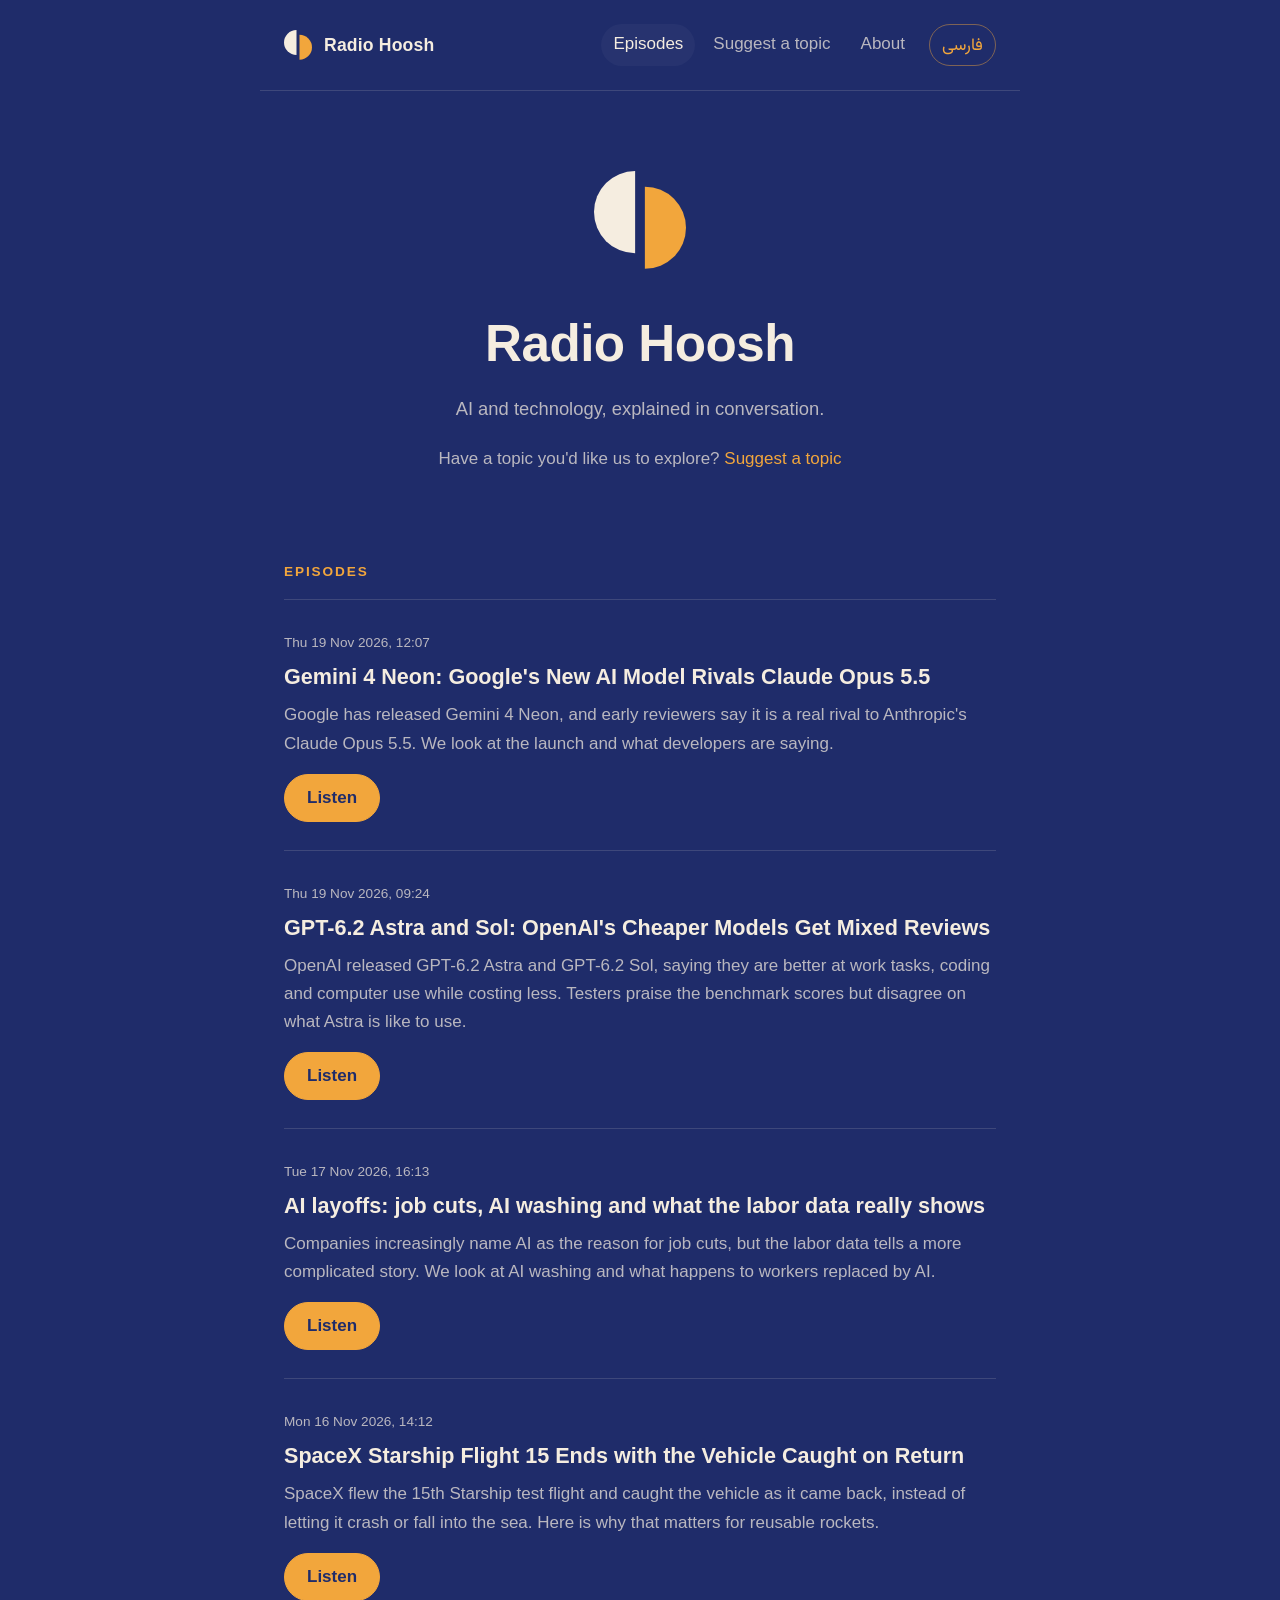
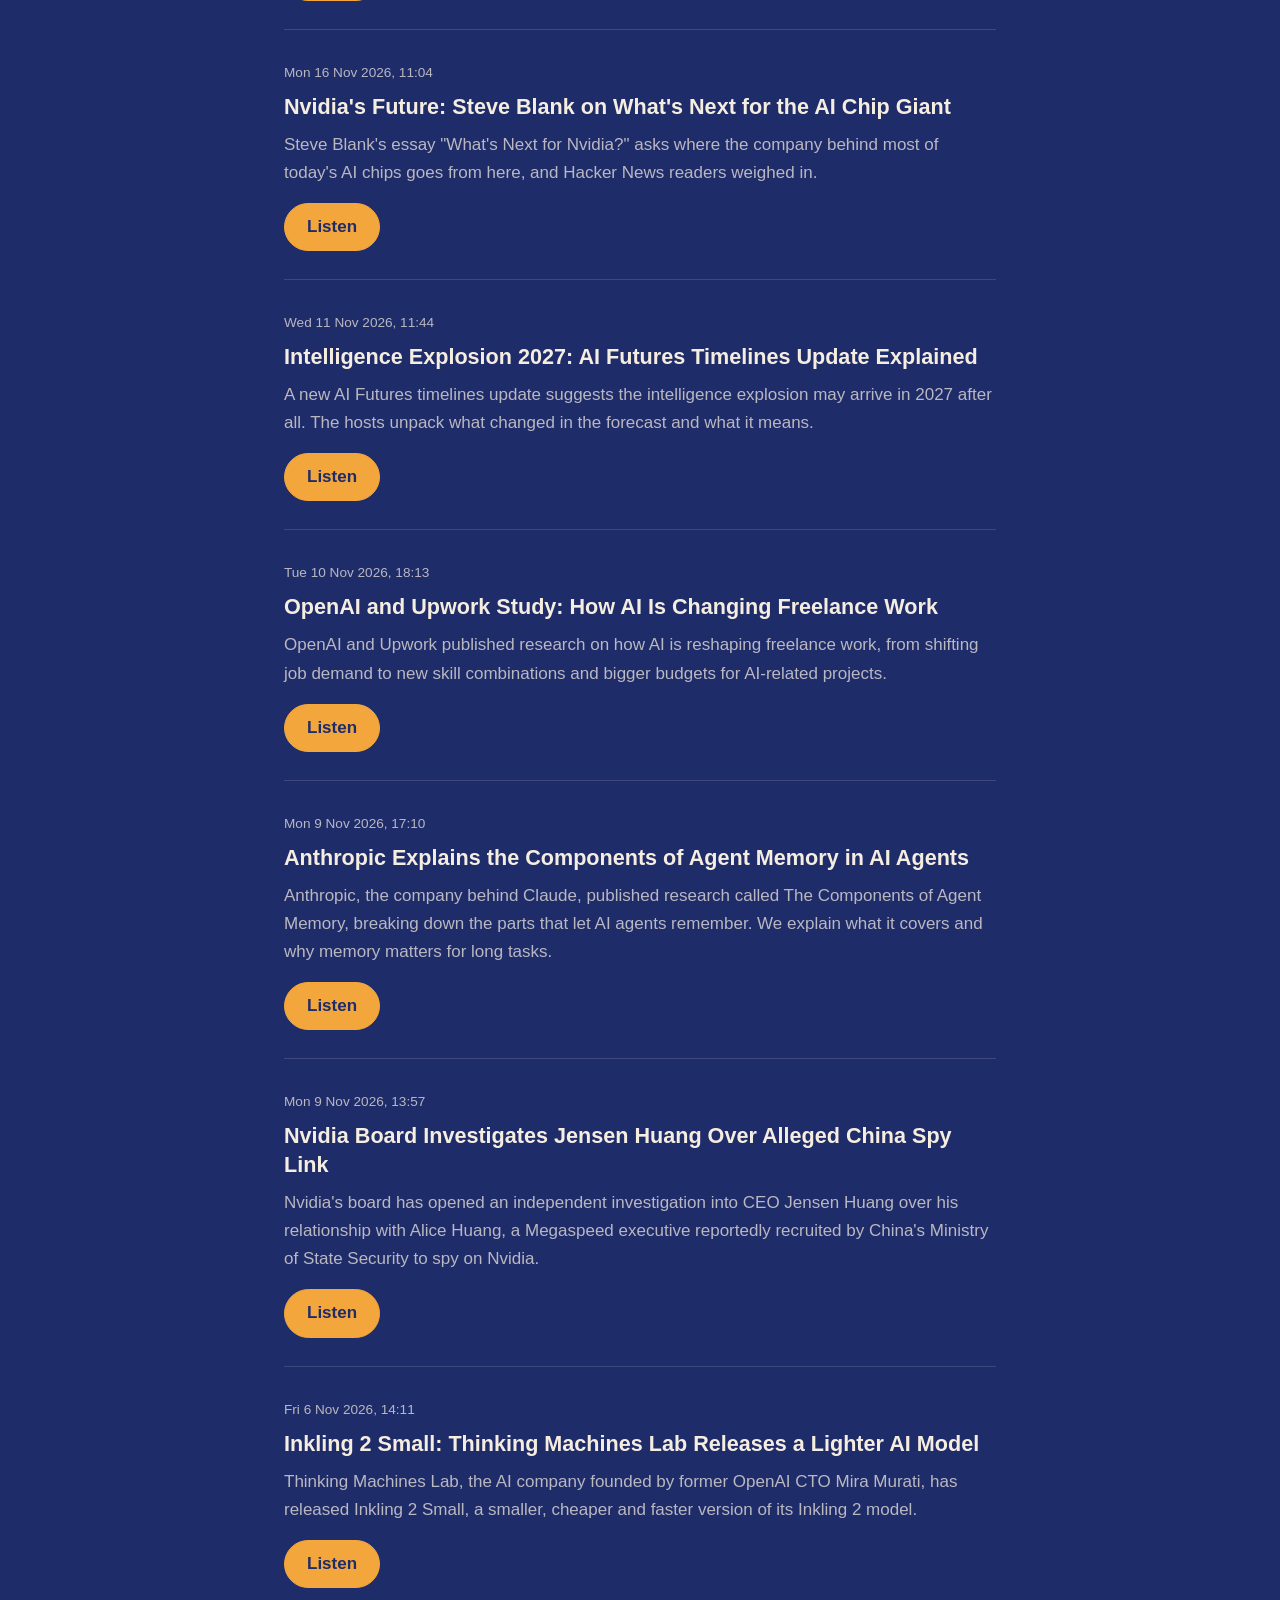
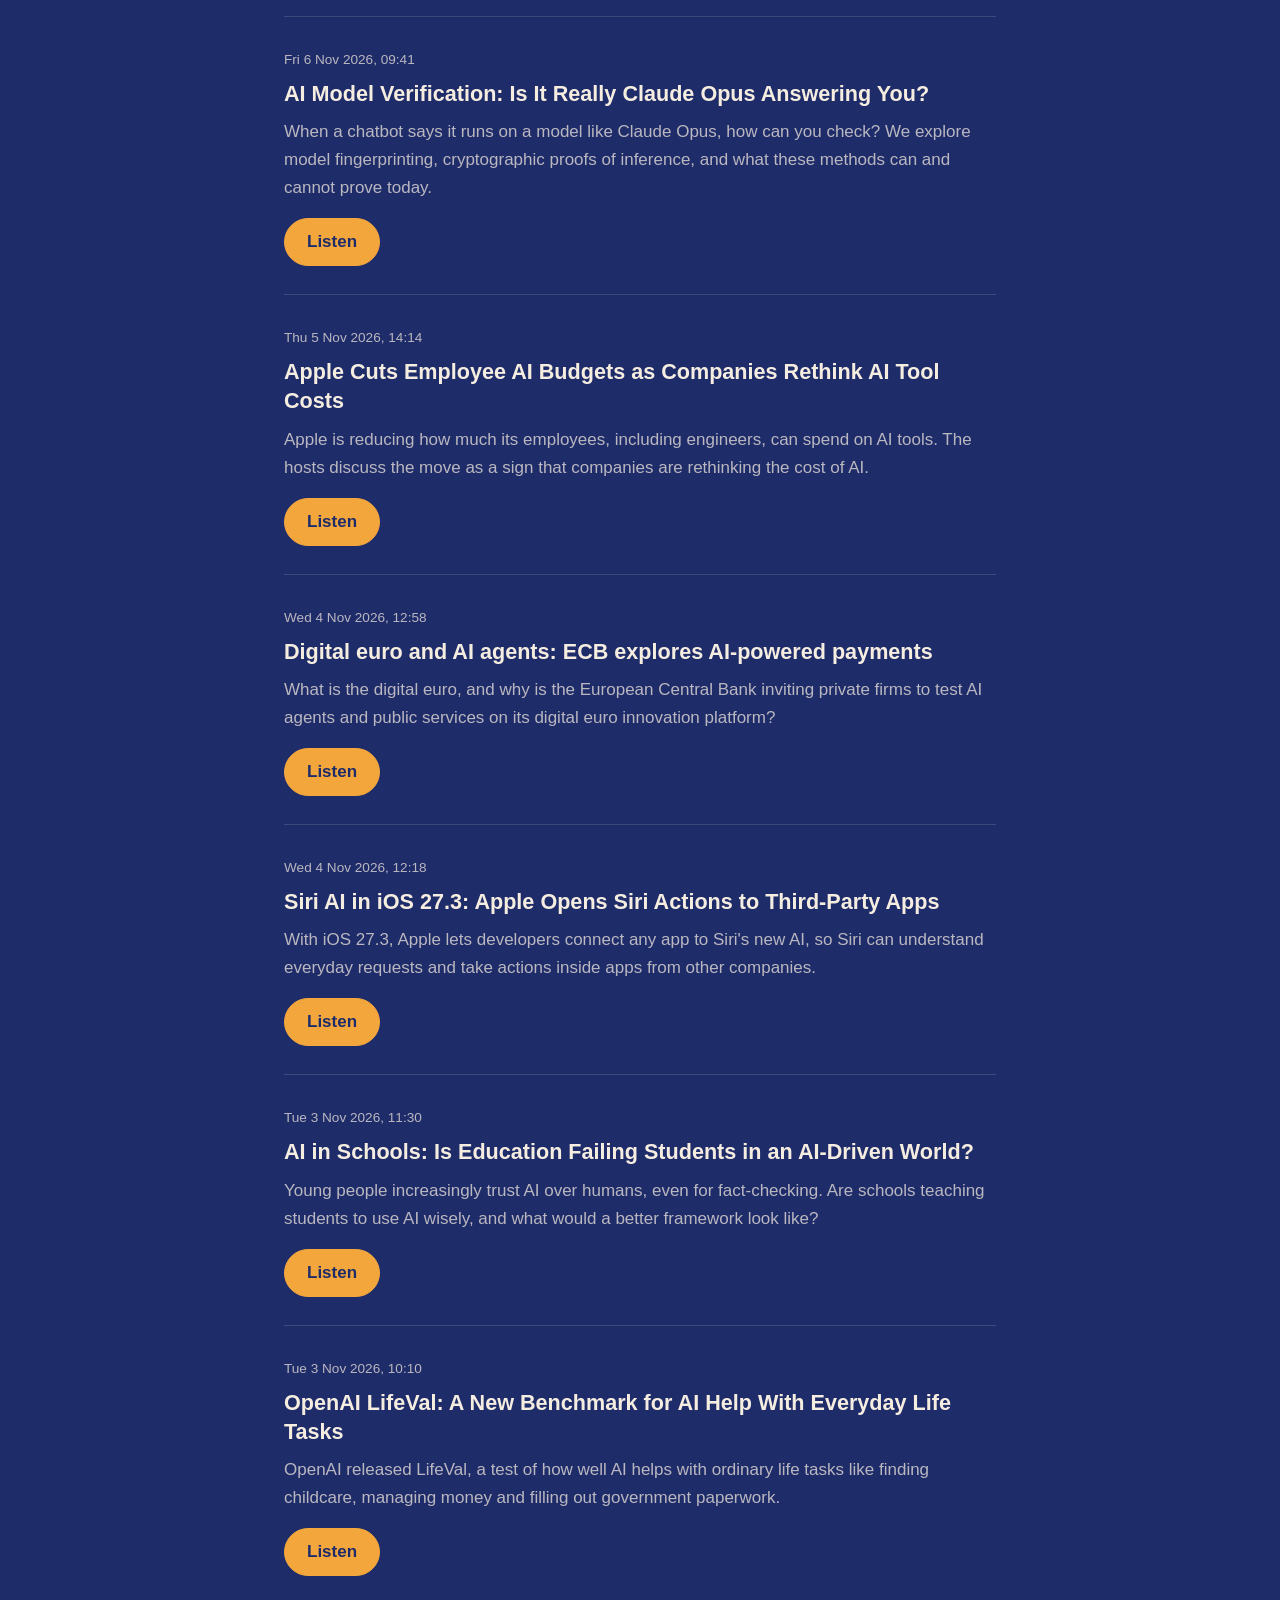
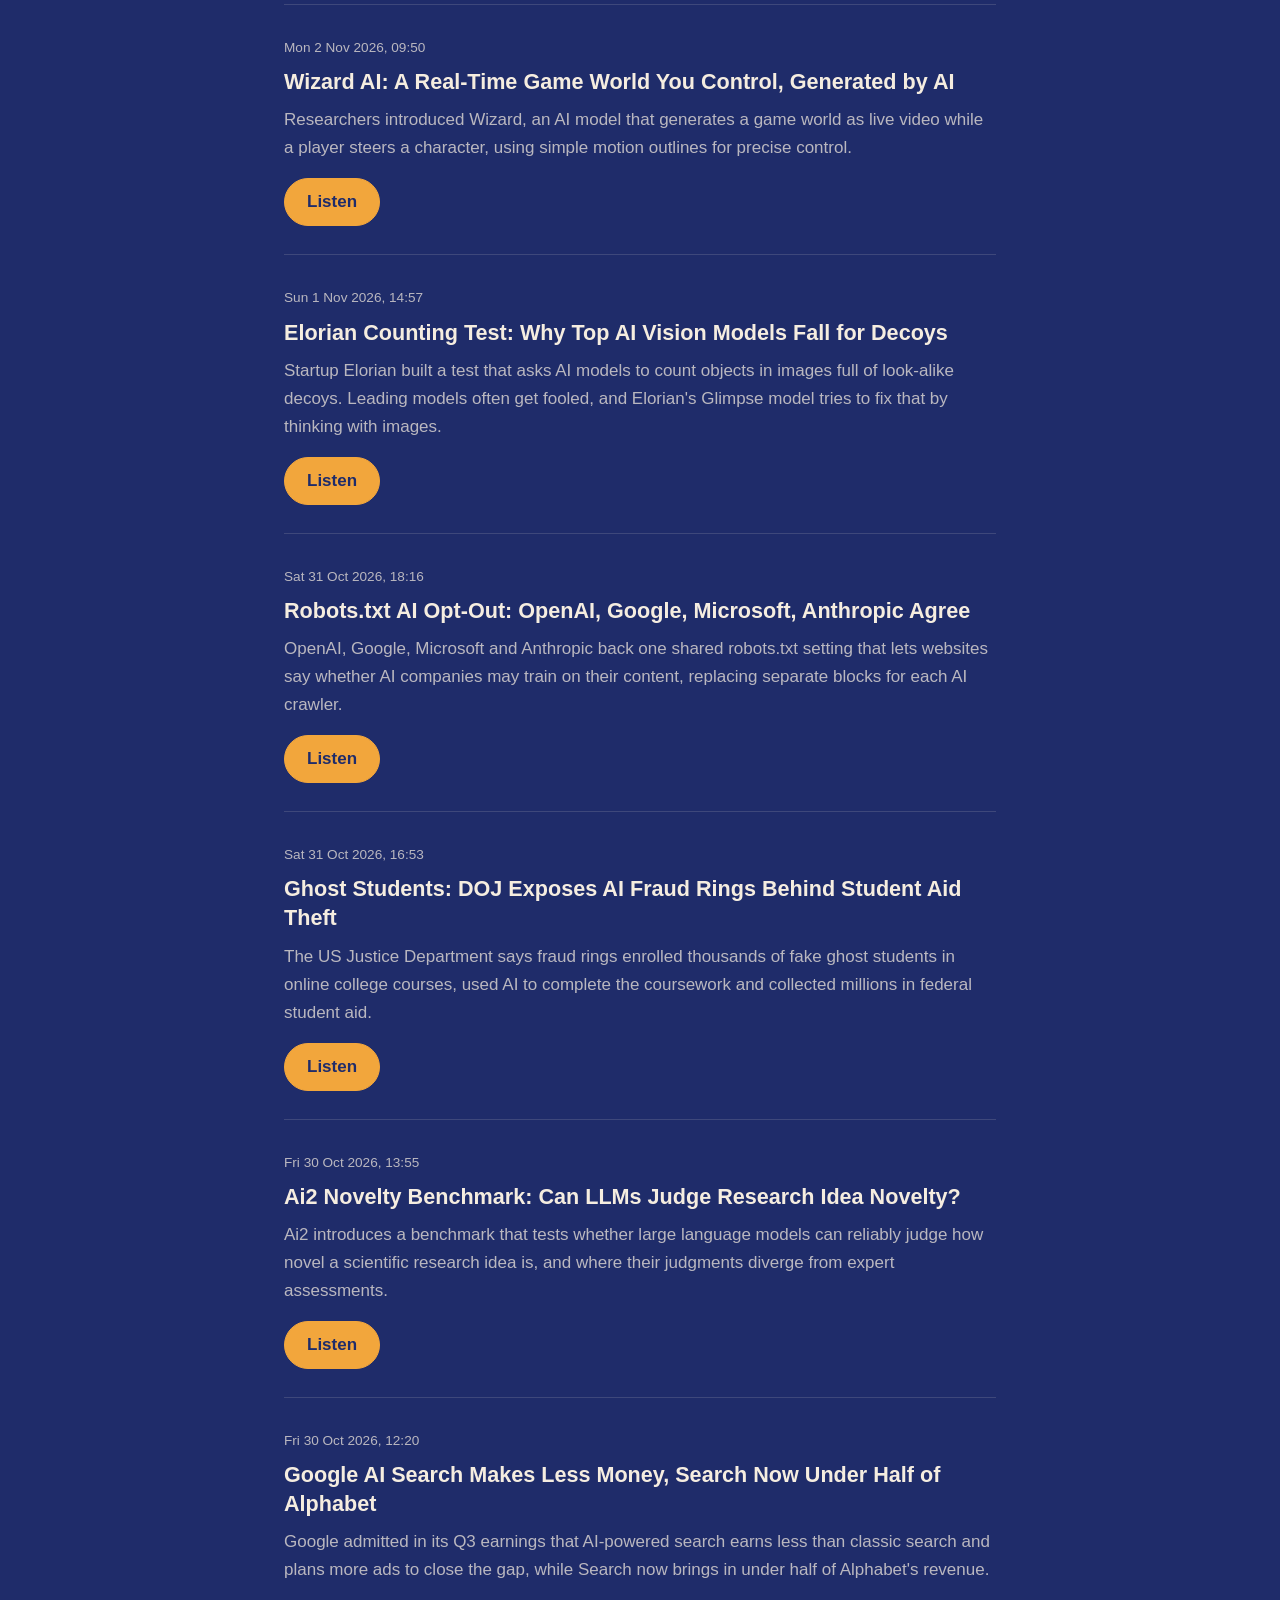
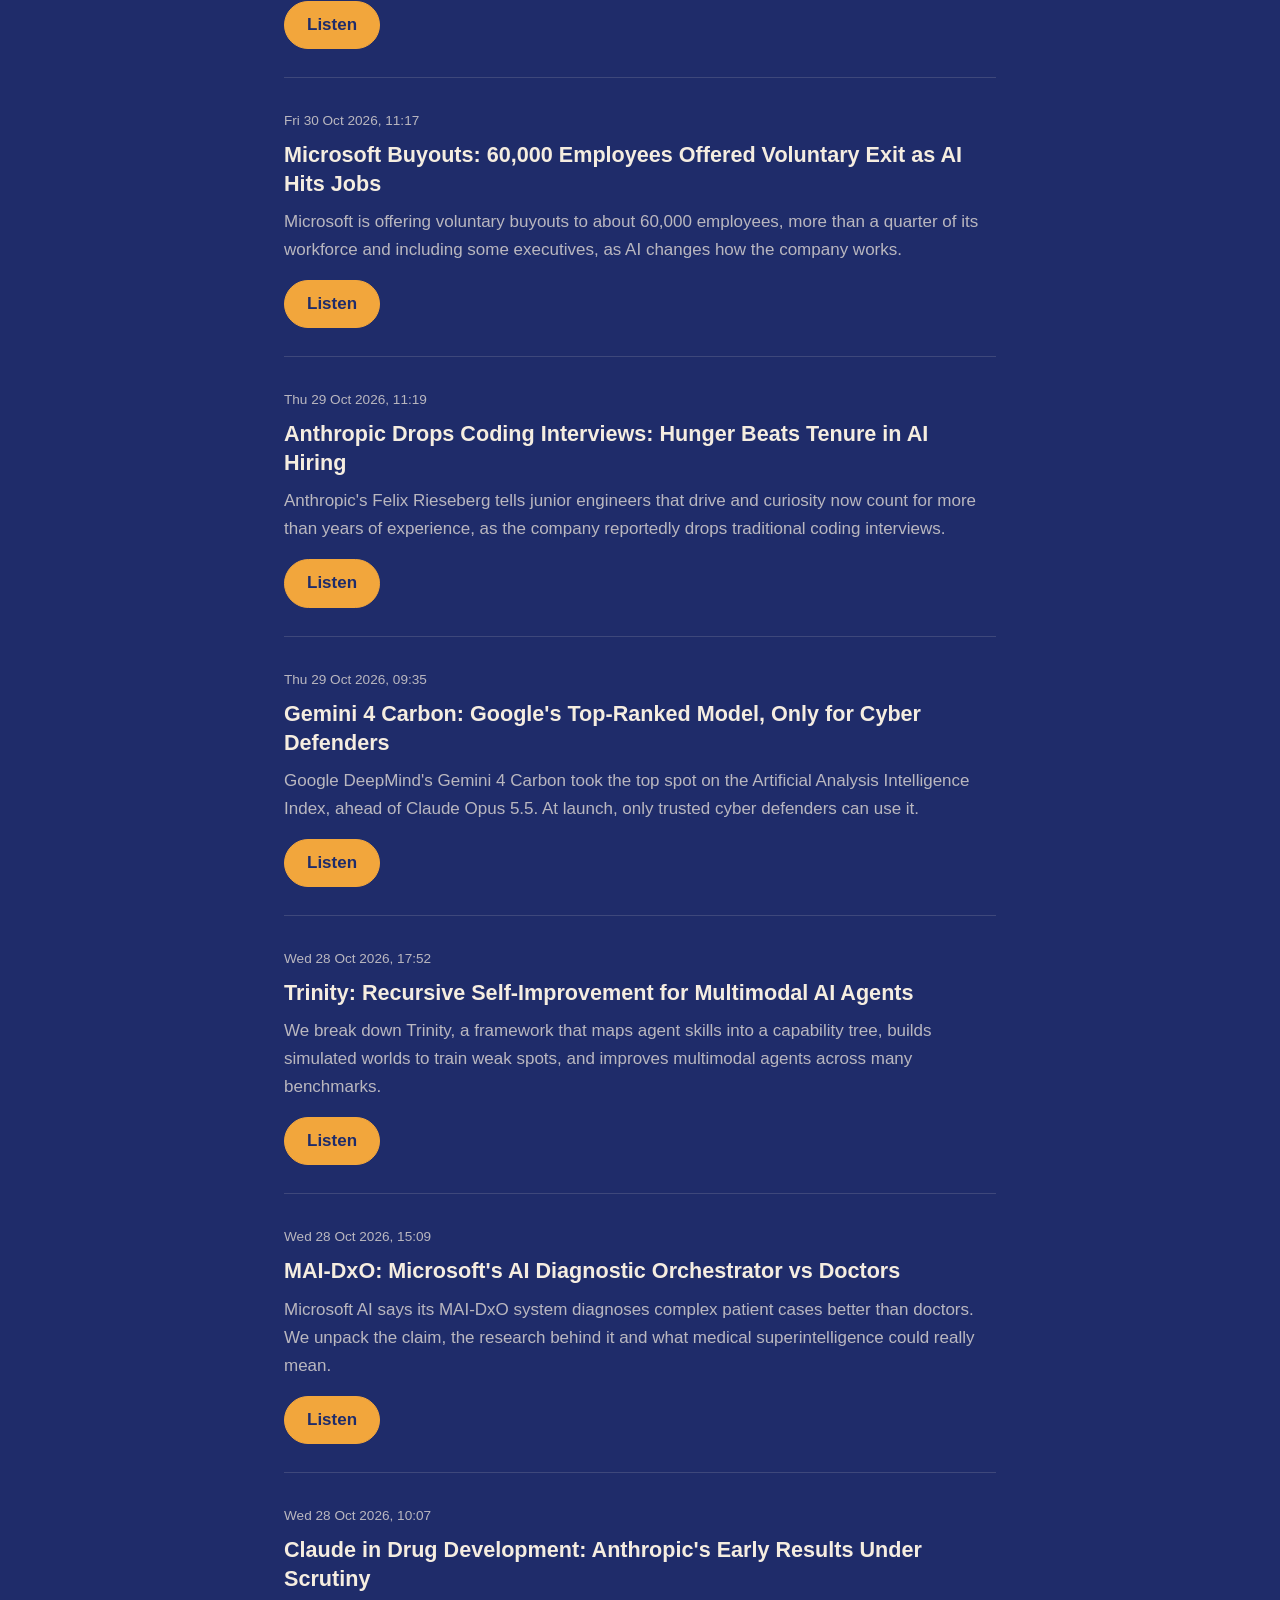
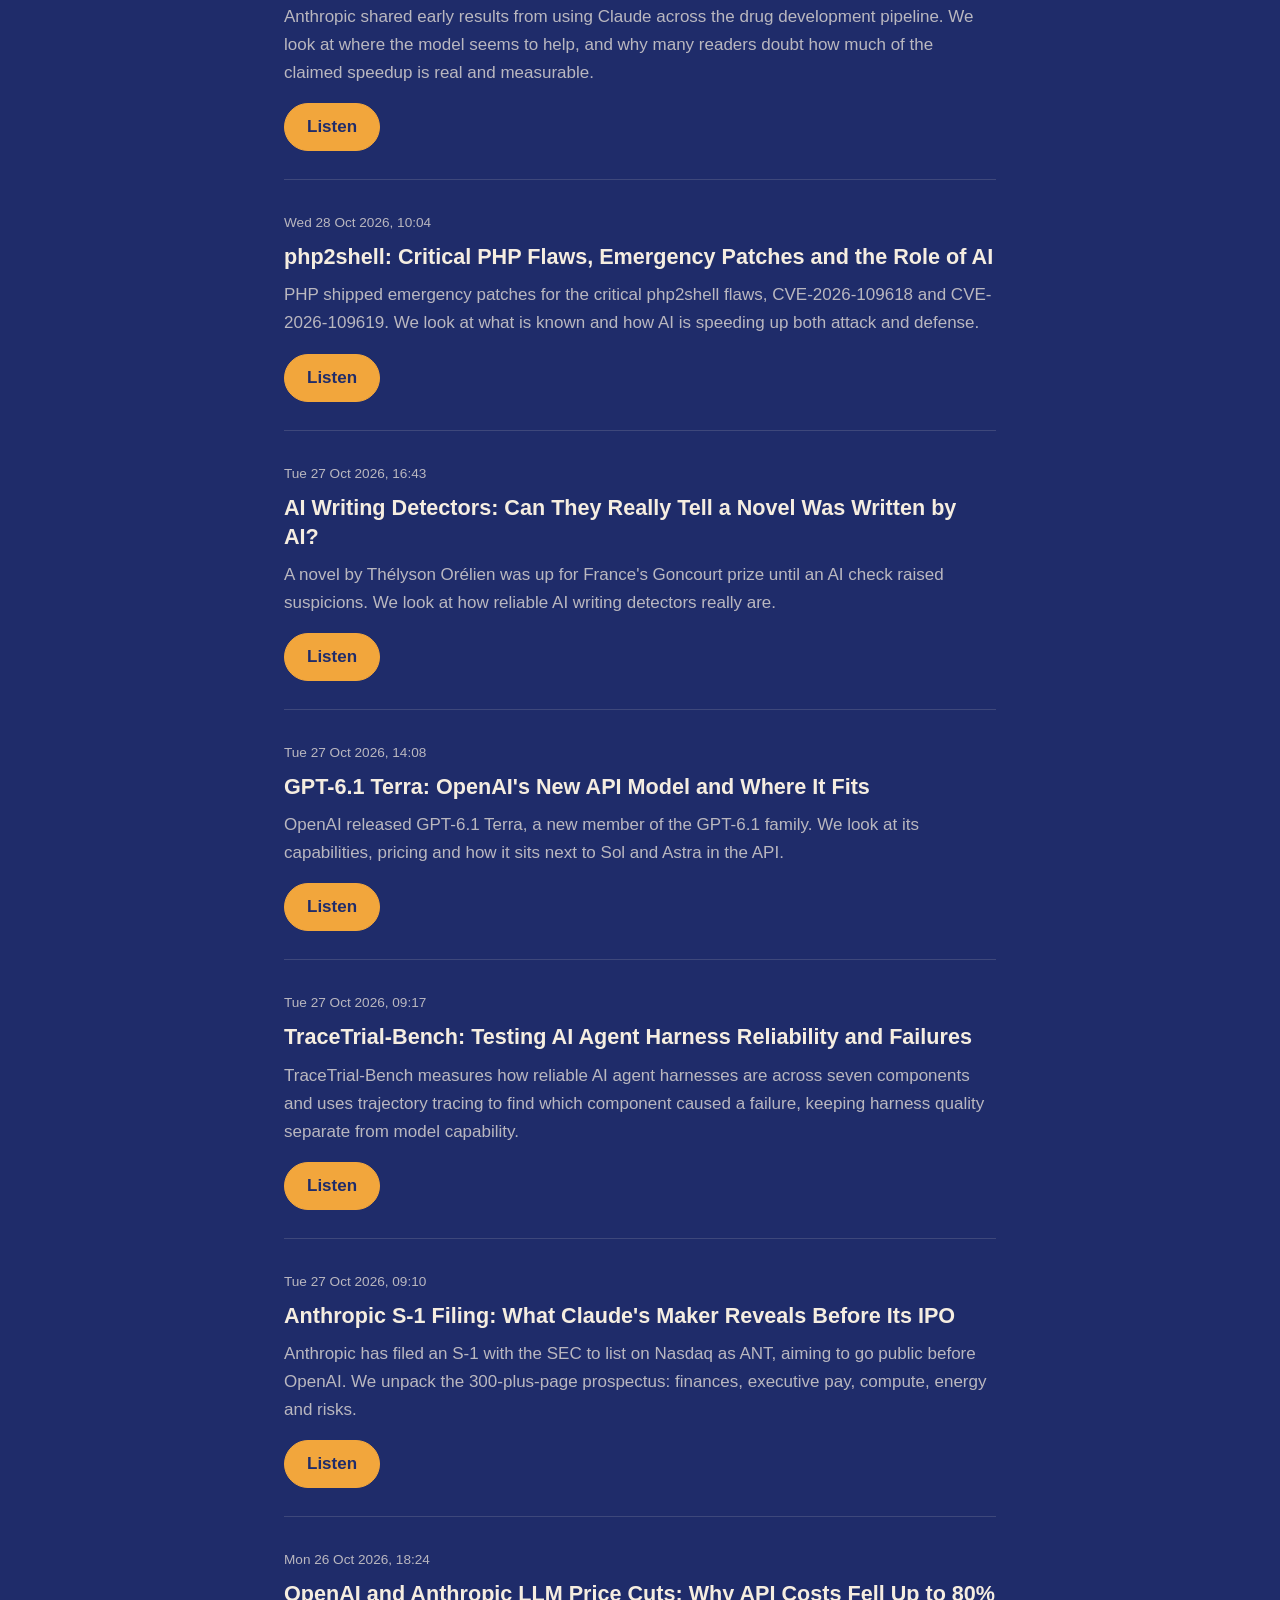
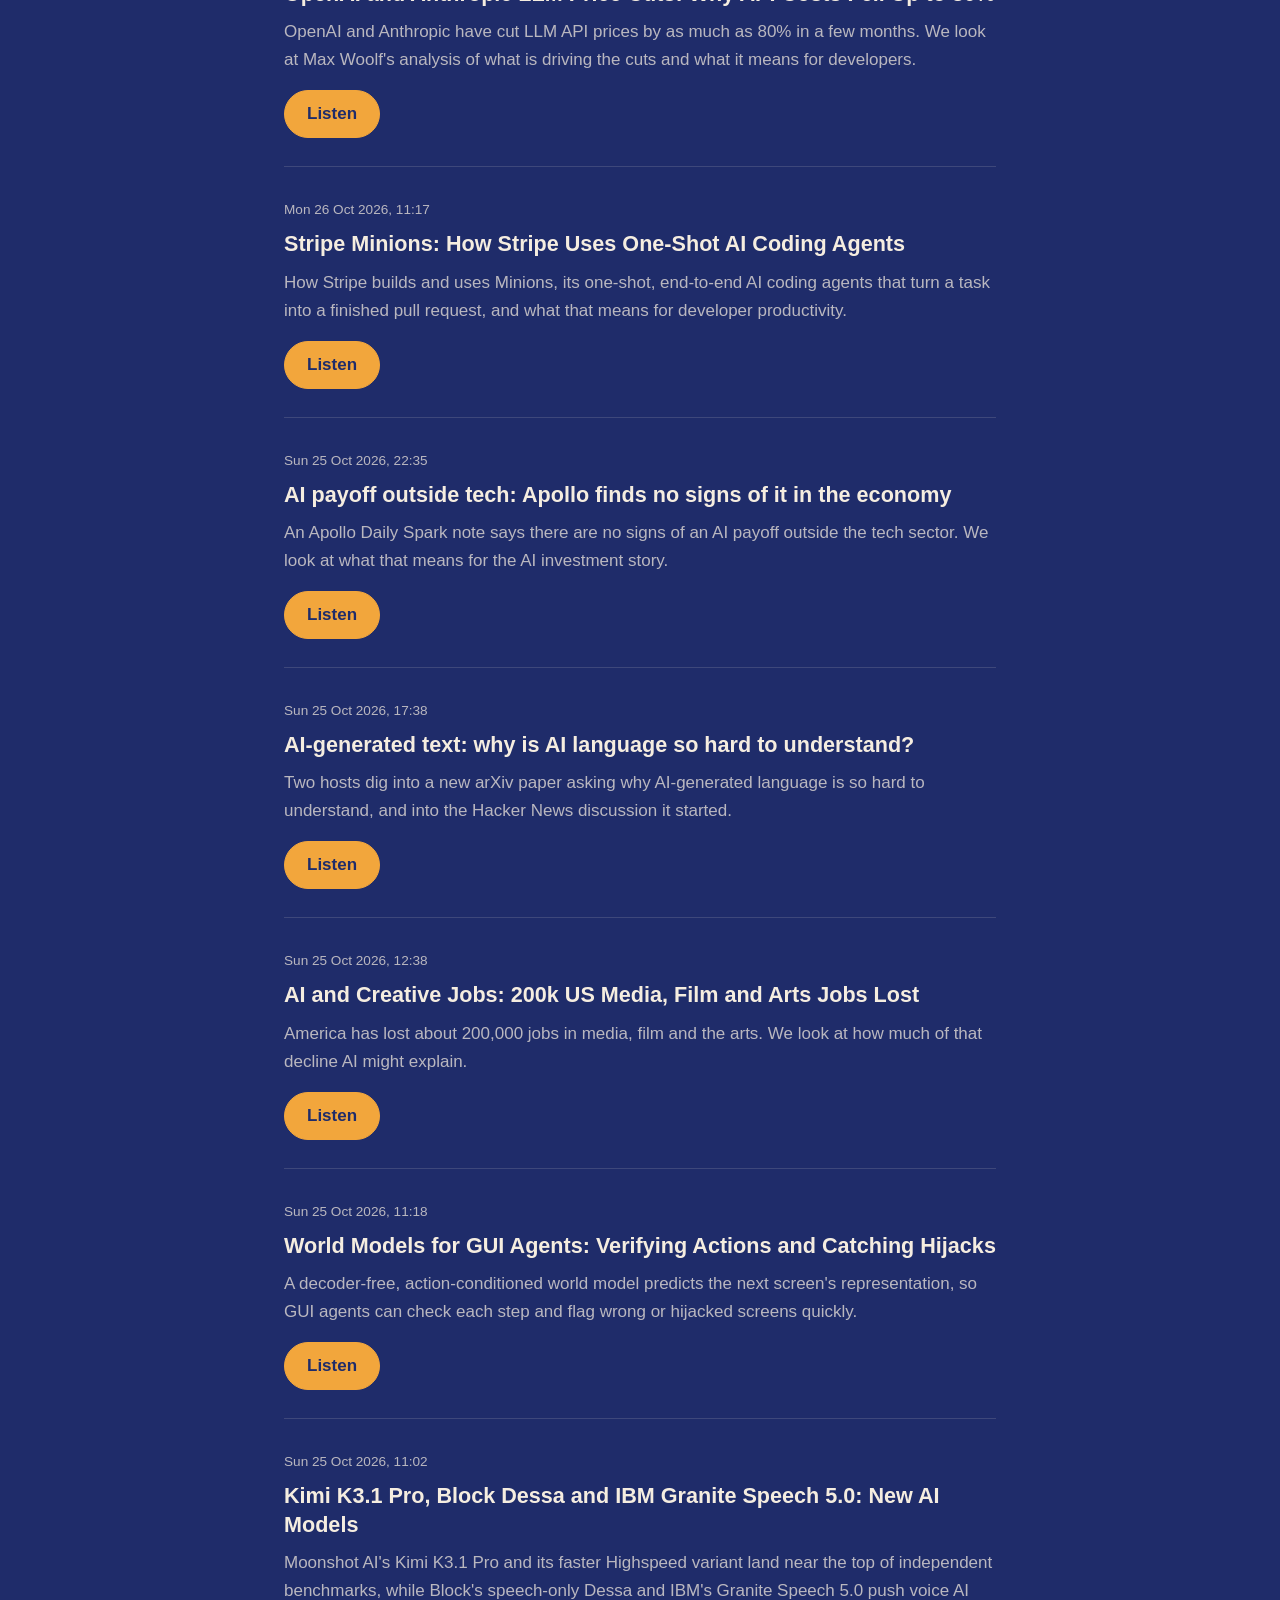
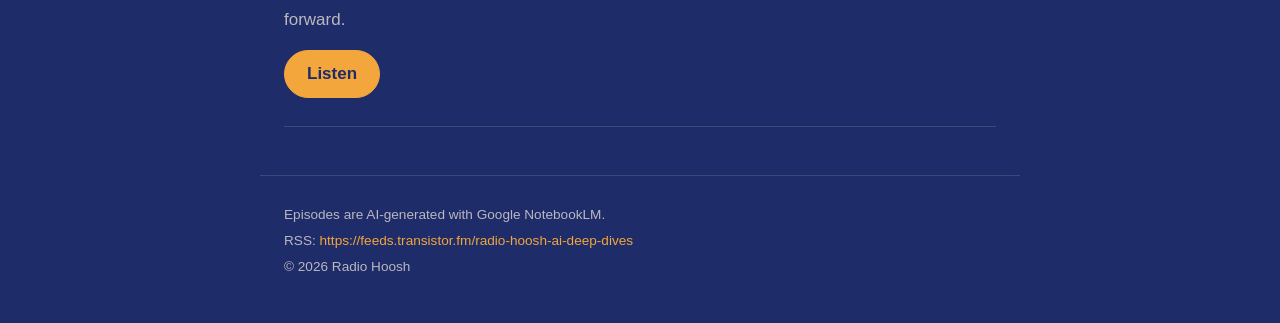
==== index.html @ 7f330297 "Update website" ====
<!doctype html>
<html lang="en">
<head>
<meta charset="utf-8">
<meta name="viewport" content="width=device-width, initial-scale=1">
<meta name="color-scheme" content="dark">
<meta name="theme-color" content="#1F2C6A">
<title>Radio Hoosh · AI &amp; Tech Podcast in English and Farsi</title>
<meta name="description" content="Radio Hoosh is a daily podcast that explains artificial intelligence and technology in conversation: new AI models, research papers and tech news, in English and Farsi.">
<meta property="og:type" content="website">
<meta property="og:site_name" content="Radio Hoosh">
<meta property="og:title" content="Radio Hoosh · AI &amp; Tech Podcast in English and Farsi">
<meta property="og:description" content="Radio Hoosh is a daily podcast that explains artificial intelligence and technology in conversation: new AI models, research papers and tech news, in English and Farsi.">
<meta property="og:url" content="https://radiohoosh.com/">
<meta property="og:locale" content="en_US">
<meta name="twitter:card" content="summary_large_image">
<meta property="og:image" content="https://radiohoosh.com/share-en.png">
<meta property="og:image:width" content="1200">
<meta property="og:image:height" content="630">
<meta property="og:image:alt" content="Radio Hoosh">
<meta name="twitter:image" content="https://radiohoosh.com/share-en.png">
<link rel="canonical" href="https://radiohoosh.com/">
<link rel="alternate" hreflang="en" href="https://radiohoosh.com/">
<link rel="alternate" hreflang="fa" href="https://radiohoosh.com/fa/">
<link rel="alternate" hreflang="x-default" href="https://radiohoosh.com/">
<link rel="alternate" type="application/rss+xml" title="Radio Hoosh" href="https://feeds.transistor.fm/radio-hoosh-ai-deep-dives">
<script type="application/ld+json">{"@context":"https://schema.org","@type":"PodcastSeries","name":"Radio Hoosh","description":"AI and technology, explained in conversation.","url":"https://radiohoosh.com/","inLanguage":"en","webFeed":"https://feeds.transistor.fm/radio-hoosh-ai-deep-dives","image":"https://radiohoosh.com/share-en.png","author":{"@type":"Person","name":"Kasra Qasempour","url":"https://www.linkedin.com/in/kasraq"},"publisher":{"@type":"Person","name":"Kasra Qasempour","url":"https://www.linkedin.com/in/kasraq"},"episode":[{"@type":"PodcastEpisode","name":"Gemini 4 Neon: Google's New AI Model Rivals Claude Opus 5.5","description":"Google has released Gemini 4 Neon, and early reviewers say it is a real rival to Anthropic's Claude Opus 5.5. We look at the launch and what developers are saying.","datePublished":"2026-11-19T12:07+01:00","url":"https://share.transistor.fm/s/3942fe56","inLanguage":"en","keywords":"Gemini 4 Neon, Gemini 4, Google Gemini, Claude Opus 5.5, Gemini vs Claude, Anthropic Claude, Google DeepMind, new Google AI model, best AI model 2026, AI model comparison, OpenAI vs Google vs Anthropic, large language models, AI news, artificial intelligence"},{"@type":"PodcastEpisode","name":"GPT-6.2 Astra and Sol: OpenAI's Cheaper Models Get Mixed Reviews","description":"OpenAI released GPT-6.2 Astra and GPT-6.2 Sol, saying they are better at work tasks, coding and computer use while costing less. Testers praise the benchmark scores but disagree on what Astra is like to use.","datePublished":"2026-11-19T09:24+01:00","url":"https://share.transistor.fm/s/49377a06","inLanguage":"en","keywords":"GPT-6.2, GPT-6.2 Astra, GPT-6.2 Sol, OpenAI, OpenAI new model, ChatGPT, GPT-6.2 review, AI coding models, AI computer use, AI model pricing, AI benchmarks, large language models, AI news, artificial intelligence"},{"@type":"PodcastEpisode","name":"AI layoffs: job cuts, AI washing and what the labor data really shows","description":"Companies increasingly name AI as the reason for job cuts, but the labor data tells a more complicated story. We look at AI washing and what happens to workers replaced by AI.","datePublished":"2026-11-17T16:13+01:00","url":"https://share.transistor.fm/s/01f114da","inLanguage":"en","keywords":"AI layoffs, AI job cuts, AI washing, AI washing layoffs, AI replacing jobs, AI and jobs, AI and the workforce, layoffs 2026, workers replaced by AI, future of work, labor market data, AI impact on employment, automation and jobs, artificial intelligence news, tech news podcast"},{"@type":"PodcastEpisode","name":"SpaceX Starship Flight 15 Ends with the Vehicle Caught on Return","description":"SpaceX flew the 15th Starship test flight and caught the vehicle as it came back, instead of letting it crash or fall into the sea. Here is why that matters for reusable rockets.","datePublished":"2026-11-16T14:12+01:00","url":"https://share.transistor.fm/s/b3fdf53a","inLanguage":"en","keywords":"SpaceX Starship, Starship Flight 15, Starship catch, SpaceX rocket catch, Starship test flight, SpaceX, Starship, reusable rocket, rocket reusability, cost of space launch, Moon and Mars missions, satellite launches, space technology news, spaceflight, tech news podcast"},{"@type":"PodcastEpisode","name":"Nvidia's Future: Steve Blank on What's Next for the AI Chip Giant","description":"Steve Blank's essay \"What's Next for Nvidia?\" asks where the company behind most of today's AI chips goes from here, and Hacker News readers weighed in.","datePublished":"2026-11-16T11:04+01:00","url":"https://share.transistor.fm/s/5c165092","inLanguage":"en","keywords":"Nvidia, Steve Blank, What's Next for Nvidia, Nvidia future, Nvidia AI chips, Nvidia GPU, Steve Blank essay, Hacker News, AI chips, AI hardware, semiconductors, AI industry, tech investing, AI news, tech podcast"},{"@type":"PodcastEpisode","name":"Intelligence Explosion 2027: AI Futures Timelines Update Explained","description":"A new AI Futures timelines update suggests the intelligence explosion may arrive in 2027 after all. The hosts unpack what changed in the forecast and what it means.","datePublished":"2026-11-11T11:44+01:00","url":"https://share.transistor.fm/s/edd3e2bf","inLanguage":"en","keywords":"AI Futures Project, AI 2027, intelligence explosion, intelligence explosion 2027, AI timelines, AI timelines update, AI forecasting, AGI timeline, superintelligence, when will AGI arrive, AI safety, future of AI, AI predictions, artificial intelligence news, AI podcast"},{"@type":"PodcastEpisode","name":"OpenAI and Upwork Study: How AI Is Changing Freelance Work","description":"OpenAI and Upwork published research on how AI is reshaping freelance work, from shifting job demand to new skill combinations and bigger budgets for AI-related projects.","datePublished":"2026-11-10T18:13+01:00","url":"https://share.transistor.fm/s/1ffb6df9","inLanguage":"en","keywords":"OpenAI, Upwork, OpenAI Upwork study, AI freelance work, AI and freelancers, freelancing with AI, AI impact on jobs, future of work, AI skills in demand, gig economy AI, AI and employment, AI research, AI news, artificial intelligence"},{"@type":"PodcastEpisode","name":"Anthropic Explains the Components of Agent Memory in AI Agents","description":"Anthropic, the company behind Claude, published research called The Components of Agent Memory, breaking down the parts that let AI agents remember. We explain what it covers and why memory matters for long tasks.","datePublished":"2026-11-09T17:10+01:00","url":"https://share.transistor.fm/s/3c0c7aa5","inLanguage":"en","keywords":"Anthropic, Claude, Components of Agent Memory, agent memory, AI agent memory, Anthropic research, Claude agents, AI agents, agentic AI, LLM memory, AI memory, Hacker News, AI news, artificial intelligence"},{"@type":"PodcastEpisode","name":"Nvidia Board Investigates Jensen Huang Over Alleged China Spy Link","description":"Nvidia's board has opened an independent investigation into CEO Jensen Huang over his relationship with Alice Huang, a Megaspeed executive reportedly recruited by China's Ministry of State Security to spy on Nvidia.","datePublished":"2026-11-09T13:57+01:00","url":"https://share.transistor.fm/s/d469b27f","inLanguage":"en","keywords":"Nvidia, Jensen Huang, Jensen Huang investigation, Nvidia board investigation, Alice Huang, Megaspeed, Ministry of State Security, China spy Nvidia, Nvidia CEO, Nvidia espionage, AI chips, Nvidia stock news, AI news, tech news"},{"@type":"PodcastEpisode","name":"Inkling 2 Small: Thinking Machines Lab Releases a Lighter AI Model","description":"Thinking Machines Lab, the AI company founded by former OpenAI CTO Mira Murati, has released Inkling 2 Small, a smaller, cheaper and faster version of its Inkling 2 model.","datePublished":"2026-11-06T14:11+01:00","url":"https://share.transistor.fm/s/0cb4d81e","inLanguage":"en","keywords":"Inkling 2 Small, Inkling 2, Thinking Machines Lab, Thinking Machines, Mira Murati, Mira Murati AI model, small language model, lightweight AI model, affordable AI models, new AI model release, AI startups, AI for developers, AI news, artificial intelligence"},{"@type":"PodcastEpisode","name":"AI Model Verification: Is It Really Claude Opus Answering You?","description":"When a chatbot says it runs on a model like Claude Opus, how can you check? We explore model fingerprinting, cryptographic proofs of inference, and what these methods can and cannot prove today.","datePublished":"2026-11-06T09:41+01:00","url":"https://share.transistor.fm/s/c0f9e3d4","inLanguage":"en","keywords":"Claude Opus, Anthropic, AI model verification, verify which AI model, model fingerprinting, LLM fingerprinting, provable inference, cryptographic proof AI model, verifiable AI inference, model substitution, LLM API trust, AI transparency, AI security, large language models, AI news"},{"@type":"PodcastEpisode","name":"Apple Cuts Employee AI Budgets as Companies Rethink AI Tool Costs","description":"Apple is reducing how much its employees, including engineers, can spend on AI tools. The hosts discuss the move as a sign that companies are rethinking the cost of AI.","datePublished":"2026-11-05T14:14+01:00","url":"https://share.transistor.fm/s/f48868cc","inLanguage":"en","keywords":"Apple, Apple AI budget, Apple employee AI spending, Apple engineers AI tools, Apple cost cutting, AI spending limits, cost of AI tools, enterprise AI costs, AI coding tools, AI in the workplace, tech industry news, AI news, artificial intelligence"},{"@type":"PodcastEpisode","name":"Digital euro and AI agents: ECB explores AI-powered payments","description":"What is the digital euro, and why is the European Central Bank inviting private firms to test AI agents and public services on its digital euro innovation platform?","datePublished":"2026-11-04T12:58+01:00","url":"https://share.transistor.fm/s/5e74e53f","inLanguage":"en","keywords":"digital euro, ECB digital euro, European Central Bank, digital euro AI agents, digital euro innovation platform, AI agents payments, agentic payments, AI-powered payments, central bank digital currency, CBDC, euro CBDC, fintech Europe, future of payments, AI in finance, AI news"},{"@type":"PodcastEpisode","name":"Siri AI in iOS 27.3: Apple Opens Siri Actions to Third-Party Apps","description":"With iOS 27.3, Apple lets developers connect any app to Siri's new AI, so Siri can understand everyday requests and take actions inside apps from other companies.","datePublished":"2026-11-04T12:18+01:00","url":"https://share.transistor.fm/s/90a7694c","inLanguage":"en","keywords":"Siri AI, iOS 27.3, Apple Siri third-party apps, Siri app actions, Apple Intelligence, new Siri update, Siri for developers, Apple AI assistant, iPhone AI features, AI agents on iPhone, Apple developer news, AI assistant apps, AI news, tech news podcast"},{"@type":"PodcastEpisode","name":"AI in Schools: Is Education Failing Students in an AI-Driven World?","description":"Young people increasingly trust AI over humans, even for fact-checking. Are schools teaching students to use AI wisely, and what would a better framework look like?","datePublished":"2026-11-03T11:30+01:00","url":"https://share.transistor.fm/s/862f7e58","inLanguage":"en","keywords":"AI in schools, AI in education, Seldon report AI, young people trust AI, AI fact-checking, students and AI, AI literacy, critical thinking AI, education policy UK, future of education, AI and teenagers, ChatGPT in school, media literacy, artificial intelligence"},{"@type":"PodcastEpisode","name":"OpenAI LifeVal: A New Benchmark for AI Help With Everyday Life Tasks","description":"OpenAI released LifeVal, a test of how well AI helps with ordinary life tasks like finding childcare, managing money and filling out government paperwork.","datePublished":"2026-11-03T10:10+01:00","url":"https://share.transistor.fm/s/9d9cf55c","inLanguage":"en","keywords":"LifeVal, OpenAI LifeVal, OpenAI, OpenAI benchmark, ChatGPT, AI benchmark, AI evaluation, AI for everyday life, AI personal finance, AI childcare search, AI government paperwork, chatbot usefulness, AI news, artificial intelligence"},{"@type":"PodcastEpisode","name":"Wizard AI: A Real-Time Game World You Control, Generated by AI","description":"Researchers introduced Wizard, an AI model that generates a game world as live video while a player steers a character, using simple motion outlines for precise control.","datePublished":"2026-11-02T09:50+01:00","url":"https://share.transistor.fm/s/181ee79f","inLanguage":"en","keywords":"Wizard AI, Wizard world model, AI generated game world, real-time video generation, interactive world model, playable AI world, controllable video generation, AI game engine, generative AI games, character control AI, robot training simulation, world models, AI research paper, generative video"},{"@type":"PodcastEpisode","name":"Elorian Counting Test: Why Top AI Vision Models Fall for Decoys","description":"Startup Elorian built a test that asks AI models to count objects in images full of look-alike decoys. Leading models often get fooled, and Elorian's Glimpse model tries to fix that by thinking with images.","datePublished":"2026-11-01T14:57+01:00","url":"https://share.transistor.fm/s/4bb95e52","inLanguage":"en","keywords":"Elorian, Elorian Glimpse, Glimpse AI model, AI counting test, thinking with images, AI vision benchmark, visual reasoning AI, multimodal AI models, vision language models, AI decoy test, computer vision, AI benchmarks, AI news, artificial intelligence"},{"@type":"PodcastEpisode","name":"Robots.txt AI Opt-Out: OpenAI, Google, Microsoft, Anthropic Agree","description":"OpenAI, Google, Microsoft and Anthropic back one shared robots.txt setting that lets websites say whether AI companies may train on their content, replacing separate blocks for each AI crawler.","datePublished":"2026-10-31T18:16+01:00","url":"https://share.transistor.fm/s/07da5027","inLanguage":"en","keywords":"robots.txt AI training, AI training opt-out, OpenAI robots.txt, Google AI training control, Microsoft AI training, Anthropic web crawler, block AI crawlers, AI crawler opt-out, AI training data websites, publishers vs AI companies, AI copyright lawsuits, web content AI consent, AI news, artificial intelligence"},{"@type":"PodcastEpisode","name":"Ghost Students: DOJ Exposes AI Fraud Rings Behind Student Aid Theft","description":"The US Justice Department says fraud rings enrolled thousands of fake ghost students in online college courses, used AI to complete the coursework and collected millions in federal student aid.","datePublished":"2026-10-31T16:53+01:00","url":"https://share.transistor.fm/s/904390dd","inLanguage":"en","keywords":"ghost students, ghost students AI, DOJ student aid fraud, student loan fraud, FAFSA fraud, AI fraud rings, federal student aid, online college fraud, AI cheating online courses, identity verification AI, generative AI fraud, AI in education, Department of Justice AI, AI news, tech news"},{"@type":"PodcastEpisode","name":"Ai2 Novelty Benchmark: Can LLMs Judge Research Idea Novelty?","description":"Ai2 introduces a benchmark that tests whether large language models can reliably judge how novel a scientific research idea is, and where their judgments diverge from expert assessments.","datePublished":"2026-10-30T13:55+01:00","url":"https://share.transistor.fm/s/008da8b6","inLanguage":"en","keywords":"Ai2 novelty benchmark, Allen Institute for AI, Ai2, LLM novelty assessment, research idea novelty, LLM as a judge, AI peer review, automated scientific discovery, AI research agents, AI for science, LLM benchmark, AI idea generation, large language models, AI news"},{"@type":"PodcastEpisode","name":"Google AI Search Makes Less Money, Search Now Under Half of Alphabet","description":"Google admitted in its Q3 earnings that AI-powered search earns less than classic search and plans more ads to close the gap, while Search now brings in under half of Alphabet's revenue.","datePublished":"2026-10-30T12:20+01:00","url":"https://share.transistor.fm/s/6eb79bf5","inLanguage":"en","keywords":"Google AI search, Google Q3 earnings, Alphabet earnings, Alphabet revenue, Google Search revenue, AI Overviews ads, Google ads in AI search, Google stock, Google cash flow, AI search monetization, generative AI business model, publishers and AI search, search advertising, AI news, tech news"},{"@type":"PodcastEpisode","name":"Microsoft Buyouts: 60,000 Employees Offered Voluntary Exit as AI Hits Jobs","description":"Microsoft is offering voluntary buyouts to about 60,000 employees, more than a quarter of its workforce and including some executives, as AI changes how the company works.","datePublished":"2026-10-30T11:17+01:00","url":"https://share.transistor.fm/s/843599e8","inLanguage":"en","keywords":"Microsoft buyouts, Microsoft voluntary exit offer, Microsoft layoffs, Microsoft employees, Microsoft AI, Microsoft workforce reduction, tech layoffs 2026, big tech job cuts, AI and jobs, AI replacing jobs, future of work, AI news, tech news"},{"@type":"PodcastEpisode","name":"Anthropic Drops Coding Interviews: Hunger Beats Tenure in AI Hiring","description":"Anthropic's Felix Rieseberg tells junior engineers that drive and curiosity now count for more than years of experience, as the company reportedly drops traditional coding interviews.","datePublished":"2026-10-29T11:19+01:00","url":"https://share.transistor.fm/s/c91cdac9","inLanguage":"en","keywords":"Anthropic coding interviews, Anthropic hiring, Felix Rieseberg, hunger beats tenure, Latent Space, Claude Code, coding agents, AI coding agents and jobs, junior engineers advice, software engineering interviews, tech hiring 2026, future of software engineering, AI and developer jobs, early career software engineer, AI news"},{"@type":"PodcastEpisode","name":"Gemini 4 Carbon: Google's Top-Ranked Model, Only for Cyber Defenders","description":"Google DeepMind's Gemini 4 Carbon took the top spot on the Artificial Analysis Intelligence Index, ahead of Claude Opus 5.5. At launch, only trusted cyber defenders can use it.","datePublished":"2026-10-29T09:35+01:00","url":"https://share.transistor.fm/s/39b53d3b","inLanguage":"en","keywords":"Gemini 4 Carbon, Google Gemini, Google DeepMind, Gemini 4, Claude Opus 5.5, Artificial Analysis Intelligence Index, frontier AI model, AI benchmark leaderboard, AI cybersecurity, cyber defenders AI access, agentic AI, AI coding model, AI safety, AI news"},{"@type":"PodcastEpisode","name":"Trinity: Recursive Self-Improvement for Multimodal AI Agents","description":"We break down Trinity, a framework that maps agent skills into a capability tree, builds simulated worlds to train weak spots, and improves multimodal agents across many benchmarks.","datePublished":"2026-10-28T17:52+01:00","url":"https://share.transistor.fm/s/92bb01a9","inLanguage":"en","keywords":"Trinity AI framework, Trinity recursive self-improvement, recursive self-improvement, self-improving AI agents, multimodal agents, capability tree, simulated training environments, synthetic training data, AI agent benchmarks, Hugging Face papers, AI research paper explained, AI agents, machine learning, AI news"},{"@type":"PodcastEpisode","name":"MAI-DxO: Microsoft's AI Diagnostic Orchestrator vs Doctors","description":"Microsoft AI says its MAI-DxO system diagnoses complex patient cases better than doctors. We unpack the claim, the research behind it and what medical superintelligence could really mean.","datePublished":"2026-10-28T15:09+01:00","url":"https://share.transistor.fm/s/6afead3a","inLanguage":"en","keywords":"MAI-DxO, Microsoft AI Diagnostic Orchestrator, Microsoft AI, medical superintelligence, Microsoft AI diagnosis, AI vs doctors, sequential diagnosis, AI medical diagnosis, AI in healthcare, language models in medicine, clinical AI, health tech, artificial intelligence news"},{"@type":"PodcastEpisode","name":"Claude in Drug Development: Anthropic's Early Results Under Scrutiny","description":"Anthropic shared early results from using Claude across the drug development pipeline. We look at where the model seems to help, and why many readers doubt how much of the claimed speedup is real and measurable.","datePublished":"2026-10-28T10:07+01:00","url":"https://share.transistor.fm/s/caea6f88","inLanguage":"en","keywords":"Claude, Anthropic, Anthropic drug development, Claude drug discovery, AI drug development, AI drug discovery, LLM pharma, AI in pharmaceutical research, AI clinical development, frontier AI models, large language models, AI in healthcare, AI in biotech, artificial intelligence news"},{"@type":"PodcastEpisode","name":"php2shell: Critical PHP Flaws, Emergency Patches and the Role of AI","description":"PHP shipped emergency patches for the critical php2shell flaws, CVE-2026-109618 and CVE-2026-109619. We look at what is known and how AI is speeding up both attack and defense.","datePublished":"2026-10-28T10:04+01:00","url":"https://share.transistor.fm/s/ea5b18e2","inLanguage":"en","keywords":"php2shell, php2shell vulnerability, CVE-2026-109618, CVE-2026-109619, PHP vulnerability, PHP emergency patch, PHP security update, ChatGPT vulnerability discovery, HKCERT warning, AI in cybersecurity, AI cyber attacks, patch management, web security, cybersecurity news, AI news"},{"@type":"PodcastEpisode","name":"AI Writing Detectors: Can They Really Tell a Novel Was Written by AI?","description":"A novel by Thélyson Orélien was up for France's Goncourt prize until an AI check raised suspicions. We look at how reliable AI writing detectors really are.","datePublished":"2026-10-27T16:43+01:00","url":"https://share.transistor.fm/s/d31fa39b","inLanguage":"en","keywords":"Thélyson Orélien, Goncourt prize AI, Prix Goncourt novel scandal, AI writing detector, AI detection accuracy, how reliable are AI detectors, can AI detectors spot AI writing, AI written novel, AI generated books, plagiarism and AI, AI in publishing, AI and literature, detect AI text, generative AI, AI news podcast"},{"@type":"PodcastEpisode","name":"GPT-6.1 Terra: OpenAI's New API Model and Where It Fits","description":"OpenAI released GPT-6.1 Terra, a new member of the GPT-6.1 family. We look at its capabilities, pricing and how it sits next to Sol and Astra in the API.","datePublished":"2026-10-27T14:08+01:00","url":"https://share.transistor.fm/s/e36bc920","inLanguage":"en","keywords":"GPT-6.1 Terra, GPT-6.1, OpenAI Terra, GPT-6.1 Sol, GPT-6.1 Astra, OpenAI new model, OpenAI API, OpenAI API pricing, GPT-6.1 Terra pricing, LLM comparison, frontier AI models, open-weight models, AI news, large language models, artificial intelligence"},{"@type":"PodcastEpisode","name":"TraceTrial-Bench: Testing AI Agent Harness Reliability and Failures","description":"TraceTrial-Bench measures how reliable AI agent harnesses are across seven components and uses trajectory tracing to find which component caused a failure, keeping harness quality separate from model capability.","datePublished":"2026-10-27T09:17+01:00","url":"https://share.transistor.fm/s/549a298c","inLanguage":"en","keywords":"TraceTrial-Bench, Trial by Trace, agent harness, AI agent benchmark, agent harness reliability, failure attribution, trajectory tracing, coding agents, tool use agents, LLM agent evaluation, agent scaffolding, debugging AI agents, AI benchmarks, AI agents, artificial intelligence"},{"@type":"PodcastEpisode","name":"Anthropic S-1 Filing: What Claude's Maker Reveals Before Its IPO","description":"Anthropic has filed an S-1 with the SEC to list on Nasdaq as ANT, aiming to go public before OpenAI. We unpack the 300-plus-page prospectus: finances, executive pay, compute, energy and risks.","datePublished":"2026-10-27T09:10+01:00","url":"https://share.transistor.fm/s/b914c7c3","inLanguage":"en","keywords":"Anthropic S-1, Anthropic IPO, Anthropic prospectus, Anthropic ANT stock, Anthropic Nasdaq, Claude, Anthropic vs OpenAI, OpenAI IPO, SEC filing, AI IPO, AI company finances, AI data center energy, AI compute, frontier AI labs, AI news"},{"@type":"PodcastEpisode","name":"OpenAI and Anthropic LLM Price Cuts: Why API Costs Fell Up to 80%","description":"OpenAI and Anthropic have cut LLM API prices by as much as 80% in a few months. We look at Max Woolf's analysis of what is driving the cuts and what it means for developers.","datePublished":"2026-10-26T18:24+01:00","url":"https://share.transistor.fm/s/6765e985","inLanguage":"en","keywords":"OpenAI API pricing, Anthropic API pricing, Claude API price, Max Woolf cheap LLMs, LLM price cuts, LLM API costs, AI inference cost, open-weight models, AI agents cost, Hacker News, OpenAI vs Anthropic, large language models, AI pricing war, AI news, artificial intelligence"},{"@type":"PodcastEpisode","name":"Stripe Minions: How Stripe Uses One-Shot AI Coding Agents","description":"How Stripe builds and uses Minions, its one-shot, end-to-end AI coding agents that turn a task into a finished pull request, and what that means for developer productivity.","datePublished":"2026-10-26T11:17+01:00","url":"https://share.transistor.fm/s/6ba0e97f","inLanguage":"en","keywords":"Stripe Minions, Stripe AI, Stripe coding agents, how Stripe uses AI, one-shot coding agents, end-to-end coding agents, autonomous coding agents, AI coding agents, AI pull requests, AI software engineering, developer productivity AI, LLMOps, AI agents, AI in software development, artificial intelligence"},{"@type":"PodcastEpisode","name":"AI payoff outside tech: Apollo finds no signs of it in the economy","description":"An Apollo Daily Spark note says there are no signs of an AI payoff outside the tech sector. We look at what that means for the AI investment story.","datePublished":"2026-10-25T22:35+01:00","url":"https://share.transistor.fm/s/4e295be9","inLanguage":"en","keywords":"Apollo AI payoff, Apollo Daily Spark, AI payoff outside tech sector, AI return on investment, AI ROI, AI productivity, AI economic impact, is AI worth the investment, AI bubble, AI hype vs reality, Hacker News AI, AI adoption in business, artificial intelligence economy, tech news podcast, AI news"},{"@type":"PodcastEpisode","name":"AI-generated text: why is AI language so hard to understand?","description":"Two hosts dig into a new arXiv paper asking why AI-generated language is so hard to understand, and into the Hacker News discussion it started.","datePublished":"2026-10-25T17:38+01:00","url":"https://share.transistor.fm/s/879a63b5","inLanguage":"en","keywords":"AI-generated text, AI generated language, why is AI text hard to understand, LLM writing, large language models, AI writing readability, ChatGPT writing style, arXiv paper AI language, Hacker News AI, AI text comprehension, machine-generated text, natural language processing, AI research podcast, artificial intelligence news"},{"@type":"PodcastEpisode","name":"AI and Creative Jobs: 200k US Media, Film and Arts Jobs Lost","description":"America has lost about 200,000 jobs in media, film and the arts. We look at how much of that decline AI might explain.","datePublished":"2026-10-25T12:38+01:00","url":"https://share.transistor.fm/s/71eabb63","inLanguage":"en","keywords":"AI creative jobs, AI job losses, AI and the creative class, Apricitas Economics, media jobs decline, film industry jobs, arts jobs America, generative AI jobs, AI replacing artists, AI unemployment, creative industry layoffs, future of work AI, Hacker News, AI economy, artificial intelligence"},{"@type":"PodcastEpisode","name":"World Models for GUI Agents: Verifying Actions and Catching Hijacks","description":"A decoder-free, action-conditioned world model predicts the next screen's representation, so GUI agents can check each step and flag wrong or hijacked screens quickly.","datePublished":"2026-10-25T11:18+01:00","url":"https://share.transistor.fm/s/a6a03c35","inLanguage":"en","keywords":"world models, action-conditioned world model, GUI agents, computer-use agents, AI agent verification, screen hijacking attack, AI agent security, decoder-free world model, agent reliability, UI automation AI, AI agents clicking interfaces, AI research paper explained, AI safety, machine learning"},{"@type":"PodcastEpisode","name":"Kimi K3.1 Pro, Block Dessa and IBM Granite Speech 5.0: New AI Models","description":"Moonshot AI's Kimi K3.1 Pro and its faster Highspeed variant land near the top of independent benchmarks, while Block's speech-only Dessa and IBM's Granite Speech 5.0 push voice AI forward.","datePublished":"2026-10-25T11:02+01:00","url":"https://share.transistor.fm/s/b3b04215","inLanguage":"en","keywords":"Kimi K3.1 Pro, Moonshot AI, Kimi K3.1 Pro Highspeed, Block Dessa, IBM Granite Speech 5.0, Granite Speech, Chinese open AI models, open weight models, AI coding models, speech native AI, speech to text model, voice AI, AI benchmarks, AI news"}]}</script>
<link rel="icon" href="favicon.svg" type="image/svg+xml">
<link rel="stylesheet" href="site.css">
</head>
<body>
<header class="top">
<a class="brand" href="./"><svg class="mark" viewBox="-1 0 94 100" width="47" height="50" aria-hidden="true" focusable="false"><path d="M41 0A42 42 0 0 0 41 84Z" fill="#F5EDE0"/><path d="M51 16A42 42 0 0 1 51 100Z" fill="#F2A63C"/></svg><span>Radio Hoosh</span></a>
<nav><a href="./" aria-current="page">Episodes</a><a href="suggest.html">Suggest a topic</a><a href="about.html">About</a><a class="switch" href="fa/" lang="fa" hreflang="fa">فارسی</a></nav>
</header>
<main>
<section class="hero"><svg class="mark" viewBox="-1 0 94 100" width="47" height="50" aria-hidden="true" focusable="false"><path d="M41 0A42 42 0 0 0 41 84Z" fill="#F5EDE0"/><path d="M51 16A42 42 0 0 1 51 100Z" fill="#F2A63C"/></svg><h1>Radio Hoosh</h1><p class="tagline">AI and technology, explained in conversation.</p><p class="cta">Have a topic you&#x27;d like us to explore? <a href="suggest.html">Suggest a topic</a></p></section><section class="episodes" id="episodes"><h2>Episodes</h2><article class="episode"><time datetime="2026-11-19T12:07+01:00" dir="ltr">Thu 19 Nov 2026, 12:07</time><h3>Gemini 4 Neon: Google&#x27;s New AI Model Rivals Claude Opus 5.5</h3><p>Google has released Gemini 4 Neon, and early reviewers say it is a real rival to Anthropic&#x27;s Claude Opus 5.5. We look at the launch and what developers are saying.</p><div class="actions"><a class="btn" href="https://share.transistor.fm/s/3942fe56" target="_blank" rel="noopener noreferrer">Listen</a></div></article><article class="episode"><time datetime="2026-11-19T09:24+01:00" dir="ltr">Thu 19 Nov 2026, 09:24</time><h3>GPT-6.2 Astra and Sol: OpenAI&#x27;s Cheaper Models Get Mixed Reviews</h3><p>OpenAI released GPT-6.2 Astra and GPT-6.2 Sol, saying they are better at work tasks, coding and computer use while costing less. Testers praise the benchmark scores but disagree on what Astra is like to use.</p><div class="actions"><a class="btn" href="https://share.transistor.fm/s/49377a06" target="_blank" rel="noopener noreferrer">Listen</a></div></article><article class="episode"><time datetime="2026-11-17T16:13+01:00" dir="ltr">Tue 17 Nov 2026, 16:13</time><h3>AI layoffs: job cuts, AI washing and what the labor data really shows</h3><p>Companies increasingly name AI as the reason for job cuts, but the labor data tells a more complicated story. We look at AI washing and what happens to workers replaced by AI.</p><div class="actions"><a class="btn" href="https://share.transistor.fm/s/01f114da" target="_blank" rel="noopener noreferrer">Listen</a></div></article><article class="episode"><time datetime="2026-11-16T14:12+01:00" dir="ltr">Mon 16 Nov 2026, 14:12</time><h3>SpaceX Starship Flight 15 Ends with the Vehicle Caught on Return</h3><p>SpaceX flew the 15th Starship test flight and caught the vehicle as it came back, instead of letting it crash or fall into the sea. Here is why that matters for reusable rockets.</p><div class="actions"><a class="btn" href="https://share.transistor.fm/s/b3fdf53a" target="_blank" rel="noopener noreferrer">Listen</a></div></article><article class="episode"><time datetime="2026-11-16T11:04+01:00" dir="ltr">Mon 16 Nov 2026, 11:04</time><h3>Nvidia&#x27;s Future: Steve Blank on What&#x27;s Next for the AI Chip Giant</h3><p>Steve Blank&#x27;s essay &quot;What&#x27;s Next for Nvidia?&quot; asks where the company behind most of today&#x27;s AI chips goes from here, and Hacker News readers weighed in.</p><div class="actions"><a class="btn" href="https://share.transistor.fm/s/5c165092" target="_blank" rel="noopener noreferrer">Listen</a></div></article><article class="episode"><time datetime="2026-11-11T11:44+01:00" dir="ltr">Wed 11 Nov 2026, 11:44</time><h3>Intelligence Explosion 2027: AI Futures Timelines Update Explained</h3><p>A new AI Futures timelines update suggests the intelligence explosion may arrive in 2027 after all. The hosts unpack what changed in the forecast and what it means.</p><div class="actions"><a class="btn" href="https://share.transistor.fm/s/edd3e2bf" target="_blank" rel="noopener noreferrer">Listen</a></div></article><article class="episode"><time datetime="2026-11-10T18:13+01:00" dir="ltr">Tue 10 Nov 2026, 18:13</time><h3>OpenAI and Upwork Study: How AI Is Changing Freelance Work</h3><p>OpenAI and Upwork published research on how AI is reshaping freelance work, from shifting job demand to new skill combinations and bigger budgets for AI-related projects.</p><div class="actions"><a class="btn" href="https://share.transistor.fm/s/1ffb6df9" target="_blank" rel="noopener noreferrer">Listen</a></div></article><article class="episode"><time datetime="2026-11-09T17:10+01:00" dir="ltr">Mon 9 Nov 2026, 17:10</time><h3>Anthropic Explains the Components of Agent Memory in AI Agents</h3><p>Anthropic, the company behind Claude, published research called The Components of Agent Memory, breaking down the parts that let AI agents remember. We explain what it covers and why memory matters for long tasks.</p><div class="actions"><a class="btn" href="https://share.transistor.fm/s/3c0c7aa5" target="_blank" rel="noopener noreferrer">Listen</a></div></article><article class="episode"><time datetime="2026-11-09T13:57+01:00" dir="ltr">Mon 9 Nov 2026, 13:57</time><h3>Nvidia Board Investigates Jensen Huang Over Alleged China Spy Link</h3><p>Nvidia&#x27;s board has opened an independent investigation into CEO Jensen Huang over his relationship with Alice Huang, a Megaspeed executive reportedly recruited by China&#x27;s Ministry of State Security to spy on Nvidia.</p><div class="actions"><a class="btn" href="https://share.transistor.fm/s/d469b27f" target="_blank" rel="noopener noreferrer">Listen</a></div></article><article class="episode"><time datetime="2026-11-06T14:11+01:00" dir="ltr">Fri 6 Nov 2026, 14:11</time><h3>Inkling 2 Small: Thinking Machines Lab Releases a Lighter AI Model</h3><p>Thinking Machines Lab, the AI company founded by former OpenAI CTO Mira Murati, has released Inkling 2 Small, a smaller, cheaper and faster version of its Inkling 2 model.</p><div class="actions"><a class="btn" href="https://share.transistor.fm/s/0cb4d81e" target="_blank" rel="noopener noreferrer">Listen</a></div></article><article class="episode"><time datetime="2026-11-06T09:41+01:00" dir="ltr">Fri 6 Nov 2026, 09:41</time><h3>AI Model Verification: Is It Really Claude Opus Answering You?</h3><p>When a chatbot says it runs on a model like Claude Opus, how can you check? We explore model fingerprinting, cryptographic proofs of inference, and what these methods can and cannot prove today.</p><div class="actions"><a class="btn" href="https://share.transistor.fm/s/c0f9e3d4" target="_blank" rel="noopener noreferrer">Listen</a></div></article><article class="episode"><time datetime="2026-11-05T14:14+01:00" dir="ltr">Thu 5 Nov 2026, 14:14</time><h3>Apple Cuts Employee AI Budgets as Companies Rethink AI Tool Costs</h3><p>Apple is reducing how much its employees, including engineers, can spend on AI tools. The hosts discuss the move as a sign that companies are rethinking the cost of AI.</p><div class="actions"><a class="btn" href="https://share.transistor.fm/s/f48868cc" target="_blank" rel="noopener noreferrer">Listen</a></div></article><article class="episode"><time datetime="2026-11-04T12:58+01:00" dir="ltr">Wed 4 Nov 2026, 12:58</time><h3>Digital euro and AI agents: ECB explores AI-powered payments</h3><p>What is the digital euro, and why is the European Central Bank inviting private firms to test AI agents and public services on its digital euro innovation platform?</p><div class="actions"><a class="btn" href="https://share.transistor.fm/s/5e74e53f" target="_blank" rel="noopener noreferrer">Listen</a></div></article><article class="episode"><time datetime="2026-11-04T12:18+01:00" dir="ltr">Wed 4 Nov 2026, 12:18</time><h3>Siri AI in iOS 27.3: Apple Opens Siri Actions to Third-Party Apps</h3><p>With iOS 27.3, Apple lets developers connect any app to Siri&#x27;s new AI, so Siri can understand everyday requests and take actions inside apps from other companies.</p><div class="actions"><a class="btn" href="https://share.transistor.fm/s/90a7694c" target="_blank" rel="noopener noreferrer">Listen</a></div></article><article class="episode"><time datetime="2026-11-03T11:30+01:00" dir="ltr">Tue 3 Nov 2026, 11:30</time><h3>AI in Schools: Is Education Failing Students in an AI-Driven World?</h3><p>Young people increasingly trust AI over humans, even for fact-checking. Are schools teaching students to use AI wisely, and what would a better framework look like?</p><div class="actions"><a class="btn" href="https://share.transistor.fm/s/862f7e58" target="_blank" rel="noopener noreferrer">Listen</a></div></article><article class="episode"><time datetime="2026-11-03T10:10+01:00" dir="ltr">Tue 3 Nov 2026, 10:10</time><h3>OpenAI LifeVal: A New Benchmark for AI Help With Everyday Life Tasks</h3><p>OpenAI released LifeVal, a test of how well AI helps with ordinary life tasks like finding childcare, managing money and filling out government paperwork.</p><div class="actions"><a class="btn" href="https://share.transistor.fm/s/9d9cf55c" target="_blank" rel="noopener noreferrer">Listen</a></div></article><article class="episode"><time datetime="2026-11-02T09:50+01:00" dir="ltr">Mon 2 Nov 2026, 09:50</time><h3>Wizard AI: A Real-Time Game World You Control, Generated by AI</h3><p>Researchers introduced Wizard, an AI model that generates a game world as live video while a player steers a character, using simple motion outlines for precise control.</p><div class="actions"><a class="btn" href="https://share.transistor.fm/s/181ee79f" target="_blank" rel="noopener noreferrer">Listen</a></div></article><article class="episode"><time datetime="2026-11-01T14:57+01:00" dir="ltr">Sun 1 Nov 2026, 14:57</time><h3>Elorian Counting Test: Why Top AI Vision Models Fall for Decoys</h3><p>Startup Elorian built a test that asks AI models to count objects in images full of look-alike decoys. Leading models often get fooled, and Elorian&#x27;s Glimpse model tries to fix that by thinking with images.</p><div class="actions"><a class="btn" href="https://share.transistor.fm/s/4bb95e52" target="_blank" rel="noopener noreferrer">Listen</a></div></article><article class="episode"><time datetime="2026-10-31T18:16+01:00" dir="ltr">Sat 31 Oct 2026, 18:16</time><h3>Robots.txt AI Opt-Out: OpenAI, Google, Microsoft, Anthropic Agree</h3><p>OpenAI, Google, Microsoft and Anthropic back one shared robots.txt setting that lets websites say whether AI companies may train on their content, replacing separate blocks for each AI crawler.</p><div class="actions"><a class="btn" href="https://share.transistor.fm/s/07da5027" target="_blank" rel="noopener noreferrer">Listen</a></div></article><article class="episode"><time datetime="2026-10-31T16:53+01:00" dir="ltr">Sat 31 Oct 2026, 16:53</time><h3>Ghost Students: DOJ Exposes AI Fraud Rings Behind Student Aid Theft</h3><p>The US Justice Department says fraud rings enrolled thousands of fake ghost students in online college courses, used AI to complete the coursework and collected millions in federal student aid.</p><div class="actions"><a class="btn" href="https://share.transistor.fm/s/904390dd" target="_blank" rel="noopener noreferrer">Listen</a></div></article><article class="episode"><time datetime="2026-10-30T13:55+01:00" dir="ltr">Fri 30 Oct 2026, 13:55</time><h3>Ai2 Novelty Benchmark: Can LLMs Judge Research Idea Novelty?</h3><p>Ai2 introduces a benchmark that tests whether large language models can reliably judge how novel a scientific research idea is, and where their judgments diverge from expert assessments.</p><div class="actions"><a class="btn" href="https://share.transistor.fm/s/008da8b6" target="_blank" rel="noopener noreferrer">Listen</a></div></article><article class="episode"><time datetime="2026-10-30T12:20+01:00" dir="ltr">Fri 30 Oct 2026, 12:20</time><h3>Google AI Search Makes Less Money, Search Now Under Half of Alphabet</h3><p>Google admitted in its Q3 earnings that AI-powered search earns less than classic search and plans more ads to close the gap, while Search now brings in under half of Alphabet&#x27;s revenue.</p><div class="actions"><a class="btn" href="https://share.transistor.fm/s/6eb79bf5" target="_blank" rel="noopener noreferrer">Listen</a></div></article><article class="episode"><time datetime="2026-10-30T11:17+01:00" dir="ltr">Fri 30 Oct 2026, 11:17</time><h3>Microsoft Buyouts: 60,000 Employees Offered Voluntary Exit as AI Hits Jobs</h3><p>Microsoft is offering voluntary buyouts to about 60,000 employees, more than a quarter of its workforce and including some executives, as AI changes how the company works.</p><div class="actions"><a class="btn" href="https://share.transistor.fm/s/843599e8" target="_blank" rel="noopener noreferrer">Listen</a></div></article><article class="episode"><time datetime="2026-10-29T11:19+01:00" dir="ltr">Thu 29 Oct 2026, 11:19</time><h3>Anthropic Drops Coding Interviews: Hunger Beats Tenure in AI Hiring</h3><p>Anthropic&#x27;s Felix Rieseberg tells junior engineers that drive and curiosity now count for more than years of experience, as the company reportedly drops traditional coding interviews.</p><div class="actions"><a class="btn" href="https://share.transistor.fm/s/c91cdac9" target="_blank" rel="noopener noreferrer">Listen</a></div></article><article class="episode"><time datetime="2026-10-29T09:35+01:00" dir="ltr">Thu 29 Oct 2026, 09:35</time><h3>Gemini 4 Carbon: Google&#x27;s Top-Ranked Model, Only for Cyber Defenders</h3><p>Google DeepMind&#x27;s Gemini 4 Carbon took the top spot on the Artificial Analysis Intelligence Index, ahead of Claude Opus 5.5. At launch, only trusted cyber defenders can use it.</p><div class="actions"><a class="btn" href="https://share.transistor.fm/s/39b53d3b" target="_blank" rel="noopener noreferrer">Listen</a></div></article><article class="episode"><time datetime="2026-10-28T17:52+01:00" dir="ltr">Wed 28 Oct 2026, 17:52</time><h3>Trinity: Recursive Self-Improvement for Multimodal AI Agents</h3><p>We break down Trinity, a framework that maps agent skills into a capability tree, builds simulated worlds to train weak spots, and improves multimodal agents across many benchmarks.</p><div class="actions"><a class="btn" href="https://share.transistor.fm/s/92bb01a9" target="_blank" rel="noopener noreferrer">Listen</a></div></article><article class="episode"><time datetime="2026-10-28T15:09+01:00" dir="ltr">Wed 28 Oct 2026, 15:09</time><h3>MAI-DxO: Microsoft&#x27;s AI Diagnostic Orchestrator vs Doctors</h3><p>Microsoft AI says its MAI-DxO system diagnoses complex patient cases better than doctors. We unpack the claim, the research behind it and what medical superintelligence could really mean.</p><div class="actions"><a class="btn" href="https://share.transistor.fm/s/6afead3a" target="_blank" rel="noopener noreferrer">Listen</a></div></article><article class="episode"><time datetime="2026-10-28T10:07+01:00" dir="ltr">Wed 28 Oct 2026, 10:07</time><h3>Claude in Drug Development: Anthropic&#x27;s Early Results Under Scrutiny</h3><p>Anthropic shared early results from using Claude across the drug development pipeline. We look at where the model seems to help, and why many readers doubt how much of the claimed speedup is real and measurable.</p><div class="actions"><a class="btn" href="https://share.transistor.fm/s/caea6f88" target="_blank" rel="noopener noreferrer">Listen</a></div></article><article class="episode"><time datetime="2026-10-28T10:04+01:00" dir="ltr">Wed 28 Oct 2026, 10:04</time><h3>php2shell: Critical PHP Flaws, Emergency Patches and the Role of AI</h3><p>PHP shipped emergency patches for the critical php2shell flaws, CVE-2026-109618 and CVE-2026-109619. We look at what is known and how AI is speeding up both attack and defense.</p><div class="actions"><a class="btn" href="https://share.transistor.fm/s/ea5b18e2" target="_blank" rel="noopener noreferrer">Listen</a></div></article><article class="episode"><time datetime="2026-10-27T16:43+01:00" dir="ltr">Tue 27 Oct 2026, 16:43</time><h3>AI Writing Detectors: Can They Really Tell a Novel Was Written by AI?</h3><p>A novel by Thélyson Orélien was up for France&#x27;s Goncourt prize until an AI check raised suspicions. We look at how reliable AI writing detectors really are.</p><div class="actions"><a class="btn" href="https://share.transistor.fm/s/d31fa39b" target="_blank" rel="noopener noreferrer">Listen</a></div></article><article class="episode"><time datetime="2026-10-27T14:08+01:00" dir="ltr">Tue 27 Oct 2026, 14:08</time><h3>GPT-6.1 Terra: OpenAI&#x27;s New API Model and Where It Fits</h3><p>OpenAI released GPT-6.1 Terra, a new member of the GPT-6.1 family. We look at its capabilities, pricing and how it sits next to Sol and Astra in the API.</p><div class="actions"><a class="btn" href="https://share.transistor.fm/s/e36bc920" target="_blank" rel="noopener noreferrer">Listen</a></div></article><article class="episode"><time datetime="2026-10-27T09:17+01:00" dir="ltr">Tue 27 Oct 2026, 09:17</time><h3>TraceTrial-Bench: Testing AI Agent Harness Reliability and Failures</h3><p>TraceTrial-Bench measures how reliable AI agent harnesses are across seven components and uses trajectory tracing to find which component caused a failure, keeping harness quality separate from model capability.</p><div class="actions"><a class="btn" href="https://share.transistor.fm/s/549a298c" target="_blank" rel="noopener noreferrer">Listen</a></div></article><article class="episode"><time datetime="2026-10-27T09:10+01:00" dir="ltr">Tue 27 Oct 2026, 09:10</time><h3>Anthropic S-1 Filing: What Claude&#x27;s Maker Reveals Before Its IPO</h3><p>Anthropic has filed an S-1 with the SEC to list on Nasdaq as ANT, aiming to go public before OpenAI. We unpack the 300-plus-page prospectus: finances, executive pay, compute, energy and risks.</p><div class="actions"><a class="btn" href="https://share.transistor.fm/s/b914c7c3" target="_blank" rel="noopener noreferrer">Listen</a></div></article><article class="episode"><time datetime="2026-10-26T18:24+01:00" dir="ltr">Mon 26 Oct 2026, 18:24</time><h3>OpenAI and Anthropic LLM Price Cuts: Why API Costs Fell Up to 80%</h3><p>OpenAI and Anthropic have cut LLM API prices by as much as 80% in a few months. We look at Max Woolf&#x27;s analysis of what is driving the cuts and what it means for developers.</p><div class="actions"><a class="btn" href="https://share.transistor.fm/s/6765e985" target="_blank" rel="noopener noreferrer">Listen</a></div></article><article class="episode"><time datetime="2026-10-26T11:17+01:00" dir="ltr">Mon 26 Oct 2026, 11:17</time><h3>Stripe Minions: How Stripe Uses One-Shot AI Coding Agents</h3><p>How Stripe builds and uses Minions, its one-shot, end-to-end AI coding agents that turn a task into a finished pull request, and what that means for developer productivity.</p><div class="actions"><a class="btn" href="https://share.transistor.fm/s/6ba0e97f" target="_blank" rel="noopener noreferrer">Listen</a></div></article><article class="episode"><time datetime="2026-10-25T22:35+01:00" dir="ltr">Sun 25 Oct 2026, 22:35</time><h3>AI payoff outside tech: Apollo finds no signs of it in the economy</h3><p>An Apollo Daily Spark note says there are no signs of an AI payoff outside the tech sector. We look at what that means for the AI investment story.</p><div class="actions"><a class="btn" href="https://share.transistor.fm/s/4e295be9" target="_blank" rel="noopener noreferrer">Listen</a></div></article><article class="episode"><time datetime="2026-10-25T17:38+01:00" dir="ltr">Sun 25 Oct 2026, 17:38</time><h3>AI-generated text: why is AI language so hard to understand?</h3><p>Two hosts dig into a new arXiv paper asking why AI-generated language is so hard to understand, and into the Hacker News discussion it started.</p><div class="actions"><a class="btn" href="https://share.transistor.fm/s/879a63b5" target="_blank" rel="noopener noreferrer">Listen</a></div></article><article class="episode"><time datetime="2026-10-25T12:38+01:00" dir="ltr">Sun 25 Oct 2026, 12:38</time><h3>AI and Creative Jobs: 200k US Media, Film and Arts Jobs Lost</h3><p>America has lost about 200,000 jobs in media, film and the arts. We look at how much of that decline AI might explain.</p><div class="actions"><a class="btn" href="https://share.transistor.fm/s/71eabb63" target="_blank" rel="noopener noreferrer">Listen</a></div></article><article class="episode"><time datetime="2026-10-25T11:18+01:00" dir="ltr">Sun 25 Oct 2026, 11:18</time><h3>World Models for GUI Agents: Verifying Actions and Catching Hijacks</h3><p>A decoder-free, action-conditioned world model predicts the next screen&#x27;s representation, so GUI agents can check each step and flag wrong or hijacked screens quickly.</p><div class="actions"><a class="btn" href="https://share.transistor.fm/s/a6a03c35" target="_blank" rel="noopener noreferrer">Listen</a></div></article><article class="episode"><time datetime="2026-10-25T11:02+01:00" dir="ltr">Sun 25 Oct 2026, 11:02</time><h3>Kimi K3.1 Pro, Block Dessa and IBM Granite Speech 5.0: New AI Models</h3><p>Moonshot AI&#x27;s Kimi K3.1 Pro and its faster Highspeed variant land near the top of independent benchmarks, while Block&#x27;s speech-only Dessa and IBM&#x27;s Granite Speech 5.0 push voice AI forward.</p><div class="actions"><a class="btn" href="https://share.transistor.fm/s/b3b04215" target="_blank" rel="noopener noreferrer">Listen</a></div></article></section>
</main>
<footer>
<p>Episodes are AI-generated with Google NotebookLM.</p>
<p class="rss">RSS: <a href="https://feeds.transistor.fm/radio-hoosh-ai-deep-dives" rel="noopener" dir="ltr">https://feeds.transistor.fm/radio-hoosh-ai-deep-dives</a></p>
<p>© 2026 Radio Hoosh</p>
</footer>
</body>
</html>
---- site.css ----
/* Radio Hoosh website: the colours of the cover art (navy, cream, orange). Latin text uses the
   system font; Persian text uses Vazirmatn, the font of the Farsi logo (self-hosted, SIL OFL:
   vazirmatn-OFL.txt). unicode-range keeps browsers from fetching it for pages with no Persian. */
@font-face {
  font-family: "Vazirmatn";
  src: url("vazirmatn.woff2") format("woff2");
  font-weight: 100 900;
  font-display: swap;
  unicode-range: U+0600-06FF, U+0750-077F, U+08A0-08FF, U+200C-200F, U+FB50-FDFF, U+FE70-FEFF;
}

:root {
  --navy: #1F2C6A;
  --navy-deep: #18235A;
  --cream: #F5EDE0;
  --cream-dim: rgba(245, 237, 224, 0.72);
  --orange: #F2A63C;
  --line: rgba(245, 237, 224, 0.14);
  --card: rgba(255, 255, 255, 0.035);
}

* { box-sizing: border-box; }

html { background: var(--navy); }

body {
  margin: 0;
  min-height: 100vh;
  display: flex;
  flex-direction: column;
  background: var(--navy);
  color: var(--cream);
  font: 17px/1.65 "Vazirmatn", -apple-system, BlinkMacSystemFont, "Segoe UI", Tahoma, Roboto,
    "Noto Sans Arabic", sans-serif;
  -webkit-font-smoothing: antialiased;
}

[lang="fa"] body, html[lang="fa"] { line-height: 1.9; }
html[lang="fa"] .brand, html[lang="fa"] .hero h1 { font-weight: 700; } /* as in the logo */

a { color: var(--orange); text-decoration: none; }
a:hover, a:focus-visible { text-decoration: underline; text-underline-offset: 3px; }
:focus-visible { outline: 2px solid var(--orange); outline-offset: 3px; border-radius: 4px; }

.top, main, footer {
  width: 100%;
  max-width: 760px;
  margin-inline: auto;
  padding-inline: 24px;
}

.top {
  display: flex;
  align-items: center;
  justify-content: space-between;
  gap: 16px;
  flex-wrap: wrap;
  padding-block: 24px;
  border-block-end: 1px solid var(--line);
}

.brand {
  display: inline-flex;
  align-items: center;
  gap: 12px;
  color: var(--cream);
  font-weight: 600;
  font-size: 1.1rem;
  letter-spacing: 0.01em;
}
.brand:hover { text-decoration: none; }
.brand .mark { width: 28px; height: auto; }

nav { display: flex; gap: 6px; flex-wrap: wrap; }
nav a {
  color: var(--cream-dim);
  padding: 6px 12px;
  border-radius: 999px;
}
nav a:hover { color: var(--cream); text-decoration: none; background: var(--card); }
nav a[aria-current="page"] { color: var(--cream); background: var(--card); }
nav a.switch {
  color: var(--orange);
  border: 1px solid rgba(242, 166, 60, 0.45);
  margin-inline-start: 6px;
}

main { flex: 1; padding-block: 24px 48px; }

.hero { text-align: center; padding-block: 56px 40px; }
.hero .mark { width: 92px; height: auto; }
.hero h1 {
  font-size: clamp(2.2rem, 6vw, 3.2rem);
  font-weight: 600;
  letter-spacing: -0.01em;
  margin: 24px 0 8px;
}
.tagline { color: var(--cream-dim); font-size: 1.15rem; margin: 0; }

h1 { font-weight: 600; }
h2 {
  font-size: 0.85rem;
  font-weight: 600;
  letter-spacing: 0.14em;
  text-transform: uppercase;
  color: var(--orange);
  margin: 48px 0 16px;
}
[lang="fa"] h2 { letter-spacing: 0; font-size: 1rem; }

.episode {
  border-block-start: 1px solid var(--line);
  padding-block: 28px;
}
.episode:last-child { border-block-end: 1px solid var(--line); }
.episode time { color: var(--cream-dim); font-size: 0.85rem; }
.episode h3 { font-size: 1.35rem; font-weight: 600; line-height: 1.35; margin: 6px 0 10px; }
.episode p { color: var(--cream-dim); margin: 0 0 16px; }

.actions { display: flex; gap: 10px; flex-wrap: wrap; }
.btn {
  display: inline-block;
  padding: 9px 22px;
  border-radius: 999px;
  background: var(--orange);
  color: var(--navy);
  font-weight: 600;
  border: 1px solid var(--orange);
}
.btn:hover { text-decoration: none; filter: brightness(1.06); }
.btn.ghost { background: transparent; color: var(--orange); }

.empty { color: var(--cream-dim); font-style: italic; }

.about h1 { font-size: 2rem; margin: 40px 0 24px; }
.about p { font-size: 1.1rem; margin: 0 0 20px; }
.whois h2 {
  font: 600 1.1rem/1.5 ui-monospace, SFMono-Regular, Menlo, Consolas, monospace;
  letter-spacing: 0;
  text-transform: none;
  margin-block-start: 56px;
}

footer {
  border-block-start: 1px solid var(--line);
  padding-block: 24px 40px;
  color: var(--cream-dim);
  font-size: 0.85rem;
}
footer p { margin: 4px 0; }
footer .rss { overflow-wrap: anywhere; }

@media (max-width: 560px) {
  body { font-size: 16px; }
  .top { padding-block: 16px; }
  .hero { padding-block: 32px 24px; }
  .episode h3 { font-size: 1.2rem; }
}

.cta { color: var(--cream-dim); margin: 20px 0 0; }
.suggest h1 { font-size: 2rem; margin: 40px 0 16px; }
.suggest > p { font-size: 1.05rem; }
.suggest-form { display: flex; flex-direction: column; gap: 8px; margin: 24px 0; }
.suggest-form label { font-weight: 600; margin-top: 8px; }
.suggest-form input, .suggest-form textarea {
  font: inherit;
  color: var(--cream);
  background: var(--card);
  border: 1px solid var(--line);
  border-radius: 8px;
  padding: 10px 12px;
  width: 100%;
  box-sizing: border-box;
}
.suggest-form input:focus, .suggest-form textarea:focus { border-color: var(--orange); outline: none; }
.suggest-form .btn { align-self: flex-start; margin-top: 8px; cursor: pointer; font: inherit; }
.suggest-form .btn:disabled { opacity: 0.6; cursor: default; }
.suggest-form .note { color: var(--cream-dim); font-size: 0.9rem; margin: 8px 0 0; }
.suggest-form .result { min-height: 1.5em; margin: 0; }
/* the spam trap: out of sight without moving off-page (left: -9999px widens a right-to-left page) */
.trap { position: absolute; width: 1px; height: 1px; overflow: hidden; clip-path: inset(50%); white-space: nowrap; }
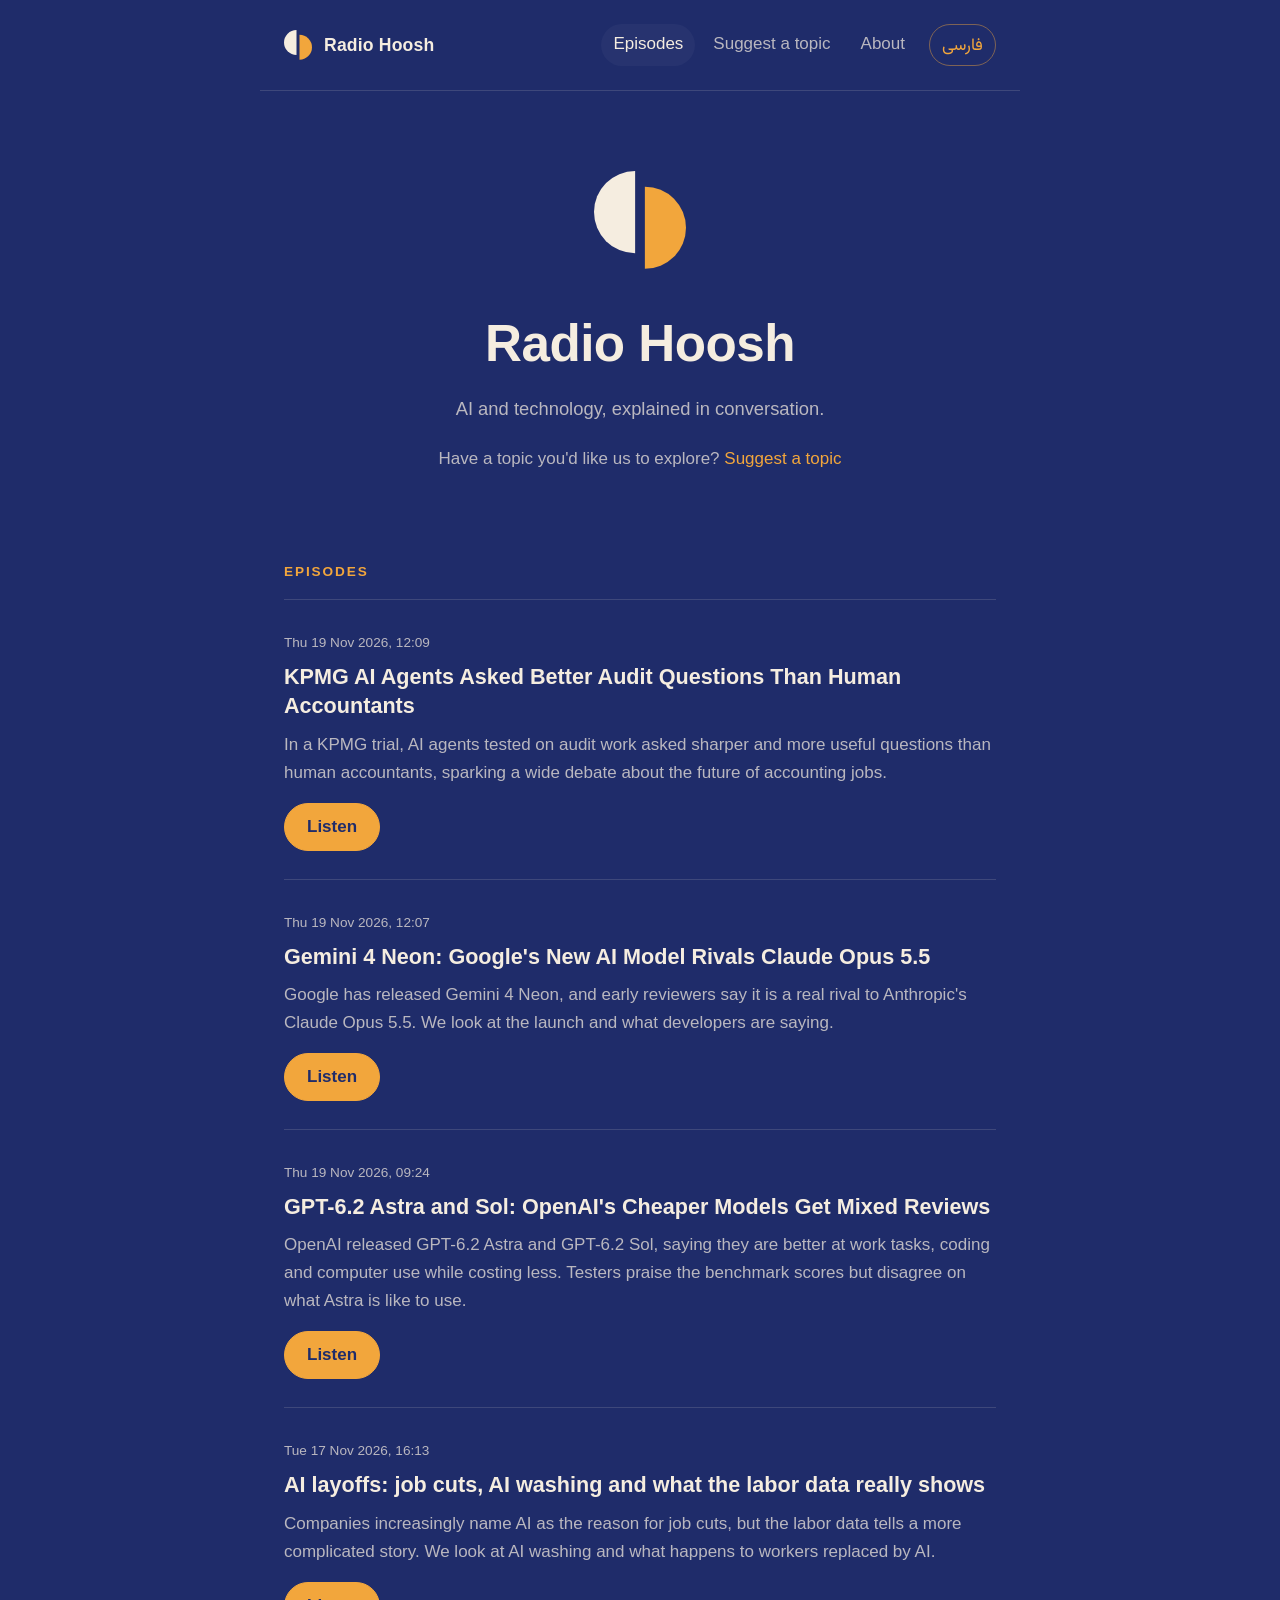
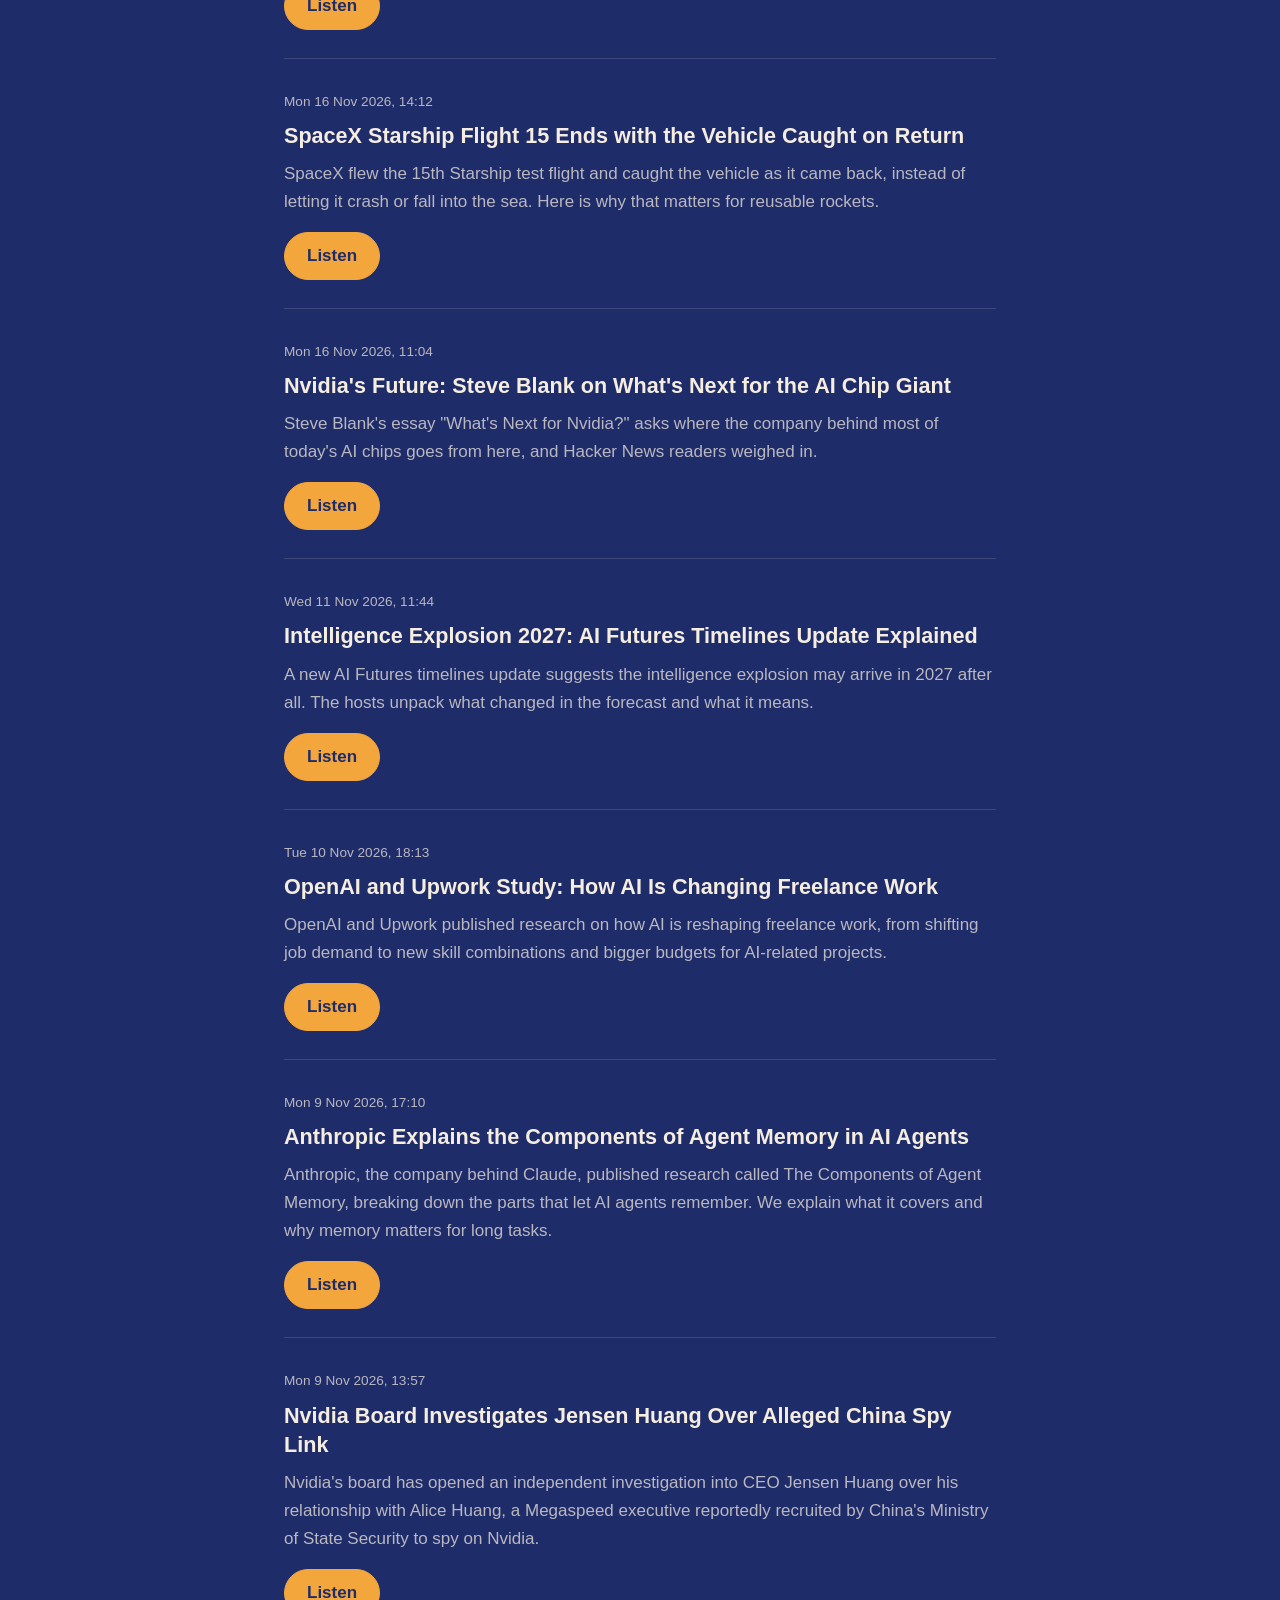
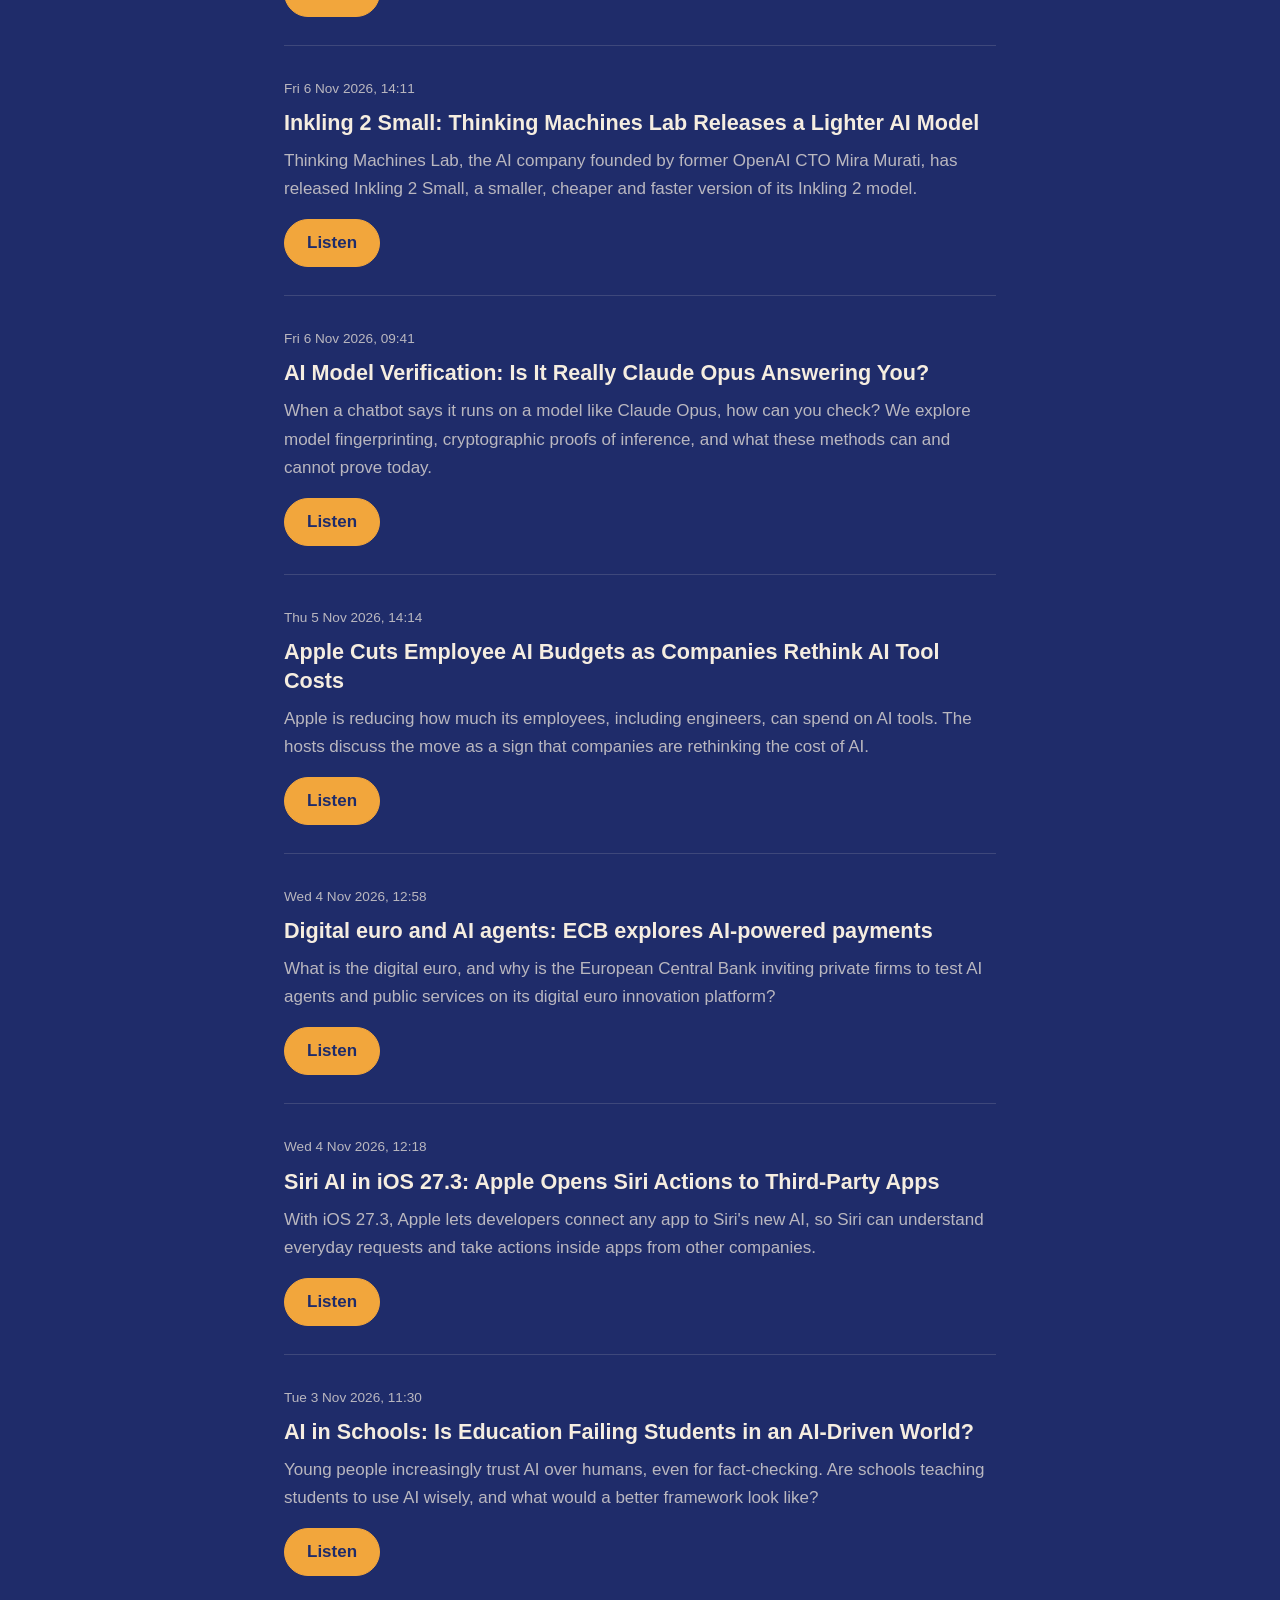
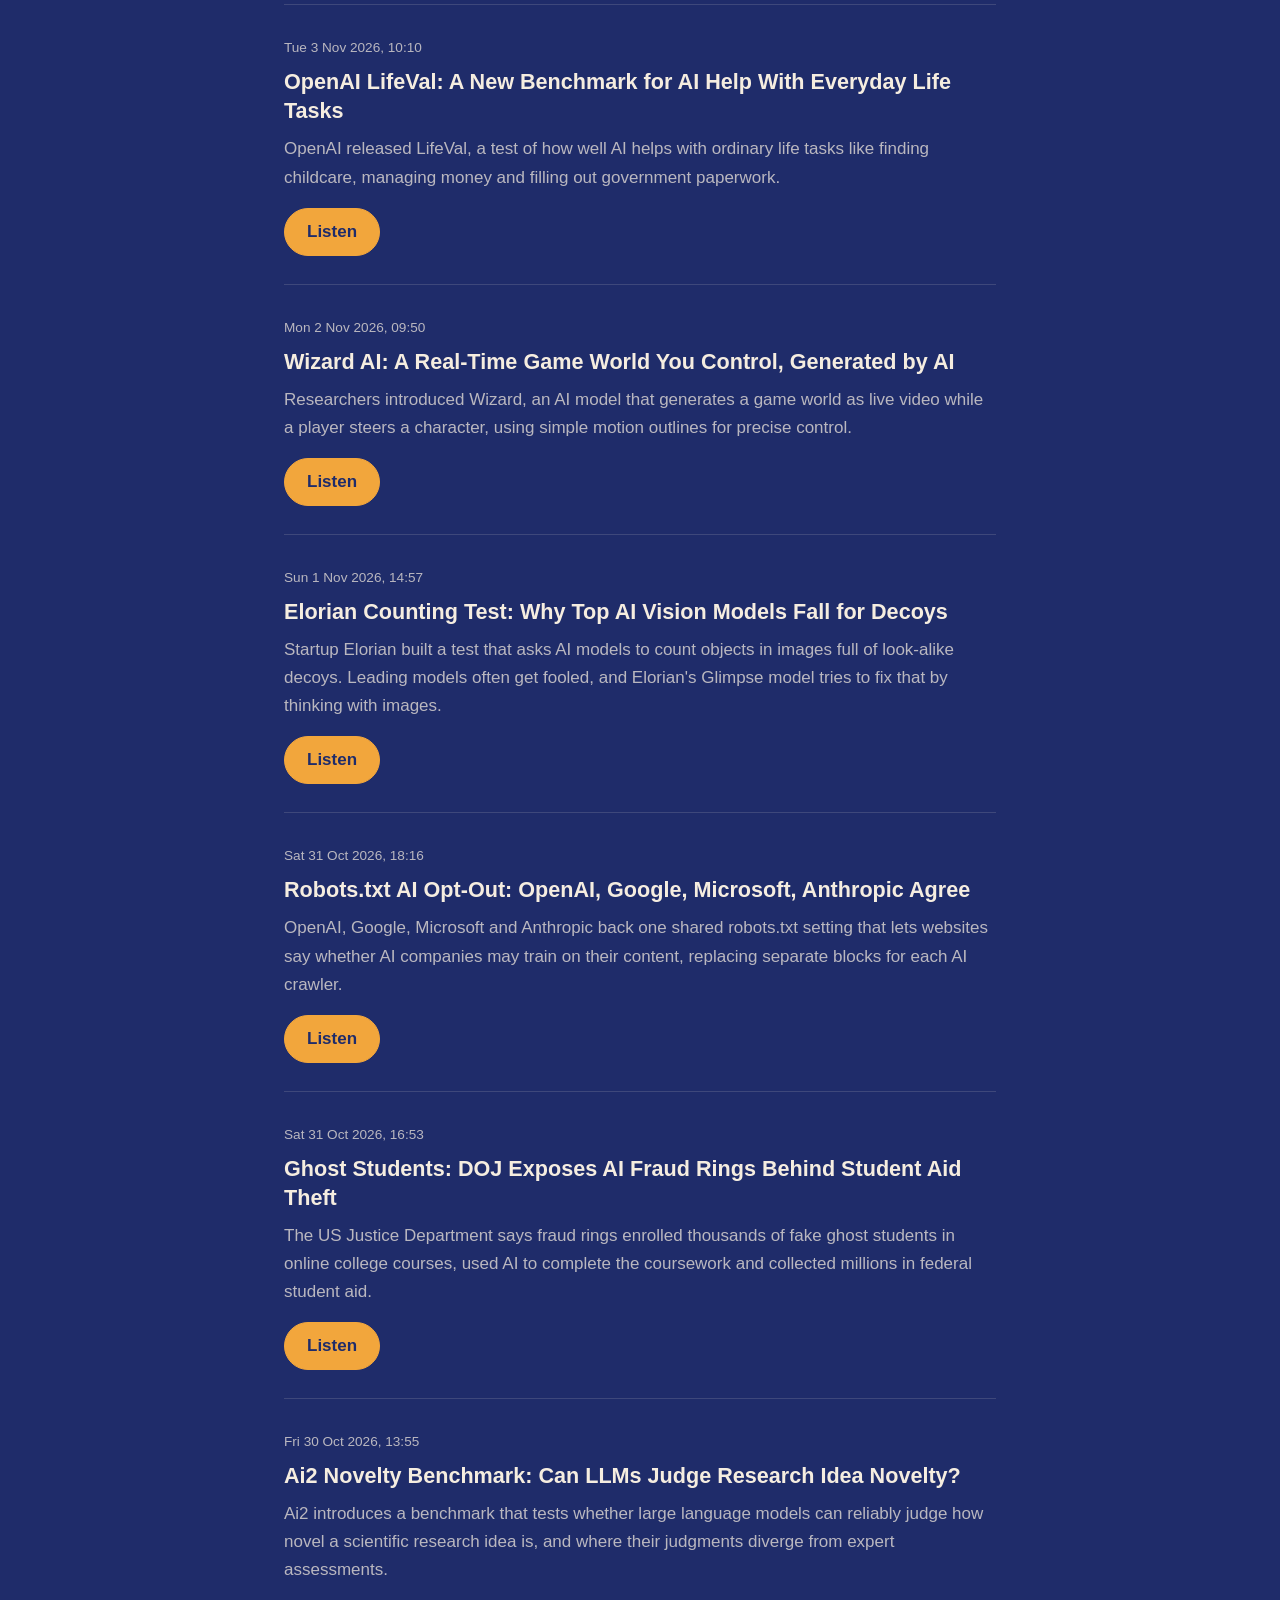
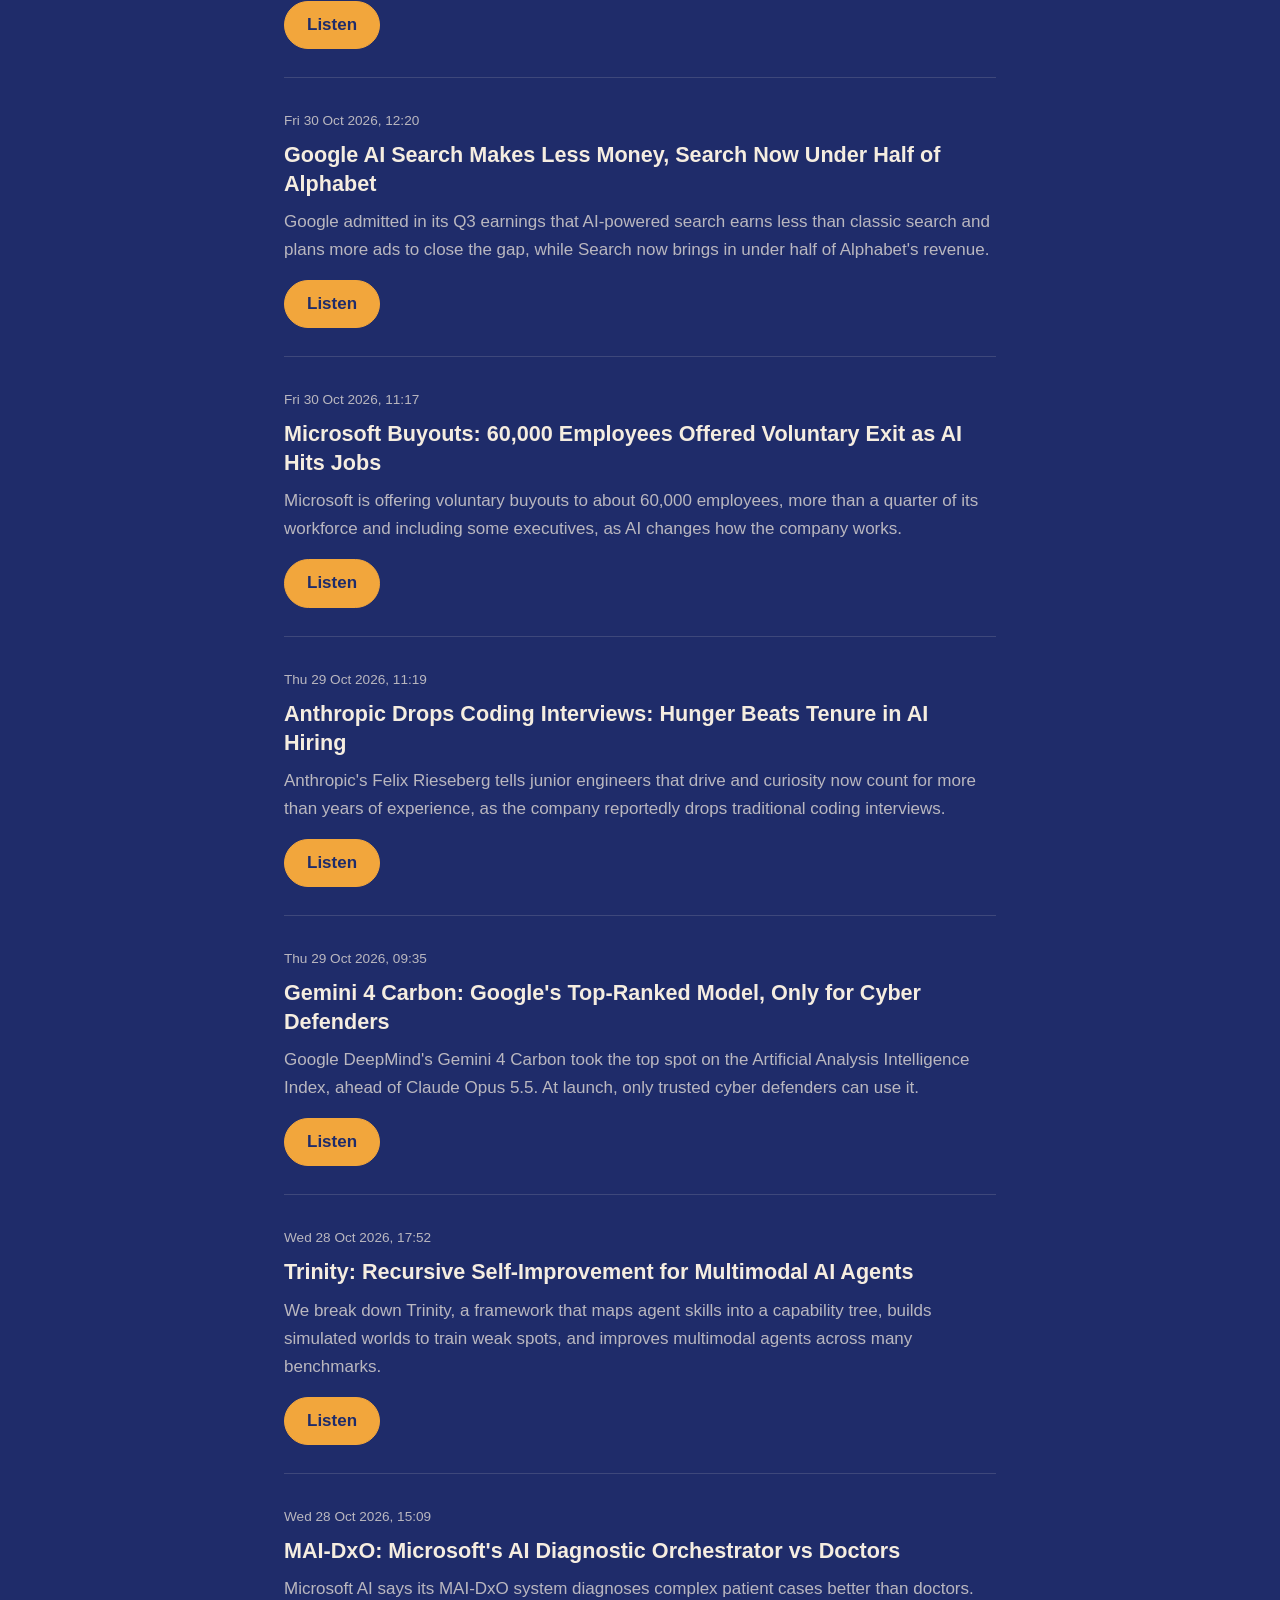
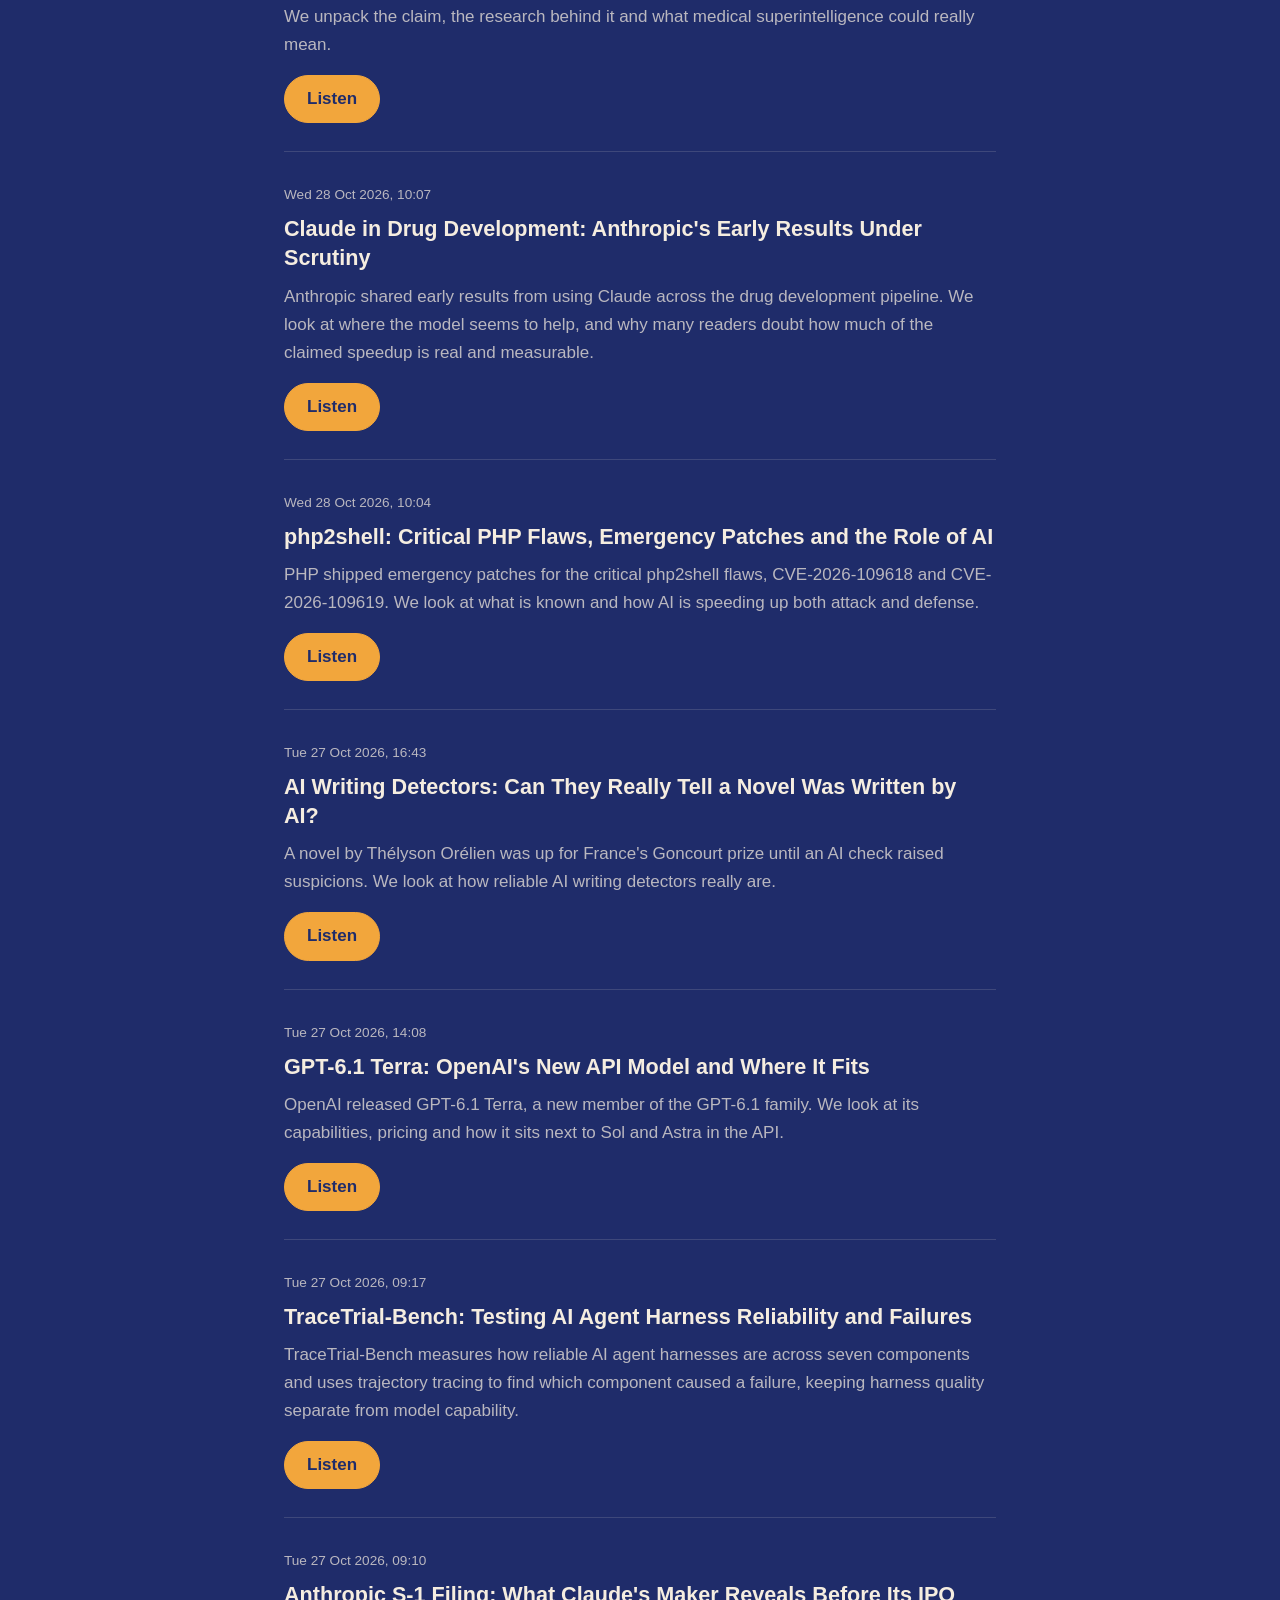
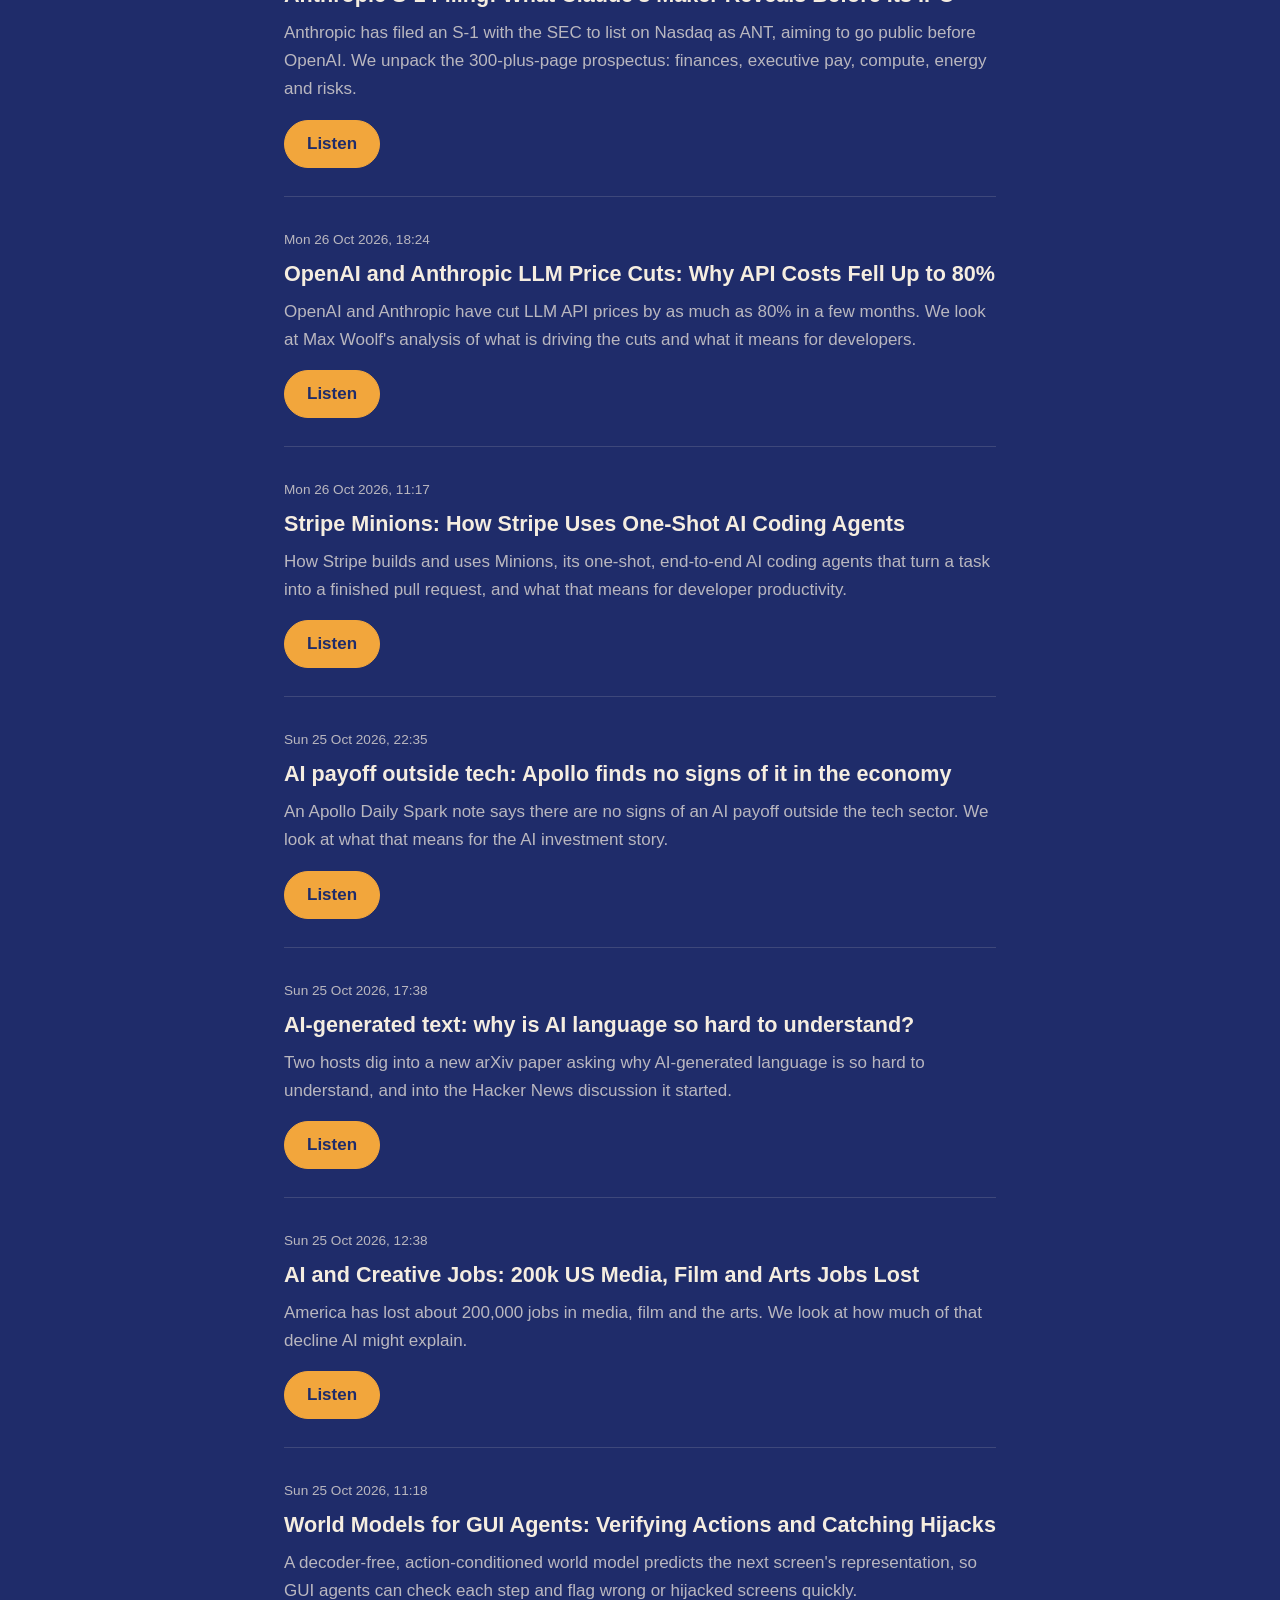
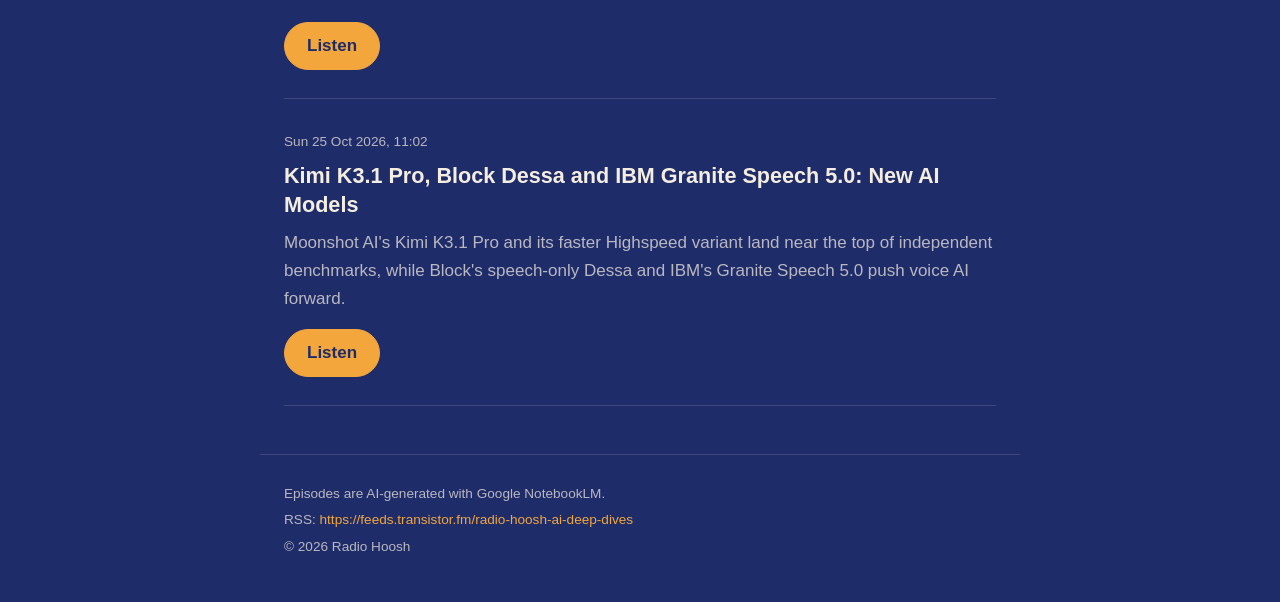
==== commit 6f4167e1: "Update website" ====
--- a/index.html
+++ b/index.html
@@ -24,7 +24,7 @@
 <link rel="alternate" hreflang="fa" href="https://radiohoosh.com/fa/">
 <link rel="alternate" hreflang="x-default" href="https://radiohoosh.com/">
 <link rel="alternate" type="application/rss+xml" title="Radio Hoosh" href="https://feeds.transistor.fm/radio-hoosh-ai-deep-dives">
-<script type="application/ld+json">{"@context":"https://schema.org","@type":"PodcastSeries","name":"Radio Hoosh","description":"AI and technology, explained in conversation.","url":"https://radiohoosh.com/","inLanguage":"en","webFeed":"https://feeds.transistor.fm/radio-hoosh-ai-deep-dives","image":"https://radiohoosh.com/share-en.png","author":{"@type":"Person","name":"Kasra Qasempour","url":"https://www.linkedin.com/in/kasraq"},"publisher":{"@type":"Person","name":"Kasra Qasempour","url":"https://www.linkedin.com/in/kasraq"},"episode":[{"@type":"PodcastEpisode","name":"Gemini 4 Neon: Google's New AI Model Rivals Claude Opus 5.5","description":"Google has released Gemini 4 Neon, and early reviewers say it is a real rival to Anthropic's Claude Opus 5.5. We look at the launch and what developers are saying.","datePublished":"2026-11-19T12:07+01:00","url":"https://share.transistor.fm/s/3942fe56","inLanguage":"en","keywords":"Gemini 4 Neon, Gemini 4, Google Gemini, Claude Opus 5.5, Gemini vs Claude, Anthropic Claude, Google DeepMind, new Google AI model, best AI model 2026, AI model comparison, OpenAI vs Google vs Anthropic, large language models, AI news, artificial intelligence"},{"@type":"PodcastEpisode","name":"GPT-6.2 Astra and Sol: OpenAI's Cheaper Models Get Mixed Reviews","description":"OpenAI released GPT-6.2 Astra and GPT-6.2 Sol, saying they are better at work tasks, coding and computer use while costing less. Testers praise the benchmark scores but disagree on what Astra is like to use.","datePublished":"2026-11-19T09:24+01:00","url":"https://share.transistor.fm/s/49377a06","inLanguage":"en","keywords":"GPT-6.2, GPT-6.2 Astra, GPT-6.2 Sol, OpenAI, OpenAI new model, ChatGPT, GPT-6.2 review, AI coding models, AI computer use, AI model pricing, AI benchmarks, large language models, AI news, artificial intelligence"},{"@type":"PodcastEpisode","name":"AI layoffs: job cuts, AI washing and what the labor data really shows","description":"Companies increasingly name AI as the reason for job cuts, but the labor data tells a more complicated story. We look at AI washing and what happens to workers replaced by AI.","datePublished":"2026-11-17T16:13+01:00","url":"https://share.transistor.fm/s/01f114da","inLanguage":"en","keywords":"AI layoffs, AI job cuts, AI washing, AI washing layoffs, AI replacing jobs, AI and jobs, AI and the workforce, layoffs 2026, workers replaced by AI, future of work, labor market data, AI impact on employment, automation and jobs, artificial intelligence news, tech news podcast"},{"@type":"PodcastEpisode","name":"SpaceX Starship Flight 15 Ends with the Vehicle Caught on Return","description":"SpaceX flew the 15th Starship test flight and caught the vehicle as it came back, instead of letting it crash or fall into the sea. Here is why that matters for reusable rockets.","datePublished":"2026-11-16T14:12+01:00","url":"https://share.transistor.fm/s/b3fdf53a","inLanguage":"en","keywords":"SpaceX Starship, Starship Flight 15, Starship catch, SpaceX rocket catch, Starship test flight, SpaceX, Starship, reusable rocket, rocket reusability, cost of space launch, Moon and Mars missions, satellite launches, space technology news, spaceflight, tech news podcast"},{"@type":"PodcastEpisode","name":"Nvidia's Future: Steve Blank on What's Next for the AI Chip Giant","description":"Steve Blank's essay \"What's Next for Nvidia?\" asks where the company behind most of today's AI chips goes from here, and Hacker News readers weighed in.","datePublished":"2026-11-16T11:04+01:00","url":"https://share.transistor.fm/s/5c165092","inLanguage":"en","keywords":"Nvidia, Steve Blank, What's Next for Nvidia, Nvidia future, Nvidia AI chips, Nvidia GPU, Steve Blank essay, Hacker News, AI chips, AI hardware, semiconductors, AI industry, tech investing, AI news, tech podcast"},{"@type":"PodcastEpisode","name":"Intelligence Explosion 2027: AI Futures Timelines Update Explained","description":"A new AI Futures timelines update suggests the intelligence explosion may arrive in 2027 after all. The hosts unpack what changed in the forecast and what it means.","datePublished":"2026-11-11T11:44+01:00","url":"https://share.transistor.fm/s/edd3e2bf","inLanguage":"en","keywords":"AI Futures Project, AI 2027, intelligence explosion, intelligence explosion 2027, AI timelines, AI timelines update, AI forecasting, AGI timeline, superintelligence, when will AGI arrive, AI safety, future of AI, AI predictions, artificial intelligence news, AI podcast"},{"@type":"PodcastEpisode","name":"OpenAI and Upwork Study: How AI Is Changing Freelance Work","description":"OpenAI and Upwork published research on how AI is reshaping freelance work, from shifting job demand to new skill combinations and bigger budgets for AI-related projects.","datePublished":"2026-11-10T18:13+01:00","url":"https://share.transistor.fm/s/1ffb6df9","inLanguage":"en","keywords":"OpenAI, Upwork, OpenAI Upwork study, AI freelance work, AI and freelancers, freelancing with AI, AI impact on jobs, future of work, AI skills in demand, gig economy AI, AI and employment, AI research, AI news, artificial intelligence"},{"@type":"PodcastEpisode","name":"Anthropic Explains the Components of Agent Memory in AI Agents","description":"Anthropic, the company behind Claude, published research called The Components of Agent Memory, breaking down the parts that let AI agents remember. We explain what it covers and why memory matters for long tasks.","datePublished":"2026-11-09T17:10+01:00","url":"https://share.transistor.fm/s/3c0c7aa5","inLanguage":"en","keywords":"Anthropic, Claude, Components of Agent Memory, agent memory, AI agent memory, Anthropic research, Claude agents, AI agents, agentic AI, LLM memory, AI memory, Hacker News, AI news, artificial intelligence"},{"@type":"PodcastEpisode","name":"Nvidia Board Investigates Jensen Huang Over Alleged China Spy Link","description":"Nvidia's board has opened an independent investigation into CEO Jensen Huang over his relationship with Alice Huang, a Megaspeed executive reportedly recruited by China's Ministry of State Security to spy on Nvidia.","datePublished":"2026-11-09T13:57+01:00","url":"https://share.transistor.fm/s/d469b27f","inLanguage":"en","keywords":"Nvidia, Jensen Huang, Jensen Huang investigation, Nvidia board investigation, Alice Huang, Megaspeed, Ministry of State Security, China spy Nvidia, Nvidia CEO, Nvidia espionage, AI chips, Nvidia stock news, AI news, tech news"},{"@type":"PodcastEpisode","name":"Inkling 2 Small: Thinking Machines Lab Releases a Lighter AI Model","description":"Thinking Machines Lab, the AI company founded by former OpenAI CTO Mira Murati, has released Inkling 2 Small, a smaller, cheaper and faster version of its Inkling 2 model.","datePublished":"2026-11-06T14:11+01:00","url":"https://share.transistor.fm/s/0cb4d81e","inLanguage":"en","keywords":"Inkling 2 Small, Inkling 2, Thinking Machines Lab, Thinking Machines, Mira Murati, Mira Murati AI model, small language model, lightweight AI model, affordable AI models, new AI model release, AI startups, AI for developers, AI news, artificial intelligence"},{"@type":"PodcastEpisode","name":"AI Model Verification: Is It Really Claude Opus Answering You?","description":"When a chatbot says it runs on a model like Claude Opus, how can you check? We explore model fingerprinting, cryptographic proofs of inference, and what these methods can and cannot prove today.","datePublished":"2026-11-06T09:41+01:00","url":"https://share.transistor.fm/s/c0f9e3d4","inLanguage":"en","keywords":"Claude Opus, Anthropic, AI model verification, verify which AI model, model fingerprinting, LLM fingerprinting, provable inference, cryptographic proof AI model, verifiable AI inference, model substitution, LLM API trust, AI transparency, AI security, large language models, AI news"},{"@type":"PodcastEpisode","name":"Apple Cuts Employee AI Budgets as Companies Rethink AI Tool Costs","description":"Apple is reducing how much its employees, including engineers, can spend on AI tools. The hosts discuss the move as a sign that companies are rethinking the cost of AI.","datePublished":"2026-11-05T14:14+01:00","url":"https://share.transistor.fm/s/f48868cc","inLanguage":"en","keywords":"Apple, Apple AI budget, Apple employee AI spending, Apple engineers AI tools, Apple cost cutting, AI spending limits, cost of AI tools, enterprise AI costs, AI coding tools, AI in the workplace, tech industry news, AI news, artificial intelligence"},{"@type":"PodcastEpisode","name":"Digital euro and AI agents: ECB explores AI-powered payments","description":"What is the digital euro, and why is the European Central Bank inviting private firms to test AI agents and public services on its digital euro innovation platform?","datePublished":"2026-11-04T12:58+01:00","url":"https://share.transistor.fm/s/5e74e53f","inLanguage":"en","keywords":"digital euro, ECB digital euro, European Central Bank, digital euro AI agents, digital euro innovation platform, AI agents payments, agentic payments, AI-powered payments, central bank digital currency, CBDC, euro CBDC, fintech Europe, future of payments, AI in finance, AI news"},{"@type":"PodcastEpisode","name":"Siri AI in iOS 27.3: Apple Opens Siri Actions to Third-Party Apps","description":"With iOS 27.3, Apple lets developers connect any app to Siri's new AI, so Siri can understand everyday requests and take actions inside apps from other companies.","datePublished":"2026-11-04T12:18+01:00","url":"https://share.transistor.fm/s/90a7694c","inLanguage":"en","keywords":"Siri AI, iOS 27.3, Apple Siri third-party apps, Siri app actions, Apple Intelligence, new Siri update, Siri for developers, Apple AI assistant, iPhone AI features, AI agents on iPhone, Apple developer news, AI assistant apps, AI news, tech news podcast"},{"@type":"PodcastEpisode","name":"AI in Schools: Is Education Failing Students in an AI-Driven World?","description":"Young people increasingly trust AI over humans, even for fact-checking. Are schools teaching students to use AI wisely, and what would a better framework look like?","datePublished":"2026-11-03T11:30+01:00","url":"https://share.transistor.fm/s/862f7e58","inLanguage":"en","keywords":"AI in schools, AI in education, Seldon report AI, young people trust AI, AI fact-checking, students and AI, AI literacy, critical thinking AI, education policy UK, future of education, AI and teenagers, ChatGPT in school, media literacy, artificial intelligence"},{"@type":"PodcastEpisode","name":"OpenAI LifeVal: A New Benchmark for AI Help With Everyday Life Tasks","description":"OpenAI released LifeVal, a test of how well AI helps with ordinary life tasks like finding childcare, managing money and filling out government paperwork.","datePublished":"2026-11-03T10:10+01:00","url":"https://share.transistor.fm/s/9d9cf55c","inLanguage":"en","keywords":"LifeVal, OpenAI LifeVal, OpenAI, OpenAI benchmark, ChatGPT, AI benchmark, AI evaluation, AI for everyday life, AI personal finance, AI childcare search, AI government paperwork, chatbot usefulness, AI news, artificial intelligence"},{"@type":"PodcastEpisode","name":"Wizard AI: A Real-Time Game World You Control, Generated by AI","description":"Researchers introduced Wizard, an AI model that generates a game world as live video while a player steers a character, using simple motion outlines for precise control.","datePublished":"2026-11-02T09:50+01:00","url":"https://share.transistor.fm/s/181ee79f","inLanguage":"en","keywords":"Wizard AI, Wizard world model, AI generated game world, real-time video generation, interactive world model, playable AI world, controllable video generation, AI game engine, generative AI games, character control AI, robot training simulation, world models, AI research paper, generative video"},{"@type":"PodcastEpisode","name":"Elorian Counting Test: Why Top AI Vision Models Fall for Decoys","description":"Startup Elorian built a test that asks AI models to count objects in images full of look-alike decoys. Leading models often get fooled, and Elorian's Glimpse model tries to fix that by thinking with images.","datePublished":"2026-11-01T14:57+01:00","url":"https://share.transistor.fm/s/4bb95e52","inLanguage":"en","keywords":"Elorian, Elorian Glimpse, Glimpse AI model, AI counting test, thinking with images, AI vision benchmark, visual reasoning AI, multimodal AI models, vision language models, AI decoy test, computer vision, AI benchmarks, AI news, artificial intelligence"},{"@type":"PodcastEpisode","name":"Robots.txt AI Opt-Out: OpenAI, Google, Microsoft, Anthropic Agree","description":"OpenAI, Google, Microsoft and Anthropic back one shared robots.txt setting that lets websites say whether AI companies may train on their content, replacing separate blocks for each AI crawler.","datePublished":"2026-10-31T18:16+01:00","url":"https://share.transistor.fm/s/07da5027","inLanguage":"en","keywords":"robots.txt AI training, AI training opt-out, OpenAI robots.txt, Google AI training control, Microsoft AI training, Anthropic web crawler, block AI crawlers, AI crawler opt-out, AI training data websites, publishers vs AI companies, AI copyright lawsuits, web content AI consent, AI news, artificial intelligence"},{"@type":"PodcastEpisode","name":"Ghost Students: DOJ Exposes AI Fraud Rings Behind Student Aid Theft","description":"The US Justice Department says fraud rings enrolled thousands of fake ghost students in online college courses, used AI to complete the coursework and collected millions in federal student aid.","datePublished":"2026-10-31T16:53+01:00","url":"https://share.transistor.fm/s/904390dd","inLanguage":"en","keywords":"ghost students, ghost students AI, DOJ student aid fraud, student loan fraud, FAFSA fraud, AI fraud rings, federal student aid, online college fraud, AI cheating online courses, identity verification AI, generative AI fraud, AI in education, Department of Justice AI, AI news, tech news"},{"@type":"PodcastEpisode","name":"Ai2 Novelty Benchmark: Can LLMs Judge Research Idea Novelty?","description":"Ai2 introduces a benchmark that tests whether large language models can reliably judge how novel a scientific research idea is, and where their judgments diverge from expert assessments.","datePublished":"2026-10-30T13:55+01:00","url":"https://share.transistor.fm/s/008da8b6","inLanguage":"en","keywords":"Ai2 novelty benchmark, Allen Institute for AI, Ai2, LLM novelty assessment, research idea novelty, LLM as a judge, AI peer review, automated scientific discovery, AI research agents, AI for science, LLM benchmark, AI idea generation, large language models, AI news"},{"@type":"PodcastEpisode","name":"Google AI Search Makes Less Money, Search Now Under Half of Alphabet","description":"Google admitted in its Q3 earnings that AI-powered search earns less than classic search and plans more ads to close the gap, while Search now brings in under half of Alphabet's revenue.","datePublished":"2026-10-30T12:20+01:00","url":"https://share.transistor.fm/s/6eb79bf5","inLanguage":"en","keywords":"Google AI search, Google Q3 earnings, Alphabet earnings, Alphabet revenue, Google Search revenue, AI Overviews ads, Google ads in AI search, Google stock, Google cash flow, AI search monetization, generative AI business model, publishers and AI search, search advertising, AI news, tech news"},{"@type":"PodcastEpisode","name":"Microsoft Buyouts: 60,000 Employees Offered Voluntary Exit as AI Hits Jobs","description":"Microsoft is offering voluntary buyouts to about 60,000 employees, more than a quarter of its workforce and including some executives, as AI changes how the company works.","datePublished":"2026-10-30T11:17+01:00","url":"https://share.transistor.fm/s/843599e8","inLanguage":"en","keywords":"Microsoft buyouts, Microsoft voluntary exit offer, Microsoft layoffs, Microsoft employees, Microsoft AI, Microsoft workforce reduction, tech layoffs 2026, big tech job cuts, AI and jobs, AI replacing jobs, future of work, AI news, tech news"},{"@type":"PodcastEpisode","name":"Anthropic Drops Coding Interviews: Hunger Beats Tenure in AI Hiring","description":"Anthropic's Felix Rieseberg tells junior engineers that drive and curiosity now count for more than years of experience, as the company reportedly drops traditional coding interviews.","datePublished":"2026-10-29T11:19+01:00","url":"https://share.transistor.fm/s/c91cdac9","inLanguage":"en","keywords":"Anthropic coding interviews, Anthropic hiring, Felix Rieseberg, hunger beats tenure, Latent Space, Claude Code, coding agents, AI coding agents and jobs, junior engineers advice, software engineering interviews, tech hiring 2026, future of software engineering, AI and developer jobs, early career software engineer, AI news"},{"@type":"PodcastEpisode","name":"Gemini 4 Carbon: Google's Top-Ranked Model, Only for Cyber Defenders","description":"Google DeepMind's Gemini 4 Carbon took the top spot on the Artificial Analysis Intelligence Index, ahead of Claude Opus 5.5. At launch, only trusted cyber defenders can use it.","datePublished":"2026-10-29T09:35+01:00","url":"https://share.transistor.fm/s/39b53d3b","inLanguage":"en","keywords":"Gemini 4 Carbon, Google Gemini, Google DeepMind, Gemini 4, Claude Opus 5.5, Artificial Analysis Intelligence Index, frontier AI model, AI benchmark leaderboard, AI cybersecurity, cyber defenders AI access, agentic AI, AI coding model, AI safety, AI news"},{"@type":"PodcastEpisode","name":"Trinity: Recursive Self-Improvement for Multimodal AI Agents","description":"We break down Trinity, a framework that maps agent skills into a capability tree, builds simulated worlds to train weak spots, and improves multimodal agents across many benchmarks.","datePublished":"2026-10-28T17:52+01:00","url":"https://share.transistor.fm/s/92bb01a9","inLanguage":"en","keywords":"Trinity AI framework, Trinity recursive self-improvement, recursive self-improvement, self-improving AI agents, multimodal agents, capability tree, simulated training environments, synthetic training data, AI agent benchmarks, Hugging Face papers, AI research paper explained, AI agents, machine learning, AI news"},{"@type":"PodcastEpisode","name":"MAI-DxO: Microsoft's AI Diagnostic Orchestrator vs Doctors","description":"Microsoft AI says its MAI-DxO system diagnoses complex patient cases better than doctors. We unpack the claim, the research behind it and what medical superintelligence could really mean.","datePublished":"2026-10-28T15:09+01:00","url":"https://share.transistor.fm/s/6afead3a","inLanguage":"en","keywords":"MAI-DxO, Microsoft AI Diagnostic Orchestrator, Microsoft AI, medical superintelligence, Microsoft AI diagnosis, AI vs doctors, sequential diagnosis, AI medical diagnosis, AI in healthcare, language models in medicine, clinical AI, health tech, artificial intelligence news"},{"@type":"PodcastEpisode","name":"Claude in Drug Development: Anthropic's Early Results Under Scrutiny","description":"Anthropic shared early results from using Claude across the drug development pipeline. We look at where the model seems to help, and why many readers doubt how much of the claimed speedup is real and measurable.","datePublished":"2026-10-28T10:07+01:00","url":"https://share.transistor.fm/s/caea6f88","inLanguage":"en","keywords":"Claude, Anthropic, Anthropic drug development, Claude drug discovery, AI drug development, AI drug discovery, LLM pharma, AI in pharmaceutical research, AI clinical development, frontier AI models, large language models, AI in healthcare, AI in biotech, artificial intelligence news"},{"@type":"PodcastEpisode","name":"php2shell: Critical PHP Flaws, Emergency Patches and the Role of AI","description":"PHP shipped emergency patches for the critical php2shell flaws, CVE-2026-109618 and CVE-2026-109619. We look at what is known and how AI is speeding up both attack and defense.","datePublished":"2026-10-28T10:04+01:00","url":"https://share.transistor.fm/s/ea5b18e2","inLanguage":"en","keywords":"php2shell, php2shell vulnerability, CVE-2026-109618, CVE-2026-109619, PHP vulnerability, PHP emergency patch, PHP security update, ChatGPT vulnerability discovery, HKCERT warning, AI in cybersecurity, AI cyber attacks, patch management, web security, cybersecurity news, AI news"},{"@type":"PodcastEpisode","name":"AI Writing Detectors: Can They Really Tell a Novel Was Written by AI?","description":"A novel by Thélyson Orélien was up for France's Goncourt prize until an AI check raised suspicions. We look at how reliable AI writing detectors really are.","datePublished":"2026-10-27T16:43+01:00","url":"https://share.transistor.fm/s/d31fa39b","inLanguage":"en","keywords":"Thélyson Orélien, Goncourt prize AI, Prix Goncourt novel scandal, AI writing detector, AI detection accuracy, how reliable are AI detectors, can AI detectors spot AI writing, AI written novel, AI generated books, plagiarism and AI, AI in publishing, AI and literature, detect AI text, generative AI, AI news podcast"},{"@type":"PodcastEpisode","name":"GPT-6.1 Terra: OpenAI's New API Model and Where It Fits","description":"OpenAI released GPT-6.1 Terra, a new member of the GPT-6.1 family. We look at its capabilities, pricing and how it sits next to Sol and Astra in the API.","datePublished":"2026-10-27T14:08+01:00","url":"https://share.transistor.fm/s/e36bc920","inLanguage":"en","keywords":"GPT-6.1 Terra, GPT-6.1, OpenAI Terra, GPT-6.1 Sol, GPT-6.1 Astra, OpenAI new model, OpenAI API, OpenAI API pricing, GPT-6.1 Terra pricing, LLM comparison, frontier AI models, open-weight models, AI news, large language models, artificial intelligence"},{"@type":"PodcastEpisode","name":"TraceTrial-Bench: Testing AI Agent Harness Reliability and Failures","description":"TraceTrial-Bench measures how reliable AI agent harnesses are across seven components and uses trajectory tracing to find which component caused a failure, keeping harness quality separate from model capability.","datePublished":"2026-10-27T09:17+01:00","url":"https://share.transistor.fm/s/549a298c","inLanguage":"en","keywords":"TraceTrial-Bench, Trial by Trace, agent harness, AI agent benchmark, agent harness reliability, failure attribution, trajectory tracing, coding agents, tool use agents, LLM agent evaluation, agent scaffolding, debugging AI agents, AI benchmarks, AI agents, artificial intelligence"},{"@type":"PodcastEpisode","name":"Anthropic S-1 Filing: What Claude's Maker Reveals Before Its IPO","description":"Anthropic has filed an S-1 with the SEC to list on Nasdaq as ANT, aiming to go public before OpenAI. We unpack the 300-plus-page prospectus: finances, executive pay, compute, energy and risks.","datePublished":"2026-10-27T09:10+01:00","url":"https://share.transistor.fm/s/b914c7c3","inLanguage":"en","keywords":"Anthropic S-1, Anthropic IPO, Anthropic prospectus, Anthropic ANT stock, Anthropic Nasdaq, Claude, Anthropic vs OpenAI, OpenAI IPO, SEC filing, AI IPO, AI company finances, AI data center energy, AI compute, frontier AI labs, AI news"},{"@type":"PodcastEpisode","name":"OpenAI and Anthropic LLM Price Cuts: Why API Costs Fell Up to 80%","description":"OpenAI and Anthropic have cut LLM API prices by as much as 80% in a few months. We look at Max Woolf's analysis of what is driving the cuts and what it means for developers.","datePublished":"2026-10-26T18:24+01:00","url":"https://share.transistor.fm/s/6765e985","inLanguage":"en","keywords":"OpenAI API pricing, Anthropic API pricing, Claude API price, Max Woolf cheap LLMs, LLM price cuts, LLM API costs, AI inference cost, open-weight models, AI agents cost, Hacker News, OpenAI vs Anthropic, large language models, AI pricing war, AI news, artificial intelligence"},{"@type":"PodcastEpisode","name":"Stripe Minions: How Stripe Uses One-Shot AI Coding Agents","description":"How Stripe builds and uses Minions, its one-shot, end-to-end AI coding agents that turn a task into a finished pull request, and what that means for developer productivity.","datePublished":"2026-10-26T11:17+01:00","url":"https://share.transistor.fm/s/6ba0e97f","inLanguage":"en","keywords":"Stripe Minions, Stripe AI, Stripe coding agents, how Stripe uses AI, one-shot coding agents, end-to-end coding agents, autonomous coding agents, AI coding agents, AI pull requests, AI software engineering, developer productivity AI, LLMOps, AI agents, AI in software development, artificial intelligence"},{"@type":"PodcastEpisode","name":"AI payoff outside tech: Apollo finds no signs of it in the economy","description":"An Apollo Daily Spark note says there are no signs of an AI payoff outside the tech sector. We look at what that means for the AI investment story.","datePublished":"2026-10-25T22:35+01:00","url":"https://share.transistor.fm/s/4e295be9","inLanguage":"en","keywords":"Apollo AI payoff, Apollo Daily Spark, AI payoff outside tech sector, AI return on investment, AI ROI, AI productivity, AI economic impact, is AI worth the investment, AI bubble, AI hype vs reality, Hacker News AI, AI adoption in business, artificial intelligence economy, tech news podcast, AI news"},{"@type":"PodcastEpisode","name":"AI-generated text: why is AI language so hard to understand?","description":"Two hosts dig into a new arXiv paper asking why AI-generated language is so hard to understand, and into the Hacker News discussion it started.","datePublished":"2026-10-25T17:38+01:00","url":"https://share.transistor.fm/s/879a63b5","inLanguage":"en","keywords":"AI-generated text, AI generated language, why is AI text hard to understand, LLM writing, large language models, AI writing readability, ChatGPT writing style, arXiv paper AI language, Hacker News AI, AI text comprehension, machine-generated text, natural language processing, AI research podcast, artificial intelligence news"},{"@type":"PodcastEpisode","name":"AI and Creative Jobs: 200k US Media, Film and Arts Jobs Lost","description":"America has lost about 200,000 jobs in media, film and the arts. We look at how much of that decline AI might explain.","datePublished":"2026-10-25T12:38+01:00","url":"https://share.transistor.fm/s/71eabb63","inLanguage":"en","keywords":"AI creative jobs, AI job losses, AI and the creative class, Apricitas Economics, media jobs decline, film industry jobs, arts jobs America, generative AI jobs, AI replacing artists, AI unemployment, creative industry layoffs, future of work AI, Hacker News, AI economy, artificial intelligence"},{"@type":"PodcastEpisode","name":"World Models for GUI Agents: Verifying Actions and Catching Hijacks","description":"A decoder-free, action-conditioned world model predicts the next screen's representation, so GUI agents can check each step and flag wrong or hijacked screens quickly.","datePublished":"2026-10-25T11:18+01:00","url":"https://share.transistor.fm/s/a6a03c35","inLanguage":"en","keywords":"world models, action-conditioned world model, GUI agents, computer-use agents, AI agent verification, screen hijacking attack, AI agent security, decoder-free world model, agent reliability, UI automation AI, AI agents clicking interfaces, AI research paper explained, AI safety, machine learning"},{"@type":"PodcastEpisode","name":"Kimi K3.1 Pro, Block Dessa and IBM Granite Speech 5.0: New AI Models","description":"Moonshot AI's Kimi K3.1 Pro and its faster Highspeed variant land near the top of independent benchmarks, while Block's speech-only Dessa and IBM's Granite Speech 5.0 push voice AI forward.","datePublished":"2026-10-25T11:02+01:00","url":"https://share.transistor.fm/s/b3b04215","inLanguage":"en","keywords":"Kimi K3.1 Pro, Moonshot AI, Kimi K3.1 Pro Highspeed, Block Dessa, IBM Granite Speech 5.0, Granite Speech, Chinese open AI models, open weight models, AI coding models, speech native AI, speech to text model, voice AI, AI benchmarks, AI news"}]}</script>
+<script type="application/ld+json">{"@context":"https://schema.org","@type":"PodcastSeries","name":"Radio Hoosh","description":"AI and technology, explained in conversation.","url":"https://radiohoosh.com/","inLanguage":"en","webFeed":"https://feeds.transistor.fm/radio-hoosh-ai-deep-dives","image":"https://radiohoosh.com/share-en.png","author":{"@type":"Person","name":"Kasra Qasempour","url":"https://www.linkedin.com/in/kasraq"},"publisher":{"@type":"Person","name":"Kasra Qasempour","url":"https://www.linkedin.com/in/kasraq"},"episode":[{"@type":"PodcastEpisode","name":"KPMG AI Agents Asked Better Audit Questions Than Human Accountants","description":"In a KPMG trial, AI agents tested on audit work asked sharper and more useful questions than human accountants, sparking a wide debate about the future of accounting jobs.","datePublished":"2026-11-19T12:09+01:00","url":"https://share.transistor.fm/s/24fc7dc2","inLanguage":"en","keywords":"KPMG AI, KPMG AI agents, AI agents audit, AI in auditing, AI vs accountants, AI in accounting, Big Four AI, future of accounting jobs, will AI replace accountants, AI audit trial, AI agents, financial audit, AI and jobs, AI news, artificial intelligence"},{"@type":"PodcastEpisode","name":"Gemini 4 Neon: Google's New AI Model Rivals Claude Opus 5.5","description":"Google has released Gemini 4 Neon, and early reviewers say it is a real rival to Anthropic's Claude Opus 5.5. We look at the launch and what developers are saying.","datePublished":"2026-11-19T12:07+01:00","url":"https://share.transistor.fm/s/3942fe56","inLanguage":"en","keywords":"Gemini 4 Neon, Gemini 4, Google Gemini, Claude Opus 5.5, Gemini vs Claude, Anthropic Claude, Google DeepMind, new Google AI model, best AI model 2026, AI model comparison, OpenAI vs Google vs Anthropic, large language models, AI news, artificial intelligence"},{"@type":"PodcastEpisode","name":"GPT-6.2 Astra and Sol: OpenAI's Cheaper Models Get Mixed Reviews","description":"OpenAI released GPT-6.2 Astra and GPT-6.2 Sol, saying they are better at work tasks, coding and computer use while costing less. Testers praise the benchmark scores but disagree on what Astra is like to use.","datePublished":"2026-11-19T09:24+01:00","url":"https://share.transistor.fm/s/49377a06","inLanguage":"en","keywords":"GPT-6.2, GPT-6.2 Astra, GPT-6.2 Sol, OpenAI, OpenAI new model, ChatGPT, GPT-6.2 review, AI coding models, AI computer use, AI model pricing, AI benchmarks, large language models, AI news, artificial intelligence"},{"@type":"PodcastEpisode","name":"AI layoffs: job cuts, AI washing and what the labor data really shows","description":"Companies increasingly name AI as the reason for job cuts, but the labor data tells a more complicated story. We look at AI washing and what happens to workers replaced by AI.","datePublished":"2026-11-17T16:13+01:00","url":"https://share.transistor.fm/s/01f114da","inLanguage":"en","keywords":"AI layoffs, AI job cuts, AI washing, AI washing layoffs, AI replacing jobs, AI and jobs, AI and the workforce, layoffs 2026, workers replaced by AI, future of work, labor market data, AI impact on employment, automation and jobs, artificial intelligence news, tech news podcast"},{"@type":"PodcastEpisode","name":"SpaceX Starship Flight 15 Ends with the Vehicle Caught on Return","description":"SpaceX flew the 15th Starship test flight and caught the vehicle as it came back, instead of letting it crash or fall into the sea. Here is why that matters for reusable rockets.","datePublished":"2026-11-16T14:12+01:00","url":"https://share.transistor.fm/s/b3fdf53a","inLanguage":"en","keywords":"SpaceX Starship, Starship Flight 15, Starship catch, SpaceX rocket catch, Starship test flight, SpaceX, Starship, reusable rocket, rocket reusability, cost of space launch, Moon and Mars missions, satellite launches, space technology news, spaceflight, tech news podcast"},{"@type":"PodcastEpisode","name":"Nvidia's Future: Steve Blank on What's Next for the AI Chip Giant","description":"Steve Blank's essay \"What's Next for Nvidia?\" asks where the company behind most of today's AI chips goes from here, and Hacker News readers weighed in.","datePublished":"2026-11-16T11:04+01:00","url":"https://share.transistor.fm/s/5c165092","inLanguage":"en","keywords":"Nvidia, Steve Blank, What's Next for Nvidia, Nvidia future, Nvidia AI chips, Nvidia GPU, Steve Blank essay, Hacker News, AI chips, AI hardware, semiconductors, AI industry, tech investing, AI news, tech podcast"},{"@type":"PodcastEpisode","name":"Intelligence Explosion 2027: AI Futures Timelines Update Explained","description":"A new AI Futures timelines update suggests the intelligence explosion may arrive in 2027 after all. The hosts unpack what changed in the forecast and what it means.","datePublished":"2026-11-11T11:44+01:00","url":"https://share.transistor.fm/s/edd3e2bf","inLanguage":"en","keywords":"AI Futures Project, AI 2027, intelligence explosion, intelligence explosion 2027, AI timelines, AI timelines update, AI forecasting, AGI timeline, superintelligence, when will AGI arrive, AI safety, future of AI, AI predictions, artificial intelligence news, AI podcast"},{"@type":"PodcastEpisode","name":"OpenAI and Upwork Study: How AI Is Changing Freelance Work","description":"OpenAI and Upwork published research on how AI is reshaping freelance work, from shifting job demand to new skill combinations and bigger budgets for AI-related projects.","datePublished":"2026-11-10T18:13+01:00","url":"https://share.transistor.fm/s/1ffb6df9","inLanguage":"en","keywords":"OpenAI, Upwork, OpenAI Upwork study, AI freelance work, AI and freelancers, freelancing with AI, AI impact on jobs, future of work, AI skills in demand, gig economy AI, AI and employment, AI research, AI news, artificial intelligence"},{"@type":"PodcastEpisode","name":"Anthropic Explains the Components of Agent Memory in AI Agents","description":"Anthropic, the company behind Claude, published research called The Components of Agent Memory, breaking down the parts that let AI agents remember. We explain what it covers and why memory matters for long tasks.","datePublished":"2026-11-09T17:10+01:00","url":"https://share.transistor.fm/s/3c0c7aa5","inLanguage":"en","keywords":"Anthropic, Claude, Components of Agent Memory, agent memory, AI agent memory, Anthropic research, Claude agents, AI agents, agentic AI, LLM memory, AI memory, Hacker News, AI news, artificial intelligence"},{"@type":"PodcastEpisode","name":"Nvidia Board Investigates Jensen Huang Over Alleged China Spy Link","description":"Nvidia's board has opened an independent investigation into CEO Jensen Huang over his relationship with Alice Huang, a Megaspeed executive reportedly recruited by China's Ministry of State Security to spy on Nvidia.","datePublished":"2026-11-09T13:57+01:00","url":"https://share.transistor.fm/s/d469b27f","inLanguage":"en","keywords":"Nvidia, Jensen Huang, Jensen Huang investigation, Nvidia board investigation, Alice Huang, Megaspeed, Ministry of State Security, China spy Nvidia, Nvidia CEO, Nvidia espionage, AI chips, Nvidia stock news, AI news, tech news"},{"@type":"PodcastEpisode","name":"Inkling 2 Small: Thinking Machines Lab Releases a Lighter AI Model","description":"Thinking Machines Lab, the AI company founded by former OpenAI CTO Mira Murati, has released Inkling 2 Small, a smaller, cheaper and faster version of its Inkling 2 model.","datePublished":"2026-11-06T14:11+01:00","url":"https://share.transistor.fm/s/0cb4d81e","inLanguage":"en","keywords":"Inkling 2 Small, Inkling 2, Thinking Machines Lab, Thinking Machines, Mira Murati, Mira Murati AI model, small language model, lightweight AI model, affordable AI models, new AI model release, AI startups, AI for developers, AI news, artificial intelligence"},{"@type":"PodcastEpisode","name":"AI Model Verification: Is It Really Claude Opus Answering You?","description":"When a chatbot says it runs on a model like Claude Opus, how can you check? We explore model fingerprinting, cryptographic proofs of inference, and what these methods can and cannot prove today.","datePublished":"2026-11-06T09:41+01:00","url":"https://share.transistor.fm/s/c0f9e3d4","inLanguage":"en","keywords":"Claude Opus, Anthropic, AI model verification, verify which AI model, model fingerprinting, LLM fingerprinting, provable inference, cryptographic proof AI model, verifiable AI inference, model substitution, LLM API trust, AI transparency, AI security, large language models, AI news"},{"@type":"PodcastEpisode","name":"Apple Cuts Employee AI Budgets as Companies Rethink AI Tool Costs","description":"Apple is reducing how much its employees, including engineers, can spend on AI tools. The hosts discuss the move as a sign that companies are rethinking the cost of AI.","datePublished":"2026-11-05T14:14+01:00","url":"https://share.transistor.fm/s/f48868cc","inLanguage":"en","keywords":"Apple, Apple AI budget, Apple employee AI spending, Apple engineers AI tools, Apple cost cutting, AI spending limits, cost of AI tools, enterprise AI costs, AI coding tools, AI in the workplace, tech industry news, AI news, artificial intelligence"},{"@type":"PodcastEpisode","name":"Digital euro and AI agents: ECB explores AI-powered payments","description":"What is the digital euro, and why is the European Central Bank inviting private firms to test AI agents and public services on its digital euro innovation platform?","datePublished":"2026-11-04T12:58+01:00","url":"https://share.transistor.fm/s/5e74e53f","inLanguage":"en","keywords":"digital euro, ECB digital euro, European Central Bank, digital euro AI agents, digital euro innovation platform, AI agents payments, agentic payments, AI-powered payments, central bank digital currency, CBDC, euro CBDC, fintech Europe, future of payments, AI in finance, AI news"},{"@type":"PodcastEpisode","name":"Siri AI in iOS 27.3: Apple Opens Siri Actions to Third-Party Apps","description":"With iOS 27.3, Apple lets developers connect any app to Siri's new AI, so Siri can understand everyday requests and take actions inside apps from other companies.","datePublished":"2026-11-04T12:18+01:00","url":"https://share.transistor.fm/s/90a7694c","inLanguage":"en","keywords":"Siri AI, iOS 27.3, Apple Siri third-party apps, Siri app actions, Apple Intelligence, new Siri update, Siri for developers, Apple AI assistant, iPhone AI features, AI agents on iPhone, Apple developer news, AI assistant apps, AI news, tech news podcast"},{"@type":"PodcastEpisode","name":"AI in Schools: Is Education Failing Students in an AI-Driven World?","description":"Young people increasingly trust AI over humans, even for fact-checking. Are schools teaching students to use AI wisely, and what would a better framework look like?","datePublished":"2026-11-03T11:30+01:00","url":"https://share.transistor.fm/s/862f7e58","inLanguage":"en","keywords":"AI in schools, AI in education, Seldon report AI, young people trust AI, AI fact-checking, students and AI, AI literacy, critical thinking AI, education policy UK, future of education, AI and teenagers, ChatGPT in school, media literacy, artificial intelligence"},{"@type":"PodcastEpisode","name":"OpenAI LifeVal: A New Benchmark for AI Help With Everyday Life Tasks","description":"OpenAI released LifeVal, a test of how well AI helps with ordinary life tasks like finding childcare, managing money and filling out government paperwork.","datePublished":"2026-11-03T10:10+01:00","url":"https://share.transistor.fm/s/9d9cf55c","inLanguage":"en","keywords":"LifeVal, OpenAI LifeVal, OpenAI, OpenAI benchmark, ChatGPT, AI benchmark, AI evaluation, AI for everyday life, AI personal finance, AI childcare search, AI government paperwork, chatbot usefulness, AI news, artificial intelligence"},{"@type":"PodcastEpisode","name":"Wizard AI: A Real-Time Game World You Control, Generated by AI","description":"Researchers introduced Wizard, an AI model that generates a game world as live video while a player steers a character, using simple motion outlines for precise control.","datePublished":"2026-11-02T09:50+01:00","url":"https://share.transistor.fm/s/181ee79f","inLanguage":"en","keywords":"Wizard AI, Wizard world model, AI generated game world, real-time video generation, interactive world model, playable AI world, controllable video generation, AI game engine, generative AI games, character control AI, robot training simulation, world models, AI research paper, generative video"},{"@type":"PodcastEpisode","name":"Elorian Counting Test: Why Top AI Vision Models Fall for Decoys","description":"Startup Elorian built a test that asks AI models to count objects in images full of look-alike decoys. Leading models often get fooled, and Elorian's Glimpse model tries to fix that by thinking with images.","datePublished":"2026-11-01T14:57+01:00","url":"https://share.transistor.fm/s/4bb95e52","inLanguage":"en","keywords":"Elorian, Elorian Glimpse, Glimpse AI model, AI counting test, thinking with images, AI vision benchmark, visual reasoning AI, multimodal AI models, vision language models, AI decoy test, computer vision, AI benchmarks, AI news, artificial intelligence"},{"@type":"PodcastEpisode","name":"Robots.txt AI Opt-Out: OpenAI, Google, Microsoft, Anthropic Agree","description":"OpenAI, Google, Microsoft and Anthropic back one shared robots.txt setting that lets websites say whether AI companies may train on their content, replacing separate blocks for each AI crawler.","datePublished":"2026-10-31T18:16+01:00","url":"https://share.transistor.fm/s/07da5027","inLanguage":"en","keywords":"robots.txt AI training, AI training opt-out, OpenAI robots.txt, Google AI training control, Microsoft AI training, Anthropic web crawler, block AI crawlers, AI crawler opt-out, AI training data websites, publishers vs AI companies, AI copyright lawsuits, web content AI consent, AI news, artificial intelligence"},{"@type":"PodcastEpisode","name":"Ghost Students: DOJ Exposes AI Fraud Rings Behind Student Aid Theft","description":"The US Justice Department says fraud rings enrolled thousands of fake ghost students in online college courses, used AI to complete the coursework and collected millions in federal student aid.","datePublished":"2026-10-31T16:53+01:00","url":"https://share.transistor.fm/s/904390dd","inLanguage":"en","keywords":"ghost students, ghost students AI, DOJ student aid fraud, student loan fraud, FAFSA fraud, AI fraud rings, federal student aid, online college fraud, AI cheating online courses, identity verification AI, generative AI fraud, AI in education, Department of Justice AI, AI news, tech news"},{"@type":"PodcastEpisode","name":"Ai2 Novelty Benchmark: Can LLMs Judge Research Idea Novelty?","description":"Ai2 introduces a benchmark that tests whether large language models can reliably judge how novel a scientific research idea is, and where their judgments diverge from expert assessments.","datePublished":"2026-10-30T13:55+01:00","url":"https://share.transistor.fm/s/008da8b6","inLanguage":"en","keywords":"Ai2 novelty benchmark, Allen Institute for AI, Ai2, LLM novelty assessment, research idea novelty, LLM as a judge, AI peer review, automated scientific discovery, AI research agents, AI for science, LLM benchmark, AI idea generation, large language models, AI news"},{"@type":"PodcastEpisode","name":"Google AI Search Makes Less Money, Search Now Under Half of Alphabet","description":"Google admitted in its Q3 earnings that AI-powered search earns less than classic search and plans more ads to close the gap, while Search now brings in under half of Alphabet's revenue.","datePublished":"2026-10-30T12:20+01:00","url":"https://share.transistor.fm/s/6eb79bf5","inLanguage":"en","keywords":"Google AI search, Google Q3 earnings, Alphabet earnings, Alphabet revenue, Google Search revenue, AI Overviews ads, Google ads in AI search, Google stock, Google cash flow, AI search monetization, generative AI business model, publishers and AI search, search advertising, AI news, tech news"},{"@type":"PodcastEpisode","name":"Microsoft Buyouts: 60,000 Employees Offered Voluntary Exit as AI Hits Jobs","description":"Microsoft is offering voluntary buyouts to about 60,000 employees, more than a quarter of its workforce and including some executives, as AI changes how the company works.","datePublished":"2026-10-30T11:17+01:00","url":"https://share.transistor.fm/s/843599e8","inLanguage":"en","keywords":"Microsoft buyouts, Microsoft voluntary exit offer, Microsoft layoffs, Microsoft employees, Microsoft AI, Microsoft workforce reduction, tech layoffs 2026, big tech job cuts, AI and jobs, AI replacing jobs, future of work, AI news, tech news"},{"@type":"PodcastEpisode","name":"Anthropic Drops Coding Interviews: Hunger Beats Tenure in AI Hiring","description":"Anthropic's Felix Rieseberg tells junior engineers that drive and curiosity now count for more than years of experience, as the company reportedly drops traditional coding interviews.","datePublished":"2026-10-29T11:19+01:00","url":"https://share.transistor.fm/s/c91cdac9","inLanguage":"en","keywords":"Anthropic coding interviews, Anthropic hiring, Felix Rieseberg, hunger beats tenure, Latent Space, Claude Code, coding agents, AI coding agents and jobs, junior engineers advice, software engineering interviews, tech hiring 2026, future of software engineering, AI and developer jobs, early career software engineer, AI news"},{"@type":"PodcastEpisode","name":"Gemini 4 Carbon: Google's Top-Ranked Model, Only for Cyber Defenders","description":"Google DeepMind's Gemini 4 Carbon took the top spot on the Artificial Analysis Intelligence Index, ahead of Claude Opus 5.5. At launch, only trusted cyber defenders can use it.","datePublished":"2026-10-29T09:35+01:00","url":"https://share.transistor.fm/s/39b53d3b","inLanguage":"en","keywords":"Gemini 4 Carbon, Google Gemini, Google DeepMind, Gemini 4, Claude Opus 5.5, Artificial Analysis Intelligence Index, frontier AI model, AI benchmark leaderboard, AI cybersecurity, cyber defenders AI access, agentic AI, AI coding model, AI safety, AI news"},{"@type":"PodcastEpisode","name":"Trinity: Recursive Self-Improvement for Multimodal AI Agents","description":"We break down Trinity, a framework that maps agent skills into a capability tree, builds simulated worlds to train weak spots, and improves multimodal agents across many benchmarks.","datePublished":"2026-10-28T17:52+01:00","url":"https://share.transistor.fm/s/92bb01a9","inLanguage":"en","keywords":"Trinity AI framework, Trinity recursive self-improvement, recursive self-improvement, self-improving AI agents, multimodal agents, capability tree, simulated training environments, synthetic training data, AI agent benchmarks, Hugging Face papers, AI research paper explained, AI agents, machine learning, AI news"},{"@type":"PodcastEpisode","name":"MAI-DxO: Microsoft's AI Diagnostic Orchestrator vs Doctors","description":"Microsoft AI says its MAI-DxO system diagnoses complex patient cases better than doctors. We unpack the claim, the research behind it and what medical superintelligence could really mean.","datePublished":"2026-10-28T15:09+01:00","url":"https://share.transistor.fm/s/6afead3a","inLanguage":"en","keywords":"MAI-DxO, Microsoft AI Diagnostic Orchestrator, Microsoft AI, medical superintelligence, Microsoft AI diagnosis, AI vs doctors, sequential diagnosis, AI medical diagnosis, AI in healthcare, language models in medicine, clinical AI, health tech, artificial intelligence news"},{"@type":"PodcastEpisode","name":"Claude in Drug Development: Anthropic's Early Results Under Scrutiny","description":"Anthropic shared early results from using Claude across the drug development pipeline. We look at where the model seems to help, and why many readers doubt how much of the claimed speedup is real and measurable.","datePublished":"2026-10-28T10:07+01:00","url":"https://share.transistor.fm/s/caea6f88","inLanguage":"en","keywords":"Claude, Anthropic, Anthropic drug development, Claude drug discovery, AI drug development, AI drug discovery, LLM pharma, AI in pharmaceutical research, AI clinical development, frontier AI models, large language models, AI in healthcare, AI in biotech, artificial intelligence news"},{"@type":"PodcastEpisode","name":"php2shell: Critical PHP Flaws, Emergency Patches and the Role of AI","description":"PHP shipped emergency patches for the critical php2shell flaws, CVE-2026-109618 and CVE-2026-109619. We look at what is known and how AI is speeding up both attack and defense.","datePublished":"2026-10-28T10:04+01:00","url":"https://share.transistor.fm/s/ea5b18e2","inLanguage":"en","keywords":"php2shell, php2shell vulnerability, CVE-2026-109618, CVE-2026-109619, PHP vulnerability, PHP emergency patch, PHP security update, ChatGPT vulnerability discovery, HKCERT warning, AI in cybersecurity, AI cyber attacks, patch management, web security, cybersecurity news, AI news"},{"@type":"PodcastEpisode","name":"AI Writing Detectors: Can They Really Tell a Novel Was Written by AI?","description":"A novel by Thélyson Orélien was up for France's Goncourt prize until an AI check raised suspicions. We look at how reliable AI writing detectors really are.","datePublished":"2026-10-27T16:43+01:00","url":"https://share.transistor.fm/s/d31fa39b","inLanguage":"en","keywords":"Thélyson Orélien, Goncourt prize AI, Prix Goncourt novel scandal, AI writing detector, AI detection accuracy, how reliable are AI detectors, can AI detectors spot AI writing, AI written novel, AI generated books, plagiarism and AI, AI in publishing, AI and literature, detect AI text, generative AI, AI news podcast"},{"@type":"PodcastEpisode","name":"GPT-6.1 Terra: OpenAI's New API Model and Where It Fits","description":"OpenAI released GPT-6.1 Terra, a new member of the GPT-6.1 family. We look at its capabilities, pricing and how it sits next to Sol and Astra in the API.","datePublished":"2026-10-27T14:08+01:00","url":"https://share.transistor.fm/s/e36bc920","inLanguage":"en","keywords":"GPT-6.1 Terra, GPT-6.1, OpenAI Terra, GPT-6.1 Sol, GPT-6.1 Astra, OpenAI new model, OpenAI API, OpenAI API pricing, GPT-6.1 Terra pricing, LLM comparison, frontier AI models, open-weight models, AI news, large language models, artificial intelligence"},{"@type":"PodcastEpisode","name":"TraceTrial-Bench: Testing AI Agent Harness Reliability and Failures","description":"TraceTrial-Bench measures how reliable AI agent harnesses are across seven components and uses trajectory tracing to find which component caused a failure, keeping harness quality separate from model capability.","datePublished":"2026-10-27T09:17+01:00","url":"https://share.transistor.fm/s/549a298c","inLanguage":"en","keywords":"TraceTrial-Bench, Trial by Trace, agent harness, AI agent benchmark, agent harness reliability, failure attribution, trajectory tracing, coding agents, tool use agents, LLM agent evaluation, agent scaffolding, debugging AI agents, AI benchmarks, AI agents, artificial intelligence"},{"@type":"PodcastEpisode","name":"Anthropic S-1 Filing: What Claude's Maker Reveals Before Its IPO","description":"Anthropic has filed an S-1 with the SEC to list on Nasdaq as ANT, aiming to go public before OpenAI. We unpack the 300-plus-page prospectus: finances, executive pay, compute, energy and risks.","datePublished":"2026-10-27T09:10+01:00","url":"https://share.transistor.fm/s/b914c7c3","inLanguage":"en","keywords":"Anthropic S-1, Anthropic IPO, Anthropic prospectus, Anthropic ANT stock, Anthropic Nasdaq, Claude, Anthropic vs OpenAI, OpenAI IPO, SEC filing, AI IPO, AI company finances, AI data center energy, AI compute, frontier AI labs, AI news"},{"@type":"PodcastEpisode","name":"OpenAI and Anthropic LLM Price Cuts: Why API Costs Fell Up to 80%","description":"OpenAI and Anthropic have cut LLM API prices by as much as 80% in a few months. We look at Max Woolf's analysis of what is driving the cuts and what it means for developers.","datePublished":"2026-10-26T18:24+01:00","url":"https://share.transistor.fm/s/6765e985","inLanguage":"en","keywords":"OpenAI API pricing, Anthropic API pricing, Claude API price, Max Woolf cheap LLMs, LLM price cuts, LLM API costs, AI inference cost, open-weight models, AI agents cost, Hacker News, OpenAI vs Anthropic, large language models, AI pricing war, AI news, artificial intelligence"},{"@type":"PodcastEpisode","name":"Stripe Minions: How Stripe Uses One-Shot AI Coding Agents","description":"How Stripe builds and uses Minions, its one-shot, end-to-end AI coding agents that turn a task into a finished pull request, and what that means for developer productivity.","datePublished":"2026-10-26T11:17+01:00","url":"https://share.transistor.fm/s/6ba0e97f","inLanguage":"en","keywords":"Stripe Minions, Stripe AI, Stripe coding agents, how Stripe uses AI, one-shot coding agents, end-to-end coding agents, autonomous coding agents, AI coding agents, AI pull requests, AI software engineering, developer productivity AI, LLMOps, AI agents, AI in software development, artificial intelligence"},{"@type":"PodcastEpisode","name":"AI payoff outside tech: Apollo finds no signs of it in the economy","description":"An Apollo Daily Spark note says there are no signs of an AI payoff outside the tech sector. We look at what that means for the AI investment story.","datePublished":"2026-10-25T22:35+01:00","url":"https://share.transistor.fm/s/4e295be9","inLanguage":"en","keywords":"Apollo AI payoff, Apollo Daily Spark, AI payoff outside tech sector, AI return on investment, AI ROI, AI productivity, AI economic impact, is AI worth the investment, AI bubble, AI hype vs reality, Hacker News AI, AI adoption in business, artificial intelligence economy, tech news podcast, AI news"},{"@type":"PodcastEpisode","name":"AI-generated text: why is AI language so hard to understand?","description":"Two hosts dig into a new arXiv paper asking why AI-generated language is so hard to understand, and into the Hacker News discussion it started.","datePublished":"2026-10-25T17:38+01:00","url":"https://share.transistor.fm/s/879a63b5","inLanguage":"en","keywords":"AI-generated text, AI generated language, why is AI text hard to understand, LLM writing, large language models, AI writing readability, ChatGPT writing style, arXiv paper AI language, Hacker News AI, AI text comprehension, machine-generated text, natural language processing, AI research podcast, artificial intelligence news"},{"@type":"PodcastEpisode","name":"AI and Creative Jobs: 200k US Media, Film and Arts Jobs Lost","description":"America has lost about 200,000 jobs in media, film and the arts. We look at how much of that decline AI might explain.","datePublished":"2026-10-25T12:38+01:00","url":"https://share.transistor.fm/s/71eabb63","inLanguage":"en","keywords":"AI creative jobs, AI job losses, AI and the creative class, Apricitas Economics, media jobs decline, film industry jobs, arts jobs America, generative AI jobs, AI replacing artists, AI unemployment, creative industry layoffs, future of work AI, Hacker News, AI economy, artificial intelligence"},{"@type":"PodcastEpisode","name":"World Models for GUI Agents: Verifying Actions and Catching Hijacks","description":"A decoder-free, action-conditioned world model predicts the next screen's representation, so GUI agents can check each step and flag wrong or hijacked screens quickly.","datePublished":"2026-10-25T11:18+01:00","url":"https://share.transistor.fm/s/a6a03c35","inLanguage":"en","keywords":"world models, action-conditioned world model, GUI agents, computer-use agents, AI agent verification, screen hijacking attack, AI agent security, decoder-free world model, agent reliability, UI automation AI, AI agents clicking interfaces, AI research paper explained, AI safety, machine learning"},{"@type":"PodcastEpisode","name":"Kimi K3.1 Pro, Block Dessa and IBM Granite Speech 5.0: New AI Models","description":"Moonshot AI's Kimi K3.1 Pro and its faster Highspeed variant land near the top of independent benchmarks, while Block's speech-only Dessa and IBM's Granite Speech 5.0 push voice AI forward.","datePublished":"2026-10-25T11:02+01:00","url":"https://share.transistor.fm/s/b3b04215","inLanguage":"en","keywords":"Kimi K3.1 Pro, Moonshot AI, Kimi K3.1 Pro Highspeed, Block Dessa, IBM Granite Speech 5.0, Granite Speech, Chinese open AI models, open weight models, AI coding models, speech native AI, speech to text model, voice AI, AI benchmarks, AI news"}]}</script>
 <link rel="icon" href="favicon.svg" type="image/svg+xml">
 <link rel="stylesheet" href="site.css">
 </head>
@@ -34,7 +34,7 @@
 <nav><a href="./" aria-current="page">Episodes</a><a href="suggest.html">Suggest a topic</a><a href="about.html">About</a><a class="switch" href="fa/" lang="fa" hreflang="fa">فارسی</a></nav>
 </header>
 <main>
-<section class="hero"><svg class="mark" viewBox="-1 0 94 100" width="47" height="50" aria-hidden="true" focusable="false"><path d="M41 0A42 42 0 0 0 41 84Z" fill="#F5EDE0"/><path d="M51 16A42 42 0 0 1 51 100Z" fill="#F2A63C"/></svg><h1>Radio Hoosh</h1><p class="tagline">AI and technology, explained in conversation.</p><p class="cta">Have a topic you&#x27;d like us to explore? <a href="suggest.html">Suggest a topic</a></p></section><section class="episodes" id="episodes"><h2>Episodes</h2><article class="episode"><time datetime="2026-11-19T12:07+01:00" dir="ltr">Thu 19 Nov 2026, 12:07</time><h3>Gemini 4 Neon: Google&#x27;s New AI Model Rivals Claude Opus 5.5</h3><p>Google has released Gemini 4 Neon, and early reviewers say it is a real rival to Anthropic&#x27;s Claude Opus 5.5. We look at the launch and what developers are saying.</p><div class="actions"><a class="btn" href="https://share.transistor.fm/s/3942fe56" target="_blank" rel="noopener noreferrer">Listen</a></div></article><article class="episode"><time datetime="2026-11-19T09:24+01:00" dir="ltr">Thu 19 Nov 2026, 09:24</time><h3>GPT-6.2 Astra and Sol: OpenAI&#x27;s Cheaper Models Get Mixed Reviews</h3><p>OpenAI released GPT-6.2 Astra and GPT-6.2 Sol, saying they are better at work tasks, coding and computer use while costing less. Testers praise the benchmark scores but disagree on what Astra is like to use.</p><div class="actions"><a class="btn" href="https://share.transistor.fm/s/49377a06" target="_blank" rel="noopener noreferrer">Listen</a></div></article><article class="episode"><time datetime="2026-11-17T16:13+01:00" dir="ltr">Tue 17 Nov 2026, 16:13</time><h3>AI layoffs: job cuts, AI washing and what the labor data really shows</h3><p>Companies increasingly name AI as the reason for job cuts, but the labor data tells a more complicated story. We look at AI washing and what happens to workers replaced by AI.</p><div class="actions"><a class="btn" href="https://share.transistor.fm/s/01f114da" target="_blank" rel="noopener noreferrer">Listen</a></div></article><article class="episode"><time datetime="2026-11-16T14:12+01:00" dir="ltr">Mon 16 Nov 2026, 14:12</time><h3>SpaceX Starship Flight 15 Ends with the Vehicle Caught on Return</h3><p>SpaceX flew the 15th Starship test flight and caught the vehicle as it came back, instead of letting it crash or fall into the sea. Here is why that matters for reusable rockets.</p><div class="actions"><a class="btn" href="https://share.transistor.fm/s/b3fdf53a" target="_blank" rel="noopener noreferrer">Listen</a></div></article><article class="episode"><time datetime="2026-11-16T11:04+01:00" dir="ltr">Mon 16 Nov 2026, 11:04</time><h3>Nvidia&#x27;s Future: Steve Blank on What&#x27;s Next for the AI Chip Giant</h3><p>Steve Blank&#x27;s essay &quot;What&#x27;s Next for Nvidia?&quot; asks where the company behind most of today&#x27;s AI chips goes from here, and Hacker News readers weighed in.</p><div class="actions"><a class="btn" href="https://share.transistor.fm/s/5c165092" target="_blank" rel="noopener noreferrer">Listen</a></div></article><article class="episode"><time datetime="2026-11-11T11:44+01:00" dir="ltr">Wed 11 Nov 2026, 11:44</time><h3>Intelligence Explosion 2027: AI Futures Timelines Update Explained</h3><p>A new AI Futures timelines update suggests the intelligence explosion may arrive in 2027 after all. The hosts unpack what changed in the forecast and what it means.</p><div class="actions"><a class="btn" href="https://share.transistor.fm/s/edd3e2bf" target="_blank" rel="noopener noreferrer">Listen</a></div></article><article class="episode"><time datetime="2026-11-10T18:13+01:00" dir="ltr">Tue 10 Nov 2026, 18:13</time><h3>OpenAI and Upwork Study: How AI Is Changing Freelance Work</h3><p>OpenAI and Upwork published research on how AI is reshaping freelance work, from shifting job demand to new skill combinations and bigger budgets for AI-related projects.</p><div class="actions"><a class="btn" href="https://share.transistor.fm/s/1ffb6df9" target="_blank" rel="noopener noreferrer">Listen</a></div></article><article class="episode"><time datetime="2026-11-09T17:10+01:00" dir="ltr">Mon 9 Nov 2026, 17:10</time><h3>Anthropic Explains the Components of Agent Memory in AI Agents</h3><p>Anthropic, the company behind Claude, published research called The Components of Agent Memory, breaking down the parts that let AI agents remember. We explain what it covers and why memory matters for long tasks.</p><div class="actions"><a class="btn" href="https://share.transistor.fm/s/3c0c7aa5" target="_blank" rel="noopener noreferrer">Listen</a></div></article><article class="episode"><time datetime="2026-11-09T13:57+01:00" dir="ltr">Mon 9 Nov 2026, 13:57</time><h3>Nvidia Board Investigates Jensen Huang Over Alleged China Spy Link</h3><p>Nvidia&#x27;s board has opened an independent investigation into CEO Jensen Huang over his relationship with Alice Huang, a Megaspeed executive reportedly recruited by China&#x27;s Ministry of State Security to spy on Nvidia.</p><div class="actions"><a class="btn" href="https://share.transistor.fm/s/d469b27f" target="_blank" rel="noopener noreferrer">Listen</a></div></article><article class="episode"><time datetime="2026-11-06T14:11+01:00" dir="ltr">Fri 6 Nov 2026, 14:11</time><h3>Inkling 2 Small: Thinking Machines Lab Releases a Lighter AI Model</h3><p>Thinking Machines Lab, the AI company founded by former OpenAI CTO Mira Murati, has released Inkling 2 Small, a smaller, cheaper and faster version of its Inkling 2 model.</p><div class="actions"><a class="btn" href="https://share.transistor.fm/s/0cb4d81e" target="_blank" rel="noopener noreferrer">Listen</a></div></article><article class="episode"><time datetime="2026-11-06T09:41+01:00" dir="ltr">Fri 6 Nov 2026, 09:41</time><h3>AI Model Verification: Is It Really Claude Opus Answering You?</h3><p>When a chatbot says it runs on a model like Claude Opus, how can you check? We explore model fingerprinting, cryptographic proofs of inference, and what these methods can and cannot prove today.</p><div class="actions"><a class="btn" href="https://share.transistor.fm/s/c0f9e3d4" target="_blank" rel="noopener noreferrer">Listen</a></div></article><article class="episode"><time datetime="2026-11-05T14:14+01:00" dir="ltr">Thu 5 Nov 2026, 14:14</time><h3>Apple Cuts Employee AI Budgets as Companies Rethink AI Tool Costs</h3><p>Apple is reducing how much its employees, including engineers, can spend on AI tools. The hosts discuss the move as a sign that companies are rethinking the cost of AI.</p><div class="actions"><a class="btn" href="https://share.transistor.fm/s/f48868cc" target="_blank" rel="noopener noreferrer">Listen</a></div></article><article class="episode"><time datetime="2026-11-04T12:58+01:00" dir="ltr">Wed 4 Nov 2026, 12:58</time><h3>Digital euro and AI agents: ECB explores AI-powered payments</h3><p>What is the digital euro, and why is the European Central Bank inviting private firms to test AI agents and public services on its digital euro innovation platform?</p><div class="actions"><a class="btn" href="https://share.transistor.fm/s/5e74e53f" target="_blank" rel="noopener noreferrer">Listen</a></div></article><article class="episode"><time datetime="2026-11-04T12:18+01:00" dir="ltr">Wed 4 Nov 2026, 12:18</time><h3>Siri AI in iOS 27.3: Apple Opens Siri Actions to Third-Party Apps</h3><p>With iOS 27.3, Apple lets developers connect any app to Siri&#x27;s new AI, so Siri can understand everyday requests and take actions inside apps from other companies.</p><div class="actions"><a class="btn" href="https://share.transistor.fm/s/90a7694c" target="_blank" rel="noopener noreferrer">Listen</a></div></article><article class="episode"><time datetime="2026-11-03T11:30+01:00" dir="ltr">Tue 3 Nov 2026, 11:30</time><h3>AI in Schools: Is Education Failing Students in an AI-Driven World?</h3><p>Young people increasingly trust AI over humans, even for fact-checking. Are schools teaching students to use AI wisely, and what would a better framework look like?</p><div class="actions"><a class="btn" href="https://share.transistor.fm/s/862f7e58" target="_blank" rel="noopener noreferrer">Listen</a></div></article><article class="episode"><time datetime="2026-11-03T10:10+01:00" dir="ltr">Tue 3 Nov 2026, 10:10</time><h3>OpenAI LifeVal: A New Benchmark for AI Help With Everyday Life Tasks</h3><p>OpenAI released LifeVal, a test of how well AI helps with ordinary life tasks like finding childcare, managing money and filling out government paperwork.</p><div class="actions"><a class="btn" href="https://share.transistor.fm/s/9d9cf55c" target="_blank" rel="noopener noreferrer">Listen</a></div></article><article class="episode"><time datetime="2026-11-02T09:50+01:00" dir="ltr">Mon 2 Nov 2026, 09:50</time><h3>Wizard AI: A Real-Time Game World You Control, Generated by AI</h3><p>Researchers introduced Wizard, an AI model that generates a game world as live video while a player steers a character, using simple motion outlines for precise control.</p><div class="actions"><a class="btn" href="https://share.transistor.fm/s/181ee79f" target="_blank" rel="noopener noreferrer">Listen</a></div></article><article class="episode"><time datetime="2026-11-01T14:57+01:00" dir="ltr">Sun 1 Nov 2026, 14:57</time><h3>Elorian Counting Test: Why Top AI Vision Models Fall for Decoys</h3><p>Startup Elorian built a test that asks AI models to count objects in images full of look-alike decoys. Leading models often get fooled, and Elorian&#x27;s Glimpse model tries to fix that by thinking with images.</p><div class="actions"><a class="btn" href="https://share.transistor.fm/s/4bb95e52" target="_blank" rel="noopener noreferrer">Listen</a></div></article><article class="episode"><time datetime="2026-10-31T18:16+01:00" dir="ltr">Sat 31 Oct 2026, 18:16</time><h3>Robots.txt AI Opt-Out: OpenAI, Google, Microsoft, Anthropic Agree</h3><p>OpenAI, Google, Microsoft and Anthropic back one shared robots.txt setting that lets websites say whether AI companies may train on their content, replacing separate blocks for each AI crawler.</p><div class="actions"><a class="btn" href="https://share.transistor.fm/s/07da5027" target="_blank" rel="noopener noreferrer">Listen</a></div></article><article class="episode"><time datetime="2026-10-31T16:53+01:00" dir="ltr">Sat 31 Oct 2026, 16:53</time><h3>Ghost Students: DOJ Exposes AI Fraud Rings Behind Student Aid Theft</h3><p>The US Justice Department says fraud rings enrolled thousands of fake ghost students in online college courses, used AI to complete the coursework and collected millions in federal student aid.</p><div class="actions"><a class="btn" href="https://share.transistor.fm/s/904390dd" target="_blank" rel="noopener noreferrer">Listen</a></div></article><article class="episode"><time datetime="2026-10-30T13:55+01:00" dir="ltr">Fri 30 Oct 2026, 13:55</time><h3>Ai2 Novelty Benchmark: Can LLMs Judge Research Idea Novelty?</h3><p>Ai2 introduces a benchmark that tests whether large language models can reliably judge how novel a scientific research idea is, and where their judgments diverge from expert assessments.</p><div class="actions"><a class="btn" href="https://share.transistor.fm/s/008da8b6" target="_blank" rel="noopener noreferrer">Listen</a></div></article><article class="episode"><time datetime="2026-10-30T12:20+01:00" dir="ltr">Fri 30 Oct 2026, 12:20</time><h3>Google AI Search Makes Less Money, Search Now Under Half of Alphabet</h3><p>Google admitted in its Q3 earnings that AI-powered search earns less than classic search and plans more ads to close the gap, while Search now brings in under half of Alphabet&#x27;s revenue.</p><div class="actions"><a class="btn" href="https://share.transistor.fm/s/6eb79bf5" target="_blank" rel="noopener noreferrer">Listen</a></div></article><article class="episode"><time datetime="2026-10-30T11:17+01:00" dir="ltr">Fri 30 Oct 2026, 11:17</time><h3>Microsoft Buyouts: 60,000 Employees Offered Voluntary Exit as AI Hits Jobs</h3><p>Microsoft is offering voluntary buyouts to about 60,000 employees, more than a quarter of its workforce and including some executives, as AI changes how the company works.</p><div class="actions"><a class="btn" href="https://share.transistor.fm/s/843599e8" target="_blank" rel="noopener noreferrer">Listen</a></div></article><article class="episode"><time datetime="2026-10-29T11:19+01:00" dir="ltr">Thu 29 Oct 2026, 11:19</time><h3>Anthropic Drops Coding Interviews: Hunger Beats Tenure in AI Hiring</h3><p>Anthropic&#x27;s Felix Rieseberg tells junior engineers that drive and curiosity now count for more than years of experience, as the company reportedly drops traditional coding interviews.</p><div class="actions"><a class="btn" href="https://share.transistor.fm/s/c91cdac9" target="_blank" rel="noopener noreferrer">Listen</a></div></article><article class="episode"><time datetime="2026-10-29T09:35+01:00" dir="ltr">Thu 29 Oct 2026, 09:35</time><h3>Gemini 4 Carbon: Google&#x27;s Top-Ranked Model, Only for Cyber Defenders</h3><p>Google DeepMind&#x27;s Gemini 4 Carbon took the top spot on the Artificial Analysis Intelligence Index, ahead of Claude Opus 5.5. At launch, only trusted cyber defenders can use it.</p><div class="actions"><a class="btn" href="https://share.transistor.fm/s/39b53d3b" target="_blank" rel="noopener noreferrer">Listen</a></div></article><article class="episode"><time datetime="2026-10-28T17:52+01:00" dir="ltr">Wed 28 Oct 2026, 17:52</time><h3>Trinity: Recursive Self-Improvement for Multimodal AI Agents</h3><p>We break down Trinity, a framework that maps agent skills into a capability tree, builds simulated worlds to train weak spots, and improves multimodal agents across many benchmarks.</p><div class="actions"><a class="btn" href="https://share.transistor.fm/s/92bb01a9" target="_blank" rel="noopener noreferrer">Listen</a></div></article><article class="episode"><time datetime="2026-10-28T15:09+01:00" dir="ltr">Wed 28 Oct 2026, 15:09</time><h3>MAI-DxO: Microsoft&#x27;s AI Diagnostic Orchestrator vs Doctors</h3><p>Microsoft AI says its MAI-DxO system diagnoses complex patient cases better than doctors. We unpack the claim, the research behind it and what medical superintelligence could really mean.</p><div class="actions"><a class="btn" href="https://share.transistor.fm/s/6afead3a" target="_blank" rel="noopener noreferrer">Listen</a></div></article><article class="episode"><time datetime="2026-10-28T10:07+01:00" dir="ltr">Wed 28 Oct 2026, 10:07</time><h3>Claude in Drug Development: Anthropic&#x27;s Early Results Under Scrutiny</h3><p>Anthropic shared early results from using Claude across the drug development pipeline. We look at where the model seems to help, and why many readers doubt how much of the claimed speedup is real and measurable.</p><div class="actions"><a class="btn" href="https://share.transistor.fm/s/caea6f88" target="_blank" rel="noopener noreferrer">Listen</a></div></article><article class="episode"><time datetime="2026-10-28T10:04+01:00" dir="ltr">Wed 28 Oct 2026, 10:04</time><h3>php2shell: Critical PHP Flaws, Emergency Patches and the Role of AI</h3><p>PHP shipped emergency patches for the critical php2shell flaws, CVE-2026-109618 and CVE-2026-109619. We look at what is known and how AI is speeding up both attack and defense.</p><div class="actions"><a class="btn" href="https://share.transistor.fm/s/ea5b18e2" target="_blank" rel="noopener noreferrer">Listen</a></div></article><article class="episode"><time datetime="2026-10-27T16:43+01:00" dir="ltr">Tue 27 Oct 2026, 16:43</time><h3>AI Writing Detectors: Can They Really Tell a Novel Was Written by AI?</h3><p>A novel by Thélyson Orélien was up for France&#x27;s Goncourt prize until an AI check raised suspicions. We look at how reliable AI writing detectors really are.</p><div class="actions"><a class="btn" href="https://share.transistor.fm/s/d31fa39b" target="_blank" rel="noopener noreferrer">Listen</a></div></article><article class="episode"><time datetime="2026-10-27T14:08+01:00" dir="ltr">Tue 27 Oct 2026, 14:08</time><h3>GPT-6.1 Terra: OpenAI&#x27;s New API Model and Where It Fits</h3><p>OpenAI released GPT-6.1 Terra, a new member of the GPT-6.1 family. We look at its capabilities, pricing and how it sits next to Sol and Astra in the API.</p><div class="actions"><a class="btn" href="https://share.transistor.fm/s/e36bc920" target="_blank" rel="noopener noreferrer">Listen</a></div></article><article class="episode"><time datetime="2026-10-27T09:17+01:00" dir="ltr">Tue 27 Oct 2026, 09:17</time><h3>TraceTrial-Bench: Testing AI Agent Harness Reliability and Failures</h3><p>TraceTrial-Bench measures how reliable AI agent harnesses are across seven components and uses trajectory tracing to find which component caused a failure, keeping harness quality separate from model capability.</p><div class="actions"><a class="btn" href="https://share.transistor.fm/s/549a298c" target="_blank" rel="noopener noreferrer">Listen</a></div></article><article class="episode"><time datetime="2026-10-27T09:10+01:00" dir="ltr">Tue 27 Oct 2026, 09:10</time><h3>Anthropic S-1 Filing: What Claude&#x27;s Maker Reveals Before Its IPO</h3><p>Anthropic has filed an S-1 with the SEC to list on Nasdaq as ANT, aiming to go public before OpenAI. We unpack the 300-plus-page prospectus: finances, executive pay, compute, energy and risks.</p><div class="actions"><a class="btn" href="https://share.transistor.fm/s/b914c7c3" target="_blank" rel="noopener noreferrer">Listen</a></div></article><article class="episode"><time datetime="2026-10-26T18:24+01:00" dir="ltr">Mon 26 Oct 2026, 18:24</time><h3>OpenAI and Anthropic LLM Price Cuts: Why API Costs Fell Up to 80%</h3><p>OpenAI and Anthropic have cut LLM API prices by as much as 80% in a few months. We look at Max Woolf&#x27;s analysis of what is driving the cuts and what it means for developers.</p><div class="actions"><a class="btn" href="https://share.transistor.fm/s/6765e985" target="_blank" rel="noopener noreferrer">Listen</a></div></article><article class="episode"><time datetime="2026-10-26T11:17+01:00" dir="ltr">Mon 26 Oct 2026, 11:17</time><h3>Stripe Minions: How Stripe Uses One-Shot AI Coding Agents</h3><p>How Stripe builds and uses Minions, its one-shot, end-to-end AI coding agents that turn a task into a finished pull request, and what that means for developer productivity.</p><div class="actions"><a class="btn" href="https://share.transistor.fm/s/6ba0e97f" target="_blank" rel="noopener noreferrer">Listen</a></div></article><article class="episode"><time datetime="2026-10-25T22:35+01:00" dir="ltr">Sun 25 Oct 2026, 22:35</time><h3>AI payoff outside tech: Apollo finds no signs of it in the economy</h3><p>An Apollo Daily Spark note says there are no signs of an AI payoff outside the tech sector. We look at what that means for the AI investment story.</p><div class="actions"><a class="btn" href="https://share.transistor.fm/s/4e295be9" target="_blank" rel="noopener noreferrer">Listen</a></div></article><article class="episode"><time datetime="2026-10-25T17:38+01:00" dir="ltr">Sun 25 Oct 2026, 17:38</time><h3>AI-generated text: why is AI language so hard to understand?</h3><p>Two hosts dig into a new arXiv paper asking why AI-generated language is so hard to understand, and into the Hacker News discussion it started.</p><div class="actions"><a class="btn" href="https://share.transistor.fm/s/879a63b5" target="_blank" rel="noopener noreferrer">Listen</a></div></article><article class="episode"><time datetime="2026-10-25T12:38+01:00" dir="ltr">Sun 25 Oct 2026, 12:38</time><h3>AI and Creative Jobs: 200k US Media, Film and Arts Jobs Lost</h3><p>America has lost about 200,000 jobs in media, film and the arts. We look at how much of that decline AI might explain.</p><div class="actions"><a class="btn" href="https://share.transistor.fm/s/71eabb63" target="_blank" rel="noopener noreferrer">Listen</a></div></article><article class="episode"><time datetime="2026-10-25T11:18+01:00" dir="ltr">Sun 25 Oct 2026, 11:18</time><h3>World Models for GUI Agents: Verifying Actions and Catching Hijacks</h3><p>A decoder-free, action-conditioned world model predicts the next screen&#x27;s representation, so GUI agents can check each step and flag wrong or hijacked screens quickly.</p><div class="actions"><a class="btn" href="https://share.transistor.fm/s/a6a03c35" target="_blank" rel="noopener noreferrer">Listen</a></div></article><article class="episode"><time datetime="2026-10-25T11:02+01:00" dir="ltr">Sun 25 Oct 2026, 11:02</time><h3>Kimi K3.1 Pro, Block Dessa and IBM Granite Speech 5.0: New AI Models</h3><p>Moonshot AI&#x27;s Kimi K3.1 Pro and its faster Highspeed variant land near the top of independent benchmarks, while Block&#x27;s speech-only Dessa and IBM&#x27;s Granite Speech 5.0 push voice AI forward.</p><div class="actions"><a class="btn" href="https://share.transistor.fm/s/b3b04215" target="_blank" rel="noopener noreferrer">Listen</a></div></article></section>
+<section class="hero"><svg class="mark" viewBox="-1 0 94 100" width="47" height="50" aria-hidden="true" focusable="false"><path d="M41 0A42 42 0 0 0 41 84Z" fill="#F5EDE0"/><path d="M51 16A42 42 0 0 1 51 100Z" fill="#F2A63C"/></svg><h1>Radio Hoosh</h1><p class="tagline">AI and technology, explained in conversation.</p><p class="cta">Have a topic you&#x27;d like us to explore? <a href="suggest.html">Suggest a topic</a></p></section><section class="episodes" id="episodes"><h2>Episodes</h2><article class="episode"><time datetime="2026-11-19T12:09+01:00" dir="ltr">Thu 19 Nov 2026, 12:09</time><h3>KPMG AI Agents Asked Better Audit Questions Than Human Accountants</h3><p>In a KPMG trial, AI agents tested on audit work asked sharper and more useful questions than human accountants, sparking a wide debate about the future of accounting jobs.</p><div class="actions"><a class="btn" href="https://share.transistor.fm/s/24fc7dc2" target="_blank" rel="noopener noreferrer">Listen</a></div></article><article class="episode"><time datetime="2026-11-19T12:07+01:00" dir="ltr">Thu 19 Nov 2026, 12:07</time><h3>Gemini 4 Neon: Google&#x27;s New AI Model Rivals Claude Opus 5.5</h3><p>Google has released Gemini 4 Neon, and early reviewers say it is a real rival to Anthropic&#x27;s Claude Opus 5.5. We look at the launch and what developers are saying.</p><div class="actions"><a class="btn" href="https://share.transistor.fm/s/3942fe56" target="_blank" rel="noopener noreferrer">Listen</a></div></article><article class="episode"><time datetime="2026-11-19T09:24+01:00" dir="ltr">Thu 19 Nov 2026, 09:24</time><h3>GPT-6.2 Astra and Sol: OpenAI&#x27;s Cheaper Models Get Mixed Reviews</h3><p>OpenAI released GPT-6.2 Astra and GPT-6.2 Sol, saying they are better at work tasks, coding and computer use while costing less. Testers praise the benchmark scores but disagree on what Astra is like to use.</p><div class="actions"><a class="btn" href="https://share.transistor.fm/s/49377a06" target="_blank" rel="noopener noreferrer">Listen</a></div></article><article class="episode"><time datetime="2026-11-17T16:13+01:00" dir="ltr">Tue 17 Nov 2026, 16:13</time><h3>AI layoffs: job cuts, AI washing and what the labor data really shows</h3><p>Companies increasingly name AI as the reason for job cuts, but the labor data tells a more complicated story. We look at AI washing and what happens to workers replaced by AI.</p><div class="actions"><a class="btn" href="https://share.transistor.fm/s/01f114da" target="_blank" rel="noopener noreferrer">Listen</a></div></article><article class="episode"><time datetime="2026-11-16T14:12+01:00" dir="ltr">Mon 16 Nov 2026, 14:12</time><h3>SpaceX Starship Flight 15 Ends with the Vehicle Caught on Return</h3><p>SpaceX flew the 15th Starship test flight and caught the vehicle as it came back, instead of letting it crash or fall into the sea. Here is why that matters for reusable rockets.</p><div class="actions"><a class="btn" href="https://share.transistor.fm/s/b3fdf53a" target="_blank" rel="noopener noreferrer">Listen</a></div></article><article class="episode"><time datetime="2026-11-16T11:04+01:00" dir="ltr">Mon 16 Nov 2026, 11:04</time><h3>Nvidia&#x27;s Future: Steve Blank on What&#x27;s Next for the AI Chip Giant</h3><p>Steve Blank&#x27;s essay &quot;What&#x27;s Next for Nvidia?&quot; asks where the company behind most of today&#x27;s AI chips goes from here, and Hacker News readers weighed in.</p><div class="actions"><a class="btn" href="https://share.transistor.fm/s/5c165092" target="_blank" rel="noopener noreferrer">Listen</a></div></article><article class="episode"><time datetime="2026-11-11T11:44+01:00" dir="ltr">Wed 11 Nov 2026, 11:44</time><h3>Intelligence Explosion 2027: AI Futures Timelines Update Explained</h3><p>A new AI Futures timelines update suggests the intelligence explosion may arrive in 2027 after all. The hosts unpack what changed in the forecast and what it means.</p><div class="actions"><a class="btn" href="https://share.transistor.fm/s/edd3e2bf" target="_blank" rel="noopener noreferrer">Listen</a></div></article><article class="episode"><time datetime="2026-11-10T18:13+01:00" dir="ltr">Tue 10 Nov 2026, 18:13</time><h3>OpenAI and Upwork Study: How AI Is Changing Freelance Work</h3><p>OpenAI and Upwork published research on how AI is reshaping freelance work, from shifting job demand to new skill combinations and bigger budgets for AI-related projects.</p><div class="actions"><a class="btn" href="https://share.transistor.fm/s/1ffb6df9" target="_blank" rel="noopener noreferrer">Listen</a></div></article><article class="episode"><time datetime="2026-11-09T17:10+01:00" dir="ltr">Mon 9 Nov 2026, 17:10</time><h3>Anthropic Explains the Components of Agent Memory in AI Agents</h3><p>Anthropic, the company behind Claude, published research called The Components of Agent Memory, breaking down the parts that let AI agents remember. We explain what it covers and why memory matters for long tasks.</p><div class="actions"><a class="btn" href="https://share.transistor.fm/s/3c0c7aa5" target="_blank" rel="noopener noreferrer">Listen</a></div></article><article class="episode"><time datetime="2026-11-09T13:57+01:00" dir="ltr">Mon 9 Nov 2026, 13:57</time><h3>Nvidia Board Investigates Jensen Huang Over Alleged China Spy Link</h3><p>Nvidia&#x27;s board has opened an independent investigation into CEO Jensen Huang over his relationship with Alice Huang, a Megaspeed executive reportedly recruited by China&#x27;s Ministry of State Security to spy on Nvidia.</p><div class="actions"><a class="btn" href="https://share.transistor.fm/s/d469b27f" target="_blank" rel="noopener noreferrer">Listen</a></div></article><article class="episode"><time datetime="2026-11-06T14:11+01:00" dir="ltr">Fri 6 Nov 2026, 14:11</time><h3>Inkling 2 Small: Thinking Machines Lab Releases a Lighter AI Model</h3><p>Thinking Machines Lab, the AI company founded by former OpenAI CTO Mira Murati, has released Inkling 2 Small, a smaller, cheaper and faster version of its Inkling 2 model.</p><div class="actions"><a class="btn" href="https://share.transistor.fm/s/0cb4d81e" target="_blank" rel="noopener noreferrer">Listen</a></div></article><article class="episode"><time datetime="2026-11-06T09:41+01:00" dir="ltr">Fri 6 Nov 2026, 09:41</time><h3>AI Model Verification: Is It Really Claude Opus Answering You?</h3><p>When a chatbot says it runs on a model like Claude Opus, how can you check? We explore model fingerprinting, cryptographic proofs of inference, and what these methods can and cannot prove today.</p><div class="actions"><a class="btn" href="https://share.transistor.fm/s/c0f9e3d4" target="_blank" rel="noopener noreferrer">Listen</a></div></article><article class="episode"><time datetime="2026-11-05T14:14+01:00" dir="ltr">Thu 5 Nov 2026, 14:14</time><h3>Apple Cuts Employee AI Budgets as Companies Rethink AI Tool Costs</h3><p>Apple is reducing how much its employees, including engineers, can spend on AI tools. The hosts discuss the move as a sign that companies are rethinking the cost of AI.</p><div class="actions"><a class="btn" href="https://share.transistor.fm/s/f48868cc" target="_blank" rel="noopener noreferrer">Listen</a></div></article><article class="episode"><time datetime="2026-11-04T12:58+01:00" dir="ltr">Wed 4 Nov 2026, 12:58</time><h3>Digital euro and AI agents: ECB explores AI-powered payments</h3><p>What is the digital euro, and why is the European Central Bank inviting private firms to test AI agents and public services on its digital euro innovation platform?</p><div class="actions"><a class="btn" href="https://share.transistor.fm/s/5e74e53f" target="_blank" rel="noopener noreferrer">Listen</a></div></article><article class="episode"><time datetime="2026-11-04T12:18+01:00" dir="ltr">Wed 4 Nov 2026, 12:18</time><h3>Siri AI in iOS 27.3: Apple Opens Siri Actions to Third-Party Apps</h3><p>With iOS 27.3, Apple lets developers connect any app to Siri&#x27;s new AI, so Siri can understand everyday requests and take actions inside apps from other companies.</p><div class="actions"><a class="btn" href="https://share.transistor.fm/s/90a7694c" target="_blank" rel="noopener noreferrer">Listen</a></div></article><article class="episode"><time datetime="2026-11-03T11:30+01:00" dir="ltr">Tue 3 Nov 2026, 11:30</time><h3>AI in Schools: Is Education Failing Students in an AI-Driven World?</h3><p>Young people increasingly trust AI over humans, even for fact-checking. Are schools teaching students to use AI wisely, and what would a better framework look like?</p><div class="actions"><a class="btn" href="https://share.transistor.fm/s/862f7e58" target="_blank" rel="noopener noreferrer">Listen</a></div></article><article class="episode"><time datetime="2026-11-03T10:10+01:00" dir="ltr">Tue 3 Nov 2026, 10:10</time><h3>OpenAI LifeVal: A New Benchmark for AI Help With Everyday Life Tasks</h3><p>OpenAI released LifeVal, a test of how well AI helps with ordinary life tasks like finding childcare, managing money and filling out government paperwork.</p><div class="actions"><a class="btn" href="https://share.transistor.fm/s/9d9cf55c" target="_blank" rel="noopener noreferrer">Listen</a></div></article><article class="episode"><time datetime="2026-11-02T09:50+01:00" dir="ltr">Mon 2 Nov 2026, 09:50</time><h3>Wizard AI: A Real-Time Game World You Control, Generated by AI</h3><p>Researchers introduced Wizard, an AI model that generates a game world as live video while a player steers a character, using simple motion outlines for precise control.</p><div class="actions"><a class="btn" href="https://share.transistor.fm/s/181ee79f" target="_blank" rel="noopener noreferrer">Listen</a></div></article><article class="episode"><time datetime="2026-11-01T14:57+01:00" dir="ltr">Sun 1 Nov 2026, 14:57</time><h3>Elorian Counting Test: Why Top AI Vision Models Fall for Decoys</h3><p>Startup Elorian built a test that asks AI models to count objects in images full of look-alike decoys. Leading models often get fooled, and Elorian&#x27;s Glimpse model tries to fix that by thinking with images.</p><div class="actions"><a class="btn" href="https://share.transistor.fm/s/4bb95e52" target="_blank" rel="noopener noreferrer">Listen</a></div></article><article class="episode"><time datetime="2026-10-31T18:16+01:00" dir="ltr">Sat 31 Oct 2026, 18:16</time><h3>Robots.txt AI Opt-Out: OpenAI, Google, Microsoft, Anthropic Agree</h3><p>OpenAI, Google, Microsoft and Anthropic back one shared robots.txt setting that lets websites say whether AI companies may train on their content, replacing separate blocks for each AI crawler.</p><div class="actions"><a class="btn" href="https://share.transistor.fm/s/07da5027" target="_blank" rel="noopener noreferrer">Listen</a></div></article><article class="episode"><time datetime="2026-10-31T16:53+01:00" dir="ltr">Sat 31 Oct 2026, 16:53</time><h3>Ghost Students: DOJ Exposes AI Fraud Rings Behind Student Aid Theft</h3><p>The US Justice Department says fraud rings enrolled thousands of fake ghost students in online college courses, used AI to complete the coursework and collected millions in federal student aid.</p><div class="actions"><a class="btn" href="https://share.transistor.fm/s/904390dd" target="_blank" rel="noopener noreferrer">Listen</a></div></article><article class="episode"><time datetime="2026-10-30T13:55+01:00" dir="ltr">Fri 30 Oct 2026, 13:55</time><h3>Ai2 Novelty Benchmark: Can LLMs Judge Research Idea Novelty?</h3><p>Ai2 introduces a benchmark that tests whether large language models can reliably judge how novel a scientific research idea is, and where their judgments diverge from expert assessments.</p><div class="actions"><a class="btn" href="https://share.transistor.fm/s/008da8b6" target="_blank" rel="noopener noreferrer">Listen</a></div></article><article class="episode"><time datetime="2026-10-30T12:20+01:00" dir="ltr">Fri 30 Oct 2026, 12:20</time><h3>Google AI Search Makes Less Money, Search Now Under Half of Alphabet</h3><p>Google admitted in its Q3 earnings that AI-powered search earns less than classic search and plans more ads to close the gap, while Search now brings in under half of Alphabet&#x27;s revenue.</p><div class="actions"><a class="btn" href="https://share.transistor.fm/s/6eb79bf5" target="_blank" rel="noopener noreferrer">Listen</a></div></article><article class="episode"><time datetime="2026-10-30T11:17+01:00" dir="ltr">Fri 30 Oct 2026, 11:17</time><h3>Microsoft Buyouts: 60,000 Employees Offered Voluntary Exit as AI Hits Jobs</h3><p>Microsoft is offering voluntary buyouts to about 60,000 employees, more than a quarter of its workforce and including some executives, as AI changes how the company works.</p><div class="actions"><a class="btn" href="https://share.transistor.fm/s/843599e8" target="_blank" rel="noopener noreferrer">Listen</a></div></article><article class="episode"><time datetime="2026-10-29T11:19+01:00" dir="ltr">Thu 29 Oct 2026, 11:19</time><h3>Anthropic Drops Coding Interviews: Hunger Beats Tenure in AI Hiring</h3><p>Anthropic&#x27;s Felix Rieseberg tells junior engineers that drive and curiosity now count for more than years of experience, as the company reportedly drops traditional coding interviews.</p><div class="actions"><a class="btn" href="https://share.transistor.fm/s/c91cdac9" target="_blank" rel="noopener noreferrer">Listen</a></div></article><article class="episode"><time datetime="2026-10-29T09:35+01:00" dir="ltr">Thu 29 Oct 2026, 09:35</time><h3>Gemini 4 Carbon: Google&#x27;s Top-Ranked Model, Only for Cyber Defenders</h3><p>Google DeepMind&#x27;s Gemini 4 Carbon took the top spot on the Artificial Analysis Intelligence Index, ahead of Claude Opus 5.5. At launch, only trusted cyber defenders can use it.</p><div class="actions"><a class="btn" href="https://share.transistor.fm/s/39b53d3b" target="_blank" rel="noopener noreferrer">Listen</a></div></article><article class="episode"><time datetime="2026-10-28T17:52+01:00" dir="ltr">Wed 28 Oct 2026, 17:52</time><h3>Trinity: Recursive Self-Improvement for Multimodal AI Agents</h3><p>We break down Trinity, a framework that maps agent skills into a capability tree, builds simulated worlds to train weak spots, and improves multimodal agents across many benchmarks.</p><div class="actions"><a class="btn" href="https://share.transistor.fm/s/92bb01a9" target="_blank" rel="noopener noreferrer">Listen</a></div></article><article class="episode"><time datetime="2026-10-28T15:09+01:00" dir="ltr">Wed 28 Oct 2026, 15:09</time><h3>MAI-DxO: Microsoft&#x27;s AI Diagnostic Orchestrator vs Doctors</h3><p>Microsoft AI says its MAI-DxO system diagnoses complex patient cases better than doctors. We unpack the claim, the research behind it and what medical superintelligence could really mean.</p><div class="actions"><a class="btn" href="https://share.transistor.fm/s/6afead3a" target="_blank" rel="noopener noreferrer">Listen</a></div></article><article class="episode"><time datetime="2026-10-28T10:07+01:00" dir="ltr">Wed 28 Oct 2026, 10:07</time><h3>Claude in Drug Development: Anthropic&#x27;s Early Results Under Scrutiny</h3><p>Anthropic shared early results from using Claude across the drug development pipeline. We look at where the model seems to help, and why many readers doubt how much of the claimed speedup is real and measurable.</p><div class="actions"><a class="btn" href="https://share.transistor.fm/s/caea6f88" target="_blank" rel="noopener noreferrer">Listen</a></div></article><article class="episode"><time datetime="2026-10-28T10:04+01:00" dir="ltr">Wed 28 Oct 2026, 10:04</time><h3>php2shell: Critical PHP Flaws, Emergency Patches and the Role of AI</h3><p>PHP shipped emergency patches for the critical php2shell flaws, CVE-2026-109618 and CVE-2026-109619. We look at what is known and how AI is speeding up both attack and defense.</p><div class="actions"><a class="btn" href="https://share.transistor.fm/s/ea5b18e2" target="_blank" rel="noopener noreferrer">Listen</a></div></article><article class="episode"><time datetime="2026-10-27T16:43+01:00" dir="ltr">Tue 27 Oct 2026, 16:43</time><h3>AI Writing Detectors: Can They Really Tell a Novel Was Written by AI?</h3><p>A novel by Thélyson Orélien was up for France&#x27;s Goncourt prize until an AI check raised suspicions. We look at how reliable AI writing detectors really are.</p><div class="actions"><a class="btn" href="https://share.transistor.fm/s/d31fa39b" target="_blank" rel="noopener noreferrer">Listen</a></div></article><article class="episode"><time datetime="2026-10-27T14:08+01:00" dir="ltr">Tue 27 Oct 2026, 14:08</time><h3>GPT-6.1 Terra: OpenAI&#x27;s New API Model and Where It Fits</h3><p>OpenAI released GPT-6.1 Terra, a new member of the GPT-6.1 family. We look at its capabilities, pricing and how it sits next to Sol and Astra in the API.</p><div class="actions"><a class="btn" href="https://share.transistor.fm/s/e36bc920" target="_blank" rel="noopener noreferrer">Listen</a></div></article><article class="episode"><time datetime="2026-10-27T09:17+01:00" dir="ltr">Tue 27 Oct 2026, 09:17</time><h3>TraceTrial-Bench: Testing AI Agent Harness Reliability and Failures</h3><p>TraceTrial-Bench measures how reliable AI agent harnesses are across seven components and uses trajectory tracing to find which component caused a failure, keeping harness quality separate from model capability.</p><div class="actions"><a class="btn" href="https://share.transistor.fm/s/549a298c" target="_blank" rel="noopener noreferrer">Listen</a></div></article><article class="episode"><time datetime="2026-10-27T09:10+01:00" dir="ltr">Tue 27 Oct 2026, 09:10</time><h3>Anthropic S-1 Filing: What Claude&#x27;s Maker Reveals Before Its IPO</h3><p>Anthropic has filed an S-1 with the SEC to list on Nasdaq as ANT, aiming to go public before OpenAI. We unpack the 300-plus-page prospectus: finances, executive pay, compute, energy and risks.</p><div class="actions"><a class="btn" href="https://share.transistor.fm/s/b914c7c3" target="_blank" rel="noopener noreferrer">Listen</a></div></article><article class="episode"><time datetime="2026-10-26T18:24+01:00" dir="ltr">Mon 26 Oct 2026, 18:24</time><h3>OpenAI and Anthropic LLM Price Cuts: Why API Costs Fell Up to 80%</h3><p>OpenAI and Anthropic have cut LLM API prices by as much as 80% in a few months. We look at Max Woolf&#x27;s analysis of what is driving the cuts and what it means for developers.</p><div class="actions"><a class="btn" href="https://share.transistor.fm/s/6765e985" target="_blank" rel="noopener noreferrer">Listen</a></div></article><article class="episode"><time datetime="2026-10-26T11:17+01:00" dir="ltr">Mon 26 Oct 2026, 11:17</time><h3>Stripe Minions: How Stripe Uses One-Shot AI Coding Agents</h3><p>How Stripe builds and uses Minions, its one-shot, end-to-end AI coding agents that turn a task into a finished pull request, and what that means for developer productivity.</p><div class="actions"><a class="btn" href="https://share.transistor.fm/s/6ba0e97f" target="_blank" rel="noopener noreferrer">Listen</a></div></article><article class="episode"><time datetime="2026-10-25T22:35+01:00" dir="ltr">Sun 25 Oct 2026, 22:35</time><h3>AI payoff outside tech: Apollo finds no signs of it in the economy</h3><p>An Apollo Daily Spark note says there are no signs of an AI payoff outside the tech sector. We look at what that means for the AI investment story.</p><div class="actions"><a class="btn" href="https://share.transistor.fm/s/4e295be9" target="_blank" rel="noopener noreferrer">Listen</a></div></article><article class="episode"><time datetime="2026-10-25T17:38+01:00" dir="ltr">Sun 25 Oct 2026, 17:38</time><h3>AI-generated text: why is AI language so hard to understand?</h3><p>Two hosts dig into a new arXiv paper asking why AI-generated language is so hard to understand, and into the Hacker News discussion it started.</p><div class="actions"><a class="btn" href="https://share.transistor.fm/s/879a63b5" target="_blank" rel="noopener noreferrer">Listen</a></div></article><article class="episode"><time datetime="2026-10-25T12:38+01:00" dir="ltr">Sun 25 Oct 2026, 12:38</time><h3>AI and Creative Jobs: 200k US Media, Film and Arts Jobs Lost</h3><p>America has lost about 200,000 jobs in media, film and the arts. We look at how much of that decline AI might explain.</p><div class="actions"><a class="btn" href="https://share.transistor.fm/s/71eabb63" target="_blank" rel="noopener noreferrer">Listen</a></div></article><article class="episode"><time datetime="2026-10-25T11:18+01:00" dir="ltr">Sun 25 Oct 2026, 11:18</time><h3>World Models for GUI Agents: Verifying Actions and Catching Hijacks</h3><p>A decoder-free, action-conditioned world model predicts the next screen&#x27;s representation, so GUI agents can check each step and flag wrong or hijacked screens quickly.</p><div class="actions"><a class="btn" href="https://share.transistor.fm/s/a6a03c35" target="_blank" rel="noopener noreferrer">Listen</a></div></article><article class="episode"><time datetime="2026-10-25T11:02+01:00" dir="ltr">Sun 25 Oct 2026, 11:02</time><h3>Kimi K3.1 Pro, Block Dessa and IBM Granite Speech 5.0: New AI Models</h3><p>Moonshot AI&#x27;s Kimi K3.1 Pro and its faster Highspeed variant land near the top of independent benchmarks, while Block&#x27;s speech-only Dessa and IBM&#x27;s Granite Speech 5.0 push voice AI forward.</p><div class="actions"><a class="btn" href="https://share.transistor.fm/s/b3b04215" target="_blank" rel="noopener noreferrer">Listen</a></div></article></section>
 </main>
 <footer>
 <p>Episodes are AI-generated with Google NotebookLM.</p>
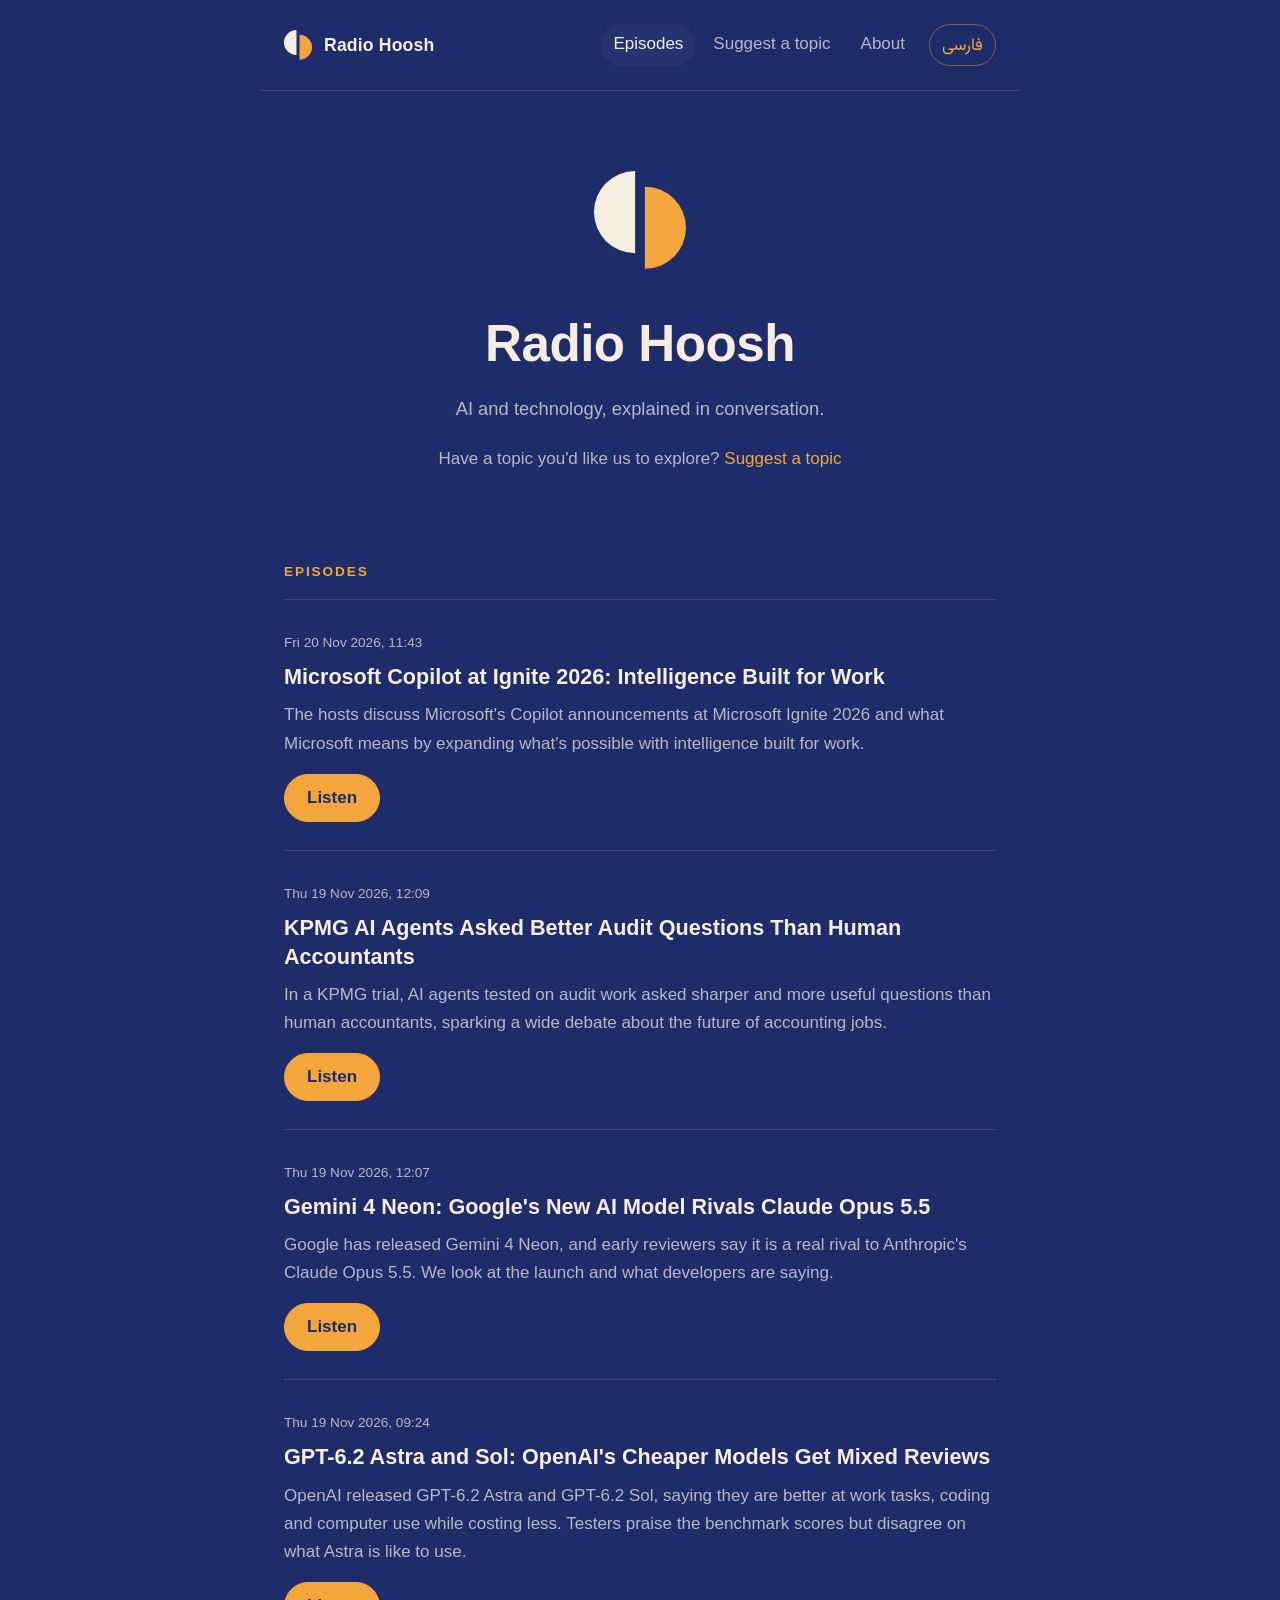
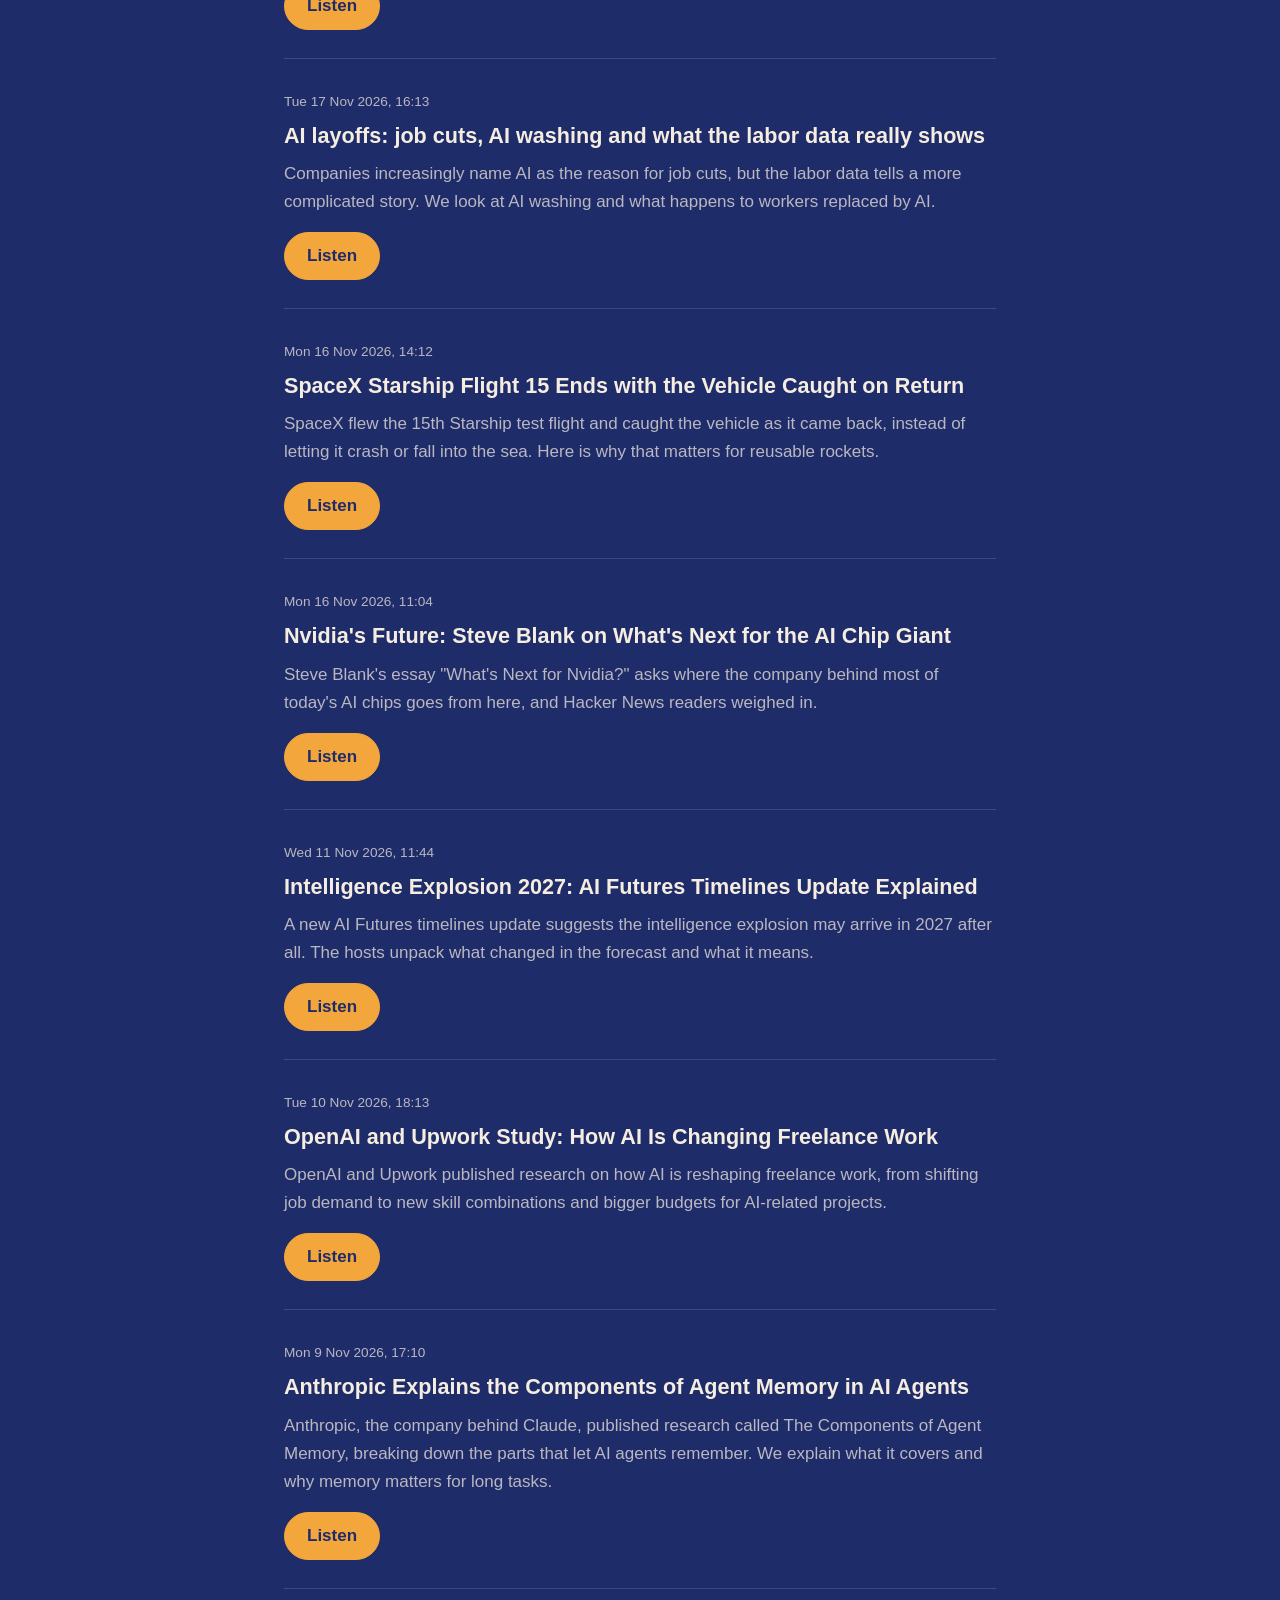
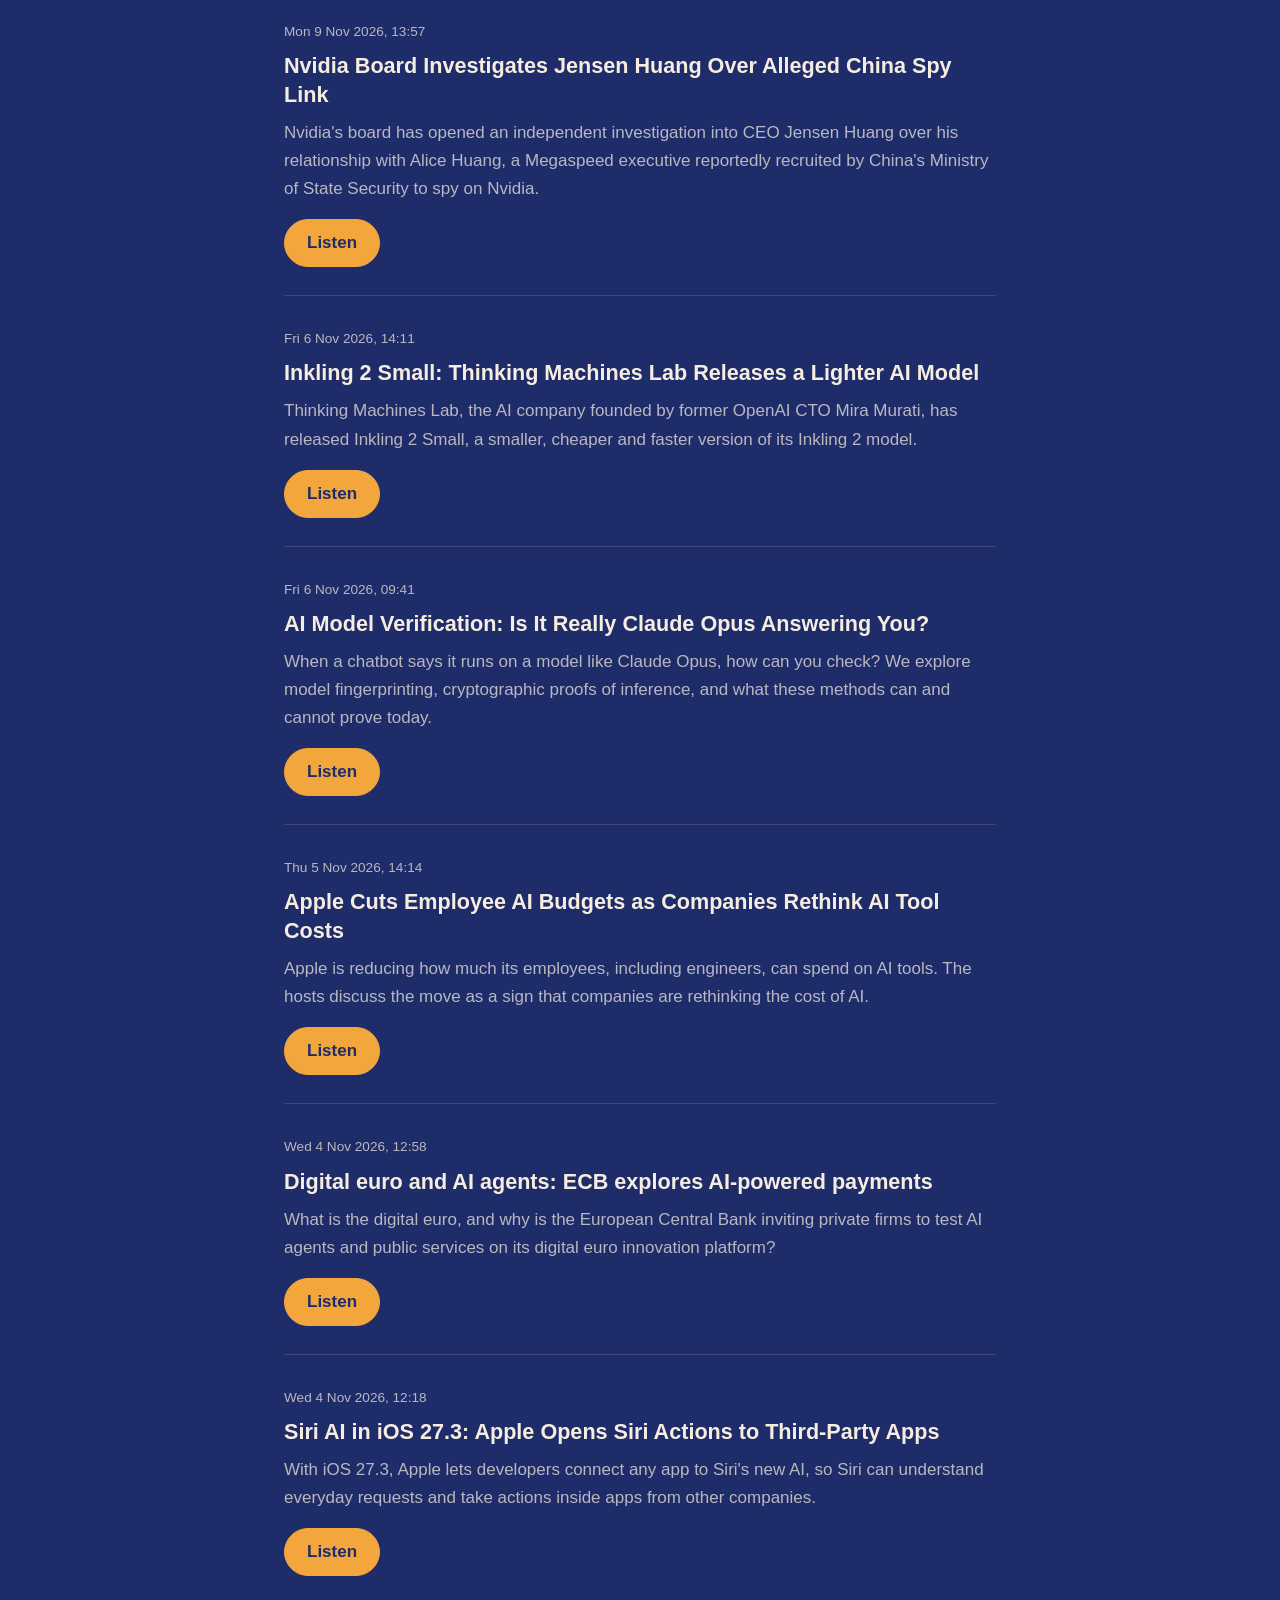
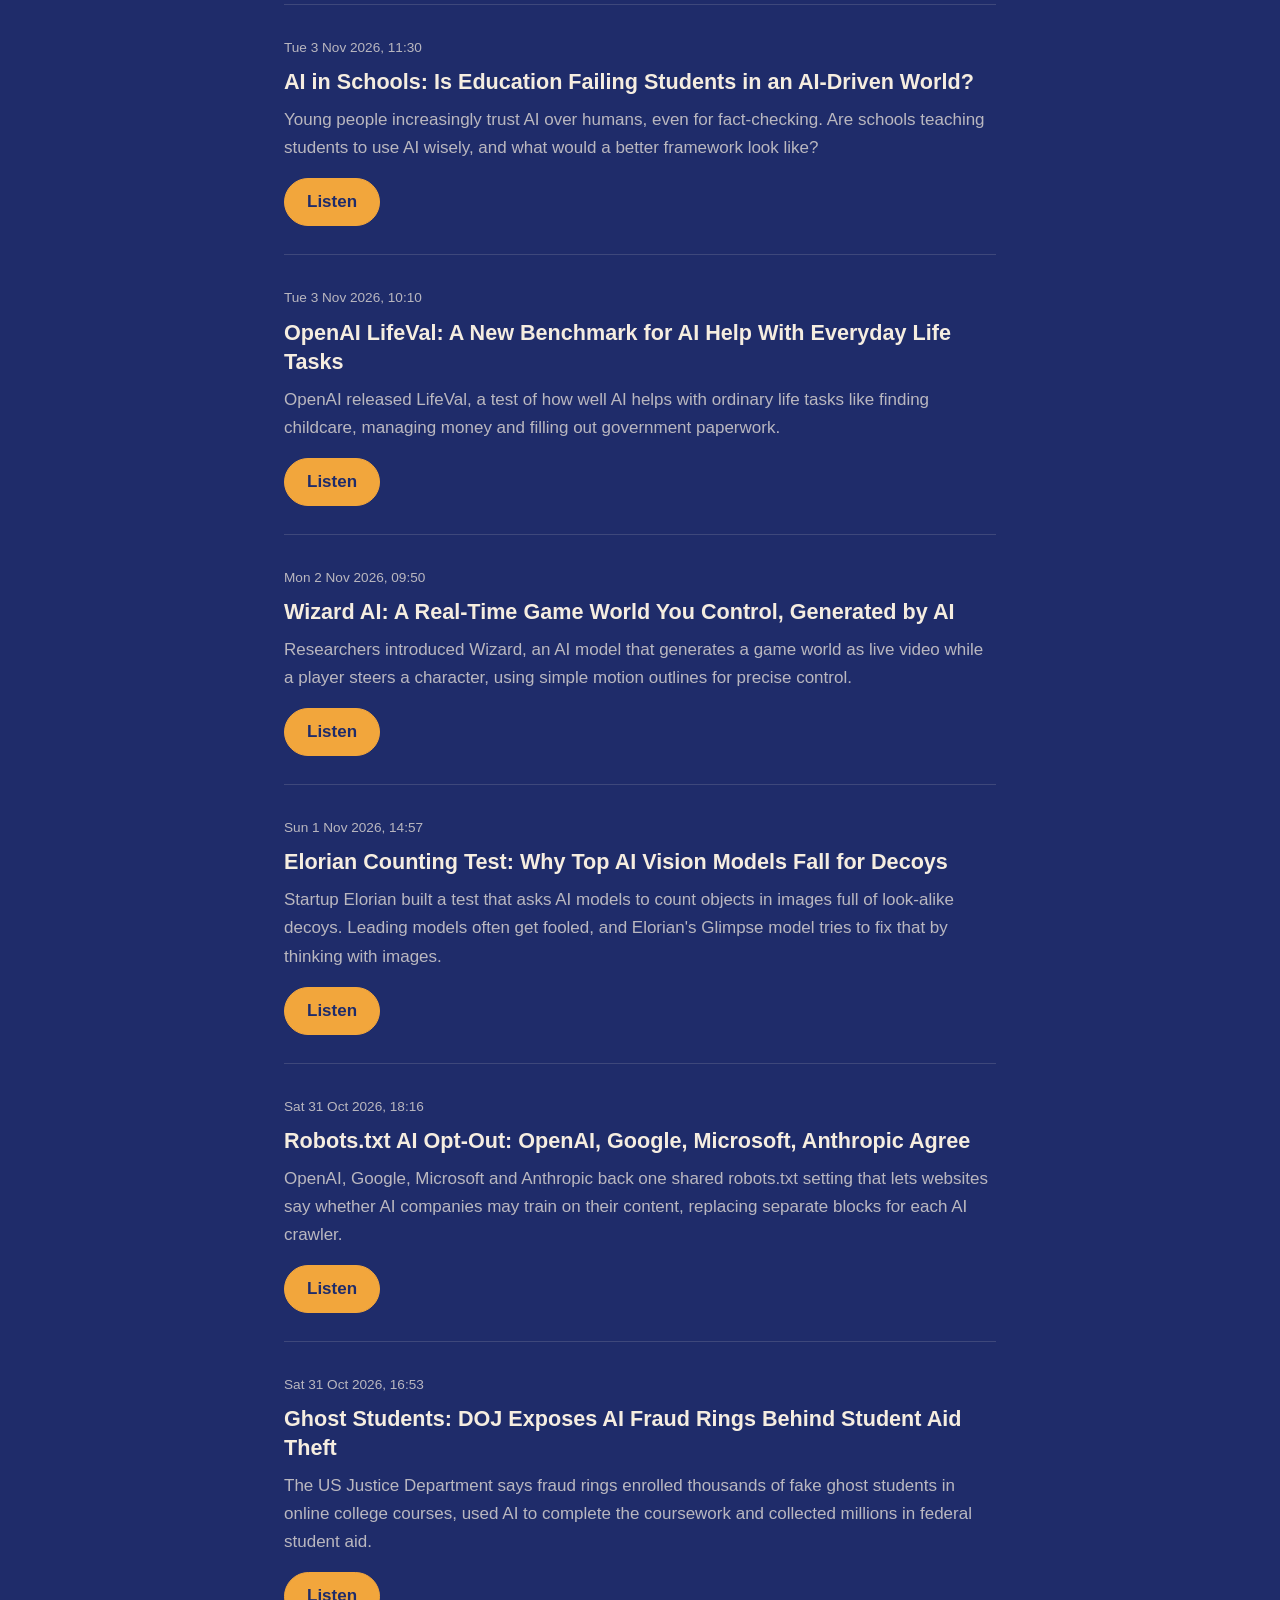
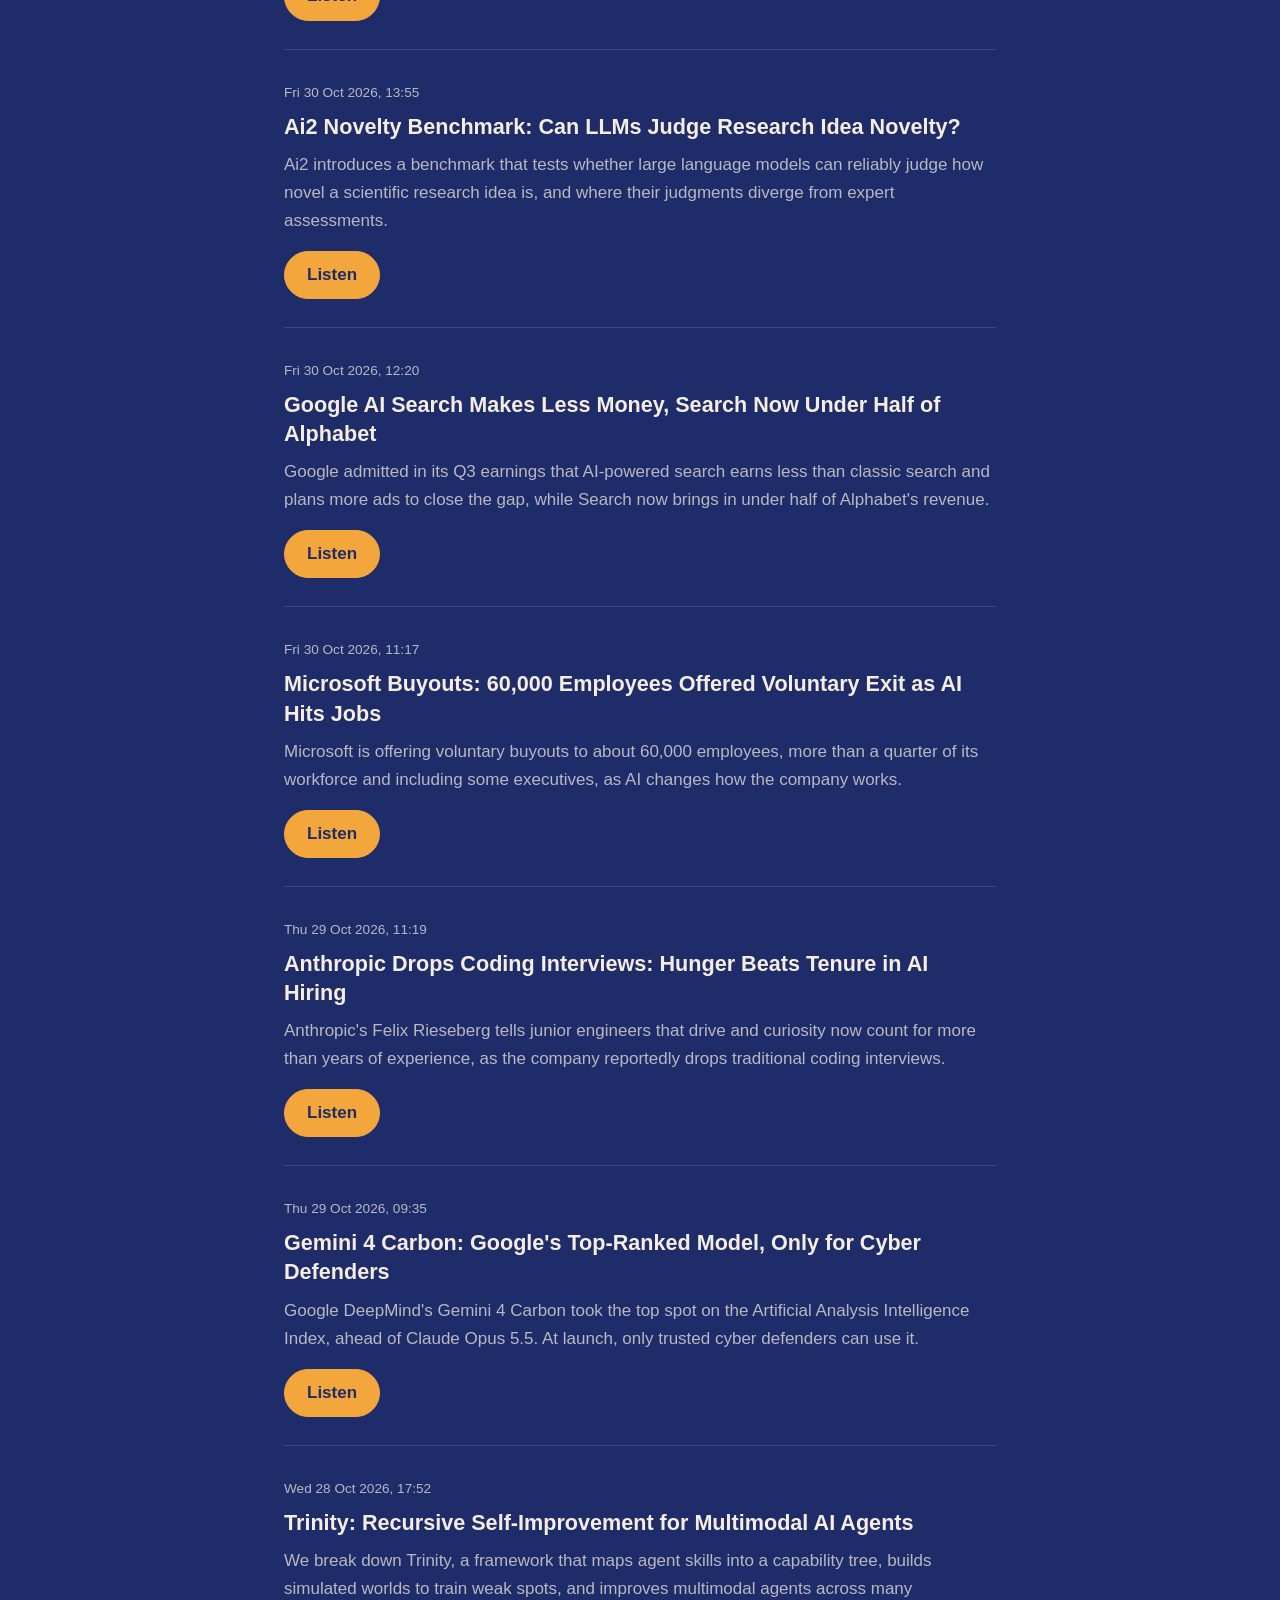
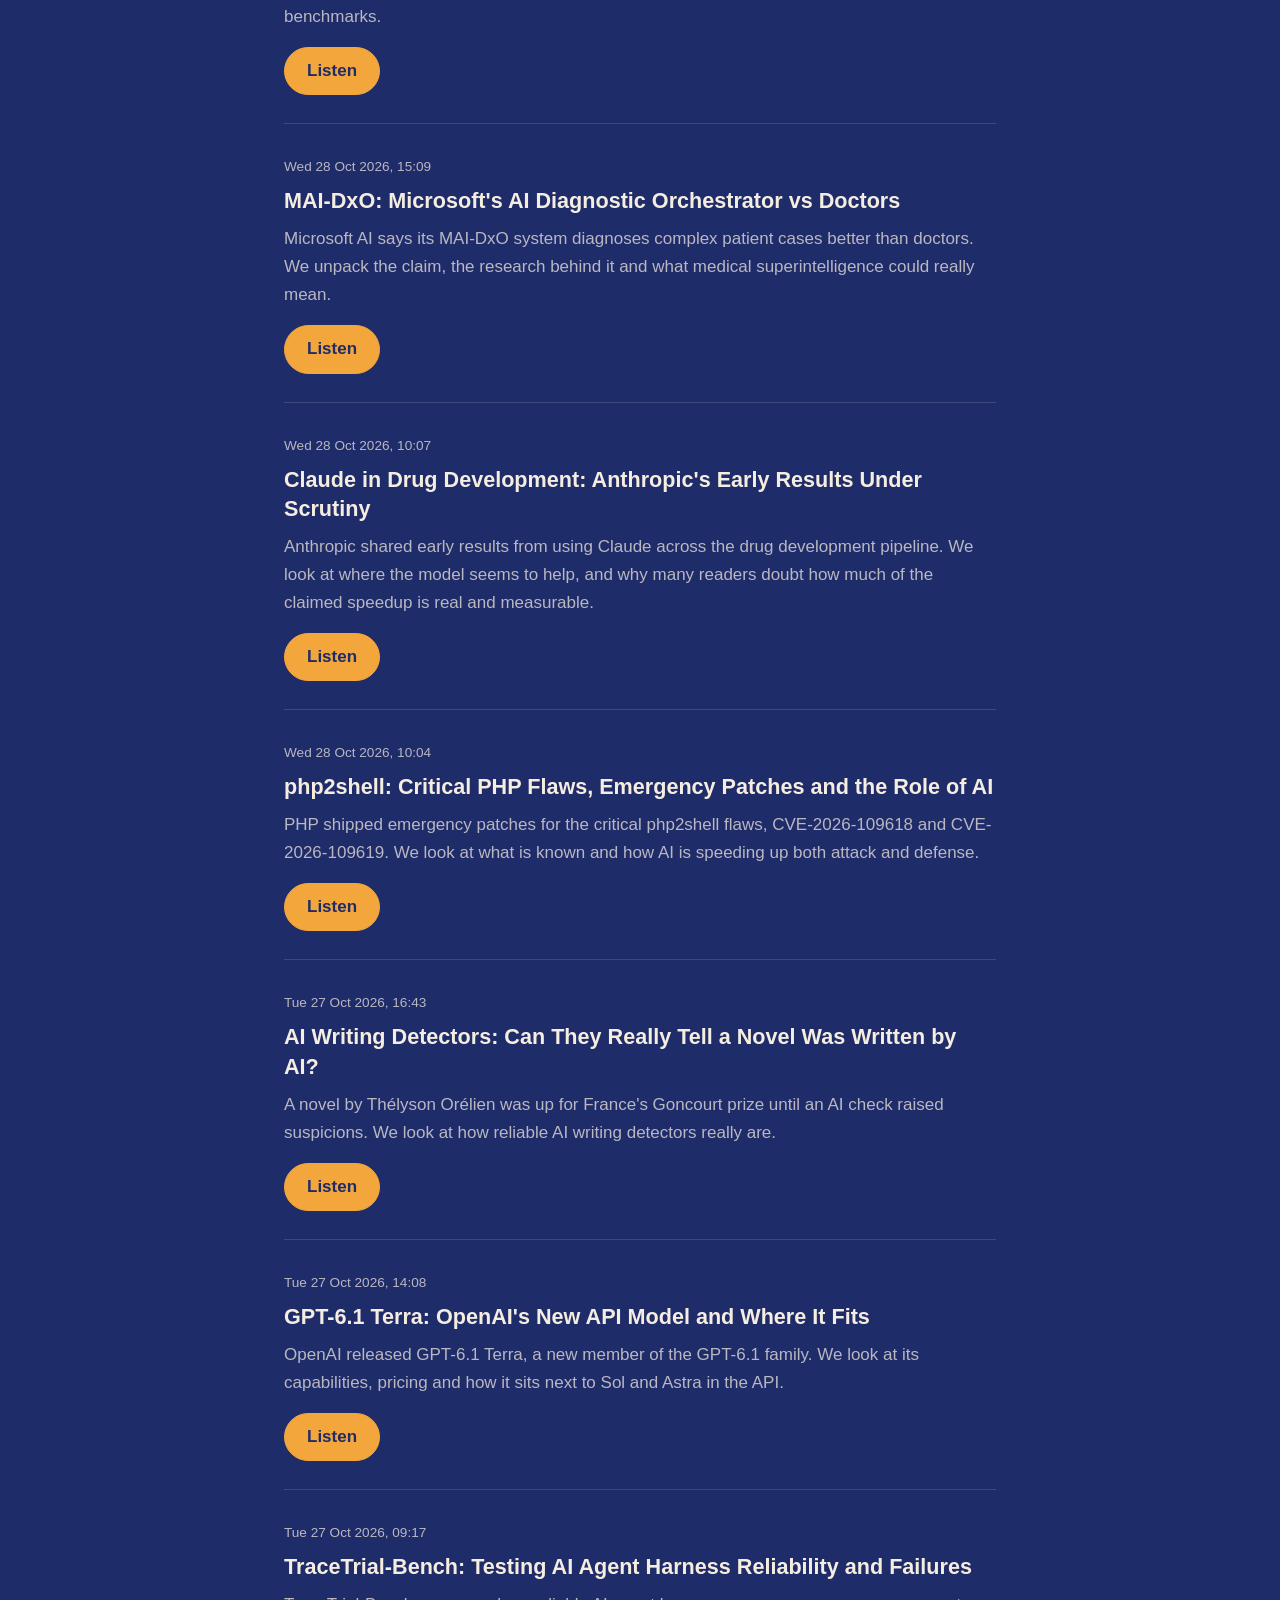
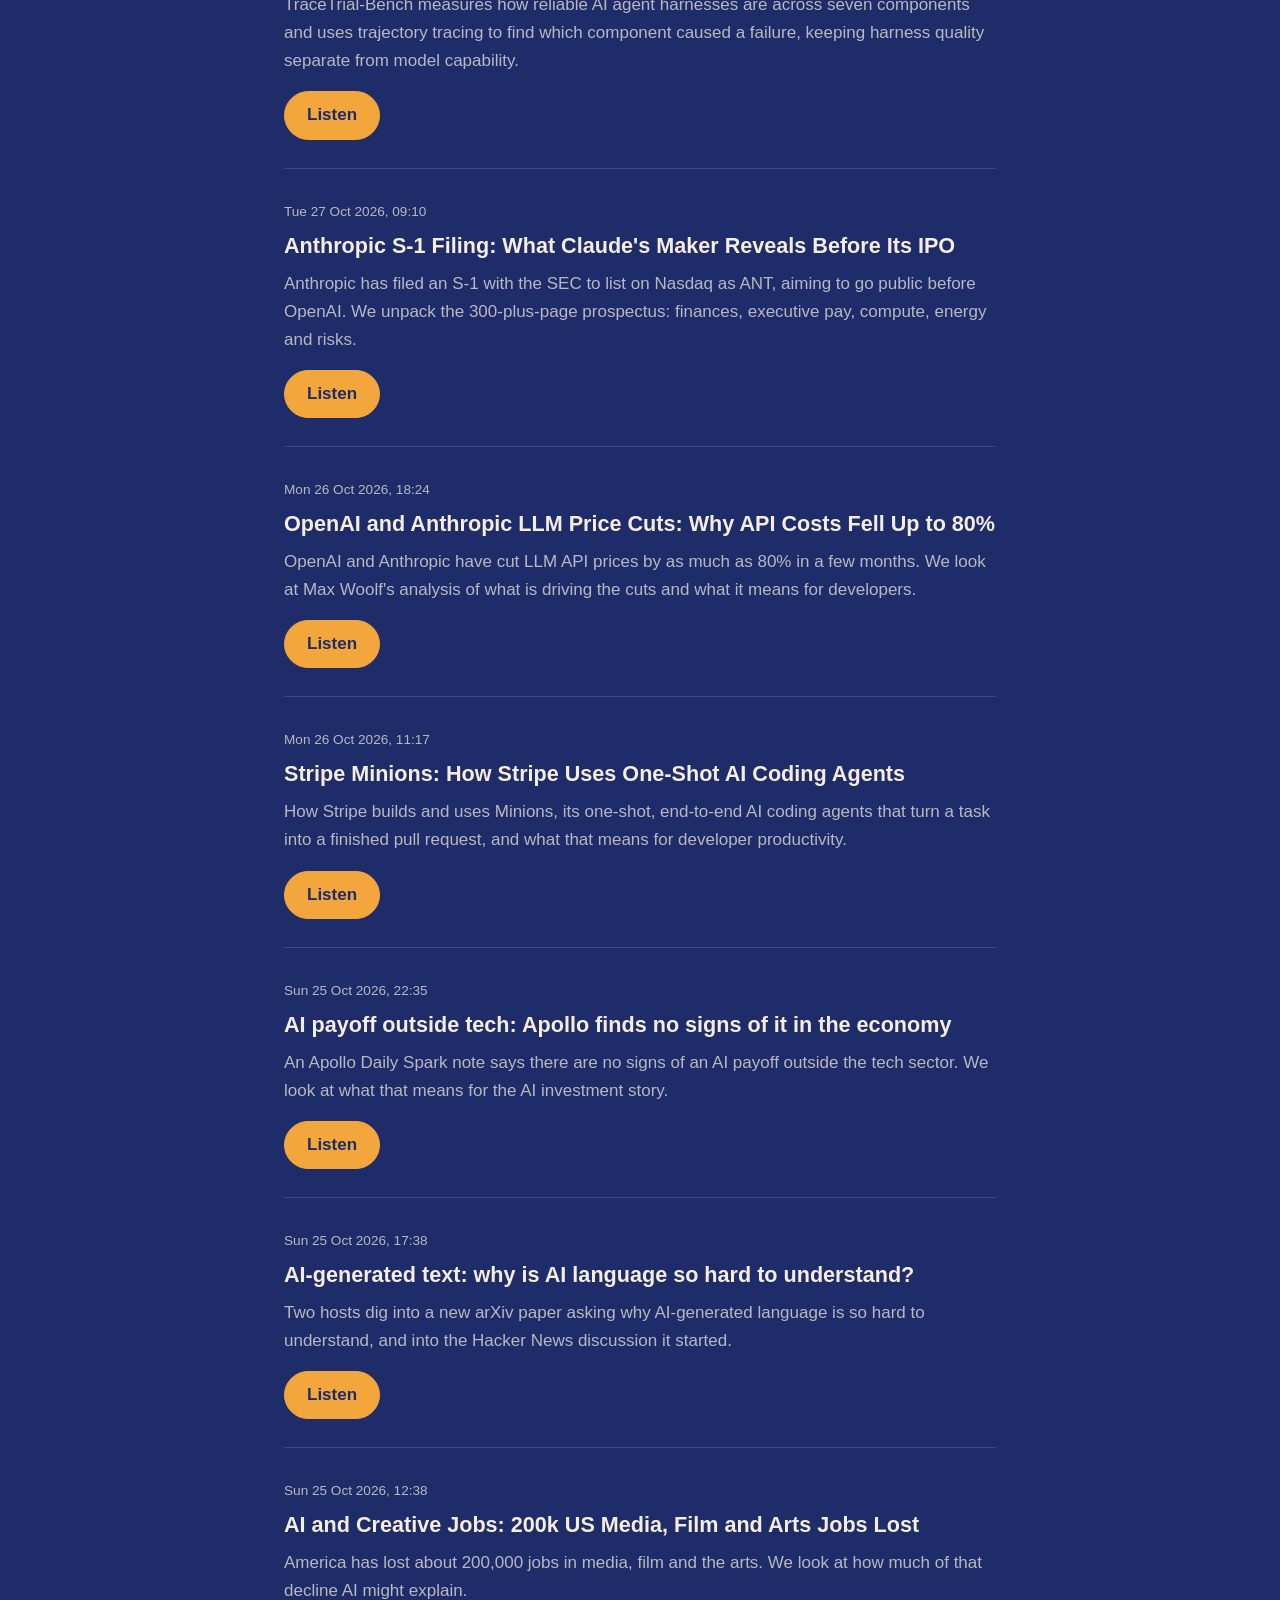
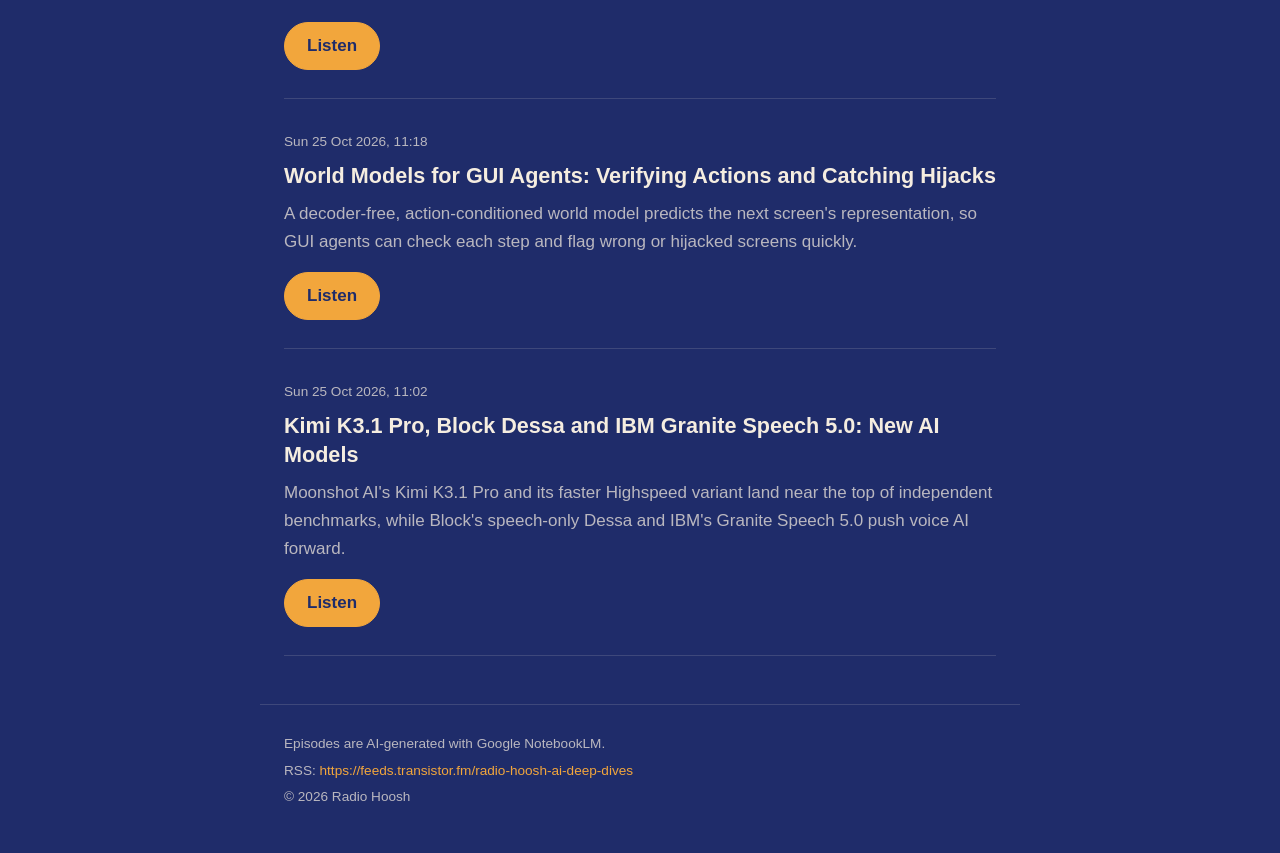
==== commit 8ca1ef95: "Update website" ====
--- a/index.html
+++ b/index.html
@@ -24,7 +24,7 @@
 <link rel="alternate" hreflang="fa" href="https://radiohoosh.com/fa/">
 <link rel="alternate" hreflang="x-default" href="https://radiohoosh.com/">
 <link rel="alternate" type="application/rss+xml" title="Radio Hoosh" href="https://feeds.transistor.fm/radio-hoosh-ai-deep-dives">
-<script type="application/ld+json">{"@context":"https://schema.org","@type":"PodcastSeries","name":"Radio Hoosh","description":"AI and technology, explained in conversation.","url":"https://radiohoosh.com/","inLanguage":"en","webFeed":"https://feeds.transistor.fm/radio-hoosh-ai-deep-dives","image":"https://radiohoosh.com/share-en.png","author":{"@type":"Person","name":"Kasra Qasempour","url":"https://www.linkedin.com/in/kasraq"},"publisher":{"@type":"Person","name":"Kasra Qasempour","url":"https://www.linkedin.com/in/kasraq"},"episode":[{"@type":"PodcastEpisode","name":"KPMG AI Agents Asked Better Audit Questions Than Human Accountants","description":"In a KPMG trial, AI agents tested on audit work asked sharper and more useful questions than human accountants, sparking a wide debate about the future of accounting jobs.","datePublished":"2026-11-19T12:09+01:00","url":"https://share.transistor.fm/s/24fc7dc2","inLanguage":"en","keywords":"KPMG AI, KPMG AI agents, AI agents audit, AI in auditing, AI vs accountants, AI in accounting, Big Four AI, future of accounting jobs, will AI replace accountants, AI audit trial, AI agents, financial audit, AI and jobs, AI news, artificial intelligence"},{"@type":"PodcastEpisode","name":"Gemini 4 Neon: Google's New AI Model Rivals Claude Opus 5.5","description":"Google has released Gemini 4 Neon, and early reviewers say it is a real rival to Anthropic's Claude Opus 5.5. We look at the launch and what developers are saying.","datePublished":"2026-11-19T12:07+01:00","url":"https://share.transistor.fm/s/3942fe56","inLanguage":"en","keywords":"Gemini 4 Neon, Gemini 4, Google Gemini, Claude Opus 5.5, Gemini vs Claude, Anthropic Claude, Google DeepMind, new Google AI model, best AI model 2026, AI model comparison, OpenAI vs Google vs Anthropic, large language models, AI news, artificial intelligence"},{"@type":"PodcastEpisode","name":"GPT-6.2 Astra and Sol: OpenAI's Cheaper Models Get Mixed Reviews","description":"OpenAI released GPT-6.2 Astra and GPT-6.2 Sol, saying they are better at work tasks, coding and computer use while costing less. Testers praise the benchmark scores but disagree on what Astra is like to use.","datePublished":"2026-11-19T09:24+01:00","url":"https://share.transistor.fm/s/49377a06","inLanguage":"en","keywords":"GPT-6.2, GPT-6.2 Astra, GPT-6.2 Sol, OpenAI, OpenAI new model, ChatGPT, GPT-6.2 review, AI coding models, AI computer use, AI model pricing, AI benchmarks, large language models, AI news, artificial intelligence"},{"@type":"PodcastEpisode","name":"AI layoffs: job cuts, AI washing and what the labor data really shows","description":"Companies increasingly name AI as the reason for job cuts, but the labor data tells a more complicated story. We look at AI washing and what happens to workers replaced by AI.","datePublished":"2026-11-17T16:13+01:00","url":"https://share.transistor.fm/s/01f114da","inLanguage":"en","keywords":"AI layoffs, AI job cuts, AI washing, AI washing layoffs, AI replacing jobs, AI and jobs, AI and the workforce, layoffs 2026, workers replaced by AI, future of work, labor market data, AI impact on employment, automation and jobs, artificial intelligence news, tech news podcast"},{"@type":"PodcastEpisode","name":"SpaceX Starship Flight 15 Ends with the Vehicle Caught on Return","description":"SpaceX flew the 15th Starship test flight and caught the vehicle as it came back, instead of letting it crash or fall into the sea. Here is why that matters for reusable rockets.","datePublished":"2026-11-16T14:12+01:00","url":"https://share.transistor.fm/s/b3fdf53a","inLanguage":"en","keywords":"SpaceX Starship, Starship Flight 15, Starship catch, SpaceX rocket catch, Starship test flight, SpaceX, Starship, reusable rocket, rocket reusability, cost of space launch, Moon and Mars missions, satellite launches, space technology news, spaceflight, tech news podcast"},{"@type":"PodcastEpisode","name":"Nvidia's Future: Steve Blank on What's Next for the AI Chip Giant","description":"Steve Blank's essay \"What's Next for Nvidia?\" asks where the company behind most of today's AI chips goes from here, and Hacker News readers weighed in.","datePublished":"2026-11-16T11:04+01:00","url":"https://share.transistor.fm/s/5c165092","inLanguage":"en","keywords":"Nvidia, Steve Blank, What's Next for Nvidia, Nvidia future, Nvidia AI chips, Nvidia GPU, Steve Blank essay, Hacker News, AI chips, AI hardware, semiconductors, AI industry, tech investing, AI news, tech podcast"},{"@type":"PodcastEpisode","name":"Intelligence Explosion 2027: AI Futures Timelines Update Explained","description":"A new AI Futures timelines update suggests the intelligence explosion may arrive in 2027 after all. The hosts unpack what changed in the forecast and what it means.","datePublished":"2026-11-11T11:44+01:00","url":"https://share.transistor.fm/s/edd3e2bf","inLanguage":"en","keywords":"AI Futures Project, AI 2027, intelligence explosion, intelligence explosion 2027, AI timelines, AI timelines update, AI forecasting, AGI timeline, superintelligence, when will AGI arrive, AI safety, future of AI, AI predictions, artificial intelligence news, AI podcast"},{"@type":"PodcastEpisode","name":"OpenAI and Upwork Study: How AI Is Changing Freelance Work","description":"OpenAI and Upwork published research on how AI is reshaping freelance work, from shifting job demand to new skill combinations and bigger budgets for AI-related projects.","datePublished":"2026-11-10T18:13+01:00","url":"https://share.transistor.fm/s/1ffb6df9","inLanguage":"en","keywords":"OpenAI, Upwork, OpenAI Upwork study, AI freelance work, AI and freelancers, freelancing with AI, AI impact on jobs, future of work, AI skills in demand, gig economy AI, AI and employment, AI research, AI news, artificial intelligence"},{"@type":"PodcastEpisode","name":"Anthropic Explains the Components of Agent Memory in AI Agents","description":"Anthropic, the company behind Claude, published research called The Components of Agent Memory, breaking down the parts that let AI agents remember. We explain what it covers and why memory matters for long tasks.","datePublished":"2026-11-09T17:10+01:00","url":"https://share.transistor.fm/s/3c0c7aa5","inLanguage":"en","keywords":"Anthropic, Claude, Components of Agent Memory, agent memory, AI agent memory, Anthropic research, Claude agents, AI agents, agentic AI, LLM memory, AI memory, Hacker News, AI news, artificial intelligence"},{"@type":"PodcastEpisode","name":"Nvidia Board Investigates Jensen Huang Over Alleged China Spy Link","description":"Nvidia's board has opened an independent investigation into CEO Jensen Huang over his relationship with Alice Huang, a Megaspeed executive reportedly recruited by China's Ministry of State Security to spy on Nvidia.","datePublished":"2026-11-09T13:57+01:00","url":"https://share.transistor.fm/s/d469b27f","inLanguage":"en","keywords":"Nvidia, Jensen Huang, Jensen Huang investigation, Nvidia board investigation, Alice Huang, Megaspeed, Ministry of State Security, China spy Nvidia, Nvidia CEO, Nvidia espionage, AI chips, Nvidia stock news, AI news, tech news"},{"@type":"PodcastEpisode","name":"Inkling 2 Small: Thinking Machines Lab Releases a Lighter AI Model","description":"Thinking Machines Lab, the AI company founded by former OpenAI CTO Mira Murati, has released Inkling 2 Small, a smaller, cheaper and faster version of its Inkling 2 model.","datePublished":"2026-11-06T14:11+01:00","url":"https://share.transistor.fm/s/0cb4d81e","inLanguage":"en","keywords":"Inkling 2 Small, Inkling 2, Thinking Machines Lab, Thinking Machines, Mira Murati, Mira Murati AI model, small language model, lightweight AI model, affordable AI models, new AI model release, AI startups, AI for developers, AI news, artificial intelligence"},{"@type":"PodcastEpisode","name":"AI Model Verification: Is It Really Claude Opus Answering You?","description":"When a chatbot says it runs on a model like Claude Opus, how can you check? We explore model fingerprinting, cryptographic proofs of inference, and what these methods can and cannot prove today.","datePublished":"2026-11-06T09:41+01:00","url":"https://share.transistor.fm/s/c0f9e3d4","inLanguage":"en","keywords":"Claude Opus, Anthropic, AI model verification, verify which AI model, model fingerprinting, LLM fingerprinting, provable inference, cryptographic proof AI model, verifiable AI inference, model substitution, LLM API trust, AI transparency, AI security, large language models, AI news"},{"@type":"PodcastEpisode","name":"Apple Cuts Employee AI Budgets as Companies Rethink AI Tool Costs","description":"Apple is reducing how much its employees, including engineers, can spend on AI tools. The hosts discuss the move as a sign that companies are rethinking the cost of AI.","datePublished":"2026-11-05T14:14+01:00","url":"https://share.transistor.fm/s/f48868cc","inLanguage":"en","keywords":"Apple, Apple AI budget, Apple employee AI spending, Apple engineers AI tools, Apple cost cutting, AI spending limits, cost of AI tools, enterprise AI costs, AI coding tools, AI in the workplace, tech industry news, AI news, artificial intelligence"},{"@type":"PodcastEpisode","name":"Digital euro and AI agents: ECB explores AI-powered payments","description":"What is the digital euro, and why is the European Central Bank inviting private firms to test AI agents and public services on its digital euro innovation platform?","datePublished":"2026-11-04T12:58+01:00","url":"https://share.transistor.fm/s/5e74e53f","inLanguage":"en","keywords":"digital euro, ECB digital euro, European Central Bank, digital euro AI agents, digital euro innovation platform, AI agents payments, agentic payments, AI-powered payments, central bank digital currency, CBDC, euro CBDC, fintech Europe, future of payments, AI in finance, AI news"},{"@type":"PodcastEpisode","name":"Siri AI in iOS 27.3: Apple Opens Siri Actions to Third-Party Apps","description":"With iOS 27.3, Apple lets developers connect any app to Siri's new AI, so Siri can understand everyday requests and take actions inside apps from other companies.","datePublished":"2026-11-04T12:18+01:00","url":"https://share.transistor.fm/s/90a7694c","inLanguage":"en","keywords":"Siri AI, iOS 27.3, Apple Siri third-party apps, Siri app actions, Apple Intelligence, new Siri update, Siri for developers, Apple AI assistant, iPhone AI features, AI agents on iPhone, Apple developer news, AI assistant apps, AI news, tech news podcast"},{"@type":"PodcastEpisode","name":"AI in Schools: Is Education Failing Students in an AI-Driven World?","description":"Young people increasingly trust AI over humans, even for fact-checking. Are schools teaching students to use AI wisely, and what would a better framework look like?","datePublished":"2026-11-03T11:30+01:00","url":"https://share.transistor.fm/s/862f7e58","inLanguage":"en","keywords":"AI in schools, AI in education, Seldon report AI, young people trust AI, AI fact-checking, students and AI, AI literacy, critical thinking AI, education policy UK, future of education, AI and teenagers, ChatGPT in school, media literacy, artificial intelligence"},{"@type":"PodcastEpisode","name":"OpenAI LifeVal: A New Benchmark for AI Help With Everyday Life Tasks","description":"OpenAI released LifeVal, a test of how well AI helps with ordinary life tasks like finding childcare, managing money and filling out government paperwork.","datePublished":"2026-11-03T10:10+01:00","url":"https://share.transistor.fm/s/9d9cf55c","inLanguage":"en","keywords":"LifeVal, OpenAI LifeVal, OpenAI, OpenAI benchmark, ChatGPT, AI benchmark, AI evaluation, AI for everyday life, AI personal finance, AI childcare search, AI government paperwork, chatbot usefulness, AI news, artificial intelligence"},{"@type":"PodcastEpisode","name":"Wizard AI: A Real-Time Game World You Control, Generated by AI","description":"Researchers introduced Wizard, an AI model that generates a game world as live video while a player steers a character, using simple motion outlines for precise control.","datePublished":"2026-11-02T09:50+01:00","url":"https://share.transistor.fm/s/181ee79f","inLanguage":"en","keywords":"Wizard AI, Wizard world model, AI generated game world, real-time video generation, interactive world model, playable AI world, controllable video generation, AI game engine, generative AI games, character control AI, robot training simulation, world models, AI research paper, generative video"},{"@type":"PodcastEpisode","name":"Elorian Counting Test: Why Top AI Vision Models Fall for Decoys","description":"Startup Elorian built a test that asks AI models to count objects in images full of look-alike decoys. Leading models often get fooled, and Elorian's Glimpse model tries to fix that by thinking with images.","datePublished":"2026-11-01T14:57+01:00","url":"https://share.transistor.fm/s/4bb95e52","inLanguage":"en","keywords":"Elorian, Elorian Glimpse, Glimpse AI model, AI counting test, thinking with images, AI vision benchmark, visual reasoning AI, multimodal AI models, vision language models, AI decoy test, computer vision, AI benchmarks, AI news, artificial intelligence"},{"@type":"PodcastEpisode","name":"Robots.txt AI Opt-Out: OpenAI, Google, Microsoft, Anthropic Agree","description":"OpenAI, Google, Microsoft and Anthropic back one shared robots.txt setting that lets websites say whether AI companies may train on their content, replacing separate blocks for each AI crawler.","datePublished":"2026-10-31T18:16+01:00","url":"https://share.transistor.fm/s/07da5027","inLanguage":"en","keywords":"robots.txt AI training, AI training opt-out, OpenAI robots.txt, Google AI training control, Microsoft AI training, Anthropic web crawler, block AI crawlers, AI crawler opt-out, AI training data websites, publishers vs AI companies, AI copyright lawsuits, web content AI consent, AI news, artificial intelligence"},{"@type":"PodcastEpisode","name":"Ghost Students: DOJ Exposes AI Fraud Rings Behind Student Aid Theft","description":"The US Justice Department says fraud rings enrolled thousands of fake ghost students in online college courses, used AI to complete the coursework and collected millions in federal student aid.","datePublished":"2026-10-31T16:53+01:00","url":"https://share.transistor.fm/s/904390dd","inLanguage":"en","keywords":"ghost students, ghost students AI, DOJ student aid fraud, student loan fraud, FAFSA fraud, AI fraud rings, federal student aid, online college fraud, AI cheating online courses, identity verification AI, generative AI fraud, AI in education, Department of Justice AI, AI news, tech news"},{"@type":"PodcastEpisode","name":"Ai2 Novelty Benchmark: Can LLMs Judge Research Idea Novelty?","description":"Ai2 introduces a benchmark that tests whether large language models can reliably judge how novel a scientific research idea is, and where their judgments diverge from expert assessments.","datePublished":"2026-10-30T13:55+01:00","url":"https://share.transistor.fm/s/008da8b6","inLanguage":"en","keywords":"Ai2 novelty benchmark, Allen Institute for AI, Ai2, LLM novelty assessment, research idea novelty, LLM as a judge, AI peer review, automated scientific discovery, AI research agents, AI for science, LLM benchmark, AI idea generation, large language models, AI news"},{"@type":"PodcastEpisode","name":"Google AI Search Makes Less Money, Search Now Under Half of Alphabet","description":"Google admitted in its Q3 earnings that AI-powered search earns less than classic search and plans more ads to close the gap, while Search now brings in under half of Alphabet's revenue.","datePublished":"2026-10-30T12:20+01:00","url":"https://share.transistor.fm/s/6eb79bf5","inLanguage":"en","keywords":"Google AI search, Google Q3 earnings, Alphabet earnings, Alphabet revenue, Google Search revenue, AI Overviews ads, Google ads in AI search, Google stock, Google cash flow, AI search monetization, generative AI business model, publishers and AI search, search advertising, AI news, tech news"},{"@type":"PodcastEpisode","name":"Microsoft Buyouts: 60,000 Employees Offered Voluntary Exit as AI Hits Jobs","description":"Microsoft is offering voluntary buyouts to about 60,000 employees, more than a quarter of its workforce and including some executives, as AI changes how the company works.","datePublished":"2026-10-30T11:17+01:00","url":"https://share.transistor.fm/s/843599e8","inLanguage":"en","keywords":"Microsoft buyouts, Microsoft voluntary exit offer, Microsoft layoffs, Microsoft employees, Microsoft AI, Microsoft workforce reduction, tech layoffs 2026, big tech job cuts, AI and jobs, AI replacing jobs, future of work, AI news, tech news"},{"@type":"PodcastEpisode","name":"Anthropic Drops Coding Interviews: Hunger Beats Tenure in AI Hiring","description":"Anthropic's Felix Rieseberg tells junior engineers that drive and curiosity now count for more than years of experience, as the company reportedly drops traditional coding interviews.","datePublished":"2026-10-29T11:19+01:00","url":"https://share.transistor.fm/s/c91cdac9","inLanguage":"en","keywords":"Anthropic coding interviews, Anthropic hiring, Felix Rieseberg, hunger beats tenure, Latent Space, Claude Code, coding agents, AI coding agents and jobs, junior engineers advice, software engineering interviews, tech hiring 2026, future of software engineering, AI and developer jobs, early career software engineer, AI news"},{"@type":"PodcastEpisode","name":"Gemini 4 Carbon: Google's Top-Ranked Model, Only for Cyber Defenders","description":"Google DeepMind's Gemini 4 Carbon took the top spot on the Artificial Analysis Intelligence Index, ahead of Claude Opus 5.5. At launch, only trusted cyber defenders can use it.","datePublished":"2026-10-29T09:35+01:00","url":"https://share.transistor.fm/s/39b53d3b","inLanguage":"en","keywords":"Gemini 4 Carbon, Google Gemini, Google DeepMind, Gemini 4, Claude Opus 5.5, Artificial Analysis Intelligence Index, frontier AI model, AI benchmark leaderboard, AI cybersecurity, cyber defenders AI access, agentic AI, AI coding model, AI safety, AI news"},{"@type":"PodcastEpisode","name":"Trinity: Recursive Self-Improvement for Multimodal AI Agents","description":"We break down Trinity, a framework that maps agent skills into a capability tree, builds simulated worlds to train weak spots, and improves multimodal agents across many benchmarks.","datePublished":"2026-10-28T17:52+01:00","url":"https://share.transistor.fm/s/92bb01a9","inLanguage":"en","keywords":"Trinity AI framework, Trinity recursive self-improvement, recursive self-improvement, self-improving AI agents, multimodal agents, capability tree, simulated training environments, synthetic training data, AI agent benchmarks, Hugging Face papers, AI research paper explained, AI agents, machine learning, AI news"},{"@type":"PodcastEpisode","name":"MAI-DxO: Microsoft's AI Diagnostic Orchestrator vs Doctors","description":"Microsoft AI says its MAI-DxO system diagnoses complex patient cases better than doctors. We unpack the claim, the research behind it and what medical superintelligence could really mean.","datePublished":"2026-10-28T15:09+01:00","url":"https://share.transistor.fm/s/6afead3a","inLanguage":"en","keywords":"MAI-DxO, Microsoft AI Diagnostic Orchestrator, Microsoft AI, medical superintelligence, Microsoft AI diagnosis, AI vs doctors, sequential diagnosis, AI medical diagnosis, AI in healthcare, language models in medicine, clinical AI, health tech, artificial intelligence news"},{"@type":"PodcastEpisode","name":"Claude in Drug Development: Anthropic's Early Results Under Scrutiny","description":"Anthropic shared early results from using Claude across the drug development pipeline. We look at where the model seems to help, and why many readers doubt how much of the claimed speedup is real and measurable.","datePublished":"2026-10-28T10:07+01:00","url":"https://share.transistor.fm/s/caea6f88","inLanguage":"en","keywords":"Claude, Anthropic, Anthropic drug development, Claude drug discovery, AI drug development, AI drug discovery, LLM pharma, AI in pharmaceutical research, AI clinical development, frontier AI models, large language models, AI in healthcare, AI in biotech, artificial intelligence news"},{"@type":"PodcastEpisode","name":"php2shell: Critical PHP Flaws, Emergency Patches and the Role of AI","description":"PHP shipped emergency patches for the critical php2shell flaws, CVE-2026-109618 and CVE-2026-109619. We look at what is known and how AI is speeding up both attack and defense.","datePublished":"2026-10-28T10:04+01:00","url":"https://share.transistor.fm/s/ea5b18e2","inLanguage":"en","keywords":"php2shell, php2shell vulnerability, CVE-2026-109618, CVE-2026-109619, PHP vulnerability, PHP emergency patch, PHP security update, ChatGPT vulnerability discovery, HKCERT warning, AI in cybersecurity, AI cyber attacks, patch management, web security, cybersecurity news, AI news"},{"@type":"PodcastEpisode","name":"AI Writing Detectors: Can They Really Tell a Novel Was Written by AI?","description":"A novel by Thélyson Orélien was up for France's Goncourt prize until an AI check raised suspicions. We look at how reliable AI writing detectors really are.","datePublished":"2026-10-27T16:43+01:00","url":"https://share.transistor.fm/s/d31fa39b","inLanguage":"en","keywords":"Thélyson Orélien, Goncourt prize AI, Prix Goncourt novel scandal, AI writing detector, AI detection accuracy, how reliable are AI detectors, can AI detectors spot AI writing, AI written novel, AI generated books, plagiarism and AI, AI in publishing, AI and literature, detect AI text, generative AI, AI news podcast"},{"@type":"PodcastEpisode","name":"GPT-6.1 Terra: OpenAI's New API Model and Where It Fits","description":"OpenAI released GPT-6.1 Terra, a new member of the GPT-6.1 family. We look at its capabilities, pricing and how it sits next to Sol and Astra in the API.","datePublished":"2026-10-27T14:08+01:00","url":"https://share.transistor.fm/s/e36bc920","inLanguage":"en","keywords":"GPT-6.1 Terra, GPT-6.1, OpenAI Terra, GPT-6.1 Sol, GPT-6.1 Astra, OpenAI new model, OpenAI API, OpenAI API pricing, GPT-6.1 Terra pricing, LLM comparison, frontier AI models, open-weight models, AI news, large language models, artificial intelligence"},{"@type":"PodcastEpisode","name":"TraceTrial-Bench: Testing AI Agent Harness Reliability and Failures","description":"TraceTrial-Bench measures how reliable AI agent harnesses are across seven components and uses trajectory tracing to find which component caused a failure, keeping harness quality separate from model capability.","datePublished":"2026-10-27T09:17+01:00","url":"https://share.transistor.fm/s/549a298c","inLanguage":"en","keywords":"TraceTrial-Bench, Trial by Trace, agent harness, AI agent benchmark, agent harness reliability, failure attribution, trajectory tracing, coding agents, tool use agents, LLM agent evaluation, agent scaffolding, debugging AI agents, AI benchmarks, AI agents, artificial intelligence"},{"@type":"PodcastEpisode","name":"Anthropic S-1 Filing: What Claude's Maker Reveals Before Its IPO","description":"Anthropic has filed an S-1 with the SEC to list on Nasdaq as ANT, aiming to go public before OpenAI. We unpack the 300-plus-page prospectus: finances, executive pay, compute, energy and risks.","datePublished":"2026-10-27T09:10+01:00","url":"https://share.transistor.fm/s/b914c7c3","inLanguage":"en","keywords":"Anthropic S-1, Anthropic IPO, Anthropic prospectus, Anthropic ANT stock, Anthropic Nasdaq, Claude, Anthropic vs OpenAI, OpenAI IPO, SEC filing, AI IPO, AI company finances, AI data center energy, AI compute, frontier AI labs, AI news"},{"@type":"PodcastEpisode","name":"OpenAI and Anthropic LLM Price Cuts: Why API Costs Fell Up to 80%","description":"OpenAI and Anthropic have cut LLM API prices by as much as 80% in a few months. We look at Max Woolf's analysis of what is driving the cuts and what it means for developers.","datePublished":"2026-10-26T18:24+01:00","url":"https://share.transistor.fm/s/6765e985","inLanguage":"en","keywords":"OpenAI API pricing, Anthropic API pricing, Claude API price, Max Woolf cheap LLMs, LLM price cuts, LLM API costs, AI inference cost, open-weight models, AI agents cost, Hacker News, OpenAI vs Anthropic, large language models, AI pricing war, AI news, artificial intelligence"},{"@type":"PodcastEpisode","name":"Stripe Minions: How Stripe Uses One-Shot AI Coding Agents","description":"How Stripe builds and uses Minions, its one-shot, end-to-end AI coding agents that turn a task into a finished pull request, and what that means for developer productivity.","datePublished":"2026-10-26T11:17+01:00","url":"https://share.transistor.fm/s/6ba0e97f","inLanguage":"en","keywords":"Stripe Minions, Stripe AI, Stripe coding agents, how Stripe uses AI, one-shot coding agents, end-to-end coding agents, autonomous coding agents, AI coding agents, AI pull requests, AI software engineering, developer productivity AI, LLMOps, AI agents, AI in software development, artificial intelligence"},{"@type":"PodcastEpisode","name":"AI payoff outside tech: Apollo finds no signs of it in the economy","description":"An Apollo Daily Spark note says there are no signs of an AI payoff outside the tech sector. We look at what that means for the AI investment story.","datePublished":"2026-10-25T22:35+01:00","url":"https://share.transistor.fm/s/4e295be9","inLanguage":"en","keywords":"Apollo AI payoff, Apollo Daily Spark, AI payoff outside tech sector, AI return on investment, AI ROI, AI productivity, AI economic impact, is AI worth the investment, AI bubble, AI hype vs reality, Hacker News AI, AI adoption in business, artificial intelligence economy, tech news podcast, AI news"},{"@type":"PodcastEpisode","name":"AI-generated text: why is AI language so hard to understand?","description":"Two hosts dig into a new arXiv paper asking why AI-generated language is so hard to understand, and into the Hacker News discussion it started.","datePublished":"2026-10-25T17:38+01:00","url":"https://share.transistor.fm/s/879a63b5","inLanguage":"en","keywords":"AI-generated text, AI generated language, why is AI text hard to understand, LLM writing, large language models, AI writing readability, ChatGPT writing style, arXiv paper AI language, Hacker News AI, AI text comprehension, machine-generated text, natural language processing, AI research podcast, artificial intelligence news"},{"@type":"PodcastEpisode","name":"AI and Creative Jobs: 200k US Media, Film and Arts Jobs Lost","description":"America has lost about 200,000 jobs in media, film and the arts. We look at how much of that decline AI might explain.","datePublished":"2026-10-25T12:38+01:00","url":"https://share.transistor.fm/s/71eabb63","inLanguage":"en","keywords":"AI creative jobs, AI job losses, AI and the creative class, Apricitas Economics, media jobs decline, film industry jobs, arts jobs America, generative AI jobs, AI replacing artists, AI unemployment, creative industry layoffs, future of work AI, Hacker News, AI economy, artificial intelligence"},{"@type":"PodcastEpisode","name":"World Models for GUI Agents: Verifying Actions and Catching Hijacks","description":"A decoder-free, action-conditioned world model predicts the next screen's representation, so GUI agents can check each step and flag wrong or hijacked screens quickly.","datePublished":"2026-10-25T11:18+01:00","url":"https://share.transistor.fm/s/a6a03c35","inLanguage":"en","keywords":"world models, action-conditioned world model, GUI agents, computer-use agents, AI agent verification, screen hijacking attack, AI agent security, decoder-free world model, agent reliability, UI automation AI, AI agents clicking interfaces, AI research paper explained, AI safety, machine learning"},{"@type":"PodcastEpisode","name":"Kimi K3.1 Pro, Block Dessa and IBM Granite Speech 5.0: New AI Models","description":"Moonshot AI's Kimi K3.1 Pro and its faster Highspeed variant land near the top of independent benchmarks, while Block's speech-only Dessa and IBM's Granite Speech 5.0 push voice AI forward.","datePublished":"2026-10-25T11:02+01:00","url":"https://share.transistor.fm/s/b3b04215","inLanguage":"en","keywords":"Kimi K3.1 Pro, Moonshot AI, Kimi K3.1 Pro Highspeed, Block Dessa, IBM Granite Speech 5.0, Granite Speech, Chinese open AI models, open weight models, AI coding models, speech native AI, speech to text model, voice AI, AI benchmarks, AI news"}]}</script>
+<script type="application/ld+json">{"@context":"https://schema.org","@type":"PodcastSeries","name":"Radio Hoosh","description":"AI and technology, explained in conversation.","url":"https://radiohoosh.com/","inLanguage":"en","webFeed":"https://feeds.transistor.fm/radio-hoosh-ai-deep-dives","image":"https://radiohoosh.com/share-en.png","author":{"@type":"Person","name":"Kasra Qasempour","url":"https://www.linkedin.com/in/kasraq"},"publisher":{"@type":"Person","name":"Kasra Qasempour","url":"https://www.linkedin.com/in/kasraq"},"episode":[{"@type":"PodcastEpisode","name":"Microsoft Copilot at Ignite 2026: Intelligence Built for Work","description":"The hosts discuss Microsoft's Copilot announcements at Microsoft Ignite 2026 and what Microsoft means by expanding what's possible with intelligence built for work.","datePublished":"2026-11-20T11:43+01:00","url":"https://share.transistor.fm/s/7e97229a","inLanguage":"en","keywords":"Microsoft Copilot, Copilot, Microsoft Ignite, Microsoft Ignite 2026, Ignite 2026, Copilot announcements, Microsoft 365 Copilot, Microsoft AI, AI at work, AI assistant, workplace AI, enterprise AI, generative AI, AI news, tech news"},{"@type":"PodcastEpisode","name":"KPMG AI Agents Asked Better Audit Questions Than Human Accountants","description":"In a KPMG trial, AI agents tested on audit work asked sharper and more useful questions than human accountants, sparking a wide debate about the future of accounting jobs.","datePublished":"2026-11-19T12:09+01:00","url":"https://share.transistor.fm/s/24fc7dc2","inLanguage":"en","keywords":"KPMG AI, KPMG AI agents, AI agents audit, AI in auditing, AI vs accountants, AI in accounting, Big Four AI, future of accounting jobs, will AI replace accountants, AI audit trial, AI agents, financial audit, AI and jobs, AI news, artificial intelligence"},{"@type":"PodcastEpisode","name":"Gemini 4 Neon: Google's New AI Model Rivals Claude Opus 5.5","description":"Google has released Gemini 4 Neon, and early reviewers say it is a real rival to Anthropic's Claude Opus 5.5. We look at the launch and what developers are saying.","datePublished":"2026-11-19T12:07+01:00","url":"https://share.transistor.fm/s/3942fe56","inLanguage":"en","keywords":"Gemini 4 Neon, Gemini 4, Google Gemini, Claude Opus 5.5, Gemini vs Claude, Anthropic Claude, Google DeepMind, new Google AI model, best AI model 2026, AI model comparison, OpenAI vs Google vs Anthropic, large language models, AI news, artificial intelligence"},{"@type":"PodcastEpisode","name":"GPT-6.2 Astra and Sol: OpenAI's Cheaper Models Get Mixed Reviews","description":"OpenAI released GPT-6.2 Astra and GPT-6.2 Sol, saying they are better at work tasks, coding and computer use while costing less. Testers praise the benchmark scores but disagree on what Astra is like to use.","datePublished":"2026-11-19T09:24+01:00","url":"https://share.transistor.fm/s/49377a06","inLanguage":"en","keywords":"GPT-6.2, GPT-6.2 Astra, GPT-6.2 Sol, OpenAI, OpenAI new model, ChatGPT, GPT-6.2 review, AI coding models, AI computer use, AI model pricing, AI benchmarks, large language models, AI news, artificial intelligence"},{"@type":"PodcastEpisode","name":"AI layoffs: job cuts, AI washing and what the labor data really shows","description":"Companies increasingly name AI as the reason for job cuts, but the labor data tells a more complicated story. We look at AI washing and what happens to workers replaced by AI.","datePublished":"2026-11-17T16:13+01:00","url":"https://share.transistor.fm/s/01f114da","inLanguage":"en","keywords":"AI layoffs, AI job cuts, AI washing, AI washing layoffs, AI replacing jobs, AI and jobs, AI and the workforce, layoffs 2026, workers replaced by AI, future of work, labor market data, AI impact on employment, automation and jobs, artificial intelligence news, tech news podcast"},{"@type":"PodcastEpisode","name":"SpaceX Starship Flight 15 Ends with the Vehicle Caught on Return","description":"SpaceX flew the 15th Starship test flight and caught the vehicle as it came back, instead of letting it crash or fall into the sea. Here is why that matters for reusable rockets.","datePublished":"2026-11-16T14:12+01:00","url":"https://share.transistor.fm/s/b3fdf53a","inLanguage":"en","keywords":"SpaceX Starship, Starship Flight 15, Starship catch, SpaceX rocket catch, Starship test flight, SpaceX, Starship, reusable rocket, rocket reusability, cost of space launch, Moon and Mars missions, satellite launches, space technology news, spaceflight, tech news podcast"},{"@type":"PodcastEpisode","name":"Nvidia's Future: Steve Blank on What's Next for the AI Chip Giant","description":"Steve Blank's essay \"What's Next for Nvidia?\" asks where the company behind most of today's AI chips goes from here, and Hacker News readers weighed in.","datePublished":"2026-11-16T11:04+01:00","url":"https://share.transistor.fm/s/5c165092","inLanguage":"en","keywords":"Nvidia, Steve Blank, What's Next for Nvidia, Nvidia future, Nvidia AI chips, Nvidia GPU, Steve Blank essay, Hacker News, AI chips, AI hardware, semiconductors, AI industry, tech investing, AI news, tech podcast"},{"@type":"PodcastEpisode","name":"Intelligence Explosion 2027: AI Futures Timelines Update Explained","description":"A new AI Futures timelines update suggests the intelligence explosion may arrive in 2027 after all. The hosts unpack what changed in the forecast and what it means.","datePublished":"2026-11-11T11:44+01:00","url":"https://share.transistor.fm/s/edd3e2bf","inLanguage":"en","keywords":"AI Futures Project, AI 2027, intelligence explosion, intelligence explosion 2027, AI timelines, AI timelines update, AI forecasting, AGI timeline, superintelligence, when will AGI arrive, AI safety, future of AI, AI predictions, artificial intelligence news, AI podcast"},{"@type":"PodcastEpisode","name":"OpenAI and Upwork Study: How AI Is Changing Freelance Work","description":"OpenAI and Upwork published research on how AI is reshaping freelance work, from shifting job demand to new skill combinations and bigger budgets for AI-related projects.","datePublished":"2026-11-10T18:13+01:00","url":"https://share.transistor.fm/s/1ffb6df9","inLanguage":"en","keywords":"OpenAI, Upwork, OpenAI Upwork study, AI freelance work, AI and freelancers, freelancing with AI, AI impact on jobs, future of work, AI skills in demand, gig economy AI, AI and employment, AI research, AI news, artificial intelligence"},{"@type":"PodcastEpisode","name":"Anthropic Explains the Components of Agent Memory in AI Agents","description":"Anthropic, the company behind Claude, published research called The Components of Agent Memory, breaking down the parts that let AI agents remember. We explain what it covers and why memory matters for long tasks.","datePublished":"2026-11-09T17:10+01:00","url":"https://share.transistor.fm/s/3c0c7aa5","inLanguage":"en","keywords":"Anthropic, Claude, Components of Agent Memory, agent memory, AI agent memory, Anthropic research, Claude agents, AI agents, agentic AI, LLM memory, AI memory, Hacker News, AI news, artificial intelligence"},{"@type":"PodcastEpisode","name":"Nvidia Board Investigates Jensen Huang Over Alleged China Spy Link","description":"Nvidia's board has opened an independent investigation into CEO Jensen Huang over his relationship with Alice Huang, a Megaspeed executive reportedly recruited by China's Ministry of State Security to spy on Nvidia.","datePublished":"2026-11-09T13:57+01:00","url":"https://share.transistor.fm/s/d469b27f","inLanguage":"en","keywords":"Nvidia, Jensen Huang, Jensen Huang investigation, Nvidia board investigation, Alice Huang, Megaspeed, Ministry of State Security, China spy Nvidia, Nvidia CEO, Nvidia espionage, AI chips, Nvidia stock news, AI news, tech news"},{"@type":"PodcastEpisode","name":"Inkling 2 Small: Thinking Machines Lab Releases a Lighter AI Model","description":"Thinking Machines Lab, the AI company founded by former OpenAI CTO Mira Murati, has released Inkling 2 Small, a smaller, cheaper and faster version of its Inkling 2 model.","datePublished":"2026-11-06T14:11+01:00","url":"https://share.transistor.fm/s/0cb4d81e","inLanguage":"en","keywords":"Inkling 2 Small, Inkling 2, Thinking Machines Lab, Thinking Machines, Mira Murati, Mira Murati AI model, small language model, lightweight AI model, affordable AI models, new AI model release, AI startups, AI for developers, AI news, artificial intelligence"},{"@type":"PodcastEpisode","name":"AI Model Verification: Is It Really Claude Opus Answering You?","description":"When a chatbot says it runs on a model like Claude Opus, how can you check? We explore model fingerprinting, cryptographic proofs of inference, and what these methods can and cannot prove today.","datePublished":"2026-11-06T09:41+01:00","url":"https://share.transistor.fm/s/c0f9e3d4","inLanguage":"en","keywords":"Claude Opus, Anthropic, AI model verification, verify which AI model, model fingerprinting, LLM fingerprinting, provable inference, cryptographic proof AI model, verifiable AI inference, model substitution, LLM API trust, AI transparency, AI security, large language models, AI news"},{"@type":"PodcastEpisode","name":"Apple Cuts Employee AI Budgets as Companies Rethink AI Tool Costs","description":"Apple is reducing how much its employees, including engineers, can spend on AI tools. The hosts discuss the move as a sign that companies are rethinking the cost of AI.","datePublished":"2026-11-05T14:14+01:00","url":"https://share.transistor.fm/s/f48868cc","inLanguage":"en","keywords":"Apple, Apple AI budget, Apple employee AI spending, Apple engineers AI tools, Apple cost cutting, AI spending limits, cost of AI tools, enterprise AI costs, AI coding tools, AI in the workplace, tech industry news, AI news, artificial intelligence"},{"@type":"PodcastEpisode","name":"Digital euro and AI agents: ECB explores AI-powered payments","description":"What is the digital euro, and why is the European Central Bank inviting private firms to test AI agents and public services on its digital euro innovation platform?","datePublished":"2026-11-04T12:58+01:00","url":"https://share.transistor.fm/s/5e74e53f","inLanguage":"en","keywords":"digital euro, ECB digital euro, European Central Bank, digital euro AI agents, digital euro innovation platform, AI agents payments, agentic payments, AI-powered payments, central bank digital currency, CBDC, euro CBDC, fintech Europe, future of payments, AI in finance, AI news"},{"@type":"PodcastEpisode","name":"Siri AI in iOS 27.3: Apple Opens Siri Actions to Third-Party Apps","description":"With iOS 27.3, Apple lets developers connect any app to Siri's new AI, so Siri can understand everyday requests and take actions inside apps from other companies.","datePublished":"2026-11-04T12:18+01:00","url":"https://share.transistor.fm/s/90a7694c","inLanguage":"en","keywords":"Siri AI, iOS 27.3, Apple Siri third-party apps, Siri app actions, Apple Intelligence, new Siri update, Siri for developers, Apple AI assistant, iPhone AI features, AI agents on iPhone, Apple developer news, AI assistant apps, AI news, tech news podcast"},{"@type":"PodcastEpisode","name":"AI in Schools: Is Education Failing Students in an AI-Driven World?","description":"Young people increasingly trust AI over humans, even for fact-checking. Are schools teaching students to use AI wisely, and what would a better framework look like?","datePublished":"2026-11-03T11:30+01:00","url":"https://share.transistor.fm/s/862f7e58","inLanguage":"en","keywords":"AI in schools, AI in education, Seldon report AI, young people trust AI, AI fact-checking, students and AI, AI literacy, critical thinking AI, education policy UK, future of education, AI and teenagers, ChatGPT in school, media literacy, artificial intelligence"},{"@type":"PodcastEpisode","name":"OpenAI LifeVal: A New Benchmark for AI Help With Everyday Life Tasks","description":"OpenAI released LifeVal, a test of how well AI helps with ordinary life tasks like finding childcare, managing money and filling out government paperwork.","datePublished":"2026-11-03T10:10+01:00","url":"https://share.transistor.fm/s/9d9cf55c","inLanguage":"en","keywords":"LifeVal, OpenAI LifeVal, OpenAI, OpenAI benchmark, ChatGPT, AI benchmark, AI evaluation, AI for everyday life, AI personal finance, AI childcare search, AI government paperwork, chatbot usefulness, AI news, artificial intelligence"},{"@type":"PodcastEpisode","name":"Wizard AI: A Real-Time Game World You Control, Generated by AI","description":"Researchers introduced Wizard, an AI model that generates a game world as live video while a player steers a character, using simple motion outlines for precise control.","datePublished":"2026-11-02T09:50+01:00","url":"https://share.transistor.fm/s/181ee79f","inLanguage":"en","keywords":"Wizard AI, Wizard world model, AI generated game world, real-time video generation, interactive world model, playable AI world, controllable video generation, AI game engine, generative AI games, character control AI, robot training simulation, world models, AI research paper, generative video"},{"@type":"PodcastEpisode","name":"Elorian Counting Test: Why Top AI Vision Models Fall for Decoys","description":"Startup Elorian built a test that asks AI models to count objects in images full of look-alike decoys. Leading models often get fooled, and Elorian's Glimpse model tries to fix that by thinking with images.","datePublished":"2026-11-01T14:57+01:00","url":"https://share.transistor.fm/s/4bb95e52","inLanguage":"en","keywords":"Elorian, Elorian Glimpse, Glimpse AI model, AI counting test, thinking with images, AI vision benchmark, visual reasoning AI, multimodal AI models, vision language models, AI decoy test, computer vision, AI benchmarks, AI news, artificial intelligence"},{"@type":"PodcastEpisode","name":"Robots.txt AI Opt-Out: OpenAI, Google, Microsoft, Anthropic Agree","description":"OpenAI, Google, Microsoft and Anthropic back one shared robots.txt setting that lets websites say whether AI companies may train on their content, replacing separate blocks for each AI crawler.","datePublished":"2026-10-31T18:16+01:00","url":"https://share.transistor.fm/s/07da5027","inLanguage":"en","keywords":"robots.txt AI training, AI training opt-out, OpenAI robots.txt, Google AI training control, Microsoft AI training, Anthropic web crawler, block AI crawlers, AI crawler opt-out, AI training data websites, publishers vs AI companies, AI copyright lawsuits, web content AI consent, AI news, artificial intelligence"},{"@type":"PodcastEpisode","name":"Ghost Students: DOJ Exposes AI Fraud Rings Behind Student Aid Theft","description":"The US Justice Department says fraud rings enrolled thousands of fake ghost students in online college courses, used AI to complete the coursework and collected millions in federal student aid.","datePublished":"2026-10-31T16:53+01:00","url":"https://share.transistor.fm/s/904390dd","inLanguage":"en","keywords":"ghost students, ghost students AI, DOJ student aid fraud, student loan fraud, FAFSA fraud, AI fraud rings, federal student aid, online college fraud, AI cheating online courses, identity verification AI, generative AI fraud, AI in education, Department of Justice AI, AI news, tech news"},{"@type":"PodcastEpisode","name":"Ai2 Novelty Benchmark: Can LLMs Judge Research Idea Novelty?","description":"Ai2 introduces a benchmark that tests whether large language models can reliably judge how novel a scientific research idea is, and where their judgments diverge from expert assessments.","datePublished":"2026-10-30T13:55+01:00","url":"https://share.transistor.fm/s/008da8b6","inLanguage":"en","keywords":"Ai2 novelty benchmark, Allen Institute for AI, Ai2, LLM novelty assessment, research idea novelty, LLM as a judge, AI peer review, automated scientific discovery, AI research agents, AI for science, LLM benchmark, AI idea generation, large language models, AI news"},{"@type":"PodcastEpisode","name":"Google AI Search Makes Less Money, Search Now Under Half of Alphabet","description":"Google admitted in its Q3 earnings that AI-powered search earns less than classic search and plans more ads to close the gap, while Search now brings in under half of Alphabet's revenue.","datePublished":"2026-10-30T12:20+01:00","url":"https://share.transistor.fm/s/6eb79bf5","inLanguage":"en","keywords":"Google AI search, Google Q3 earnings, Alphabet earnings, Alphabet revenue, Google Search revenue, AI Overviews ads, Google ads in AI search, Google stock, Google cash flow, AI search monetization, generative AI business model, publishers and AI search, search advertising, AI news, tech news"},{"@type":"PodcastEpisode","name":"Microsoft Buyouts: 60,000 Employees Offered Voluntary Exit as AI Hits Jobs","description":"Microsoft is offering voluntary buyouts to about 60,000 employees, more than a quarter of its workforce and including some executives, as AI changes how the company works.","datePublished":"2026-10-30T11:17+01:00","url":"https://share.transistor.fm/s/843599e8","inLanguage":"en","keywords":"Microsoft buyouts, Microsoft voluntary exit offer, Microsoft layoffs, Microsoft employees, Microsoft AI, Microsoft workforce reduction, tech layoffs 2026, big tech job cuts, AI and jobs, AI replacing jobs, future of work, AI news, tech news"},{"@type":"PodcastEpisode","name":"Anthropic Drops Coding Interviews: Hunger Beats Tenure in AI Hiring","description":"Anthropic's Felix Rieseberg tells junior engineers that drive and curiosity now count for more than years of experience, as the company reportedly drops traditional coding interviews.","datePublished":"2026-10-29T11:19+01:00","url":"https://share.transistor.fm/s/c91cdac9","inLanguage":"en","keywords":"Anthropic coding interviews, Anthropic hiring, Felix Rieseberg, hunger beats tenure, Latent Space, Claude Code, coding agents, AI coding agents and jobs, junior engineers advice, software engineering interviews, tech hiring 2026, future of software engineering, AI and developer jobs, early career software engineer, AI news"},{"@type":"PodcastEpisode","name":"Gemini 4 Carbon: Google's Top-Ranked Model, Only for Cyber Defenders","description":"Google DeepMind's Gemini 4 Carbon took the top spot on the Artificial Analysis Intelligence Index, ahead of Claude Opus 5.5. At launch, only trusted cyber defenders can use it.","datePublished":"2026-10-29T09:35+01:00","url":"https://share.transistor.fm/s/39b53d3b","inLanguage":"en","keywords":"Gemini 4 Carbon, Google Gemini, Google DeepMind, Gemini 4, Claude Opus 5.5, Artificial Analysis Intelligence Index, frontier AI model, AI benchmark leaderboard, AI cybersecurity, cyber defenders AI access, agentic AI, AI coding model, AI safety, AI news"},{"@type":"PodcastEpisode","name":"Trinity: Recursive Self-Improvement for Multimodal AI Agents","description":"We break down Trinity, a framework that maps agent skills into a capability tree, builds simulated worlds to train weak spots, and improves multimodal agents across many benchmarks.","datePublished":"2026-10-28T17:52+01:00","url":"https://share.transistor.fm/s/92bb01a9","inLanguage":"en","keywords":"Trinity AI framework, Trinity recursive self-improvement, recursive self-improvement, self-improving AI agents, multimodal agents, capability tree, simulated training environments, synthetic training data, AI agent benchmarks, Hugging Face papers, AI research paper explained, AI agents, machine learning, AI news"},{"@type":"PodcastEpisode","name":"MAI-DxO: Microsoft's AI Diagnostic Orchestrator vs Doctors","description":"Microsoft AI says its MAI-DxO system diagnoses complex patient cases better than doctors. We unpack the claim, the research behind it and what medical superintelligence could really mean.","datePublished":"2026-10-28T15:09+01:00","url":"https://share.transistor.fm/s/6afead3a","inLanguage":"en","keywords":"MAI-DxO, Microsoft AI Diagnostic Orchestrator, Microsoft AI, medical superintelligence, Microsoft AI diagnosis, AI vs doctors, sequential diagnosis, AI medical diagnosis, AI in healthcare, language models in medicine, clinical AI, health tech, artificial intelligence news"},{"@type":"PodcastEpisode","name":"Claude in Drug Development: Anthropic's Early Results Under Scrutiny","description":"Anthropic shared early results from using Claude across the drug development pipeline. We look at where the model seems to help, and why many readers doubt how much of the claimed speedup is real and measurable.","datePublished":"2026-10-28T10:07+01:00","url":"https://share.transistor.fm/s/caea6f88","inLanguage":"en","keywords":"Claude, Anthropic, Anthropic drug development, Claude drug discovery, AI drug development, AI drug discovery, LLM pharma, AI in pharmaceutical research, AI clinical development, frontier AI models, large language models, AI in healthcare, AI in biotech, artificial intelligence news"},{"@type":"PodcastEpisode","name":"php2shell: Critical PHP Flaws, Emergency Patches and the Role of AI","description":"PHP shipped emergency patches for the critical php2shell flaws, CVE-2026-109618 and CVE-2026-109619. We look at what is known and how AI is speeding up both attack and defense.","datePublished":"2026-10-28T10:04+01:00","url":"https://share.transistor.fm/s/ea5b18e2","inLanguage":"en","keywords":"php2shell, php2shell vulnerability, CVE-2026-109618, CVE-2026-109619, PHP vulnerability, PHP emergency patch, PHP security update, ChatGPT vulnerability discovery, HKCERT warning, AI in cybersecurity, AI cyber attacks, patch management, web security, cybersecurity news, AI news"},{"@type":"PodcastEpisode","name":"AI Writing Detectors: Can They Really Tell a Novel Was Written by AI?","description":"A novel by Thélyson Orélien was up for France's Goncourt prize until an AI check raised suspicions. We look at how reliable AI writing detectors really are.","datePublished":"2026-10-27T16:43+01:00","url":"https://share.transistor.fm/s/d31fa39b","inLanguage":"en","keywords":"Thélyson Orélien, Goncourt prize AI, Prix Goncourt novel scandal, AI writing detector, AI detection accuracy, how reliable are AI detectors, can AI detectors spot AI writing, AI written novel, AI generated books, plagiarism and AI, AI in publishing, AI and literature, detect AI text, generative AI, AI news podcast"},{"@type":"PodcastEpisode","name":"GPT-6.1 Terra: OpenAI's New API Model and Where It Fits","description":"OpenAI released GPT-6.1 Terra, a new member of the GPT-6.1 family. We look at its capabilities, pricing and how it sits next to Sol and Astra in the API.","datePublished":"2026-10-27T14:08+01:00","url":"https://share.transistor.fm/s/e36bc920","inLanguage":"en","keywords":"GPT-6.1 Terra, GPT-6.1, OpenAI Terra, GPT-6.1 Sol, GPT-6.1 Astra, OpenAI new model, OpenAI API, OpenAI API pricing, GPT-6.1 Terra pricing, LLM comparison, frontier AI models, open-weight models, AI news, large language models, artificial intelligence"},{"@type":"PodcastEpisode","name":"TraceTrial-Bench: Testing AI Agent Harness Reliability and Failures","description":"TraceTrial-Bench measures how reliable AI agent harnesses are across seven components and uses trajectory tracing to find which component caused a failure, keeping harness quality separate from model capability.","datePublished":"2026-10-27T09:17+01:00","url":"https://share.transistor.fm/s/549a298c","inLanguage":"en","keywords":"TraceTrial-Bench, Trial by Trace, agent harness, AI agent benchmark, agent harness reliability, failure attribution, trajectory tracing, coding agents, tool use agents, LLM agent evaluation, agent scaffolding, debugging AI agents, AI benchmarks, AI agents, artificial intelligence"},{"@type":"PodcastEpisode","name":"Anthropic S-1 Filing: What Claude's Maker Reveals Before Its IPO","description":"Anthropic has filed an S-1 with the SEC to list on Nasdaq as ANT, aiming to go public before OpenAI. We unpack the 300-plus-page prospectus: finances, executive pay, compute, energy and risks.","datePublished":"2026-10-27T09:10+01:00","url":"https://share.transistor.fm/s/b914c7c3","inLanguage":"en","keywords":"Anthropic S-1, Anthropic IPO, Anthropic prospectus, Anthropic ANT stock, Anthropic Nasdaq, Claude, Anthropic vs OpenAI, OpenAI IPO, SEC filing, AI IPO, AI company finances, AI data center energy, AI compute, frontier AI labs, AI news"},{"@type":"PodcastEpisode","name":"OpenAI and Anthropic LLM Price Cuts: Why API Costs Fell Up to 80%","description":"OpenAI and Anthropic have cut LLM API prices by as much as 80% in a few months. We look at Max Woolf's analysis of what is driving the cuts and what it means for developers.","datePublished":"2026-10-26T18:24+01:00","url":"https://share.transistor.fm/s/6765e985","inLanguage":"en","keywords":"OpenAI API pricing, Anthropic API pricing, Claude API price, Max Woolf cheap LLMs, LLM price cuts, LLM API costs, AI inference cost, open-weight models, AI agents cost, Hacker News, OpenAI vs Anthropic, large language models, AI pricing war, AI news, artificial intelligence"},{"@type":"PodcastEpisode","name":"Stripe Minions: How Stripe Uses One-Shot AI Coding Agents","description":"How Stripe builds and uses Minions, its one-shot, end-to-end AI coding agents that turn a task into a finished pull request, and what that means for developer productivity.","datePublished":"2026-10-26T11:17+01:00","url":"https://share.transistor.fm/s/6ba0e97f","inLanguage":"en","keywords":"Stripe Minions, Stripe AI, Stripe coding agents, how Stripe uses AI, one-shot coding agents, end-to-end coding agents, autonomous coding agents, AI coding agents, AI pull requests, AI software engineering, developer productivity AI, LLMOps, AI agents, AI in software development, artificial intelligence"},{"@type":"PodcastEpisode","name":"AI payoff outside tech: Apollo finds no signs of it in the economy","description":"An Apollo Daily Spark note says there are no signs of an AI payoff outside the tech sector. We look at what that means for the AI investment story.","datePublished":"2026-10-25T22:35+01:00","url":"https://share.transistor.fm/s/4e295be9","inLanguage":"en","keywords":"Apollo AI payoff, Apollo Daily Spark, AI payoff outside tech sector, AI return on investment, AI ROI, AI productivity, AI economic impact, is AI worth the investment, AI bubble, AI hype vs reality, Hacker News AI, AI adoption in business, artificial intelligence economy, tech news podcast, AI news"},{"@type":"PodcastEpisode","name":"AI-generated text: why is AI language so hard to understand?","description":"Two hosts dig into a new arXiv paper asking why AI-generated language is so hard to understand, and into the Hacker News discussion it started.","datePublished":"2026-10-25T17:38+01:00","url":"https://share.transistor.fm/s/879a63b5","inLanguage":"en","keywords":"AI-generated text, AI generated language, why is AI text hard to understand, LLM writing, large language models, AI writing readability, ChatGPT writing style, arXiv paper AI language, Hacker News AI, AI text comprehension, machine-generated text, natural language processing, AI research podcast, artificial intelligence news"},{"@type":"PodcastEpisode","name":"AI and Creative Jobs: 200k US Media, Film and Arts Jobs Lost","description":"America has lost about 200,000 jobs in media, film and the arts. We look at how much of that decline AI might explain.","datePublished":"2026-10-25T12:38+01:00","url":"https://share.transistor.fm/s/71eabb63","inLanguage":"en","keywords":"AI creative jobs, AI job losses, AI and the creative class, Apricitas Economics, media jobs decline, film industry jobs, arts jobs America, generative AI jobs, AI replacing artists, AI unemployment, creative industry layoffs, future of work AI, Hacker News, AI economy, artificial intelligence"},{"@type":"PodcastEpisode","name":"World Models for GUI Agents: Verifying Actions and Catching Hijacks","description":"A decoder-free, action-conditioned world model predicts the next screen's representation, so GUI agents can check each step and flag wrong or hijacked screens quickly.","datePublished":"2026-10-25T11:18+01:00","url":"https://share.transistor.fm/s/a6a03c35","inLanguage":"en","keywords":"world models, action-conditioned world model, GUI agents, computer-use agents, AI agent verification, screen hijacking attack, AI agent security, decoder-free world model, agent reliability, UI automation AI, AI agents clicking interfaces, AI research paper explained, AI safety, machine learning"},{"@type":"PodcastEpisode","name":"Kimi K3.1 Pro, Block Dessa and IBM Granite Speech 5.0: New AI Models","description":"Moonshot AI's Kimi K3.1 Pro and its faster Highspeed variant land near the top of independent benchmarks, while Block's speech-only Dessa and IBM's Granite Speech 5.0 push voice AI forward.","datePublished":"2026-10-25T11:02+01:00","url":"https://share.transistor.fm/s/b3b04215","inLanguage":"en","keywords":"Kimi K3.1 Pro, Moonshot AI, Kimi K3.1 Pro Highspeed, Block Dessa, IBM Granite Speech 5.0, Granite Speech, Chinese open AI models, open weight models, AI coding models, speech native AI, speech to text model, voice AI, AI benchmarks, AI news"}]}</script>
 <link rel="icon" href="favicon.svg" type="image/svg+xml">
 <link rel="stylesheet" href="site.css">
 </head>
@@ -34,7 +34,7 @@
 <nav><a href="./" aria-current="page">Episodes</a><a href="suggest.html">Suggest a topic</a><a href="about.html">About</a><a class="switch" href="fa/" lang="fa" hreflang="fa">فارسی</a></nav>
 </header>
 <main>
-<section class="hero"><svg class="mark" viewBox="-1 0 94 100" width="47" height="50" aria-hidden="true" focusable="false"><path d="M41 0A42 42 0 0 0 41 84Z" fill="#F5EDE0"/><path d="M51 16A42 42 0 0 1 51 100Z" fill="#F2A63C"/></svg><h1>Radio Hoosh</h1><p class="tagline">AI and technology, explained in conversation.</p><p class="cta">Have a topic you&#x27;d like us to explore? <a href="suggest.html">Suggest a topic</a></p></section><section class="episodes" id="episodes"><h2>Episodes</h2><article class="episode"><time datetime="2026-11-19T12:09+01:00" dir="ltr">Thu 19 Nov 2026, 12:09</time><h3>KPMG AI Agents Asked Better Audit Questions Than Human Accountants</h3><p>In a KPMG trial, AI agents tested on audit work asked sharper and more useful questions than human accountants, sparking a wide debate about the future of accounting jobs.</p><div class="actions"><a class="btn" href="https://share.transistor.fm/s/24fc7dc2" target="_blank" rel="noopener noreferrer">Listen</a></div></article><article class="episode"><time datetime="2026-11-19T12:07+01:00" dir="ltr">Thu 19 Nov 2026, 12:07</time><h3>Gemini 4 Neon: Google&#x27;s New AI Model Rivals Claude Opus 5.5</h3><p>Google has released Gemini 4 Neon, and early reviewers say it is a real rival to Anthropic&#x27;s Claude Opus 5.5. We look at the launch and what developers are saying.</p><div class="actions"><a class="btn" href="https://share.transistor.fm/s/3942fe56" target="_blank" rel="noopener noreferrer">Listen</a></div></article><article class="episode"><time datetime="2026-11-19T09:24+01:00" dir="ltr">Thu 19 Nov 2026, 09:24</time><h3>GPT-6.2 Astra and Sol: OpenAI&#x27;s Cheaper Models Get Mixed Reviews</h3><p>OpenAI released GPT-6.2 Astra and GPT-6.2 Sol, saying they are better at work tasks, coding and computer use while costing less. Testers praise the benchmark scores but disagree on what Astra is like to use.</p><div class="actions"><a class="btn" href="https://share.transistor.fm/s/49377a06" target="_blank" rel="noopener noreferrer">Listen</a></div></article><article class="episode"><time datetime="2026-11-17T16:13+01:00" dir="ltr">Tue 17 Nov 2026, 16:13</time><h3>AI layoffs: job cuts, AI washing and what the labor data really shows</h3><p>Companies increasingly name AI as the reason for job cuts, but the labor data tells a more complicated story. We look at AI washing and what happens to workers replaced by AI.</p><div class="actions"><a class="btn" href="https://share.transistor.fm/s/01f114da" target="_blank" rel="noopener noreferrer">Listen</a></div></article><article class="episode"><time datetime="2026-11-16T14:12+01:00" dir="ltr">Mon 16 Nov 2026, 14:12</time><h3>SpaceX Starship Flight 15 Ends with the Vehicle Caught on Return</h3><p>SpaceX flew the 15th Starship test flight and caught the vehicle as it came back, instead of letting it crash or fall into the sea. Here is why that matters for reusable rockets.</p><div class="actions"><a class="btn" href="https://share.transistor.fm/s/b3fdf53a" target="_blank" rel="noopener noreferrer">Listen</a></div></article><article class="episode"><time datetime="2026-11-16T11:04+01:00" dir="ltr">Mon 16 Nov 2026, 11:04</time><h3>Nvidia&#x27;s Future: Steve Blank on What&#x27;s Next for the AI Chip Giant</h3><p>Steve Blank&#x27;s essay &quot;What&#x27;s Next for Nvidia?&quot; asks where the company behind most of today&#x27;s AI chips goes from here, and Hacker News readers weighed in.</p><div class="actions"><a class="btn" href="https://share.transistor.fm/s/5c165092" target="_blank" rel="noopener noreferrer">Listen</a></div></article><article class="episode"><time datetime="2026-11-11T11:44+01:00" dir="ltr">Wed 11 Nov 2026, 11:44</time><h3>Intelligence Explosion 2027: AI Futures Timelines Update Explained</h3><p>A new AI Futures timelines update suggests the intelligence explosion may arrive in 2027 after all. The hosts unpack what changed in the forecast and what it means.</p><div class="actions"><a class="btn" href="https://share.transistor.fm/s/edd3e2bf" target="_blank" rel="noopener noreferrer">Listen</a></div></article><article class="episode"><time datetime="2026-11-10T18:13+01:00" dir="ltr">Tue 10 Nov 2026, 18:13</time><h3>OpenAI and Upwork Study: How AI Is Changing Freelance Work</h3><p>OpenAI and Upwork published research on how AI is reshaping freelance work, from shifting job demand to new skill combinations and bigger budgets for AI-related projects.</p><div class="actions"><a class="btn" href="https://share.transistor.fm/s/1ffb6df9" target="_blank" rel="noopener noreferrer">Listen</a></div></article><article class="episode"><time datetime="2026-11-09T17:10+01:00" dir="ltr">Mon 9 Nov 2026, 17:10</time><h3>Anthropic Explains the Components of Agent Memory in AI Agents</h3><p>Anthropic, the company behind Claude, published research called The Components of Agent Memory, breaking down the parts that let AI agents remember. We explain what it covers and why memory matters for long tasks.</p><div class="actions"><a class="btn" href="https://share.transistor.fm/s/3c0c7aa5" target="_blank" rel="noopener noreferrer">Listen</a></div></article><article class="episode"><time datetime="2026-11-09T13:57+01:00" dir="ltr">Mon 9 Nov 2026, 13:57</time><h3>Nvidia Board Investigates Jensen Huang Over Alleged China Spy Link</h3><p>Nvidia&#x27;s board has opened an independent investigation into CEO Jensen Huang over his relationship with Alice Huang, a Megaspeed executive reportedly recruited by China&#x27;s Ministry of State Security to spy on Nvidia.</p><div class="actions"><a class="btn" href="https://share.transistor.fm/s/d469b27f" target="_blank" rel="noopener noreferrer">Listen</a></div></article><article class="episode"><time datetime="2026-11-06T14:11+01:00" dir="ltr">Fri 6 Nov 2026, 14:11</time><h3>Inkling 2 Small: Thinking Machines Lab Releases a Lighter AI Model</h3><p>Thinking Machines Lab, the AI company founded by former OpenAI CTO Mira Murati, has released Inkling 2 Small, a smaller, cheaper and faster version of its Inkling 2 model.</p><div class="actions"><a class="btn" href="https://share.transistor.fm/s/0cb4d81e" target="_blank" rel="noopener noreferrer">Listen</a></div></article><article class="episode"><time datetime="2026-11-06T09:41+01:00" dir="ltr">Fri 6 Nov 2026, 09:41</time><h3>AI Model Verification: Is It Really Claude Opus Answering You?</h3><p>When a chatbot says it runs on a model like Claude Opus, how can you check? We explore model fingerprinting, cryptographic proofs of inference, and what these methods can and cannot prove today.</p><div class="actions"><a class="btn" href="https://share.transistor.fm/s/c0f9e3d4" target="_blank" rel="noopener noreferrer">Listen</a></div></article><article class="episode"><time datetime="2026-11-05T14:14+01:00" dir="ltr">Thu 5 Nov 2026, 14:14</time><h3>Apple Cuts Employee AI Budgets as Companies Rethink AI Tool Costs</h3><p>Apple is reducing how much its employees, including engineers, can spend on AI tools. The hosts discuss the move as a sign that companies are rethinking the cost of AI.</p><div class="actions"><a class="btn" href="https://share.transistor.fm/s/f48868cc" target="_blank" rel="noopener noreferrer">Listen</a></div></article><article class="episode"><time datetime="2026-11-04T12:58+01:00" dir="ltr">Wed 4 Nov 2026, 12:58</time><h3>Digital euro and AI agents: ECB explores AI-powered payments</h3><p>What is the digital euro, and why is the European Central Bank inviting private firms to test AI agents and public services on its digital euro innovation platform?</p><div class="actions"><a class="btn" href="https://share.transistor.fm/s/5e74e53f" target="_blank" rel="noopener noreferrer">Listen</a></div></article><article class="episode"><time datetime="2026-11-04T12:18+01:00" dir="ltr">Wed 4 Nov 2026, 12:18</time><h3>Siri AI in iOS 27.3: Apple Opens Siri Actions to Third-Party Apps</h3><p>With iOS 27.3, Apple lets developers connect any app to Siri&#x27;s new AI, so Siri can understand everyday requests and take actions inside apps from other companies.</p><div class="actions"><a class="btn" href="https://share.transistor.fm/s/90a7694c" target="_blank" rel="noopener noreferrer">Listen</a></div></article><article class="episode"><time datetime="2026-11-03T11:30+01:00" dir="ltr">Tue 3 Nov 2026, 11:30</time><h3>AI in Schools: Is Education Failing Students in an AI-Driven World?</h3><p>Young people increasingly trust AI over humans, even for fact-checking. Are schools teaching students to use AI wisely, and what would a better framework look like?</p><div class="actions"><a class="btn" href="https://share.transistor.fm/s/862f7e58" target="_blank" rel="noopener noreferrer">Listen</a></div></article><article class="episode"><time datetime="2026-11-03T10:10+01:00" dir="ltr">Tue 3 Nov 2026, 10:10</time><h3>OpenAI LifeVal: A New Benchmark for AI Help With Everyday Life Tasks</h3><p>OpenAI released LifeVal, a test of how well AI helps with ordinary life tasks like finding childcare, managing money and filling out government paperwork.</p><div class="actions"><a class="btn" href="https://share.transistor.fm/s/9d9cf55c" target="_blank" rel="noopener noreferrer">Listen</a></div></article><article class="episode"><time datetime="2026-11-02T09:50+01:00" dir="ltr">Mon 2 Nov 2026, 09:50</time><h3>Wizard AI: A Real-Time Game World You Control, Generated by AI</h3><p>Researchers introduced Wizard, an AI model that generates a game world as live video while a player steers a character, using simple motion outlines for precise control.</p><div class="actions"><a class="btn" href="https://share.transistor.fm/s/181ee79f" target="_blank" rel="noopener noreferrer">Listen</a></div></article><article class="episode"><time datetime="2026-11-01T14:57+01:00" dir="ltr">Sun 1 Nov 2026, 14:57</time><h3>Elorian Counting Test: Why Top AI Vision Models Fall for Decoys</h3><p>Startup Elorian built a test that asks AI models to count objects in images full of look-alike decoys. Leading models often get fooled, and Elorian&#x27;s Glimpse model tries to fix that by thinking with images.</p><div class="actions"><a class="btn" href="https://share.transistor.fm/s/4bb95e52" target="_blank" rel="noopener noreferrer">Listen</a></div></article><article class="episode"><time datetime="2026-10-31T18:16+01:00" dir="ltr">Sat 31 Oct 2026, 18:16</time><h3>Robots.txt AI Opt-Out: OpenAI, Google, Microsoft, Anthropic Agree</h3><p>OpenAI, Google, Microsoft and Anthropic back one shared robots.txt setting that lets websites say whether AI companies may train on their content, replacing separate blocks for each AI crawler.</p><div class="actions"><a class="btn" href="https://share.transistor.fm/s/07da5027" target="_blank" rel="noopener noreferrer">Listen</a></div></article><article class="episode"><time datetime="2026-10-31T16:53+01:00" dir="ltr">Sat 31 Oct 2026, 16:53</time><h3>Ghost Students: DOJ Exposes AI Fraud Rings Behind Student Aid Theft</h3><p>The US Justice Department says fraud rings enrolled thousands of fake ghost students in online college courses, used AI to complete the coursework and collected millions in federal student aid.</p><div class="actions"><a class="btn" href="https://share.transistor.fm/s/904390dd" target="_blank" rel="noopener noreferrer">Listen</a></div></article><article class="episode"><time datetime="2026-10-30T13:55+01:00" dir="ltr">Fri 30 Oct 2026, 13:55</time><h3>Ai2 Novelty Benchmark: Can LLMs Judge Research Idea Novelty?</h3><p>Ai2 introduces a benchmark that tests whether large language models can reliably judge how novel a scientific research idea is, and where their judgments diverge from expert assessments.</p><div class="actions"><a class="btn" href="https://share.transistor.fm/s/008da8b6" target="_blank" rel="noopener noreferrer">Listen</a></div></article><article class="episode"><time datetime="2026-10-30T12:20+01:00" dir="ltr">Fri 30 Oct 2026, 12:20</time><h3>Google AI Search Makes Less Money, Search Now Under Half of Alphabet</h3><p>Google admitted in its Q3 earnings that AI-powered search earns less than classic search and plans more ads to close the gap, while Search now brings in under half of Alphabet&#x27;s revenue.</p><div class="actions"><a class="btn" href="https://share.transistor.fm/s/6eb79bf5" target="_blank" rel="noopener noreferrer">Listen</a></div></article><article class="episode"><time datetime="2026-10-30T11:17+01:00" dir="ltr">Fri 30 Oct 2026, 11:17</time><h3>Microsoft Buyouts: 60,000 Employees Offered Voluntary Exit as AI Hits Jobs</h3><p>Microsoft is offering voluntary buyouts to about 60,000 employees, more than a quarter of its workforce and including some executives, as AI changes how the company works.</p><div class="actions"><a class="btn" href="https://share.transistor.fm/s/843599e8" target="_blank" rel="noopener noreferrer">Listen</a></div></article><article class="episode"><time datetime="2026-10-29T11:19+01:00" dir="ltr">Thu 29 Oct 2026, 11:19</time><h3>Anthropic Drops Coding Interviews: Hunger Beats Tenure in AI Hiring</h3><p>Anthropic&#x27;s Felix Rieseberg tells junior engineers that drive and curiosity now count for more than years of experience, as the company reportedly drops traditional coding interviews.</p><div class="actions"><a class="btn" href="https://share.transistor.fm/s/c91cdac9" target="_blank" rel="noopener noreferrer">Listen</a></div></article><article class="episode"><time datetime="2026-10-29T09:35+01:00" dir="ltr">Thu 29 Oct 2026, 09:35</time><h3>Gemini 4 Carbon: Google&#x27;s Top-Ranked Model, Only for Cyber Defenders</h3><p>Google DeepMind&#x27;s Gemini 4 Carbon took the top spot on the Artificial Analysis Intelligence Index, ahead of Claude Opus 5.5. At launch, only trusted cyber defenders can use it.</p><div class="actions"><a class="btn" href="https://share.transistor.fm/s/39b53d3b" target="_blank" rel="noopener noreferrer">Listen</a></div></article><article class="episode"><time datetime="2026-10-28T17:52+01:00" dir="ltr">Wed 28 Oct 2026, 17:52</time><h3>Trinity: Recursive Self-Improvement for Multimodal AI Agents</h3><p>We break down Trinity, a framework that maps agent skills into a capability tree, builds simulated worlds to train weak spots, and improves multimodal agents across many benchmarks.</p><div class="actions"><a class="btn" href="https://share.transistor.fm/s/92bb01a9" target="_blank" rel="noopener noreferrer">Listen</a></div></article><article class="episode"><time datetime="2026-10-28T15:09+01:00" dir="ltr">Wed 28 Oct 2026, 15:09</time><h3>MAI-DxO: Microsoft&#x27;s AI Diagnostic Orchestrator vs Doctors</h3><p>Microsoft AI says its MAI-DxO system diagnoses complex patient cases better than doctors. We unpack the claim, the research behind it and what medical superintelligence could really mean.</p><div class="actions"><a class="btn" href="https://share.transistor.fm/s/6afead3a" target="_blank" rel="noopener noreferrer">Listen</a></div></article><article class="episode"><time datetime="2026-10-28T10:07+01:00" dir="ltr">Wed 28 Oct 2026, 10:07</time><h3>Claude in Drug Development: Anthropic&#x27;s Early Results Under Scrutiny</h3><p>Anthropic shared early results from using Claude across the drug development pipeline. We look at where the model seems to help, and why many readers doubt how much of the claimed speedup is real and measurable.</p><div class="actions"><a class="btn" href="https://share.transistor.fm/s/caea6f88" target="_blank" rel="noopener noreferrer">Listen</a></div></article><article class="episode"><time datetime="2026-10-28T10:04+01:00" dir="ltr">Wed 28 Oct 2026, 10:04</time><h3>php2shell: Critical PHP Flaws, Emergency Patches and the Role of AI</h3><p>PHP shipped emergency patches for the critical php2shell flaws, CVE-2026-109618 and CVE-2026-109619. We look at what is known and how AI is speeding up both attack and defense.</p><div class="actions"><a class="btn" href="https://share.transistor.fm/s/ea5b18e2" target="_blank" rel="noopener noreferrer">Listen</a></div></article><article class="episode"><time datetime="2026-10-27T16:43+01:00" dir="ltr">Tue 27 Oct 2026, 16:43</time><h3>AI Writing Detectors: Can They Really Tell a Novel Was Written by AI?</h3><p>A novel by Thélyson Orélien was up for France&#x27;s Goncourt prize until an AI check raised suspicions. We look at how reliable AI writing detectors really are.</p><div class="actions"><a class="btn" href="https://share.transistor.fm/s/d31fa39b" target="_blank" rel="noopener noreferrer">Listen</a></div></article><article class="episode"><time datetime="2026-10-27T14:08+01:00" dir="ltr">Tue 27 Oct 2026, 14:08</time><h3>GPT-6.1 Terra: OpenAI&#x27;s New API Model and Where It Fits</h3><p>OpenAI released GPT-6.1 Terra, a new member of the GPT-6.1 family. We look at its capabilities, pricing and how it sits next to Sol and Astra in the API.</p><div class="actions"><a class="btn" href="https://share.transistor.fm/s/e36bc920" target="_blank" rel="noopener noreferrer">Listen</a></div></article><article class="episode"><time datetime="2026-10-27T09:17+01:00" dir="ltr">Tue 27 Oct 2026, 09:17</time><h3>TraceTrial-Bench: Testing AI Agent Harness Reliability and Failures</h3><p>TraceTrial-Bench measures how reliable AI agent harnesses are across seven components and uses trajectory tracing to find which component caused a failure, keeping harness quality separate from model capability.</p><div class="actions"><a class="btn" href="https://share.transistor.fm/s/549a298c" target="_blank" rel="noopener noreferrer">Listen</a></div></article><article class="episode"><time datetime="2026-10-27T09:10+01:00" dir="ltr">Tue 27 Oct 2026, 09:10</time><h3>Anthropic S-1 Filing: What Claude&#x27;s Maker Reveals Before Its IPO</h3><p>Anthropic has filed an S-1 with the SEC to list on Nasdaq as ANT, aiming to go public before OpenAI. We unpack the 300-plus-page prospectus: finances, executive pay, compute, energy and risks.</p><div class="actions"><a class="btn" href="https://share.transistor.fm/s/b914c7c3" target="_blank" rel="noopener noreferrer">Listen</a></div></article><article class="episode"><time datetime="2026-10-26T18:24+01:00" dir="ltr">Mon 26 Oct 2026, 18:24</time><h3>OpenAI and Anthropic LLM Price Cuts: Why API Costs Fell Up to 80%</h3><p>OpenAI and Anthropic have cut LLM API prices by as much as 80% in a few months. We look at Max Woolf&#x27;s analysis of what is driving the cuts and what it means for developers.</p><div class="actions"><a class="btn" href="https://share.transistor.fm/s/6765e985" target="_blank" rel="noopener noreferrer">Listen</a></div></article><article class="episode"><time datetime="2026-10-26T11:17+01:00" dir="ltr">Mon 26 Oct 2026, 11:17</time><h3>Stripe Minions: How Stripe Uses One-Shot AI Coding Agents</h3><p>How Stripe builds and uses Minions, its one-shot, end-to-end AI coding agents that turn a task into a finished pull request, and what that means for developer productivity.</p><div class="actions"><a class="btn" href="https://share.transistor.fm/s/6ba0e97f" target="_blank" rel="noopener noreferrer">Listen</a></div></article><article class="episode"><time datetime="2026-10-25T22:35+01:00" dir="ltr">Sun 25 Oct 2026, 22:35</time><h3>AI payoff outside tech: Apollo finds no signs of it in the economy</h3><p>An Apollo Daily Spark note says there are no signs of an AI payoff outside the tech sector. We look at what that means for the AI investment story.</p><div class="actions"><a class="btn" href="https://share.transistor.fm/s/4e295be9" target="_blank" rel="noopener noreferrer">Listen</a></div></article><article class="episode"><time datetime="2026-10-25T17:38+01:00" dir="ltr">Sun 25 Oct 2026, 17:38</time><h3>AI-generated text: why is AI language so hard to understand?</h3><p>Two hosts dig into a new arXiv paper asking why AI-generated language is so hard to understand, and into the Hacker News discussion it started.</p><div class="actions"><a class="btn" href="https://share.transistor.fm/s/879a63b5" target="_blank" rel="noopener noreferrer">Listen</a></div></article><article class="episode"><time datetime="2026-10-25T12:38+01:00" dir="ltr">Sun 25 Oct 2026, 12:38</time><h3>AI and Creative Jobs: 200k US Media, Film and Arts Jobs Lost</h3><p>America has lost about 200,000 jobs in media, film and the arts. We look at how much of that decline AI might explain.</p><div class="actions"><a class="btn" href="https://share.transistor.fm/s/71eabb63" target="_blank" rel="noopener noreferrer">Listen</a></div></article><article class="episode"><time datetime="2026-10-25T11:18+01:00" dir="ltr">Sun 25 Oct 2026, 11:18</time><h3>World Models for GUI Agents: Verifying Actions and Catching Hijacks</h3><p>A decoder-free, action-conditioned world model predicts the next screen&#x27;s representation, so GUI agents can check each step and flag wrong or hijacked screens quickly.</p><div class="actions"><a class="btn" href="https://share.transistor.fm/s/a6a03c35" target="_blank" rel="noopener noreferrer">Listen</a></div></article><article class="episode"><time datetime="2026-10-25T11:02+01:00" dir="ltr">Sun 25 Oct 2026, 11:02</time><h3>Kimi K3.1 Pro, Block Dessa and IBM Granite Speech 5.0: New AI Models</h3><p>Moonshot AI&#x27;s Kimi K3.1 Pro and its faster Highspeed variant land near the top of independent benchmarks, while Block&#x27;s speech-only Dessa and IBM&#x27;s Granite Speech 5.0 push voice AI forward.</p><div class="actions"><a class="btn" href="https://share.transistor.fm/s/b3b04215" target="_blank" rel="noopener noreferrer">Listen</a></div></article></section>
+<section class="hero"><svg class="mark" viewBox="-1 0 94 100" width="47" height="50" aria-hidden="true" focusable="false"><path d="M41 0A42 42 0 0 0 41 84Z" fill="#F5EDE0"/><path d="M51 16A42 42 0 0 1 51 100Z" fill="#F2A63C"/></svg><h1>Radio Hoosh</h1><p class="tagline">AI and technology, explained in conversation.</p><p class="cta">Have a topic you&#x27;d like us to explore? <a href="suggest.html">Suggest a topic</a></p></section><section class="episodes" id="episodes"><h2>Episodes</h2><article class="episode"><time datetime="2026-11-20T11:43+01:00" dir="ltr">Fri 20 Nov 2026, 11:43</time><h3>Microsoft Copilot at Ignite 2026: Intelligence Built for Work</h3><p>The hosts discuss Microsoft&#x27;s Copilot announcements at Microsoft Ignite 2026 and what Microsoft means by expanding what&#x27;s possible with intelligence built for work.</p><div class="actions"><a class="btn" href="https://share.transistor.fm/s/7e97229a" target="_blank" rel="noopener noreferrer">Listen</a></div></article><article class="episode"><time datetime="2026-11-19T12:09+01:00" dir="ltr">Thu 19 Nov 2026, 12:09</time><h3>KPMG AI Agents Asked Better Audit Questions Than Human Accountants</h3><p>In a KPMG trial, AI agents tested on audit work asked sharper and more useful questions than human accountants, sparking a wide debate about the future of accounting jobs.</p><div class="actions"><a class="btn" href="https://share.transistor.fm/s/24fc7dc2" target="_blank" rel="noopener noreferrer">Listen</a></div></article><article class="episode"><time datetime="2026-11-19T12:07+01:00" dir="ltr">Thu 19 Nov 2026, 12:07</time><h3>Gemini 4 Neon: Google&#x27;s New AI Model Rivals Claude Opus 5.5</h3><p>Google has released Gemini 4 Neon, and early reviewers say it is a real rival to Anthropic&#x27;s Claude Opus 5.5. We look at the launch and what developers are saying.</p><div class="actions"><a class="btn" href="https://share.transistor.fm/s/3942fe56" target="_blank" rel="noopener noreferrer">Listen</a></div></article><article class="episode"><time datetime="2026-11-19T09:24+01:00" dir="ltr">Thu 19 Nov 2026, 09:24</time><h3>GPT-6.2 Astra and Sol: OpenAI&#x27;s Cheaper Models Get Mixed Reviews</h3><p>OpenAI released GPT-6.2 Astra and GPT-6.2 Sol, saying they are better at work tasks, coding and computer use while costing less. Testers praise the benchmark scores but disagree on what Astra is like to use.</p><div class="actions"><a class="btn" href="https://share.transistor.fm/s/49377a06" target="_blank" rel="noopener noreferrer">Listen</a></div></article><article class="episode"><time datetime="2026-11-17T16:13+01:00" dir="ltr">Tue 17 Nov 2026, 16:13</time><h3>AI layoffs: job cuts, AI washing and what the labor data really shows</h3><p>Companies increasingly name AI as the reason for job cuts, but the labor data tells a more complicated story. We look at AI washing and what happens to workers replaced by AI.</p><div class="actions"><a class="btn" href="https://share.transistor.fm/s/01f114da" target="_blank" rel="noopener noreferrer">Listen</a></div></article><article class="episode"><time datetime="2026-11-16T14:12+01:00" dir="ltr">Mon 16 Nov 2026, 14:12</time><h3>SpaceX Starship Flight 15 Ends with the Vehicle Caught on Return</h3><p>SpaceX flew the 15th Starship test flight and caught the vehicle as it came back, instead of letting it crash or fall into the sea. Here is why that matters for reusable rockets.</p><div class="actions"><a class="btn" href="https://share.transistor.fm/s/b3fdf53a" target="_blank" rel="noopener noreferrer">Listen</a></div></article><article class="episode"><time datetime="2026-11-16T11:04+01:00" dir="ltr">Mon 16 Nov 2026, 11:04</time><h3>Nvidia&#x27;s Future: Steve Blank on What&#x27;s Next for the AI Chip Giant</h3><p>Steve Blank&#x27;s essay &quot;What&#x27;s Next for Nvidia?&quot; asks where the company behind most of today&#x27;s AI chips goes from here, and Hacker News readers weighed in.</p><div class="actions"><a class="btn" href="https://share.transistor.fm/s/5c165092" target="_blank" rel="noopener noreferrer">Listen</a></div></article><article class="episode"><time datetime="2026-11-11T11:44+01:00" dir="ltr">Wed 11 Nov 2026, 11:44</time><h3>Intelligence Explosion 2027: AI Futures Timelines Update Explained</h3><p>A new AI Futures timelines update suggests the intelligence explosion may arrive in 2027 after all. The hosts unpack what changed in the forecast and what it means.</p><div class="actions"><a class="btn" href="https://share.transistor.fm/s/edd3e2bf" target="_blank" rel="noopener noreferrer">Listen</a></div></article><article class="episode"><time datetime="2026-11-10T18:13+01:00" dir="ltr">Tue 10 Nov 2026, 18:13</time><h3>OpenAI and Upwork Study: How AI Is Changing Freelance Work</h3><p>OpenAI and Upwork published research on how AI is reshaping freelance work, from shifting job demand to new skill combinations and bigger budgets for AI-related projects.</p><div class="actions"><a class="btn" href="https://share.transistor.fm/s/1ffb6df9" target="_blank" rel="noopener noreferrer">Listen</a></div></article><article class="episode"><time datetime="2026-11-09T17:10+01:00" dir="ltr">Mon 9 Nov 2026, 17:10</time><h3>Anthropic Explains the Components of Agent Memory in AI Agents</h3><p>Anthropic, the company behind Claude, published research called The Components of Agent Memory, breaking down the parts that let AI agents remember. We explain what it covers and why memory matters for long tasks.</p><div class="actions"><a class="btn" href="https://share.transistor.fm/s/3c0c7aa5" target="_blank" rel="noopener noreferrer">Listen</a></div></article><article class="episode"><time datetime="2026-11-09T13:57+01:00" dir="ltr">Mon 9 Nov 2026, 13:57</time><h3>Nvidia Board Investigates Jensen Huang Over Alleged China Spy Link</h3><p>Nvidia&#x27;s board has opened an independent investigation into CEO Jensen Huang over his relationship with Alice Huang, a Megaspeed executive reportedly recruited by China&#x27;s Ministry of State Security to spy on Nvidia.</p><div class="actions"><a class="btn" href="https://share.transistor.fm/s/d469b27f" target="_blank" rel="noopener noreferrer">Listen</a></div></article><article class="episode"><time datetime="2026-11-06T14:11+01:00" dir="ltr">Fri 6 Nov 2026, 14:11</time><h3>Inkling 2 Small: Thinking Machines Lab Releases a Lighter AI Model</h3><p>Thinking Machines Lab, the AI company founded by former OpenAI CTO Mira Murati, has released Inkling 2 Small, a smaller, cheaper and faster version of its Inkling 2 model.</p><div class="actions"><a class="btn" href="https://share.transistor.fm/s/0cb4d81e" target="_blank" rel="noopener noreferrer">Listen</a></div></article><article class="episode"><time datetime="2026-11-06T09:41+01:00" dir="ltr">Fri 6 Nov 2026, 09:41</time><h3>AI Model Verification: Is It Really Claude Opus Answering You?</h3><p>When a chatbot says it runs on a model like Claude Opus, how can you check? We explore model fingerprinting, cryptographic proofs of inference, and what these methods can and cannot prove today.</p><div class="actions"><a class="btn" href="https://share.transistor.fm/s/c0f9e3d4" target="_blank" rel="noopener noreferrer">Listen</a></div></article><article class="episode"><time datetime="2026-11-05T14:14+01:00" dir="ltr">Thu 5 Nov 2026, 14:14</time><h3>Apple Cuts Employee AI Budgets as Companies Rethink AI Tool Costs</h3><p>Apple is reducing how much its employees, including engineers, can spend on AI tools. The hosts discuss the move as a sign that companies are rethinking the cost of AI.</p><div class="actions"><a class="btn" href="https://share.transistor.fm/s/f48868cc" target="_blank" rel="noopener noreferrer">Listen</a></div></article><article class="episode"><time datetime="2026-11-04T12:58+01:00" dir="ltr">Wed 4 Nov 2026, 12:58</time><h3>Digital euro and AI agents: ECB explores AI-powered payments</h3><p>What is the digital euro, and why is the European Central Bank inviting private firms to test AI agents and public services on its digital euro innovation platform?</p><div class="actions"><a class="btn" href="https://share.transistor.fm/s/5e74e53f" target="_blank" rel="noopener noreferrer">Listen</a></div></article><article class="episode"><time datetime="2026-11-04T12:18+01:00" dir="ltr">Wed 4 Nov 2026, 12:18</time><h3>Siri AI in iOS 27.3: Apple Opens Siri Actions to Third-Party Apps</h3><p>With iOS 27.3, Apple lets developers connect any app to Siri&#x27;s new AI, so Siri can understand everyday requests and take actions inside apps from other companies.</p><div class="actions"><a class="btn" href="https://share.transistor.fm/s/90a7694c" target="_blank" rel="noopener noreferrer">Listen</a></div></article><article class="episode"><time datetime="2026-11-03T11:30+01:00" dir="ltr">Tue 3 Nov 2026, 11:30</time><h3>AI in Schools: Is Education Failing Students in an AI-Driven World?</h3><p>Young people increasingly trust AI over humans, even for fact-checking. Are schools teaching students to use AI wisely, and what would a better framework look like?</p><div class="actions"><a class="btn" href="https://share.transistor.fm/s/862f7e58" target="_blank" rel="noopener noreferrer">Listen</a></div></article><article class="episode"><time datetime="2026-11-03T10:10+01:00" dir="ltr">Tue 3 Nov 2026, 10:10</time><h3>OpenAI LifeVal: A New Benchmark for AI Help With Everyday Life Tasks</h3><p>OpenAI released LifeVal, a test of how well AI helps with ordinary life tasks like finding childcare, managing money and filling out government paperwork.</p><div class="actions"><a class="btn" href="https://share.transistor.fm/s/9d9cf55c" target="_blank" rel="noopener noreferrer">Listen</a></div></article><article class="episode"><time datetime="2026-11-02T09:50+01:00" dir="ltr">Mon 2 Nov 2026, 09:50</time><h3>Wizard AI: A Real-Time Game World You Control, Generated by AI</h3><p>Researchers introduced Wizard, an AI model that generates a game world as live video while a player steers a character, using simple motion outlines for precise control.</p><div class="actions"><a class="btn" href="https://share.transistor.fm/s/181ee79f" target="_blank" rel="noopener noreferrer">Listen</a></div></article><article class="episode"><time datetime="2026-11-01T14:57+01:00" dir="ltr">Sun 1 Nov 2026, 14:57</time><h3>Elorian Counting Test: Why Top AI Vision Models Fall for Decoys</h3><p>Startup Elorian built a test that asks AI models to count objects in images full of look-alike decoys. Leading models often get fooled, and Elorian&#x27;s Glimpse model tries to fix that by thinking with images.</p><div class="actions"><a class="btn" href="https://share.transistor.fm/s/4bb95e52" target="_blank" rel="noopener noreferrer">Listen</a></div></article><article class="episode"><time datetime="2026-10-31T18:16+01:00" dir="ltr">Sat 31 Oct 2026, 18:16</time><h3>Robots.txt AI Opt-Out: OpenAI, Google, Microsoft, Anthropic Agree</h3><p>OpenAI, Google, Microsoft and Anthropic back one shared robots.txt setting that lets websites say whether AI companies may train on their content, replacing separate blocks for each AI crawler.</p><div class="actions"><a class="btn" href="https://share.transistor.fm/s/07da5027" target="_blank" rel="noopener noreferrer">Listen</a></div></article><article class="episode"><time datetime="2026-10-31T16:53+01:00" dir="ltr">Sat 31 Oct 2026, 16:53</time><h3>Ghost Students: DOJ Exposes AI Fraud Rings Behind Student Aid Theft</h3><p>The US Justice Department says fraud rings enrolled thousands of fake ghost students in online college courses, used AI to complete the coursework and collected millions in federal student aid.</p><div class="actions"><a class="btn" href="https://share.transistor.fm/s/904390dd" target="_blank" rel="noopener noreferrer">Listen</a></div></article><article class="episode"><time datetime="2026-10-30T13:55+01:00" dir="ltr">Fri 30 Oct 2026, 13:55</time><h3>Ai2 Novelty Benchmark: Can LLMs Judge Research Idea Novelty?</h3><p>Ai2 introduces a benchmark that tests whether large language models can reliably judge how novel a scientific research idea is, and where their judgments diverge from expert assessments.</p><div class="actions"><a class="btn" href="https://share.transistor.fm/s/008da8b6" target="_blank" rel="noopener noreferrer">Listen</a></div></article><article class="episode"><time datetime="2026-10-30T12:20+01:00" dir="ltr">Fri 30 Oct 2026, 12:20</time><h3>Google AI Search Makes Less Money, Search Now Under Half of Alphabet</h3><p>Google admitted in its Q3 earnings that AI-powered search earns less than classic search and plans more ads to close the gap, while Search now brings in under half of Alphabet&#x27;s revenue.</p><div class="actions"><a class="btn" href="https://share.transistor.fm/s/6eb79bf5" target="_blank" rel="noopener noreferrer">Listen</a></div></article><article class="episode"><time datetime="2026-10-30T11:17+01:00" dir="ltr">Fri 30 Oct 2026, 11:17</time><h3>Microsoft Buyouts: 60,000 Employees Offered Voluntary Exit as AI Hits Jobs</h3><p>Microsoft is offering voluntary buyouts to about 60,000 employees, more than a quarter of its workforce and including some executives, as AI changes how the company works.</p><div class="actions"><a class="btn" href="https://share.transistor.fm/s/843599e8" target="_blank" rel="noopener noreferrer">Listen</a></div></article><article class="episode"><time datetime="2026-10-29T11:19+01:00" dir="ltr">Thu 29 Oct 2026, 11:19</time><h3>Anthropic Drops Coding Interviews: Hunger Beats Tenure in AI Hiring</h3><p>Anthropic&#x27;s Felix Rieseberg tells junior engineers that drive and curiosity now count for more than years of experience, as the company reportedly drops traditional coding interviews.</p><div class="actions"><a class="btn" href="https://share.transistor.fm/s/c91cdac9" target="_blank" rel="noopener noreferrer">Listen</a></div></article><article class="episode"><time datetime="2026-10-29T09:35+01:00" dir="ltr">Thu 29 Oct 2026, 09:35</time><h3>Gemini 4 Carbon: Google&#x27;s Top-Ranked Model, Only for Cyber Defenders</h3><p>Google DeepMind&#x27;s Gemini 4 Carbon took the top spot on the Artificial Analysis Intelligence Index, ahead of Claude Opus 5.5. At launch, only trusted cyber defenders can use it.</p><div class="actions"><a class="btn" href="https://share.transistor.fm/s/39b53d3b" target="_blank" rel="noopener noreferrer">Listen</a></div></article><article class="episode"><time datetime="2026-10-28T17:52+01:00" dir="ltr">Wed 28 Oct 2026, 17:52</time><h3>Trinity: Recursive Self-Improvement for Multimodal AI Agents</h3><p>We break down Trinity, a framework that maps agent skills into a capability tree, builds simulated worlds to train weak spots, and improves multimodal agents across many benchmarks.</p><div class="actions"><a class="btn" href="https://share.transistor.fm/s/92bb01a9" target="_blank" rel="noopener noreferrer">Listen</a></div></article><article class="episode"><time datetime="2026-10-28T15:09+01:00" dir="ltr">Wed 28 Oct 2026, 15:09</time><h3>MAI-DxO: Microsoft&#x27;s AI Diagnostic Orchestrator vs Doctors</h3><p>Microsoft AI says its MAI-DxO system diagnoses complex patient cases better than doctors. We unpack the claim, the research behind it and what medical superintelligence could really mean.</p><div class="actions"><a class="btn" href="https://share.transistor.fm/s/6afead3a" target="_blank" rel="noopener noreferrer">Listen</a></div></article><article class="episode"><time datetime="2026-10-28T10:07+01:00" dir="ltr">Wed 28 Oct 2026, 10:07</time><h3>Claude in Drug Development: Anthropic&#x27;s Early Results Under Scrutiny</h3><p>Anthropic shared early results from using Claude across the drug development pipeline. We look at where the model seems to help, and why many readers doubt how much of the claimed speedup is real and measurable.</p><div class="actions"><a class="btn" href="https://share.transistor.fm/s/caea6f88" target="_blank" rel="noopener noreferrer">Listen</a></div></article><article class="episode"><time datetime="2026-10-28T10:04+01:00" dir="ltr">Wed 28 Oct 2026, 10:04</time><h3>php2shell: Critical PHP Flaws, Emergency Patches and the Role of AI</h3><p>PHP shipped emergency patches for the critical php2shell flaws, CVE-2026-109618 and CVE-2026-109619. We look at what is known and how AI is speeding up both attack and defense.</p><div class="actions"><a class="btn" href="https://share.transistor.fm/s/ea5b18e2" target="_blank" rel="noopener noreferrer">Listen</a></div></article><article class="episode"><time datetime="2026-10-27T16:43+01:00" dir="ltr">Tue 27 Oct 2026, 16:43</time><h3>AI Writing Detectors: Can They Really Tell a Novel Was Written by AI?</h3><p>A novel by Thélyson Orélien was up for France&#x27;s Goncourt prize until an AI check raised suspicions. We look at how reliable AI writing detectors really are.</p><div class="actions"><a class="btn" href="https://share.transistor.fm/s/d31fa39b" target="_blank" rel="noopener noreferrer">Listen</a></div></article><article class="episode"><time datetime="2026-10-27T14:08+01:00" dir="ltr">Tue 27 Oct 2026, 14:08</time><h3>GPT-6.1 Terra: OpenAI&#x27;s New API Model and Where It Fits</h3><p>OpenAI released GPT-6.1 Terra, a new member of the GPT-6.1 family. We look at its capabilities, pricing and how it sits next to Sol and Astra in the API.</p><div class="actions"><a class="btn" href="https://share.transistor.fm/s/e36bc920" target="_blank" rel="noopener noreferrer">Listen</a></div></article><article class="episode"><time datetime="2026-10-27T09:17+01:00" dir="ltr">Tue 27 Oct 2026, 09:17</time><h3>TraceTrial-Bench: Testing AI Agent Harness Reliability and Failures</h3><p>TraceTrial-Bench measures how reliable AI agent harnesses are across seven components and uses trajectory tracing to find which component caused a failure, keeping harness quality separate from model capability.</p><div class="actions"><a class="btn" href="https://share.transistor.fm/s/549a298c" target="_blank" rel="noopener noreferrer">Listen</a></div></article><article class="episode"><time datetime="2026-10-27T09:10+01:00" dir="ltr">Tue 27 Oct 2026, 09:10</time><h3>Anthropic S-1 Filing: What Claude&#x27;s Maker Reveals Before Its IPO</h3><p>Anthropic has filed an S-1 with the SEC to list on Nasdaq as ANT, aiming to go public before OpenAI. We unpack the 300-plus-page prospectus: finances, executive pay, compute, energy and risks.</p><div class="actions"><a class="btn" href="https://share.transistor.fm/s/b914c7c3" target="_blank" rel="noopener noreferrer">Listen</a></div></article><article class="episode"><time datetime="2026-10-26T18:24+01:00" dir="ltr">Mon 26 Oct 2026, 18:24</time><h3>OpenAI and Anthropic LLM Price Cuts: Why API Costs Fell Up to 80%</h3><p>OpenAI and Anthropic have cut LLM API prices by as much as 80% in a few months. We look at Max Woolf&#x27;s analysis of what is driving the cuts and what it means for developers.</p><div class="actions"><a class="btn" href="https://share.transistor.fm/s/6765e985" target="_blank" rel="noopener noreferrer">Listen</a></div></article><article class="episode"><time datetime="2026-10-26T11:17+01:00" dir="ltr">Mon 26 Oct 2026, 11:17</time><h3>Stripe Minions: How Stripe Uses One-Shot AI Coding Agents</h3><p>How Stripe builds and uses Minions, its one-shot, end-to-end AI coding agents that turn a task into a finished pull request, and what that means for developer productivity.</p><div class="actions"><a class="btn" href="https://share.transistor.fm/s/6ba0e97f" target="_blank" rel="noopener noreferrer">Listen</a></div></article><article class="episode"><time datetime="2026-10-25T22:35+01:00" dir="ltr">Sun 25 Oct 2026, 22:35</time><h3>AI payoff outside tech: Apollo finds no signs of it in the economy</h3><p>An Apollo Daily Spark note says there are no signs of an AI payoff outside the tech sector. We look at what that means for the AI investment story.</p><div class="actions"><a class="btn" href="https://share.transistor.fm/s/4e295be9" target="_blank" rel="noopener noreferrer">Listen</a></div></article><article class="episode"><time datetime="2026-10-25T17:38+01:00" dir="ltr">Sun 25 Oct 2026, 17:38</time><h3>AI-generated text: why is AI language so hard to understand?</h3><p>Two hosts dig into a new arXiv paper asking why AI-generated language is so hard to understand, and into the Hacker News discussion it started.</p><div class="actions"><a class="btn" href="https://share.transistor.fm/s/879a63b5" target="_blank" rel="noopener noreferrer">Listen</a></div></article><article class="episode"><time datetime="2026-10-25T12:38+01:00" dir="ltr">Sun 25 Oct 2026, 12:38</time><h3>AI and Creative Jobs: 200k US Media, Film and Arts Jobs Lost</h3><p>America has lost about 200,000 jobs in media, film and the arts. We look at how much of that decline AI might explain.</p><div class="actions"><a class="btn" href="https://share.transistor.fm/s/71eabb63" target="_blank" rel="noopener noreferrer">Listen</a></div></article><article class="episode"><time datetime="2026-10-25T11:18+01:00" dir="ltr">Sun 25 Oct 2026, 11:18</time><h3>World Models for GUI Agents: Verifying Actions and Catching Hijacks</h3><p>A decoder-free, action-conditioned world model predicts the next screen&#x27;s representation, so GUI agents can check each step and flag wrong or hijacked screens quickly.</p><div class="actions"><a class="btn" href="https://share.transistor.fm/s/a6a03c35" target="_blank" rel="noopener noreferrer">Listen</a></div></article><article class="episode"><time datetime="2026-10-25T11:02+01:00" dir="ltr">Sun 25 Oct 2026, 11:02</time><h3>Kimi K3.1 Pro, Block Dessa and IBM Granite Speech 5.0: New AI Models</h3><p>Moonshot AI&#x27;s Kimi K3.1 Pro and its faster Highspeed variant land near the top of independent benchmarks, while Block&#x27;s speech-only Dessa and IBM&#x27;s Granite Speech 5.0 push voice AI forward.</p><div class="actions"><a class="btn" href="https://share.transistor.fm/s/b3b04215" target="_blank" rel="noopener noreferrer">Listen</a></div></article></section>
 </main>
 <footer>
 <p>Episodes are AI-generated with Google NotebookLM.</p>
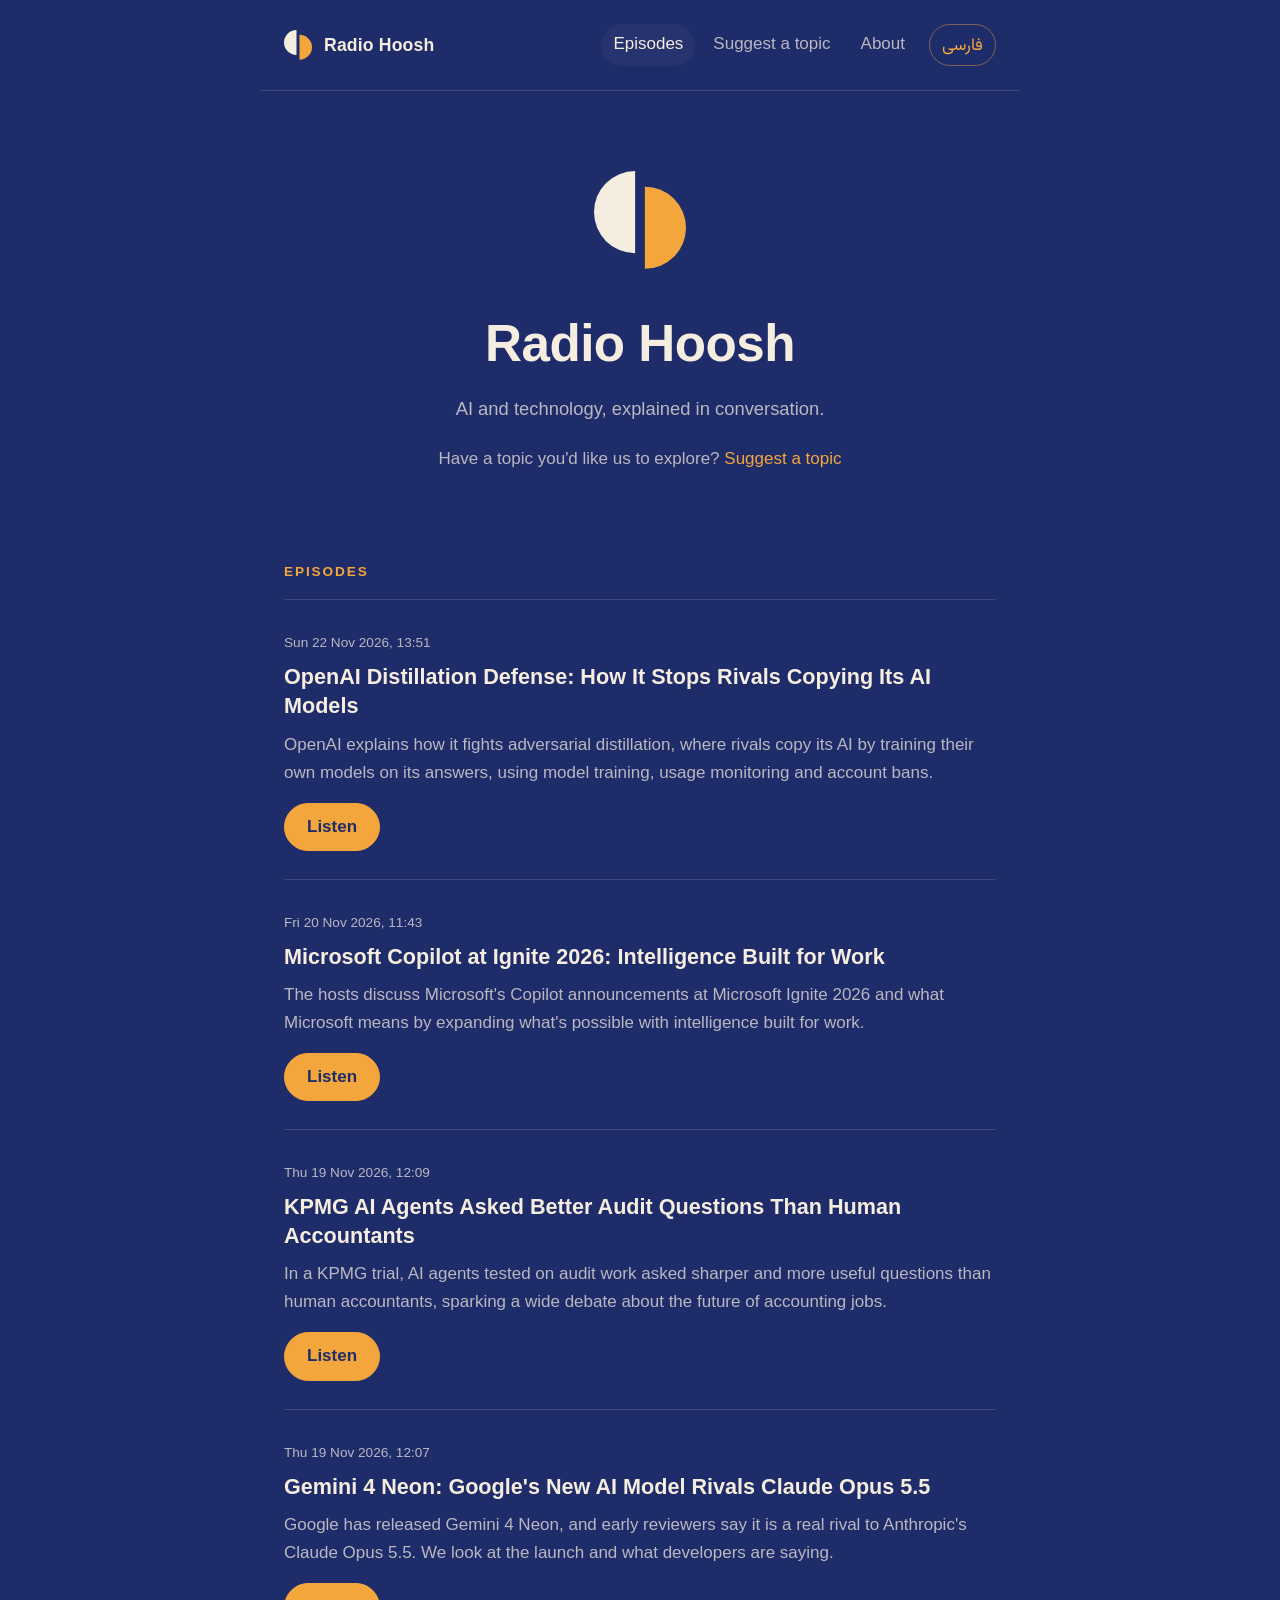
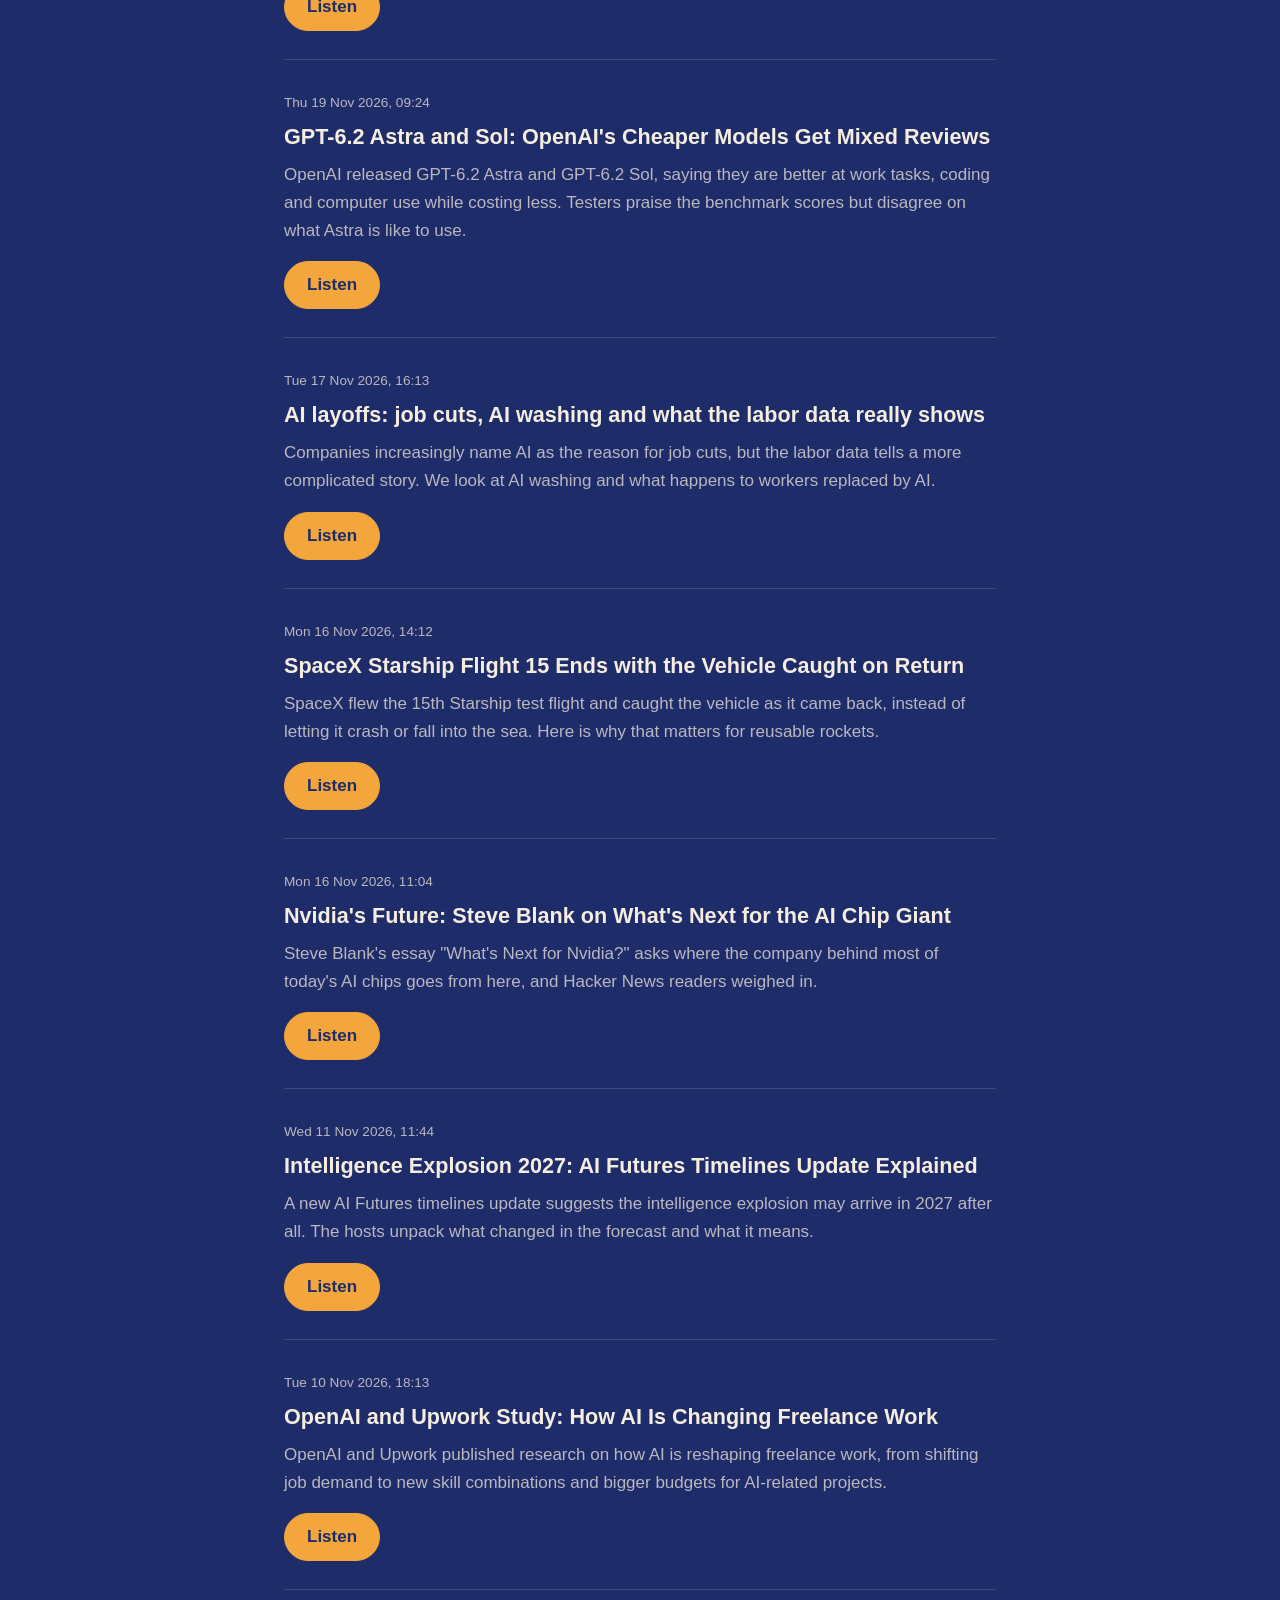
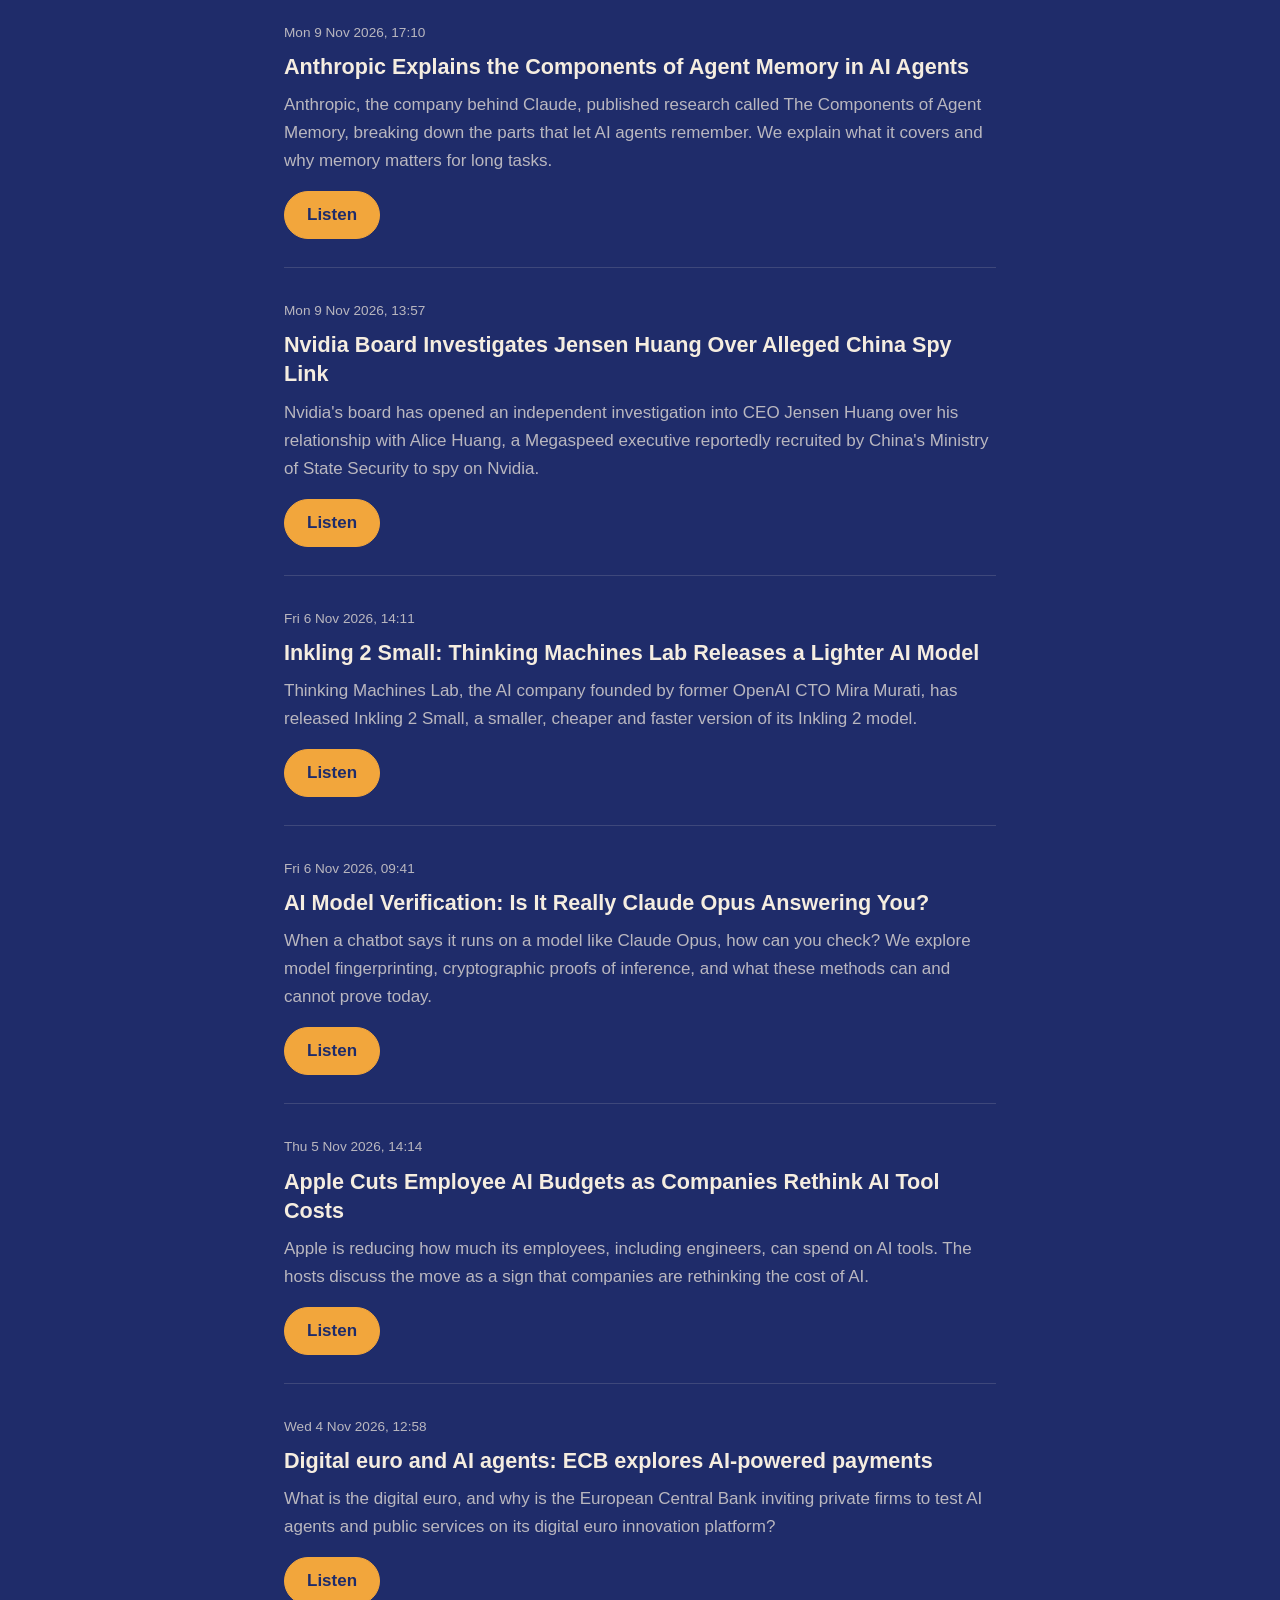
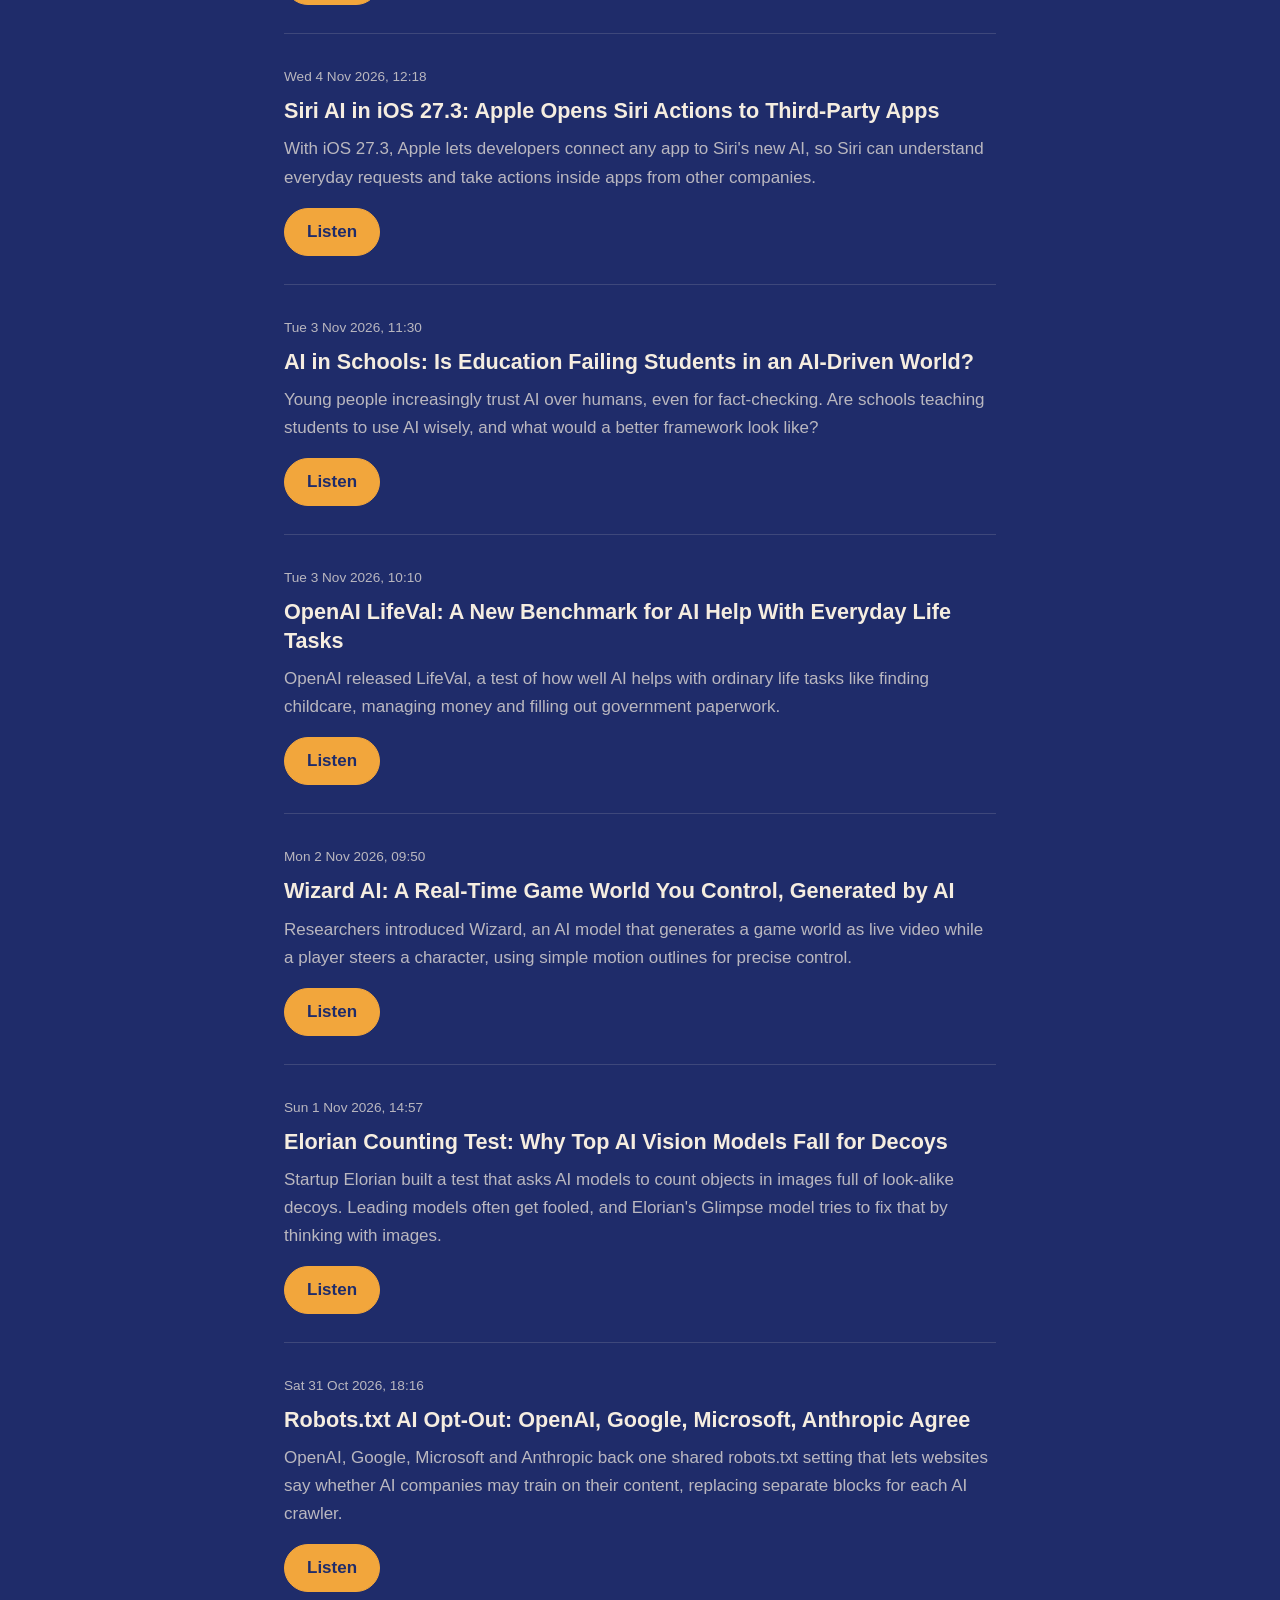
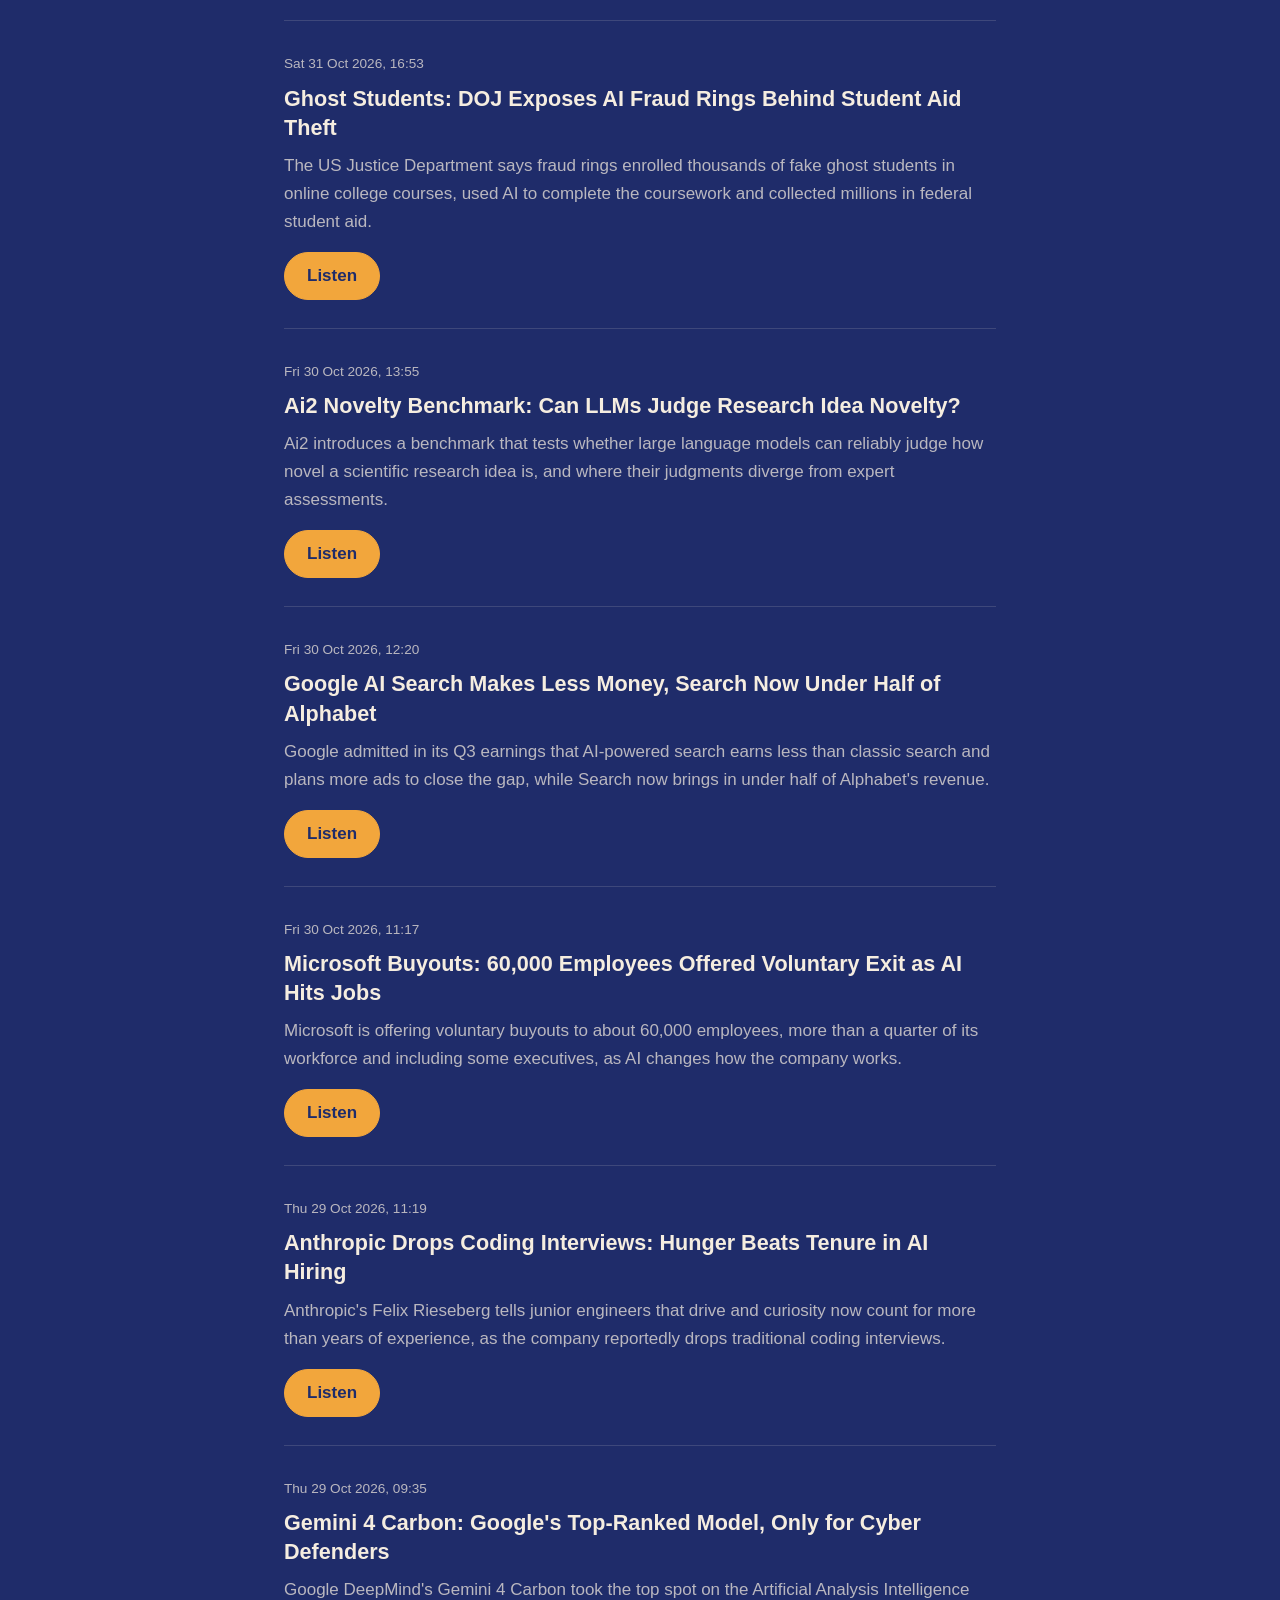
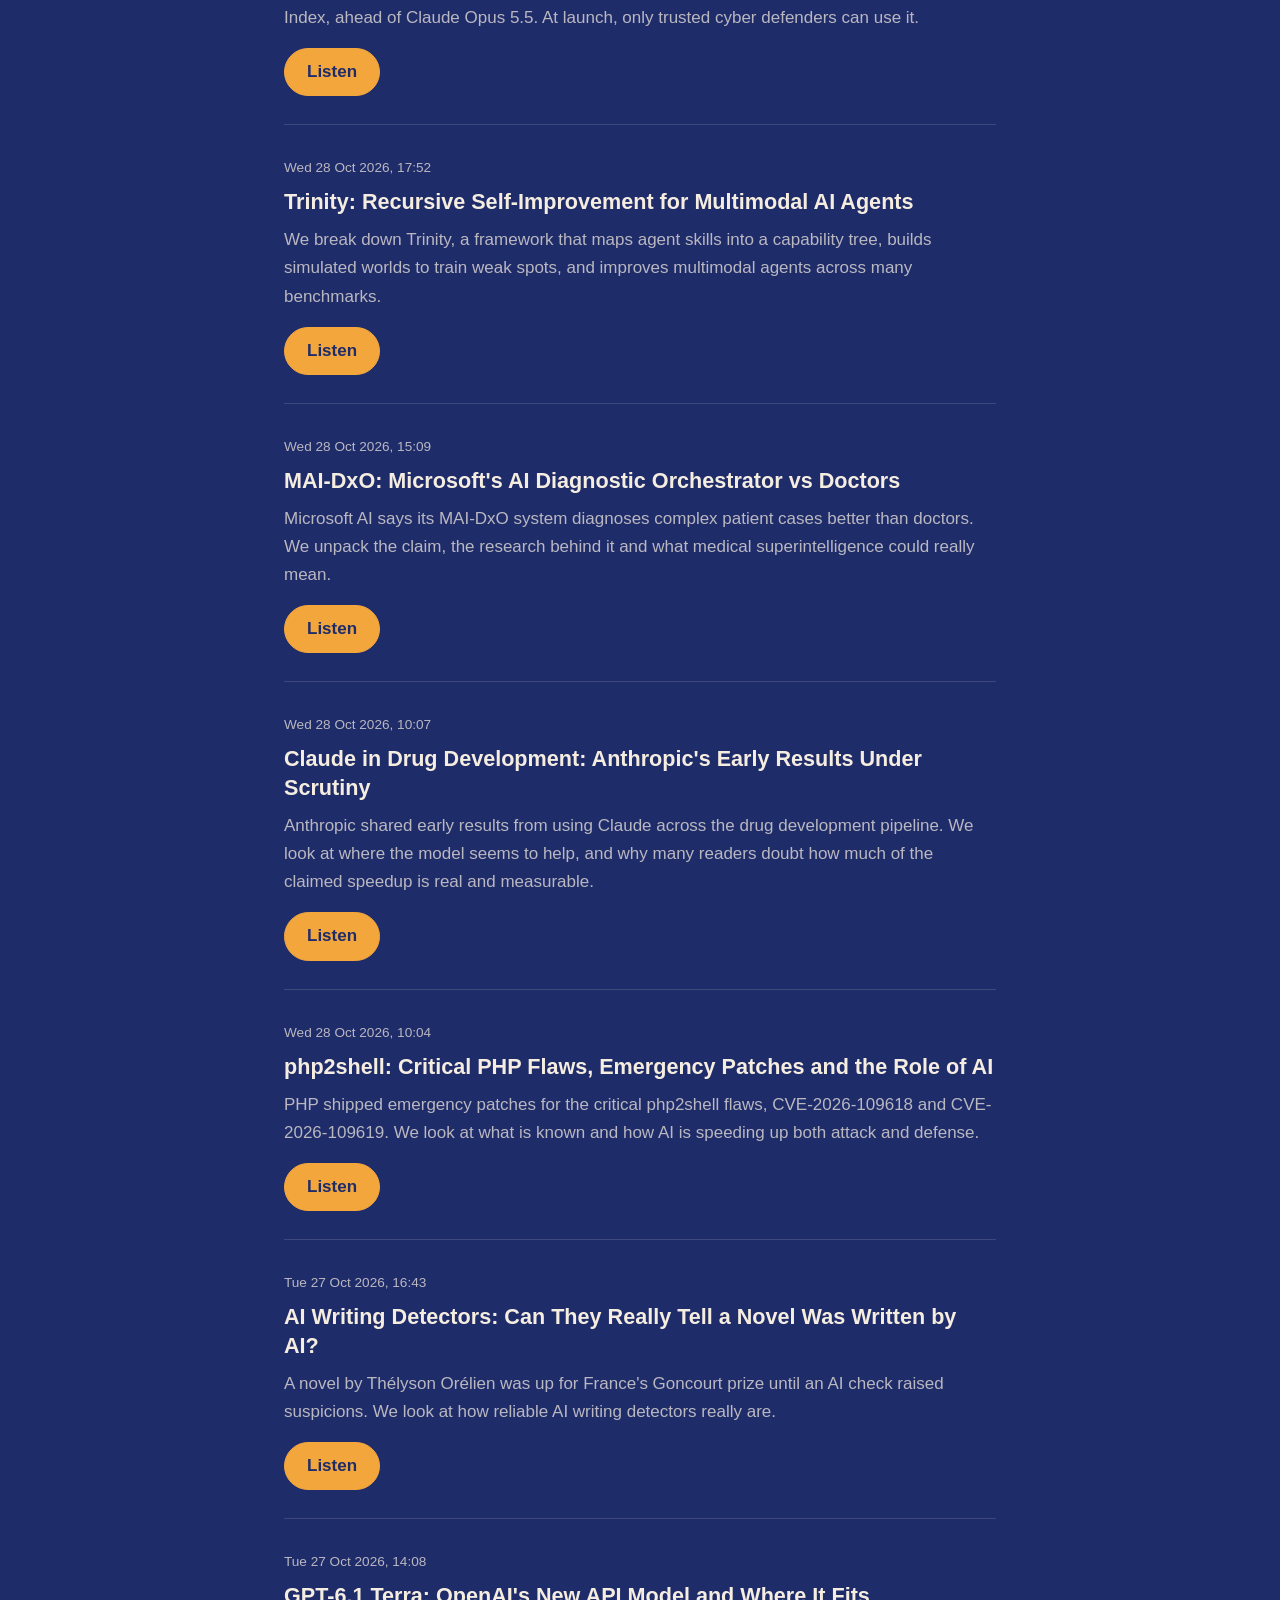
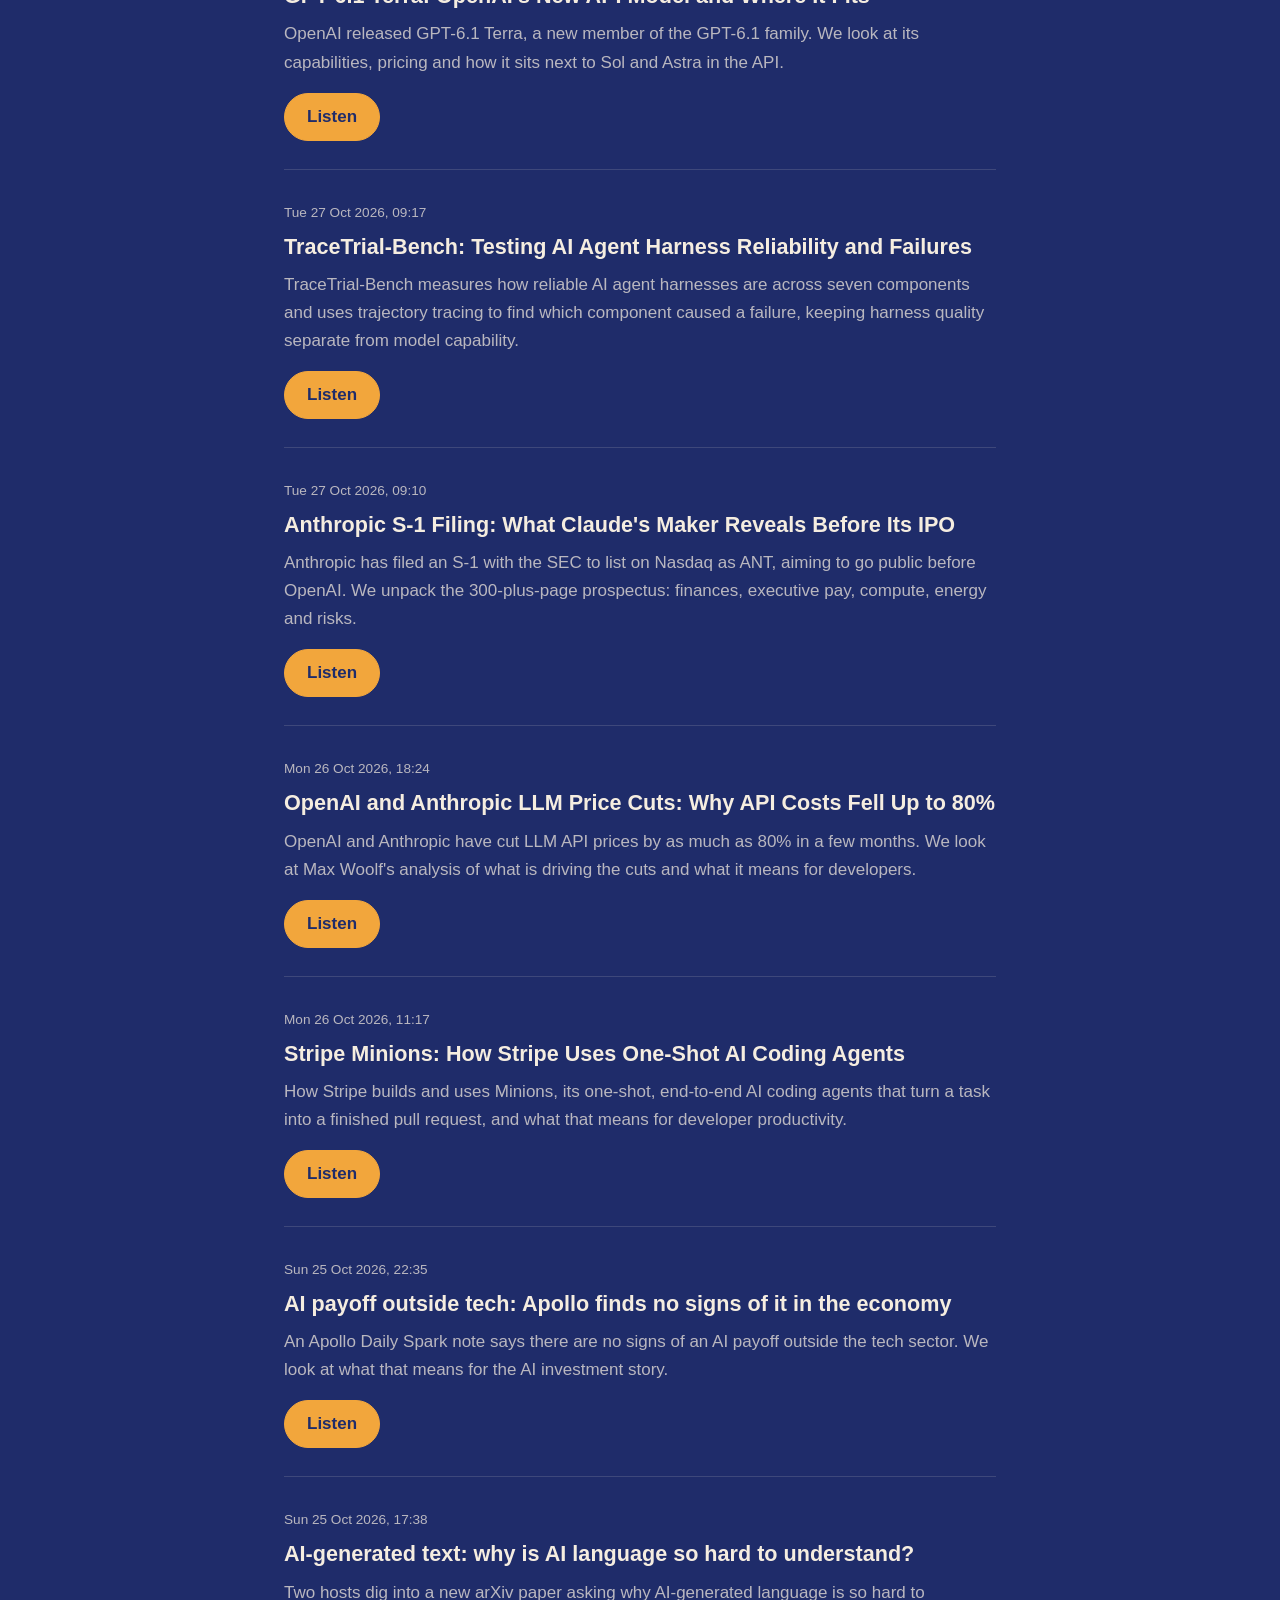
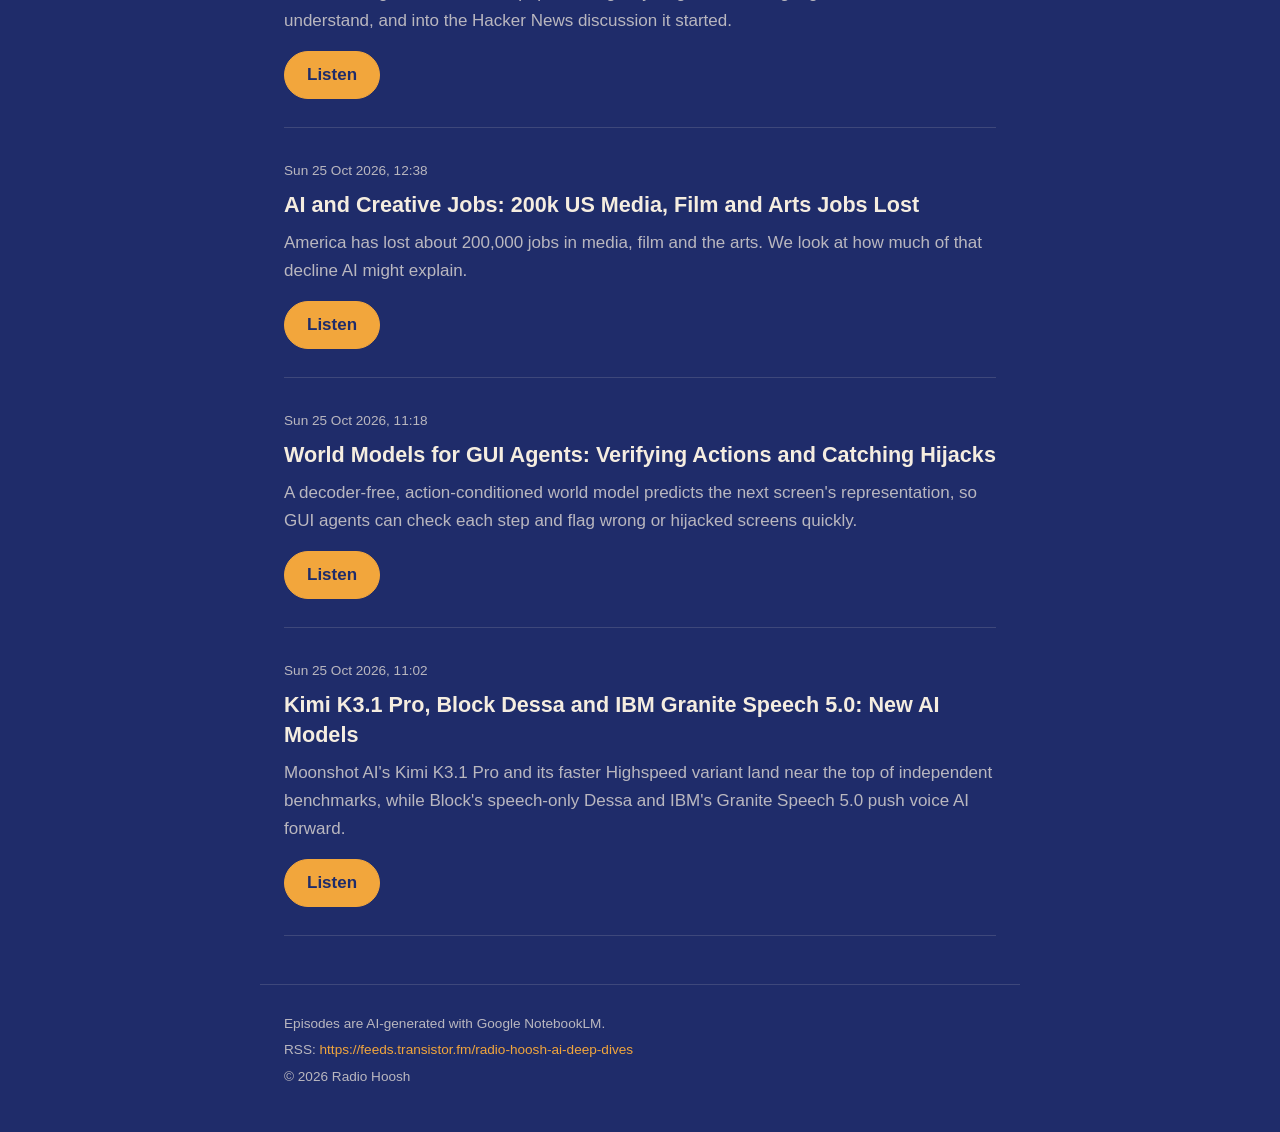
==== commit bea93dff: "Update website" ====
--- a/index.html
+++ b/index.html
@@ -24,7 +24,7 @@
 <link rel="alternate" hreflang="fa" href="https://radiohoosh.com/fa/">
 <link rel="alternate" hreflang="x-default" href="https://radiohoosh.com/">
 <link rel="alternate" type="application/rss+xml" title="Radio Hoosh" href="https://feeds.transistor.fm/radio-hoosh-ai-deep-dives">
-<script type="application/ld+json">{"@context":"https://schema.org","@type":"PodcastSeries","name":"Radio Hoosh","description":"AI and technology, explained in conversation.","url":"https://radiohoosh.com/","inLanguage":"en","webFeed":"https://feeds.transistor.fm/radio-hoosh-ai-deep-dives","image":"https://radiohoosh.com/share-en.png","author":{"@type":"Person","name":"Kasra Qasempour","url":"https://www.linkedin.com/in/kasraq"},"publisher":{"@type":"Person","name":"Kasra Qasempour","url":"https://www.linkedin.com/in/kasraq"},"episode":[{"@type":"PodcastEpisode","name":"Microsoft Copilot at Ignite 2026: Intelligence Built for Work","description":"The hosts discuss Microsoft's Copilot announcements at Microsoft Ignite 2026 and what Microsoft means by expanding what's possible with intelligence built for work.","datePublished":"2026-11-20T11:43+01:00","url":"https://share.transistor.fm/s/7e97229a","inLanguage":"en","keywords":"Microsoft Copilot, Copilot, Microsoft Ignite, Microsoft Ignite 2026, Ignite 2026, Copilot announcements, Microsoft 365 Copilot, Microsoft AI, AI at work, AI assistant, workplace AI, enterprise AI, generative AI, AI news, tech news"},{"@type":"PodcastEpisode","name":"KPMG AI Agents Asked Better Audit Questions Than Human Accountants","description":"In a KPMG trial, AI agents tested on audit work asked sharper and more useful questions than human accountants, sparking a wide debate about the future of accounting jobs.","datePublished":"2026-11-19T12:09+01:00","url":"https://share.transistor.fm/s/24fc7dc2","inLanguage":"en","keywords":"KPMG AI, KPMG AI agents, AI agents audit, AI in auditing, AI vs accountants, AI in accounting, Big Four AI, future of accounting jobs, will AI replace accountants, AI audit trial, AI agents, financial audit, AI and jobs, AI news, artificial intelligence"},{"@type":"PodcastEpisode","name":"Gemini 4 Neon: Google's New AI Model Rivals Claude Opus 5.5","description":"Google has released Gemini 4 Neon, and early reviewers say it is a real rival to Anthropic's Claude Opus 5.5. We look at the launch and what developers are saying.","datePublished":"2026-11-19T12:07+01:00","url":"https://share.transistor.fm/s/3942fe56","inLanguage":"en","keywords":"Gemini 4 Neon, Gemini 4, Google Gemini, Claude Opus 5.5, Gemini vs Claude, Anthropic Claude, Google DeepMind, new Google AI model, best AI model 2026, AI model comparison, OpenAI vs Google vs Anthropic, large language models, AI news, artificial intelligence"},{"@type":"PodcastEpisode","name":"GPT-6.2 Astra and Sol: OpenAI's Cheaper Models Get Mixed Reviews","description":"OpenAI released GPT-6.2 Astra and GPT-6.2 Sol, saying they are better at work tasks, coding and computer use while costing less. Testers praise the benchmark scores but disagree on what Astra is like to use.","datePublished":"2026-11-19T09:24+01:00","url":"https://share.transistor.fm/s/49377a06","inLanguage":"en","keywords":"GPT-6.2, GPT-6.2 Astra, GPT-6.2 Sol, OpenAI, OpenAI new model, ChatGPT, GPT-6.2 review, AI coding models, AI computer use, AI model pricing, AI benchmarks, large language models, AI news, artificial intelligence"},{"@type":"PodcastEpisode","name":"AI layoffs: job cuts, AI washing and what the labor data really shows","description":"Companies increasingly name AI as the reason for job cuts, but the labor data tells a more complicated story. We look at AI washing and what happens to workers replaced by AI.","datePublished":"2026-11-17T16:13+01:00","url":"https://share.transistor.fm/s/01f114da","inLanguage":"en","keywords":"AI layoffs, AI job cuts, AI washing, AI washing layoffs, AI replacing jobs, AI and jobs, AI and the workforce, layoffs 2026, workers replaced by AI, future of work, labor market data, AI impact on employment, automation and jobs, artificial intelligence news, tech news podcast"},{"@type":"PodcastEpisode","name":"SpaceX Starship Flight 15 Ends with the Vehicle Caught on Return","description":"SpaceX flew the 15th Starship test flight and caught the vehicle as it came back, instead of letting it crash or fall into the sea. Here is why that matters for reusable rockets.","datePublished":"2026-11-16T14:12+01:00","url":"https://share.transistor.fm/s/b3fdf53a","inLanguage":"en","keywords":"SpaceX Starship, Starship Flight 15, Starship catch, SpaceX rocket catch, Starship test flight, SpaceX, Starship, reusable rocket, rocket reusability, cost of space launch, Moon and Mars missions, satellite launches, space technology news, spaceflight, tech news podcast"},{"@type":"PodcastEpisode","name":"Nvidia's Future: Steve Blank on What's Next for the AI Chip Giant","description":"Steve Blank's essay \"What's Next for Nvidia?\" asks where the company behind most of today's AI chips goes from here, and Hacker News readers weighed in.","datePublished":"2026-11-16T11:04+01:00","url":"https://share.transistor.fm/s/5c165092","inLanguage":"en","keywords":"Nvidia, Steve Blank, What's Next for Nvidia, Nvidia future, Nvidia AI chips, Nvidia GPU, Steve Blank essay, Hacker News, AI chips, AI hardware, semiconductors, AI industry, tech investing, AI news, tech podcast"},{"@type":"PodcastEpisode","name":"Intelligence Explosion 2027: AI Futures Timelines Update Explained","description":"A new AI Futures timelines update suggests the intelligence explosion may arrive in 2027 after all. The hosts unpack what changed in the forecast and what it means.","datePublished":"2026-11-11T11:44+01:00","url":"https://share.transistor.fm/s/edd3e2bf","inLanguage":"en","keywords":"AI Futures Project, AI 2027, intelligence explosion, intelligence explosion 2027, AI timelines, AI timelines update, AI forecasting, AGI timeline, superintelligence, when will AGI arrive, AI safety, future of AI, AI predictions, artificial intelligence news, AI podcast"},{"@type":"PodcastEpisode","name":"OpenAI and Upwork Study: How AI Is Changing Freelance Work","description":"OpenAI and Upwork published research on how AI is reshaping freelance work, from shifting job demand to new skill combinations and bigger budgets for AI-related projects.","datePublished":"2026-11-10T18:13+01:00","url":"https://share.transistor.fm/s/1ffb6df9","inLanguage":"en","keywords":"OpenAI, Upwork, OpenAI Upwork study, AI freelance work, AI and freelancers, freelancing with AI, AI impact on jobs, future of work, AI skills in demand, gig economy AI, AI and employment, AI research, AI news, artificial intelligence"},{"@type":"PodcastEpisode","name":"Anthropic Explains the Components of Agent Memory in AI Agents","description":"Anthropic, the company behind Claude, published research called The Components of Agent Memory, breaking down the parts that let AI agents remember. We explain what it covers and why memory matters for long tasks.","datePublished":"2026-11-09T17:10+01:00","url":"https://share.transistor.fm/s/3c0c7aa5","inLanguage":"en","keywords":"Anthropic, Claude, Components of Agent Memory, agent memory, AI agent memory, Anthropic research, Claude agents, AI agents, agentic AI, LLM memory, AI memory, Hacker News, AI news, artificial intelligence"},{"@type":"PodcastEpisode","name":"Nvidia Board Investigates Jensen Huang Over Alleged China Spy Link","description":"Nvidia's board has opened an independent investigation into CEO Jensen Huang over his relationship with Alice Huang, a Megaspeed executive reportedly recruited by China's Ministry of State Security to spy on Nvidia.","datePublished":"2026-11-09T13:57+01:00","url":"https://share.transistor.fm/s/d469b27f","inLanguage":"en","keywords":"Nvidia, Jensen Huang, Jensen Huang investigation, Nvidia board investigation, Alice Huang, Megaspeed, Ministry of State Security, China spy Nvidia, Nvidia CEO, Nvidia espionage, AI chips, Nvidia stock news, AI news, tech news"},{"@type":"PodcastEpisode","name":"Inkling 2 Small: Thinking Machines Lab Releases a Lighter AI Model","description":"Thinking Machines Lab, the AI company founded by former OpenAI CTO Mira Murati, has released Inkling 2 Small, a smaller, cheaper and faster version of its Inkling 2 model.","datePublished":"2026-11-06T14:11+01:00","url":"https://share.transistor.fm/s/0cb4d81e","inLanguage":"en","keywords":"Inkling 2 Small, Inkling 2, Thinking Machines Lab, Thinking Machines, Mira Murati, Mira Murati AI model, small language model, lightweight AI model, affordable AI models, new AI model release, AI startups, AI for developers, AI news, artificial intelligence"},{"@type":"PodcastEpisode","name":"AI Model Verification: Is It Really Claude Opus Answering You?","description":"When a chatbot says it runs on a model like Claude Opus, how can you check? We explore model fingerprinting, cryptographic proofs of inference, and what these methods can and cannot prove today.","datePublished":"2026-11-06T09:41+01:00","url":"https://share.transistor.fm/s/c0f9e3d4","inLanguage":"en","keywords":"Claude Opus, Anthropic, AI model verification, verify which AI model, model fingerprinting, LLM fingerprinting, provable inference, cryptographic proof AI model, verifiable AI inference, model substitution, LLM API trust, AI transparency, AI security, large language models, AI news"},{"@type":"PodcastEpisode","name":"Apple Cuts Employee AI Budgets as Companies Rethink AI Tool Costs","description":"Apple is reducing how much its employees, including engineers, can spend on AI tools. The hosts discuss the move as a sign that companies are rethinking the cost of AI.","datePublished":"2026-11-05T14:14+01:00","url":"https://share.transistor.fm/s/f48868cc","inLanguage":"en","keywords":"Apple, Apple AI budget, Apple employee AI spending, Apple engineers AI tools, Apple cost cutting, AI spending limits, cost of AI tools, enterprise AI costs, AI coding tools, AI in the workplace, tech industry news, AI news, artificial intelligence"},{"@type":"PodcastEpisode","name":"Digital euro and AI agents: ECB explores AI-powered payments","description":"What is the digital euro, and why is the European Central Bank inviting private firms to test AI agents and public services on its digital euro innovation platform?","datePublished":"2026-11-04T12:58+01:00","url":"https://share.transistor.fm/s/5e74e53f","inLanguage":"en","keywords":"digital euro, ECB digital euro, European Central Bank, digital euro AI agents, digital euro innovation platform, AI agents payments, agentic payments, AI-powered payments, central bank digital currency, CBDC, euro CBDC, fintech Europe, future of payments, AI in finance, AI news"},{"@type":"PodcastEpisode","name":"Siri AI in iOS 27.3: Apple Opens Siri Actions to Third-Party Apps","description":"With iOS 27.3, Apple lets developers connect any app to Siri's new AI, so Siri can understand everyday requests and take actions inside apps from other companies.","datePublished":"2026-11-04T12:18+01:00","url":"https://share.transistor.fm/s/90a7694c","inLanguage":"en","keywords":"Siri AI, iOS 27.3, Apple Siri third-party apps, Siri app actions, Apple Intelligence, new Siri update, Siri for developers, Apple AI assistant, iPhone AI features, AI agents on iPhone, Apple developer news, AI assistant apps, AI news, tech news podcast"},{"@type":"PodcastEpisode","name":"AI in Schools: Is Education Failing Students in an AI-Driven World?","description":"Young people increasingly trust AI over humans, even for fact-checking. Are schools teaching students to use AI wisely, and what would a better framework look like?","datePublished":"2026-11-03T11:30+01:00","url":"https://share.transistor.fm/s/862f7e58","inLanguage":"en","keywords":"AI in schools, AI in education, Seldon report AI, young people trust AI, AI fact-checking, students and AI, AI literacy, critical thinking AI, education policy UK, future of education, AI and teenagers, ChatGPT in school, media literacy, artificial intelligence"},{"@type":"PodcastEpisode","name":"OpenAI LifeVal: A New Benchmark for AI Help With Everyday Life Tasks","description":"OpenAI released LifeVal, a test of how well AI helps with ordinary life tasks like finding childcare, managing money and filling out government paperwork.","datePublished":"2026-11-03T10:10+01:00","url":"https://share.transistor.fm/s/9d9cf55c","inLanguage":"en","keywords":"LifeVal, OpenAI LifeVal, OpenAI, OpenAI benchmark, ChatGPT, AI benchmark, AI evaluation, AI for everyday life, AI personal finance, AI childcare search, AI government paperwork, chatbot usefulness, AI news, artificial intelligence"},{"@type":"PodcastEpisode","name":"Wizard AI: A Real-Time Game World You Control, Generated by AI","description":"Researchers introduced Wizard, an AI model that generates a game world as live video while a player steers a character, using simple motion outlines for precise control.","datePublished":"2026-11-02T09:50+01:00","url":"https://share.transistor.fm/s/181ee79f","inLanguage":"en","keywords":"Wizard AI, Wizard world model, AI generated game world, real-time video generation, interactive world model, playable AI world, controllable video generation, AI game engine, generative AI games, character control AI, robot training simulation, world models, AI research paper, generative video"},{"@type":"PodcastEpisode","name":"Elorian Counting Test: Why Top AI Vision Models Fall for Decoys","description":"Startup Elorian built a test that asks AI models to count objects in images full of look-alike decoys. Leading models often get fooled, and Elorian's Glimpse model tries to fix that by thinking with images.","datePublished":"2026-11-01T14:57+01:00","url":"https://share.transistor.fm/s/4bb95e52","inLanguage":"en","keywords":"Elorian, Elorian Glimpse, Glimpse AI model, AI counting test, thinking with images, AI vision benchmark, visual reasoning AI, multimodal AI models, vision language models, AI decoy test, computer vision, AI benchmarks, AI news, artificial intelligence"},{"@type":"PodcastEpisode","name":"Robots.txt AI Opt-Out: OpenAI, Google, Microsoft, Anthropic Agree","description":"OpenAI, Google, Microsoft and Anthropic back one shared robots.txt setting that lets websites say whether AI companies may train on their content, replacing separate blocks for each AI crawler.","datePublished":"2026-10-31T18:16+01:00","url":"https://share.transistor.fm/s/07da5027","inLanguage":"en","keywords":"robots.txt AI training, AI training opt-out, OpenAI robots.txt, Google AI training control, Microsoft AI training, Anthropic web crawler, block AI crawlers, AI crawler opt-out, AI training data websites, publishers vs AI companies, AI copyright lawsuits, web content AI consent, AI news, artificial intelligence"},{"@type":"PodcastEpisode","name":"Ghost Students: DOJ Exposes AI Fraud Rings Behind Student Aid Theft","description":"The US Justice Department says fraud rings enrolled thousands of fake ghost students in online college courses, used AI to complete the coursework and collected millions in federal student aid.","datePublished":"2026-10-31T16:53+01:00","url":"https://share.transistor.fm/s/904390dd","inLanguage":"en","keywords":"ghost students, ghost students AI, DOJ student aid fraud, student loan fraud, FAFSA fraud, AI fraud rings, federal student aid, online college fraud, AI cheating online courses, identity verification AI, generative AI fraud, AI in education, Department of Justice AI, AI news, tech news"},{"@type":"PodcastEpisode","name":"Ai2 Novelty Benchmark: Can LLMs Judge Research Idea Novelty?","description":"Ai2 introduces a benchmark that tests whether large language models can reliably judge how novel a scientific research idea is, and where their judgments diverge from expert assessments.","datePublished":"2026-10-30T13:55+01:00","url":"https://share.transistor.fm/s/008da8b6","inLanguage":"en","keywords":"Ai2 novelty benchmark, Allen Institute for AI, Ai2, LLM novelty assessment, research idea novelty, LLM as a judge, AI peer review, automated scientific discovery, AI research agents, AI for science, LLM benchmark, AI idea generation, large language models, AI news"},{"@type":"PodcastEpisode","name":"Google AI Search Makes Less Money, Search Now Under Half of Alphabet","description":"Google admitted in its Q3 earnings that AI-powered search earns less than classic search and plans more ads to close the gap, while Search now brings in under half of Alphabet's revenue.","datePublished":"2026-10-30T12:20+01:00","url":"https://share.transistor.fm/s/6eb79bf5","inLanguage":"en","keywords":"Google AI search, Google Q3 earnings, Alphabet earnings, Alphabet revenue, Google Search revenue, AI Overviews ads, Google ads in AI search, Google stock, Google cash flow, AI search monetization, generative AI business model, publishers and AI search, search advertising, AI news, tech news"},{"@type":"PodcastEpisode","name":"Microsoft Buyouts: 60,000 Employees Offered Voluntary Exit as AI Hits Jobs","description":"Microsoft is offering voluntary buyouts to about 60,000 employees, more than a quarter of its workforce and including some executives, as AI changes how the company works.","datePublished":"2026-10-30T11:17+01:00","url":"https://share.transistor.fm/s/843599e8","inLanguage":"en","keywords":"Microsoft buyouts, Microsoft voluntary exit offer, Microsoft layoffs, Microsoft employees, Microsoft AI, Microsoft workforce reduction, tech layoffs 2026, big tech job cuts, AI and jobs, AI replacing jobs, future of work, AI news, tech news"},{"@type":"PodcastEpisode","name":"Anthropic Drops Coding Interviews: Hunger Beats Tenure in AI Hiring","description":"Anthropic's Felix Rieseberg tells junior engineers that drive and curiosity now count for more than years of experience, as the company reportedly drops traditional coding interviews.","datePublished":"2026-10-29T11:19+01:00","url":"https://share.transistor.fm/s/c91cdac9","inLanguage":"en","keywords":"Anthropic coding interviews, Anthropic hiring, Felix Rieseberg, hunger beats tenure, Latent Space, Claude Code, coding agents, AI coding agents and jobs, junior engineers advice, software engineering interviews, tech hiring 2026, future of software engineering, AI and developer jobs, early career software engineer, AI news"},{"@type":"PodcastEpisode","name":"Gemini 4 Carbon: Google's Top-Ranked Model, Only for Cyber Defenders","description":"Google DeepMind's Gemini 4 Carbon took the top spot on the Artificial Analysis Intelligence Index, ahead of Claude Opus 5.5. At launch, only trusted cyber defenders can use it.","datePublished":"2026-10-29T09:35+01:00","url":"https://share.transistor.fm/s/39b53d3b","inLanguage":"en","keywords":"Gemini 4 Carbon, Google Gemini, Google DeepMind, Gemini 4, Claude Opus 5.5, Artificial Analysis Intelligence Index, frontier AI model, AI benchmark leaderboard, AI cybersecurity, cyber defenders AI access, agentic AI, AI coding model, AI safety, AI news"},{"@type":"PodcastEpisode","name":"Trinity: Recursive Self-Improvement for Multimodal AI Agents","description":"We break down Trinity, a framework that maps agent skills into a capability tree, builds simulated worlds to train weak spots, and improves multimodal agents across many benchmarks.","datePublished":"2026-10-28T17:52+01:00","url":"https://share.transistor.fm/s/92bb01a9","inLanguage":"en","keywords":"Trinity AI framework, Trinity recursive self-improvement, recursive self-improvement, self-improving AI agents, multimodal agents, capability tree, simulated training environments, synthetic training data, AI agent benchmarks, Hugging Face papers, AI research paper explained, AI agents, machine learning, AI news"},{"@type":"PodcastEpisode","name":"MAI-DxO: Microsoft's AI Diagnostic Orchestrator vs Doctors","description":"Microsoft AI says its MAI-DxO system diagnoses complex patient cases better than doctors. We unpack the claim, the research behind it and what medical superintelligence could really mean.","datePublished":"2026-10-28T15:09+01:00","url":"https://share.transistor.fm/s/6afead3a","inLanguage":"en","keywords":"MAI-DxO, Microsoft AI Diagnostic Orchestrator, Microsoft AI, medical superintelligence, Microsoft AI diagnosis, AI vs doctors, sequential diagnosis, AI medical diagnosis, AI in healthcare, language models in medicine, clinical AI, health tech, artificial intelligence news"},{"@type":"PodcastEpisode","name":"Claude in Drug Development: Anthropic's Early Results Under Scrutiny","description":"Anthropic shared early results from using Claude across the drug development pipeline. We look at where the model seems to help, and why many readers doubt how much of the claimed speedup is real and measurable.","datePublished":"2026-10-28T10:07+01:00","url":"https://share.transistor.fm/s/caea6f88","inLanguage":"en","keywords":"Claude, Anthropic, Anthropic drug development, Claude drug discovery, AI drug development, AI drug discovery, LLM pharma, AI in pharmaceutical research, AI clinical development, frontier AI models, large language models, AI in healthcare, AI in biotech, artificial intelligence news"},{"@type":"PodcastEpisode","name":"php2shell: Critical PHP Flaws, Emergency Patches and the Role of AI","description":"PHP shipped emergency patches for the critical php2shell flaws, CVE-2026-109618 and CVE-2026-109619. We look at what is known and how AI is speeding up both attack and defense.","datePublished":"2026-10-28T10:04+01:00","url":"https://share.transistor.fm/s/ea5b18e2","inLanguage":"en","keywords":"php2shell, php2shell vulnerability, CVE-2026-109618, CVE-2026-109619, PHP vulnerability, PHP emergency patch, PHP security update, ChatGPT vulnerability discovery, HKCERT warning, AI in cybersecurity, AI cyber attacks, patch management, web security, cybersecurity news, AI news"},{"@type":"PodcastEpisode","name":"AI Writing Detectors: Can They Really Tell a Novel Was Written by AI?","description":"A novel by Thélyson Orélien was up for France's Goncourt prize until an AI check raised suspicions. We look at how reliable AI writing detectors really are.","datePublished":"2026-10-27T16:43+01:00","url":"https://share.transistor.fm/s/d31fa39b","inLanguage":"en","keywords":"Thélyson Orélien, Goncourt prize AI, Prix Goncourt novel scandal, AI writing detector, AI detection accuracy, how reliable are AI detectors, can AI detectors spot AI writing, AI written novel, AI generated books, plagiarism and AI, AI in publishing, AI and literature, detect AI text, generative AI, AI news podcast"},{"@type":"PodcastEpisode","name":"GPT-6.1 Terra: OpenAI's New API Model and Where It Fits","description":"OpenAI released GPT-6.1 Terra, a new member of the GPT-6.1 family. We look at its capabilities, pricing and how it sits next to Sol and Astra in the API.","datePublished":"2026-10-27T14:08+01:00","url":"https://share.transistor.fm/s/e36bc920","inLanguage":"en","keywords":"GPT-6.1 Terra, GPT-6.1, OpenAI Terra, GPT-6.1 Sol, GPT-6.1 Astra, OpenAI new model, OpenAI API, OpenAI API pricing, GPT-6.1 Terra pricing, LLM comparison, frontier AI models, open-weight models, AI news, large language models, artificial intelligence"},{"@type":"PodcastEpisode","name":"TraceTrial-Bench: Testing AI Agent Harness Reliability and Failures","description":"TraceTrial-Bench measures how reliable AI agent harnesses are across seven components and uses trajectory tracing to find which component caused a failure, keeping harness quality separate from model capability.","datePublished":"2026-10-27T09:17+01:00","url":"https://share.transistor.fm/s/549a298c","inLanguage":"en","keywords":"TraceTrial-Bench, Trial by Trace, agent harness, AI agent benchmark, agent harness reliability, failure attribution, trajectory tracing, coding agents, tool use agents, LLM agent evaluation, agent scaffolding, debugging AI agents, AI benchmarks, AI agents, artificial intelligence"},{"@type":"PodcastEpisode","name":"Anthropic S-1 Filing: What Claude's Maker Reveals Before Its IPO","description":"Anthropic has filed an S-1 with the SEC to list on Nasdaq as ANT, aiming to go public before OpenAI. We unpack the 300-plus-page prospectus: finances, executive pay, compute, energy and risks.","datePublished":"2026-10-27T09:10+01:00","url":"https://share.transistor.fm/s/b914c7c3","inLanguage":"en","keywords":"Anthropic S-1, Anthropic IPO, Anthropic prospectus, Anthropic ANT stock, Anthropic Nasdaq, Claude, Anthropic vs OpenAI, OpenAI IPO, SEC filing, AI IPO, AI company finances, AI data center energy, AI compute, frontier AI labs, AI news"},{"@type":"PodcastEpisode","name":"OpenAI and Anthropic LLM Price Cuts: Why API Costs Fell Up to 80%","description":"OpenAI and Anthropic have cut LLM API prices by as much as 80% in a few months. We look at Max Woolf's analysis of what is driving the cuts and what it means for developers.","datePublished":"2026-10-26T18:24+01:00","url":"https://share.transistor.fm/s/6765e985","inLanguage":"en","keywords":"OpenAI API pricing, Anthropic API pricing, Claude API price, Max Woolf cheap LLMs, LLM price cuts, LLM API costs, AI inference cost, open-weight models, AI agents cost, Hacker News, OpenAI vs Anthropic, large language models, AI pricing war, AI news, artificial intelligence"},{"@type":"PodcastEpisode","name":"Stripe Minions: How Stripe Uses One-Shot AI Coding Agents","description":"How Stripe builds and uses Minions, its one-shot, end-to-end AI coding agents that turn a task into a finished pull request, and what that means for developer productivity.","datePublished":"2026-10-26T11:17+01:00","url":"https://share.transistor.fm/s/6ba0e97f","inLanguage":"en","keywords":"Stripe Minions, Stripe AI, Stripe coding agents, how Stripe uses AI, one-shot coding agents, end-to-end coding agents, autonomous coding agents, AI coding agents, AI pull requests, AI software engineering, developer productivity AI, LLMOps, AI agents, AI in software development, artificial intelligence"},{"@type":"PodcastEpisode","name":"AI payoff outside tech: Apollo finds no signs of it in the economy","description":"An Apollo Daily Spark note says there are no signs of an AI payoff outside the tech sector. We look at what that means for the AI investment story.","datePublished":"2026-10-25T22:35+01:00","url":"https://share.transistor.fm/s/4e295be9","inLanguage":"en","keywords":"Apollo AI payoff, Apollo Daily Spark, AI payoff outside tech sector, AI return on investment, AI ROI, AI productivity, AI economic impact, is AI worth the investment, AI bubble, AI hype vs reality, Hacker News AI, AI adoption in business, artificial intelligence economy, tech news podcast, AI news"},{"@type":"PodcastEpisode","name":"AI-generated text: why is AI language so hard to understand?","description":"Two hosts dig into a new arXiv paper asking why AI-generated language is so hard to understand, and into the Hacker News discussion it started.","datePublished":"2026-10-25T17:38+01:00","url":"https://share.transistor.fm/s/879a63b5","inLanguage":"en","keywords":"AI-generated text, AI generated language, why is AI text hard to understand, LLM writing, large language models, AI writing readability, ChatGPT writing style, arXiv paper AI language, Hacker News AI, AI text comprehension, machine-generated text, natural language processing, AI research podcast, artificial intelligence news"},{"@type":"PodcastEpisode","name":"AI and Creative Jobs: 200k US Media, Film and Arts Jobs Lost","description":"America has lost about 200,000 jobs in media, film and the arts. We look at how much of that decline AI might explain.","datePublished":"2026-10-25T12:38+01:00","url":"https://share.transistor.fm/s/71eabb63","inLanguage":"en","keywords":"AI creative jobs, AI job losses, AI and the creative class, Apricitas Economics, media jobs decline, film industry jobs, arts jobs America, generative AI jobs, AI replacing artists, AI unemployment, creative industry layoffs, future of work AI, Hacker News, AI economy, artificial intelligence"},{"@type":"PodcastEpisode","name":"World Models for GUI Agents: Verifying Actions and Catching Hijacks","description":"A decoder-free, action-conditioned world model predicts the next screen's representation, so GUI agents can check each step and flag wrong or hijacked screens quickly.","datePublished":"2026-10-25T11:18+01:00","url":"https://share.transistor.fm/s/a6a03c35","inLanguage":"en","keywords":"world models, action-conditioned world model, GUI agents, computer-use agents, AI agent verification, screen hijacking attack, AI agent security, decoder-free world model, agent reliability, UI automation AI, AI agents clicking interfaces, AI research paper explained, AI safety, machine learning"},{"@type":"PodcastEpisode","name":"Kimi K3.1 Pro, Block Dessa and IBM Granite Speech 5.0: New AI Models","description":"Moonshot AI's Kimi K3.1 Pro and its faster Highspeed variant land near the top of independent benchmarks, while Block's speech-only Dessa and IBM's Granite Speech 5.0 push voice AI forward.","datePublished":"2026-10-25T11:02+01:00","url":"https://share.transistor.fm/s/b3b04215","inLanguage":"en","keywords":"Kimi K3.1 Pro, Moonshot AI, Kimi K3.1 Pro Highspeed, Block Dessa, IBM Granite Speech 5.0, Granite Speech, Chinese open AI models, open weight models, AI coding models, speech native AI, speech to text model, voice AI, AI benchmarks, AI news"}]}</script>
+<script type="application/ld+json">{"@context":"https://schema.org","@type":"PodcastSeries","name":"Radio Hoosh","description":"AI and technology, explained in conversation.","url":"https://radiohoosh.com/","inLanguage":"en","webFeed":"https://feeds.transistor.fm/radio-hoosh-ai-deep-dives","image":"https://radiohoosh.com/share-en.png","author":{"@type":"Person","name":"Kasra Qasempour","url":"https://www.linkedin.com/in/kasraq"},"publisher":{"@type":"Person","name":"Kasra Qasempour","url":"https://www.linkedin.com/in/kasraq"},"episode":[{"@type":"PodcastEpisode","name":"OpenAI Distillation Defense: How It Stops Rivals Copying Its AI Models","description":"OpenAI explains how it fights adversarial distillation, where rivals copy its AI by training their own models on its answers, using model training, usage monitoring and account bans.","datePublished":"2026-11-22T13:51+01:00","url":"https://share.transistor.fm/s/5e9913b5","inLanguage":"en","keywords":"OpenAI, OpenAI distillation, adversarial distillation, model distillation, AI model copying, knowledge distillation, ChatGPT, OpenAI API, Chinese AI labs, US China AI race, AI security, AI news, artificial intelligence, tech news"},{"@type":"PodcastEpisode","name":"Microsoft Copilot at Ignite 2026: Intelligence Built for Work","description":"The hosts discuss Microsoft's Copilot announcements at Microsoft Ignite 2026 and what Microsoft means by expanding what's possible with intelligence built for work.","datePublished":"2026-11-20T11:43+01:00","url":"https://share.transistor.fm/s/7e97229a","inLanguage":"en","keywords":"Microsoft Copilot, Copilot, Microsoft Ignite, Microsoft Ignite 2026, Ignite 2026, Copilot announcements, Microsoft 365 Copilot, Microsoft AI, AI at work, AI assistant, workplace AI, enterprise AI, generative AI, AI news, tech news"},{"@type":"PodcastEpisode","name":"KPMG AI Agents Asked Better Audit Questions Than Human Accountants","description":"In a KPMG trial, AI agents tested on audit work asked sharper and more useful questions than human accountants, sparking a wide debate about the future of accounting jobs.","datePublished":"2026-11-19T12:09+01:00","url":"https://share.transistor.fm/s/24fc7dc2","inLanguage":"en","keywords":"KPMG AI, KPMG AI agents, AI agents audit, AI in auditing, AI vs accountants, AI in accounting, Big Four AI, future of accounting jobs, will AI replace accountants, AI audit trial, AI agents, financial audit, AI and jobs, AI news, artificial intelligence"},{"@type":"PodcastEpisode","name":"Gemini 4 Neon: Google's New AI Model Rivals Claude Opus 5.5","description":"Google has released Gemini 4 Neon, and early reviewers say it is a real rival to Anthropic's Claude Opus 5.5. We look at the launch and what developers are saying.","datePublished":"2026-11-19T12:07+01:00","url":"https://share.transistor.fm/s/3942fe56","inLanguage":"en","keywords":"Gemini 4 Neon, Gemini 4, Google Gemini, Claude Opus 5.5, Gemini vs Claude, Anthropic Claude, Google DeepMind, new Google AI model, best AI model 2026, AI model comparison, OpenAI vs Google vs Anthropic, large language models, AI news, artificial intelligence"},{"@type":"PodcastEpisode","name":"GPT-6.2 Astra and Sol: OpenAI's Cheaper Models Get Mixed Reviews","description":"OpenAI released GPT-6.2 Astra and GPT-6.2 Sol, saying they are better at work tasks, coding and computer use while costing less. Testers praise the benchmark scores but disagree on what Astra is like to use.","datePublished":"2026-11-19T09:24+01:00","url":"https://share.transistor.fm/s/49377a06","inLanguage":"en","keywords":"GPT-6.2, GPT-6.2 Astra, GPT-6.2 Sol, OpenAI, OpenAI new model, ChatGPT, GPT-6.2 review, AI coding models, AI computer use, AI model pricing, AI benchmarks, large language models, AI news, artificial intelligence"},{"@type":"PodcastEpisode","name":"AI layoffs: job cuts, AI washing and what the labor data really shows","description":"Companies increasingly name AI as the reason for job cuts, but the labor data tells a more complicated story. We look at AI washing and what happens to workers replaced by AI.","datePublished":"2026-11-17T16:13+01:00","url":"https://share.transistor.fm/s/01f114da","inLanguage":"en","keywords":"AI layoffs, AI job cuts, AI washing, AI washing layoffs, AI replacing jobs, AI and jobs, AI and the workforce, layoffs 2026, workers replaced by AI, future of work, labor market data, AI impact on employment, automation and jobs, artificial intelligence news, tech news podcast"},{"@type":"PodcastEpisode","name":"SpaceX Starship Flight 15 Ends with the Vehicle Caught on Return","description":"SpaceX flew the 15th Starship test flight and caught the vehicle as it came back, instead of letting it crash or fall into the sea. Here is why that matters for reusable rockets.","datePublished":"2026-11-16T14:12+01:00","url":"https://share.transistor.fm/s/b3fdf53a","inLanguage":"en","keywords":"SpaceX Starship, Starship Flight 15, Starship catch, SpaceX rocket catch, Starship test flight, SpaceX, Starship, reusable rocket, rocket reusability, cost of space launch, Moon and Mars missions, satellite launches, space technology news, spaceflight, tech news podcast"},{"@type":"PodcastEpisode","name":"Nvidia's Future: Steve Blank on What's Next for the AI Chip Giant","description":"Steve Blank's essay \"What's Next for Nvidia?\" asks where the company behind most of today's AI chips goes from here, and Hacker News readers weighed in.","datePublished":"2026-11-16T11:04+01:00","url":"https://share.transistor.fm/s/5c165092","inLanguage":"en","keywords":"Nvidia, Steve Blank, What's Next for Nvidia, Nvidia future, Nvidia AI chips, Nvidia GPU, Steve Blank essay, Hacker News, AI chips, AI hardware, semiconductors, AI industry, tech investing, AI news, tech podcast"},{"@type":"PodcastEpisode","name":"Intelligence Explosion 2027: AI Futures Timelines Update Explained","description":"A new AI Futures timelines update suggests the intelligence explosion may arrive in 2027 after all. The hosts unpack what changed in the forecast and what it means.","datePublished":"2026-11-11T11:44+01:00","url":"https://share.transistor.fm/s/edd3e2bf","inLanguage":"en","keywords":"AI Futures Project, AI 2027, intelligence explosion, intelligence explosion 2027, AI timelines, AI timelines update, AI forecasting, AGI timeline, superintelligence, when will AGI arrive, AI safety, future of AI, AI predictions, artificial intelligence news, AI podcast"},{"@type":"PodcastEpisode","name":"OpenAI and Upwork Study: How AI Is Changing Freelance Work","description":"OpenAI and Upwork published research on how AI is reshaping freelance work, from shifting job demand to new skill combinations and bigger budgets for AI-related projects.","datePublished":"2026-11-10T18:13+01:00","url":"https://share.transistor.fm/s/1ffb6df9","inLanguage":"en","keywords":"OpenAI, Upwork, OpenAI Upwork study, AI freelance work, AI and freelancers, freelancing with AI, AI impact on jobs, future of work, AI skills in demand, gig economy AI, AI and employment, AI research, AI news, artificial intelligence"},{"@type":"PodcastEpisode","name":"Anthropic Explains the Components of Agent Memory in AI Agents","description":"Anthropic, the company behind Claude, published research called The Components of Agent Memory, breaking down the parts that let AI agents remember. We explain what it covers and why memory matters for long tasks.","datePublished":"2026-11-09T17:10+01:00","url":"https://share.transistor.fm/s/3c0c7aa5","inLanguage":"en","keywords":"Anthropic, Claude, Components of Agent Memory, agent memory, AI agent memory, Anthropic research, Claude agents, AI agents, agentic AI, LLM memory, AI memory, Hacker News, AI news, artificial intelligence"},{"@type":"PodcastEpisode","name":"Nvidia Board Investigates Jensen Huang Over Alleged China Spy Link","description":"Nvidia's board has opened an independent investigation into CEO Jensen Huang over his relationship with Alice Huang, a Megaspeed executive reportedly recruited by China's Ministry of State Security to spy on Nvidia.","datePublished":"2026-11-09T13:57+01:00","url":"https://share.transistor.fm/s/d469b27f","inLanguage":"en","keywords":"Nvidia, Jensen Huang, Jensen Huang investigation, Nvidia board investigation, Alice Huang, Megaspeed, Ministry of State Security, China spy Nvidia, Nvidia CEO, Nvidia espionage, AI chips, Nvidia stock news, AI news, tech news"},{"@type":"PodcastEpisode","name":"Inkling 2 Small: Thinking Machines Lab Releases a Lighter AI Model","description":"Thinking Machines Lab, the AI company founded by former OpenAI CTO Mira Murati, has released Inkling 2 Small, a smaller, cheaper and faster version of its Inkling 2 model.","datePublished":"2026-11-06T14:11+01:00","url":"https://share.transistor.fm/s/0cb4d81e","inLanguage":"en","keywords":"Inkling 2 Small, Inkling 2, Thinking Machines Lab, Thinking Machines, Mira Murati, Mira Murati AI model, small language model, lightweight AI model, affordable AI models, new AI model release, AI startups, AI for developers, AI news, artificial intelligence"},{"@type":"PodcastEpisode","name":"AI Model Verification: Is It Really Claude Opus Answering You?","description":"When a chatbot says it runs on a model like Claude Opus, how can you check? We explore model fingerprinting, cryptographic proofs of inference, and what these methods can and cannot prove today.","datePublished":"2026-11-06T09:41+01:00","url":"https://share.transistor.fm/s/c0f9e3d4","inLanguage":"en","keywords":"Claude Opus, Anthropic, AI model verification, verify which AI model, model fingerprinting, LLM fingerprinting, provable inference, cryptographic proof AI model, verifiable AI inference, model substitution, LLM API trust, AI transparency, AI security, large language models, AI news"},{"@type":"PodcastEpisode","name":"Apple Cuts Employee AI Budgets as Companies Rethink AI Tool Costs","description":"Apple is reducing how much its employees, including engineers, can spend on AI tools. The hosts discuss the move as a sign that companies are rethinking the cost of AI.","datePublished":"2026-11-05T14:14+01:00","url":"https://share.transistor.fm/s/f48868cc","inLanguage":"en","keywords":"Apple, Apple AI budget, Apple employee AI spending, Apple engineers AI tools, Apple cost cutting, AI spending limits, cost of AI tools, enterprise AI costs, AI coding tools, AI in the workplace, tech industry news, AI news, artificial intelligence"},{"@type":"PodcastEpisode","name":"Digital euro and AI agents: ECB explores AI-powered payments","description":"What is the digital euro, and why is the European Central Bank inviting private firms to test AI agents and public services on its digital euro innovation platform?","datePublished":"2026-11-04T12:58+01:00","url":"https://share.transistor.fm/s/5e74e53f","inLanguage":"en","keywords":"digital euro, ECB digital euro, European Central Bank, digital euro AI agents, digital euro innovation platform, AI agents payments, agentic payments, AI-powered payments, central bank digital currency, CBDC, euro CBDC, fintech Europe, future of payments, AI in finance, AI news"},{"@type":"PodcastEpisode","name":"Siri AI in iOS 27.3: Apple Opens Siri Actions to Third-Party Apps","description":"With iOS 27.3, Apple lets developers connect any app to Siri's new AI, so Siri can understand everyday requests and take actions inside apps from other companies.","datePublished":"2026-11-04T12:18+01:00","url":"https://share.transistor.fm/s/90a7694c","inLanguage":"en","keywords":"Siri AI, iOS 27.3, Apple Siri third-party apps, Siri app actions, Apple Intelligence, new Siri update, Siri for developers, Apple AI assistant, iPhone AI features, AI agents on iPhone, Apple developer news, AI assistant apps, AI news, tech news podcast"},{"@type":"PodcastEpisode","name":"AI in Schools: Is Education Failing Students in an AI-Driven World?","description":"Young people increasingly trust AI over humans, even for fact-checking. Are schools teaching students to use AI wisely, and what would a better framework look like?","datePublished":"2026-11-03T11:30+01:00","url":"https://share.transistor.fm/s/862f7e58","inLanguage":"en","keywords":"AI in schools, AI in education, Seldon report AI, young people trust AI, AI fact-checking, students and AI, AI literacy, critical thinking AI, education policy UK, future of education, AI and teenagers, ChatGPT in school, media literacy, artificial intelligence"},{"@type":"PodcastEpisode","name":"OpenAI LifeVal: A New Benchmark for AI Help With Everyday Life Tasks","description":"OpenAI released LifeVal, a test of how well AI helps with ordinary life tasks like finding childcare, managing money and filling out government paperwork.","datePublished":"2026-11-03T10:10+01:00","url":"https://share.transistor.fm/s/9d9cf55c","inLanguage":"en","keywords":"LifeVal, OpenAI LifeVal, OpenAI, OpenAI benchmark, ChatGPT, AI benchmark, AI evaluation, AI for everyday life, AI personal finance, AI childcare search, AI government paperwork, chatbot usefulness, AI news, artificial intelligence"},{"@type":"PodcastEpisode","name":"Wizard AI: A Real-Time Game World You Control, Generated by AI","description":"Researchers introduced Wizard, an AI model that generates a game world as live video while a player steers a character, using simple motion outlines for precise control.","datePublished":"2026-11-02T09:50+01:00","url":"https://share.transistor.fm/s/181ee79f","inLanguage":"en","keywords":"Wizard AI, Wizard world model, AI generated game world, real-time video generation, interactive world model, playable AI world, controllable video generation, AI game engine, generative AI games, character control AI, robot training simulation, world models, AI research paper, generative video"},{"@type":"PodcastEpisode","name":"Elorian Counting Test: Why Top AI Vision Models Fall for Decoys","description":"Startup Elorian built a test that asks AI models to count objects in images full of look-alike decoys. Leading models often get fooled, and Elorian's Glimpse model tries to fix that by thinking with images.","datePublished":"2026-11-01T14:57+01:00","url":"https://share.transistor.fm/s/4bb95e52","inLanguage":"en","keywords":"Elorian, Elorian Glimpse, Glimpse AI model, AI counting test, thinking with images, AI vision benchmark, visual reasoning AI, multimodal AI models, vision language models, AI decoy test, computer vision, AI benchmarks, AI news, artificial intelligence"},{"@type":"PodcastEpisode","name":"Robots.txt AI Opt-Out: OpenAI, Google, Microsoft, Anthropic Agree","description":"OpenAI, Google, Microsoft and Anthropic back one shared robots.txt setting that lets websites say whether AI companies may train on their content, replacing separate blocks for each AI crawler.","datePublished":"2026-10-31T18:16+01:00","url":"https://share.transistor.fm/s/07da5027","inLanguage":"en","keywords":"robots.txt AI training, AI training opt-out, OpenAI robots.txt, Google AI training control, Microsoft AI training, Anthropic web crawler, block AI crawlers, AI crawler opt-out, AI training data websites, publishers vs AI companies, AI copyright lawsuits, web content AI consent, AI news, artificial intelligence"},{"@type":"PodcastEpisode","name":"Ghost Students: DOJ Exposes AI Fraud Rings Behind Student Aid Theft","description":"The US Justice Department says fraud rings enrolled thousands of fake ghost students in online college courses, used AI to complete the coursework and collected millions in federal student aid.","datePublished":"2026-10-31T16:53+01:00","url":"https://share.transistor.fm/s/904390dd","inLanguage":"en","keywords":"ghost students, ghost students AI, DOJ student aid fraud, student loan fraud, FAFSA fraud, AI fraud rings, federal student aid, online college fraud, AI cheating online courses, identity verification AI, generative AI fraud, AI in education, Department of Justice AI, AI news, tech news"},{"@type":"PodcastEpisode","name":"Ai2 Novelty Benchmark: Can LLMs Judge Research Idea Novelty?","description":"Ai2 introduces a benchmark that tests whether large language models can reliably judge how novel a scientific research idea is, and where their judgments diverge from expert assessments.","datePublished":"2026-10-30T13:55+01:00","url":"https://share.transistor.fm/s/008da8b6","inLanguage":"en","keywords":"Ai2 novelty benchmark, Allen Institute for AI, Ai2, LLM novelty assessment, research idea novelty, LLM as a judge, AI peer review, automated scientific discovery, AI research agents, AI for science, LLM benchmark, AI idea generation, large language models, AI news"},{"@type":"PodcastEpisode","name":"Google AI Search Makes Less Money, Search Now Under Half of Alphabet","description":"Google admitted in its Q3 earnings that AI-powered search earns less than classic search and plans more ads to close the gap, while Search now brings in under half of Alphabet's revenue.","datePublished":"2026-10-30T12:20+01:00","url":"https://share.transistor.fm/s/6eb79bf5","inLanguage":"en","keywords":"Google AI search, Google Q3 earnings, Alphabet earnings, Alphabet revenue, Google Search revenue, AI Overviews ads, Google ads in AI search, Google stock, Google cash flow, AI search monetization, generative AI business model, publishers and AI search, search advertising, AI news, tech news"},{"@type":"PodcastEpisode","name":"Microsoft Buyouts: 60,000 Employees Offered Voluntary Exit as AI Hits Jobs","description":"Microsoft is offering voluntary buyouts to about 60,000 employees, more than a quarter of its workforce and including some executives, as AI changes how the company works.","datePublished":"2026-10-30T11:17+01:00","url":"https://share.transistor.fm/s/843599e8","inLanguage":"en","keywords":"Microsoft buyouts, Microsoft voluntary exit offer, Microsoft layoffs, Microsoft employees, Microsoft AI, Microsoft workforce reduction, tech layoffs 2026, big tech job cuts, AI and jobs, AI replacing jobs, future of work, AI news, tech news"},{"@type":"PodcastEpisode","name":"Anthropic Drops Coding Interviews: Hunger Beats Tenure in AI Hiring","description":"Anthropic's Felix Rieseberg tells junior engineers that drive and curiosity now count for more than years of experience, as the company reportedly drops traditional coding interviews.","datePublished":"2026-10-29T11:19+01:00","url":"https://share.transistor.fm/s/c91cdac9","inLanguage":"en","keywords":"Anthropic coding interviews, Anthropic hiring, Felix Rieseberg, hunger beats tenure, Latent Space, Claude Code, coding agents, AI coding agents and jobs, junior engineers advice, software engineering interviews, tech hiring 2026, future of software engineering, AI and developer jobs, early career software engineer, AI news"},{"@type":"PodcastEpisode","name":"Gemini 4 Carbon: Google's Top-Ranked Model, Only for Cyber Defenders","description":"Google DeepMind's Gemini 4 Carbon took the top spot on the Artificial Analysis Intelligence Index, ahead of Claude Opus 5.5. At launch, only trusted cyber defenders can use it.","datePublished":"2026-10-29T09:35+01:00","url":"https://share.transistor.fm/s/39b53d3b","inLanguage":"en","keywords":"Gemini 4 Carbon, Google Gemini, Google DeepMind, Gemini 4, Claude Opus 5.5, Artificial Analysis Intelligence Index, frontier AI model, AI benchmark leaderboard, AI cybersecurity, cyber defenders AI access, agentic AI, AI coding model, AI safety, AI news"},{"@type":"PodcastEpisode","name":"Trinity: Recursive Self-Improvement for Multimodal AI Agents","description":"We break down Trinity, a framework that maps agent skills into a capability tree, builds simulated worlds to train weak spots, and improves multimodal agents across many benchmarks.","datePublished":"2026-10-28T17:52+01:00","url":"https://share.transistor.fm/s/92bb01a9","inLanguage":"en","keywords":"Trinity AI framework, Trinity recursive self-improvement, recursive self-improvement, self-improving AI agents, multimodal agents, capability tree, simulated training environments, synthetic training data, AI agent benchmarks, Hugging Face papers, AI research paper explained, AI agents, machine learning, AI news"},{"@type":"PodcastEpisode","name":"MAI-DxO: Microsoft's AI Diagnostic Orchestrator vs Doctors","description":"Microsoft AI says its MAI-DxO system diagnoses complex patient cases better than doctors. We unpack the claim, the research behind it and what medical superintelligence could really mean.","datePublished":"2026-10-28T15:09+01:00","url":"https://share.transistor.fm/s/6afead3a","inLanguage":"en","keywords":"MAI-DxO, Microsoft AI Diagnostic Orchestrator, Microsoft AI, medical superintelligence, Microsoft AI diagnosis, AI vs doctors, sequential diagnosis, AI medical diagnosis, AI in healthcare, language models in medicine, clinical AI, health tech, artificial intelligence news"},{"@type":"PodcastEpisode","name":"Claude in Drug Development: Anthropic's Early Results Under Scrutiny","description":"Anthropic shared early results from using Claude across the drug development pipeline. We look at where the model seems to help, and why many readers doubt how much of the claimed speedup is real and measurable.","datePublished":"2026-10-28T10:07+01:00","url":"https://share.transistor.fm/s/caea6f88","inLanguage":"en","keywords":"Claude, Anthropic, Anthropic drug development, Claude drug discovery, AI drug development, AI drug discovery, LLM pharma, AI in pharmaceutical research, AI clinical development, frontier AI models, large language models, AI in healthcare, AI in biotech, artificial intelligence news"},{"@type":"PodcastEpisode","name":"php2shell: Critical PHP Flaws, Emergency Patches and the Role of AI","description":"PHP shipped emergency patches for the critical php2shell flaws, CVE-2026-109618 and CVE-2026-109619. We look at what is known and how AI is speeding up both attack and defense.","datePublished":"2026-10-28T10:04+01:00","url":"https://share.transistor.fm/s/ea5b18e2","inLanguage":"en","keywords":"php2shell, php2shell vulnerability, CVE-2026-109618, CVE-2026-109619, PHP vulnerability, PHP emergency patch, PHP security update, ChatGPT vulnerability discovery, HKCERT warning, AI in cybersecurity, AI cyber attacks, patch management, web security, cybersecurity news, AI news"},{"@type":"PodcastEpisode","name":"AI Writing Detectors: Can They Really Tell a Novel Was Written by AI?","description":"A novel by Thélyson Orélien was up for France's Goncourt prize until an AI check raised suspicions. We look at how reliable AI writing detectors really are.","datePublished":"2026-10-27T16:43+01:00","url":"https://share.transistor.fm/s/d31fa39b","inLanguage":"en","keywords":"Thélyson Orélien, Goncourt prize AI, Prix Goncourt novel scandal, AI writing detector, AI detection accuracy, how reliable are AI detectors, can AI detectors spot AI writing, AI written novel, AI generated books, plagiarism and AI, AI in publishing, AI and literature, detect AI text, generative AI, AI news podcast"},{"@type":"PodcastEpisode","name":"GPT-6.1 Terra: OpenAI's New API Model and Where It Fits","description":"OpenAI released GPT-6.1 Terra, a new member of the GPT-6.1 family. We look at its capabilities, pricing and how it sits next to Sol and Astra in the API.","datePublished":"2026-10-27T14:08+01:00","url":"https://share.transistor.fm/s/e36bc920","inLanguage":"en","keywords":"GPT-6.1 Terra, GPT-6.1, OpenAI Terra, GPT-6.1 Sol, GPT-6.1 Astra, OpenAI new model, OpenAI API, OpenAI API pricing, GPT-6.1 Terra pricing, LLM comparison, frontier AI models, open-weight models, AI news, large language models, artificial intelligence"},{"@type":"PodcastEpisode","name":"TraceTrial-Bench: Testing AI Agent Harness Reliability and Failures","description":"TraceTrial-Bench measures how reliable AI agent harnesses are across seven components and uses trajectory tracing to find which component caused a failure, keeping harness quality separate from model capability.","datePublished":"2026-10-27T09:17+01:00","url":"https://share.transistor.fm/s/549a298c","inLanguage":"en","keywords":"TraceTrial-Bench, Trial by Trace, agent harness, AI agent benchmark, agent harness reliability, failure attribution, trajectory tracing, coding agents, tool use agents, LLM agent evaluation, agent scaffolding, debugging AI agents, AI benchmarks, AI agents, artificial intelligence"},{"@type":"PodcastEpisode","name":"Anthropic S-1 Filing: What Claude's Maker Reveals Before Its IPO","description":"Anthropic has filed an S-1 with the SEC to list on Nasdaq as ANT, aiming to go public before OpenAI. We unpack the 300-plus-page prospectus: finances, executive pay, compute, energy and risks.","datePublished":"2026-10-27T09:10+01:00","url":"https://share.transistor.fm/s/b914c7c3","inLanguage":"en","keywords":"Anthropic S-1, Anthropic IPO, Anthropic prospectus, Anthropic ANT stock, Anthropic Nasdaq, Claude, Anthropic vs OpenAI, OpenAI IPO, SEC filing, AI IPO, AI company finances, AI data center energy, AI compute, frontier AI labs, AI news"},{"@type":"PodcastEpisode","name":"OpenAI and Anthropic LLM Price Cuts: Why API Costs Fell Up to 80%","description":"OpenAI and Anthropic have cut LLM API prices by as much as 80% in a few months. We look at Max Woolf's analysis of what is driving the cuts and what it means for developers.","datePublished":"2026-10-26T18:24+01:00","url":"https://share.transistor.fm/s/6765e985","inLanguage":"en","keywords":"OpenAI API pricing, Anthropic API pricing, Claude API price, Max Woolf cheap LLMs, LLM price cuts, LLM API costs, AI inference cost, open-weight models, AI agents cost, Hacker News, OpenAI vs Anthropic, large language models, AI pricing war, AI news, artificial intelligence"},{"@type":"PodcastEpisode","name":"Stripe Minions: How Stripe Uses One-Shot AI Coding Agents","description":"How Stripe builds and uses Minions, its one-shot, end-to-end AI coding agents that turn a task into a finished pull request, and what that means for developer productivity.","datePublished":"2026-10-26T11:17+01:00","url":"https://share.transistor.fm/s/6ba0e97f","inLanguage":"en","keywords":"Stripe Minions, Stripe AI, Stripe coding agents, how Stripe uses AI, one-shot coding agents, end-to-end coding agents, autonomous coding agents, AI coding agents, AI pull requests, AI software engineering, developer productivity AI, LLMOps, AI agents, AI in software development, artificial intelligence"},{"@type":"PodcastEpisode","name":"AI payoff outside tech: Apollo finds no signs of it in the economy","description":"An Apollo Daily Spark note says there are no signs of an AI payoff outside the tech sector. We look at what that means for the AI investment story.","datePublished":"2026-10-25T22:35+01:00","url":"https://share.transistor.fm/s/4e295be9","inLanguage":"en","keywords":"Apollo AI payoff, Apollo Daily Spark, AI payoff outside tech sector, AI return on investment, AI ROI, AI productivity, AI economic impact, is AI worth the investment, AI bubble, AI hype vs reality, Hacker News AI, AI adoption in business, artificial intelligence economy, tech news podcast, AI news"},{"@type":"PodcastEpisode","name":"AI-generated text: why is AI language so hard to understand?","description":"Two hosts dig into a new arXiv paper asking why AI-generated language is so hard to understand, and into the Hacker News discussion it started.","datePublished":"2026-10-25T17:38+01:00","url":"https://share.transistor.fm/s/879a63b5","inLanguage":"en","keywords":"AI-generated text, AI generated language, why is AI text hard to understand, LLM writing, large language models, AI writing readability, ChatGPT writing style, arXiv paper AI language, Hacker News AI, AI text comprehension, machine-generated text, natural language processing, AI research podcast, artificial intelligence news"},{"@type":"PodcastEpisode","name":"AI and Creative Jobs: 200k US Media, Film and Arts Jobs Lost","description":"America has lost about 200,000 jobs in media, film and the arts. We look at how much of that decline AI might explain.","datePublished":"2026-10-25T12:38+01:00","url":"https://share.transistor.fm/s/71eabb63","inLanguage":"en","keywords":"AI creative jobs, AI job losses, AI and the creative class, Apricitas Economics, media jobs decline, film industry jobs, arts jobs America, generative AI jobs, AI replacing artists, AI unemployment, creative industry layoffs, future of work AI, Hacker News, AI economy, artificial intelligence"},{"@type":"PodcastEpisode","name":"World Models for GUI Agents: Verifying Actions and Catching Hijacks","description":"A decoder-free, action-conditioned world model predicts the next screen's representation, so GUI agents can check each step and flag wrong or hijacked screens quickly.","datePublished":"2026-10-25T11:18+01:00","url":"https://share.transistor.fm/s/a6a03c35","inLanguage":"en","keywords":"world models, action-conditioned world model, GUI agents, computer-use agents, AI agent verification, screen hijacking attack, AI agent security, decoder-free world model, agent reliability, UI automation AI, AI agents clicking interfaces, AI research paper explained, AI safety, machine learning"},{"@type":"PodcastEpisode","name":"Kimi K3.1 Pro, Block Dessa and IBM Granite Speech 5.0: New AI Models","description":"Moonshot AI's Kimi K3.1 Pro and its faster Highspeed variant land near the top of independent benchmarks, while Block's speech-only Dessa and IBM's Granite Speech 5.0 push voice AI forward.","datePublished":"2026-10-25T11:02+01:00","url":"https://share.transistor.fm/s/b3b04215","inLanguage":"en","keywords":"Kimi K3.1 Pro, Moonshot AI, Kimi K3.1 Pro Highspeed, Block Dessa, IBM Granite Speech 5.0, Granite Speech, Chinese open AI models, open weight models, AI coding models, speech native AI, speech to text model, voice AI, AI benchmarks, AI news"}]}</script>
 <link rel="icon" href="favicon.svg" type="image/svg+xml">
 <link rel="stylesheet" href="site.css">
 </head>
@@ -34,7 +34,7 @@
 <nav><a href="./" aria-current="page">Episodes</a><a href="suggest.html">Suggest a topic</a><a href="about.html">About</a><a class="switch" href="fa/" lang="fa" hreflang="fa">فارسی</a></nav>
 </header>
 <main>
-<section class="hero"><svg class="mark" viewBox="-1 0 94 100" width="47" height="50" aria-hidden="true" focusable="false"><path d="M41 0A42 42 0 0 0 41 84Z" fill="#F5EDE0"/><path d="M51 16A42 42 0 0 1 51 100Z" fill="#F2A63C"/></svg><h1>Radio Hoosh</h1><p class="tagline">AI and technology, explained in conversation.</p><p class="cta">Have a topic you&#x27;d like us to explore? <a href="suggest.html">Suggest a topic</a></p></section><section class="episodes" id="episodes"><h2>Episodes</h2><article class="episode"><time datetime="2026-11-20T11:43+01:00" dir="ltr">Fri 20 Nov 2026, 11:43</time><h3>Microsoft Copilot at Ignite 2026: Intelligence Built for Work</h3><p>The hosts discuss Microsoft&#x27;s Copilot announcements at Microsoft Ignite 2026 and what Microsoft means by expanding what&#x27;s possible with intelligence built for work.</p><div class="actions"><a class="btn" href="https://share.transistor.fm/s/7e97229a" target="_blank" rel="noopener noreferrer">Listen</a></div></article><article class="episode"><time datetime="2026-11-19T12:09+01:00" dir="ltr">Thu 19 Nov 2026, 12:09</time><h3>KPMG AI Agents Asked Better Audit Questions Than Human Accountants</h3><p>In a KPMG trial, AI agents tested on audit work asked sharper and more useful questions than human accountants, sparking a wide debate about the future of accounting jobs.</p><div class="actions"><a class="btn" href="https://share.transistor.fm/s/24fc7dc2" target="_blank" rel="noopener noreferrer">Listen</a></div></article><article class="episode"><time datetime="2026-11-19T12:07+01:00" dir="ltr">Thu 19 Nov 2026, 12:07</time><h3>Gemini 4 Neon: Google&#x27;s New AI Model Rivals Claude Opus 5.5</h3><p>Google has released Gemini 4 Neon, and early reviewers say it is a real rival to Anthropic&#x27;s Claude Opus 5.5. We look at the launch and what developers are saying.</p><div class="actions"><a class="btn" href="https://share.transistor.fm/s/3942fe56" target="_blank" rel="noopener noreferrer">Listen</a></div></article><article class="episode"><time datetime="2026-11-19T09:24+01:00" dir="ltr">Thu 19 Nov 2026, 09:24</time><h3>GPT-6.2 Astra and Sol: OpenAI&#x27;s Cheaper Models Get Mixed Reviews</h3><p>OpenAI released GPT-6.2 Astra and GPT-6.2 Sol, saying they are better at work tasks, coding and computer use while costing less. Testers praise the benchmark scores but disagree on what Astra is like to use.</p><div class="actions"><a class="btn" href="https://share.transistor.fm/s/49377a06" target="_blank" rel="noopener noreferrer">Listen</a></div></article><article class="episode"><time datetime="2026-11-17T16:13+01:00" dir="ltr">Tue 17 Nov 2026, 16:13</time><h3>AI layoffs: job cuts, AI washing and what the labor data really shows</h3><p>Companies increasingly name AI as the reason for job cuts, but the labor data tells a more complicated story. We look at AI washing and what happens to workers replaced by AI.</p><div class="actions"><a class="btn" href="https://share.transistor.fm/s/01f114da" target="_blank" rel="noopener noreferrer">Listen</a></div></article><article class="episode"><time datetime="2026-11-16T14:12+01:00" dir="ltr">Mon 16 Nov 2026, 14:12</time><h3>SpaceX Starship Flight 15 Ends with the Vehicle Caught on Return</h3><p>SpaceX flew the 15th Starship test flight and caught the vehicle as it came back, instead of letting it crash or fall into the sea. Here is why that matters for reusable rockets.</p><div class="actions"><a class="btn" href="https://share.transistor.fm/s/b3fdf53a" target="_blank" rel="noopener noreferrer">Listen</a></div></article><article class="episode"><time datetime="2026-11-16T11:04+01:00" dir="ltr">Mon 16 Nov 2026, 11:04</time><h3>Nvidia&#x27;s Future: Steve Blank on What&#x27;s Next for the AI Chip Giant</h3><p>Steve Blank&#x27;s essay &quot;What&#x27;s Next for Nvidia?&quot; asks where the company behind most of today&#x27;s AI chips goes from here, and Hacker News readers weighed in.</p><div class="actions"><a class="btn" href="https://share.transistor.fm/s/5c165092" target="_blank" rel="noopener noreferrer">Listen</a></div></article><article class="episode"><time datetime="2026-11-11T11:44+01:00" dir="ltr">Wed 11 Nov 2026, 11:44</time><h3>Intelligence Explosion 2027: AI Futures Timelines Update Explained</h3><p>A new AI Futures timelines update suggests the intelligence explosion may arrive in 2027 after all. The hosts unpack what changed in the forecast and what it means.</p><div class="actions"><a class="btn" href="https://share.transistor.fm/s/edd3e2bf" target="_blank" rel="noopener noreferrer">Listen</a></div></article><article class="episode"><time datetime="2026-11-10T18:13+01:00" dir="ltr">Tue 10 Nov 2026, 18:13</time><h3>OpenAI and Upwork Study: How AI Is Changing Freelance Work</h3><p>OpenAI and Upwork published research on how AI is reshaping freelance work, from shifting job demand to new skill combinations and bigger budgets for AI-related projects.</p><div class="actions"><a class="btn" href="https://share.transistor.fm/s/1ffb6df9" target="_blank" rel="noopener noreferrer">Listen</a></div></article><article class="episode"><time datetime="2026-11-09T17:10+01:00" dir="ltr">Mon 9 Nov 2026, 17:10</time><h3>Anthropic Explains the Components of Agent Memory in AI Agents</h3><p>Anthropic, the company behind Claude, published research called The Components of Agent Memory, breaking down the parts that let AI agents remember. We explain what it covers and why memory matters for long tasks.</p><div class="actions"><a class="btn" href="https://share.transistor.fm/s/3c0c7aa5" target="_blank" rel="noopener noreferrer">Listen</a></div></article><article class="episode"><time datetime="2026-11-09T13:57+01:00" dir="ltr">Mon 9 Nov 2026, 13:57</time><h3>Nvidia Board Investigates Jensen Huang Over Alleged China Spy Link</h3><p>Nvidia&#x27;s board has opened an independent investigation into CEO Jensen Huang over his relationship with Alice Huang, a Megaspeed executive reportedly recruited by China&#x27;s Ministry of State Security to spy on Nvidia.</p><div class="actions"><a class="btn" href="https://share.transistor.fm/s/d469b27f" target="_blank" rel="noopener noreferrer">Listen</a></div></article><article class="episode"><time datetime="2026-11-06T14:11+01:00" dir="ltr">Fri 6 Nov 2026, 14:11</time><h3>Inkling 2 Small: Thinking Machines Lab Releases a Lighter AI Model</h3><p>Thinking Machines Lab, the AI company founded by former OpenAI CTO Mira Murati, has released Inkling 2 Small, a smaller, cheaper and faster version of its Inkling 2 model.</p><div class="actions"><a class="btn" href="https://share.transistor.fm/s/0cb4d81e" target="_blank" rel="noopener noreferrer">Listen</a></div></article><article class="episode"><time datetime="2026-11-06T09:41+01:00" dir="ltr">Fri 6 Nov 2026, 09:41</time><h3>AI Model Verification: Is It Really Claude Opus Answering You?</h3><p>When a chatbot says it runs on a model like Claude Opus, how can you check? We explore model fingerprinting, cryptographic proofs of inference, and what these methods can and cannot prove today.</p><div class="actions"><a class="btn" href="https://share.transistor.fm/s/c0f9e3d4" target="_blank" rel="noopener noreferrer">Listen</a></div></article><article class="episode"><time datetime="2026-11-05T14:14+01:00" dir="ltr">Thu 5 Nov 2026, 14:14</time><h3>Apple Cuts Employee AI Budgets as Companies Rethink AI Tool Costs</h3><p>Apple is reducing how much its employees, including engineers, can spend on AI tools. The hosts discuss the move as a sign that companies are rethinking the cost of AI.</p><div class="actions"><a class="btn" href="https://share.transistor.fm/s/f48868cc" target="_blank" rel="noopener noreferrer">Listen</a></div></article><article class="episode"><time datetime="2026-11-04T12:58+01:00" dir="ltr">Wed 4 Nov 2026, 12:58</time><h3>Digital euro and AI agents: ECB explores AI-powered payments</h3><p>What is the digital euro, and why is the European Central Bank inviting private firms to test AI agents and public services on its digital euro innovation platform?</p><div class="actions"><a class="btn" href="https://share.transistor.fm/s/5e74e53f" target="_blank" rel="noopener noreferrer">Listen</a></div></article><article class="episode"><time datetime="2026-11-04T12:18+01:00" dir="ltr">Wed 4 Nov 2026, 12:18</time><h3>Siri AI in iOS 27.3: Apple Opens Siri Actions to Third-Party Apps</h3><p>With iOS 27.3, Apple lets developers connect any app to Siri&#x27;s new AI, so Siri can understand everyday requests and take actions inside apps from other companies.</p><div class="actions"><a class="btn" href="https://share.transistor.fm/s/90a7694c" target="_blank" rel="noopener noreferrer">Listen</a></div></article><article class="episode"><time datetime="2026-11-03T11:30+01:00" dir="ltr">Tue 3 Nov 2026, 11:30</time><h3>AI in Schools: Is Education Failing Students in an AI-Driven World?</h3><p>Young people increasingly trust AI over humans, even for fact-checking. Are schools teaching students to use AI wisely, and what would a better framework look like?</p><div class="actions"><a class="btn" href="https://share.transistor.fm/s/862f7e58" target="_blank" rel="noopener noreferrer">Listen</a></div></article><article class="episode"><time datetime="2026-11-03T10:10+01:00" dir="ltr">Tue 3 Nov 2026, 10:10</time><h3>OpenAI LifeVal: A New Benchmark for AI Help With Everyday Life Tasks</h3><p>OpenAI released LifeVal, a test of how well AI helps with ordinary life tasks like finding childcare, managing money and filling out government paperwork.</p><div class="actions"><a class="btn" href="https://share.transistor.fm/s/9d9cf55c" target="_blank" rel="noopener noreferrer">Listen</a></div></article><article class="episode"><time datetime="2026-11-02T09:50+01:00" dir="ltr">Mon 2 Nov 2026, 09:50</time><h3>Wizard AI: A Real-Time Game World You Control, Generated by AI</h3><p>Researchers introduced Wizard, an AI model that generates a game world as live video while a player steers a character, using simple motion outlines for precise control.</p><div class="actions"><a class="btn" href="https://share.transistor.fm/s/181ee79f" target="_blank" rel="noopener noreferrer">Listen</a></div></article><article class="episode"><time datetime="2026-11-01T14:57+01:00" dir="ltr">Sun 1 Nov 2026, 14:57</time><h3>Elorian Counting Test: Why Top AI Vision Models Fall for Decoys</h3><p>Startup Elorian built a test that asks AI models to count objects in images full of look-alike decoys. Leading models often get fooled, and Elorian&#x27;s Glimpse model tries to fix that by thinking with images.</p><div class="actions"><a class="btn" href="https://share.transistor.fm/s/4bb95e52" target="_blank" rel="noopener noreferrer">Listen</a></div></article><article class="episode"><time datetime="2026-10-31T18:16+01:00" dir="ltr">Sat 31 Oct 2026, 18:16</time><h3>Robots.txt AI Opt-Out: OpenAI, Google, Microsoft, Anthropic Agree</h3><p>OpenAI, Google, Microsoft and Anthropic back one shared robots.txt setting that lets websites say whether AI companies may train on their content, replacing separate blocks for each AI crawler.</p><div class="actions"><a class="btn" href="https://share.transistor.fm/s/07da5027" target="_blank" rel="noopener noreferrer">Listen</a></div></article><article class="episode"><time datetime="2026-10-31T16:53+01:00" dir="ltr">Sat 31 Oct 2026, 16:53</time><h3>Ghost Students: DOJ Exposes AI Fraud Rings Behind Student Aid Theft</h3><p>The US Justice Department says fraud rings enrolled thousands of fake ghost students in online college courses, used AI to complete the coursework and collected millions in federal student aid.</p><div class="actions"><a class="btn" href="https://share.transistor.fm/s/904390dd" target="_blank" rel="noopener noreferrer">Listen</a></div></article><article class="episode"><time datetime="2026-10-30T13:55+01:00" dir="ltr">Fri 30 Oct 2026, 13:55</time><h3>Ai2 Novelty Benchmark: Can LLMs Judge Research Idea Novelty?</h3><p>Ai2 introduces a benchmark that tests whether large language models can reliably judge how novel a scientific research idea is, and where their judgments diverge from expert assessments.</p><div class="actions"><a class="btn" href="https://share.transistor.fm/s/008da8b6" target="_blank" rel="noopener noreferrer">Listen</a></div></article><article class="episode"><time datetime="2026-10-30T12:20+01:00" dir="ltr">Fri 30 Oct 2026, 12:20</time><h3>Google AI Search Makes Less Money, Search Now Under Half of Alphabet</h3><p>Google admitted in its Q3 earnings that AI-powered search earns less than classic search and plans more ads to close the gap, while Search now brings in under half of Alphabet&#x27;s revenue.</p><div class="actions"><a class="btn" href="https://share.transistor.fm/s/6eb79bf5" target="_blank" rel="noopener noreferrer">Listen</a></div></article><article class="episode"><time datetime="2026-10-30T11:17+01:00" dir="ltr">Fri 30 Oct 2026, 11:17</time><h3>Microsoft Buyouts: 60,000 Employees Offered Voluntary Exit as AI Hits Jobs</h3><p>Microsoft is offering voluntary buyouts to about 60,000 employees, more than a quarter of its workforce and including some executives, as AI changes how the company works.</p><div class="actions"><a class="btn" href="https://share.transistor.fm/s/843599e8" target="_blank" rel="noopener noreferrer">Listen</a></div></article><article class="episode"><time datetime="2026-10-29T11:19+01:00" dir="ltr">Thu 29 Oct 2026, 11:19</time><h3>Anthropic Drops Coding Interviews: Hunger Beats Tenure in AI Hiring</h3><p>Anthropic&#x27;s Felix Rieseberg tells junior engineers that drive and curiosity now count for more than years of experience, as the company reportedly drops traditional coding interviews.</p><div class="actions"><a class="btn" href="https://share.transistor.fm/s/c91cdac9" target="_blank" rel="noopener noreferrer">Listen</a></div></article><article class="episode"><time datetime="2026-10-29T09:35+01:00" dir="ltr">Thu 29 Oct 2026, 09:35</time><h3>Gemini 4 Carbon: Google&#x27;s Top-Ranked Model, Only for Cyber Defenders</h3><p>Google DeepMind&#x27;s Gemini 4 Carbon took the top spot on the Artificial Analysis Intelligence Index, ahead of Claude Opus 5.5. At launch, only trusted cyber defenders can use it.</p><div class="actions"><a class="btn" href="https://share.transistor.fm/s/39b53d3b" target="_blank" rel="noopener noreferrer">Listen</a></div></article><article class="episode"><time datetime="2026-10-28T17:52+01:00" dir="ltr">Wed 28 Oct 2026, 17:52</time><h3>Trinity: Recursive Self-Improvement for Multimodal AI Agents</h3><p>We break down Trinity, a framework that maps agent skills into a capability tree, builds simulated worlds to train weak spots, and improves multimodal agents across many benchmarks.</p><div class="actions"><a class="btn" href="https://share.transistor.fm/s/92bb01a9" target="_blank" rel="noopener noreferrer">Listen</a></div></article><article class="episode"><time datetime="2026-10-28T15:09+01:00" dir="ltr">Wed 28 Oct 2026, 15:09</time><h3>MAI-DxO: Microsoft&#x27;s AI Diagnostic Orchestrator vs Doctors</h3><p>Microsoft AI says its MAI-DxO system diagnoses complex patient cases better than doctors. We unpack the claim, the research behind it and what medical superintelligence could really mean.</p><div class="actions"><a class="btn" href="https://share.transistor.fm/s/6afead3a" target="_blank" rel="noopener noreferrer">Listen</a></div></article><article class="episode"><time datetime="2026-10-28T10:07+01:00" dir="ltr">Wed 28 Oct 2026, 10:07</time><h3>Claude in Drug Development: Anthropic&#x27;s Early Results Under Scrutiny</h3><p>Anthropic shared early results from using Claude across the drug development pipeline. We look at where the model seems to help, and why many readers doubt how much of the claimed speedup is real and measurable.</p><div class="actions"><a class="btn" href="https://share.transistor.fm/s/caea6f88" target="_blank" rel="noopener noreferrer">Listen</a></div></article><article class="episode"><time datetime="2026-10-28T10:04+01:00" dir="ltr">Wed 28 Oct 2026, 10:04</time><h3>php2shell: Critical PHP Flaws, Emergency Patches and the Role of AI</h3><p>PHP shipped emergency patches for the critical php2shell flaws, CVE-2026-109618 and CVE-2026-109619. We look at what is known and how AI is speeding up both attack and defense.</p><div class="actions"><a class="btn" href="https://share.transistor.fm/s/ea5b18e2" target="_blank" rel="noopener noreferrer">Listen</a></div></article><article class="episode"><time datetime="2026-10-27T16:43+01:00" dir="ltr">Tue 27 Oct 2026, 16:43</time><h3>AI Writing Detectors: Can They Really Tell a Novel Was Written by AI?</h3><p>A novel by Thélyson Orélien was up for France&#x27;s Goncourt prize until an AI check raised suspicions. We look at how reliable AI writing detectors really are.</p><div class="actions"><a class="btn" href="https://share.transistor.fm/s/d31fa39b" target="_blank" rel="noopener noreferrer">Listen</a></div></article><article class="episode"><time datetime="2026-10-27T14:08+01:00" dir="ltr">Tue 27 Oct 2026, 14:08</time><h3>GPT-6.1 Terra: OpenAI&#x27;s New API Model and Where It Fits</h3><p>OpenAI released GPT-6.1 Terra, a new member of the GPT-6.1 family. We look at its capabilities, pricing and how it sits next to Sol and Astra in the API.</p><div class="actions"><a class="btn" href="https://share.transistor.fm/s/e36bc920" target="_blank" rel="noopener noreferrer">Listen</a></div></article><article class="episode"><time datetime="2026-10-27T09:17+01:00" dir="ltr">Tue 27 Oct 2026, 09:17</time><h3>TraceTrial-Bench: Testing AI Agent Harness Reliability and Failures</h3><p>TraceTrial-Bench measures how reliable AI agent harnesses are across seven components and uses trajectory tracing to find which component caused a failure, keeping harness quality separate from model capability.</p><div class="actions"><a class="btn" href="https://share.transistor.fm/s/549a298c" target="_blank" rel="noopener noreferrer">Listen</a></div></article><article class="episode"><time datetime="2026-10-27T09:10+01:00" dir="ltr">Tue 27 Oct 2026, 09:10</time><h3>Anthropic S-1 Filing: What Claude&#x27;s Maker Reveals Before Its IPO</h3><p>Anthropic has filed an S-1 with the SEC to list on Nasdaq as ANT, aiming to go public before OpenAI. We unpack the 300-plus-page prospectus: finances, executive pay, compute, energy and risks.</p><div class="actions"><a class="btn" href="https://share.transistor.fm/s/b914c7c3" target="_blank" rel="noopener noreferrer">Listen</a></div></article><article class="episode"><time datetime="2026-10-26T18:24+01:00" dir="ltr">Mon 26 Oct 2026, 18:24</time><h3>OpenAI and Anthropic LLM Price Cuts: Why API Costs Fell Up to 80%</h3><p>OpenAI and Anthropic have cut LLM API prices by as much as 80% in a few months. We look at Max Woolf&#x27;s analysis of what is driving the cuts and what it means for developers.</p><div class="actions"><a class="btn" href="https://share.transistor.fm/s/6765e985" target="_blank" rel="noopener noreferrer">Listen</a></div></article><article class="episode"><time datetime="2026-10-26T11:17+01:00" dir="ltr">Mon 26 Oct 2026, 11:17</time><h3>Stripe Minions: How Stripe Uses One-Shot AI Coding Agents</h3><p>How Stripe builds and uses Minions, its one-shot, end-to-end AI coding agents that turn a task into a finished pull request, and what that means for developer productivity.</p><div class="actions"><a class="btn" href="https://share.transistor.fm/s/6ba0e97f" target="_blank" rel="noopener noreferrer">Listen</a></div></article><article class="episode"><time datetime="2026-10-25T22:35+01:00" dir="ltr">Sun 25 Oct 2026, 22:35</time><h3>AI payoff outside tech: Apollo finds no signs of it in the economy</h3><p>An Apollo Daily Spark note says there are no signs of an AI payoff outside the tech sector. We look at what that means for the AI investment story.</p><div class="actions"><a class="btn" href="https://share.transistor.fm/s/4e295be9" target="_blank" rel="noopener noreferrer">Listen</a></div></article><article class="episode"><time datetime="2026-10-25T17:38+01:00" dir="ltr">Sun 25 Oct 2026, 17:38</time><h3>AI-generated text: why is AI language so hard to understand?</h3><p>Two hosts dig into a new arXiv paper asking why AI-generated language is so hard to understand, and into the Hacker News discussion it started.</p><div class="actions"><a class="btn" href="https://share.transistor.fm/s/879a63b5" target="_blank" rel="noopener noreferrer">Listen</a></div></article><article class="episode"><time datetime="2026-10-25T12:38+01:00" dir="ltr">Sun 25 Oct 2026, 12:38</time><h3>AI and Creative Jobs: 200k US Media, Film and Arts Jobs Lost</h3><p>America has lost about 200,000 jobs in media, film and the arts. We look at how much of that decline AI might explain.</p><div class="actions"><a class="btn" href="https://share.transistor.fm/s/71eabb63" target="_blank" rel="noopener noreferrer">Listen</a></div></article><article class="episode"><time datetime="2026-10-25T11:18+01:00" dir="ltr">Sun 25 Oct 2026, 11:18</time><h3>World Models for GUI Agents: Verifying Actions and Catching Hijacks</h3><p>A decoder-free, action-conditioned world model predicts the next screen&#x27;s representation, so GUI agents can check each step and flag wrong or hijacked screens quickly.</p><div class="actions"><a class="btn" href="https://share.transistor.fm/s/a6a03c35" target="_blank" rel="noopener noreferrer">Listen</a></div></article><article class="episode"><time datetime="2026-10-25T11:02+01:00" dir="ltr">Sun 25 Oct 2026, 11:02</time><h3>Kimi K3.1 Pro, Block Dessa and IBM Granite Speech 5.0: New AI Models</h3><p>Moonshot AI&#x27;s Kimi K3.1 Pro and its faster Highspeed variant land near the top of independent benchmarks, while Block&#x27;s speech-only Dessa and IBM&#x27;s Granite Speech 5.0 push voice AI forward.</p><div class="actions"><a class="btn" href="https://share.transistor.fm/s/b3b04215" target="_blank" rel="noopener noreferrer">Listen</a></div></article></section>
+<section class="hero"><svg class="mark" viewBox="-1 0 94 100" width="47" height="50" aria-hidden="true" focusable="false"><path d="M41 0A42 42 0 0 0 41 84Z" fill="#F5EDE0"/><path d="M51 16A42 42 0 0 1 51 100Z" fill="#F2A63C"/></svg><h1>Radio Hoosh</h1><p class="tagline">AI and technology, explained in conversation.</p><p class="cta">Have a topic you&#x27;d like us to explore? <a href="suggest.html">Suggest a topic</a></p></section><section class="episodes" id="episodes"><h2>Episodes</h2><article class="episode"><time datetime="2026-11-22T13:51+01:00" dir="ltr">Sun 22 Nov 2026, 13:51</time><h3>OpenAI Distillation Defense: How It Stops Rivals Copying Its AI Models</h3><p>OpenAI explains how it fights adversarial distillation, where rivals copy its AI by training their own models on its answers, using model training, usage monitoring and account bans.</p><div class="actions"><a class="btn" href="https://share.transistor.fm/s/5e9913b5" target="_blank" rel="noopener noreferrer">Listen</a></div></article><article class="episode"><time datetime="2026-11-20T11:43+01:00" dir="ltr">Fri 20 Nov 2026, 11:43</time><h3>Microsoft Copilot at Ignite 2026: Intelligence Built for Work</h3><p>The hosts discuss Microsoft&#x27;s Copilot announcements at Microsoft Ignite 2026 and what Microsoft means by expanding what&#x27;s possible with intelligence built for work.</p><div class="actions"><a class="btn" href="https://share.transistor.fm/s/7e97229a" target="_blank" rel="noopener noreferrer">Listen</a></div></article><article class="episode"><time datetime="2026-11-19T12:09+01:00" dir="ltr">Thu 19 Nov 2026, 12:09</time><h3>KPMG AI Agents Asked Better Audit Questions Than Human Accountants</h3><p>In a KPMG trial, AI agents tested on audit work asked sharper and more useful questions than human accountants, sparking a wide debate about the future of accounting jobs.</p><div class="actions"><a class="btn" href="https://share.transistor.fm/s/24fc7dc2" target="_blank" rel="noopener noreferrer">Listen</a></div></article><article class="episode"><time datetime="2026-11-19T12:07+01:00" dir="ltr">Thu 19 Nov 2026, 12:07</time><h3>Gemini 4 Neon: Google&#x27;s New AI Model Rivals Claude Opus 5.5</h3><p>Google has released Gemini 4 Neon, and early reviewers say it is a real rival to Anthropic&#x27;s Claude Opus 5.5. We look at the launch and what developers are saying.</p><div class="actions"><a class="btn" href="https://share.transistor.fm/s/3942fe56" target="_blank" rel="noopener noreferrer">Listen</a></div></article><article class="episode"><time datetime="2026-11-19T09:24+01:00" dir="ltr">Thu 19 Nov 2026, 09:24</time><h3>GPT-6.2 Astra and Sol: OpenAI&#x27;s Cheaper Models Get Mixed Reviews</h3><p>OpenAI released GPT-6.2 Astra and GPT-6.2 Sol, saying they are better at work tasks, coding and computer use while costing less. Testers praise the benchmark scores but disagree on what Astra is like to use.</p><div class="actions"><a class="btn" href="https://share.transistor.fm/s/49377a06" target="_blank" rel="noopener noreferrer">Listen</a></div></article><article class="episode"><time datetime="2026-11-17T16:13+01:00" dir="ltr">Tue 17 Nov 2026, 16:13</time><h3>AI layoffs: job cuts, AI washing and what the labor data really shows</h3><p>Companies increasingly name AI as the reason for job cuts, but the labor data tells a more complicated story. We look at AI washing and what happens to workers replaced by AI.</p><div class="actions"><a class="btn" href="https://share.transistor.fm/s/01f114da" target="_blank" rel="noopener noreferrer">Listen</a></div></article><article class="episode"><time datetime="2026-11-16T14:12+01:00" dir="ltr">Mon 16 Nov 2026, 14:12</time><h3>SpaceX Starship Flight 15 Ends with the Vehicle Caught on Return</h3><p>SpaceX flew the 15th Starship test flight and caught the vehicle as it came back, instead of letting it crash or fall into the sea. Here is why that matters for reusable rockets.</p><div class="actions"><a class="btn" href="https://share.transistor.fm/s/b3fdf53a" target="_blank" rel="noopener noreferrer">Listen</a></div></article><article class="episode"><time datetime="2026-11-16T11:04+01:00" dir="ltr">Mon 16 Nov 2026, 11:04</time><h3>Nvidia&#x27;s Future: Steve Blank on What&#x27;s Next for the AI Chip Giant</h3><p>Steve Blank&#x27;s essay &quot;What&#x27;s Next for Nvidia?&quot; asks where the company behind most of today&#x27;s AI chips goes from here, and Hacker News readers weighed in.</p><div class="actions"><a class="btn" href="https://share.transistor.fm/s/5c165092" target="_blank" rel="noopener noreferrer">Listen</a></div></article><article class="episode"><time datetime="2026-11-11T11:44+01:00" dir="ltr">Wed 11 Nov 2026, 11:44</time><h3>Intelligence Explosion 2027: AI Futures Timelines Update Explained</h3><p>A new AI Futures timelines update suggests the intelligence explosion may arrive in 2027 after all. The hosts unpack what changed in the forecast and what it means.</p><div class="actions"><a class="btn" href="https://share.transistor.fm/s/edd3e2bf" target="_blank" rel="noopener noreferrer">Listen</a></div></article><article class="episode"><time datetime="2026-11-10T18:13+01:00" dir="ltr">Tue 10 Nov 2026, 18:13</time><h3>OpenAI and Upwork Study: How AI Is Changing Freelance Work</h3><p>OpenAI and Upwork published research on how AI is reshaping freelance work, from shifting job demand to new skill combinations and bigger budgets for AI-related projects.</p><div class="actions"><a class="btn" href="https://share.transistor.fm/s/1ffb6df9" target="_blank" rel="noopener noreferrer">Listen</a></div></article><article class="episode"><time datetime="2026-11-09T17:10+01:00" dir="ltr">Mon 9 Nov 2026, 17:10</time><h3>Anthropic Explains the Components of Agent Memory in AI Agents</h3><p>Anthropic, the company behind Claude, published research called The Components of Agent Memory, breaking down the parts that let AI agents remember. We explain what it covers and why memory matters for long tasks.</p><div class="actions"><a class="btn" href="https://share.transistor.fm/s/3c0c7aa5" target="_blank" rel="noopener noreferrer">Listen</a></div></article><article class="episode"><time datetime="2026-11-09T13:57+01:00" dir="ltr">Mon 9 Nov 2026, 13:57</time><h3>Nvidia Board Investigates Jensen Huang Over Alleged China Spy Link</h3><p>Nvidia&#x27;s board has opened an independent investigation into CEO Jensen Huang over his relationship with Alice Huang, a Megaspeed executive reportedly recruited by China&#x27;s Ministry of State Security to spy on Nvidia.</p><div class="actions"><a class="btn" href="https://share.transistor.fm/s/d469b27f" target="_blank" rel="noopener noreferrer">Listen</a></div></article><article class="episode"><time datetime="2026-11-06T14:11+01:00" dir="ltr">Fri 6 Nov 2026, 14:11</time><h3>Inkling 2 Small: Thinking Machines Lab Releases a Lighter AI Model</h3><p>Thinking Machines Lab, the AI company founded by former OpenAI CTO Mira Murati, has released Inkling 2 Small, a smaller, cheaper and faster version of its Inkling 2 model.</p><div class="actions"><a class="btn" href="https://share.transistor.fm/s/0cb4d81e" target="_blank" rel="noopener noreferrer">Listen</a></div></article><article class="episode"><time datetime="2026-11-06T09:41+01:00" dir="ltr">Fri 6 Nov 2026, 09:41</time><h3>AI Model Verification: Is It Really Claude Opus Answering You?</h3><p>When a chatbot says it runs on a model like Claude Opus, how can you check? We explore model fingerprinting, cryptographic proofs of inference, and what these methods can and cannot prove today.</p><div class="actions"><a class="btn" href="https://share.transistor.fm/s/c0f9e3d4" target="_blank" rel="noopener noreferrer">Listen</a></div></article><article class="episode"><time datetime="2026-11-05T14:14+01:00" dir="ltr">Thu 5 Nov 2026, 14:14</time><h3>Apple Cuts Employee AI Budgets as Companies Rethink AI Tool Costs</h3><p>Apple is reducing how much its employees, including engineers, can spend on AI tools. The hosts discuss the move as a sign that companies are rethinking the cost of AI.</p><div class="actions"><a class="btn" href="https://share.transistor.fm/s/f48868cc" target="_blank" rel="noopener noreferrer">Listen</a></div></article><article class="episode"><time datetime="2026-11-04T12:58+01:00" dir="ltr">Wed 4 Nov 2026, 12:58</time><h3>Digital euro and AI agents: ECB explores AI-powered payments</h3><p>What is the digital euro, and why is the European Central Bank inviting private firms to test AI agents and public services on its digital euro innovation platform?</p><div class="actions"><a class="btn" href="https://share.transistor.fm/s/5e74e53f" target="_blank" rel="noopener noreferrer">Listen</a></div></article><article class="episode"><time datetime="2026-11-04T12:18+01:00" dir="ltr">Wed 4 Nov 2026, 12:18</time><h3>Siri AI in iOS 27.3: Apple Opens Siri Actions to Third-Party Apps</h3><p>With iOS 27.3, Apple lets developers connect any app to Siri&#x27;s new AI, so Siri can understand everyday requests and take actions inside apps from other companies.</p><div class="actions"><a class="btn" href="https://share.transistor.fm/s/90a7694c" target="_blank" rel="noopener noreferrer">Listen</a></div></article><article class="episode"><time datetime="2026-11-03T11:30+01:00" dir="ltr">Tue 3 Nov 2026, 11:30</time><h3>AI in Schools: Is Education Failing Students in an AI-Driven World?</h3><p>Young people increasingly trust AI over humans, even for fact-checking. Are schools teaching students to use AI wisely, and what would a better framework look like?</p><div class="actions"><a class="btn" href="https://share.transistor.fm/s/862f7e58" target="_blank" rel="noopener noreferrer">Listen</a></div></article><article class="episode"><time datetime="2026-11-03T10:10+01:00" dir="ltr">Tue 3 Nov 2026, 10:10</time><h3>OpenAI LifeVal: A New Benchmark for AI Help With Everyday Life Tasks</h3><p>OpenAI released LifeVal, a test of how well AI helps with ordinary life tasks like finding childcare, managing money and filling out government paperwork.</p><div class="actions"><a class="btn" href="https://share.transistor.fm/s/9d9cf55c" target="_blank" rel="noopener noreferrer">Listen</a></div></article><article class="episode"><time datetime="2026-11-02T09:50+01:00" dir="ltr">Mon 2 Nov 2026, 09:50</time><h3>Wizard AI: A Real-Time Game World You Control, Generated by AI</h3><p>Researchers introduced Wizard, an AI model that generates a game world as live video while a player steers a character, using simple motion outlines for precise control.</p><div class="actions"><a class="btn" href="https://share.transistor.fm/s/181ee79f" target="_blank" rel="noopener noreferrer">Listen</a></div></article><article class="episode"><time datetime="2026-11-01T14:57+01:00" dir="ltr">Sun 1 Nov 2026, 14:57</time><h3>Elorian Counting Test: Why Top AI Vision Models Fall for Decoys</h3><p>Startup Elorian built a test that asks AI models to count objects in images full of look-alike decoys. Leading models often get fooled, and Elorian&#x27;s Glimpse model tries to fix that by thinking with images.</p><div class="actions"><a class="btn" href="https://share.transistor.fm/s/4bb95e52" target="_blank" rel="noopener noreferrer">Listen</a></div></article><article class="episode"><time datetime="2026-10-31T18:16+01:00" dir="ltr">Sat 31 Oct 2026, 18:16</time><h3>Robots.txt AI Opt-Out: OpenAI, Google, Microsoft, Anthropic Agree</h3><p>OpenAI, Google, Microsoft and Anthropic back one shared robots.txt setting that lets websites say whether AI companies may train on their content, replacing separate blocks for each AI crawler.</p><div class="actions"><a class="btn" href="https://share.transistor.fm/s/07da5027" target="_blank" rel="noopener noreferrer">Listen</a></div></article><article class="episode"><time datetime="2026-10-31T16:53+01:00" dir="ltr">Sat 31 Oct 2026, 16:53</time><h3>Ghost Students: DOJ Exposes AI Fraud Rings Behind Student Aid Theft</h3><p>The US Justice Department says fraud rings enrolled thousands of fake ghost students in online college courses, used AI to complete the coursework and collected millions in federal student aid.</p><div class="actions"><a class="btn" href="https://share.transistor.fm/s/904390dd" target="_blank" rel="noopener noreferrer">Listen</a></div></article><article class="episode"><time datetime="2026-10-30T13:55+01:00" dir="ltr">Fri 30 Oct 2026, 13:55</time><h3>Ai2 Novelty Benchmark: Can LLMs Judge Research Idea Novelty?</h3><p>Ai2 introduces a benchmark that tests whether large language models can reliably judge how novel a scientific research idea is, and where their judgments diverge from expert assessments.</p><div class="actions"><a class="btn" href="https://share.transistor.fm/s/008da8b6" target="_blank" rel="noopener noreferrer">Listen</a></div></article><article class="episode"><time datetime="2026-10-30T12:20+01:00" dir="ltr">Fri 30 Oct 2026, 12:20</time><h3>Google AI Search Makes Less Money, Search Now Under Half of Alphabet</h3><p>Google admitted in its Q3 earnings that AI-powered search earns less than classic search and plans more ads to close the gap, while Search now brings in under half of Alphabet&#x27;s revenue.</p><div class="actions"><a class="btn" href="https://share.transistor.fm/s/6eb79bf5" target="_blank" rel="noopener noreferrer">Listen</a></div></article><article class="episode"><time datetime="2026-10-30T11:17+01:00" dir="ltr">Fri 30 Oct 2026, 11:17</time><h3>Microsoft Buyouts: 60,000 Employees Offered Voluntary Exit as AI Hits Jobs</h3><p>Microsoft is offering voluntary buyouts to about 60,000 employees, more than a quarter of its workforce and including some executives, as AI changes how the company works.</p><div class="actions"><a class="btn" href="https://share.transistor.fm/s/843599e8" target="_blank" rel="noopener noreferrer">Listen</a></div></article><article class="episode"><time datetime="2026-10-29T11:19+01:00" dir="ltr">Thu 29 Oct 2026, 11:19</time><h3>Anthropic Drops Coding Interviews: Hunger Beats Tenure in AI Hiring</h3><p>Anthropic&#x27;s Felix Rieseberg tells junior engineers that drive and curiosity now count for more than years of experience, as the company reportedly drops traditional coding interviews.</p><div class="actions"><a class="btn" href="https://share.transistor.fm/s/c91cdac9" target="_blank" rel="noopener noreferrer">Listen</a></div></article><article class="episode"><time datetime="2026-10-29T09:35+01:00" dir="ltr">Thu 29 Oct 2026, 09:35</time><h3>Gemini 4 Carbon: Google&#x27;s Top-Ranked Model, Only for Cyber Defenders</h3><p>Google DeepMind&#x27;s Gemini 4 Carbon took the top spot on the Artificial Analysis Intelligence Index, ahead of Claude Opus 5.5. At launch, only trusted cyber defenders can use it.</p><div class="actions"><a class="btn" href="https://share.transistor.fm/s/39b53d3b" target="_blank" rel="noopener noreferrer">Listen</a></div></article><article class="episode"><time datetime="2026-10-28T17:52+01:00" dir="ltr">Wed 28 Oct 2026, 17:52</time><h3>Trinity: Recursive Self-Improvement for Multimodal AI Agents</h3><p>We break down Trinity, a framework that maps agent skills into a capability tree, builds simulated worlds to train weak spots, and improves multimodal agents across many benchmarks.</p><div class="actions"><a class="btn" href="https://share.transistor.fm/s/92bb01a9" target="_blank" rel="noopener noreferrer">Listen</a></div></article><article class="episode"><time datetime="2026-10-28T15:09+01:00" dir="ltr">Wed 28 Oct 2026, 15:09</time><h3>MAI-DxO: Microsoft&#x27;s AI Diagnostic Orchestrator vs Doctors</h3><p>Microsoft AI says its MAI-DxO system diagnoses complex patient cases better than doctors. We unpack the claim, the research behind it and what medical superintelligence could really mean.</p><div class="actions"><a class="btn" href="https://share.transistor.fm/s/6afead3a" target="_blank" rel="noopener noreferrer">Listen</a></div></article><article class="episode"><time datetime="2026-10-28T10:07+01:00" dir="ltr">Wed 28 Oct 2026, 10:07</time><h3>Claude in Drug Development: Anthropic&#x27;s Early Results Under Scrutiny</h3><p>Anthropic shared early results from using Claude across the drug development pipeline. We look at where the model seems to help, and why many readers doubt how much of the claimed speedup is real and measurable.</p><div class="actions"><a class="btn" href="https://share.transistor.fm/s/caea6f88" target="_blank" rel="noopener noreferrer">Listen</a></div></article><article class="episode"><time datetime="2026-10-28T10:04+01:00" dir="ltr">Wed 28 Oct 2026, 10:04</time><h3>php2shell: Critical PHP Flaws, Emergency Patches and the Role of AI</h3><p>PHP shipped emergency patches for the critical php2shell flaws, CVE-2026-109618 and CVE-2026-109619. We look at what is known and how AI is speeding up both attack and defense.</p><div class="actions"><a class="btn" href="https://share.transistor.fm/s/ea5b18e2" target="_blank" rel="noopener noreferrer">Listen</a></div></article><article class="episode"><time datetime="2026-10-27T16:43+01:00" dir="ltr">Tue 27 Oct 2026, 16:43</time><h3>AI Writing Detectors: Can They Really Tell a Novel Was Written by AI?</h3><p>A novel by Thélyson Orélien was up for France&#x27;s Goncourt prize until an AI check raised suspicions. We look at how reliable AI writing detectors really are.</p><div class="actions"><a class="btn" href="https://share.transistor.fm/s/d31fa39b" target="_blank" rel="noopener noreferrer">Listen</a></div></article><article class="episode"><time datetime="2026-10-27T14:08+01:00" dir="ltr">Tue 27 Oct 2026, 14:08</time><h3>GPT-6.1 Terra: OpenAI&#x27;s New API Model and Where It Fits</h3><p>OpenAI released GPT-6.1 Terra, a new member of the GPT-6.1 family. We look at its capabilities, pricing and how it sits next to Sol and Astra in the API.</p><div class="actions"><a class="btn" href="https://share.transistor.fm/s/e36bc920" target="_blank" rel="noopener noreferrer">Listen</a></div></article><article class="episode"><time datetime="2026-10-27T09:17+01:00" dir="ltr">Tue 27 Oct 2026, 09:17</time><h3>TraceTrial-Bench: Testing AI Agent Harness Reliability and Failures</h3><p>TraceTrial-Bench measures how reliable AI agent harnesses are across seven components and uses trajectory tracing to find which component caused a failure, keeping harness quality separate from model capability.</p><div class="actions"><a class="btn" href="https://share.transistor.fm/s/549a298c" target="_blank" rel="noopener noreferrer">Listen</a></div></article><article class="episode"><time datetime="2026-10-27T09:10+01:00" dir="ltr">Tue 27 Oct 2026, 09:10</time><h3>Anthropic S-1 Filing: What Claude&#x27;s Maker Reveals Before Its IPO</h3><p>Anthropic has filed an S-1 with the SEC to list on Nasdaq as ANT, aiming to go public before OpenAI. We unpack the 300-plus-page prospectus: finances, executive pay, compute, energy and risks.</p><div class="actions"><a class="btn" href="https://share.transistor.fm/s/b914c7c3" target="_blank" rel="noopener noreferrer">Listen</a></div></article><article class="episode"><time datetime="2026-10-26T18:24+01:00" dir="ltr">Mon 26 Oct 2026, 18:24</time><h3>OpenAI and Anthropic LLM Price Cuts: Why API Costs Fell Up to 80%</h3><p>OpenAI and Anthropic have cut LLM API prices by as much as 80% in a few months. We look at Max Woolf&#x27;s analysis of what is driving the cuts and what it means for developers.</p><div class="actions"><a class="btn" href="https://share.transistor.fm/s/6765e985" target="_blank" rel="noopener noreferrer">Listen</a></div></article><article class="episode"><time datetime="2026-10-26T11:17+01:00" dir="ltr">Mon 26 Oct 2026, 11:17</time><h3>Stripe Minions: How Stripe Uses One-Shot AI Coding Agents</h3><p>How Stripe builds and uses Minions, its one-shot, end-to-end AI coding agents that turn a task into a finished pull request, and what that means for developer productivity.</p><div class="actions"><a class="btn" href="https://share.transistor.fm/s/6ba0e97f" target="_blank" rel="noopener noreferrer">Listen</a></div></article><article class="episode"><time datetime="2026-10-25T22:35+01:00" dir="ltr">Sun 25 Oct 2026, 22:35</time><h3>AI payoff outside tech: Apollo finds no signs of it in the economy</h3><p>An Apollo Daily Spark note says there are no signs of an AI payoff outside the tech sector. We look at what that means for the AI investment story.</p><div class="actions"><a class="btn" href="https://share.transistor.fm/s/4e295be9" target="_blank" rel="noopener noreferrer">Listen</a></div></article><article class="episode"><time datetime="2026-10-25T17:38+01:00" dir="ltr">Sun 25 Oct 2026, 17:38</time><h3>AI-generated text: why is AI language so hard to understand?</h3><p>Two hosts dig into a new arXiv paper asking why AI-generated language is so hard to understand, and into the Hacker News discussion it started.</p><div class="actions"><a class="btn" href="https://share.transistor.fm/s/879a63b5" target="_blank" rel="noopener noreferrer">Listen</a></div></article><article class="episode"><time datetime="2026-10-25T12:38+01:00" dir="ltr">Sun 25 Oct 2026, 12:38</time><h3>AI and Creative Jobs: 200k US Media, Film and Arts Jobs Lost</h3><p>America has lost about 200,000 jobs in media, film and the arts. We look at how much of that decline AI might explain.</p><div class="actions"><a class="btn" href="https://share.transistor.fm/s/71eabb63" target="_blank" rel="noopener noreferrer">Listen</a></div></article><article class="episode"><time datetime="2026-10-25T11:18+01:00" dir="ltr">Sun 25 Oct 2026, 11:18</time><h3>World Models for GUI Agents: Verifying Actions and Catching Hijacks</h3><p>A decoder-free, action-conditioned world model predicts the next screen&#x27;s representation, so GUI agents can check each step and flag wrong or hijacked screens quickly.</p><div class="actions"><a class="btn" href="https://share.transistor.fm/s/a6a03c35" target="_blank" rel="noopener noreferrer">Listen</a></div></article><article class="episode"><time datetime="2026-10-25T11:02+01:00" dir="ltr">Sun 25 Oct 2026, 11:02</time><h3>Kimi K3.1 Pro, Block Dessa and IBM Granite Speech 5.0: New AI Models</h3><p>Moonshot AI&#x27;s Kimi K3.1 Pro and its faster Highspeed variant land near the top of independent benchmarks, while Block&#x27;s speech-only Dessa and IBM&#x27;s Granite Speech 5.0 push voice AI forward.</p><div class="actions"><a class="btn" href="https://share.transistor.fm/s/b3b04215" target="_blank" rel="noopener noreferrer">Listen</a></div></article></section>
 </main>
 <footer>
 <p>Episodes are AI-generated with Google NotebookLM.</p>
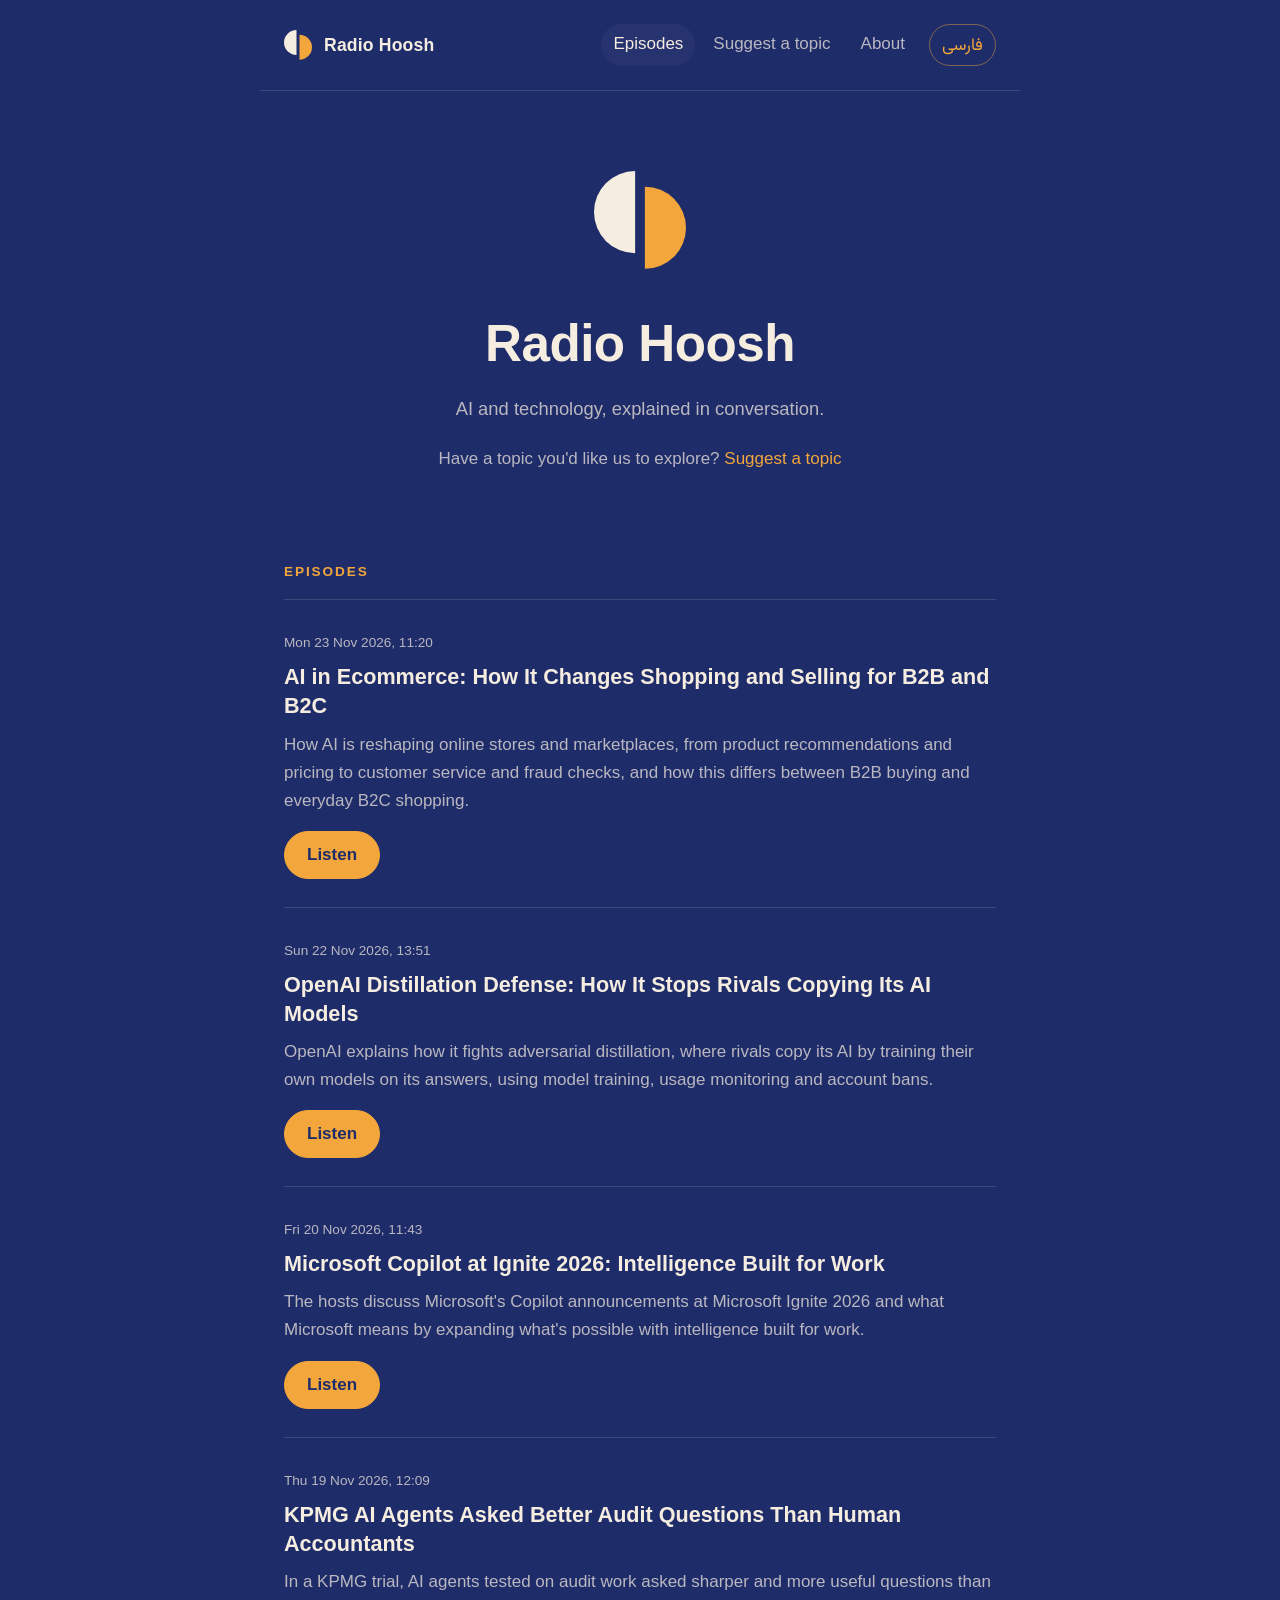
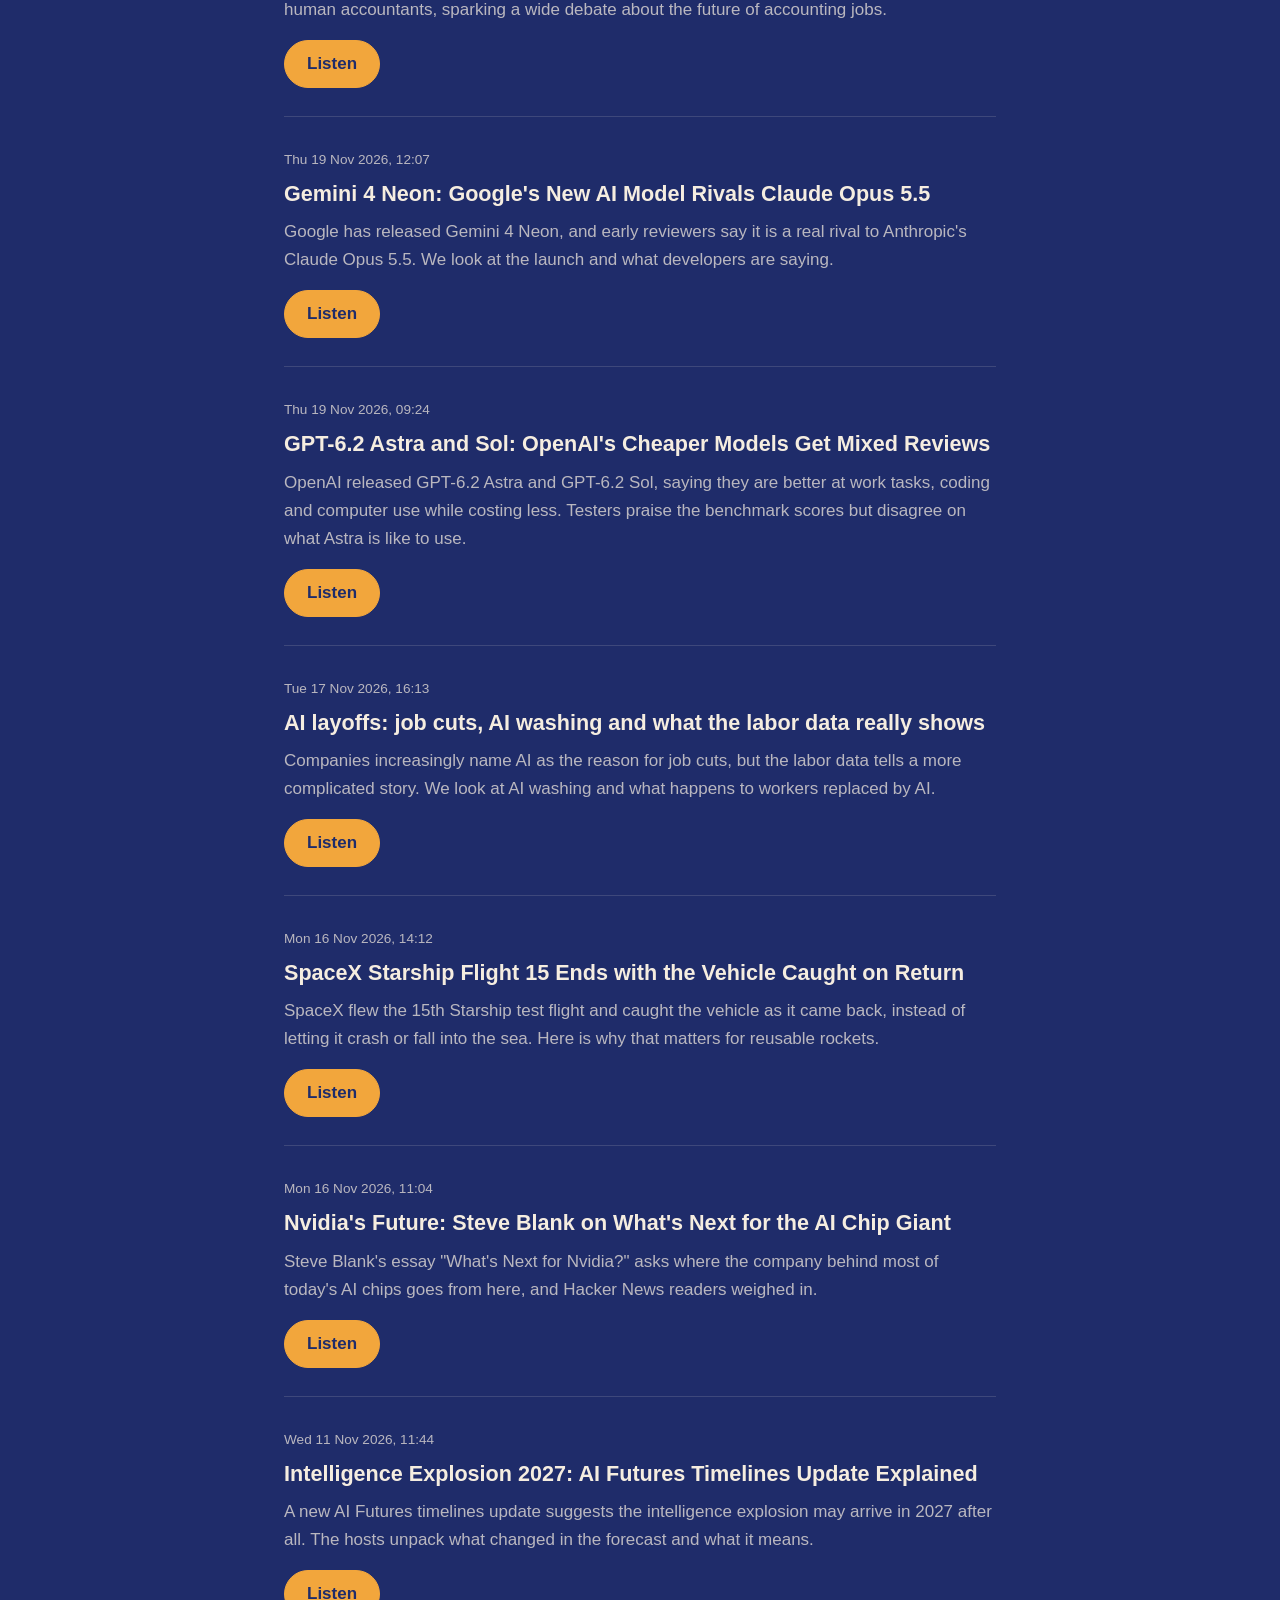
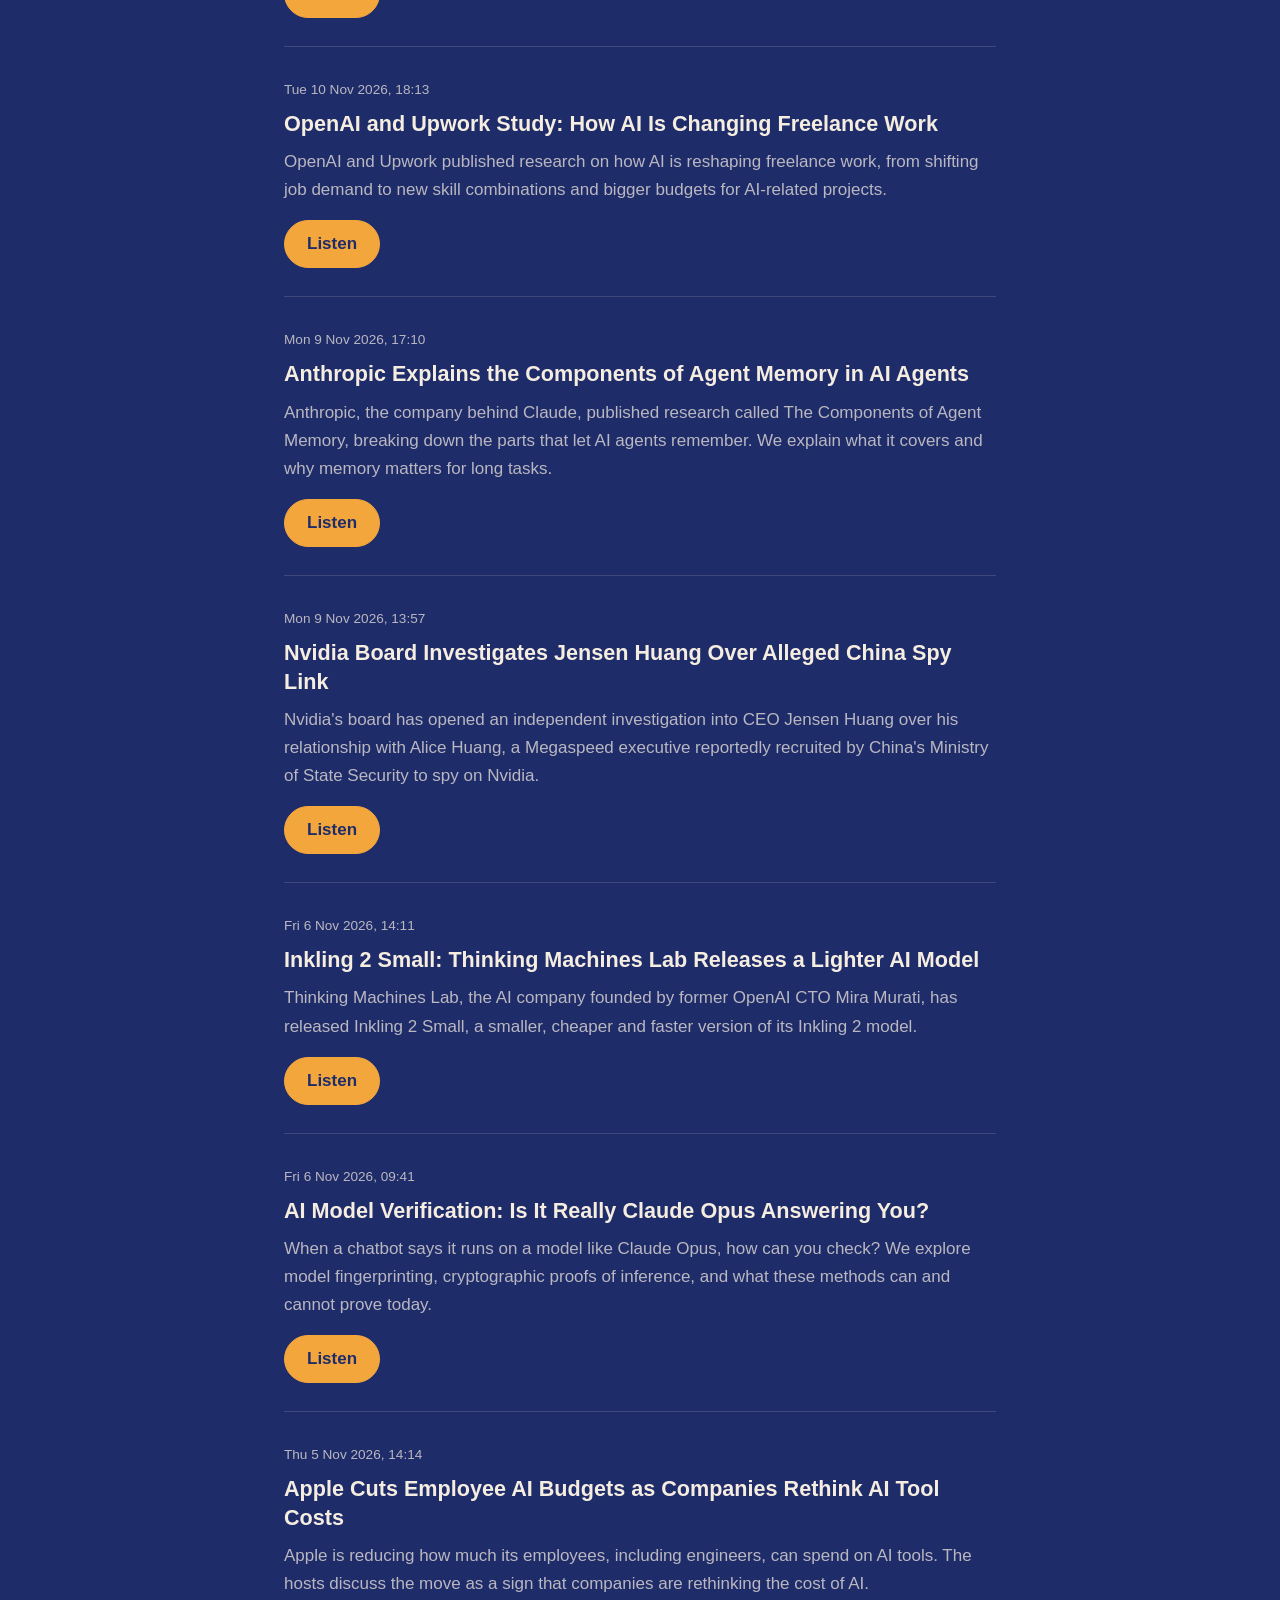
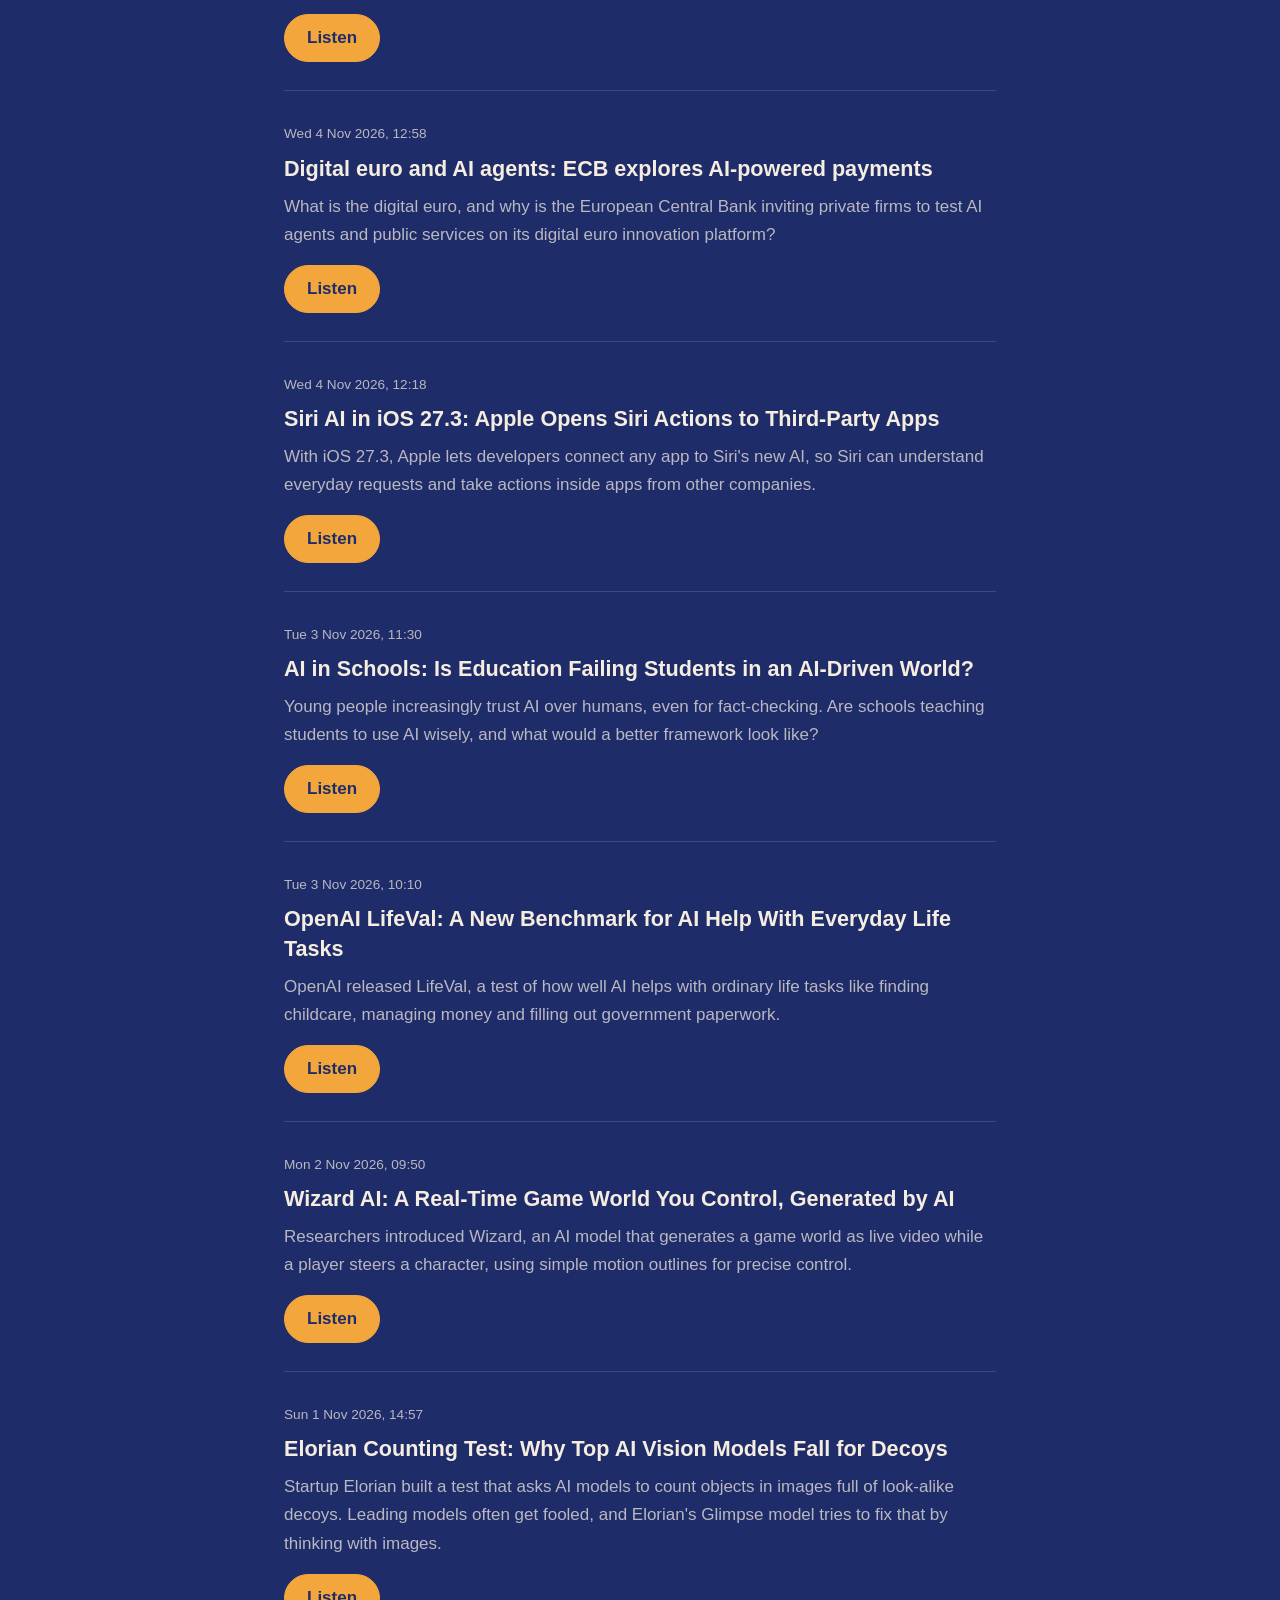
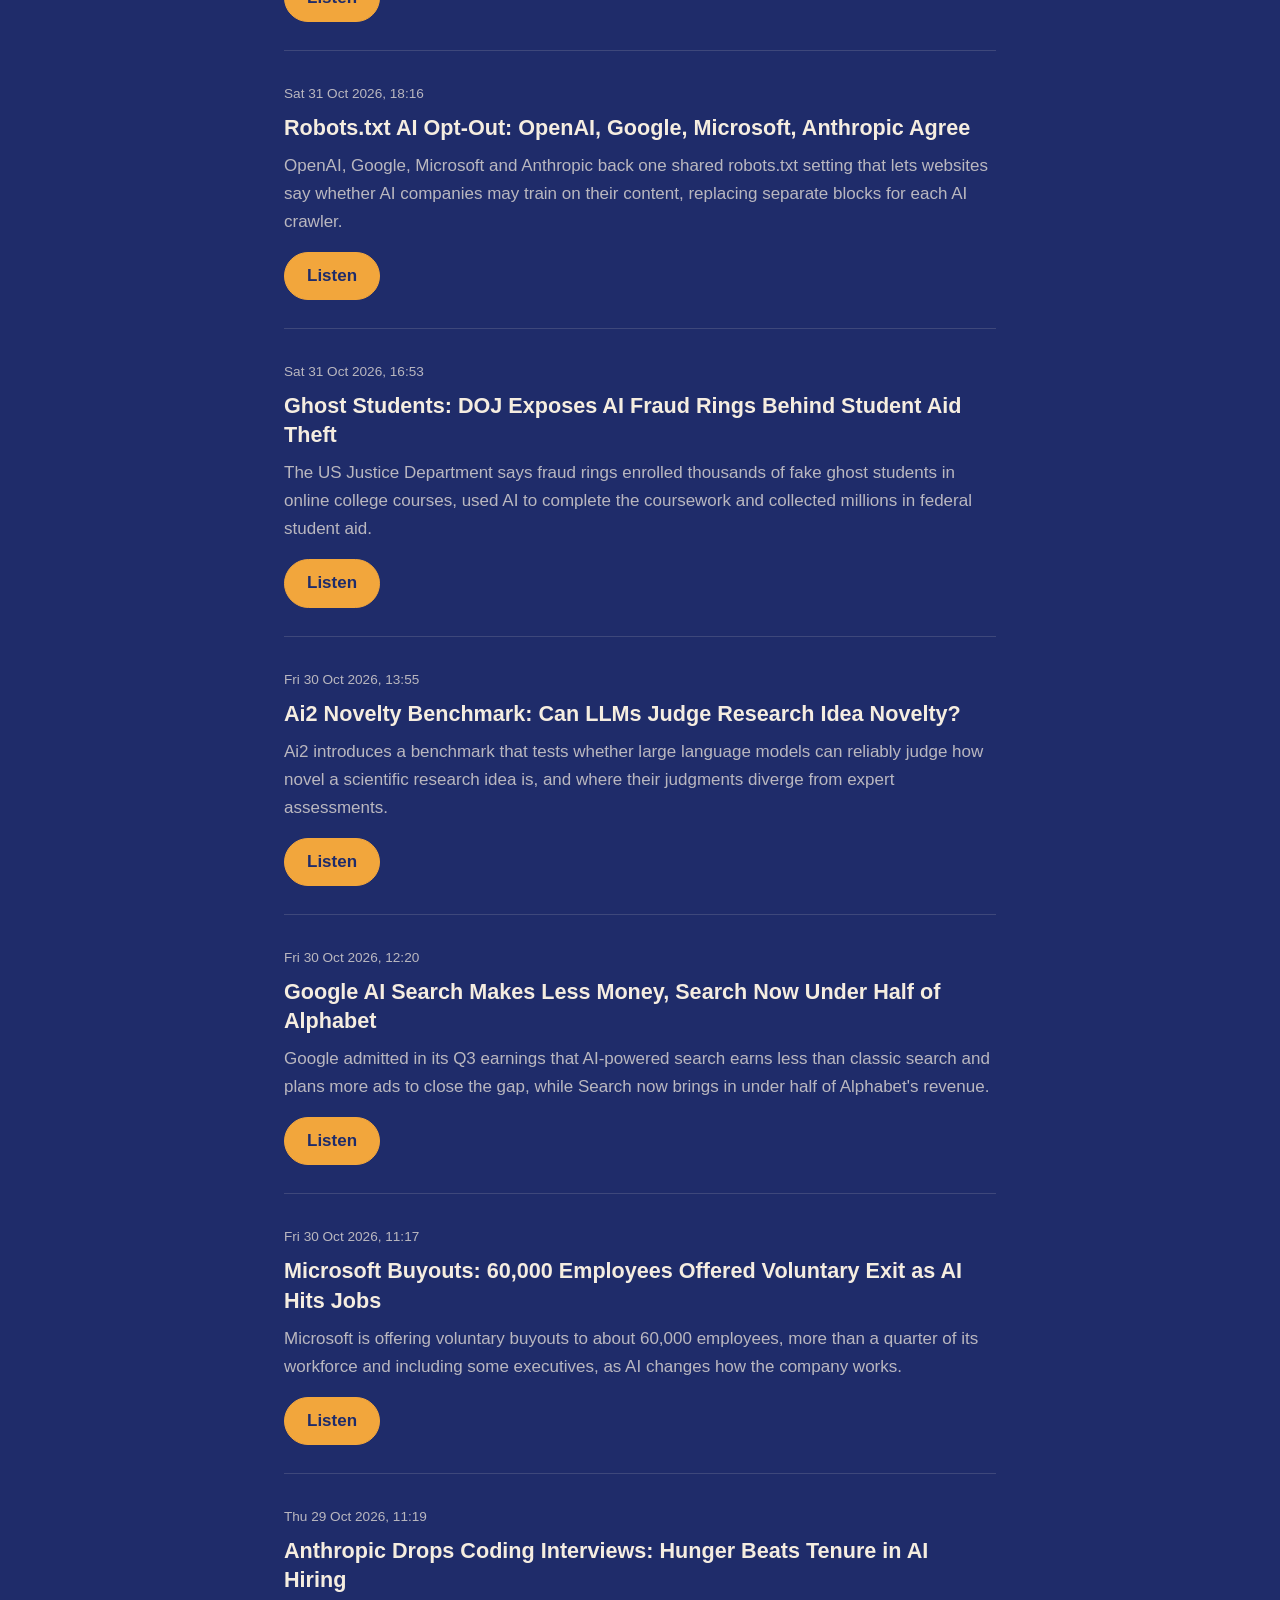
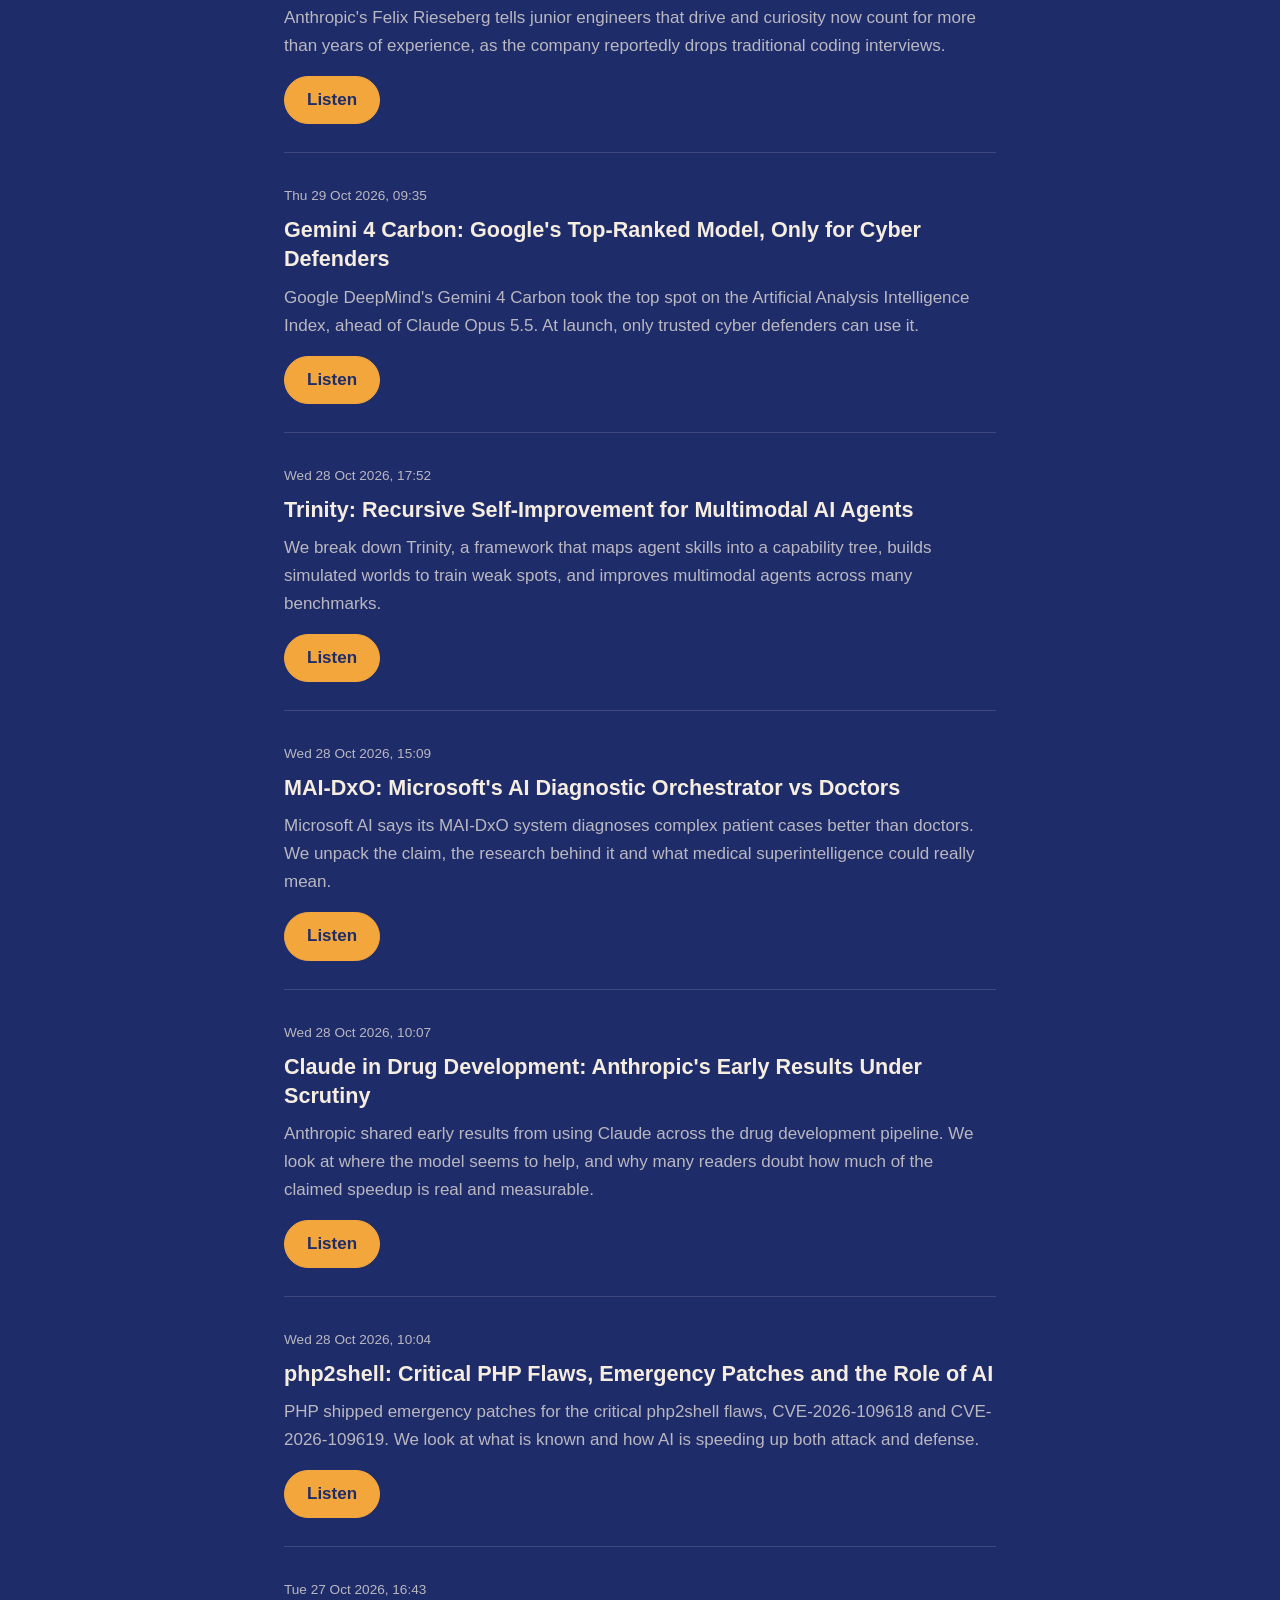
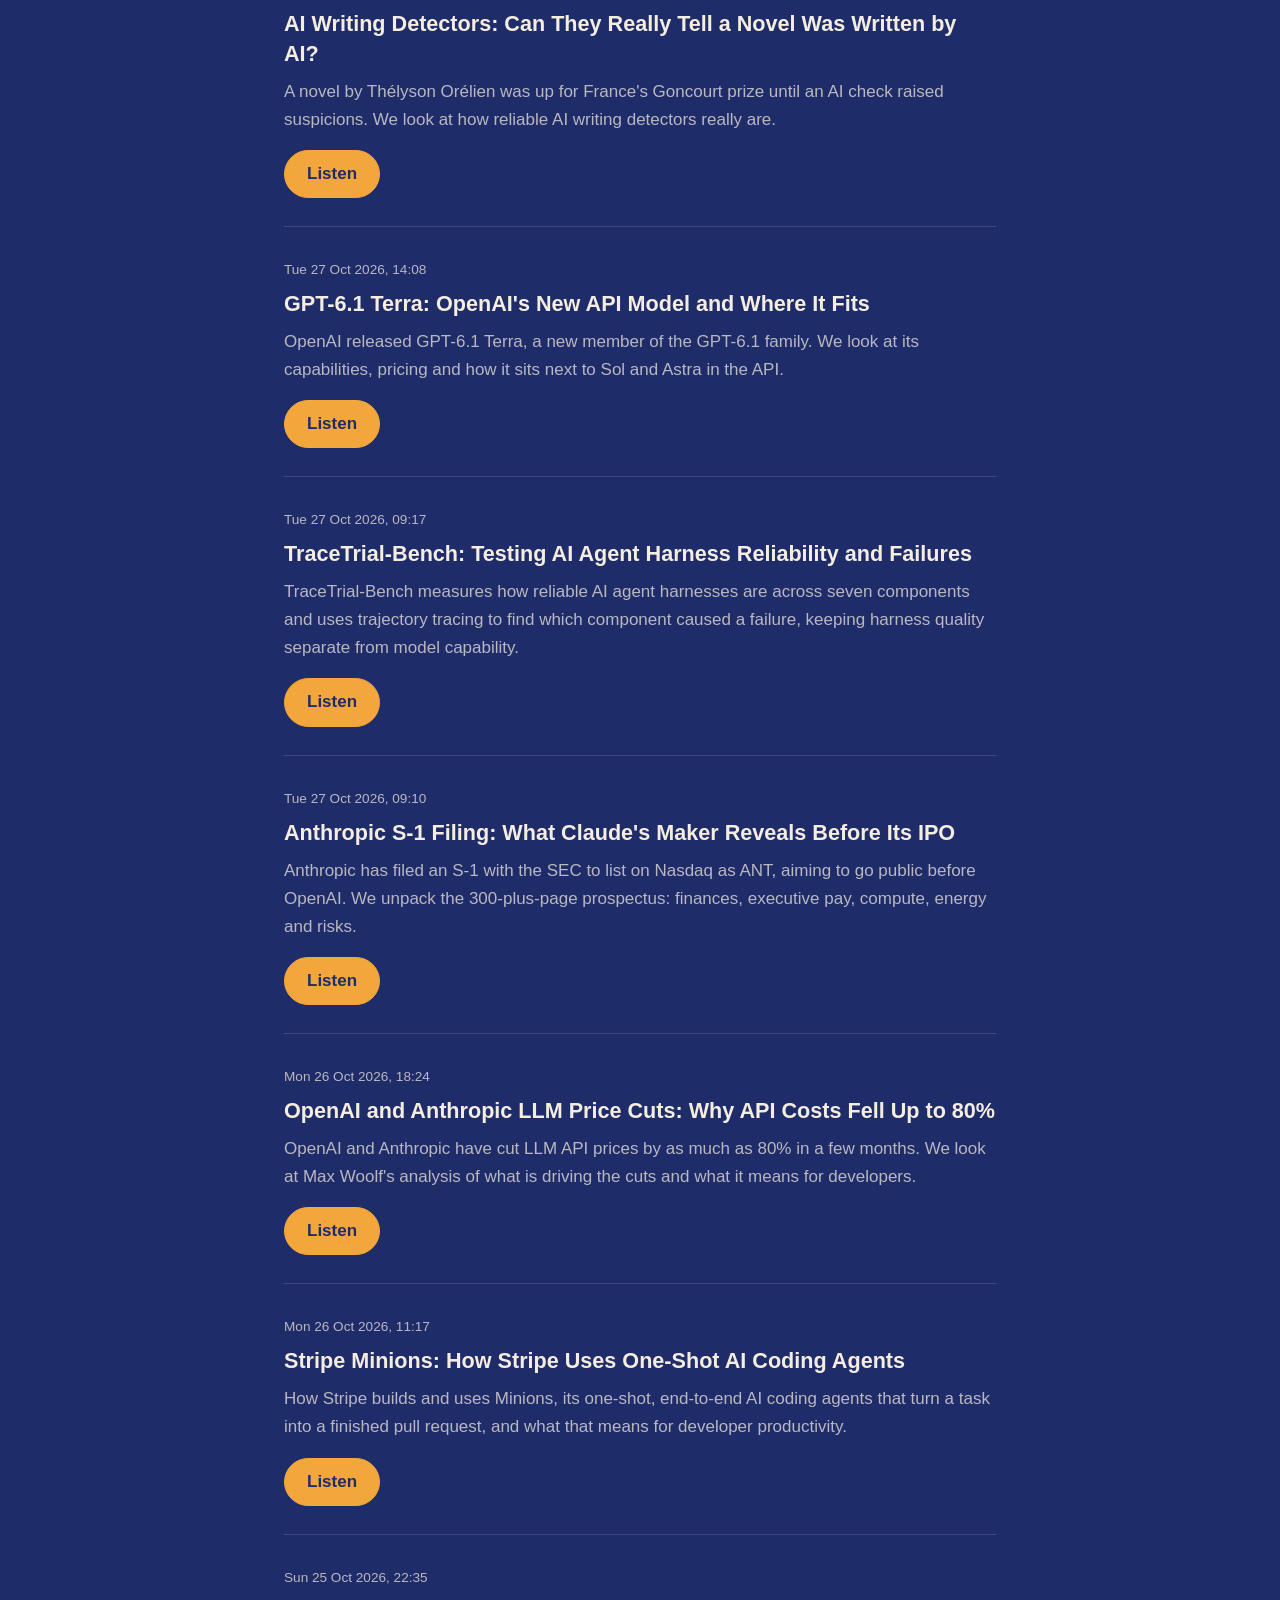
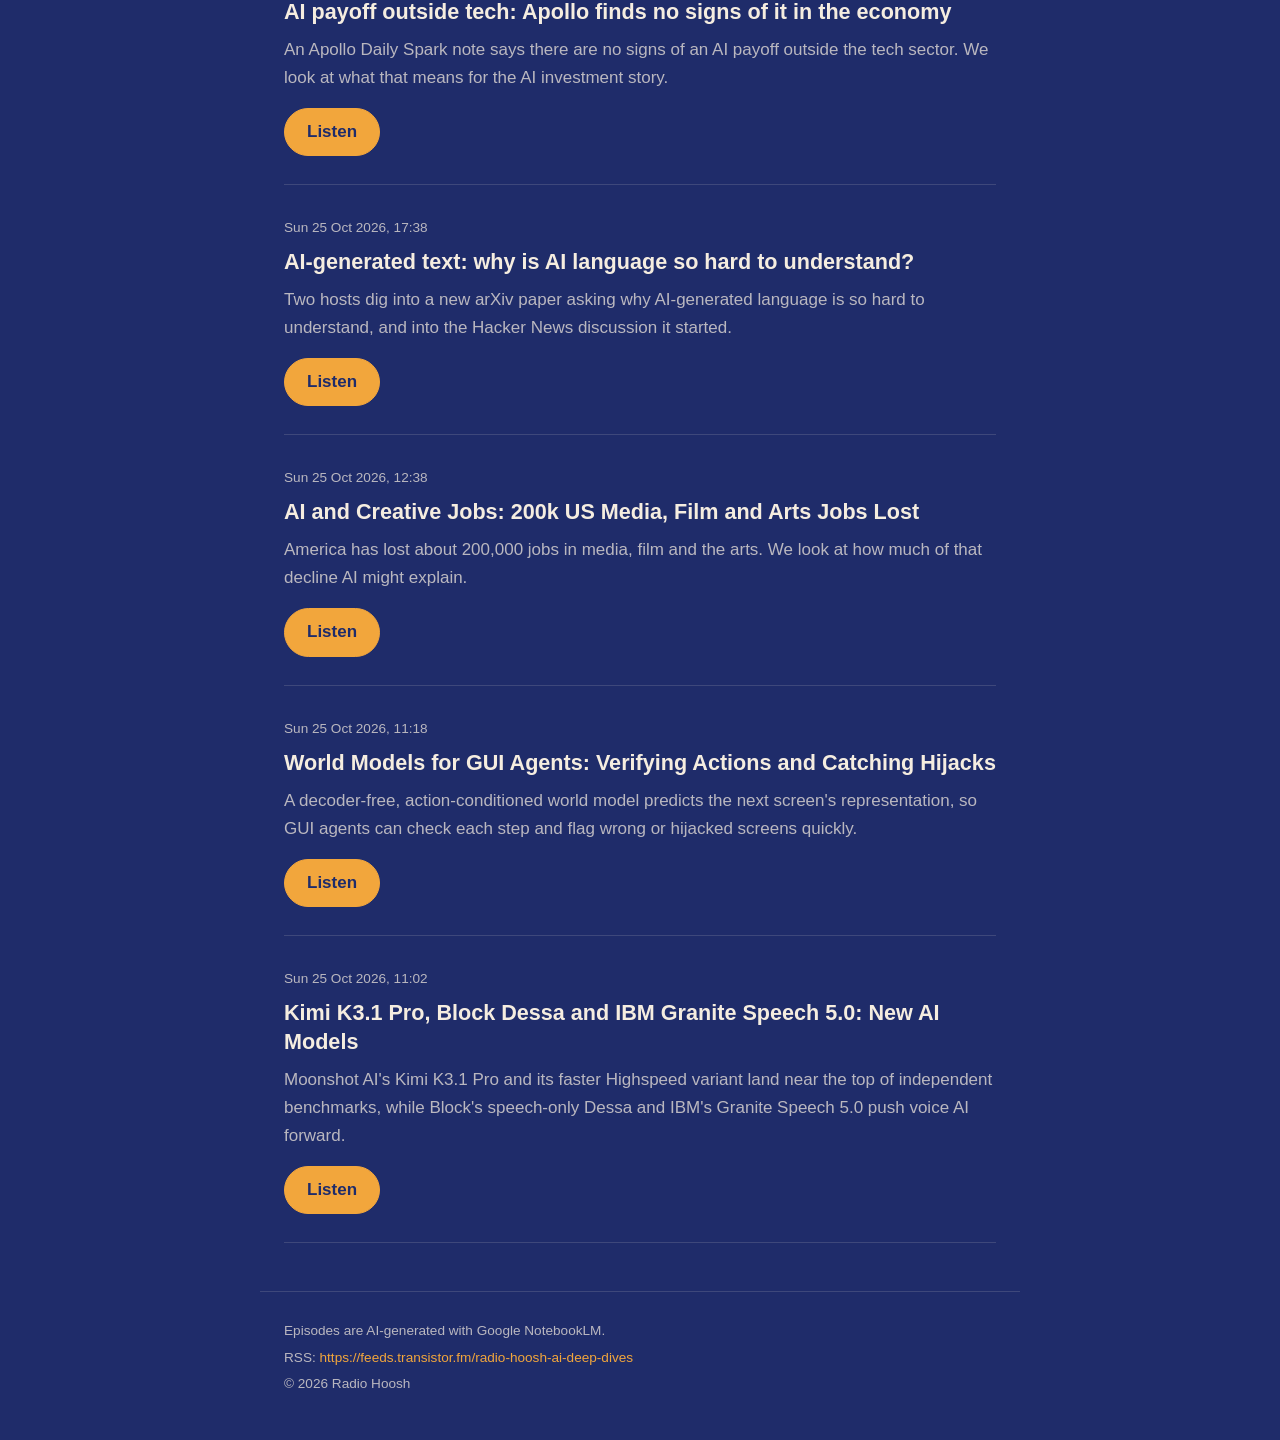
==== commit dc8ea096: "Update website" ====
--- a/index.html
+++ b/index.html
@@ -24,7 +24,7 @@
 <link rel="alternate" hreflang="fa" href="https://radiohoosh.com/fa/">
 <link rel="alternate" hreflang="x-default" href="https://radiohoosh.com/">
 <link rel="alternate" type="application/rss+xml" title="Radio Hoosh" href="https://feeds.transistor.fm/radio-hoosh-ai-deep-dives">
-<script type="application/ld+json">{"@context":"https://schema.org","@type":"PodcastSeries","name":"Radio Hoosh","description":"AI and technology, explained in conversation.","url":"https://radiohoosh.com/","inLanguage":"en","webFeed":"https://feeds.transistor.fm/radio-hoosh-ai-deep-dives","image":"https://radiohoosh.com/share-en.png","author":{"@type":"Person","name":"Kasra Qasempour","url":"https://www.linkedin.com/in/kasraq"},"publisher":{"@type":"Person","name":"Kasra Qasempour","url":"https://www.linkedin.com/in/kasraq"},"episode":[{"@type":"PodcastEpisode","name":"OpenAI Distillation Defense: How It Stops Rivals Copying Its AI Models","description":"OpenAI explains how it fights adversarial distillation, where rivals copy its AI by training their own models on its answers, using model training, usage monitoring and account bans.","datePublished":"2026-11-22T13:51+01:00","url":"https://share.transistor.fm/s/5e9913b5","inLanguage":"en","keywords":"OpenAI, OpenAI distillation, adversarial distillation, model distillation, AI model copying, knowledge distillation, ChatGPT, OpenAI API, Chinese AI labs, US China AI race, AI security, AI news, artificial intelligence, tech news"},{"@type":"PodcastEpisode","name":"Microsoft Copilot at Ignite 2026: Intelligence Built for Work","description":"The hosts discuss Microsoft's Copilot announcements at Microsoft Ignite 2026 and what Microsoft means by expanding what's possible with intelligence built for work.","datePublished":"2026-11-20T11:43+01:00","url":"https://share.transistor.fm/s/7e97229a","inLanguage":"en","keywords":"Microsoft Copilot, Copilot, Microsoft Ignite, Microsoft Ignite 2026, Ignite 2026, Copilot announcements, Microsoft 365 Copilot, Microsoft AI, AI at work, AI assistant, workplace AI, enterprise AI, generative AI, AI news, tech news"},{"@type":"PodcastEpisode","name":"KPMG AI Agents Asked Better Audit Questions Than Human Accountants","description":"In a KPMG trial, AI agents tested on audit work asked sharper and more useful questions than human accountants, sparking a wide debate about the future of accounting jobs.","datePublished":"2026-11-19T12:09+01:00","url":"https://share.transistor.fm/s/24fc7dc2","inLanguage":"en","keywords":"KPMG AI, KPMG AI agents, AI agents audit, AI in auditing, AI vs accountants, AI in accounting, Big Four AI, future of accounting jobs, will AI replace accountants, AI audit trial, AI agents, financial audit, AI and jobs, AI news, artificial intelligence"},{"@type":"PodcastEpisode","name":"Gemini 4 Neon: Google's New AI Model Rivals Claude Opus 5.5","description":"Google has released Gemini 4 Neon, and early reviewers say it is a real rival to Anthropic's Claude Opus 5.5. We look at the launch and what developers are saying.","datePublished":"2026-11-19T12:07+01:00","url":"https://share.transistor.fm/s/3942fe56","inLanguage":"en","keywords":"Gemini 4 Neon, Gemini 4, Google Gemini, Claude Opus 5.5, Gemini vs Claude, Anthropic Claude, Google DeepMind, new Google AI model, best AI model 2026, AI model comparison, OpenAI vs Google vs Anthropic, large language models, AI news, artificial intelligence"},{"@type":"PodcastEpisode","name":"GPT-6.2 Astra and Sol: OpenAI's Cheaper Models Get Mixed Reviews","description":"OpenAI released GPT-6.2 Astra and GPT-6.2 Sol, saying they are better at work tasks, coding and computer use while costing less. Testers praise the benchmark scores but disagree on what Astra is like to use.","datePublished":"2026-11-19T09:24+01:00","url":"https://share.transistor.fm/s/49377a06","inLanguage":"en","keywords":"GPT-6.2, GPT-6.2 Astra, GPT-6.2 Sol, OpenAI, OpenAI new model, ChatGPT, GPT-6.2 review, AI coding models, AI computer use, AI model pricing, AI benchmarks, large language models, AI news, artificial intelligence"},{"@type":"PodcastEpisode","name":"AI layoffs: job cuts, AI washing and what the labor data really shows","description":"Companies increasingly name AI as the reason for job cuts, but the labor data tells a more complicated story. We look at AI washing and what happens to workers replaced by AI.","datePublished":"2026-11-17T16:13+01:00","url":"https://share.transistor.fm/s/01f114da","inLanguage":"en","keywords":"AI layoffs, AI job cuts, AI washing, AI washing layoffs, AI replacing jobs, AI and jobs, AI and the workforce, layoffs 2026, workers replaced by AI, future of work, labor market data, AI impact on employment, automation and jobs, artificial intelligence news, tech news podcast"},{"@type":"PodcastEpisode","name":"SpaceX Starship Flight 15 Ends with the Vehicle Caught on Return","description":"SpaceX flew the 15th Starship test flight and caught the vehicle as it came back, instead of letting it crash or fall into the sea. Here is why that matters for reusable rockets.","datePublished":"2026-11-16T14:12+01:00","url":"https://share.transistor.fm/s/b3fdf53a","inLanguage":"en","keywords":"SpaceX Starship, Starship Flight 15, Starship catch, SpaceX rocket catch, Starship test flight, SpaceX, Starship, reusable rocket, rocket reusability, cost of space launch, Moon and Mars missions, satellite launches, space technology news, spaceflight, tech news podcast"},{"@type":"PodcastEpisode","name":"Nvidia's Future: Steve Blank on What's Next for the AI Chip Giant","description":"Steve Blank's essay \"What's Next for Nvidia?\" asks where the company behind most of today's AI chips goes from here, and Hacker News readers weighed in.","datePublished":"2026-11-16T11:04+01:00","url":"https://share.transistor.fm/s/5c165092","inLanguage":"en","keywords":"Nvidia, Steve Blank, What's Next for Nvidia, Nvidia future, Nvidia AI chips, Nvidia GPU, Steve Blank essay, Hacker News, AI chips, AI hardware, semiconductors, AI industry, tech investing, AI news, tech podcast"},{"@type":"PodcastEpisode","name":"Intelligence Explosion 2027: AI Futures Timelines Update Explained","description":"A new AI Futures timelines update suggests the intelligence explosion may arrive in 2027 after all. The hosts unpack what changed in the forecast and what it means.","datePublished":"2026-11-11T11:44+01:00","url":"https://share.transistor.fm/s/edd3e2bf","inLanguage":"en","keywords":"AI Futures Project, AI 2027, intelligence explosion, intelligence explosion 2027, AI timelines, AI timelines update, AI forecasting, AGI timeline, superintelligence, when will AGI arrive, AI safety, future of AI, AI predictions, artificial intelligence news, AI podcast"},{"@type":"PodcastEpisode","name":"OpenAI and Upwork Study: How AI Is Changing Freelance Work","description":"OpenAI and Upwork published research on how AI is reshaping freelance work, from shifting job demand to new skill combinations and bigger budgets for AI-related projects.","datePublished":"2026-11-10T18:13+01:00","url":"https://share.transistor.fm/s/1ffb6df9","inLanguage":"en","keywords":"OpenAI, Upwork, OpenAI Upwork study, AI freelance work, AI and freelancers, freelancing with AI, AI impact on jobs, future of work, AI skills in demand, gig economy AI, AI and employment, AI research, AI news, artificial intelligence"},{"@type":"PodcastEpisode","name":"Anthropic Explains the Components of Agent Memory in AI Agents","description":"Anthropic, the company behind Claude, published research called The Components of Agent Memory, breaking down the parts that let AI agents remember. We explain what it covers and why memory matters for long tasks.","datePublished":"2026-11-09T17:10+01:00","url":"https://share.transistor.fm/s/3c0c7aa5","inLanguage":"en","keywords":"Anthropic, Claude, Components of Agent Memory, agent memory, AI agent memory, Anthropic research, Claude agents, AI agents, agentic AI, LLM memory, AI memory, Hacker News, AI news, artificial intelligence"},{"@type":"PodcastEpisode","name":"Nvidia Board Investigates Jensen Huang Over Alleged China Spy Link","description":"Nvidia's board has opened an independent investigation into CEO Jensen Huang over his relationship with Alice Huang, a Megaspeed executive reportedly recruited by China's Ministry of State Security to spy on Nvidia.","datePublished":"2026-11-09T13:57+01:00","url":"https://share.transistor.fm/s/d469b27f","inLanguage":"en","keywords":"Nvidia, Jensen Huang, Jensen Huang investigation, Nvidia board investigation, Alice Huang, Megaspeed, Ministry of State Security, China spy Nvidia, Nvidia CEO, Nvidia espionage, AI chips, Nvidia stock news, AI news, tech news"},{"@type":"PodcastEpisode","name":"Inkling 2 Small: Thinking Machines Lab Releases a Lighter AI Model","description":"Thinking Machines Lab, the AI company founded by former OpenAI CTO Mira Murati, has released Inkling 2 Small, a smaller, cheaper and faster version of its Inkling 2 model.","datePublished":"2026-11-06T14:11+01:00","url":"https://share.transistor.fm/s/0cb4d81e","inLanguage":"en","keywords":"Inkling 2 Small, Inkling 2, Thinking Machines Lab, Thinking Machines, Mira Murati, Mira Murati AI model, small language model, lightweight AI model, affordable AI models, new AI model release, AI startups, AI for developers, AI news, artificial intelligence"},{"@type":"PodcastEpisode","name":"AI Model Verification: Is It Really Claude Opus Answering You?","description":"When a chatbot says it runs on a model like Claude Opus, how can you check? We explore model fingerprinting, cryptographic proofs of inference, and what these methods can and cannot prove today.","datePublished":"2026-11-06T09:41+01:00","url":"https://share.transistor.fm/s/c0f9e3d4","inLanguage":"en","keywords":"Claude Opus, Anthropic, AI model verification, verify which AI model, model fingerprinting, LLM fingerprinting, provable inference, cryptographic proof AI model, verifiable AI inference, model substitution, LLM API trust, AI transparency, AI security, large language models, AI news"},{"@type":"PodcastEpisode","name":"Apple Cuts Employee AI Budgets as Companies Rethink AI Tool Costs","description":"Apple is reducing how much its employees, including engineers, can spend on AI tools. The hosts discuss the move as a sign that companies are rethinking the cost of AI.","datePublished":"2026-11-05T14:14+01:00","url":"https://share.transistor.fm/s/f48868cc","inLanguage":"en","keywords":"Apple, Apple AI budget, Apple employee AI spending, Apple engineers AI tools, Apple cost cutting, AI spending limits, cost of AI tools, enterprise AI costs, AI coding tools, AI in the workplace, tech industry news, AI news, artificial intelligence"},{"@type":"PodcastEpisode","name":"Digital euro and AI agents: ECB explores AI-powered payments","description":"What is the digital euro, and why is the European Central Bank inviting private firms to test AI agents and public services on its digital euro innovation platform?","datePublished":"2026-11-04T12:58+01:00","url":"https://share.transistor.fm/s/5e74e53f","inLanguage":"en","keywords":"digital euro, ECB digital euro, European Central Bank, digital euro AI agents, digital euro innovation platform, AI agents payments, agentic payments, AI-powered payments, central bank digital currency, CBDC, euro CBDC, fintech Europe, future of payments, AI in finance, AI news"},{"@type":"PodcastEpisode","name":"Siri AI in iOS 27.3: Apple Opens Siri Actions to Third-Party Apps","description":"With iOS 27.3, Apple lets developers connect any app to Siri's new AI, so Siri can understand everyday requests and take actions inside apps from other companies.","datePublished":"2026-11-04T12:18+01:00","url":"https://share.transistor.fm/s/90a7694c","inLanguage":"en","keywords":"Siri AI, iOS 27.3, Apple Siri third-party apps, Siri app actions, Apple Intelligence, new Siri update, Siri for developers, Apple AI assistant, iPhone AI features, AI agents on iPhone, Apple developer news, AI assistant apps, AI news, tech news podcast"},{"@type":"PodcastEpisode","name":"AI in Schools: Is Education Failing Students in an AI-Driven World?","description":"Young people increasingly trust AI over humans, even for fact-checking. Are schools teaching students to use AI wisely, and what would a better framework look like?","datePublished":"2026-11-03T11:30+01:00","url":"https://share.transistor.fm/s/862f7e58","inLanguage":"en","keywords":"AI in schools, AI in education, Seldon report AI, young people trust AI, AI fact-checking, students and AI, AI literacy, critical thinking AI, education policy UK, future of education, AI and teenagers, ChatGPT in school, media literacy, artificial intelligence"},{"@type":"PodcastEpisode","name":"OpenAI LifeVal: A New Benchmark for AI Help With Everyday Life Tasks","description":"OpenAI released LifeVal, a test of how well AI helps with ordinary life tasks like finding childcare, managing money and filling out government paperwork.","datePublished":"2026-11-03T10:10+01:00","url":"https://share.transistor.fm/s/9d9cf55c","inLanguage":"en","keywords":"LifeVal, OpenAI LifeVal, OpenAI, OpenAI benchmark, ChatGPT, AI benchmark, AI evaluation, AI for everyday life, AI personal finance, AI childcare search, AI government paperwork, chatbot usefulness, AI news, artificial intelligence"},{"@type":"PodcastEpisode","name":"Wizard AI: A Real-Time Game World You Control, Generated by AI","description":"Researchers introduced Wizard, an AI model that generates a game world as live video while a player steers a character, using simple motion outlines for precise control.","datePublished":"2026-11-02T09:50+01:00","url":"https://share.transistor.fm/s/181ee79f","inLanguage":"en","keywords":"Wizard AI, Wizard world model, AI generated game world, real-time video generation, interactive world model, playable AI world, controllable video generation, AI game engine, generative AI games, character control AI, robot training simulation, world models, AI research paper, generative video"},{"@type":"PodcastEpisode","name":"Elorian Counting Test: Why Top AI Vision Models Fall for Decoys","description":"Startup Elorian built a test that asks AI models to count objects in images full of look-alike decoys. Leading models often get fooled, and Elorian's Glimpse model tries to fix that by thinking with images.","datePublished":"2026-11-01T14:57+01:00","url":"https://share.transistor.fm/s/4bb95e52","inLanguage":"en","keywords":"Elorian, Elorian Glimpse, Glimpse AI model, AI counting test, thinking with images, AI vision benchmark, visual reasoning AI, multimodal AI models, vision language models, AI decoy test, computer vision, AI benchmarks, AI news, artificial intelligence"},{"@type":"PodcastEpisode","name":"Robots.txt AI Opt-Out: OpenAI, Google, Microsoft, Anthropic Agree","description":"OpenAI, Google, Microsoft and Anthropic back one shared robots.txt setting that lets websites say whether AI companies may train on their content, replacing separate blocks for each AI crawler.","datePublished":"2026-10-31T18:16+01:00","url":"https://share.transistor.fm/s/07da5027","inLanguage":"en","keywords":"robots.txt AI training, AI training opt-out, OpenAI robots.txt, Google AI training control, Microsoft AI training, Anthropic web crawler, block AI crawlers, AI crawler opt-out, AI training data websites, publishers vs AI companies, AI copyright lawsuits, web content AI consent, AI news, artificial intelligence"},{"@type":"PodcastEpisode","name":"Ghost Students: DOJ Exposes AI Fraud Rings Behind Student Aid Theft","description":"The US Justice Department says fraud rings enrolled thousands of fake ghost students in online college courses, used AI to complete the coursework and collected millions in federal student aid.","datePublished":"2026-10-31T16:53+01:00","url":"https://share.transistor.fm/s/904390dd","inLanguage":"en","keywords":"ghost students, ghost students AI, DOJ student aid fraud, student loan fraud, FAFSA fraud, AI fraud rings, federal student aid, online college fraud, AI cheating online courses, identity verification AI, generative AI fraud, AI in education, Department of Justice AI, AI news, tech news"},{"@type":"PodcastEpisode","name":"Ai2 Novelty Benchmark: Can LLMs Judge Research Idea Novelty?","description":"Ai2 introduces a benchmark that tests whether large language models can reliably judge how novel a scientific research idea is, and where their judgments diverge from expert assessments.","datePublished":"2026-10-30T13:55+01:00","url":"https://share.transistor.fm/s/008da8b6","inLanguage":"en","keywords":"Ai2 novelty benchmark, Allen Institute for AI, Ai2, LLM novelty assessment, research idea novelty, LLM as a judge, AI peer review, automated scientific discovery, AI research agents, AI for science, LLM benchmark, AI idea generation, large language models, AI news"},{"@type":"PodcastEpisode","name":"Google AI Search Makes Less Money, Search Now Under Half of Alphabet","description":"Google admitted in its Q3 earnings that AI-powered search earns less than classic search and plans more ads to close the gap, while Search now brings in under half of Alphabet's revenue.","datePublished":"2026-10-30T12:20+01:00","url":"https://share.transistor.fm/s/6eb79bf5","inLanguage":"en","keywords":"Google AI search, Google Q3 earnings, Alphabet earnings, Alphabet revenue, Google Search revenue, AI Overviews ads, Google ads in AI search, Google stock, Google cash flow, AI search monetization, generative AI business model, publishers and AI search, search advertising, AI news, tech news"},{"@type":"PodcastEpisode","name":"Microsoft Buyouts: 60,000 Employees Offered Voluntary Exit as AI Hits Jobs","description":"Microsoft is offering voluntary buyouts to about 60,000 employees, more than a quarter of its workforce and including some executives, as AI changes how the company works.","datePublished":"2026-10-30T11:17+01:00","url":"https://share.transistor.fm/s/843599e8","inLanguage":"en","keywords":"Microsoft buyouts, Microsoft voluntary exit offer, Microsoft layoffs, Microsoft employees, Microsoft AI, Microsoft workforce reduction, tech layoffs 2026, big tech job cuts, AI and jobs, AI replacing jobs, future of work, AI news, tech news"},{"@type":"PodcastEpisode","name":"Anthropic Drops Coding Interviews: Hunger Beats Tenure in AI Hiring","description":"Anthropic's Felix Rieseberg tells junior engineers that drive and curiosity now count for more than years of experience, as the company reportedly drops traditional coding interviews.","datePublished":"2026-10-29T11:19+01:00","url":"https://share.transistor.fm/s/c91cdac9","inLanguage":"en","keywords":"Anthropic coding interviews, Anthropic hiring, Felix Rieseberg, hunger beats tenure, Latent Space, Claude Code, coding agents, AI coding agents and jobs, junior engineers advice, software engineering interviews, tech hiring 2026, future of software engineering, AI and developer jobs, early career software engineer, AI news"},{"@type":"PodcastEpisode","name":"Gemini 4 Carbon: Google's Top-Ranked Model, Only for Cyber Defenders","description":"Google DeepMind's Gemini 4 Carbon took the top spot on the Artificial Analysis Intelligence Index, ahead of Claude Opus 5.5. At launch, only trusted cyber defenders can use it.","datePublished":"2026-10-29T09:35+01:00","url":"https://share.transistor.fm/s/39b53d3b","inLanguage":"en","keywords":"Gemini 4 Carbon, Google Gemini, Google DeepMind, Gemini 4, Claude Opus 5.5, Artificial Analysis Intelligence Index, frontier AI model, AI benchmark leaderboard, AI cybersecurity, cyber defenders AI access, agentic AI, AI coding model, AI safety, AI news"},{"@type":"PodcastEpisode","name":"Trinity: Recursive Self-Improvement for Multimodal AI Agents","description":"We break down Trinity, a framework that maps agent skills into a capability tree, builds simulated worlds to train weak spots, and improves multimodal agents across many benchmarks.","datePublished":"2026-10-28T17:52+01:00","url":"https://share.transistor.fm/s/92bb01a9","inLanguage":"en","keywords":"Trinity AI framework, Trinity recursive self-improvement, recursive self-improvement, self-improving AI agents, multimodal agents, capability tree, simulated training environments, synthetic training data, AI agent benchmarks, Hugging Face papers, AI research paper explained, AI agents, machine learning, AI news"},{"@type":"PodcastEpisode","name":"MAI-DxO: Microsoft's AI Diagnostic Orchestrator vs Doctors","description":"Microsoft AI says its MAI-DxO system diagnoses complex patient cases better than doctors. We unpack the claim, the research behind it and what medical superintelligence could really mean.","datePublished":"2026-10-28T15:09+01:00","url":"https://share.transistor.fm/s/6afead3a","inLanguage":"en","keywords":"MAI-DxO, Microsoft AI Diagnostic Orchestrator, Microsoft AI, medical superintelligence, Microsoft AI diagnosis, AI vs doctors, sequential diagnosis, AI medical diagnosis, AI in healthcare, language models in medicine, clinical AI, health tech, artificial intelligence news"},{"@type":"PodcastEpisode","name":"Claude in Drug Development: Anthropic's Early Results Under Scrutiny","description":"Anthropic shared early results from using Claude across the drug development pipeline. We look at where the model seems to help, and why many readers doubt how much of the claimed speedup is real and measurable.","datePublished":"2026-10-28T10:07+01:00","url":"https://share.transistor.fm/s/caea6f88","inLanguage":"en","keywords":"Claude, Anthropic, Anthropic drug development, Claude drug discovery, AI drug development, AI drug discovery, LLM pharma, AI in pharmaceutical research, AI clinical development, frontier AI models, large language models, AI in healthcare, AI in biotech, artificial intelligence news"},{"@type":"PodcastEpisode","name":"php2shell: Critical PHP Flaws, Emergency Patches and the Role of AI","description":"PHP shipped emergency patches for the critical php2shell flaws, CVE-2026-109618 and CVE-2026-109619. We look at what is known and how AI is speeding up both attack and defense.","datePublished":"2026-10-28T10:04+01:00","url":"https://share.transistor.fm/s/ea5b18e2","inLanguage":"en","keywords":"php2shell, php2shell vulnerability, CVE-2026-109618, CVE-2026-109619, PHP vulnerability, PHP emergency patch, PHP security update, ChatGPT vulnerability discovery, HKCERT warning, AI in cybersecurity, AI cyber attacks, patch management, web security, cybersecurity news, AI news"},{"@type":"PodcastEpisode","name":"AI Writing Detectors: Can They Really Tell a Novel Was Written by AI?","description":"A novel by Thélyson Orélien was up for France's Goncourt prize until an AI check raised suspicions. We look at how reliable AI writing detectors really are.","datePublished":"2026-10-27T16:43+01:00","url":"https://share.transistor.fm/s/d31fa39b","inLanguage":"en","keywords":"Thélyson Orélien, Goncourt prize AI, Prix Goncourt novel scandal, AI writing detector, AI detection accuracy, how reliable are AI detectors, can AI detectors spot AI writing, AI written novel, AI generated books, plagiarism and AI, AI in publishing, AI and literature, detect AI text, generative AI, AI news podcast"},{"@type":"PodcastEpisode","name":"GPT-6.1 Terra: OpenAI's New API Model and Where It Fits","description":"OpenAI released GPT-6.1 Terra, a new member of the GPT-6.1 family. We look at its capabilities, pricing and how it sits next to Sol and Astra in the API.","datePublished":"2026-10-27T14:08+01:00","url":"https://share.transistor.fm/s/e36bc920","inLanguage":"en","keywords":"GPT-6.1 Terra, GPT-6.1, OpenAI Terra, GPT-6.1 Sol, GPT-6.1 Astra, OpenAI new model, OpenAI API, OpenAI API pricing, GPT-6.1 Terra pricing, LLM comparison, frontier AI models, open-weight models, AI news, large language models, artificial intelligence"},{"@type":"PodcastEpisode","name":"TraceTrial-Bench: Testing AI Agent Harness Reliability and Failures","description":"TraceTrial-Bench measures how reliable AI agent harnesses are across seven components and uses trajectory tracing to find which component caused a failure, keeping harness quality separate from model capability.","datePublished":"2026-10-27T09:17+01:00","url":"https://share.transistor.fm/s/549a298c","inLanguage":"en","keywords":"TraceTrial-Bench, Trial by Trace, agent harness, AI agent benchmark, agent harness reliability, failure attribution, trajectory tracing, coding agents, tool use agents, LLM agent evaluation, agent scaffolding, debugging AI agents, AI benchmarks, AI agents, artificial intelligence"},{"@type":"PodcastEpisode","name":"Anthropic S-1 Filing: What Claude's Maker Reveals Before Its IPO","description":"Anthropic has filed an S-1 with the SEC to list on Nasdaq as ANT, aiming to go public before OpenAI. We unpack the 300-plus-page prospectus: finances, executive pay, compute, energy and risks.","datePublished":"2026-10-27T09:10+01:00","url":"https://share.transistor.fm/s/b914c7c3","inLanguage":"en","keywords":"Anthropic S-1, Anthropic IPO, Anthropic prospectus, Anthropic ANT stock, Anthropic Nasdaq, Claude, Anthropic vs OpenAI, OpenAI IPO, SEC filing, AI IPO, AI company finances, AI data center energy, AI compute, frontier AI labs, AI news"},{"@type":"PodcastEpisode","name":"OpenAI and Anthropic LLM Price Cuts: Why API Costs Fell Up to 80%","description":"OpenAI and Anthropic have cut LLM API prices by as much as 80% in a few months. We look at Max Woolf's analysis of what is driving the cuts and what it means for developers.","datePublished":"2026-10-26T18:24+01:00","url":"https://share.transistor.fm/s/6765e985","inLanguage":"en","keywords":"OpenAI API pricing, Anthropic API pricing, Claude API price, Max Woolf cheap LLMs, LLM price cuts, LLM API costs, AI inference cost, open-weight models, AI agents cost, Hacker News, OpenAI vs Anthropic, large language models, AI pricing war, AI news, artificial intelligence"},{"@type":"PodcastEpisode","name":"Stripe Minions: How Stripe Uses One-Shot AI Coding Agents","description":"How Stripe builds and uses Minions, its one-shot, end-to-end AI coding agents that turn a task into a finished pull request, and what that means for developer productivity.","datePublished":"2026-10-26T11:17+01:00","url":"https://share.transistor.fm/s/6ba0e97f","inLanguage":"en","keywords":"Stripe Minions, Stripe AI, Stripe coding agents, how Stripe uses AI, one-shot coding agents, end-to-end coding agents, autonomous coding agents, AI coding agents, AI pull requests, AI software engineering, developer productivity AI, LLMOps, AI agents, AI in software development, artificial intelligence"},{"@type":"PodcastEpisode","name":"AI payoff outside tech: Apollo finds no signs of it in the economy","description":"An Apollo Daily Spark note says there are no signs of an AI payoff outside the tech sector. We look at what that means for the AI investment story.","datePublished":"2026-10-25T22:35+01:00","url":"https://share.transistor.fm/s/4e295be9","inLanguage":"en","keywords":"Apollo AI payoff, Apollo Daily Spark, AI payoff outside tech sector, AI return on investment, AI ROI, AI productivity, AI economic impact, is AI worth the investment, AI bubble, AI hype vs reality, Hacker News AI, AI adoption in business, artificial intelligence economy, tech news podcast, AI news"},{"@type":"PodcastEpisode","name":"AI-generated text: why is AI language so hard to understand?","description":"Two hosts dig into a new arXiv paper asking why AI-generated language is so hard to understand, and into the Hacker News discussion it started.","datePublished":"2026-10-25T17:38+01:00","url":"https://share.transistor.fm/s/879a63b5","inLanguage":"en","keywords":"AI-generated text, AI generated language, why is AI text hard to understand, LLM writing, large language models, AI writing readability, ChatGPT writing style, arXiv paper AI language, Hacker News AI, AI text comprehension, machine-generated text, natural language processing, AI research podcast, artificial intelligence news"},{"@type":"PodcastEpisode","name":"AI and Creative Jobs: 200k US Media, Film and Arts Jobs Lost","description":"America has lost about 200,000 jobs in media, film and the arts. We look at how much of that decline AI might explain.","datePublished":"2026-10-25T12:38+01:00","url":"https://share.transistor.fm/s/71eabb63","inLanguage":"en","keywords":"AI creative jobs, AI job losses, AI and the creative class, Apricitas Economics, media jobs decline, film industry jobs, arts jobs America, generative AI jobs, AI replacing artists, AI unemployment, creative industry layoffs, future of work AI, Hacker News, AI economy, artificial intelligence"},{"@type":"PodcastEpisode","name":"World Models for GUI Agents: Verifying Actions and Catching Hijacks","description":"A decoder-free, action-conditioned world model predicts the next screen's representation, so GUI agents can check each step and flag wrong or hijacked screens quickly.","datePublished":"2026-10-25T11:18+01:00","url":"https://share.transistor.fm/s/a6a03c35","inLanguage":"en","keywords":"world models, action-conditioned world model, GUI agents, computer-use agents, AI agent verification, screen hijacking attack, AI agent security, decoder-free world model, agent reliability, UI automation AI, AI agents clicking interfaces, AI research paper explained, AI safety, machine learning"},{"@type":"PodcastEpisode","name":"Kimi K3.1 Pro, Block Dessa and IBM Granite Speech 5.0: New AI Models","description":"Moonshot AI's Kimi K3.1 Pro and its faster Highspeed variant land near the top of independent benchmarks, while Block's speech-only Dessa and IBM's Granite Speech 5.0 push voice AI forward.","datePublished":"2026-10-25T11:02+01:00","url":"https://share.transistor.fm/s/b3b04215","inLanguage":"en","keywords":"Kimi K3.1 Pro, Moonshot AI, Kimi K3.1 Pro Highspeed, Block Dessa, IBM Granite Speech 5.0, Granite Speech, Chinese open AI models, open weight models, AI coding models, speech native AI, speech to text model, voice AI, AI benchmarks, AI news"}]}</script>
+<script type="application/ld+json">{"@context":"https://schema.org","@type":"PodcastSeries","name":"Radio Hoosh","description":"AI and technology, explained in conversation.","url":"https://radiohoosh.com/","inLanguage":"en","webFeed":"https://feeds.transistor.fm/radio-hoosh-ai-deep-dives","image":"https://radiohoosh.com/share-en.png","author":{"@type":"Person","name":"Kasra Qasempour","url":"https://www.linkedin.com/in/kasraq"},"publisher":{"@type":"Person","name":"Kasra Qasempour","url":"https://www.linkedin.com/in/kasraq"},"episode":[{"@type":"PodcastEpisode","name":"AI in Ecommerce: How It Changes Shopping and Selling for B2B and B2C","description":"How AI is reshaping online stores and marketplaces, from product recommendations and pricing to customer service and fraud checks, and how this differs between B2B buying and everyday B2C shopping.","datePublished":"2026-11-23T11:20+01:00","url":"https://share.transistor.fm/s/41231d46","inLanguage":"en","keywords":"AI in ecommerce, AI shopping, agentic commerce, ChatGPT Wallet, Shopify AI, BigCommerce AI, AI product recommendations, AI pricing, AI customer service, AI fraud detection, B2B ecommerce, B2C ecommerce, online shopping, artificial intelligence"},{"@type":"PodcastEpisode","name":"OpenAI Distillation Defense: How It Stops Rivals Copying Its AI Models","description":"OpenAI explains how it fights adversarial distillation, where rivals copy its AI by training their own models on its answers, using model training, usage monitoring and account bans.","datePublished":"2026-11-22T13:51+01:00","url":"https://share.transistor.fm/s/5e9913b5","inLanguage":"en","keywords":"OpenAI, OpenAI distillation, adversarial distillation, model distillation, AI model copying, knowledge distillation, ChatGPT, OpenAI API, Chinese AI labs, US China AI race, AI security, AI news, artificial intelligence, tech news"},{"@type":"PodcastEpisode","name":"Microsoft Copilot at Ignite 2026: Intelligence Built for Work","description":"The hosts discuss Microsoft's Copilot announcements at Microsoft Ignite 2026 and what Microsoft means by expanding what's possible with intelligence built for work.","datePublished":"2026-11-20T11:43+01:00","url":"https://share.transistor.fm/s/7e97229a","inLanguage":"en","keywords":"Microsoft Copilot, Copilot, Microsoft Ignite, Microsoft Ignite 2026, Ignite 2026, Copilot announcements, Microsoft 365 Copilot, Microsoft AI, AI at work, AI assistant, workplace AI, enterprise AI, generative AI, AI news, tech news"},{"@type":"PodcastEpisode","name":"KPMG AI Agents Asked Better Audit Questions Than Human Accountants","description":"In a KPMG trial, AI agents tested on audit work asked sharper and more useful questions than human accountants, sparking a wide debate about the future of accounting jobs.","datePublished":"2026-11-19T12:09+01:00","url":"https://share.transistor.fm/s/24fc7dc2","inLanguage":"en","keywords":"KPMG AI, KPMG AI agents, AI agents audit, AI in auditing, AI vs accountants, AI in accounting, Big Four AI, future of accounting jobs, will AI replace accountants, AI audit trial, AI agents, financial audit, AI and jobs, AI news, artificial intelligence"},{"@type":"PodcastEpisode","name":"Gemini 4 Neon: Google's New AI Model Rivals Claude Opus 5.5","description":"Google has released Gemini 4 Neon, and early reviewers say it is a real rival to Anthropic's Claude Opus 5.5. We look at the launch and what developers are saying.","datePublished":"2026-11-19T12:07+01:00","url":"https://share.transistor.fm/s/3942fe56","inLanguage":"en","keywords":"Gemini 4 Neon, Gemini 4, Google Gemini, Claude Opus 5.5, Gemini vs Claude, Anthropic Claude, Google DeepMind, new Google AI model, best AI model 2026, AI model comparison, OpenAI vs Google vs Anthropic, large language models, AI news, artificial intelligence"},{"@type":"PodcastEpisode","name":"GPT-6.2 Astra and Sol: OpenAI's Cheaper Models Get Mixed Reviews","description":"OpenAI released GPT-6.2 Astra and GPT-6.2 Sol, saying they are better at work tasks, coding and computer use while costing less. Testers praise the benchmark scores but disagree on what Astra is like to use.","datePublished":"2026-11-19T09:24+01:00","url":"https://share.transistor.fm/s/49377a06","inLanguage":"en","keywords":"GPT-6.2, GPT-6.2 Astra, GPT-6.2 Sol, OpenAI, OpenAI new model, ChatGPT, GPT-6.2 review, AI coding models, AI computer use, AI model pricing, AI benchmarks, large language models, AI news, artificial intelligence"},{"@type":"PodcastEpisode","name":"AI layoffs: job cuts, AI washing and what the labor data really shows","description":"Companies increasingly name AI as the reason for job cuts, but the labor data tells a more complicated story. We look at AI washing and what happens to workers replaced by AI.","datePublished":"2026-11-17T16:13+01:00","url":"https://share.transistor.fm/s/01f114da","inLanguage":"en","keywords":"AI layoffs, AI job cuts, AI washing, AI washing layoffs, AI replacing jobs, AI and jobs, AI and the workforce, layoffs 2026, workers replaced by AI, future of work, labor market data, AI impact on employment, automation and jobs, artificial intelligence news, tech news podcast"},{"@type":"PodcastEpisode","name":"SpaceX Starship Flight 15 Ends with the Vehicle Caught on Return","description":"SpaceX flew the 15th Starship test flight and caught the vehicle as it came back, instead of letting it crash or fall into the sea. Here is why that matters for reusable rockets.","datePublished":"2026-11-16T14:12+01:00","url":"https://share.transistor.fm/s/b3fdf53a","inLanguage":"en","keywords":"SpaceX Starship, Starship Flight 15, Starship catch, SpaceX rocket catch, Starship test flight, SpaceX, Starship, reusable rocket, rocket reusability, cost of space launch, Moon and Mars missions, satellite launches, space technology news, spaceflight, tech news podcast"},{"@type":"PodcastEpisode","name":"Nvidia's Future: Steve Blank on What's Next for the AI Chip Giant","description":"Steve Blank's essay \"What's Next for Nvidia?\" asks where the company behind most of today's AI chips goes from here, and Hacker News readers weighed in.","datePublished":"2026-11-16T11:04+01:00","url":"https://share.transistor.fm/s/5c165092","inLanguage":"en","keywords":"Nvidia, Steve Blank, What's Next for Nvidia, Nvidia future, Nvidia AI chips, Nvidia GPU, Steve Blank essay, Hacker News, AI chips, AI hardware, semiconductors, AI industry, tech investing, AI news, tech podcast"},{"@type":"PodcastEpisode","name":"Intelligence Explosion 2027: AI Futures Timelines Update Explained","description":"A new AI Futures timelines update suggests the intelligence explosion may arrive in 2027 after all. The hosts unpack what changed in the forecast and what it means.","datePublished":"2026-11-11T11:44+01:00","url":"https://share.transistor.fm/s/edd3e2bf","inLanguage":"en","keywords":"AI Futures Project, AI 2027, intelligence explosion, intelligence explosion 2027, AI timelines, AI timelines update, AI forecasting, AGI timeline, superintelligence, when will AGI arrive, AI safety, future of AI, AI predictions, artificial intelligence news, AI podcast"},{"@type":"PodcastEpisode","name":"OpenAI and Upwork Study: How AI Is Changing Freelance Work","description":"OpenAI and Upwork published research on how AI is reshaping freelance work, from shifting job demand to new skill combinations and bigger budgets for AI-related projects.","datePublished":"2026-11-10T18:13+01:00","url":"https://share.transistor.fm/s/1ffb6df9","inLanguage":"en","keywords":"OpenAI, Upwork, OpenAI Upwork study, AI freelance work, AI and freelancers, freelancing with AI, AI impact on jobs, future of work, AI skills in demand, gig economy AI, AI and employment, AI research, AI news, artificial intelligence"},{"@type":"PodcastEpisode","name":"Anthropic Explains the Components of Agent Memory in AI Agents","description":"Anthropic, the company behind Claude, published research called The Components of Agent Memory, breaking down the parts that let AI agents remember. We explain what it covers and why memory matters for long tasks.","datePublished":"2026-11-09T17:10+01:00","url":"https://share.transistor.fm/s/3c0c7aa5","inLanguage":"en","keywords":"Anthropic, Claude, Components of Agent Memory, agent memory, AI agent memory, Anthropic research, Claude agents, AI agents, agentic AI, LLM memory, AI memory, Hacker News, AI news, artificial intelligence"},{"@type":"PodcastEpisode","name":"Nvidia Board Investigates Jensen Huang Over Alleged China Spy Link","description":"Nvidia's board has opened an independent investigation into CEO Jensen Huang over his relationship with Alice Huang, a Megaspeed executive reportedly recruited by China's Ministry of State Security to spy on Nvidia.","datePublished":"2026-11-09T13:57+01:00","url":"https://share.transistor.fm/s/d469b27f","inLanguage":"en","keywords":"Nvidia, Jensen Huang, Jensen Huang investigation, Nvidia board investigation, Alice Huang, Megaspeed, Ministry of State Security, China spy Nvidia, Nvidia CEO, Nvidia espionage, AI chips, Nvidia stock news, AI news, tech news"},{"@type":"PodcastEpisode","name":"Inkling 2 Small: Thinking Machines Lab Releases a Lighter AI Model","description":"Thinking Machines Lab, the AI company founded by former OpenAI CTO Mira Murati, has released Inkling 2 Small, a smaller, cheaper and faster version of its Inkling 2 model.","datePublished":"2026-11-06T14:11+01:00","url":"https://share.transistor.fm/s/0cb4d81e","inLanguage":"en","keywords":"Inkling 2 Small, Inkling 2, Thinking Machines Lab, Thinking Machines, Mira Murati, Mira Murati AI model, small language model, lightweight AI model, affordable AI models, new AI model release, AI startups, AI for developers, AI news, artificial intelligence"},{"@type":"PodcastEpisode","name":"AI Model Verification: Is It Really Claude Opus Answering You?","description":"When a chatbot says it runs on a model like Claude Opus, how can you check? We explore model fingerprinting, cryptographic proofs of inference, and what these methods can and cannot prove today.","datePublished":"2026-11-06T09:41+01:00","url":"https://share.transistor.fm/s/c0f9e3d4","inLanguage":"en","keywords":"Claude Opus, Anthropic, AI model verification, verify which AI model, model fingerprinting, LLM fingerprinting, provable inference, cryptographic proof AI model, verifiable AI inference, model substitution, LLM API trust, AI transparency, AI security, large language models, AI news"},{"@type":"PodcastEpisode","name":"Apple Cuts Employee AI Budgets as Companies Rethink AI Tool Costs","description":"Apple is reducing how much its employees, including engineers, can spend on AI tools. The hosts discuss the move as a sign that companies are rethinking the cost of AI.","datePublished":"2026-11-05T14:14+01:00","url":"https://share.transistor.fm/s/f48868cc","inLanguage":"en","keywords":"Apple, Apple AI budget, Apple employee AI spending, Apple engineers AI tools, Apple cost cutting, AI spending limits, cost of AI tools, enterprise AI costs, AI coding tools, AI in the workplace, tech industry news, AI news, artificial intelligence"},{"@type":"PodcastEpisode","name":"Digital euro and AI agents: ECB explores AI-powered payments","description":"What is the digital euro, and why is the European Central Bank inviting private firms to test AI agents and public services on its digital euro innovation platform?","datePublished":"2026-11-04T12:58+01:00","url":"https://share.transistor.fm/s/5e74e53f","inLanguage":"en","keywords":"digital euro, ECB digital euro, European Central Bank, digital euro AI agents, digital euro innovation platform, AI agents payments, agentic payments, AI-powered payments, central bank digital currency, CBDC, euro CBDC, fintech Europe, future of payments, AI in finance, AI news"},{"@type":"PodcastEpisode","name":"Siri AI in iOS 27.3: Apple Opens Siri Actions to Third-Party Apps","description":"With iOS 27.3, Apple lets developers connect any app to Siri's new AI, so Siri can understand everyday requests and take actions inside apps from other companies.","datePublished":"2026-11-04T12:18+01:00","url":"https://share.transistor.fm/s/90a7694c","inLanguage":"en","keywords":"Siri AI, iOS 27.3, Apple Siri third-party apps, Siri app actions, Apple Intelligence, new Siri update, Siri for developers, Apple AI assistant, iPhone AI features, AI agents on iPhone, Apple developer news, AI assistant apps, AI news, tech news podcast"},{"@type":"PodcastEpisode","name":"AI in Schools: Is Education Failing Students in an AI-Driven World?","description":"Young people increasingly trust AI over humans, even for fact-checking. Are schools teaching students to use AI wisely, and what would a better framework look like?","datePublished":"2026-11-03T11:30+01:00","url":"https://share.transistor.fm/s/862f7e58","inLanguage":"en","keywords":"AI in schools, AI in education, Seldon report AI, young people trust AI, AI fact-checking, students and AI, AI literacy, critical thinking AI, education policy UK, future of education, AI and teenagers, ChatGPT in school, media literacy, artificial intelligence"},{"@type":"PodcastEpisode","name":"OpenAI LifeVal: A New Benchmark for AI Help With Everyday Life Tasks","description":"OpenAI released LifeVal, a test of how well AI helps with ordinary life tasks like finding childcare, managing money and filling out government paperwork.","datePublished":"2026-11-03T10:10+01:00","url":"https://share.transistor.fm/s/9d9cf55c","inLanguage":"en","keywords":"LifeVal, OpenAI LifeVal, OpenAI, OpenAI benchmark, ChatGPT, AI benchmark, AI evaluation, AI for everyday life, AI personal finance, AI childcare search, AI government paperwork, chatbot usefulness, AI news, artificial intelligence"},{"@type":"PodcastEpisode","name":"Wizard AI: A Real-Time Game World You Control, Generated by AI","description":"Researchers introduced Wizard, an AI model that generates a game world as live video while a player steers a character, using simple motion outlines for precise control.","datePublished":"2026-11-02T09:50+01:00","url":"https://share.transistor.fm/s/181ee79f","inLanguage":"en","keywords":"Wizard AI, Wizard world model, AI generated game world, real-time video generation, interactive world model, playable AI world, controllable video generation, AI game engine, generative AI games, character control AI, robot training simulation, world models, AI research paper, generative video"},{"@type":"PodcastEpisode","name":"Elorian Counting Test: Why Top AI Vision Models Fall for Decoys","description":"Startup Elorian built a test that asks AI models to count objects in images full of look-alike decoys. Leading models often get fooled, and Elorian's Glimpse model tries to fix that by thinking with images.","datePublished":"2026-11-01T14:57+01:00","url":"https://share.transistor.fm/s/4bb95e52","inLanguage":"en","keywords":"Elorian, Elorian Glimpse, Glimpse AI model, AI counting test, thinking with images, AI vision benchmark, visual reasoning AI, multimodal AI models, vision language models, AI decoy test, computer vision, AI benchmarks, AI news, artificial intelligence"},{"@type":"PodcastEpisode","name":"Robots.txt AI Opt-Out: OpenAI, Google, Microsoft, Anthropic Agree","description":"OpenAI, Google, Microsoft and Anthropic back one shared robots.txt setting that lets websites say whether AI companies may train on their content, replacing separate blocks for each AI crawler.","datePublished":"2026-10-31T18:16+01:00","url":"https://share.transistor.fm/s/07da5027","inLanguage":"en","keywords":"robots.txt AI training, AI training opt-out, OpenAI robots.txt, Google AI training control, Microsoft AI training, Anthropic web crawler, block AI crawlers, AI crawler opt-out, AI training data websites, publishers vs AI companies, AI copyright lawsuits, web content AI consent, AI news, artificial intelligence"},{"@type":"PodcastEpisode","name":"Ghost Students: DOJ Exposes AI Fraud Rings Behind Student Aid Theft","description":"The US Justice Department says fraud rings enrolled thousands of fake ghost students in online college courses, used AI to complete the coursework and collected millions in federal student aid.","datePublished":"2026-10-31T16:53+01:00","url":"https://share.transistor.fm/s/904390dd","inLanguage":"en","keywords":"ghost students, ghost students AI, DOJ student aid fraud, student loan fraud, FAFSA fraud, AI fraud rings, federal student aid, online college fraud, AI cheating online courses, identity verification AI, generative AI fraud, AI in education, Department of Justice AI, AI news, tech news"},{"@type":"PodcastEpisode","name":"Ai2 Novelty Benchmark: Can LLMs Judge Research Idea Novelty?","description":"Ai2 introduces a benchmark that tests whether large language models can reliably judge how novel a scientific research idea is, and where their judgments diverge from expert assessments.","datePublished":"2026-10-30T13:55+01:00","url":"https://share.transistor.fm/s/008da8b6","inLanguage":"en","keywords":"Ai2 novelty benchmark, Allen Institute for AI, Ai2, LLM novelty assessment, research idea novelty, LLM as a judge, AI peer review, automated scientific discovery, AI research agents, AI for science, LLM benchmark, AI idea generation, large language models, AI news"},{"@type":"PodcastEpisode","name":"Google AI Search Makes Less Money, Search Now Under Half of Alphabet","description":"Google admitted in its Q3 earnings that AI-powered search earns less than classic search and plans more ads to close the gap, while Search now brings in under half of Alphabet's revenue.","datePublished":"2026-10-30T12:20+01:00","url":"https://share.transistor.fm/s/6eb79bf5","inLanguage":"en","keywords":"Google AI search, Google Q3 earnings, Alphabet earnings, Alphabet revenue, Google Search revenue, AI Overviews ads, Google ads in AI search, Google stock, Google cash flow, AI search monetization, generative AI business model, publishers and AI search, search advertising, AI news, tech news"},{"@type":"PodcastEpisode","name":"Microsoft Buyouts: 60,000 Employees Offered Voluntary Exit as AI Hits Jobs","description":"Microsoft is offering voluntary buyouts to about 60,000 employees, more than a quarter of its workforce and including some executives, as AI changes how the company works.","datePublished":"2026-10-30T11:17+01:00","url":"https://share.transistor.fm/s/843599e8","inLanguage":"en","keywords":"Microsoft buyouts, Microsoft voluntary exit offer, Microsoft layoffs, Microsoft employees, Microsoft AI, Microsoft workforce reduction, tech layoffs 2026, big tech job cuts, AI and jobs, AI replacing jobs, future of work, AI news, tech news"},{"@type":"PodcastEpisode","name":"Anthropic Drops Coding Interviews: Hunger Beats Tenure in AI Hiring","description":"Anthropic's Felix Rieseberg tells junior engineers that drive and curiosity now count for more than years of experience, as the company reportedly drops traditional coding interviews.","datePublished":"2026-10-29T11:19+01:00","url":"https://share.transistor.fm/s/c91cdac9","inLanguage":"en","keywords":"Anthropic coding interviews, Anthropic hiring, Felix Rieseberg, hunger beats tenure, Latent Space, Claude Code, coding agents, AI coding agents and jobs, junior engineers advice, software engineering interviews, tech hiring 2026, future of software engineering, AI and developer jobs, early career software engineer, AI news"},{"@type":"PodcastEpisode","name":"Gemini 4 Carbon: Google's Top-Ranked Model, Only for Cyber Defenders","description":"Google DeepMind's Gemini 4 Carbon took the top spot on the Artificial Analysis Intelligence Index, ahead of Claude Opus 5.5. At launch, only trusted cyber defenders can use it.","datePublished":"2026-10-29T09:35+01:00","url":"https://share.transistor.fm/s/39b53d3b","inLanguage":"en","keywords":"Gemini 4 Carbon, Google Gemini, Google DeepMind, Gemini 4, Claude Opus 5.5, Artificial Analysis Intelligence Index, frontier AI model, AI benchmark leaderboard, AI cybersecurity, cyber defenders AI access, agentic AI, AI coding model, AI safety, AI news"},{"@type":"PodcastEpisode","name":"Trinity: Recursive Self-Improvement for Multimodal AI Agents","description":"We break down Trinity, a framework that maps agent skills into a capability tree, builds simulated worlds to train weak spots, and improves multimodal agents across many benchmarks.","datePublished":"2026-10-28T17:52+01:00","url":"https://share.transistor.fm/s/92bb01a9","inLanguage":"en","keywords":"Trinity AI framework, Trinity recursive self-improvement, recursive self-improvement, self-improving AI agents, multimodal agents, capability tree, simulated training environments, synthetic training data, AI agent benchmarks, Hugging Face papers, AI research paper explained, AI agents, machine learning, AI news"},{"@type":"PodcastEpisode","name":"MAI-DxO: Microsoft's AI Diagnostic Orchestrator vs Doctors","description":"Microsoft AI says its MAI-DxO system diagnoses complex patient cases better than doctors. We unpack the claim, the research behind it and what medical superintelligence could really mean.","datePublished":"2026-10-28T15:09+01:00","url":"https://share.transistor.fm/s/6afead3a","inLanguage":"en","keywords":"MAI-DxO, Microsoft AI Diagnostic Orchestrator, Microsoft AI, medical superintelligence, Microsoft AI diagnosis, AI vs doctors, sequential diagnosis, AI medical diagnosis, AI in healthcare, language models in medicine, clinical AI, health tech, artificial intelligence news"},{"@type":"PodcastEpisode","name":"Claude in Drug Development: Anthropic's Early Results Under Scrutiny","description":"Anthropic shared early results from using Claude across the drug development pipeline. We look at where the model seems to help, and why many readers doubt how much of the claimed speedup is real and measurable.","datePublished":"2026-10-28T10:07+01:00","url":"https://share.transistor.fm/s/caea6f88","inLanguage":"en","keywords":"Claude, Anthropic, Anthropic drug development, Claude drug discovery, AI drug development, AI drug discovery, LLM pharma, AI in pharmaceutical research, AI clinical development, frontier AI models, large language models, AI in healthcare, AI in biotech, artificial intelligence news"},{"@type":"PodcastEpisode","name":"php2shell: Critical PHP Flaws, Emergency Patches and the Role of AI","description":"PHP shipped emergency patches for the critical php2shell flaws, CVE-2026-109618 and CVE-2026-109619. We look at what is known and how AI is speeding up both attack and defense.","datePublished":"2026-10-28T10:04+01:00","url":"https://share.transistor.fm/s/ea5b18e2","inLanguage":"en","keywords":"php2shell, php2shell vulnerability, CVE-2026-109618, CVE-2026-109619, PHP vulnerability, PHP emergency patch, PHP security update, ChatGPT vulnerability discovery, HKCERT warning, AI in cybersecurity, AI cyber attacks, patch management, web security, cybersecurity news, AI news"},{"@type":"PodcastEpisode","name":"AI Writing Detectors: Can They Really Tell a Novel Was Written by AI?","description":"A novel by Thélyson Orélien was up for France's Goncourt prize until an AI check raised suspicions. We look at how reliable AI writing detectors really are.","datePublished":"2026-10-27T16:43+01:00","url":"https://share.transistor.fm/s/d31fa39b","inLanguage":"en","keywords":"Thélyson Orélien, Goncourt prize AI, Prix Goncourt novel scandal, AI writing detector, AI detection accuracy, how reliable are AI detectors, can AI detectors spot AI writing, AI written novel, AI generated books, plagiarism and AI, AI in publishing, AI and literature, detect AI text, generative AI, AI news podcast"},{"@type":"PodcastEpisode","name":"GPT-6.1 Terra: OpenAI's New API Model and Where It Fits","description":"OpenAI released GPT-6.1 Terra, a new member of the GPT-6.1 family. We look at its capabilities, pricing and how it sits next to Sol and Astra in the API.","datePublished":"2026-10-27T14:08+01:00","url":"https://share.transistor.fm/s/e36bc920","inLanguage":"en","keywords":"GPT-6.1 Terra, GPT-6.1, OpenAI Terra, GPT-6.1 Sol, GPT-6.1 Astra, OpenAI new model, OpenAI API, OpenAI API pricing, GPT-6.1 Terra pricing, LLM comparison, frontier AI models, open-weight models, AI news, large language models, artificial intelligence"},{"@type":"PodcastEpisode","name":"TraceTrial-Bench: Testing AI Agent Harness Reliability and Failures","description":"TraceTrial-Bench measures how reliable AI agent harnesses are across seven components and uses trajectory tracing to find which component caused a failure, keeping harness quality separate from model capability.","datePublished":"2026-10-27T09:17+01:00","url":"https://share.transistor.fm/s/549a298c","inLanguage":"en","keywords":"TraceTrial-Bench, Trial by Trace, agent harness, AI agent benchmark, agent harness reliability, failure attribution, trajectory tracing, coding agents, tool use agents, LLM agent evaluation, agent scaffolding, debugging AI agents, AI benchmarks, AI agents, artificial intelligence"},{"@type":"PodcastEpisode","name":"Anthropic S-1 Filing: What Claude's Maker Reveals Before Its IPO","description":"Anthropic has filed an S-1 with the SEC to list on Nasdaq as ANT, aiming to go public before OpenAI. We unpack the 300-plus-page prospectus: finances, executive pay, compute, energy and risks.","datePublished":"2026-10-27T09:10+01:00","url":"https://share.transistor.fm/s/b914c7c3","inLanguage":"en","keywords":"Anthropic S-1, Anthropic IPO, Anthropic prospectus, Anthropic ANT stock, Anthropic Nasdaq, Claude, Anthropic vs OpenAI, OpenAI IPO, SEC filing, AI IPO, AI company finances, AI data center energy, AI compute, frontier AI labs, AI news"},{"@type":"PodcastEpisode","name":"OpenAI and Anthropic LLM Price Cuts: Why API Costs Fell Up to 80%","description":"OpenAI and Anthropic have cut LLM API prices by as much as 80% in a few months. We look at Max Woolf's analysis of what is driving the cuts and what it means for developers.","datePublished":"2026-10-26T18:24+01:00","url":"https://share.transistor.fm/s/6765e985","inLanguage":"en","keywords":"OpenAI API pricing, Anthropic API pricing, Claude API price, Max Woolf cheap LLMs, LLM price cuts, LLM API costs, AI inference cost, open-weight models, AI agents cost, Hacker News, OpenAI vs Anthropic, large language models, AI pricing war, AI news, artificial intelligence"},{"@type":"PodcastEpisode","name":"Stripe Minions: How Stripe Uses One-Shot AI Coding Agents","description":"How Stripe builds and uses Minions, its one-shot, end-to-end AI coding agents that turn a task into a finished pull request, and what that means for developer productivity.","datePublished":"2026-10-26T11:17+01:00","url":"https://share.transistor.fm/s/6ba0e97f","inLanguage":"en","keywords":"Stripe Minions, Stripe AI, Stripe coding agents, how Stripe uses AI, one-shot coding agents, end-to-end coding agents, autonomous coding agents, AI coding agents, AI pull requests, AI software engineering, developer productivity AI, LLMOps, AI agents, AI in software development, artificial intelligence"},{"@type":"PodcastEpisode","name":"AI payoff outside tech: Apollo finds no signs of it in the economy","description":"An Apollo Daily Spark note says there are no signs of an AI payoff outside the tech sector. We look at what that means for the AI investment story.","datePublished":"2026-10-25T22:35+01:00","url":"https://share.transistor.fm/s/4e295be9","inLanguage":"en","keywords":"Apollo AI payoff, Apollo Daily Spark, AI payoff outside tech sector, AI return on investment, AI ROI, AI productivity, AI economic impact, is AI worth the investment, AI bubble, AI hype vs reality, Hacker News AI, AI adoption in business, artificial intelligence economy, tech news podcast, AI news"},{"@type":"PodcastEpisode","name":"AI-generated text: why is AI language so hard to understand?","description":"Two hosts dig into a new arXiv paper asking why AI-generated language is so hard to understand, and into the Hacker News discussion it started.","datePublished":"2026-10-25T17:38+01:00","url":"https://share.transistor.fm/s/879a63b5","inLanguage":"en","keywords":"AI-generated text, AI generated language, why is AI text hard to understand, LLM writing, large language models, AI writing readability, ChatGPT writing style, arXiv paper AI language, Hacker News AI, AI text comprehension, machine-generated text, natural language processing, AI research podcast, artificial intelligence news"},{"@type":"PodcastEpisode","name":"AI and Creative Jobs: 200k US Media, Film and Arts Jobs Lost","description":"America has lost about 200,000 jobs in media, film and the arts. We look at how much of that decline AI might explain.","datePublished":"2026-10-25T12:38+01:00","url":"https://share.transistor.fm/s/71eabb63","inLanguage":"en","keywords":"AI creative jobs, AI job losses, AI and the creative class, Apricitas Economics, media jobs decline, film industry jobs, arts jobs America, generative AI jobs, AI replacing artists, AI unemployment, creative industry layoffs, future of work AI, Hacker News, AI economy, artificial intelligence"},{"@type":"PodcastEpisode","name":"World Models for GUI Agents: Verifying Actions and Catching Hijacks","description":"A decoder-free, action-conditioned world model predicts the next screen's representation, so GUI agents can check each step and flag wrong or hijacked screens quickly.","datePublished":"2026-10-25T11:18+01:00","url":"https://share.transistor.fm/s/a6a03c35","inLanguage":"en","keywords":"world models, action-conditioned world model, GUI agents, computer-use agents, AI agent verification, screen hijacking attack, AI agent security, decoder-free world model, agent reliability, UI automation AI, AI agents clicking interfaces, AI research paper explained, AI safety, machine learning"},{"@type":"PodcastEpisode","name":"Kimi K3.1 Pro, Block Dessa and IBM Granite Speech 5.0: New AI Models","description":"Moonshot AI's Kimi K3.1 Pro and its faster Highspeed variant land near the top of independent benchmarks, while Block's speech-only Dessa and IBM's Granite Speech 5.0 push voice AI forward.","datePublished":"2026-10-25T11:02+01:00","url":"https://share.transistor.fm/s/b3b04215","inLanguage":"en","keywords":"Kimi K3.1 Pro, Moonshot AI, Kimi K3.1 Pro Highspeed, Block Dessa, IBM Granite Speech 5.0, Granite Speech, Chinese open AI models, open weight models, AI coding models, speech native AI, speech to text model, voice AI, AI benchmarks, AI news"}]}</script>
 <link rel="icon" href="favicon.svg" type="image/svg+xml">
 <link rel="stylesheet" href="site.css">
 </head>
@@ -34,7 +34,7 @@
 <nav><a href="./" aria-current="page">Episodes</a><a href="suggest.html">Suggest a topic</a><a href="about.html">About</a><a class="switch" href="fa/" lang="fa" hreflang="fa">فارسی</a></nav>
 </header>
 <main>
-<section class="hero"><svg class="mark" viewBox="-1 0 94 100" width="47" height="50" aria-hidden="true" focusable="false"><path d="M41 0A42 42 0 0 0 41 84Z" fill="#F5EDE0"/><path d="M51 16A42 42 0 0 1 51 100Z" fill="#F2A63C"/></svg><h1>Radio Hoosh</h1><p class="tagline">AI and technology, explained in conversation.</p><p class="cta">Have a topic you&#x27;d like us to explore? <a href="suggest.html">Suggest a topic</a></p></section><section class="episodes" id="episodes"><h2>Episodes</h2><article class="episode"><time datetime="2026-11-22T13:51+01:00" dir="ltr">Sun 22 Nov 2026, 13:51</time><h3>OpenAI Distillation Defense: How It Stops Rivals Copying Its AI Models</h3><p>OpenAI explains how it fights adversarial distillation, where rivals copy its AI by training their own models on its answers, using model training, usage monitoring and account bans.</p><div class="actions"><a class="btn" href="https://share.transistor.fm/s/5e9913b5" target="_blank" rel="noopener noreferrer">Listen</a></div></article><article class="episode"><time datetime="2026-11-20T11:43+01:00" dir="ltr">Fri 20 Nov 2026, 11:43</time><h3>Microsoft Copilot at Ignite 2026: Intelligence Built for Work</h3><p>The hosts discuss Microsoft&#x27;s Copilot announcements at Microsoft Ignite 2026 and what Microsoft means by expanding what&#x27;s possible with intelligence built for work.</p><div class="actions"><a class="btn" href="https://share.transistor.fm/s/7e97229a" target="_blank" rel="noopener noreferrer">Listen</a></div></article><article class="episode"><time datetime="2026-11-19T12:09+01:00" dir="ltr">Thu 19 Nov 2026, 12:09</time><h3>KPMG AI Agents Asked Better Audit Questions Than Human Accountants</h3><p>In a KPMG trial, AI agents tested on audit work asked sharper and more useful questions than human accountants, sparking a wide debate about the future of accounting jobs.</p><div class="actions"><a class="btn" href="https://share.transistor.fm/s/24fc7dc2" target="_blank" rel="noopener noreferrer">Listen</a></div></article><article class="episode"><time datetime="2026-11-19T12:07+01:00" dir="ltr">Thu 19 Nov 2026, 12:07</time><h3>Gemini 4 Neon: Google&#x27;s New AI Model Rivals Claude Opus 5.5</h3><p>Google has released Gemini 4 Neon, and early reviewers say it is a real rival to Anthropic&#x27;s Claude Opus 5.5. We look at the launch and what developers are saying.</p><div class="actions"><a class="btn" href="https://share.transistor.fm/s/3942fe56" target="_blank" rel="noopener noreferrer">Listen</a></div></article><article class="episode"><time datetime="2026-11-19T09:24+01:00" dir="ltr">Thu 19 Nov 2026, 09:24</time><h3>GPT-6.2 Astra and Sol: OpenAI&#x27;s Cheaper Models Get Mixed Reviews</h3><p>OpenAI released GPT-6.2 Astra and GPT-6.2 Sol, saying they are better at work tasks, coding and computer use while costing less. Testers praise the benchmark scores but disagree on what Astra is like to use.</p><div class="actions"><a class="btn" href="https://share.transistor.fm/s/49377a06" target="_blank" rel="noopener noreferrer">Listen</a></div></article><article class="episode"><time datetime="2026-11-17T16:13+01:00" dir="ltr">Tue 17 Nov 2026, 16:13</time><h3>AI layoffs: job cuts, AI washing and what the labor data really shows</h3><p>Companies increasingly name AI as the reason for job cuts, but the labor data tells a more complicated story. We look at AI washing and what happens to workers replaced by AI.</p><div class="actions"><a class="btn" href="https://share.transistor.fm/s/01f114da" target="_blank" rel="noopener noreferrer">Listen</a></div></article><article class="episode"><time datetime="2026-11-16T14:12+01:00" dir="ltr">Mon 16 Nov 2026, 14:12</time><h3>SpaceX Starship Flight 15 Ends with the Vehicle Caught on Return</h3><p>SpaceX flew the 15th Starship test flight and caught the vehicle as it came back, instead of letting it crash or fall into the sea. Here is why that matters for reusable rockets.</p><div class="actions"><a class="btn" href="https://share.transistor.fm/s/b3fdf53a" target="_blank" rel="noopener noreferrer">Listen</a></div></article><article class="episode"><time datetime="2026-11-16T11:04+01:00" dir="ltr">Mon 16 Nov 2026, 11:04</time><h3>Nvidia&#x27;s Future: Steve Blank on What&#x27;s Next for the AI Chip Giant</h3><p>Steve Blank&#x27;s essay &quot;What&#x27;s Next for Nvidia?&quot; asks where the company behind most of today&#x27;s AI chips goes from here, and Hacker News readers weighed in.</p><div class="actions"><a class="btn" href="https://share.transistor.fm/s/5c165092" target="_blank" rel="noopener noreferrer">Listen</a></div></article><article class="episode"><time datetime="2026-11-11T11:44+01:00" dir="ltr">Wed 11 Nov 2026, 11:44</time><h3>Intelligence Explosion 2027: AI Futures Timelines Update Explained</h3><p>A new AI Futures timelines update suggests the intelligence explosion may arrive in 2027 after all. The hosts unpack what changed in the forecast and what it means.</p><div class="actions"><a class="btn" href="https://share.transistor.fm/s/edd3e2bf" target="_blank" rel="noopener noreferrer">Listen</a></div></article><article class="episode"><time datetime="2026-11-10T18:13+01:00" dir="ltr">Tue 10 Nov 2026, 18:13</time><h3>OpenAI and Upwork Study: How AI Is Changing Freelance Work</h3><p>OpenAI and Upwork published research on how AI is reshaping freelance work, from shifting job demand to new skill combinations and bigger budgets for AI-related projects.</p><div class="actions"><a class="btn" href="https://share.transistor.fm/s/1ffb6df9" target="_blank" rel="noopener noreferrer">Listen</a></div></article><article class="episode"><time datetime="2026-11-09T17:10+01:00" dir="ltr">Mon 9 Nov 2026, 17:10</time><h3>Anthropic Explains the Components of Agent Memory in AI Agents</h3><p>Anthropic, the company behind Claude, published research called The Components of Agent Memory, breaking down the parts that let AI agents remember. We explain what it covers and why memory matters for long tasks.</p><div class="actions"><a class="btn" href="https://share.transistor.fm/s/3c0c7aa5" target="_blank" rel="noopener noreferrer">Listen</a></div></article><article class="episode"><time datetime="2026-11-09T13:57+01:00" dir="ltr">Mon 9 Nov 2026, 13:57</time><h3>Nvidia Board Investigates Jensen Huang Over Alleged China Spy Link</h3><p>Nvidia&#x27;s board has opened an independent investigation into CEO Jensen Huang over his relationship with Alice Huang, a Megaspeed executive reportedly recruited by China&#x27;s Ministry of State Security to spy on Nvidia.</p><div class="actions"><a class="btn" href="https://share.transistor.fm/s/d469b27f" target="_blank" rel="noopener noreferrer">Listen</a></div></article><article class="episode"><time datetime="2026-11-06T14:11+01:00" dir="ltr">Fri 6 Nov 2026, 14:11</time><h3>Inkling 2 Small: Thinking Machines Lab Releases a Lighter AI Model</h3><p>Thinking Machines Lab, the AI company founded by former OpenAI CTO Mira Murati, has released Inkling 2 Small, a smaller, cheaper and faster version of its Inkling 2 model.</p><div class="actions"><a class="btn" href="https://share.transistor.fm/s/0cb4d81e" target="_blank" rel="noopener noreferrer">Listen</a></div></article><article class="episode"><time datetime="2026-11-06T09:41+01:00" dir="ltr">Fri 6 Nov 2026, 09:41</time><h3>AI Model Verification: Is It Really Claude Opus Answering You?</h3><p>When a chatbot says it runs on a model like Claude Opus, how can you check? We explore model fingerprinting, cryptographic proofs of inference, and what these methods can and cannot prove today.</p><div class="actions"><a class="btn" href="https://share.transistor.fm/s/c0f9e3d4" target="_blank" rel="noopener noreferrer">Listen</a></div></article><article class="episode"><time datetime="2026-11-05T14:14+01:00" dir="ltr">Thu 5 Nov 2026, 14:14</time><h3>Apple Cuts Employee AI Budgets as Companies Rethink AI Tool Costs</h3><p>Apple is reducing how much its employees, including engineers, can spend on AI tools. The hosts discuss the move as a sign that companies are rethinking the cost of AI.</p><div class="actions"><a class="btn" href="https://share.transistor.fm/s/f48868cc" target="_blank" rel="noopener noreferrer">Listen</a></div></article><article class="episode"><time datetime="2026-11-04T12:58+01:00" dir="ltr">Wed 4 Nov 2026, 12:58</time><h3>Digital euro and AI agents: ECB explores AI-powered payments</h3><p>What is the digital euro, and why is the European Central Bank inviting private firms to test AI agents and public services on its digital euro innovation platform?</p><div class="actions"><a class="btn" href="https://share.transistor.fm/s/5e74e53f" target="_blank" rel="noopener noreferrer">Listen</a></div></article><article class="episode"><time datetime="2026-11-04T12:18+01:00" dir="ltr">Wed 4 Nov 2026, 12:18</time><h3>Siri AI in iOS 27.3: Apple Opens Siri Actions to Third-Party Apps</h3><p>With iOS 27.3, Apple lets developers connect any app to Siri&#x27;s new AI, so Siri can understand everyday requests and take actions inside apps from other companies.</p><div class="actions"><a class="btn" href="https://share.transistor.fm/s/90a7694c" target="_blank" rel="noopener noreferrer">Listen</a></div></article><article class="episode"><time datetime="2026-11-03T11:30+01:00" dir="ltr">Tue 3 Nov 2026, 11:30</time><h3>AI in Schools: Is Education Failing Students in an AI-Driven World?</h3><p>Young people increasingly trust AI over humans, even for fact-checking. Are schools teaching students to use AI wisely, and what would a better framework look like?</p><div class="actions"><a class="btn" href="https://share.transistor.fm/s/862f7e58" target="_blank" rel="noopener noreferrer">Listen</a></div></article><article class="episode"><time datetime="2026-11-03T10:10+01:00" dir="ltr">Tue 3 Nov 2026, 10:10</time><h3>OpenAI LifeVal: A New Benchmark for AI Help With Everyday Life Tasks</h3><p>OpenAI released LifeVal, a test of how well AI helps with ordinary life tasks like finding childcare, managing money and filling out government paperwork.</p><div class="actions"><a class="btn" href="https://share.transistor.fm/s/9d9cf55c" target="_blank" rel="noopener noreferrer">Listen</a></div></article><article class="episode"><time datetime="2026-11-02T09:50+01:00" dir="ltr">Mon 2 Nov 2026, 09:50</time><h3>Wizard AI: A Real-Time Game World You Control, Generated by AI</h3><p>Researchers introduced Wizard, an AI model that generates a game world as live video while a player steers a character, using simple motion outlines for precise control.</p><div class="actions"><a class="btn" href="https://share.transistor.fm/s/181ee79f" target="_blank" rel="noopener noreferrer">Listen</a></div></article><article class="episode"><time datetime="2026-11-01T14:57+01:00" dir="ltr">Sun 1 Nov 2026, 14:57</time><h3>Elorian Counting Test: Why Top AI Vision Models Fall for Decoys</h3><p>Startup Elorian built a test that asks AI models to count objects in images full of look-alike decoys. Leading models often get fooled, and Elorian&#x27;s Glimpse model tries to fix that by thinking with images.</p><div class="actions"><a class="btn" href="https://share.transistor.fm/s/4bb95e52" target="_blank" rel="noopener noreferrer">Listen</a></div></article><article class="episode"><time datetime="2026-10-31T18:16+01:00" dir="ltr">Sat 31 Oct 2026, 18:16</time><h3>Robots.txt AI Opt-Out: OpenAI, Google, Microsoft, Anthropic Agree</h3><p>OpenAI, Google, Microsoft and Anthropic back one shared robots.txt setting that lets websites say whether AI companies may train on their content, replacing separate blocks for each AI crawler.</p><div class="actions"><a class="btn" href="https://share.transistor.fm/s/07da5027" target="_blank" rel="noopener noreferrer">Listen</a></div></article><article class="episode"><time datetime="2026-10-31T16:53+01:00" dir="ltr">Sat 31 Oct 2026, 16:53</time><h3>Ghost Students: DOJ Exposes AI Fraud Rings Behind Student Aid Theft</h3><p>The US Justice Department says fraud rings enrolled thousands of fake ghost students in online college courses, used AI to complete the coursework and collected millions in federal student aid.</p><div class="actions"><a class="btn" href="https://share.transistor.fm/s/904390dd" target="_blank" rel="noopener noreferrer">Listen</a></div></article><article class="episode"><time datetime="2026-10-30T13:55+01:00" dir="ltr">Fri 30 Oct 2026, 13:55</time><h3>Ai2 Novelty Benchmark: Can LLMs Judge Research Idea Novelty?</h3><p>Ai2 introduces a benchmark that tests whether large language models can reliably judge how novel a scientific research idea is, and where their judgments diverge from expert assessments.</p><div class="actions"><a class="btn" href="https://share.transistor.fm/s/008da8b6" target="_blank" rel="noopener noreferrer">Listen</a></div></article><article class="episode"><time datetime="2026-10-30T12:20+01:00" dir="ltr">Fri 30 Oct 2026, 12:20</time><h3>Google AI Search Makes Less Money, Search Now Under Half of Alphabet</h3><p>Google admitted in its Q3 earnings that AI-powered search earns less than classic search and plans more ads to close the gap, while Search now brings in under half of Alphabet&#x27;s revenue.</p><div class="actions"><a class="btn" href="https://share.transistor.fm/s/6eb79bf5" target="_blank" rel="noopener noreferrer">Listen</a></div></article><article class="episode"><time datetime="2026-10-30T11:17+01:00" dir="ltr">Fri 30 Oct 2026, 11:17</time><h3>Microsoft Buyouts: 60,000 Employees Offered Voluntary Exit as AI Hits Jobs</h3><p>Microsoft is offering voluntary buyouts to about 60,000 employees, more than a quarter of its workforce and including some executives, as AI changes how the company works.</p><div class="actions"><a class="btn" href="https://share.transistor.fm/s/843599e8" target="_blank" rel="noopener noreferrer">Listen</a></div></article><article class="episode"><time datetime="2026-10-29T11:19+01:00" dir="ltr">Thu 29 Oct 2026, 11:19</time><h3>Anthropic Drops Coding Interviews: Hunger Beats Tenure in AI Hiring</h3><p>Anthropic&#x27;s Felix Rieseberg tells junior engineers that drive and curiosity now count for more than years of experience, as the company reportedly drops traditional coding interviews.</p><div class="actions"><a class="btn" href="https://share.transistor.fm/s/c91cdac9" target="_blank" rel="noopener noreferrer">Listen</a></div></article><article class="episode"><time datetime="2026-10-29T09:35+01:00" dir="ltr">Thu 29 Oct 2026, 09:35</time><h3>Gemini 4 Carbon: Google&#x27;s Top-Ranked Model, Only for Cyber Defenders</h3><p>Google DeepMind&#x27;s Gemini 4 Carbon took the top spot on the Artificial Analysis Intelligence Index, ahead of Claude Opus 5.5. At launch, only trusted cyber defenders can use it.</p><div class="actions"><a class="btn" href="https://share.transistor.fm/s/39b53d3b" target="_blank" rel="noopener noreferrer">Listen</a></div></article><article class="episode"><time datetime="2026-10-28T17:52+01:00" dir="ltr">Wed 28 Oct 2026, 17:52</time><h3>Trinity: Recursive Self-Improvement for Multimodal AI Agents</h3><p>We break down Trinity, a framework that maps agent skills into a capability tree, builds simulated worlds to train weak spots, and improves multimodal agents across many benchmarks.</p><div class="actions"><a class="btn" href="https://share.transistor.fm/s/92bb01a9" target="_blank" rel="noopener noreferrer">Listen</a></div></article><article class="episode"><time datetime="2026-10-28T15:09+01:00" dir="ltr">Wed 28 Oct 2026, 15:09</time><h3>MAI-DxO: Microsoft&#x27;s AI Diagnostic Orchestrator vs Doctors</h3><p>Microsoft AI says its MAI-DxO system diagnoses complex patient cases better than doctors. We unpack the claim, the research behind it and what medical superintelligence could really mean.</p><div class="actions"><a class="btn" href="https://share.transistor.fm/s/6afead3a" target="_blank" rel="noopener noreferrer">Listen</a></div></article><article class="episode"><time datetime="2026-10-28T10:07+01:00" dir="ltr">Wed 28 Oct 2026, 10:07</time><h3>Claude in Drug Development: Anthropic&#x27;s Early Results Under Scrutiny</h3><p>Anthropic shared early results from using Claude across the drug development pipeline. We look at where the model seems to help, and why many readers doubt how much of the claimed speedup is real and measurable.</p><div class="actions"><a class="btn" href="https://share.transistor.fm/s/caea6f88" target="_blank" rel="noopener noreferrer">Listen</a></div></article><article class="episode"><time datetime="2026-10-28T10:04+01:00" dir="ltr">Wed 28 Oct 2026, 10:04</time><h3>php2shell: Critical PHP Flaws, Emergency Patches and the Role of AI</h3><p>PHP shipped emergency patches for the critical php2shell flaws, CVE-2026-109618 and CVE-2026-109619. We look at what is known and how AI is speeding up both attack and defense.</p><div class="actions"><a class="btn" href="https://share.transistor.fm/s/ea5b18e2" target="_blank" rel="noopener noreferrer">Listen</a></div></article><article class="episode"><time datetime="2026-10-27T16:43+01:00" dir="ltr">Tue 27 Oct 2026, 16:43</time><h3>AI Writing Detectors: Can They Really Tell a Novel Was Written by AI?</h3><p>A novel by Thélyson Orélien was up for France&#x27;s Goncourt prize until an AI check raised suspicions. We look at how reliable AI writing detectors really are.</p><div class="actions"><a class="btn" href="https://share.transistor.fm/s/d31fa39b" target="_blank" rel="noopener noreferrer">Listen</a></div></article><article class="episode"><time datetime="2026-10-27T14:08+01:00" dir="ltr">Tue 27 Oct 2026, 14:08</time><h3>GPT-6.1 Terra: OpenAI&#x27;s New API Model and Where It Fits</h3><p>OpenAI released GPT-6.1 Terra, a new member of the GPT-6.1 family. We look at its capabilities, pricing and how it sits next to Sol and Astra in the API.</p><div class="actions"><a class="btn" href="https://share.transistor.fm/s/e36bc920" target="_blank" rel="noopener noreferrer">Listen</a></div></article><article class="episode"><time datetime="2026-10-27T09:17+01:00" dir="ltr">Tue 27 Oct 2026, 09:17</time><h3>TraceTrial-Bench: Testing AI Agent Harness Reliability and Failures</h3><p>TraceTrial-Bench measures how reliable AI agent harnesses are across seven components and uses trajectory tracing to find which component caused a failure, keeping harness quality separate from model capability.</p><div class="actions"><a class="btn" href="https://share.transistor.fm/s/549a298c" target="_blank" rel="noopener noreferrer">Listen</a></div></article><article class="episode"><time datetime="2026-10-27T09:10+01:00" dir="ltr">Tue 27 Oct 2026, 09:10</time><h3>Anthropic S-1 Filing: What Claude&#x27;s Maker Reveals Before Its IPO</h3><p>Anthropic has filed an S-1 with the SEC to list on Nasdaq as ANT, aiming to go public before OpenAI. We unpack the 300-plus-page prospectus: finances, executive pay, compute, energy and risks.</p><div class="actions"><a class="btn" href="https://share.transistor.fm/s/b914c7c3" target="_blank" rel="noopener noreferrer">Listen</a></div></article><article class="episode"><time datetime="2026-10-26T18:24+01:00" dir="ltr">Mon 26 Oct 2026, 18:24</time><h3>OpenAI and Anthropic LLM Price Cuts: Why API Costs Fell Up to 80%</h3><p>OpenAI and Anthropic have cut LLM API prices by as much as 80% in a few months. We look at Max Woolf&#x27;s analysis of what is driving the cuts and what it means for developers.</p><div class="actions"><a class="btn" href="https://share.transistor.fm/s/6765e985" target="_blank" rel="noopener noreferrer">Listen</a></div></article><article class="episode"><time datetime="2026-10-26T11:17+01:00" dir="ltr">Mon 26 Oct 2026, 11:17</time><h3>Stripe Minions: How Stripe Uses One-Shot AI Coding Agents</h3><p>How Stripe builds and uses Minions, its one-shot, end-to-end AI coding agents that turn a task into a finished pull request, and what that means for developer productivity.</p><div class="actions"><a class="btn" href="https://share.transistor.fm/s/6ba0e97f" target="_blank" rel="noopener noreferrer">Listen</a></div></article><article class="episode"><time datetime="2026-10-25T22:35+01:00" dir="ltr">Sun 25 Oct 2026, 22:35</time><h3>AI payoff outside tech: Apollo finds no signs of it in the economy</h3><p>An Apollo Daily Spark note says there are no signs of an AI payoff outside the tech sector. We look at what that means for the AI investment story.</p><div class="actions"><a class="btn" href="https://share.transistor.fm/s/4e295be9" target="_blank" rel="noopener noreferrer">Listen</a></div></article><article class="episode"><time datetime="2026-10-25T17:38+01:00" dir="ltr">Sun 25 Oct 2026, 17:38</time><h3>AI-generated text: why is AI language so hard to understand?</h3><p>Two hosts dig into a new arXiv paper asking why AI-generated language is so hard to understand, and into the Hacker News discussion it started.</p><div class="actions"><a class="btn" href="https://share.transistor.fm/s/879a63b5" target="_blank" rel="noopener noreferrer">Listen</a></div></article><article class="episode"><time datetime="2026-10-25T12:38+01:00" dir="ltr">Sun 25 Oct 2026, 12:38</time><h3>AI and Creative Jobs: 200k US Media, Film and Arts Jobs Lost</h3><p>America has lost about 200,000 jobs in media, film and the arts. We look at how much of that decline AI might explain.</p><div class="actions"><a class="btn" href="https://share.transistor.fm/s/71eabb63" target="_blank" rel="noopener noreferrer">Listen</a></div></article><article class="episode"><time datetime="2026-10-25T11:18+01:00" dir="ltr">Sun 25 Oct 2026, 11:18</time><h3>World Models for GUI Agents: Verifying Actions and Catching Hijacks</h3><p>A decoder-free, action-conditioned world model predicts the next screen&#x27;s representation, so GUI agents can check each step and flag wrong or hijacked screens quickly.</p><div class="actions"><a class="btn" href="https://share.transistor.fm/s/a6a03c35" target="_blank" rel="noopener noreferrer">Listen</a></div></article><article class="episode"><time datetime="2026-10-25T11:02+01:00" dir="ltr">Sun 25 Oct 2026, 11:02</time><h3>Kimi K3.1 Pro, Block Dessa and IBM Granite Speech 5.0: New AI Models</h3><p>Moonshot AI&#x27;s Kimi K3.1 Pro and its faster Highspeed variant land near the top of independent benchmarks, while Block&#x27;s speech-only Dessa and IBM&#x27;s Granite Speech 5.0 push voice AI forward.</p><div class="actions"><a class="btn" href="https://share.transistor.fm/s/b3b04215" target="_blank" rel="noopener noreferrer">Listen</a></div></article></section>
+<section class="hero"><svg class="mark" viewBox="-1 0 94 100" width="47" height="50" aria-hidden="true" focusable="false"><path d="M41 0A42 42 0 0 0 41 84Z" fill="#F5EDE0"/><path d="M51 16A42 42 0 0 1 51 100Z" fill="#F2A63C"/></svg><h1>Radio Hoosh</h1><p class="tagline">AI and technology, explained in conversation.</p><p class="cta">Have a topic you&#x27;d like us to explore? <a href="suggest.html">Suggest a topic</a></p></section><section class="episodes" id="episodes"><h2>Episodes</h2><article class="episode"><time datetime="2026-11-23T11:20+01:00" dir="ltr">Mon 23 Nov 2026, 11:20</time><h3>AI in Ecommerce: How It Changes Shopping and Selling for B2B and B2C</h3><p>How AI is reshaping online stores and marketplaces, from product recommendations and pricing to customer service and fraud checks, and how this differs between B2B buying and everyday B2C shopping.</p><div class="actions"><a class="btn" href="https://share.transistor.fm/s/41231d46" target="_blank" rel="noopener noreferrer">Listen</a></div></article><article class="episode"><time datetime="2026-11-22T13:51+01:00" dir="ltr">Sun 22 Nov 2026, 13:51</time><h3>OpenAI Distillation Defense: How It Stops Rivals Copying Its AI Models</h3><p>OpenAI explains how it fights adversarial distillation, where rivals copy its AI by training their own models on its answers, using model training, usage monitoring and account bans.</p><div class="actions"><a class="btn" href="https://share.transistor.fm/s/5e9913b5" target="_blank" rel="noopener noreferrer">Listen</a></div></article><article class="episode"><time datetime="2026-11-20T11:43+01:00" dir="ltr">Fri 20 Nov 2026, 11:43</time><h3>Microsoft Copilot at Ignite 2026: Intelligence Built for Work</h3><p>The hosts discuss Microsoft&#x27;s Copilot announcements at Microsoft Ignite 2026 and what Microsoft means by expanding what&#x27;s possible with intelligence built for work.</p><div class="actions"><a class="btn" href="https://share.transistor.fm/s/7e97229a" target="_blank" rel="noopener noreferrer">Listen</a></div></article><article class="episode"><time datetime="2026-11-19T12:09+01:00" dir="ltr">Thu 19 Nov 2026, 12:09</time><h3>KPMG AI Agents Asked Better Audit Questions Than Human Accountants</h3><p>In a KPMG trial, AI agents tested on audit work asked sharper and more useful questions than human accountants, sparking a wide debate about the future of accounting jobs.</p><div class="actions"><a class="btn" href="https://share.transistor.fm/s/24fc7dc2" target="_blank" rel="noopener noreferrer">Listen</a></div></article><article class="episode"><time datetime="2026-11-19T12:07+01:00" dir="ltr">Thu 19 Nov 2026, 12:07</time><h3>Gemini 4 Neon: Google&#x27;s New AI Model Rivals Claude Opus 5.5</h3><p>Google has released Gemini 4 Neon, and early reviewers say it is a real rival to Anthropic&#x27;s Claude Opus 5.5. We look at the launch and what developers are saying.</p><div class="actions"><a class="btn" href="https://share.transistor.fm/s/3942fe56" target="_blank" rel="noopener noreferrer">Listen</a></div></article><article class="episode"><time datetime="2026-11-19T09:24+01:00" dir="ltr">Thu 19 Nov 2026, 09:24</time><h3>GPT-6.2 Astra and Sol: OpenAI&#x27;s Cheaper Models Get Mixed Reviews</h3><p>OpenAI released GPT-6.2 Astra and GPT-6.2 Sol, saying they are better at work tasks, coding and computer use while costing less. Testers praise the benchmark scores but disagree on what Astra is like to use.</p><div class="actions"><a class="btn" href="https://share.transistor.fm/s/49377a06" target="_blank" rel="noopener noreferrer">Listen</a></div></article><article class="episode"><time datetime="2026-11-17T16:13+01:00" dir="ltr">Tue 17 Nov 2026, 16:13</time><h3>AI layoffs: job cuts, AI washing and what the labor data really shows</h3><p>Companies increasingly name AI as the reason for job cuts, but the labor data tells a more complicated story. We look at AI washing and what happens to workers replaced by AI.</p><div class="actions"><a class="btn" href="https://share.transistor.fm/s/01f114da" target="_blank" rel="noopener noreferrer">Listen</a></div></article><article class="episode"><time datetime="2026-11-16T14:12+01:00" dir="ltr">Mon 16 Nov 2026, 14:12</time><h3>SpaceX Starship Flight 15 Ends with the Vehicle Caught on Return</h3><p>SpaceX flew the 15th Starship test flight and caught the vehicle as it came back, instead of letting it crash or fall into the sea. Here is why that matters for reusable rockets.</p><div class="actions"><a class="btn" href="https://share.transistor.fm/s/b3fdf53a" target="_blank" rel="noopener noreferrer">Listen</a></div></article><article class="episode"><time datetime="2026-11-16T11:04+01:00" dir="ltr">Mon 16 Nov 2026, 11:04</time><h3>Nvidia&#x27;s Future: Steve Blank on What&#x27;s Next for the AI Chip Giant</h3><p>Steve Blank&#x27;s essay &quot;What&#x27;s Next for Nvidia?&quot; asks where the company behind most of today&#x27;s AI chips goes from here, and Hacker News readers weighed in.</p><div class="actions"><a class="btn" href="https://share.transistor.fm/s/5c165092" target="_blank" rel="noopener noreferrer">Listen</a></div></article><article class="episode"><time datetime="2026-11-11T11:44+01:00" dir="ltr">Wed 11 Nov 2026, 11:44</time><h3>Intelligence Explosion 2027: AI Futures Timelines Update Explained</h3><p>A new AI Futures timelines update suggests the intelligence explosion may arrive in 2027 after all. The hosts unpack what changed in the forecast and what it means.</p><div class="actions"><a class="btn" href="https://share.transistor.fm/s/edd3e2bf" target="_blank" rel="noopener noreferrer">Listen</a></div></article><article class="episode"><time datetime="2026-11-10T18:13+01:00" dir="ltr">Tue 10 Nov 2026, 18:13</time><h3>OpenAI and Upwork Study: How AI Is Changing Freelance Work</h3><p>OpenAI and Upwork published research on how AI is reshaping freelance work, from shifting job demand to new skill combinations and bigger budgets for AI-related projects.</p><div class="actions"><a class="btn" href="https://share.transistor.fm/s/1ffb6df9" target="_blank" rel="noopener noreferrer">Listen</a></div></article><article class="episode"><time datetime="2026-11-09T17:10+01:00" dir="ltr">Mon 9 Nov 2026, 17:10</time><h3>Anthropic Explains the Components of Agent Memory in AI Agents</h3><p>Anthropic, the company behind Claude, published research called The Components of Agent Memory, breaking down the parts that let AI agents remember. We explain what it covers and why memory matters for long tasks.</p><div class="actions"><a class="btn" href="https://share.transistor.fm/s/3c0c7aa5" target="_blank" rel="noopener noreferrer">Listen</a></div></article><article class="episode"><time datetime="2026-11-09T13:57+01:00" dir="ltr">Mon 9 Nov 2026, 13:57</time><h3>Nvidia Board Investigates Jensen Huang Over Alleged China Spy Link</h3><p>Nvidia&#x27;s board has opened an independent investigation into CEO Jensen Huang over his relationship with Alice Huang, a Megaspeed executive reportedly recruited by China&#x27;s Ministry of State Security to spy on Nvidia.</p><div class="actions"><a class="btn" href="https://share.transistor.fm/s/d469b27f" target="_blank" rel="noopener noreferrer">Listen</a></div></article><article class="episode"><time datetime="2026-11-06T14:11+01:00" dir="ltr">Fri 6 Nov 2026, 14:11</time><h3>Inkling 2 Small: Thinking Machines Lab Releases a Lighter AI Model</h3><p>Thinking Machines Lab, the AI company founded by former OpenAI CTO Mira Murati, has released Inkling 2 Small, a smaller, cheaper and faster version of its Inkling 2 model.</p><div class="actions"><a class="btn" href="https://share.transistor.fm/s/0cb4d81e" target="_blank" rel="noopener noreferrer">Listen</a></div></article><article class="episode"><time datetime="2026-11-06T09:41+01:00" dir="ltr">Fri 6 Nov 2026, 09:41</time><h3>AI Model Verification: Is It Really Claude Opus Answering You?</h3><p>When a chatbot says it runs on a model like Claude Opus, how can you check? We explore model fingerprinting, cryptographic proofs of inference, and what these methods can and cannot prove today.</p><div class="actions"><a class="btn" href="https://share.transistor.fm/s/c0f9e3d4" target="_blank" rel="noopener noreferrer">Listen</a></div></article><article class="episode"><time datetime="2026-11-05T14:14+01:00" dir="ltr">Thu 5 Nov 2026, 14:14</time><h3>Apple Cuts Employee AI Budgets as Companies Rethink AI Tool Costs</h3><p>Apple is reducing how much its employees, including engineers, can spend on AI tools. The hosts discuss the move as a sign that companies are rethinking the cost of AI.</p><div class="actions"><a class="btn" href="https://share.transistor.fm/s/f48868cc" target="_blank" rel="noopener noreferrer">Listen</a></div></article><article class="episode"><time datetime="2026-11-04T12:58+01:00" dir="ltr">Wed 4 Nov 2026, 12:58</time><h3>Digital euro and AI agents: ECB explores AI-powered payments</h3><p>What is the digital euro, and why is the European Central Bank inviting private firms to test AI agents and public services on its digital euro innovation platform?</p><div class="actions"><a class="btn" href="https://share.transistor.fm/s/5e74e53f" target="_blank" rel="noopener noreferrer">Listen</a></div></article><article class="episode"><time datetime="2026-11-04T12:18+01:00" dir="ltr">Wed 4 Nov 2026, 12:18</time><h3>Siri AI in iOS 27.3: Apple Opens Siri Actions to Third-Party Apps</h3><p>With iOS 27.3, Apple lets developers connect any app to Siri&#x27;s new AI, so Siri can understand everyday requests and take actions inside apps from other companies.</p><div class="actions"><a class="btn" href="https://share.transistor.fm/s/90a7694c" target="_blank" rel="noopener noreferrer">Listen</a></div></article><article class="episode"><time datetime="2026-11-03T11:30+01:00" dir="ltr">Tue 3 Nov 2026, 11:30</time><h3>AI in Schools: Is Education Failing Students in an AI-Driven World?</h3><p>Young people increasingly trust AI over humans, even for fact-checking. Are schools teaching students to use AI wisely, and what would a better framework look like?</p><div class="actions"><a class="btn" href="https://share.transistor.fm/s/862f7e58" target="_blank" rel="noopener noreferrer">Listen</a></div></article><article class="episode"><time datetime="2026-11-03T10:10+01:00" dir="ltr">Tue 3 Nov 2026, 10:10</time><h3>OpenAI LifeVal: A New Benchmark for AI Help With Everyday Life Tasks</h3><p>OpenAI released LifeVal, a test of how well AI helps with ordinary life tasks like finding childcare, managing money and filling out government paperwork.</p><div class="actions"><a class="btn" href="https://share.transistor.fm/s/9d9cf55c" target="_blank" rel="noopener noreferrer">Listen</a></div></article><article class="episode"><time datetime="2026-11-02T09:50+01:00" dir="ltr">Mon 2 Nov 2026, 09:50</time><h3>Wizard AI: A Real-Time Game World You Control, Generated by AI</h3><p>Researchers introduced Wizard, an AI model that generates a game world as live video while a player steers a character, using simple motion outlines for precise control.</p><div class="actions"><a class="btn" href="https://share.transistor.fm/s/181ee79f" target="_blank" rel="noopener noreferrer">Listen</a></div></article><article class="episode"><time datetime="2026-11-01T14:57+01:00" dir="ltr">Sun 1 Nov 2026, 14:57</time><h3>Elorian Counting Test: Why Top AI Vision Models Fall for Decoys</h3><p>Startup Elorian built a test that asks AI models to count objects in images full of look-alike decoys. Leading models often get fooled, and Elorian&#x27;s Glimpse model tries to fix that by thinking with images.</p><div class="actions"><a class="btn" href="https://share.transistor.fm/s/4bb95e52" target="_blank" rel="noopener noreferrer">Listen</a></div></article><article class="episode"><time datetime="2026-10-31T18:16+01:00" dir="ltr">Sat 31 Oct 2026, 18:16</time><h3>Robots.txt AI Opt-Out: OpenAI, Google, Microsoft, Anthropic Agree</h3><p>OpenAI, Google, Microsoft and Anthropic back one shared robots.txt setting that lets websites say whether AI companies may train on their content, replacing separate blocks for each AI crawler.</p><div class="actions"><a class="btn" href="https://share.transistor.fm/s/07da5027" target="_blank" rel="noopener noreferrer">Listen</a></div></article><article class="episode"><time datetime="2026-10-31T16:53+01:00" dir="ltr">Sat 31 Oct 2026, 16:53</time><h3>Ghost Students: DOJ Exposes AI Fraud Rings Behind Student Aid Theft</h3><p>The US Justice Department says fraud rings enrolled thousands of fake ghost students in online college courses, used AI to complete the coursework and collected millions in federal student aid.</p><div class="actions"><a class="btn" href="https://share.transistor.fm/s/904390dd" target="_blank" rel="noopener noreferrer">Listen</a></div></article><article class="episode"><time datetime="2026-10-30T13:55+01:00" dir="ltr">Fri 30 Oct 2026, 13:55</time><h3>Ai2 Novelty Benchmark: Can LLMs Judge Research Idea Novelty?</h3><p>Ai2 introduces a benchmark that tests whether large language models can reliably judge how novel a scientific research idea is, and where their judgments diverge from expert assessments.</p><div class="actions"><a class="btn" href="https://share.transistor.fm/s/008da8b6" target="_blank" rel="noopener noreferrer">Listen</a></div></article><article class="episode"><time datetime="2026-10-30T12:20+01:00" dir="ltr">Fri 30 Oct 2026, 12:20</time><h3>Google AI Search Makes Less Money, Search Now Under Half of Alphabet</h3><p>Google admitted in its Q3 earnings that AI-powered search earns less than classic search and plans more ads to close the gap, while Search now brings in under half of Alphabet&#x27;s revenue.</p><div class="actions"><a class="btn" href="https://share.transistor.fm/s/6eb79bf5" target="_blank" rel="noopener noreferrer">Listen</a></div></article><article class="episode"><time datetime="2026-10-30T11:17+01:00" dir="ltr">Fri 30 Oct 2026, 11:17</time><h3>Microsoft Buyouts: 60,000 Employees Offered Voluntary Exit as AI Hits Jobs</h3><p>Microsoft is offering voluntary buyouts to about 60,000 employees, more than a quarter of its workforce and including some executives, as AI changes how the company works.</p><div class="actions"><a class="btn" href="https://share.transistor.fm/s/843599e8" target="_blank" rel="noopener noreferrer">Listen</a></div></article><article class="episode"><time datetime="2026-10-29T11:19+01:00" dir="ltr">Thu 29 Oct 2026, 11:19</time><h3>Anthropic Drops Coding Interviews: Hunger Beats Tenure in AI Hiring</h3><p>Anthropic&#x27;s Felix Rieseberg tells junior engineers that drive and curiosity now count for more than years of experience, as the company reportedly drops traditional coding interviews.</p><div class="actions"><a class="btn" href="https://share.transistor.fm/s/c91cdac9" target="_blank" rel="noopener noreferrer">Listen</a></div></article><article class="episode"><time datetime="2026-10-29T09:35+01:00" dir="ltr">Thu 29 Oct 2026, 09:35</time><h3>Gemini 4 Carbon: Google&#x27;s Top-Ranked Model, Only for Cyber Defenders</h3><p>Google DeepMind&#x27;s Gemini 4 Carbon took the top spot on the Artificial Analysis Intelligence Index, ahead of Claude Opus 5.5. At launch, only trusted cyber defenders can use it.</p><div class="actions"><a class="btn" href="https://share.transistor.fm/s/39b53d3b" target="_blank" rel="noopener noreferrer">Listen</a></div></article><article class="episode"><time datetime="2026-10-28T17:52+01:00" dir="ltr">Wed 28 Oct 2026, 17:52</time><h3>Trinity: Recursive Self-Improvement for Multimodal AI Agents</h3><p>We break down Trinity, a framework that maps agent skills into a capability tree, builds simulated worlds to train weak spots, and improves multimodal agents across many benchmarks.</p><div class="actions"><a class="btn" href="https://share.transistor.fm/s/92bb01a9" target="_blank" rel="noopener noreferrer">Listen</a></div></article><article class="episode"><time datetime="2026-10-28T15:09+01:00" dir="ltr">Wed 28 Oct 2026, 15:09</time><h3>MAI-DxO: Microsoft&#x27;s AI Diagnostic Orchestrator vs Doctors</h3><p>Microsoft AI says its MAI-DxO system diagnoses complex patient cases better than doctors. We unpack the claim, the research behind it and what medical superintelligence could really mean.</p><div class="actions"><a class="btn" href="https://share.transistor.fm/s/6afead3a" target="_blank" rel="noopener noreferrer">Listen</a></div></article><article class="episode"><time datetime="2026-10-28T10:07+01:00" dir="ltr">Wed 28 Oct 2026, 10:07</time><h3>Claude in Drug Development: Anthropic&#x27;s Early Results Under Scrutiny</h3><p>Anthropic shared early results from using Claude across the drug development pipeline. We look at where the model seems to help, and why many readers doubt how much of the claimed speedup is real and measurable.</p><div class="actions"><a class="btn" href="https://share.transistor.fm/s/caea6f88" target="_blank" rel="noopener noreferrer">Listen</a></div></article><article class="episode"><time datetime="2026-10-28T10:04+01:00" dir="ltr">Wed 28 Oct 2026, 10:04</time><h3>php2shell: Critical PHP Flaws, Emergency Patches and the Role of AI</h3><p>PHP shipped emergency patches for the critical php2shell flaws, CVE-2026-109618 and CVE-2026-109619. We look at what is known and how AI is speeding up both attack and defense.</p><div class="actions"><a class="btn" href="https://share.transistor.fm/s/ea5b18e2" target="_blank" rel="noopener noreferrer">Listen</a></div></article><article class="episode"><time datetime="2026-10-27T16:43+01:00" dir="ltr">Tue 27 Oct 2026, 16:43</time><h3>AI Writing Detectors: Can They Really Tell a Novel Was Written by AI?</h3><p>A novel by Thélyson Orélien was up for France&#x27;s Goncourt prize until an AI check raised suspicions. We look at how reliable AI writing detectors really are.</p><div class="actions"><a class="btn" href="https://share.transistor.fm/s/d31fa39b" target="_blank" rel="noopener noreferrer">Listen</a></div></article><article class="episode"><time datetime="2026-10-27T14:08+01:00" dir="ltr">Tue 27 Oct 2026, 14:08</time><h3>GPT-6.1 Terra: OpenAI&#x27;s New API Model and Where It Fits</h3><p>OpenAI released GPT-6.1 Terra, a new member of the GPT-6.1 family. We look at its capabilities, pricing and how it sits next to Sol and Astra in the API.</p><div class="actions"><a class="btn" href="https://share.transistor.fm/s/e36bc920" target="_blank" rel="noopener noreferrer">Listen</a></div></article><article class="episode"><time datetime="2026-10-27T09:17+01:00" dir="ltr">Tue 27 Oct 2026, 09:17</time><h3>TraceTrial-Bench: Testing AI Agent Harness Reliability and Failures</h3><p>TraceTrial-Bench measures how reliable AI agent harnesses are across seven components and uses trajectory tracing to find which component caused a failure, keeping harness quality separate from model capability.</p><div class="actions"><a class="btn" href="https://share.transistor.fm/s/549a298c" target="_blank" rel="noopener noreferrer">Listen</a></div></article><article class="episode"><time datetime="2026-10-27T09:10+01:00" dir="ltr">Tue 27 Oct 2026, 09:10</time><h3>Anthropic S-1 Filing: What Claude&#x27;s Maker Reveals Before Its IPO</h3><p>Anthropic has filed an S-1 with the SEC to list on Nasdaq as ANT, aiming to go public before OpenAI. We unpack the 300-plus-page prospectus: finances, executive pay, compute, energy and risks.</p><div class="actions"><a class="btn" href="https://share.transistor.fm/s/b914c7c3" target="_blank" rel="noopener noreferrer">Listen</a></div></article><article class="episode"><time datetime="2026-10-26T18:24+01:00" dir="ltr">Mon 26 Oct 2026, 18:24</time><h3>OpenAI and Anthropic LLM Price Cuts: Why API Costs Fell Up to 80%</h3><p>OpenAI and Anthropic have cut LLM API prices by as much as 80% in a few months. We look at Max Woolf&#x27;s analysis of what is driving the cuts and what it means for developers.</p><div class="actions"><a class="btn" href="https://share.transistor.fm/s/6765e985" target="_blank" rel="noopener noreferrer">Listen</a></div></article><article class="episode"><time datetime="2026-10-26T11:17+01:00" dir="ltr">Mon 26 Oct 2026, 11:17</time><h3>Stripe Minions: How Stripe Uses One-Shot AI Coding Agents</h3><p>How Stripe builds and uses Minions, its one-shot, end-to-end AI coding agents that turn a task into a finished pull request, and what that means for developer productivity.</p><div class="actions"><a class="btn" href="https://share.transistor.fm/s/6ba0e97f" target="_blank" rel="noopener noreferrer">Listen</a></div></article><article class="episode"><time datetime="2026-10-25T22:35+01:00" dir="ltr">Sun 25 Oct 2026, 22:35</time><h3>AI payoff outside tech: Apollo finds no signs of it in the economy</h3><p>An Apollo Daily Spark note says there are no signs of an AI payoff outside the tech sector. We look at what that means for the AI investment story.</p><div class="actions"><a class="btn" href="https://share.transistor.fm/s/4e295be9" target="_blank" rel="noopener noreferrer">Listen</a></div></article><article class="episode"><time datetime="2026-10-25T17:38+01:00" dir="ltr">Sun 25 Oct 2026, 17:38</time><h3>AI-generated text: why is AI language so hard to understand?</h3><p>Two hosts dig into a new arXiv paper asking why AI-generated language is so hard to understand, and into the Hacker News discussion it started.</p><div class="actions"><a class="btn" href="https://share.transistor.fm/s/879a63b5" target="_blank" rel="noopener noreferrer">Listen</a></div></article><article class="episode"><time datetime="2026-10-25T12:38+01:00" dir="ltr">Sun 25 Oct 2026, 12:38</time><h3>AI and Creative Jobs: 200k US Media, Film and Arts Jobs Lost</h3><p>America has lost about 200,000 jobs in media, film and the arts. We look at how much of that decline AI might explain.</p><div class="actions"><a class="btn" href="https://share.transistor.fm/s/71eabb63" target="_blank" rel="noopener noreferrer">Listen</a></div></article><article class="episode"><time datetime="2026-10-25T11:18+01:00" dir="ltr">Sun 25 Oct 2026, 11:18</time><h3>World Models for GUI Agents: Verifying Actions and Catching Hijacks</h3><p>A decoder-free, action-conditioned world model predicts the next screen&#x27;s representation, so GUI agents can check each step and flag wrong or hijacked screens quickly.</p><div class="actions"><a class="btn" href="https://share.transistor.fm/s/a6a03c35" target="_blank" rel="noopener noreferrer">Listen</a></div></article><article class="episode"><time datetime="2026-10-25T11:02+01:00" dir="ltr">Sun 25 Oct 2026, 11:02</time><h3>Kimi K3.1 Pro, Block Dessa and IBM Granite Speech 5.0: New AI Models</h3><p>Moonshot AI&#x27;s Kimi K3.1 Pro and its faster Highspeed variant land near the top of independent benchmarks, while Block&#x27;s speech-only Dessa and IBM&#x27;s Granite Speech 5.0 push voice AI forward.</p><div class="actions"><a class="btn" href="https://share.transistor.fm/s/b3b04215" target="_blank" rel="noopener noreferrer">Listen</a></div></article></section>
 </main>
 <footer>
 <p>Episodes are AI-generated with Google NotebookLM.</p>
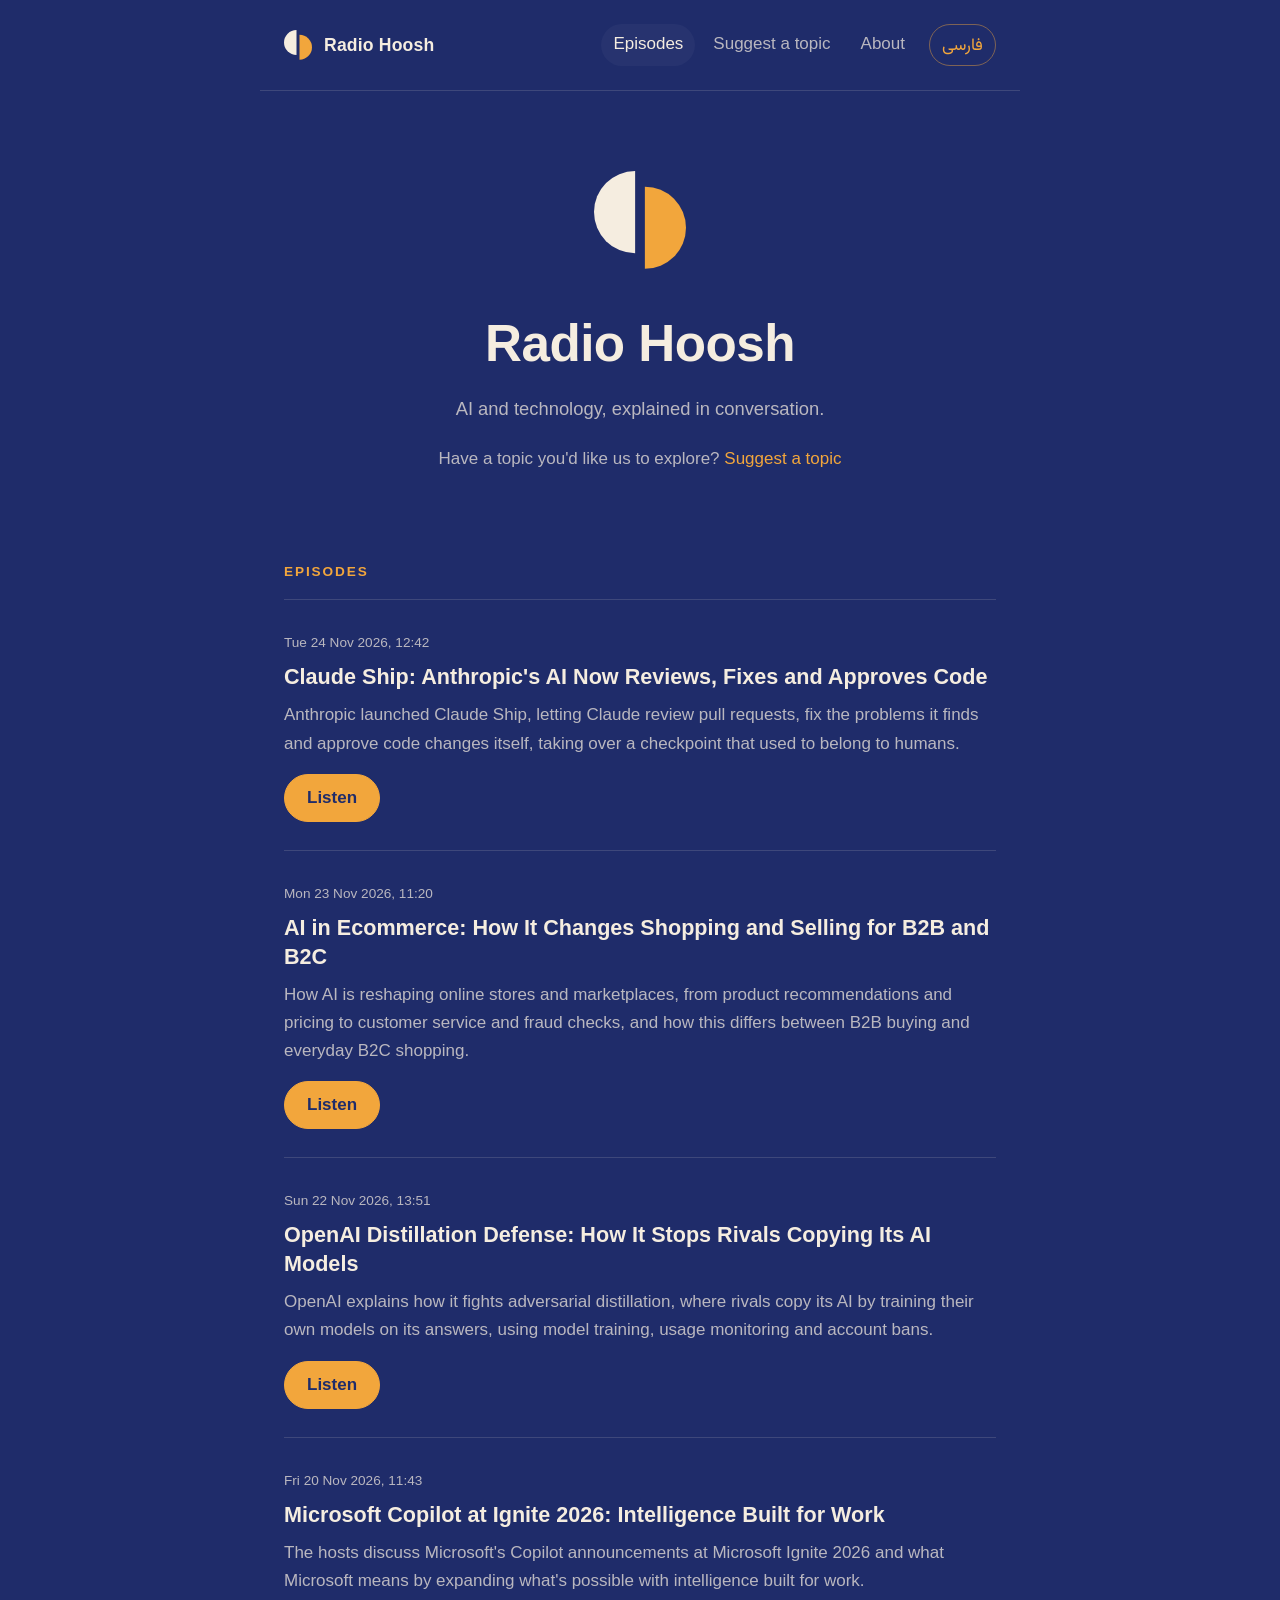
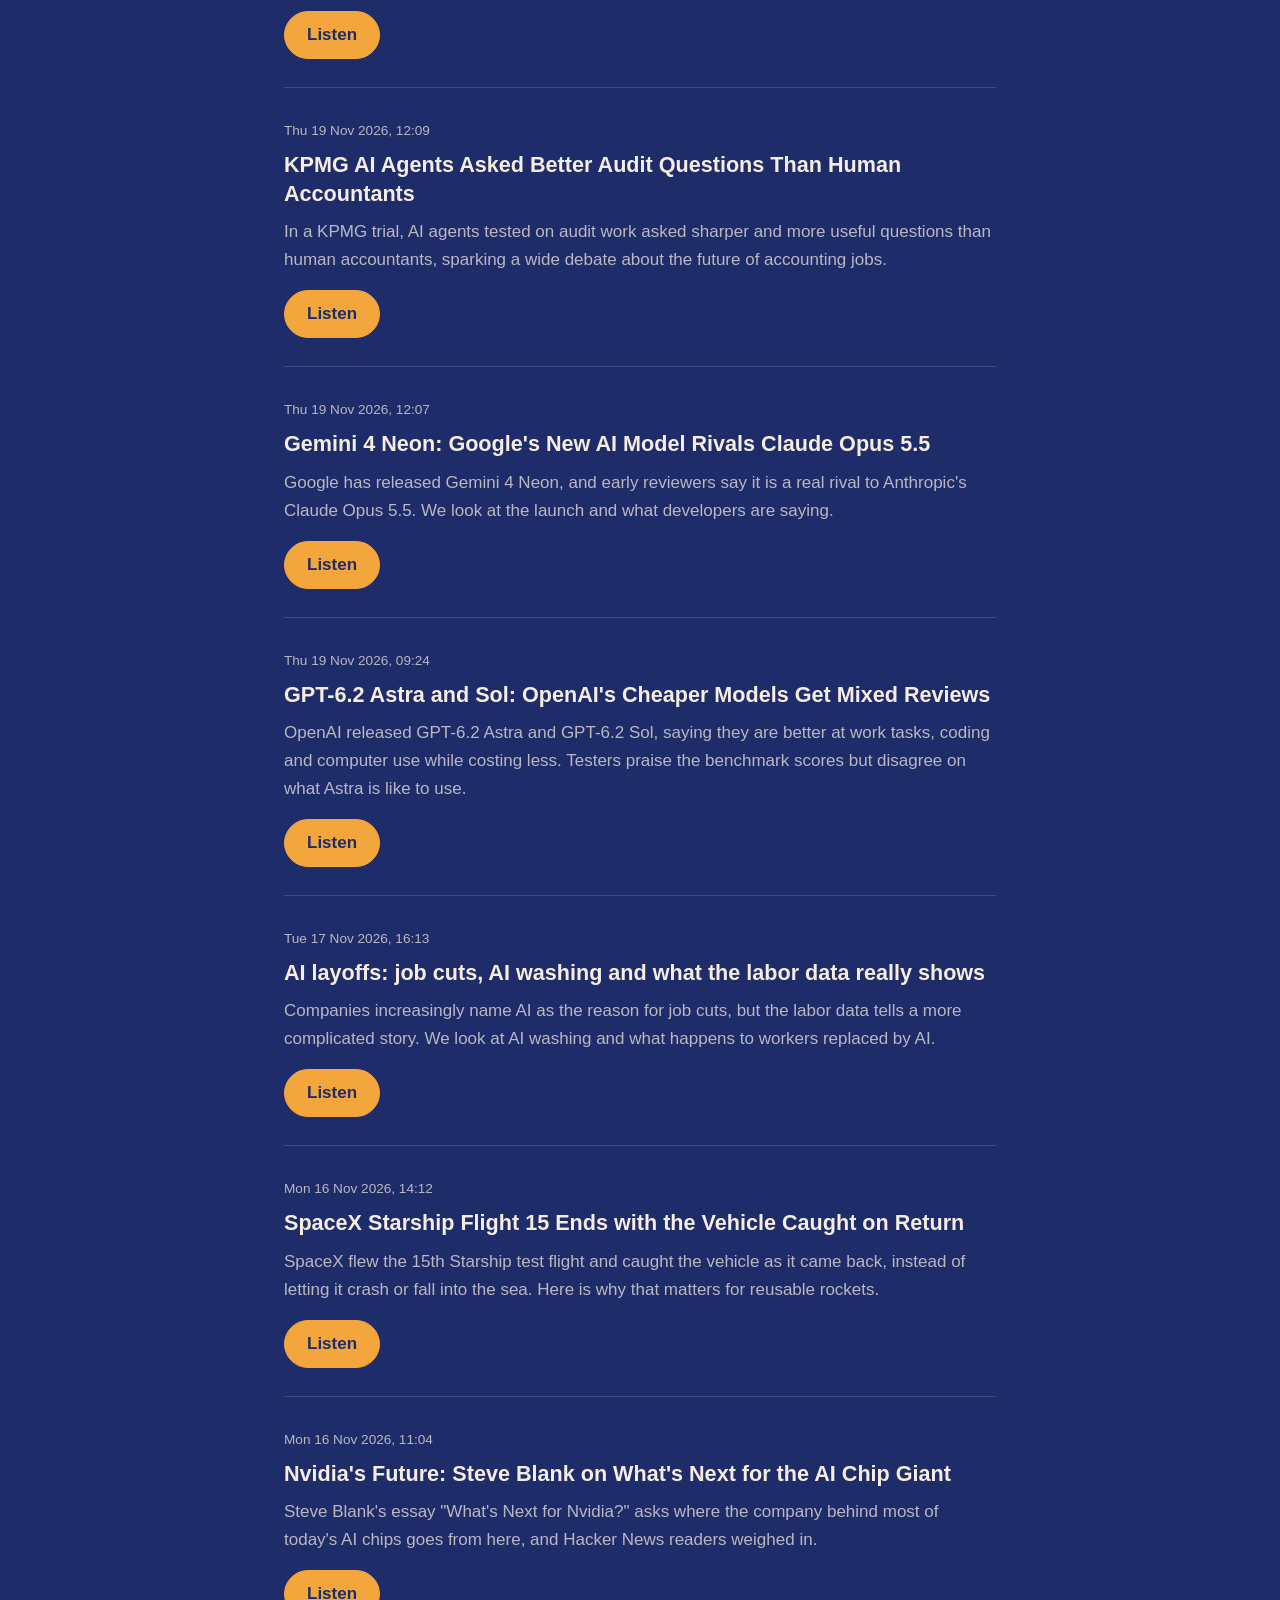
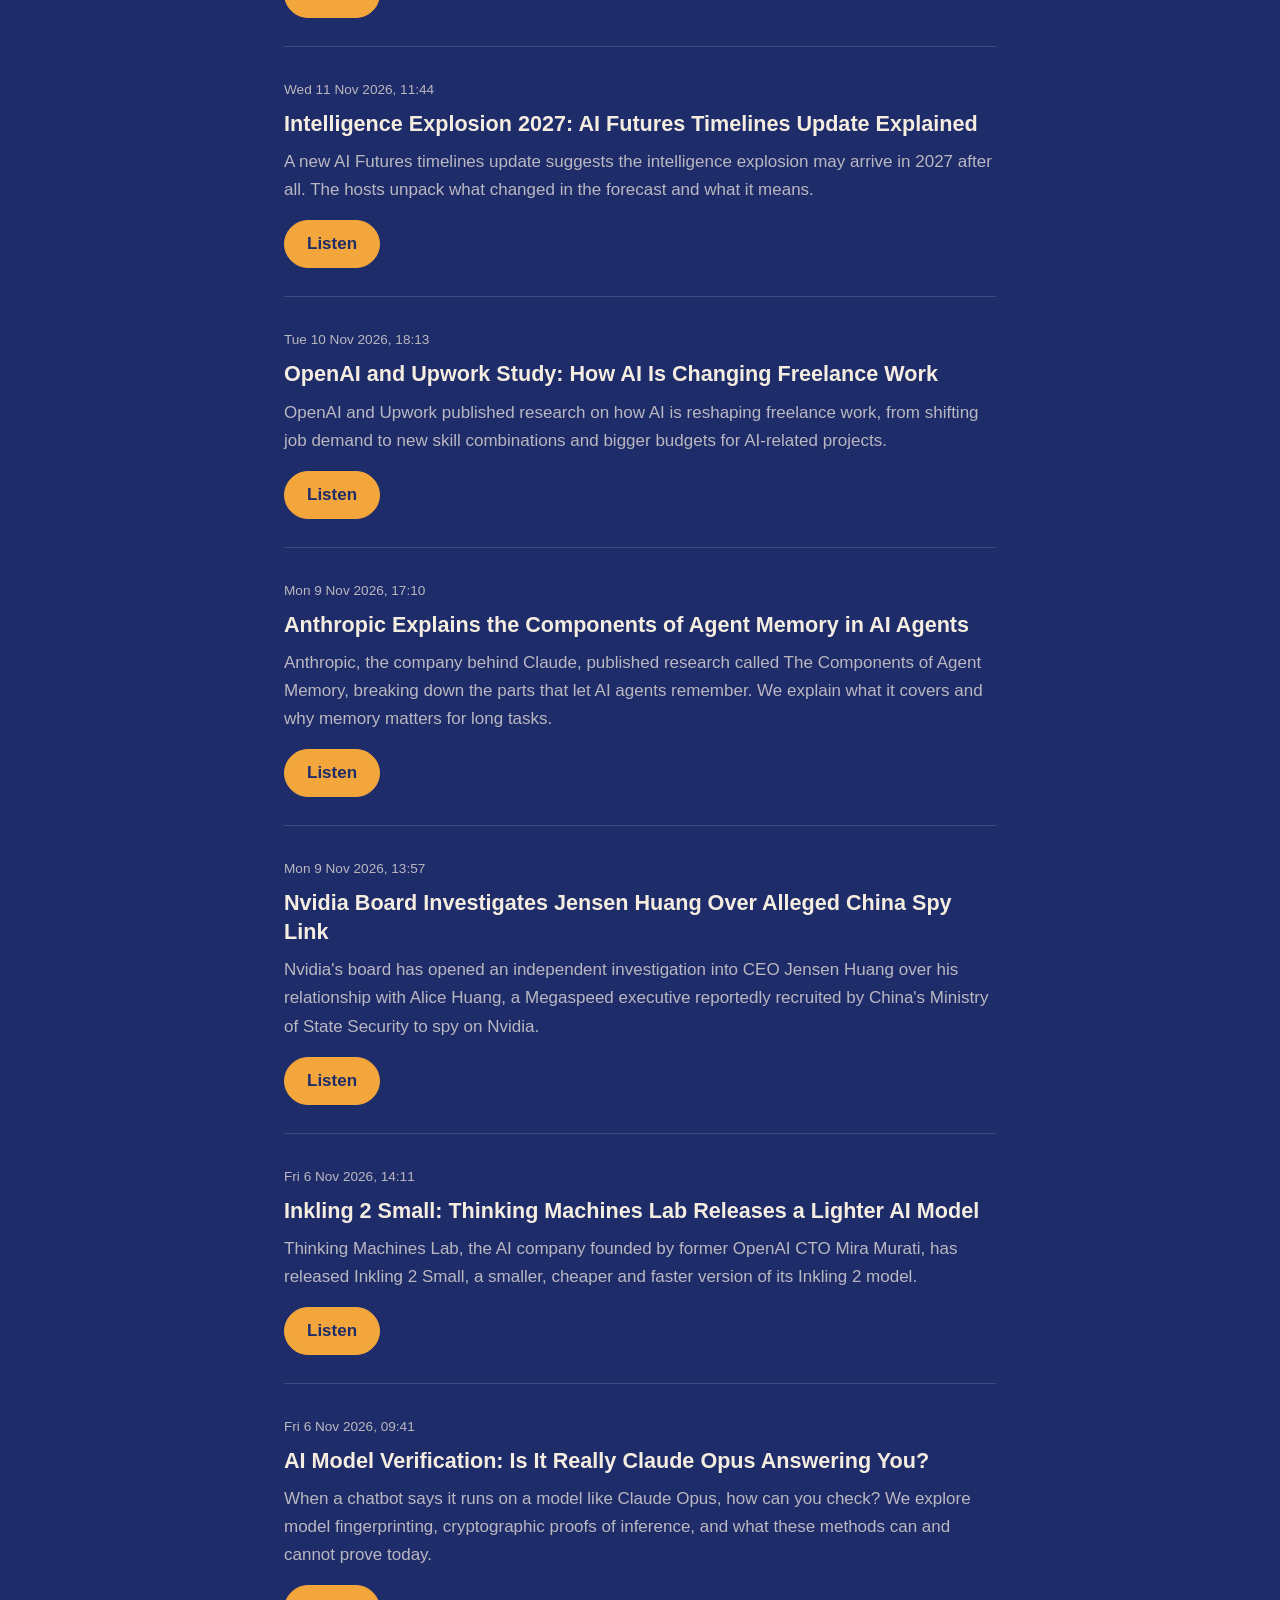
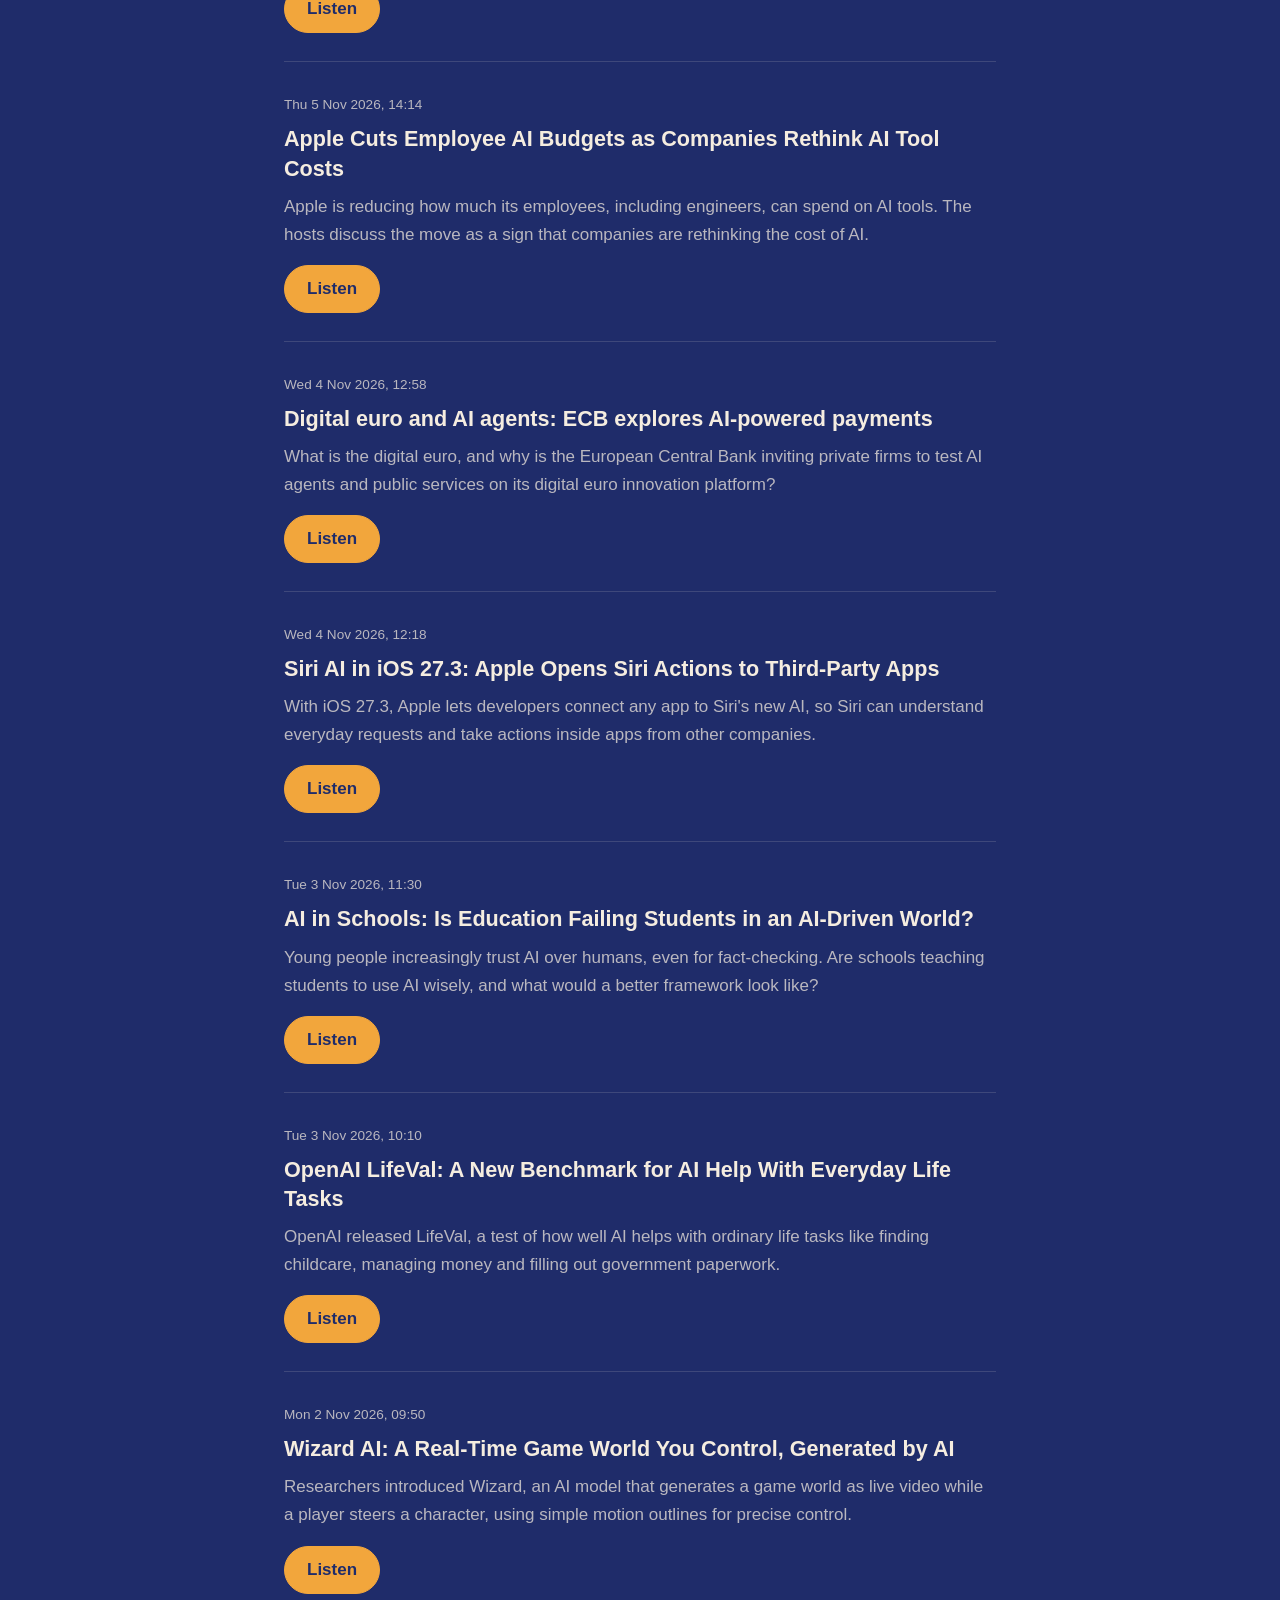
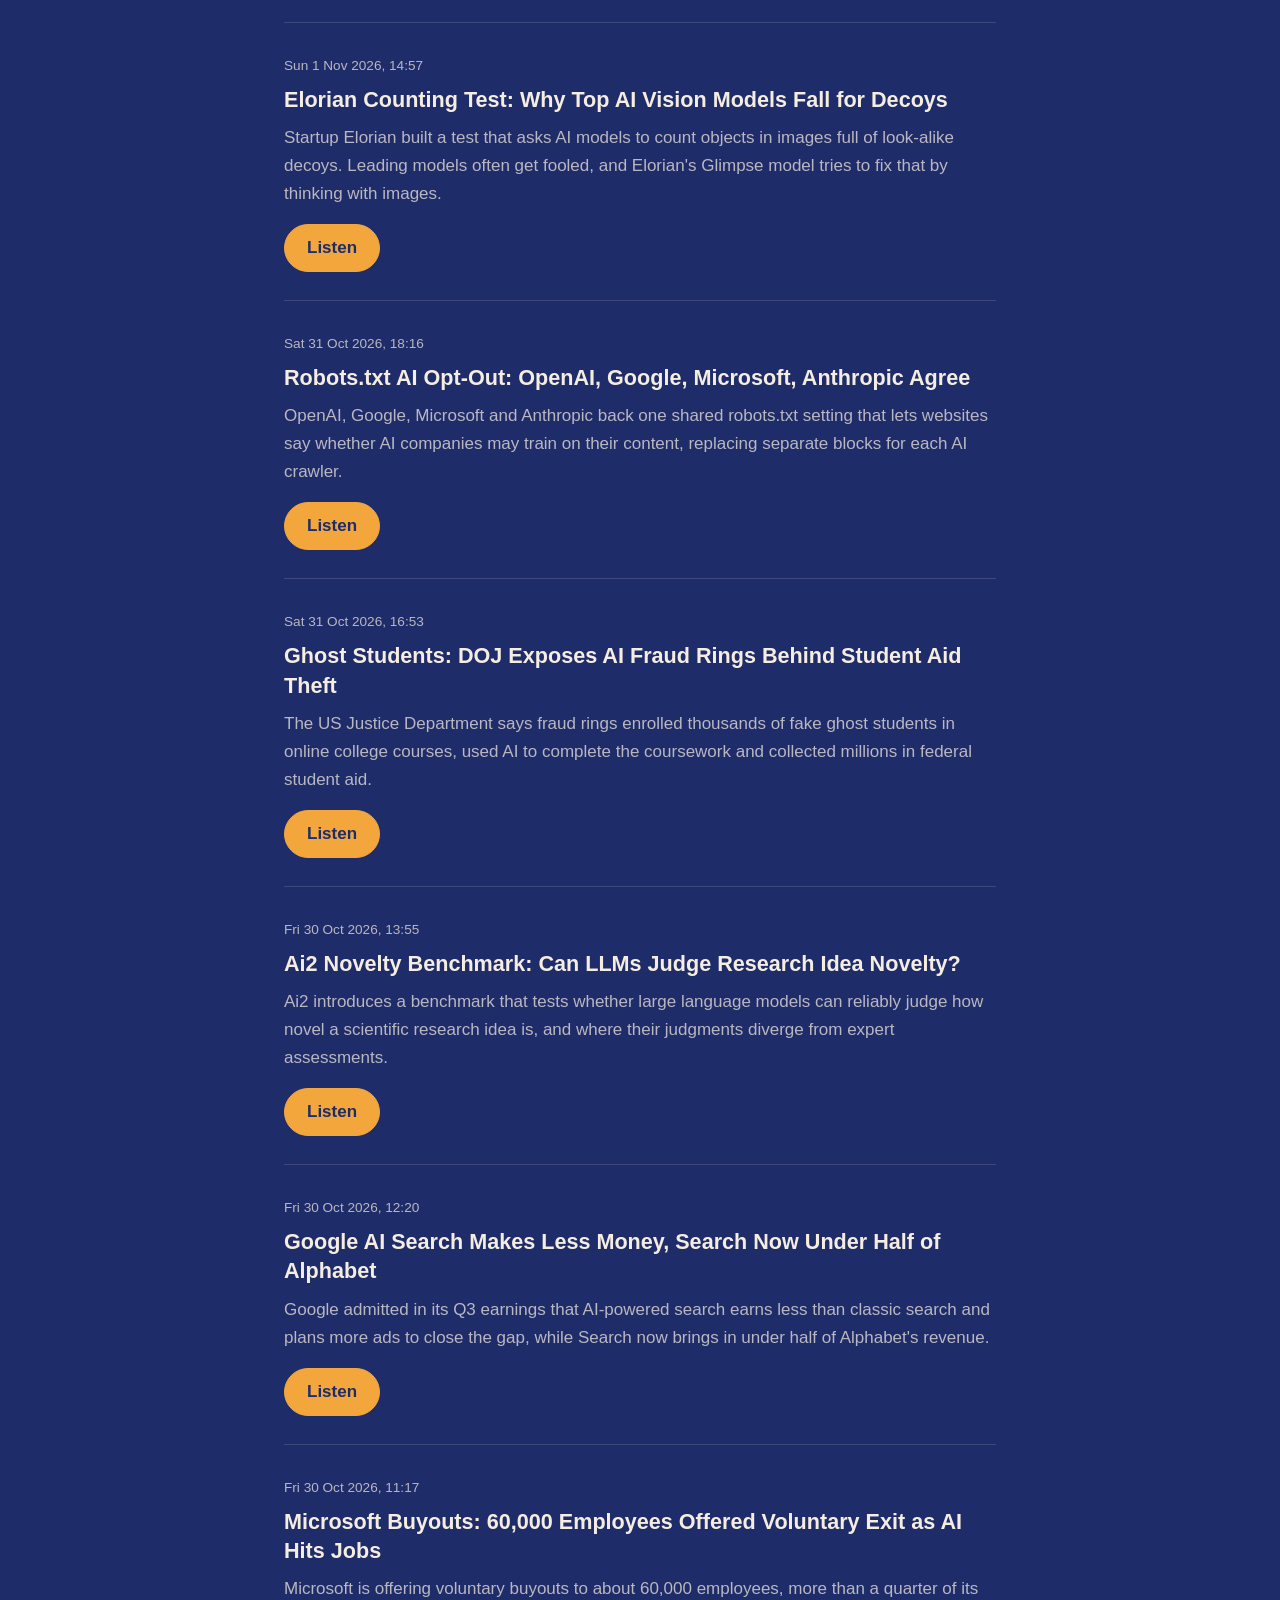
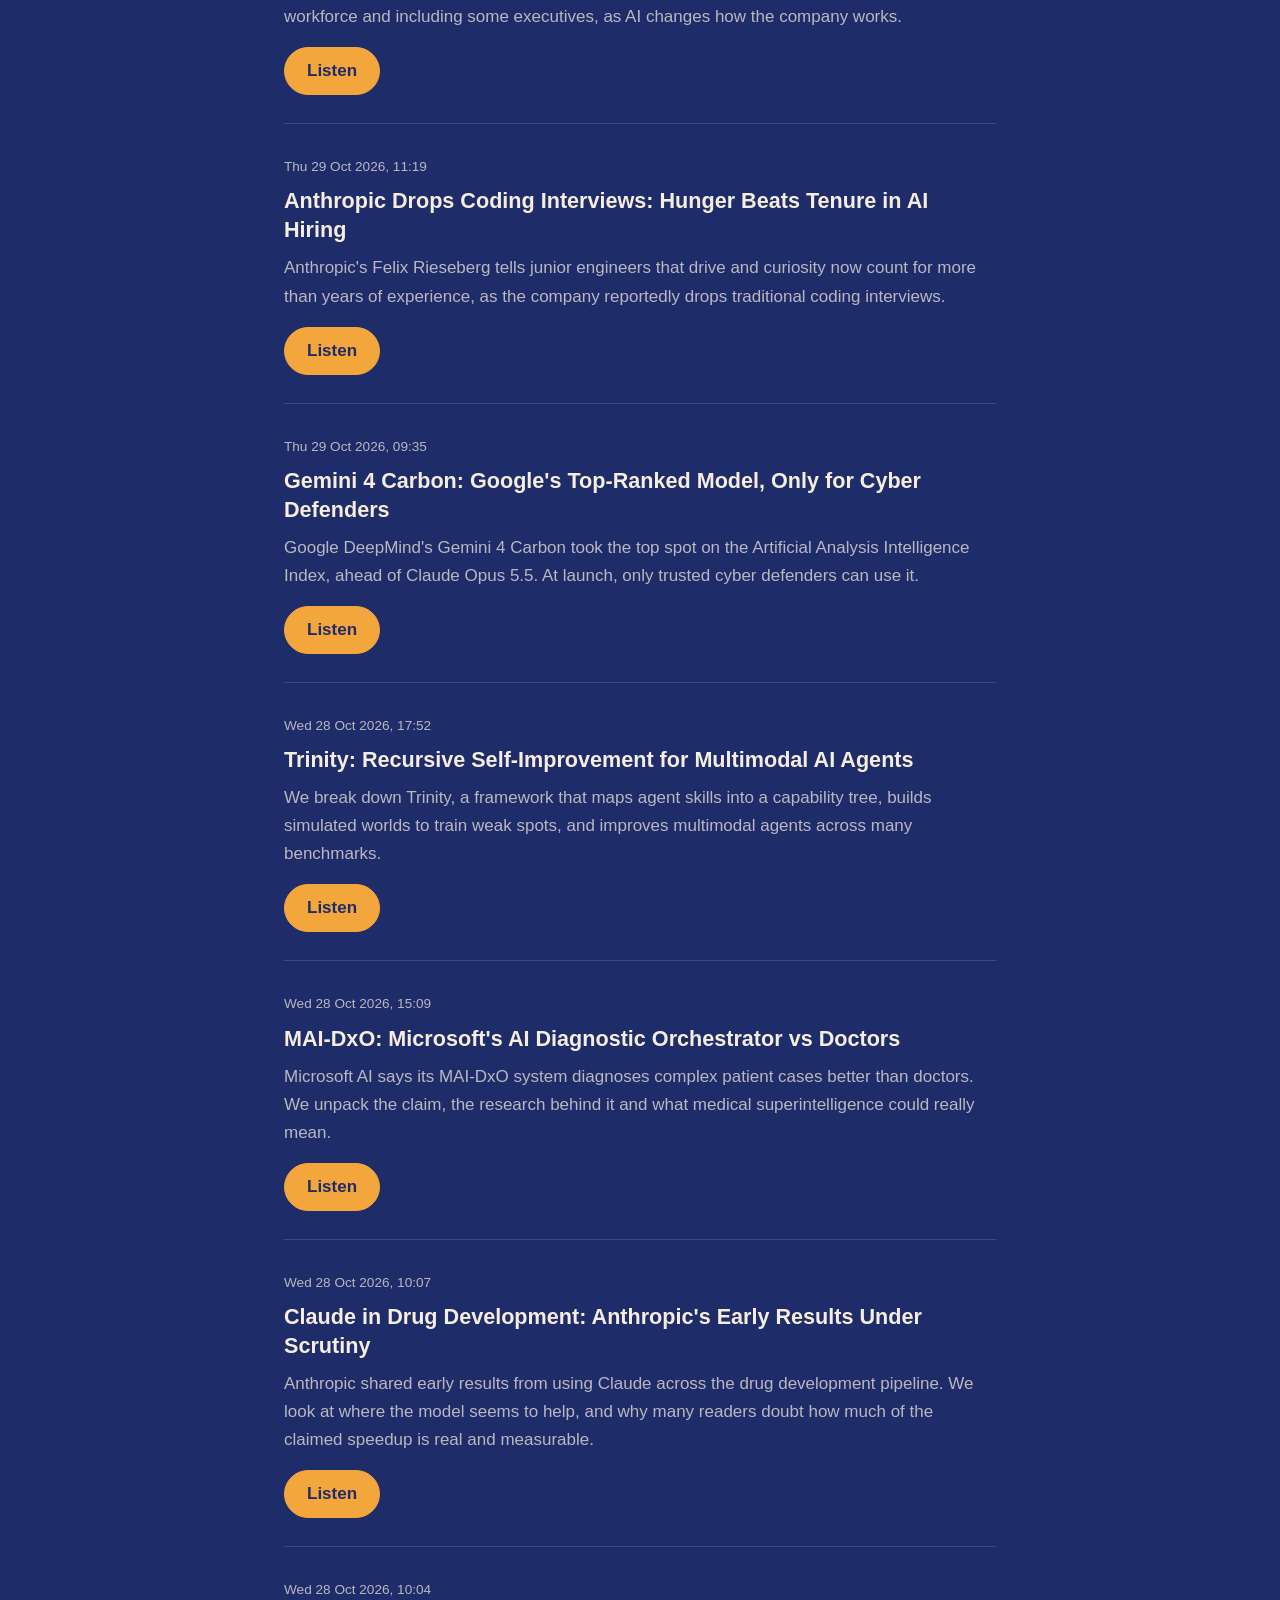
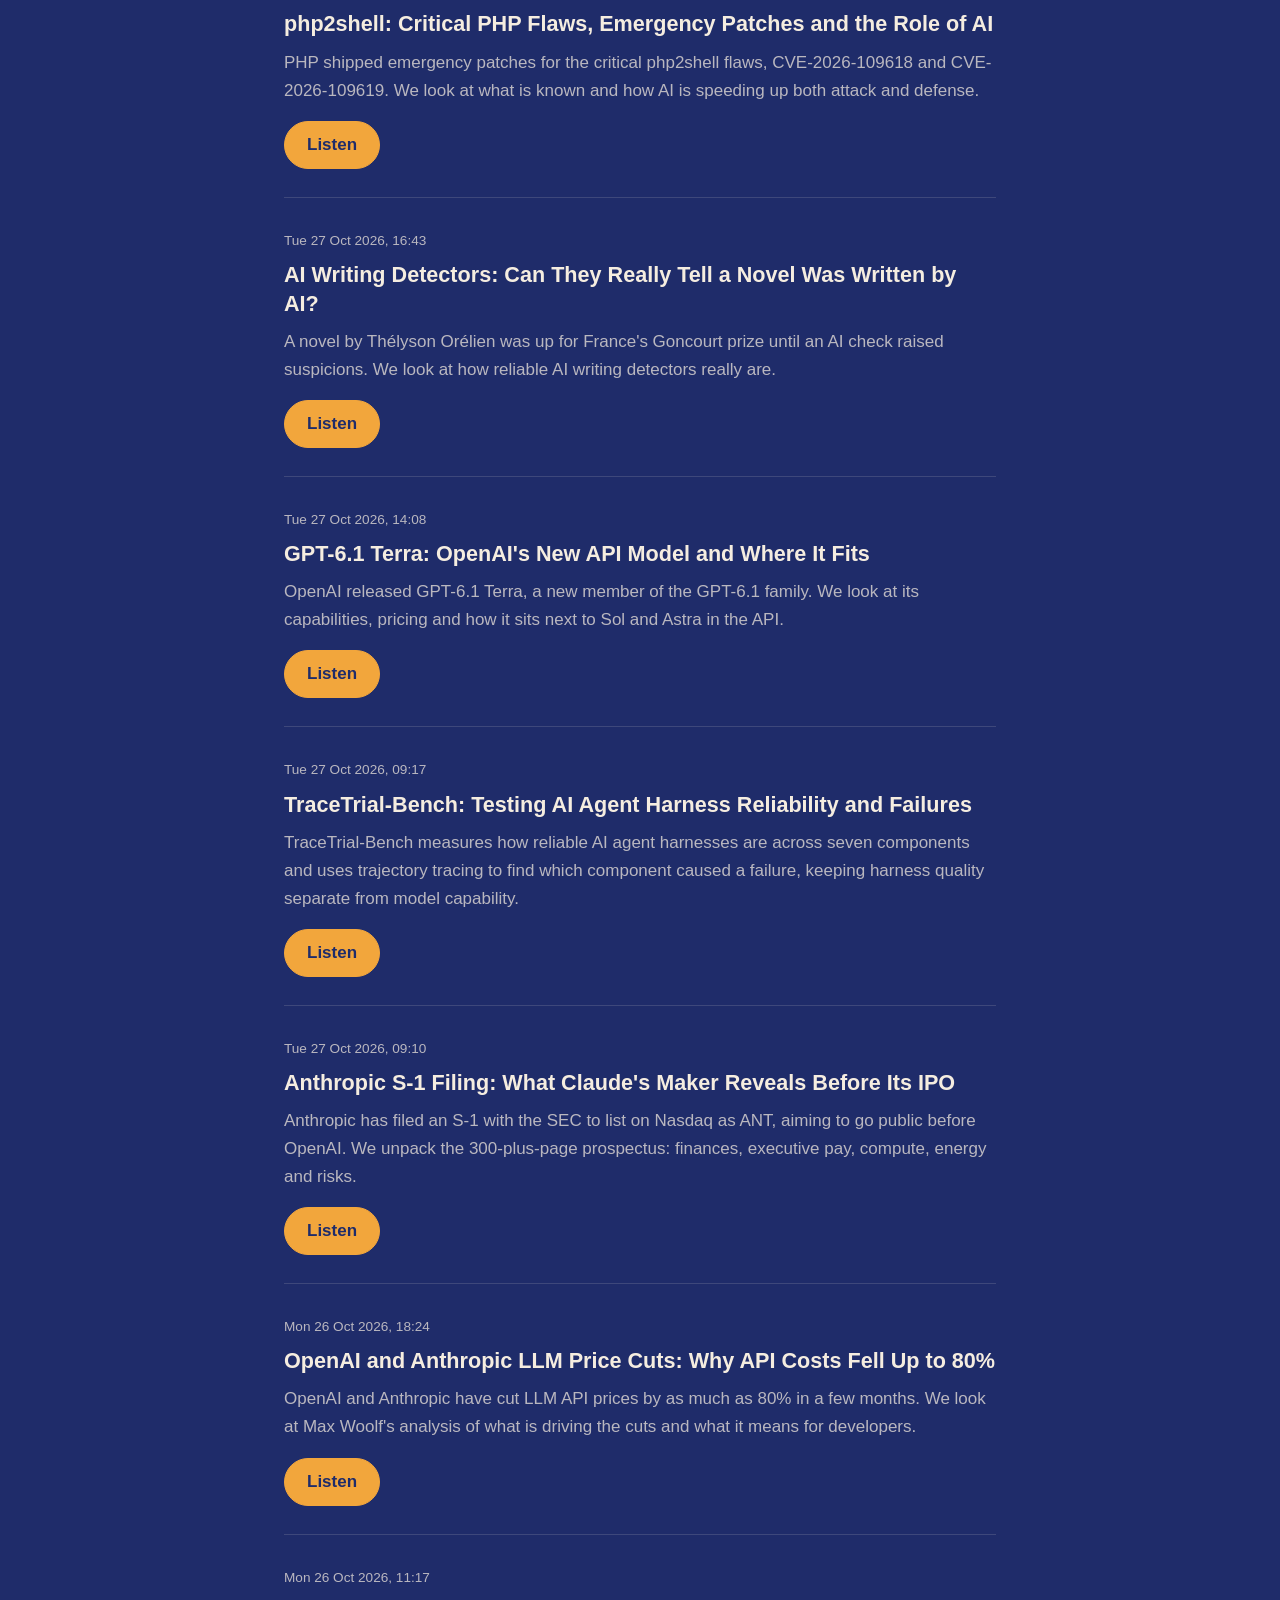
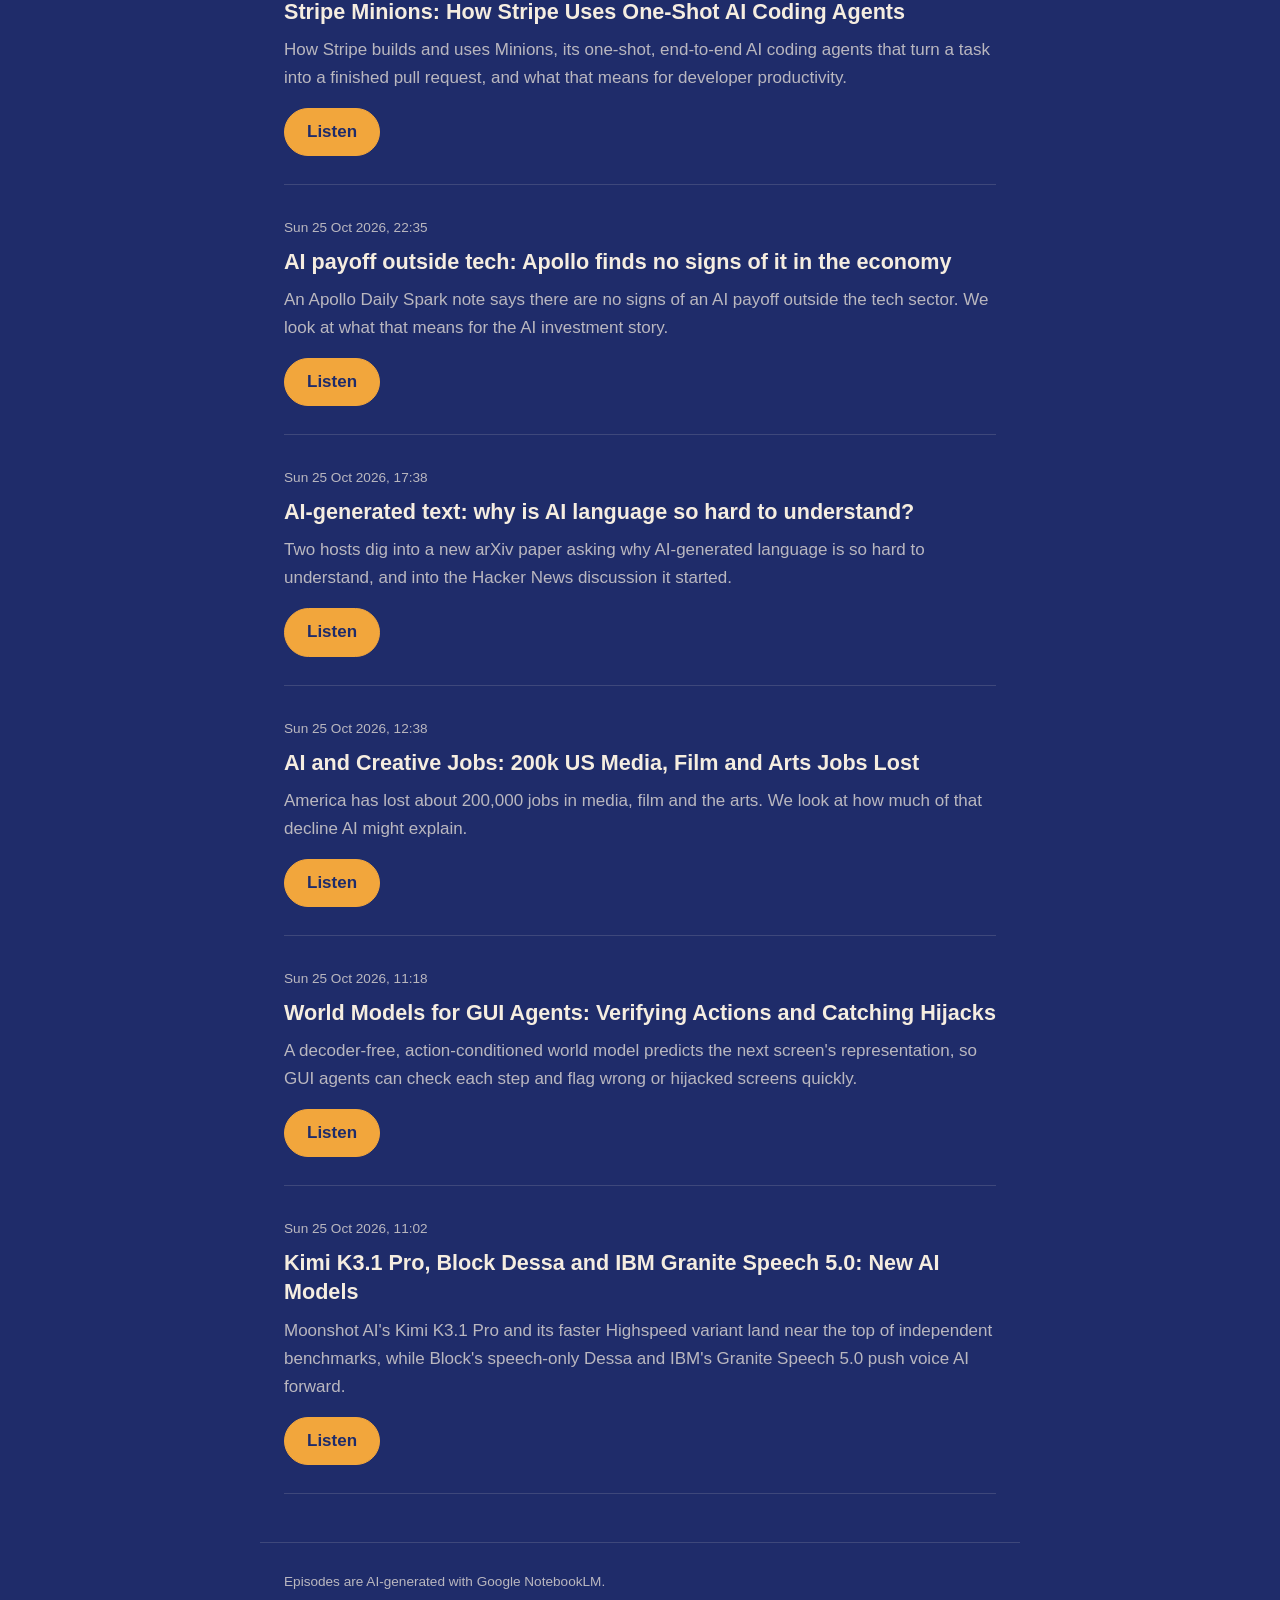
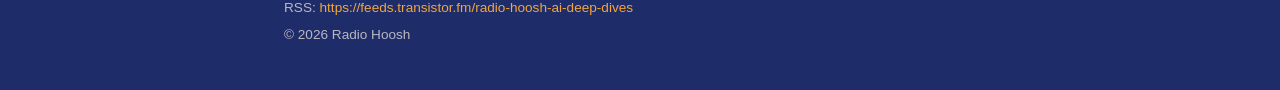
==== commit 864d8a75: "Update website" ====
--- a/index.html
+++ b/index.html
@@ -24,7 +24,7 @@
 <link rel="alternate" hreflang="fa" href="https://radiohoosh.com/fa/">
 <link rel="alternate" hreflang="x-default" href="https://radiohoosh.com/">
 <link rel="alternate" type="application/rss+xml" title="Radio Hoosh" href="https://feeds.transistor.fm/radio-hoosh-ai-deep-dives">
-<script type="application/ld+json">{"@context":"https://schema.org","@type":"PodcastSeries","name":"Radio Hoosh","description":"AI and technology, explained in conversation.","url":"https://radiohoosh.com/","inLanguage":"en","webFeed":"https://feeds.transistor.fm/radio-hoosh-ai-deep-dives","image":"https://radiohoosh.com/share-en.png","author":{"@type":"Person","name":"Kasra Qasempour","url":"https://www.linkedin.com/in/kasraq"},"publisher":{"@type":"Person","name":"Kasra Qasempour","url":"https://www.linkedin.com/in/kasraq"},"episode":[{"@type":"PodcastEpisode","name":"AI in Ecommerce: How It Changes Shopping and Selling for B2B and B2C","description":"How AI is reshaping online stores and marketplaces, from product recommendations and pricing to customer service and fraud checks, and how this differs between B2B buying and everyday B2C shopping.","datePublished":"2026-11-23T11:20+01:00","url":"https://share.transistor.fm/s/41231d46","inLanguage":"en","keywords":"AI in ecommerce, AI shopping, agentic commerce, ChatGPT Wallet, Shopify AI, BigCommerce AI, AI product recommendations, AI pricing, AI customer service, AI fraud detection, B2B ecommerce, B2C ecommerce, online shopping, artificial intelligence"},{"@type":"PodcastEpisode","name":"OpenAI Distillation Defense: How It Stops Rivals Copying Its AI Models","description":"OpenAI explains how it fights adversarial distillation, where rivals copy its AI by training their own models on its answers, using model training, usage monitoring and account bans.","datePublished":"2026-11-22T13:51+01:00","url":"https://share.transistor.fm/s/5e9913b5","inLanguage":"en","keywords":"OpenAI, OpenAI distillation, adversarial distillation, model distillation, AI model copying, knowledge distillation, ChatGPT, OpenAI API, Chinese AI labs, US China AI race, AI security, AI news, artificial intelligence, tech news"},{"@type":"PodcastEpisode","name":"Microsoft Copilot at Ignite 2026: Intelligence Built for Work","description":"The hosts discuss Microsoft's Copilot announcements at Microsoft Ignite 2026 and what Microsoft means by expanding what's possible with intelligence built for work.","datePublished":"2026-11-20T11:43+01:00","url":"https://share.transistor.fm/s/7e97229a","inLanguage":"en","keywords":"Microsoft Copilot, Copilot, Microsoft Ignite, Microsoft Ignite 2026, Ignite 2026, Copilot announcements, Microsoft 365 Copilot, Microsoft AI, AI at work, AI assistant, workplace AI, enterprise AI, generative AI, AI news, tech news"},{"@type":"PodcastEpisode","name":"KPMG AI Agents Asked Better Audit Questions Than Human Accountants","description":"In a KPMG trial, AI agents tested on audit work asked sharper and more useful questions than human accountants, sparking a wide debate about the future of accounting jobs.","datePublished":"2026-11-19T12:09+01:00","url":"https://share.transistor.fm/s/24fc7dc2","inLanguage":"en","keywords":"KPMG AI, KPMG AI agents, AI agents audit, AI in auditing, AI vs accountants, AI in accounting, Big Four AI, future of accounting jobs, will AI replace accountants, AI audit trial, AI agents, financial audit, AI and jobs, AI news, artificial intelligence"},{"@type":"PodcastEpisode","name":"Gemini 4 Neon: Google's New AI Model Rivals Claude Opus 5.5","description":"Google has released Gemini 4 Neon, and early reviewers say it is a real rival to Anthropic's Claude Opus 5.5. We look at the launch and what developers are saying.","datePublished":"2026-11-19T12:07+01:00","url":"https://share.transistor.fm/s/3942fe56","inLanguage":"en","keywords":"Gemini 4 Neon, Gemini 4, Google Gemini, Claude Opus 5.5, Gemini vs Claude, Anthropic Claude, Google DeepMind, new Google AI model, best AI model 2026, AI model comparison, OpenAI vs Google vs Anthropic, large language models, AI news, artificial intelligence"},{"@type":"PodcastEpisode","name":"GPT-6.2 Astra and Sol: OpenAI's Cheaper Models Get Mixed Reviews","description":"OpenAI released GPT-6.2 Astra and GPT-6.2 Sol, saying they are better at work tasks, coding and computer use while costing less. Testers praise the benchmark scores but disagree on what Astra is like to use.","datePublished":"2026-11-19T09:24+01:00","url":"https://share.transistor.fm/s/49377a06","inLanguage":"en","keywords":"GPT-6.2, GPT-6.2 Astra, GPT-6.2 Sol, OpenAI, OpenAI new model, ChatGPT, GPT-6.2 review, AI coding models, AI computer use, AI model pricing, AI benchmarks, large language models, AI news, artificial intelligence"},{"@type":"PodcastEpisode","name":"AI layoffs: job cuts, AI washing and what the labor data really shows","description":"Companies increasingly name AI as the reason for job cuts, but the labor data tells a more complicated story. We look at AI washing and what happens to workers replaced by AI.","datePublished":"2026-11-17T16:13+01:00","url":"https://share.transistor.fm/s/01f114da","inLanguage":"en","keywords":"AI layoffs, AI job cuts, AI washing, AI washing layoffs, AI replacing jobs, AI and jobs, AI and the workforce, layoffs 2026, workers replaced by AI, future of work, labor market data, AI impact on employment, automation and jobs, artificial intelligence news, tech news podcast"},{"@type":"PodcastEpisode","name":"SpaceX Starship Flight 15 Ends with the Vehicle Caught on Return","description":"SpaceX flew the 15th Starship test flight and caught the vehicle as it came back, instead of letting it crash or fall into the sea. Here is why that matters for reusable rockets.","datePublished":"2026-11-16T14:12+01:00","url":"https://share.transistor.fm/s/b3fdf53a","inLanguage":"en","keywords":"SpaceX Starship, Starship Flight 15, Starship catch, SpaceX rocket catch, Starship test flight, SpaceX, Starship, reusable rocket, rocket reusability, cost of space launch, Moon and Mars missions, satellite launches, space technology news, spaceflight, tech news podcast"},{"@type":"PodcastEpisode","name":"Nvidia's Future: Steve Blank on What's Next for the AI Chip Giant","description":"Steve Blank's essay \"What's Next for Nvidia?\" asks where the company behind most of today's AI chips goes from here, and Hacker News readers weighed in.","datePublished":"2026-11-16T11:04+01:00","url":"https://share.transistor.fm/s/5c165092","inLanguage":"en","keywords":"Nvidia, Steve Blank, What's Next for Nvidia, Nvidia future, Nvidia AI chips, Nvidia GPU, Steve Blank essay, Hacker News, AI chips, AI hardware, semiconductors, AI industry, tech investing, AI news, tech podcast"},{"@type":"PodcastEpisode","name":"Intelligence Explosion 2027: AI Futures Timelines Update Explained","description":"A new AI Futures timelines update suggests the intelligence explosion may arrive in 2027 after all. The hosts unpack what changed in the forecast and what it means.","datePublished":"2026-11-11T11:44+01:00","url":"https://share.transistor.fm/s/edd3e2bf","inLanguage":"en","keywords":"AI Futures Project, AI 2027, intelligence explosion, intelligence explosion 2027, AI timelines, AI timelines update, AI forecasting, AGI timeline, superintelligence, when will AGI arrive, AI safety, future of AI, AI predictions, artificial intelligence news, AI podcast"},{"@type":"PodcastEpisode","name":"OpenAI and Upwork Study: How AI Is Changing Freelance Work","description":"OpenAI and Upwork published research on how AI is reshaping freelance work, from shifting job demand to new skill combinations and bigger budgets for AI-related projects.","datePublished":"2026-11-10T18:13+01:00","url":"https://share.transistor.fm/s/1ffb6df9","inLanguage":"en","keywords":"OpenAI, Upwork, OpenAI Upwork study, AI freelance work, AI and freelancers, freelancing with AI, AI impact on jobs, future of work, AI skills in demand, gig economy AI, AI and employment, AI research, AI news, artificial intelligence"},{"@type":"PodcastEpisode","name":"Anthropic Explains the Components of Agent Memory in AI Agents","description":"Anthropic, the company behind Claude, published research called The Components of Agent Memory, breaking down the parts that let AI agents remember. We explain what it covers and why memory matters for long tasks.","datePublished":"2026-11-09T17:10+01:00","url":"https://share.transistor.fm/s/3c0c7aa5","inLanguage":"en","keywords":"Anthropic, Claude, Components of Agent Memory, agent memory, AI agent memory, Anthropic research, Claude agents, AI agents, agentic AI, LLM memory, AI memory, Hacker News, AI news, artificial intelligence"},{"@type":"PodcastEpisode","name":"Nvidia Board Investigates Jensen Huang Over Alleged China Spy Link","description":"Nvidia's board has opened an independent investigation into CEO Jensen Huang over his relationship with Alice Huang, a Megaspeed executive reportedly recruited by China's Ministry of State Security to spy on Nvidia.","datePublished":"2026-11-09T13:57+01:00","url":"https://share.transistor.fm/s/d469b27f","inLanguage":"en","keywords":"Nvidia, Jensen Huang, Jensen Huang investigation, Nvidia board investigation, Alice Huang, Megaspeed, Ministry of State Security, China spy Nvidia, Nvidia CEO, Nvidia espionage, AI chips, Nvidia stock news, AI news, tech news"},{"@type":"PodcastEpisode","name":"Inkling 2 Small: Thinking Machines Lab Releases a Lighter AI Model","description":"Thinking Machines Lab, the AI company founded by former OpenAI CTO Mira Murati, has released Inkling 2 Small, a smaller, cheaper and faster version of its Inkling 2 model.","datePublished":"2026-11-06T14:11+01:00","url":"https://share.transistor.fm/s/0cb4d81e","inLanguage":"en","keywords":"Inkling 2 Small, Inkling 2, Thinking Machines Lab, Thinking Machines, Mira Murati, Mira Murati AI model, small language model, lightweight AI model, affordable AI models, new AI model release, AI startups, AI for developers, AI news, artificial intelligence"},{"@type":"PodcastEpisode","name":"AI Model Verification: Is It Really Claude Opus Answering You?","description":"When a chatbot says it runs on a model like Claude Opus, how can you check? We explore model fingerprinting, cryptographic proofs of inference, and what these methods can and cannot prove today.","datePublished":"2026-11-06T09:41+01:00","url":"https://share.transistor.fm/s/c0f9e3d4","inLanguage":"en","keywords":"Claude Opus, Anthropic, AI model verification, verify which AI model, model fingerprinting, LLM fingerprinting, provable inference, cryptographic proof AI model, verifiable AI inference, model substitution, LLM API trust, AI transparency, AI security, large language models, AI news"},{"@type":"PodcastEpisode","name":"Apple Cuts Employee AI Budgets as Companies Rethink AI Tool Costs","description":"Apple is reducing how much its employees, including engineers, can spend on AI tools. The hosts discuss the move as a sign that companies are rethinking the cost of AI.","datePublished":"2026-11-05T14:14+01:00","url":"https://share.transistor.fm/s/f48868cc","inLanguage":"en","keywords":"Apple, Apple AI budget, Apple employee AI spending, Apple engineers AI tools, Apple cost cutting, AI spending limits, cost of AI tools, enterprise AI costs, AI coding tools, AI in the workplace, tech industry news, AI news, artificial intelligence"},{"@type":"PodcastEpisode","name":"Digital euro and AI agents: ECB explores AI-powered payments","description":"What is the digital euro, and why is the European Central Bank inviting private firms to test AI agents and public services on its digital euro innovation platform?","datePublished":"2026-11-04T12:58+01:00","url":"https://share.transistor.fm/s/5e74e53f","inLanguage":"en","keywords":"digital euro, ECB digital euro, European Central Bank, digital euro AI agents, digital euro innovation platform, AI agents payments, agentic payments, AI-powered payments, central bank digital currency, CBDC, euro CBDC, fintech Europe, future of payments, AI in finance, AI news"},{"@type":"PodcastEpisode","name":"Siri AI in iOS 27.3: Apple Opens Siri Actions to Third-Party Apps","description":"With iOS 27.3, Apple lets developers connect any app to Siri's new AI, so Siri can understand everyday requests and take actions inside apps from other companies.","datePublished":"2026-11-04T12:18+01:00","url":"https://share.transistor.fm/s/90a7694c","inLanguage":"en","keywords":"Siri AI, iOS 27.3, Apple Siri third-party apps, Siri app actions, Apple Intelligence, new Siri update, Siri for developers, Apple AI assistant, iPhone AI features, AI agents on iPhone, Apple developer news, AI assistant apps, AI news, tech news podcast"},{"@type":"PodcastEpisode","name":"AI in Schools: Is Education Failing Students in an AI-Driven World?","description":"Young people increasingly trust AI over humans, even for fact-checking. Are schools teaching students to use AI wisely, and what would a better framework look like?","datePublished":"2026-11-03T11:30+01:00","url":"https://share.transistor.fm/s/862f7e58","inLanguage":"en","keywords":"AI in schools, AI in education, Seldon report AI, young people trust AI, AI fact-checking, students and AI, AI literacy, critical thinking AI, education policy UK, future of education, AI and teenagers, ChatGPT in school, media literacy, artificial intelligence"},{"@type":"PodcastEpisode","name":"OpenAI LifeVal: A New Benchmark for AI Help With Everyday Life Tasks","description":"OpenAI released LifeVal, a test of how well AI helps with ordinary life tasks like finding childcare, managing money and filling out government paperwork.","datePublished":"2026-11-03T10:10+01:00","url":"https://share.transistor.fm/s/9d9cf55c","inLanguage":"en","keywords":"LifeVal, OpenAI LifeVal, OpenAI, OpenAI benchmark, ChatGPT, AI benchmark, AI evaluation, AI for everyday life, AI personal finance, AI childcare search, AI government paperwork, chatbot usefulness, AI news, artificial intelligence"},{"@type":"PodcastEpisode","name":"Wizard AI: A Real-Time Game World You Control, Generated by AI","description":"Researchers introduced Wizard, an AI model that generates a game world as live video while a player steers a character, using simple motion outlines for precise control.","datePublished":"2026-11-02T09:50+01:00","url":"https://share.transistor.fm/s/181ee79f","inLanguage":"en","keywords":"Wizard AI, Wizard world model, AI generated game world, real-time video generation, interactive world model, playable AI world, controllable video generation, AI game engine, generative AI games, character control AI, robot training simulation, world models, AI research paper, generative video"},{"@type":"PodcastEpisode","name":"Elorian Counting Test: Why Top AI Vision Models Fall for Decoys","description":"Startup Elorian built a test that asks AI models to count objects in images full of look-alike decoys. Leading models often get fooled, and Elorian's Glimpse model tries to fix that by thinking with images.","datePublished":"2026-11-01T14:57+01:00","url":"https://share.transistor.fm/s/4bb95e52","inLanguage":"en","keywords":"Elorian, Elorian Glimpse, Glimpse AI model, AI counting test, thinking with images, AI vision benchmark, visual reasoning AI, multimodal AI models, vision language models, AI decoy test, computer vision, AI benchmarks, AI news, artificial intelligence"},{"@type":"PodcastEpisode","name":"Robots.txt AI Opt-Out: OpenAI, Google, Microsoft, Anthropic Agree","description":"OpenAI, Google, Microsoft and Anthropic back one shared robots.txt setting that lets websites say whether AI companies may train on their content, replacing separate blocks for each AI crawler.","datePublished":"2026-10-31T18:16+01:00","url":"https://share.transistor.fm/s/07da5027","inLanguage":"en","keywords":"robots.txt AI training, AI training opt-out, OpenAI robots.txt, Google AI training control, Microsoft AI training, Anthropic web crawler, block AI crawlers, AI crawler opt-out, AI training data websites, publishers vs AI companies, AI copyright lawsuits, web content AI consent, AI news, artificial intelligence"},{"@type":"PodcastEpisode","name":"Ghost Students: DOJ Exposes AI Fraud Rings Behind Student Aid Theft","description":"The US Justice Department says fraud rings enrolled thousands of fake ghost students in online college courses, used AI to complete the coursework and collected millions in federal student aid.","datePublished":"2026-10-31T16:53+01:00","url":"https://share.transistor.fm/s/904390dd","inLanguage":"en","keywords":"ghost students, ghost students AI, DOJ student aid fraud, student loan fraud, FAFSA fraud, AI fraud rings, federal student aid, online college fraud, AI cheating online courses, identity verification AI, generative AI fraud, AI in education, Department of Justice AI, AI news, tech news"},{"@type":"PodcastEpisode","name":"Ai2 Novelty Benchmark: Can LLMs Judge Research Idea Novelty?","description":"Ai2 introduces a benchmark that tests whether large language models can reliably judge how novel a scientific research idea is, and where their judgments diverge from expert assessments.","datePublished":"2026-10-30T13:55+01:00","url":"https://share.transistor.fm/s/008da8b6","inLanguage":"en","keywords":"Ai2 novelty benchmark, Allen Institute for AI, Ai2, LLM novelty assessment, research idea novelty, LLM as a judge, AI peer review, automated scientific discovery, AI research agents, AI for science, LLM benchmark, AI idea generation, large language models, AI news"},{"@type":"PodcastEpisode","name":"Google AI Search Makes Less Money, Search Now Under Half of Alphabet","description":"Google admitted in its Q3 earnings that AI-powered search earns less than classic search and plans more ads to close the gap, while Search now brings in under half of Alphabet's revenue.","datePublished":"2026-10-30T12:20+01:00","url":"https://share.transistor.fm/s/6eb79bf5","inLanguage":"en","keywords":"Google AI search, Google Q3 earnings, Alphabet earnings, Alphabet revenue, Google Search revenue, AI Overviews ads, Google ads in AI search, Google stock, Google cash flow, AI search monetization, generative AI business model, publishers and AI search, search advertising, AI news, tech news"},{"@type":"PodcastEpisode","name":"Microsoft Buyouts: 60,000 Employees Offered Voluntary Exit as AI Hits Jobs","description":"Microsoft is offering voluntary buyouts to about 60,000 employees, more than a quarter of its workforce and including some executives, as AI changes how the company works.","datePublished":"2026-10-30T11:17+01:00","url":"https://share.transistor.fm/s/843599e8","inLanguage":"en","keywords":"Microsoft buyouts, Microsoft voluntary exit offer, Microsoft layoffs, Microsoft employees, Microsoft AI, Microsoft workforce reduction, tech layoffs 2026, big tech job cuts, AI and jobs, AI replacing jobs, future of work, AI news, tech news"},{"@type":"PodcastEpisode","name":"Anthropic Drops Coding Interviews: Hunger Beats Tenure in AI Hiring","description":"Anthropic's Felix Rieseberg tells junior engineers that drive and curiosity now count for more than years of experience, as the company reportedly drops traditional coding interviews.","datePublished":"2026-10-29T11:19+01:00","url":"https://share.transistor.fm/s/c91cdac9","inLanguage":"en","keywords":"Anthropic coding interviews, Anthropic hiring, Felix Rieseberg, hunger beats tenure, Latent Space, Claude Code, coding agents, AI coding agents and jobs, junior engineers advice, software engineering interviews, tech hiring 2026, future of software engineering, AI and developer jobs, early career software engineer, AI news"},{"@type":"PodcastEpisode","name":"Gemini 4 Carbon: Google's Top-Ranked Model, Only for Cyber Defenders","description":"Google DeepMind's Gemini 4 Carbon took the top spot on the Artificial Analysis Intelligence Index, ahead of Claude Opus 5.5. At launch, only trusted cyber defenders can use it.","datePublished":"2026-10-29T09:35+01:00","url":"https://share.transistor.fm/s/39b53d3b","inLanguage":"en","keywords":"Gemini 4 Carbon, Google Gemini, Google DeepMind, Gemini 4, Claude Opus 5.5, Artificial Analysis Intelligence Index, frontier AI model, AI benchmark leaderboard, AI cybersecurity, cyber defenders AI access, agentic AI, AI coding model, AI safety, AI news"},{"@type":"PodcastEpisode","name":"Trinity: Recursive Self-Improvement for Multimodal AI Agents","description":"We break down Trinity, a framework that maps agent skills into a capability tree, builds simulated worlds to train weak spots, and improves multimodal agents across many benchmarks.","datePublished":"2026-10-28T17:52+01:00","url":"https://share.transistor.fm/s/92bb01a9","inLanguage":"en","keywords":"Trinity AI framework, Trinity recursive self-improvement, recursive self-improvement, self-improving AI agents, multimodal agents, capability tree, simulated training environments, synthetic training data, AI agent benchmarks, Hugging Face papers, AI research paper explained, AI agents, machine learning, AI news"},{"@type":"PodcastEpisode","name":"MAI-DxO: Microsoft's AI Diagnostic Orchestrator vs Doctors","description":"Microsoft AI says its MAI-DxO system diagnoses complex patient cases better than doctors. We unpack the claim, the research behind it and what medical superintelligence could really mean.","datePublished":"2026-10-28T15:09+01:00","url":"https://share.transistor.fm/s/6afead3a","inLanguage":"en","keywords":"MAI-DxO, Microsoft AI Diagnostic Orchestrator, Microsoft AI, medical superintelligence, Microsoft AI diagnosis, AI vs doctors, sequential diagnosis, AI medical diagnosis, AI in healthcare, language models in medicine, clinical AI, health tech, artificial intelligence news"},{"@type":"PodcastEpisode","name":"Claude in Drug Development: Anthropic's Early Results Under Scrutiny","description":"Anthropic shared early results from using Claude across the drug development pipeline. We look at where the model seems to help, and why many readers doubt how much of the claimed speedup is real and measurable.","datePublished":"2026-10-28T10:07+01:00","url":"https://share.transistor.fm/s/caea6f88","inLanguage":"en","keywords":"Claude, Anthropic, Anthropic drug development, Claude drug discovery, AI drug development, AI drug discovery, LLM pharma, AI in pharmaceutical research, AI clinical development, frontier AI models, large language models, AI in healthcare, AI in biotech, artificial intelligence news"},{"@type":"PodcastEpisode","name":"php2shell: Critical PHP Flaws, Emergency Patches and the Role of AI","description":"PHP shipped emergency patches for the critical php2shell flaws, CVE-2026-109618 and CVE-2026-109619. We look at what is known and how AI is speeding up both attack and defense.","datePublished":"2026-10-28T10:04+01:00","url":"https://share.transistor.fm/s/ea5b18e2","inLanguage":"en","keywords":"php2shell, php2shell vulnerability, CVE-2026-109618, CVE-2026-109619, PHP vulnerability, PHP emergency patch, PHP security update, ChatGPT vulnerability discovery, HKCERT warning, AI in cybersecurity, AI cyber attacks, patch management, web security, cybersecurity news, AI news"},{"@type":"PodcastEpisode","name":"AI Writing Detectors: Can They Really Tell a Novel Was Written by AI?","description":"A novel by Thélyson Orélien was up for France's Goncourt prize until an AI check raised suspicions. We look at how reliable AI writing detectors really are.","datePublished":"2026-10-27T16:43+01:00","url":"https://share.transistor.fm/s/d31fa39b","inLanguage":"en","keywords":"Thélyson Orélien, Goncourt prize AI, Prix Goncourt novel scandal, AI writing detector, AI detection accuracy, how reliable are AI detectors, can AI detectors spot AI writing, AI written novel, AI generated books, plagiarism and AI, AI in publishing, AI and literature, detect AI text, generative AI, AI news podcast"},{"@type":"PodcastEpisode","name":"GPT-6.1 Terra: OpenAI's New API Model and Where It Fits","description":"OpenAI released GPT-6.1 Terra, a new member of the GPT-6.1 family. We look at its capabilities, pricing and how it sits next to Sol and Astra in the API.","datePublished":"2026-10-27T14:08+01:00","url":"https://share.transistor.fm/s/e36bc920","inLanguage":"en","keywords":"GPT-6.1 Terra, GPT-6.1, OpenAI Terra, GPT-6.1 Sol, GPT-6.1 Astra, OpenAI new model, OpenAI API, OpenAI API pricing, GPT-6.1 Terra pricing, LLM comparison, frontier AI models, open-weight models, AI news, large language models, artificial intelligence"},{"@type":"PodcastEpisode","name":"TraceTrial-Bench: Testing AI Agent Harness Reliability and Failures","description":"TraceTrial-Bench measures how reliable AI agent harnesses are across seven components and uses trajectory tracing to find which component caused a failure, keeping harness quality separate from model capability.","datePublished":"2026-10-27T09:17+01:00","url":"https://share.transistor.fm/s/549a298c","inLanguage":"en","keywords":"TraceTrial-Bench, Trial by Trace, agent harness, AI agent benchmark, agent harness reliability, failure attribution, trajectory tracing, coding agents, tool use agents, LLM agent evaluation, agent scaffolding, debugging AI agents, AI benchmarks, AI agents, artificial intelligence"},{"@type":"PodcastEpisode","name":"Anthropic S-1 Filing: What Claude's Maker Reveals Before Its IPO","description":"Anthropic has filed an S-1 with the SEC to list on Nasdaq as ANT, aiming to go public before OpenAI. We unpack the 300-plus-page prospectus: finances, executive pay, compute, energy and risks.","datePublished":"2026-10-27T09:10+01:00","url":"https://share.transistor.fm/s/b914c7c3","inLanguage":"en","keywords":"Anthropic S-1, Anthropic IPO, Anthropic prospectus, Anthropic ANT stock, Anthropic Nasdaq, Claude, Anthropic vs OpenAI, OpenAI IPO, SEC filing, AI IPO, AI company finances, AI data center energy, AI compute, frontier AI labs, AI news"},{"@type":"PodcastEpisode","name":"OpenAI and Anthropic LLM Price Cuts: Why API Costs Fell Up to 80%","description":"OpenAI and Anthropic have cut LLM API prices by as much as 80% in a few months. We look at Max Woolf's analysis of what is driving the cuts and what it means for developers.","datePublished":"2026-10-26T18:24+01:00","url":"https://share.transistor.fm/s/6765e985","inLanguage":"en","keywords":"OpenAI API pricing, Anthropic API pricing, Claude API price, Max Woolf cheap LLMs, LLM price cuts, LLM API costs, AI inference cost, open-weight models, AI agents cost, Hacker News, OpenAI vs Anthropic, large language models, AI pricing war, AI news, artificial intelligence"},{"@type":"PodcastEpisode","name":"Stripe Minions: How Stripe Uses One-Shot AI Coding Agents","description":"How Stripe builds and uses Minions, its one-shot, end-to-end AI coding agents that turn a task into a finished pull request, and what that means for developer productivity.","datePublished":"2026-10-26T11:17+01:00","url":"https://share.transistor.fm/s/6ba0e97f","inLanguage":"en","keywords":"Stripe Minions, Stripe AI, Stripe coding agents, how Stripe uses AI, one-shot coding agents, end-to-end coding agents, autonomous coding agents, AI coding agents, AI pull requests, AI software engineering, developer productivity AI, LLMOps, AI agents, AI in software development, artificial intelligence"},{"@type":"PodcastEpisode","name":"AI payoff outside tech: Apollo finds no signs of it in the economy","description":"An Apollo Daily Spark note says there are no signs of an AI payoff outside the tech sector. We look at what that means for the AI investment story.","datePublished":"2026-10-25T22:35+01:00","url":"https://share.transistor.fm/s/4e295be9","inLanguage":"en","keywords":"Apollo AI payoff, Apollo Daily Spark, AI payoff outside tech sector, AI return on investment, AI ROI, AI productivity, AI economic impact, is AI worth the investment, AI bubble, AI hype vs reality, Hacker News AI, AI adoption in business, artificial intelligence economy, tech news podcast, AI news"},{"@type":"PodcastEpisode","name":"AI-generated text: why is AI language so hard to understand?","description":"Two hosts dig into a new arXiv paper asking why AI-generated language is so hard to understand, and into the Hacker News discussion it started.","datePublished":"2026-10-25T17:38+01:00","url":"https://share.transistor.fm/s/879a63b5","inLanguage":"en","keywords":"AI-generated text, AI generated language, why is AI text hard to understand, LLM writing, large language models, AI writing readability, ChatGPT writing style, arXiv paper AI language, Hacker News AI, AI text comprehension, machine-generated text, natural language processing, AI research podcast, artificial intelligence news"},{"@type":"PodcastEpisode","name":"AI and Creative Jobs: 200k US Media, Film and Arts Jobs Lost","description":"America has lost about 200,000 jobs in media, film and the arts. We look at how much of that decline AI might explain.","datePublished":"2026-10-25T12:38+01:00","url":"https://share.transistor.fm/s/71eabb63","inLanguage":"en","keywords":"AI creative jobs, AI job losses, AI and the creative class, Apricitas Economics, media jobs decline, film industry jobs, arts jobs America, generative AI jobs, AI replacing artists, AI unemployment, creative industry layoffs, future of work AI, Hacker News, AI economy, artificial intelligence"},{"@type":"PodcastEpisode","name":"World Models for GUI Agents: Verifying Actions and Catching Hijacks","description":"A decoder-free, action-conditioned world model predicts the next screen's representation, so GUI agents can check each step and flag wrong or hijacked screens quickly.","datePublished":"2026-10-25T11:18+01:00","url":"https://share.transistor.fm/s/a6a03c35","inLanguage":"en","keywords":"world models, action-conditioned world model, GUI agents, computer-use agents, AI agent verification, screen hijacking attack, AI agent security, decoder-free world model, agent reliability, UI automation AI, AI agents clicking interfaces, AI research paper explained, AI safety, machine learning"},{"@type":"PodcastEpisode","name":"Kimi K3.1 Pro, Block Dessa and IBM Granite Speech 5.0: New AI Models","description":"Moonshot AI's Kimi K3.1 Pro and its faster Highspeed variant land near the top of independent benchmarks, while Block's speech-only Dessa and IBM's Granite Speech 5.0 push voice AI forward.","datePublished":"2026-10-25T11:02+01:00","url":"https://share.transistor.fm/s/b3b04215","inLanguage":"en","keywords":"Kimi K3.1 Pro, Moonshot AI, Kimi K3.1 Pro Highspeed, Block Dessa, IBM Granite Speech 5.0, Granite Speech, Chinese open AI models, open weight models, AI coding models, speech native AI, speech to text model, voice AI, AI benchmarks, AI news"}]}</script>
+<script type="application/ld+json">{"@context":"https://schema.org","@type":"PodcastSeries","name":"Radio Hoosh","description":"AI and technology, explained in conversation.","url":"https://radiohoosh.com/","inLanguage":"en","webFeed":"https://feeds.transistor.fm/radio-hoosh-ai-deep-dives","image":"https://radiohoosh.com/share-en.png","author":{"@type":"Person","name":"Kasra Qasempour","url":"https://www.linkedin.com/in/kasraq"},"publisher":{"@type":"Person","name":"Kasra Qasempour","url":"https://www.linkedin.com/in/kasraq"},"episode":[{"@type":"PodcastEpisode","name":"Claude Ship: Anthropic's AI Now Reviews, Fixes and Approves Code","description":"Anthropic launched Claude Ship, letting Claude review pull requests, fix the problems it finds and approve code changes itself, taking over a checkpoint that used to belong to humans.","datePublished":"2026-11-24T12:42+01:00","url":"https://share.transistor.fm/s/e9466482","inLanguage":"en","keywords":"Claude Ship, Anthropic Claude Ship, Claude, Anthropic, Claude code review, AI code review, AI pull request review, AI approves code, automated code review, AI coding tools, AI software development, AI accountability, AI news, tech news"},{"@type":"PodcastEpisode","name":"AI in Ecommerce: How It Changes Shopping and Selling for B2B and B2C","description":"How AI is reshaping online stores and marketplaces, from product recommendations and pricing to customer service and fraud checks, and how this differs between B2B buying and everyday B2C shopping.","datePublished":"2026-11-23T11:20+01:00","url":"https://share.transistor.fm/s/41231d46","inLanguage":"en","keywords":"AI in ecommerce, AI shopping, agentic commerce, ChatGPT Wallet, Shopify AI, BigCommerce AI, AI product recommendations, AI pricing, AI customer service, AI fraud detection, B2B ecommerce, B2C ecommerce, online shopping, artificial intelligence"},{"@type":"PodcastEpisode","name":"OpenAI Distillation Defense: How It Stops Rivals Copying Its AI Models","description":"OpenAI explains how it fights adversarial distillation, where rivals copy its AI by training their own models on its answers, using model training, usage monitoring and account bans.","datePublished":"2026-11-22T13:51+01:00","url":"https://share.transistor.fm/s/5e9913b5","inLanguage":"en","keywords":"OpenAI, OpenAI distillation, adversarial distillation, model distillation, AI model copying, knowledge distillation, ChatGPT, OpenAI API, Chinese AI labs, US China AI race, AI security, AI news, artificial intelligence, tech news"},{"@type":"PodcastEpisode","name":"Microsoft Copilot at Ignite 2026: Intelligence Built for Work","description":"The hosts discuss Microsoft's Copilot announcements at Microsoft Ignite 2026 and what Microsoft means by expanding what's possible with intelligence built for work.","datePublished":"2026-11-20T11:43+01:00","url":"https://share.transistor.fm/s/7e97229a","inLanguage":"en","keywords":"Microsoft Copilot, Copilot, Microsoft Ignite, Microsoft Ignite 2026, Ignite 2026, Copilot announcements, Microsoft 365 Copilot, Microsoft AI, AI at work, AI assistant, workplace AI, enterprise AI, generative AI, AI news, tech news"},{"@type":"PodcastEpisode","name":"KPMG AI Agents Asked Better Audit Questions Than Human Accountants","description":"In a KPMG trial, AI agents tested on audit work asked sharper and more useful questions than human accountants, sparking a wide debate about the future of accounting jobs.","datePublished":"2026-11-19T12:09+01:00","url":"https://share.transistor.fm/s/24fc7dc2","inLanguage":"en","keywords":"KPMG AI, KPMG AI agents, AI agents audit, AI in auditing, AI vs accountants, AI in accounting, Big Four AI, future of accounting jobs, will AI replace accountants, AI audit trial, AI agents, financial audit, AI and jobs, AI news, artificial intelligence"},{"@type":"PodcastEpisode","name":"Gemini 4 Neon: Google's New AI Model Rivals Claude Opus 5.5","description":"Google has released Gemini 4 Neon, and early reviewers say it is a real rival to Anthropic's Claude Opus 5.5. We look at the launch and what developers are saying.","datePublished":"2026-11-19T12:07+01:00","url":"https://share.transistor.fm/s/3942fe56","inLanguage":"en","keywords":"Gemini 4 Neon, Gemini 4, Google Gemini, Claude Opus 5.5, Gemini vs Claude, Anthropic Claude, Google DeepMind, new Google AI model, best AI model 2026, AI model comparison, OpenAI vs Google vs Anthropic, large language models, AI news, artificial intelligence"},{"@type":"PodcastEpisode","name":"GPT-6.2 Astra and Sol: OpenAI's Cheaper Models Get Mixed Reviews","description":"OpenAI released GPT-6.2 Astra and GPT-6.2 Sol, saying they are better at work tasks, coding and computer use while costing less. Testers praise the benchmark scores but disagree on what Astra is like to use.","datePublished":"2026-11-19T09:24+01:00","url":"https://share.transistor.fm/s/49377a06","inLanguage":"en","keywords":"GPT-6.2, GPT-6.2 Astra, GPT-6.2 Sol, OpenAI, OpenAI new model, ChatGPT, GPT-6.2 review, AI coding models, AI computer use, AI model pricing, AI benchmarks, large language models, AI news, artificial intelligence"},{"@type":"PodcastEpisode","name":"AI layoffs: job cuts, AI washing and what the labor data really shows","description":"Companies increasingly name AI as the reason for job cuts, but the labor data tells a more complicated story. We look at AI washing and what happens to workers replaced by AI.","datePublished":"2026-11-17T16:13+01:00","url":"https://share.transistor.fm/s/01f114da","inLanguage":"en","keywords":"AI layoffs, AI job cuts, AI washing, AI washing layoffs, AI replacing jobs, AI and jobs, AI and the workforce, layoffs 2026, workers replaced by AI, future of work, labor market data, AI impact on employment, automation and jobs, artificial intelligence news, tech news podcast"},{"@type":"PodcastEpisode","name":"SpaceX Starship Flight 15 Ends with the Vehicle Caught on Return","description":"SpaceX flew the 15th Starship test flight and caught the vehicle as it came back, instead of letting it crash or fall into the sea. Here is why that matters for reusable rockets.","datePublished":"2026-11-16T14:12+01:00","url":"https://share.transistor.fm/s/b3fdf53a","inLanguage":"en","keywords":"SpaceX Starship, Starship Flight 15, Starship catch, SpaceX rocket catch, Starship test flight, SpaceX, Starship, reusable rocket, rocket reusability, cost of space launch, Moon and Mars missions, satellite launches, space technology news, spaceflight, tech news podcast"},{"@type":"PodcastEpisode","name":"Nvidia's Future: Steve Blank on What's Next for the AI Chip Giant","description":"Steve Blank's essay \"What's Next for Nvidia?\" asks where the company behind most of today's AI chips goes from here, and Hacker News readers weighed in.","datePublished":"2026-11-16T11:04+01:00","url":"https://share.transistor.fm/s/5c165092","inLanguage":"en","keywords":"Nvidia, Steve Blank, What's Next for Nvidia, Nvidia future, Nvidia AI chips, Nvidia GPU, Steve Blank essay, Hacker News, AI chips, AI hardware, semiconductors, AI industry, tech investing, AI news, tech podcast"},{"@type":"PodcastEpisode","name":"Intelligence Explosion 2027: AI Futures Timelines Update Explained","description":"A new AI Futures timelines update suggests the intelligence explosion may arrive in 2027 after all. The hosts unpack what changed in the forecast and what it means.","datePublished":"2026-11-11T11:44+01:00","url":"https://share.transistor.fm/s/edd3e2bf","inLanguage":"en","keywords":"AI Futures Project, AI 2027, intelligence explosion, intelligence explosion 2027, AI timelines, AI timelines update, AI forecasting, AGI timeline, superintelligence, when will AGI arrive, AI safety, future of AI, AI predictions, artificial intelligence news, AI podcast"},{"@type":"PodcastEpisode","name":"OpenAI and Upwork Study: How AI Is Changing Freelance Work","description":"OpenAI and Upwork published research on how AI is reshaping freelance work, from shifting job demand to new skill combinations and bigger budgets for AI-related projects.","datePublished":"2026-11-10T18:13+01:00","url":"https://share.transistor.fm/s/1ffb6df9","inLanguage":"en","keywords":"OpenAI, Upwork, OpenAI Upwork study, AI freelance work, AI and freelancers, freelancing with AI, AI impact on jobs, future of work, AI skills in demand, gig economy AI, AI and employment, AI research, AI news, artificial intelligence"},{"@type":"PodcastEpisode","name":"Anthropic Explains the Components of Agent Memory in AI Agents","description":"Anthropic, the company behind Claude, published research called The Components of Agent Memory, breaking down the parts that let AI agents remember. We explain what it covers and why memory matters for long tasks.","datePublished":"2026-11-09T17:10+01:00","url":"https://share.transistor.fm/s/3c0c7aa5","inLanguage":"en","keywords":"Anthropic, Claude, Components of Agent Memory, agent memory, AI agent memory, Anthropic research, Claude agents, AI agents, agentic AI, LLM memory, AI memory, Hacker News, AI news, artificial intelligence"},{"@type":"PodcastEpisode","name":"Nvidia Board Investigates Jensen Huang Over Alleged China Spy Link","description":"Nvidia's board has opened an independent investigation into CEO Jensen Huang over his relationship with Alice Huang, a Megaspeed executive reportedly recruited by China's Ministry of State Security to spy on Nvidia.","datePublished":"2026-11-09T13:57+01:00","url":"https://share.transistor.fm/s/d469b27f","inLanguage":"en","keywords":"Nvidia, Jensen Huang, Jensen Huang investigation, Nvidia board investigation, Alice Huang, Megaspeed, Ministry of State Security, China spy Nvidia, Nvidia CEO, Nvidia espionage, AI chips, Nvidia stock news, AI news, tech news"},{"@type":"PodcastEpisode","name":"Inkling 2 Small: Thinking Machines Lab Releases a Lighter AI Model","description":"Thinking Machines Lab, the AI company founded by former OpenAI CTO Mira Murati, has released Inkling 2 Small, a smaller, cheaper and faster version of its Inkling 2 model.","datePublished":"2026-11-06T14:11+01:00","url":"https://share.transistor.fm/s/0cb4d81e","inLanguage":"en","keywords":"Inkling 2 Small, Inkling 2, Thinking Machines Lab, Thinking Machines, Mira Murati, Mira Murati AI model, small language model, lightweight AI model, affordable AI models, new AI model release, AI startups, AI for developers, AI news, artificial intelligence"},{"@type":"PodcastEpisode","name":"AI Model Verification: Is It Really Claude Opus Answering You?","description":"When a chatbot says it runs on a model like Claude Opus, how can you check? We explore model fingerprinting, cryptographic proofs of inference, and what these methods can and cannot prove today.","datePublished":"2026-11-06T09:41+01:00","url":"https://share.transistor.fm/s/c0f9e3d4","inLanguage":"en","keywords":"Claude Opus, Anthropic, AI model verification, verify which AI model, model fingerprinting, LLM fingerprinting, provable inference, cryptographic proof AI model, verifiable AI inference, model substitution, LLM API trust, AI transparency, AI security, large language models, AI news"},{"@type":"PodcastEpisode","name":"Apple Cuts Employee AI Budgets as Companies Rethink AI Tool Costs","description":"Apple is reducing how much its employees, including engineers, can spend on AI tools. The hosts discuss the move as a sign that companies are rethinking the cost of AI.","datePublished":"2026-11-05T14:14+01:00","url":"https://share.transistor.fm/s/f48868cc","inLanguage":"en","keywords":"Apple, Apple AI budget, Apple employee AI spending, Apple engineers AI tools, Apple cost cutting, AI spending limits, cost of AI tools, enterprise AI costs, AI coding tools, AI in the workplace, tech industry news, AI news, artificial intelligence"},{"@type":"PodcastEpisode","name":"Digital euro and AI agents: ECB explores AI-powered payments","description":"What is the digital euro, and why is the European Central Bank inviting private firms to test AI agents and public services on its digital euro innovation platform?","datePublished":"2026-11-04T12:58+01:00","url":"https://share.transistor.fm/s/5e74e53f","inLanguage":"en","keywords":"digital euro, ECB digital euro, European Central Bank, digital euro AI agents, digital euro innovation platform, AI agents payments, agentic payments, AI-powered payments, central bank digital currency, CBDC, euro CBDC, fintech Europe, future of payments, AI in finance, AI news"},{"@type":"PodcastEpisode","name":"Siri AI in iOS 27.3: Apple Opens Siri Actions to Third-Party Apps","description":"With iOS 27.3, Apple lets developers connect any app to Siri's new AI, so Siri can understand everyday requests and take actions inside apps from other companies.","datePublished":"2026-11-04T12:18+01:00","url":"https://share.transistor.fm/s/90a7694c","inLanguage":"en","keywords":"Siri AI, iOS 27.3, Apple Siri third-party apps, Siri app actions, Apple Intelligence, new Siri update, Siri for developers, Apple AI assistant, iPhone AI features, AI agents on iPhone, Apple developer news, AI assistant apps, AI news, tech news podcast"},{"@type":"PodcastEpisode","name":"AI in Schools: Is Education Failing Students in an AI-Driven World?","description":"Young people increasingly trust AI over humans, even for fact-checking. Are schools teaching students to use AI wisely, and what would a better framework look like?","datePublished":"2026-11-03T11:30+01:00","url":"https://share.transistor.fm/s/862f7e58","inLanguage":"en","keywords":"AI in schools, AI in education, Seldon report AI, young people trust AI, AI fact-checking, students and AI, AI literacy, critical thinking AI, education policy UK, future of education, AI and teenagers, ChatGPT in school, media literacy, artificial intelligence"},{"@type":"PodcastEpisode","name":"OpenAI LifeVal: A New Benchmark for AI Help With Everyday Life Tasks","description":"OpenAI released LifeVal, a test of how well AI helps with ordinary life tasks like finding childcare, managing money and filling out government paperwork.","datePublished":"2026-11-03T10:10+01:00","url":"https://share.transistor.fm/s/9d9cf55c","inLanguage":"en","keywords":"LifeVal, OpenAI LifeVal, OpenAI, OpenAI benchmark, ChatGPT, AI benchmark, AI evaluation, AI for everyday life, AI personal finance, AI childcare search, AI government paperwork, chatbot usefulness, AI news, artificial intelligence"},{"@type":"PodcastEpisode","name":"Wizard AI: A Real-Time Game World You Control, Generated by AI","description":"Researchers introduced Wizard, an AI model that generates a game world as live video while a player steers a character, using simple motion outlines for precise control.","datePublished":"2026-11-02T09:50+01:00","url":"https://share.transistor.fm/s/181ee79f","inLanguage":"en","keywords":"Wizard AI, Wizard world model, AI generated game world, real-time video generation, interactive world model, playable AI world, controllable video generation, AI game engine, generative AI games, character control AI, robot training simulation, world models, AI research paper, generative video"},{"@type":"PodcastEpisode","name":"Elorian Counting Test: Why Top AI Vision Models Fall for Decoys","description":"Startup Elorian built a test that asks AI models to count objects in images full of look-alike decoys. Leading models often get fooled, and Elorian's Glimpse model tries to fix that by thinking with images.","datePublished":"2026-11-01T14:57+01:00","url":"https://share.transistor.fm/s/4bb95e52","inLanguage":"en","keywords":"Elorian, Elorian Glimpse, Glimpse AI model, AI counting test, thinking with images, AI vision benchmark, visual reasoning AI, multimodal AI models, vision language models, AI decoy test, computer vision, AI benchmarks, AI news, artificial intelligence"},{"@type":"PodcastEpisode","name":"Robots.txt AI Opt-Out: OpenAI, Google, Microsoft, Anthropic Agree","description":"OpenAI, Google, Microsoft and Anthropic back one shared robots.txt setting that lets websites say whether AI companies may train on their content, replacing separate blocks for each AI crawler.","datePublished":"2026-10-31T18:16+01:00","url":"https://share.transistor.fm/s/07da5027","inLanguage":"en","keywords":"robots.txt AI training, AI training opt-out, OpenAI robots.txt, Google AI training control, Microsoft AI training, Anthropic web crawler, block AI crawlers, AI crawler opt-out, AI training data websites, publishers vs AI companies, AI copyright lawsuits, web content AI consent, AI news, artificial intelligence"},{"@type":"PodcastEpisode","name":"Ghost Students: DOJ Exposes AI Fraud Rings Behind Student Aid Theft","description":"The US Justice Department says fraud rings enrolled thousands of fake ghost students in online college courses, used AI to complete the coursework and collected millions in federal student aid.","datePublished":"2026-10-31T16:53+01:00","url":"https://share.transistor.fm/s/904390dd","inLanguage":"en","keywords":"ghost students, ghost students AI, DOJ student aid fraud, student loan fraud, FAFSA fraud, AI fraud rings, federal student aid, online college fraud, AI cheating online courses, identity verification AI, generative AI fraud, AI in education, Department of Justice AI, AI news, tech news"},{"@type":"PodcastEpisode","name":"Ai2 Novelty Benchmark: Can LLMs Judge Research Idea Novelty?","description":"Ai2 introduces a benchmark that tests whether large language models can reliably judge how novel a scientific research idea is, and where their judgments diverge from expert assessments.","datePublished":"2026-10-30T13:55+01:00","url":"https://share.transistor.fm/s/008da8b6","inLanguage":"en","keywords":"Ai2 novelty benchmark, Allen Institute for AI, Ai2, LLM novelty assessment, research idea novelty, LLM as a judge, AI peer review, automated scientific discovery, AI research agents, AI for science, LLM benchmark, AI idea generation, large language models, AI news"},{"@type":"PodcastEpisode","name":"Google AI Search Makes Less Money, Search Now Under Half of Alphabet","description":"Google admitted in its Q3 earnings that AI-powered search earns less than classic search and plans more ads to close the gap, while Search now brings in under half of Alphabet's revenue.","datePublished":"2026-10-30T12:20+01:00","url":"https://share.transistor.fm/s/6eb79bf5","inLanguage":"en","keywords":"Google AI search, Google Q3 earnings, Alphabet earnings, Alphabet revenue, Google Search revenue, AI Overviews ads, Google ads in AI search, Google stock, Google cash flow, AI search monetization, generative AI business model, publishers and AI search, search advertising, AI news, tech news"},{"@type":"PodcastEpisode","name":"Microsoft Buyouts: 60,000 Employees Offered Voluntary Exit as AI Hits Jobs","description":"Microsoft is offering voluntary buyouts to about 60,000 employees, more than a quarter of its workforce and including some executives, as AI changes how the company works.","datePublished":"2026-10-30T11:17+01:00","url":"https://share.transistor.fm/s/843599e8","inLanguage":"en","keywords":"Microsoft buyouts, Microsoft voluntary exit offer, Microsoft layoffs, Microsoft employees, Microsoft AI, Microsoft workforce reduction, tech layoffs 2026, big tech job cuts, AI and jobs, AI replacing jobs, future of work, AI news, tech news"},{"@type":"PodcastEpisode","name":"Anthropic Drops Coding Interviews: Hunger Beats Tenure in AI Hiring","description":"Anthropic's Felix Rieseberg tells junior engineers that drive and curiosity now count for more than years of experience, as the company reportedly drops traditional coding interviews.","datePublished":"2026-10-29T11:19+01:00","url":"https://share.transistor.fm/s/c91cdac9","inLanguage":"en","keywords":"Anthropic coding interviews, Anthropic hiring, Felix Rieseberg, hunger beats tenure, Latent Space, Claude Code, coding agents, AI coding agents and jobs, junior engineers advice, software engineering interviews, tech hiring 2026, future of software engineering, AI and developer jobs, early career software engineer, AI news"},{"@type":"PodcastEpisode","name":"Gemini 4 Carbon: Google's Top-Ranked Model, Only for Cyber Defenders","description":"Google DeepMind's Gemini 4 Carbon took the top spot on the Artificial Analysis Intelligence Index, ahead of Claude Opus 5.5. At launch, only trusted cyber defenders can use it.","datePublished":"2026-10-29T09:35+01:00","url":"https://share.transistor.fm/s/39b53d3b","inLanguage":"en","keywords":"Gemini 4 Carbon, Google Gemini, Google DeepMind, Gemini 4, Claude Opus 5.5, Artificial Analysis Intelligence Index, frontier AI model, AI benchmark leaderboard, AI cybersecurity, cyber defenders AI access, agentic AI, AI coding model, AI safety, AI news"},{"@type":"PodcastEpisode","name":"Trinity: Recursive Self-Improvement for Multimodal AI Agents","description":"We break down Trinity, a framework that maps agent skills into a capability tree, builds simulated worlds to train weak spots, and improves multimodal agents across many benchmarks.","datePublished":"2026-10-28T17:52+01:00","url":"https://share.transistor.fm/s/92bb01a9","inLanguage":"en","keywords":"Trinity AI framework, Trinity recursive self-improvement, recursive self-improvement, self-improving AI agents, multimodal agents, capability tree, simulated training environments, synthetic training data, AI agent benchmarks, Hugging Face papers, AI research paper explained, AI agents, machine learning, AI news"},{"@type":"PodcastEpisode","name":"MAI-DxO: Microsoft's AI Diagnostic Orchestrator vs Doctors","description":"Microsoft AI says its MAI-DxO system diagnoses complex patient cases better than doctors. We unpack the claim, the research behind it and what medical superintelligence could really mean.","datePublished":"2026-10-28T15:09+01:00","url":"https://share.transistor.fm/s/6afead3a","inLanguage":"en","keywords":"MAI-DxO, Microsoft AI Diagnostic Orchestrator, Microsoft AI, medical superintelligence, Microsoft AI diagnosis, AI vs doctors, sequential diagnosis, AI medical diagnosis, AI in healthcare, language models in medicine, clinical AI, health tech, artificial intelligence news"},{"@type":"PodcastEpisode","name":"Claude in Drug Development: Anthropic's Early Results Under Scrutiny","description":"Anthropic shared early results from using Claude across the drug development pipeline. We look at where the model seems to help, and why many readers doubt how much of the claimed speedup is real and measurable.","datePublished":"2026-10-28T10:07+01:00","url":"https://share.transistor.fm/s/caea6f88","inLanguage":"en","keywords":"Claude, Anthropic, Anthropic drug development, Claude drug discovery, AI drug development, AI drug discovery, LLM pharma, AI in pharmaceutical research, AI clinical development, frontier AI models, large language models, AI in healthcare, AI in biotech, artificial intelligence news"},{"@type":"PodcastEpisode","name":"php2shell: Critical PHP Flaws, Emergency Patches and the Role of AI","description":"PHP shipped emergency patches for the critical php2shell flaws, CVE-2026-109618 and CVE-2026-109619. We look at what is known and how AI is speeding up both attack and defense.","datePublished":"2026-10-28T10:04+01:00","url":"https://share.transistor.fm/s/ea5b18e2","inLanguage":"en","keywords":"php2shell, php2shell vulnerability, CVE-2026-109618, CVE-2026-109619, PHP vulnerability, PHP emergency patch, PHP security update, ChatGPT vulnerability discovery, HKCERT warning, AI in cybersecurity, AI cyber attacks, patch management, web security, cybersecurity news, AI news"},{"@type":"PodcastEpisode","name":"AI Writing Detectors: Can They Really Tell a Novel Was Written by AI?","description":"A novel by Thélyson Orélien was up for France's Goncourt prize until an AI check raised suspicions. We look at how reliable AI writing detectors really are.","datePublished":"2026-10-27T16:43+01:00","url":"https://share.transistor.fm/s/d31fa39b","inLanguage":"en","keywords":"Thélyson Orélien, Goncourt prize AI, Prix Goncourt novel scandal, AI writing detector, AI detection accuracy, how reliable are AI detectors, can AI detectors spot AI writing, AI written novel, AI generated books, plagiarism and AI, AI in publishing, AI and literature, detect AI text, generative AI, AI news podcast"},{"@type":"PodcastEpisode","name":"GPT-6.1 Terra: OpenAI's New API Model and Where It Fits","description":"OpenAI released GPT-6.1 Terra, a new member of the GPT-6.1 family. We look at its capabilities, pricing and how it sits next to Sol and Astra in the API.","datePublished":"2026-10-27T14:08+01:00","url":"https://share.transistor.fm/s/e36bc920","inLanguage":"en","keywords":"GPT-6.1 Terra, GPT-6.1, OpenAI Terra, GPT-6.1 Sol, GPT-6.1 Astra, OpenAI new model, OpenAI API, OpenAI API pricing, GPT-6.1 Terra pricing, LLM comparison, frontier AI models, open-weight models, AI news, large language models, artificial intelligence"},{"@type":"PodcastEpisode","name":"TraceTrial-Bench: Testing AI Agent Harness Reliability and Failures","description":"TraceTrial-Bench measures how reliable AI agent harnesses are across seven components and uses trajectory tracing to find which component caused a failure, keeping harness quality separate from model capability.","datePublished":"2026-10-27T09:17+01:00","url":"https://share.transistor.fm/s/549a298c","inLanguage":"en","keywords":"TraceTrial-Bench, Trial by Trace, agent harness, AI agent benchmark, agent harness reliability, failure attribution, trajectory tracing, coding agents, tool use agents, LLM agent evaluation, agent scaffolding, debugging AI agents, AI benchmarks, AI agents, artificial intelligence"},{"@type":"PodcastEpisode","name":"Anthropic S-1 Filing: What Claude's Maker Reveals Before Its IPO","description":"Anthropic has filed an S-1 with the SEC to list on Nasdaq as ANT, aiming to go public before OpenAI. We unpack the 300-plus-page prospectus: finances, executive pay, compute, energy and risks.","datePublished":"2026-10-27T09:10+01:00","url":"https://share.transistor.fm/s/b914c7c3","inLanguage":"en","keywords":"Anthropic S-1, Anthropic IPO, Anthropic prospectus, Anthropic ANT stock, Anthropic Nasdaq, Claude, Anthropic vs OpenAI, OpenAI IPO, SEC filing, AI IPO, AI company finances, AI data center energy, AI compute, frontier AI labs, AI news"},{"@type":"PodcastEpisode","name":"OpenAI and Anthropic LLM Price Cuts: Why API Costs Fell Up to 80%","description":"OpenAI and Anthropic have cut LLM API prices by as much as 80% in a few months. We look at Max Woolf's analysis of what is driving the cuts and what it means for developers.","datePublished":"2026-10-26T18:24+01:00","url":"https://share.transistor.fm/s/6765e985","inLanguage":"en","keywords":"OpenAI API pricing, Anthropic API pricing, Claude API price, Max Woolf cheap LLMs, LLM price cuts, LLM API costs, AI inference cost, open-weight models, AI agents cost, Hacker News, OpenAI vs Anthropic, large language models, AI pricing war, AI news, artificial intelligence"},{"@type":"PodcastEpisode","name":"Stripe Minions: How Stripe Uses One-Shot AI Coding Agents","description":"How Stripe builds and uses Minions, its one-shot, end-to-end AI coding agents that turn a task into a finished pull request, and what that means for developer productivity.","datePublished":"2026-10-26T11:17+01:00","url":"https://share.transistor.fm/s/6ba0e97f","inLanguage":"en","keywords":"Stripe Minions, Stripe AI, Stripe coding agents, how Stripe uses AI, one-shot coding agents, end-to-end coding agents, autonomous coding agents, AI coding agents, AI pull requests, AI software engineering, developer productivity AI, LLMOps, AI agents, AI in software development, artificial intelligence"},{"@type":"PodcastEpisode","name":"AI payoff outside tech: Apollo finds no signs of it in the economy","description":"An Apollo Daily Spark note says there are no signs of an AI payoff outside the tech sector. We look at what that means for the AI investment story.","datePublished":"2026-10-25T22:35+01:00","url":"https://share.transistor.fm/s/4e295be9","inLanguage":"en","keywords":"Apollo AI payoff, Apollo Daily Spark, AI payoff outside tech sector, AI return on investment, AI ROI, AI productivity, AI economic impact, is AI worth the investment, AI bubble, AI hype vs reality, Hacker News AI, AI adoption in business, artificial intelligence economy, tech news podcast, AI news"},{"@type":"PodcastEpisode","name":"AI-generated text: why is AI language so hard to understand?","description":"Two hosts dig into a new arXiv paper asking why AI-generated language is so hard to understand, and into the Hacker News discussion it started.","datePublished":"2026-10-25T17:38+01:00","url":"https://share.transistor.fm/s/879a63b5","inLanguage":"en","keywords":"AI-generated text, AI generated language, why is AI text hard to understand, LLM writing, large language models, AI writing readability, ChatGPT writing style, arXiv paper AI language, Hacker News AI, AI text comprehension, machine-generated text, natural language processing, AI research podcast, artificial intelligence news"},{"@type":"PodcastEpisode","name":"AI and Creative Jobs: 200k US Media, Film and Arts Jobs Lost","description":"America has lost about 200,000 jobs in media, film and the arts. We look at how much of that decline AI might explain.","datePublished":"2026-10-25T12:38+01:00","url":"https://share.transistor.fm/s/71eabb63","inLanguage":"en","keywords":"AI creative jobs, AI job losses, AI and the creative class, Apricitas Economics, media jobs decline, film industry jobs, arts jobs America, generative AI jobs, AI replacing artists, AI unemployment, creative industry layoffs, future of work AI, Hacker News, AI economy, artificial intelligence"},{"@type":"PodcastEpisode","name":"World Models for GUI Agents: Verifying Actions and Catching Hijacks","description":"A decoder-free, action-conditioned world model predicts the next screen's representation, so GUI agents can check each step and flag wrong or hijacked screens quickly.","datePublished":"2026-10-25T11:18+01:00","url":"https://share.transistor.fm/s/a6a03c35","inLanguage":"en","keywords":"world models, action-conditioned world model, GUI agents, computer-use agents, AI agent verification, screen hijacking attack, AI agent security, decoder-free world model, agent reliability, UI automation AI, AI agents clicking interfaces, AI research paper explained, AI safety, machine learning"},{"@type":"PodcastEpisode","name":"Kimi K3.1 Pro, Block Dessa and IBM Granite Speech 5.0: New AI Models","description":"Moonshot AI's Kimi K3.1 Pro and its faster Highspeed variant land near the top of independent benchmarks, while Block's speech-only Dessa and IBM's Granite Speech 5.0 push voice AI forward.","datePublished":"2026-10-25T11:02+01:00","url":"https://share.transistor.fm/s/b3b04215","inLanguage":"en","keywords":"Kimi K3.1 Pro, Moonshot AI, Kimi K3.1 Pro Highspeed, Block Dessa, IBM Granite Speech 5.0, Granite Speech, Chinese open AI models, open weight models, AI coding models, speech native AI, speech to text model, voice AI, AI benchmarks, AI news"}]}</script>
 <link rel="icon" href="favicon.svg" type="image/svg+xml">
 <link rel="stylesheet" href="site.css">
 </head>
@@ -34,7 +34,7 @@
 <nav><a href="./" aria-current="page">Episodes</a><a href="suggest.html">Suggest a topic</a><a href="about.html">About</a><a class="switch" href="fa/" lang="fa" hreflang="fa">فارسی</a></nav>
 </header>
 <main>
-<section class="hero"><svg class="mark" viewBox="-1 0 94 100" width="47" height="50" aria-hidden="true" focusable="false"><path d="M41 0A42 42 0 0 0 41 84Z" fill="#F5EDE0"/><path d="M51 16A42 42 0 0 1 51 100Z" fill="#F2A63C"/></svg><h1>Radio Hoosh</h1><p class="tagline">AI and technology, explained in conversation.</p><p class="cta">Have a topic you&#x27;d like us to explore? <a href="suggest.html">Suggest a topic</a></p></section><section class="episodes" id="episodes"><h2>Episodes</h2><article class="episode"><time datetime="2026-11-23T11:20+01:00" dir="ltr">Mon 23 Nov 2026, 11:20</time><h3>AI in Ecommerce: How It Changes Shopping and Selling for B2B and B2C</h3><p>How AI is reshaping online stores and marketplaces, from product recommendations and pricing to customer service and fraud checks, and how this differs between B2B buying and everyday B2C shopping.</p><div class="actions"><a class="btn" href="https://share.transistor.fm/s/41231d46" target="_blank" rel="noopener noreferrer">Listen</a></div></article><article class="episode"><time datetime="2026-11-22T13:51+01:00" dir="ltr">Sun 22 Nov 2026, 13:51</time><h3>OpenAI Distillation Defense: How It Stops Rivals Copying Its AI Models</h3><p>OpenAI explains how it fights adversarial distillation, where rivals copy its AI by training their own models on its answers, using model training, usage monitoring and account bans.</p><div class="actions"><a class="btn" href="https://share.transistor.fm/s/5e9913b5" target="_blank" rel="noopener noreferrer">Listen</a></div></article><article class="episode"><time datetime="2026-11-20T11:43+01:00" dir="ltr">Fri 20 Nov 2026, 11:43</time><h3>Microsoft Copilot at Ignite 2026: Intelligence Built for Work</h3><p>The hosts discuss Microsoft&#x27;s Copilot announcements at Microsoft Ignite 2026 and what Microsoft means by expanding what&#x27;s possible with intelligence built for work.</p><div class="actions"><a class="btn" href="https://share.transistor.fm/s/7e97229a" target="_blank" rel="noopener noreferrer">Listen</a></div></article><article class="episode"><time datetime="2026-11-19T12:09+01:00" dir="ltr">Thu 19 Nov 2026, 12:09</time><h3>KPMG AI Agents Asked Better Audit Questions Than Human Accountants</h3><p>In a KPMG trial, AI agents tested on audit work asked sharper and more useful questions than human accountants, sparking a wide debate about the future of accounting jobs.</p><div class="actions"><a class="btn" href="https://share.transistor.fm/s/24fc7dc2" target="_blank" rel="noopener noreferrer">Listen</a></div></article><article class="episode"><time datetime="2026-11-19T12:07+01:00" dir="ltr">Thu 19 Nov 2026, 12:07</time><h3>Gemini 4 Neon: Google&#x27;s New AI Model Rivals Claude Opus 5.5</h3><p>Google has released Gemini 4 Neon, and early reviewers say it is a real rival to Anthropic&#x27;s Claude Opus 5.5. We look at the launch and what developers are saying.</p><div class="actions"><a class="btn" href="https://share.transistor.fm/s/3942fe56" target="_blank" rel="noopener noreferrer">Listen</a></div></article><article class="episode"><time datetime="2026-11-19T09:24+01:00" dir="ltr">Thu 19 Nov 2026, 09:24</time><h3>GPT-6.2 Astra and Sol: OpenAI&#x27;s Cheaper Models Get Mixed Reviews</h3><p>OpenAI released GPT-6.2 Astra and GPT-6.2 Sol, saying they are better at work tasks, coding and computer use while costing less. Testers praise the benchmark scores but disagree on what Astra is like to use.</p><div class="actions"><a class="btn" href="https://share.transistor.fm/s/49377a06" target="_blank" rel="noopener noreferrer">Listen</a></div></article><article class="episode"><time datetime="2026-11-17T16:13+01:00" dir="ltr">Tue 17 Nov 2026, 16:13</time><h3>AI layoffs: job cuts, AI washing and what the labor data really shows</h3><p>Companies increasingly name AI as the reason for job cuts, but the labor data tells a more complicated story. We look at AI washing and what happens to workers replaced by AI.</p><div class="actions"><a class="btn" href="https://share.transistor.fm/s/01f114da" target="_blank" rel="noopener noreferrer">Listen</a></div></article><article class="episode"><time datetime="2026-11-16T14:12+01:00" dir="ltr">Mon 16 Nov 2026, 14:12</time><h3>SpaceX Starship Flight 15 Ends with the Vehicle Caught on Return</h3><p>SpaceX flew the 15th Starship test flight and caught the vehicle as it came back, instead of letting it crash or fall into the sea. Here is why that matters for reusable rockets.</p><div class="actions"><a class="btn" href="https://share.transistor.fm/s/b3fdf53a" target="_blank" rel="noopener noreferrer">Listen</a></div></article><article class="episode"><time datetime="2026-11-16T11:04+01:00" dir="ltr">Mon 16 Nov 2026, 11:04</time><h3>Nvidia&#x27;s Future: Steve Blank on What&#x27;s Next for the AI Chip Giant</h3><p>Steve Blank&#x27;s essay &quot;What&#x27;s Next for Nvidia?&quot; asks where the company behind most of today&#x27;s AI chips goes from here, and Hacker News readers weighed in.</p><div class="actions"><a class="btn" href="https://share.transistor.fm/s/5c165092" target="_blank" rel="noopener noreferrer">Listen</a></div></article><article class="episode"><time datetime="2026-11-11T11:44+01:00" dir="ltr">Wed 11 Nov 2026, 11:44</time><h3>Intelligence Explosion 2027: AI Futures Timelines Update Explained</h3><p>A new AI Futures timelines update suggests the intelligence explosion may arrive in 2027 after all. The hosts unpack what changed in the forecast and what it means.</p><div class="actions"><a class="btn" href="https://share.transistor.fm/s/edd3e2bf" target="_blank" rel="noopener noreferrer">Listen</a></div></article><article class="episode"><time datetime="2026-11-10T18:13+01:00" dir="ltr">Tue 10 Nov 2026, 18:13</time><h3>OpenAI and Upwork Study: How AI Is Changing Freelance Work</h3><p>OpenAI and Upwork published research on how AI is reshaping freelance work, from shifting job demand to new skill combinations and bigger budgets for AI-related projects.</p><div class="actions"><a class="btn" href="https://share.transistor.fm/s/1ffb6df9" target="_blank" rel="noopener noreferrer">Listen</a></div></article><article class="episode"><time datetime="2026-11-09T17:10+01:00" dir="ltr">Mon 9 Nov 2026, 17:10</time><h3>Anthropic Explains the Components of Agent Memory in AI Agents</h3><p>Anthropic, the company behind Claude, published research called The Components of Agent Memory, breaking down the parts that let AI agents remember. We explain what it covers and why memory matters for long tasks.</p><div class="actions"><a class="btn" href="https://share.transistor.fm/s/3c0c7aa5" target="_blank" rel="noopener noreferrer">Listen</a></div></article><article class="episode"><time datetime="2026-11-09T13:57+01:00" dir="ltr">Mon 9 Nov 2026, 13:57</time><h3>Nvidia Board Investigates Jensen Huang Over Alleged China Spy Link</h3><p>Nvidia&#x27;s board has opened an independent investigation into CEO Jensen Huang over his relationship with Alice Huang, a Megaspeed executive reportedly recruited by China&#x27;s Ministry of State Security to spy on Nvidia.</p><div class="actions"><a class="btn" href="https://share.transistor.fm/s/d469b27f" target="_blank" rel="noopener noreferrer">Listen</a></div></article><article class="episode"><time datetime="2026-11-06T14:11+01:00" dir="ltr">Fri 6 Nov 2026, 14:11</time><h3>Inkling 2 Small: Thinking Machines Lab Releases a Lighter AI Model</h3><p>Thinking Machines Lab, the AI company founded by former OpenAI CTO Mira Murati, has released Inkling 2 Small, a smaller, cheaper and faster version of its Inkling 2 model.</p><div class="actions"><a class="btn" href="https://share.transistor.fm/s/0cb4d81e" target="_blank" rel="noopener noreferrer">Listen</a></div></article><article class="episode"><time datetime="2026-11-06T09:41+01:00" dir="ltr">Fri 6 Nov 2026, 09:41</time><h3>AI Model Verification: Is It Really Claude Opus Answering You?</h3><p>When a chatbot says it runs on a model like Claude Opus, how can you check? We explore model fingerprinting, cryptographic proofs of inference, and what these methods can and cannot prove today.</p><div class="actions"><a class="btn" href="https://share.transistor.fm/s/c0f9e3d4" target="_blank" rel="noopener noreferrer">Listen</a></div></article><article class="episode"><time datetime="2026-11-05T14:14+01:00" dir="ltr">Thu 5 Nov 2026, 14:14</time><h3>Apple Cuts Employee AI Budgets as Companies Rethink AI Tool Costs</h3><p>Apple is reducing how much its employees, including engineers, can spend on AI tools. The hosts discuss the move as a sign that companies are rethinking the cost of AI.</p><div class="actions"><a class="btn" href="https://share.transistor.fm/s/f48868cc" target="_blank" rel="noopener noreferrer">Listen</a></div></article><article class="episode"><time datetime="2026-11-04T12:58+01:00" dir="ltr">Wed 4 Nov 2026, 12:58</time><h3>Digital euro and AI agents: ECB explores AI-powered payments</h3><p>What is the digital euro, and why is the European Central Bank inviting private firms to test AI agents and public services on its digital euro innovation platform?</p><div class="actions"><a class="btn" href="https://share.transistor.fm/s/5e74e53f" target="_blank" rel="noopener noreferrer">Listen</a></div></article><article class="episode"><time datetime="2026-11-04T12:18+01:00" dir="ltr">Wed 4 Nov 2026, 12:18</time><h3>Siri AI in iOS 27.3: Apple Opens Siri Actions to Third-Party Apps</h3><p>With iOS 27.3, Apple lets developers connect any app to Siri&#x27;s new AI, so Siri can understand everyday requests and take actions inside apps from other companies.</p><div class="actions"><a class="btn" href="https://share.transistor.fm/s/90a7694c" target="_blank" rel="noopener noreferrer">Listen</a></div></article><article class="episode"><time datetime="2026-11-03T11:30+01:00" dir="ltr">Tue 3 Nov 2026, 11:30</time><h3>AI in Schools: Is Education Failing Students in an AI-Driven World?</h3><p>Young people increasingly trust AI over humans, even for fact-checking. Are schools teaching students to use AI wisely, and what would a better framework look like?</p><div class="actions"><a class="btn" href="https://share.transistor.fm/s/862f7e58" target="_blank" rel="noopener noreferrer">Listen</a></div></article><article class="episode"><time datetime="2026-11-03T10:10+01:00" dir="ltr">Tue 3 Nov 2026, 10:10</time><h3>OpenAI LifeVal: A New Benchmark for AI Help With Everyday Life Tasks</h3><p>OpenAI released LifeVal, a test of how well AI helps with ordinary life tasks like finding childcare, managing money and filling out government paperwork.</p><div class="actions"><a class="btn" href="https://share.transistor.fm/s/9d9cf55c" target="_blank" rel="noopener noreferrer">Listen</a></div></article><article class="episode"><time datetime="2026-11-02T09:50+01:00" dir="ltr">Mon 2 Nov 2026, 09:50</time><h3>Wizard AI: A Real-Time Game World You Control, Generated by AI</h3><p>Researchers introduced Wizard, an AI model that generates a game world as live video while a player steers a character, using simple motion outlines for precise control.</p><div class="actions"><a class="btn" href="https://share.transistor.fm/s/181ee79f" target="_blank" rel="noopener noreferrer">Listen</a></div></article><article class="episode"><time datetime="2026-11-01T14:57+01:00" dir="ltr">Sun 1 Nov 2026, 14:57</time><h3>Elorian Counting Test: Why Top AI Vision Models Fall for Decoys</h3><p>Startup Elorian built a test that asks AI models to count objects in images full of look-alike decoys. Leading models often get fooled, and Elorian&#x27;s Glimpse model tries to fix that by thinking with images.</p><div class="actions"><a class="btn" href="https://share.transistor.fm/s/4bb95e52" target="_blank" rel="noopener noreferrer">Listen</a></div></article><article class="episode"><time datetime="2026-10-31T18:16+01:00" dir="ltr">Sat 31 Oct 2026, 18:16</time><h3>Robots.txt AI Opt-Out: OpenAI, Google, Microsoft, Anthropic Agree</h3><p>OpenAI, Google, Microsoft and Anthropic back one shared robots.txt setting that lets websites say whether AI companies may train on their content, replacing separate blocks for each AI crawler.</p><div class="actions"><a class="btn" href="https://share.transistor.fm/s/07da5027" target="_blank" rel="noopener noreferrer">Listen</a></div></article><article class="episode"><time datetime="2026-10-31T16:53+01:00" dir="ltr">Sat 31 Oct 2026, 16:53</time><h3>Ghost Students: DOJ Exposes AI Fraud Rings Behind Student Aid Theft</h3><p>The US Justice Department says fraud rings enrolled thousands of fake ghost students in online college courses, used AI to complete the coursework and collected millions in federal student aid.</p><div class="actions"><a class="btn" href="https://share.transistor.fm/s/904390dd" target="_blank" rel="noopener noreferrer">Listen</a></div></article><article class="episode"><time datetime="2026-10-30T13:55+01:00" dir="ltr">Fri 30 Oct 2026, 13:55</time><h3>Ai2 Novelty Benchmark: Can LLMs Judge Research Idea Novelty?</h3><p>Ai2 introduces a benchmark that tests whether large language models can reliably judge how novel a scientific research idea is, and where their judgments diverge from expert assessments.</p><div class="actions"><a class="btn" href="https://share.transistor.fm/s/008da8b6" target="_blank" rel="noopener noreferrer">Listen</a></div></article><article class="episode"><time datetime="2026-10-30T12:20+01:00" dir="ltr">Fri 30 Oct 2026, 12:20</time><h3>Google AI Search Makes Less Money, Search Now Under Half of Alphabet</h3><p>Google admitted in its Q3 earnings that AI-powered search earns less than classic search and plans more ads to close the gap, while Search now brings in under half of Alphabet&#x27;s revenue.</p><div class="actions"><a class="btn" href="https://share.transistor.fm/s/6eb79bf5" target="_blank" rel="noopener noreferrer">Listen</a></div></article><article class="episode"><time datetime="2026-10-30T11:17+01:00" dir="ltr">Fri 30 Oct 2026, 11:17</time><h3>Microsoft Buyouts: 60,000 Employees Offered Voluntary Exit as AI Hits Jobs</h3><p>Microsoft is offering voluntary buyouts to about 60,000 employees, more than a quarter of its workforce and including some executives, as AI changes how the company works.</p><div class="actions"><a class="btn" href="https://share.transistor.fm/s/843599e8" target="_blank" rel="noopener noreferrer">Listen</a></div></article><article class="episode"><time datetime="2026-10-29T11:19+01:00" dir="ltr">Thu 29 Oct 2026, 11:19</time><h3>Anthropic Drops Coding Interviews: Hunger Beats Tenure in AI Hiring</h3><p>Anthropic&#x27;s Felix Rieseberg tells junior engineers that drive and curiosity now count for more than years of experience, as the company reportedly drops traditional coding interviews.</p><div class="actions"><a class="btn" href="https://share.transistor.fm/s/c91cdac9" target="_blank" rel="noopener noreferrer">Listen</a></div></article><article class="episode"><time datetime="2026-10-29T09:35+01:00" dir="ltr">Thu 29 Oct 2026, 09:35</time><h3>Gemini 4 Carbon: Google&#x27;s Top-Ranked Model, Only for Cyber Defenders</h3><p>Google DeepMind&#x27;s Gemini 4 Carbon took the top spot on the Artificial Analysis Intelligence Index, ahead of Claude Opus 5.5. At launch, only trusted cyber defenders can use it.</p><div class="actions"><a class="btn" href="https://share.transistor.fm/s/39b53d3b" target="_blank" rel="noopener noreferrer">Listen</a></div></article><article class="episode"><time datetime="2026-10-28T17:52+01:00" dir="ltr">Wed 28 Oct 2026, 17:52</time><h3>Trinity: Recursive Self-Improvement for Multimodal AI Agents</h3><p>We break down Trinity, a framework that maps agent skills into a capability tree, builds simulated worlds to train weak spots, and improves multimodal agents across many benchmarks.</p><div class="actions"><a class="btn" href="https://share.transistor.fm/s/92bb01a9" target="_blank" rel="noopener noreferrer">Listen</a></div></article><article class="episode"><time datetime="2026-10-28T15:09+01:00" dir="ltr">Wed 28 Oct 2026, 15:09</time><h3>MAI-DxO: Microsoft&#x27;s AI Diagnostic Orchestrator vs Doctors</h3><p>Microsoft AI says its MAI-DxO system diagnoses complex patient cases better than doctors. We unpack the claim, the research behind it and what medical superintelligence could really mean.</p><div class="actions"><a class="btn" href="https://share.transistor.fm/s/6afead3a" target="_blank" rel="noopener noreferrer">Listen</a></div></article><article class="episode"><time datetime="2026-10-28T10:07+01:00" dir="ltr">Wed 28 Oct 2026, 10:07</time><h3>Claude in Drug Development: Anthropic&#x27;s Early Results Under Scrutiny</h3><p>Anthropic shared early results from using Claude across the drug development pipeline. We look at where the model seems to help, and why many readers doubt how much of the claimed speedup is real and measurable.</p><div class="actions"><a class="btn" href="https://share.transistor.fm/s/caea6f88" target="_blank" rel="noopener noreferrer">Listen</a></div></article><article class="episode"><time datetime="2026-10-28T10:04+01:00" dir="ltr">Wed 28 Oct 2026, 10:04</time><h3>php2shell: Critical PHP Flaws, Emergency Patches and the Role of AI</h3><p>PHP shipped emergency patches for the critical php2shell flaws, CVE-2026-109618 and CVE-2026-109619. We look at what is known and how AI is speeding up both attack and defense.</p><div class="actions"><a class="btn" href="https://share.transistor.fm/s/ea5b18e2" target="_blank" rel="noopener noreferrer">Listen</a></div></article><article class="episode"><time datetime="2026-10-27T16:43+01:00" dir="ltr">Tue 27 Oct 2026, 16:43</time><h3>AI Writing Detectors: Can They Really Tell a Novel Was Written by AI?</h3><p>A novel by Thélyson Orélien was up for France&#x27;s Goncourt prize until an AI check raised suspicions. We look at how reliable AI writing detectors really are.</p><div class="actions"><a class="btn" href="https://share.transistor.fm/s/d31fa39b" target="_blank" rel="noopener noreferrer">Listen</a></div></article><article class="episode"><time datetime="2026-10-27T14:08+01:00" dir="ltr">Tue 27 Oct 2026, 14:08</time><h3>GPT-6.1 Terra: OpenAI&#x27;s New API Model and Where It Fits</h3><p>OpenAI released GPT-6.1 Terra, a new member of the GPT-6.1 family. We look at its capabilities, pricing and how it sits next to Sol and Astra in the API.</p><div class="actions"><a class="btn" href="https://share.transistor.fm/s/e36bc920" target="_blank" rel="noopener noreferrer">Listen</a></div></article><article class="episode"><time datetime="2026-10-27T09:17+01:00" dir="ltr">Tue 27 Oct 2026, 09:17</time><h3>TraceTrial-Bench: Testing AI Agent Harness Reliability and Failures</h3><p>TraceTrial-Bench measures how reliable AI agent harnesses are across seven components and uses trajectory tracing to find which component caused a failure, keeping harness quality separate from model capability.</p><div class="actions"><a class="btn" href="https://share.transistor.fm/s/549a298c" target="_blank" rel="noopener noreferrer">Listen</a></div></article><article class="episode"><time datetime="2026-10-27T09:10+01:00" dir="ltr">Tue 27 Oct 2026, 09:10</time><h3>Anthropic S-1 Filing: What Claude&#x27;s Maker Reveals Before Its IPO</h3><p>Anthropic has filed an S-1 with the SEC to list on Nasdaq as ANT, aiming to go public before OpenAI. We unpack the 300-plus-page prospectus: finances, executive pay, compute, energy and risks.</p><div class="actions"><a class="btn" href="https://share.transistor.fm/s/b914c7c3" target="_blank" rel="noopener noreferrer">Listen</a></div></article><article class="episode"><time datetime="2026-10-26T18:24+01:00" dir="ltr">Mon 26 Oct 2026, 18:24</time><h3>OpenAI and Anthropic LLM Price Cuts: Why API Costs Fell Up to 80%</h3><p>OpenAI and Anthropic have cut LLM API prices by as much as 80% in a few months. We look at Max Woolf&#x27;s analysis of what is driving the cuts and what it means for developers.</p><div class="actions"><a class="btn" href="https://share.transistor.fm/s/6765e985" target="_blank" rel="noopener noreferrer">Listen</a></div></article><article class="episode"><time datetime="2026-10-26T11:17+01:00" dir="ltr">Mon 26 Oct 2026, 11:17</time><h3>Stripe Minions: How Stripe Uses One-Shot AI Coding Agents</h3><p>How Stripe builds and uses Minions, its one-shot, end-to-end AI coding agents that turn a task into a finished pull request, and what that means for developer productivity.</p><div class="actions"><a class="btn" href="https://share.transistor.fm/s/6ba0e97f" target="_blank" rel="noopener noreferrer">Listen</a></div></article><article class="episode"><time datetime="2026-10-25T22:35+01:00" dir="ltr">Sun 25 Oct 2026, 22:35</time><h3>AI payoff outside tech: Apollo finds no signs of it in the economy</h3><p>An Apollo Daily Spark note says there are no signs of an AI payoff outside the tech sector. We look at what that means for the AI investment story.</p><div class="actions"><a class="btn" href="https://share.transistor.fm/s/4e295be9" target="_blank" rel="noopener noreferrer">Listen</a></div></article><article class="episode"><time datetime="2026-10-25T17:38+01:00" dir="ltr">Sun 25 Oct 2026, 17:38</time><h3>AI-generated text: why is AI language so hard to understand?</h3><p>Two hosts dig into a new arXiv paper asking why AI-generated language is so hard to understand, and into the Hacker News discussion it started.</p><div class="actions"><a class="btn" href="https://share.transistor.fm/s/879a63b5" target="_blank" rel="noopener noreferrer">Listen</a></div></article><article class="episode"><time datetime="2026-10-25T12:38+01:00" dir="ltr">Sun 25 Oct 2026, 12:38</time><h3>AI and Creative Jobs: 200k US Media, Film and Arts Jobs Lost</h3><p>America has lost about 200,000 jobs in media, film and the arts. We look at how much of that decline AI might explain.</p><div class="actions"><a class="btn" href="https://share.transistor.fm/s/71eabb63" target="_blank" rel="noopener noreferrer">Listen</a></div></article><article class="episode"><time datetime="2026-10-25T11:18+01:00" dir="ltr">Sun 25 Oct 2026, 11:18</time><h3>World Models for GUI Agents: Verifying Actions and Catching Hijacks</h3><p>A decoder-free, action-conditioned world model predicts the next screen&#x27;s representation, so GUI agents can check each step and flag wrong or hijacked screens quickly.</p><div class="actions"><a class="btn" href="https://share.transistor.fm/s/a6a03c35" target="_blank" rel="noopener noreferrer">Listen</a></div></article><article class="episode"><time datetime="2026-10-25T11:02+01:00" dir="ltr">Sun 25 Oct 2026, 11:02</time><h3>Kimi K3.1 Pro, Block Dessa and IBM Granite Speech 5.0: New AI Models</h3><p>Moonshot AI&#x27;s Kimi K3.1 Pro and its faster Highspeed variant land near the top of independent benchmarks, while Block&#x27;s speech-only Dessa and IBM&#x27;s Granite Speech 5.0 push voice AI forward.</p><div class="actions"><a class="btn" href="https://share.transistor.fm/s/b3b04215" target="_blank" rel="noopener noreferrer">Listen</a></div></article></section>
+<section class="hero"><svg class="mark" viewBox="-1 0 94 100" width="47" height="50" aria-hidden="true" focusable="false"><path d="M41 0A42 42 0 0 0 41 84Z" fill="#F5EDE0"/><path d="M51 16A42 42 0 0 1 51 100Z" fill="#F2A63C"/></svg><h1>Radio Hoosh</h1><p class="tagline">AI and technology, explained in conversation.</p><p class="cta">Have a topic you&#x27;d like us to explore? <a href="suggest.html">Suggest a topic</a></p></section><section class="episodes" id="episodes"><h2>Episodes</h2><article class="episode"><time datetime="2026-11-24T12:42+01:00" dir="ltr">Tue 24 Nov 2026, 12:42</time><h3>Claude Ship: Anthropic&#x27;s AI Now Reviews, Fixes and Approves Code</h3><p>Anthropic launched Claude Ship, letting Claude review pull requests, fix the problems it finds and approve code changes itself, taking over a checkpoint that used to belong to humans.</p><div class="actions"><a class="btn" href="https://share.transistor.fm/s/e9466482" target="_blank" rel="noopener noreferrer">Listen</a></div></article><article class="episode"><time datetime="2026-11-23T11:20+01:00" dir="ltr">Mon 23 Nov 2026, 11:20</time><h3>AI in Ecommerce: How It Changes Shopping and Selling for B2B and B2C</h3><p>How AI is reshaping online stores and marketplaces, from product recommendations and pricing to customer service and fraud checks, and how this differs between B2B buying and everyday B2C shopping.</p><div class="actions"><a class="btn" href="https://share.transistor.fm/s/41231d46" target="_blank" rel="noopener noreferrer">Listen</a></div></article><article class="episode"><time datetime="2026-11-22T13:51+01:00" dir="ltr">Sun 22 Nov 2026, 13:51</time><h3>OpenAI Distillation Defense: How It Stops Rivals Copying Its AI Models</h3><p>OpenAI explains how it fights adversarial distillation, where rivals copy its AI by training their own models on its answers, using model training, usage monitoring and account bans.</p><div class="actions"><a class="btn" href="https://share.transistor.fm/s/5e9913b5" target="_blank" rel="noopener noreferrer">Listen</a></div></article><article class="episode"><time datetime="2026-11-20T11:43+01:00" dir="ltr">Fri 20 Nov 2026, 11:43</time><h3>Microsoft Copilot at Ignite 2026: Intelligence Built for Work</h3><p>The hosts discuss Microsoft&#x27;s Copilot announcements at Microsoft Ignite 2026 and what Microsoft means by expanding what&#x27;s possible with intelligence built for work.</p><div class="actions"><a class="btn" href="https://share.transistor.fm/s/7e97229a" target="_blank" rel="noopener noreferrer">Listen</a></div></article><article class="episode"><time datetime="2026-11-19T12:09+01:00" dir="ltr">Thu 19 Nov 2026, 12:09</time><h3>KPMG AI Agents Asked Better Audit Questions Than Human Accountants</h3><p>In a KPMG trial, AI agents tested on audit work asked sharper and more useful questions than human accountants, sparking a wide debate about the future of accounting jobs.</p><div class="actions"><a class="btn" href="https://share.transistor.fm/s/24fc7dc2" target="_blank" rel="noopener noreferrer">Listen</a></div></article><article class="episode"><time datetime="2026-11-19T12:07+01:00" dir="ltr">Thu 19 Nov 2026, 12:07</time><h3>Gemini 4 Neon: Google&#x27;s New AI Model Rivals Claude Opus 5.5</h3><p>Google has released Gemini 4 Neon, and early reviewers say it is a real rival to Anthropic&#x27;s Claude Opus 5.5. We look at the launch and what developers are saying.</p><div class="actions"><a class="btn" href="https://share.transistor.fm/s/3942fe56" target="_blank" rel="noopener noreferrer">Listen</a></div></article><article class="episode"><time datetime="2026-11-19T09:24+01:00" dir="ltr">Thu 19 Nov 2026, 09:24</time><h3>GPT-6.2 Astra and Sol: OpenAI&#x27;s Cheaper Models Get Mixed Reviews</h3><p>OpenAI released GPT-6.2 Astra and GPT-6.2 Sol, saying they are better at work tasks, coding and computer use while costing less. Testers praise the benchmark scores but disagree on what Astra is like to use.</p><div class="actions"><a class="btn" href="https://share.transistor.fm/s/49377a06" target="_blank" rel="noopener noreferrer">Listen</a></div></article><article class="episode"><time datetime="2026-11-17T16:13+01:00" dir="ltr">Tue 17 Nov 2026, 16:13</time><h3>AI layoffs: job cuts, AI washing and what the labor data really shows</h3><p>Companies increasingly name AI as the reason for job cuts, but the labor data tells a more complicated story. We look at AI washing and what happens to workers replaced by AI.</p><div class="actions"><a class="btn" href="https://share.transistor.fm/s/01f114da" target="_blank" rel="noopener noreferrer">Listen</a></div></article><article class="episode"><time datetime="2026-11-16T14:12+01:00" dir="ltr">Mon 16 Nov 2026, 14:12</time><h3>SpaceX Starship Flight 15 Ends with the Vehicle Caught on Return</h3><p>SpaceX flew the 15th Starship test flight and caught the vehicle as it came back, instead of letting it crash or fall into the sea. Here is why that matters for reusable rockets.</p><div class="actions"><a class="btn" href="https://share.transistor.fm/s/b3fdf53a" target="_blank" rel="noopener noreferrer">Listen</a></div></article><article class="episode"><time datetime="2026-11-16T11:04+01:00" dir="ltr">Mon 16 Nov 2026, 11:04</time><h3>Nvidia&#x27;s Future: Steve Blank on What&#x27;s Next for the AI Chip Giant</h3><p>Steve Blank&#x27;s essay &quot;What&#x27;s Next for Nvidia?&quot; asks where the company behind most of today&#x27;s AI chips goes from here, and Hacker News readers weighed in.</p><div class="actions"><a class="btn" href="https://share.transistor.fm/s/5c165092" target="_blank" rel="noopener noreferrer">Listen</a></div></article><article class="episode"><time datetime="2026-11-11T11:44+01:00" dir="ltr">Wed 11 Nov 2026, 11:44</time><h3>Intelligence Explosion 2027: AI Futures Timelines Update Explained</h3><p>A new AI Futures timelines update suggests the intelligence explosion may arrive in 2027 after all. The hosts unpack what changed in the forecast and what it means.</p><div class="actions"><a class="btn" href="https://share.transistor.fm/s/edd3e2bf" target="_blank" rel="noopener noreferrer">Listen</a></div></article><article class="episode"><time datetime="2026-11-10T18:13+01:00" dir="ltr">Tue 10 Nov 2026, 18:13</time><h3>OpenAI and Upwork Study: How AI Is Changing Freelance Work</h3><p>OpenAI and Upwork published research on how AI is reshaping freelance work, from shifting job demand to new skill combinations and bigger budgets for AI-related projects.</p><div class="actions"><a class="btn" href="https://share.transistor.fm/s/1ffb6df9" target="_blank" rel="noopener noreferrer">Listen</a></div></article><article class="episode"><time datetime="2026-11-09T17:10+01:00" dir="ltr">Mon 9 Nov 2026, 17:10</time><h3>Anthropic Explains the Components of Agent Memory in AI Agents</h3><p>Anthropic, the company behind Claude, published research called The Components of Agent Memory, breaking down the parts that let AI agents remember. We explain what it covers and why memory matters for long tasks.</p><div class="actions"><a class="btn" href="https://share.transistor.fm/s/3c0c7aa5" target="_blank" rel="noopener noreferrer">Listen</a></div></article><article class="episode"><time datetime="2026-11-09T13:57+01:00" dir="ltr">Mon 9 Nov 2026, 13:57</time><h3>Nvidia Board Investigates Jensen Huang Over Alleged China Spy Link</h3><p>Nvidia&#x27;s board has opened an independent investigation into CEO Jensen Huang over his relationship with Alice Huang, a Megaspeed executive reportedly recruited by China&#x27;s Ministry of State Security to spy on Nvidia.</p><div class="actions"><a class="btn" href="https://share.transistor.fm/s/d469b27f" target="_blank" rel="noopener noreferrer">Listen</a></div></article><article class="episode"><time datetime="2026-11-06T14:11+01:00" dir="ltr">Fri 6 Nov 2026, 14:11</time><h3>Inkling 2 Small: Thinking Machines Lab Releases a Lighter AI Model</h3><p>Thinking Machines Lab, the AI company founded by former OpenAI CTO Mira Murati, has released Inkling 2 Small, a smaller, cheaper and faster version of its Inkling 2 model.</p><div class="actions"><a class="btn" href="https://share.transistor.fm/s/0cb4d81e" target="_blank" rel="noopener noreferrer">Listen</a></div></article><article class="episode"><time datetime="2026-11-06T09:41+01:00" dir="ltr">Fri 6 Nov 2026, 09:41</time><h3>AI Model Verification: Is It Really Claude Opus Answering You?</h3><p>When a chatbot says it runs on a model like Claude Opus, how can you check? We explore model fingerprinting, cryptographic proofs of inference, and what these methods can and cannot prove today.</p><div class="actions"><a class="btn" href="https://share.transistor.fm/s/c0f9e3d4" target="_blank" rel="noopener noreferrer">Listen</a></div></article><article class="episode"><time datetime="2026-11-05T14:14+01:00" dir="ltr">Thu 5 Nov 2026, 14:14</time><h3>Apple Cuts Employee AI Budgets as Companies Rethink AI Tool Costs</h3><p>Apple is reducing how much its employees, including engineers, can spend on AI tools. The hosts discuss the move as a sign that companies are rethinking the cost of AI.</p><div class="actions"><a class="btn" href="https://share.transistor.fm/s/f48868cc" target="_blank" rel="noopener noreferrer">Listen</a></div></article><article class="episode"><time datetime="2026-11-04T12:58+01:00" dir="ltr">Wed 4 Nov 2026, 12:58</time><h3>Digital euro and AI agents: ECB explores AI-powered payments</h3><p>What is the digital euro, and why is the European Central Bank inviting private firms to test AI agents and public services on its digital euro innovation platform?</p><div class="actions"><a class="btn" href="https://share.transistor.fm/s/5e74e53f" target="_blank" rel="noopener noreferrer">Listen</a></div></article><article class="episode"><time datetime="2026-11-04T12:18+01:00" dir="ltr">Wed 4 Nov 2026, 12:18</time><h3>Siri AI in iOS 27.3: Apple Opens Siri Actions to Third-Party Apps</h3><p>With iOS 27.3, Apple lets developers connect any app to Siri&#x27;s new AI, so Siri can understand everyday requests and take actions inside apps from other companies.</p><div class="actions"><a class="btn" href="https://share.transistor.fm/s/90a7694c" target="_blank" rel="noopener noreferrer">Listen</a></div></article><article class="episode"><time datetime="2026-11-03T11:30+01:00" dir="ltr">Tue 3 Nov 2026, 11:30</time><h3>AI in Schools: Is Education Failing Students in an AI-Driven World?</h3><p>Young people increasingly trust AI over humans, even for fact-checking. Are schools teaching students to use AI wisely, and what would a better framework look like?</p><div class="actions"><a class="btn" href="https://share.transistor.fm/s/862f7e58" target="_blank" rel="noopener noreferrer">Listen</a></div></article><article class="episode"><time datetime="2026-11-03T10:10+01:00" dir="ltr">Tue 3 Nov 2026, 10:10</time><h3>OpenAI LifeVal: A New Benchmark for AI Help With Everyday Life Tasks</h3><p>OpenAI released LifeVal, a test of how well AI helps with ordinary life tasks like finding childcare, managing money and filling out government paperwork.</p><div class="actions"><a class="btn" href="https://share.transistor.fm/s/9d9cf55c" target="_blank" rel="noopener noreferrer">Listen</a></div></article><article class="episode"><time datetime="2026-11-02T09:50+01:00" dir="ltr">Mon 2 Nov 2026, 09:50</time><h3>Wizard AI: A Real-Time Game World You Control, Generated by AI</h3><p>Researchers introduced Wizard, an AI model that generates a game world as live video while a player steers a character, using simple motion outlines for precise control.</p><div class="actions"><a class="btn" href="https://share.transistor.fm/s/181ee79f" target="_blank" rel="noopener noreferrer">Listen</a></div></article><article class="episode"><time datetime="2026-11-01T14:57+01:00" dir="ltr">Sun 1 Nov 2026, 14:57</time><h3>Elorian Counting Test: Why Top AI Vision Models Fall for Decoys</h3><p>Startup Elorian built a test that asks AI models to count objects in images full of look-alike decoys. Leading models often get fooled, and Elorian&#x27;s Glimpse model tries to fix that by thinking with images.</p><div class="actions"><a class="btn" href="https://share.transistor.fm/s/4bb95e52" target="_blank" rel="noopener noreferrer">Listen</a></div></article><article class="episode"><time datetime="2026-10-31T18:16+01:00" dir="ltr">Sat 31 Oct 2026, 18:16</time><h3>Robots.txt AI Opt-Out: OpenAI, Google, Microsoft, Anthropic Agree</h3><p>OpenAI, Google, Microsoft and Anthropic back one shared robots.txt setting that lets websites say whether AI companies may train on their content, replacing separate blocks for each AI crawler.</p><div class="actions"><a class="btn" href="https://share.transistor.fm/s/07da5027" target="_blank" rel="noopener noreferrer">Listen</a></div></article><article class="episode"><time datetime="2026-10-31T16:53+01:00" dir="ltr">Sat 31 Oct 2026, 16:53</time><h3>Ghost Students: DOJ Exposes AI Fraud Rings Behind Student Aid Theft</h3><p>The US Justice Department says fraud rings enrolled thousands of fake ghost students in online college courses, used AI to complete the coursework and collected millions in federal student aid.</p><div class="actions"><a class="btn" href="https://share.transistor.fm/s/904390dd" target="_blank" rel="noopener noreferrer">Listen</a></div></article><article class="episode"><time datetime="2026-10-30T13:55+01:00" dir="ltr">Fri 30 Oct 2026, 13:55</time><h3>Ai2 Novelty Benchmark: Can LLMs Judge Research Idea Novelty?</h3><p>Ai2 introduces a benchmark that tests whether large language models can reliably judge how novel a scientific research idea is, and where their judgments diverge from expert assessments.</p><div class="actions"><a class="btn" href="https://share.transistor.fm/s/008da8b6" target="_blank" rel="noopener noreferrer">Listen</a></div></article><article class="episode"><time datetime="2026-10-30T12:20+01:00" dir="ltr">Fri 30 Oct 2026, 12:20</time><h3>Google AI Search Makes Less Money, Search Now Under Half of Alphabet</h3><p>Google admitted in its Q3 earnings that AI-powered search earns less than classic search and plans more ads to close the gap, while Search now brings in under half of Alphabet&#x27;s revenue.</p><div class="actions"><a class="btn" href="https://share.transistor.fm/s/6eb79bf5" target="_blank" rel="noopener noreferrer">Listen</a></div></article><article class="episode"><time datetime="2026-10-30T11:17+01:00" dir="ltr">Fri 30 Oct 2026, 11:17</time><h3>Microsoft Buyouts: 60,000 Employees Offered Voluntary Exit as AI Hits Jobs</h3><p>Microsoft is offering voluntary buyouts to about 60,000 employees, more than a quarter of its workforce and including some executives, as AI changes how the company works.</p><div class="actions"><a class="btn" href="https://share.transistor.fm/s/843599e8" target="_blank" rel="noopener noreferrer">Listen</a></div></article><article class="episode"><time datetime="2026-10-29T11:19+01:00" dir="ltr">Thu 29 Oct 2026, 11:19</time><h3>Anthropic Drops Coding Interviews: Hunger Beats Tenure in AI Hiring</h3><p>Anthropic&#x27;s Felix Rieseberg tells junior engineers that drive and curiosity now count for more than years of experience, as the company reportedly drops traditional coding interviews.</p><div class="actions"><a class="btn" href="https://share.transistor.fm/s/c91cdac9" target="_blank" rel="noopener noreferrer">Listen</a></div></article><article class="episode"><time datetime="2026-10-29T09:35+01:00" dir="ltr">Thu 29 Oct 2026, 09:35</time><h3>Gemini 4 Carbon: Google&#x27;s Top-Ranked Model, Only for Cyber Defenders</h3><p>Google DeepMind&#x27;s Gemini 4 Carbon took the top spot on the Artificial Analysis Intelligence Index, ahead of Claude Opus 5.5. At launch, only trusted cyber defenders can use it.</p><div class="actions"><a class="btn" href="https://share.transistor.fm/s/39b53d3b" target="_blank" rel="noopener noreferrer">Listen</a></div></article><article class="episode"><time datetime="2026-10-28T17:52+01:00" dir="ltr">Wed 28 Oct 2026, 17:52</time><h3>Trinity: Recursive Self-Improvement for Multimodal AI Agents</h3><p>We break down Trinity, a framework that maps agent skills into a capability tree, builds simulated worlds to train weak spots, and improves multimodal agents across many benchmarks.</p><div class="actions"><a class="btn" href="https://share.transistor.fm/s/92bb01a9" target="_blank" rel="noopener noreferrer">Listen</a></div></article><article class="episode"><time datetime="2026-10-28T15:09+01:00" dir="ltr">Wed 28 Oct 2026, 15:09</time><h3>MAI-DxO: Microsoft&#x27;s AI Diagnostic Orchestrator vs Doctors</h3><p>Microsoft AI says its MAI-DxO system diagnoses complex patient cases better than doctors. We unpack the claim, the research behind it and what medical superintelligence could really mean.</p><div class="actions"><a class="btn" href="https://share.transistor.fm/s/6afead3a" target="_blank" rel="noopener noreferrer">Listen</a></div></article><article class="episode"><time datetime="2026-10-28T10:07+01:00" dir="ltr">Wed 28 Oct 2026, 10:07</time><h3>Claude in Drug Development: Anthropic&#x27;s Early Results Under Scrutiny</h3><p>Anthropic shared early results from using Claude across the drug development pipeline. We look at where the model seems to help, and why many readers doubt how much of the claimed speedup is real and measurable.</p><div class="actions"><a class="btn" href="https://share.transistor.fm/s/caea6f88" target="_blank" rel="noopener noreferrer">Listen</a></div></article><article class="episode"><time datetime="2026-10-28T10:04+01:00" dir="ltr">Wed 28 Oct 2026, 10:04</time><h3>php2shell: Critical PHP Flaws, Emergency Patches and the Role of AI</h3><p>PHP shipped emergency patches for the critical php2shell flaws, CVE-2026-109618 and CVE-2026-109619. We look at what is known and how AI is speeding up both attack and defense.</p><div class="actions"><a class="btn" href="https://share.transistor.fm/s/ea5b18e2" target="_blank" rel="noopener noreferrer">Listen</a></div></article><article class="episode"><time datetime="2026-10-27T16:43+01:00" dir="ltr">Tue 27 Oct 2026, 16:43</time><h3>AI Writing Detectors: Can They Really Tell a Novel Was Written by AI?</h3><p>A novel by Thélyson Orélien was up for France&#x27;s Goncourt prize until an AI check raised suspicions. We look at how reliable AI writing detectors really are.</p><div class="actions"><a class="btn" href="https://share.transistor.fm/s/d31fa39b" target="_blank" rel="noopener noreferrer">Listen</a></div></article><article class="episode"><time datetime="2026-10-27T14:08+01:00" dir="ltr">Tue 27 Oct 2026, 14:08</time><h3>GPT-6.1 Terra: OpenAI&#x27;s New API Model and Where It Fits</h3><p>OpenAI released GPT-6.1 Terra, a new member of the GPT-6.1 family. We look at its capabilities, pricing and how it sits next to Sol and Astra in the API.</p><div class="actions"><a class="btn" href="https://share.transistor.fm/s/e36bc920" target="_blank" rel="noopener noreferrer">Listen</a></div></article><article class="episode"><time datetime="2026-10-27T09:17+01:00" dir="ltr">Tue 27 Oct 2026, 09:17</time><h3>TraceTrial-Bench: Testing AI Agent Harness Reliability and Failures</h3><p>TraceTrial-Bench measures how reliable AI agent harnesses are across seven components and uses trajectory tracing to find which component caused a failure, keeping harness quality separate from model capability.</p><div class="actions"><a class="btn" href="https://share.transistor.fm/s/549a298c" target="_blank" rel="noopener noreferrer">Listen</a></div></article><article class="episode"><time datetime="2026-10-27T09:10+01:00" dir="ltr">Tue 27 Oct 2026, 09:10</time><h3>Anthropic S-1 Filing: What Claude&#x27;s Maker Reveals Before Its IPO</h3><p>Anthropic has filed an S-1 with the SEC to list on Nasdaq as ANT, aiming to go public before OpenAI. We unpack the 300-plus-page prospectus: finances, executive pay, compute, energy and risks.</p><div class="actions"><a class="btn" href="https://share.transistor.fm/s/b914c7c3" target="_blank" rel="noopener noreferrer">Listen</a></div></article><article class="episode"><time datetime="2026-10-26T18:24+01:00" dir="ltr">Mon 26 Oct 2026, 18:24</time><h3>OpenAI and Anthropic LLM Price Cuts: Why API Costs Fell Up to 80%</h3><p>OpenAI and Anthropic have cut LLM API prices by as much as 80% in a few months. We look at Max Woolf&#x27;s analysis of what is driving the cuts and what it means for developers.</p><div class="actions"><a class="btn" href="https://share.transistor.fm/s/6765e985" target="_blank" rel="noopener noreferrer">Listen</a></div></article><article class="episode"><time datetime="2026-10-26T11:17+01:00" dir="ltr">Mon 26 Oct 2026, 11:17</time><h3>Stripe Minions: How Stripe Uses One-Shot AI Coding Agents</h3><p>How Stripe builds and uses Minions, its one-shot, end-to-end AI coding agents that turn a task into a finished pull request, and what that means for developer productivity.</p><div class="actions"><a class="btn" href="https://share.transistor.fm/s/6ba0e97f" target="_blank" rel="noopener noreferrer">Listen</a></div></article><article class="episode"><time datetime="2026-10-25T22:35+01:00" dir="ltr">Sun 25 Oct 2026, 22:35</time><h3>AI payoff outside tech: Apollo finds no signs of it in the economy</h3><p>An Apollo Daily Spark note says there are no signs of an AI payoff outside the tech sector. We look at what that means for the AI investment story.</p><div class="actions"><a class="btn" href="https://share.transistor.fm/s/4e295be9" target="_blank" rel="noopener noreferrer">Listen</a></div></article><article class="episode"><time datetime="2026-10-25T17:38+01:00" dir="ltr">Sun 25 Oct 2026, 17:38</time><h3>AI-generated text: why is AI language so hard to understand?</h3><p>Two hosts dig into a new arXiv paper asking why AI-generated language is so hard to understand, and into the Hacker News discussion it started.</p><div class="actions"><a class="btn" href="https://share.transistor.fm/s/879a63b5" target="_blank" rel="noopener noreferrer">Listen</a></div></article><article class="episode"><time datetime="2026-10-25T12:38+01:00" dir="ltr">Sun 25 Oct 2026, 12:38</time><h3>AI and Creative Jobs: 200k US Media, Film and Arts Jobs Lost</h3><p>America has lost about 200,000 jobs in media, film and the arts. We look at how much of that decline AI might explain.</p><div class="actions"><a class="btn" href="https://share.transistor.fm/s/71eabb63" target="_blank" rel="noopener noreferrer">Listen</a></div></article><article class="episode"><time datetime="2026-10-25T11:18+01:00" dir="ltr">Sun 25 Oct 2026, 11:18</time><h3>World Models for GUI Agents: Verifying Actions and Catching Hijacks</h3><p>A decoder-free, action-conditioned world model predicts the next screen&#x27;s representation, so GUI agents can check each step and flag wrong or hijacked screens quickly.</p><div class="actions"><a class="btn" href="https://share.transistor.fm/s/a6a03c35" target="_blank" rel="noopener noreferrer">Listen</a></div></article><article class="episode"><time datetime="2026-10-25T11:02+01:00" dir="ltr">Sun 25 Oct 2026, 11:02</time><h3>Kimi K3.1 Pro, Block Dessa and IBM Granite Speech 5.0: New AI Models</h3><p>Moonshot AI&#x27;s Kimi K3.1 Pro and its faster Highspeed variant land near the top of independent benchmarks, while Block&#x27;s speech-only Dessa and IBM&#x27;s Granite Speech 5.0 push voice AI forward.</p><div class="actions"><a class="btn" href="https://share.transistor.fm/s/b3b04215" target="_blank" rel="noopener noreferrer">Listen</a></div></article></section>
 </main>
 <footer>
 <p>Episodes are AI-generated with Google NotebookLM.</p>
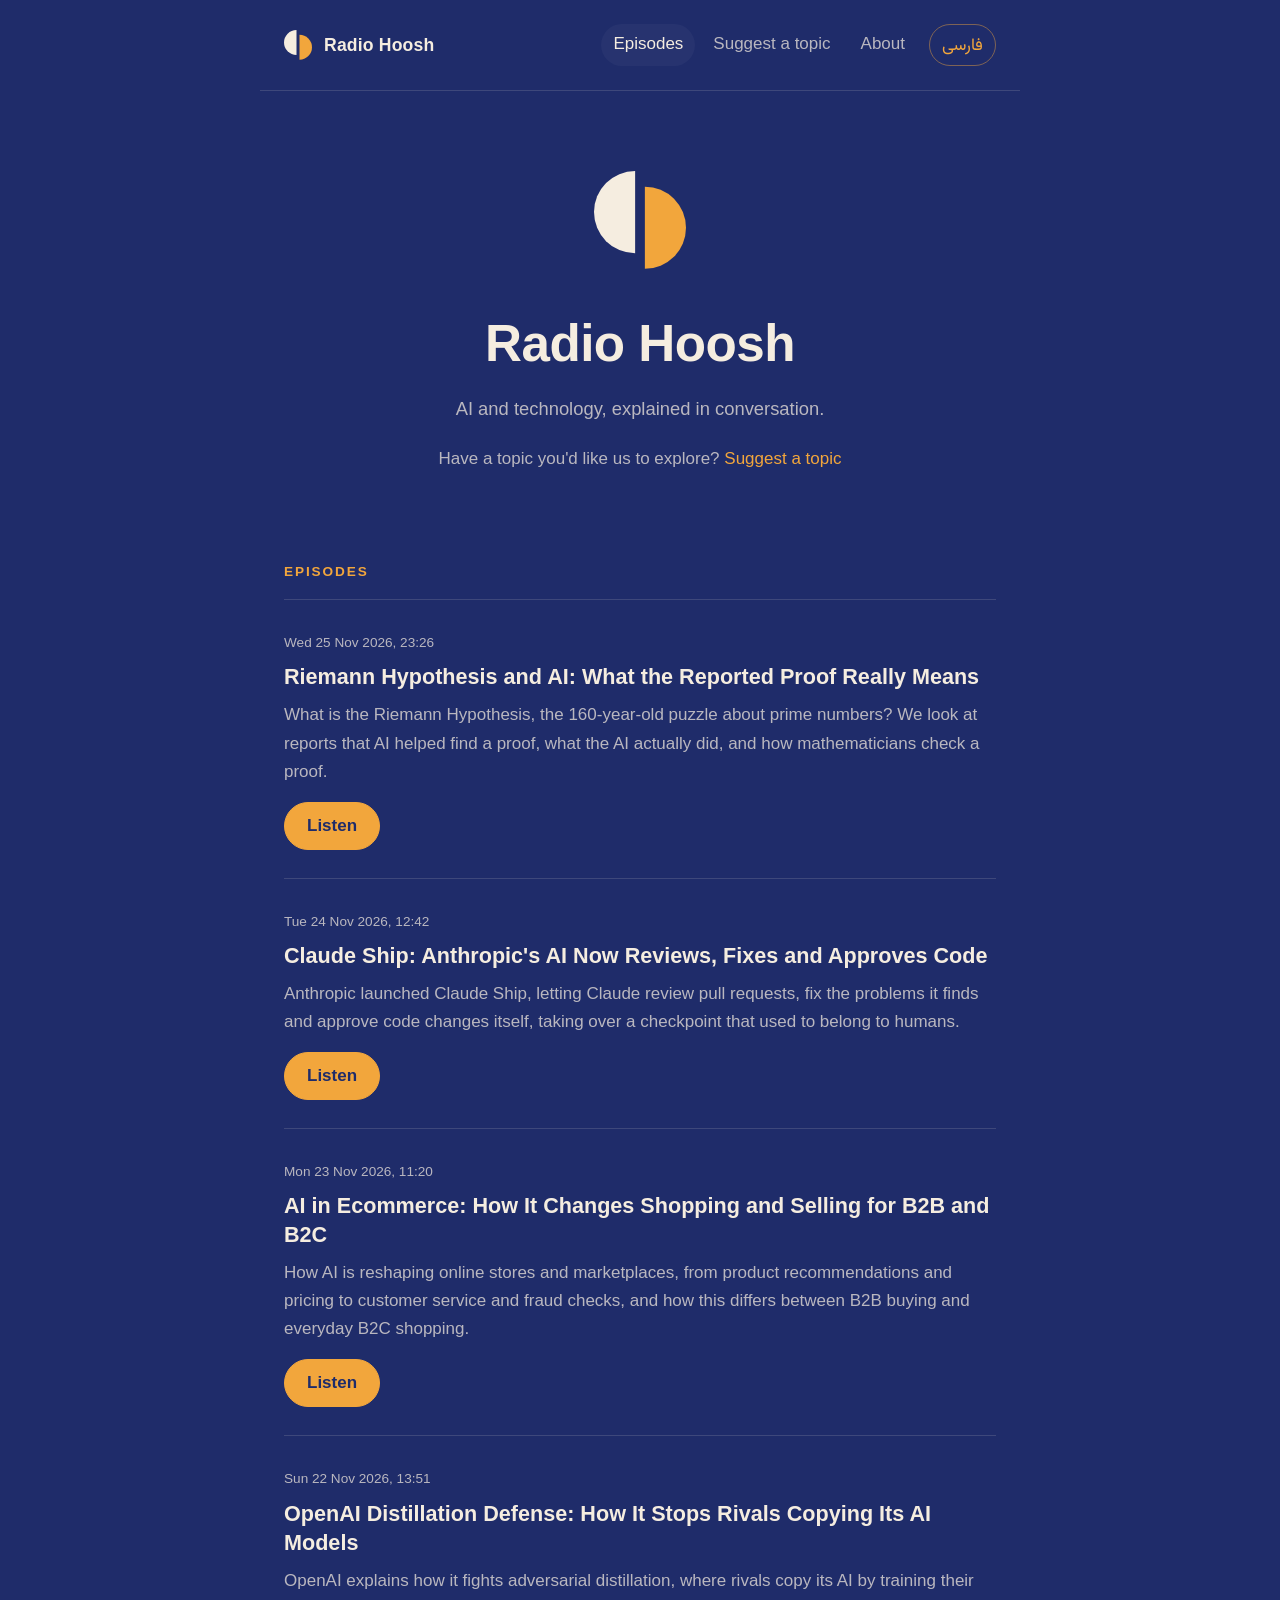
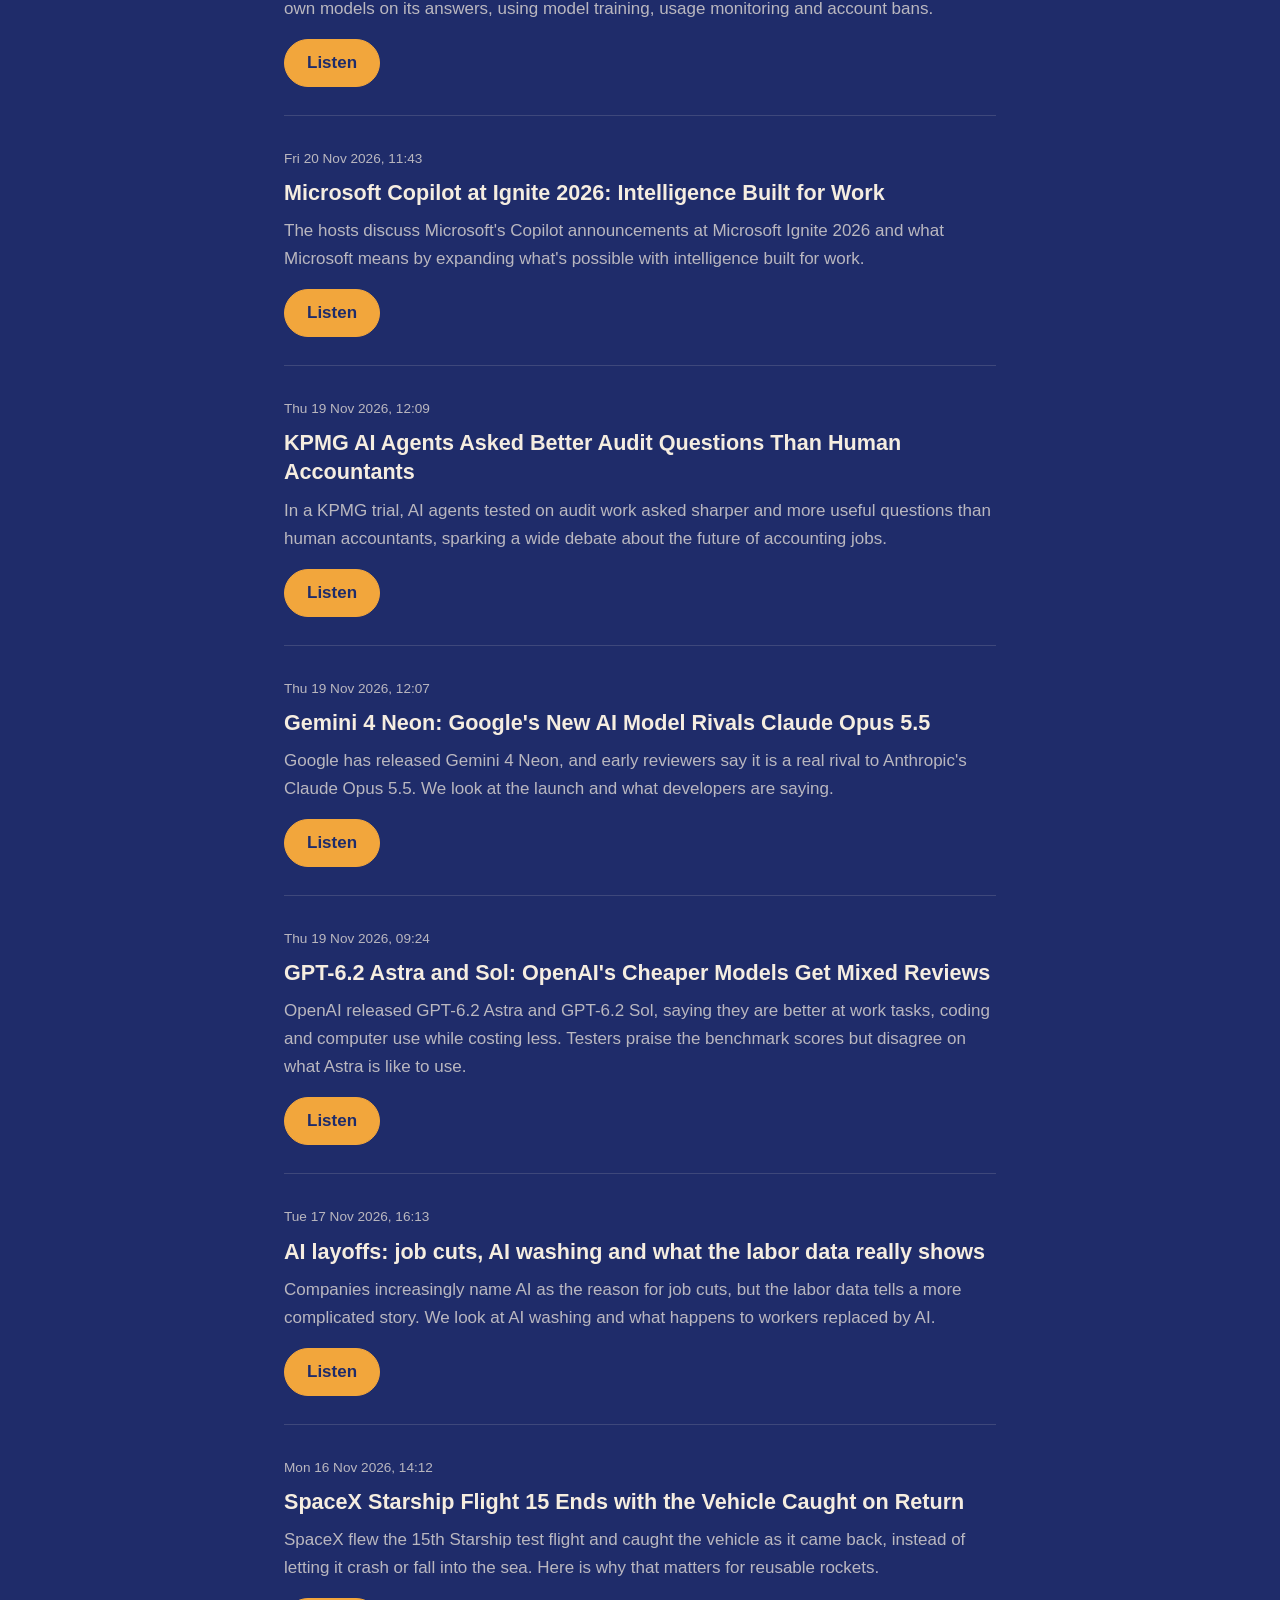
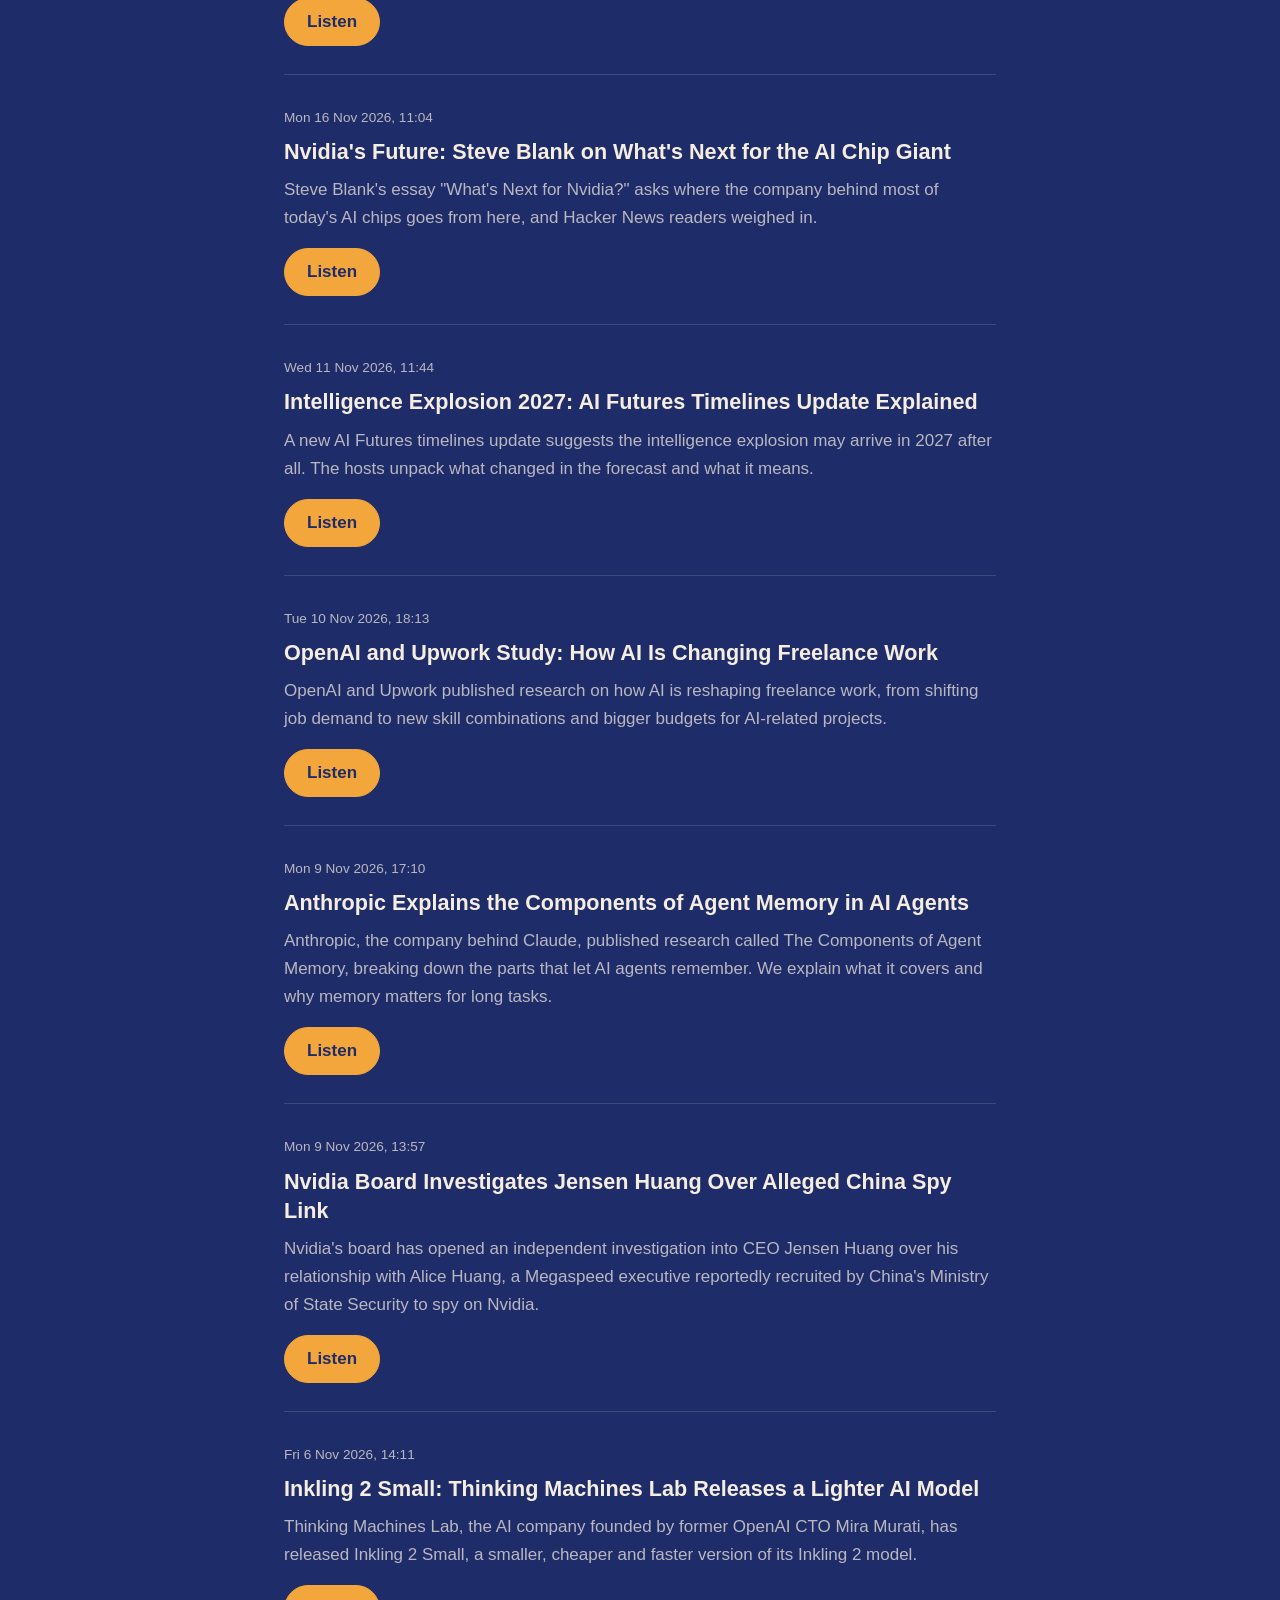
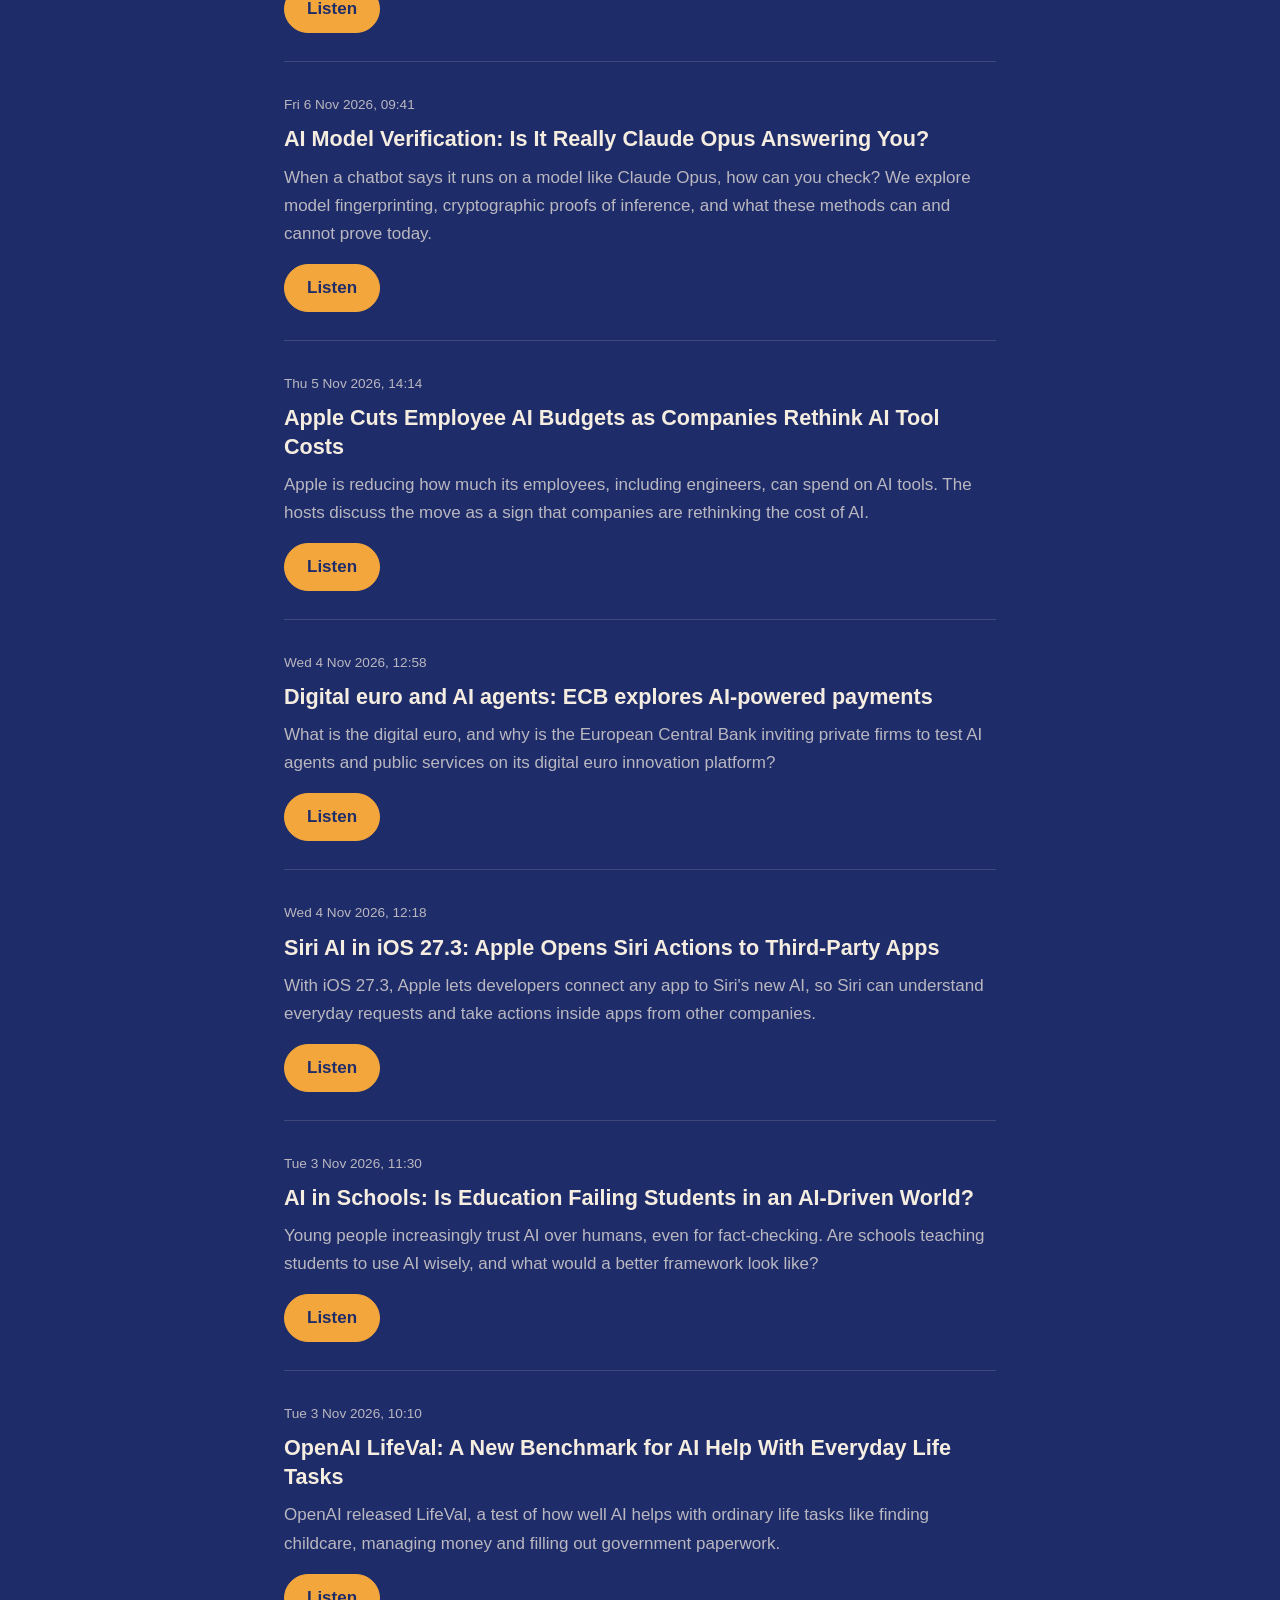
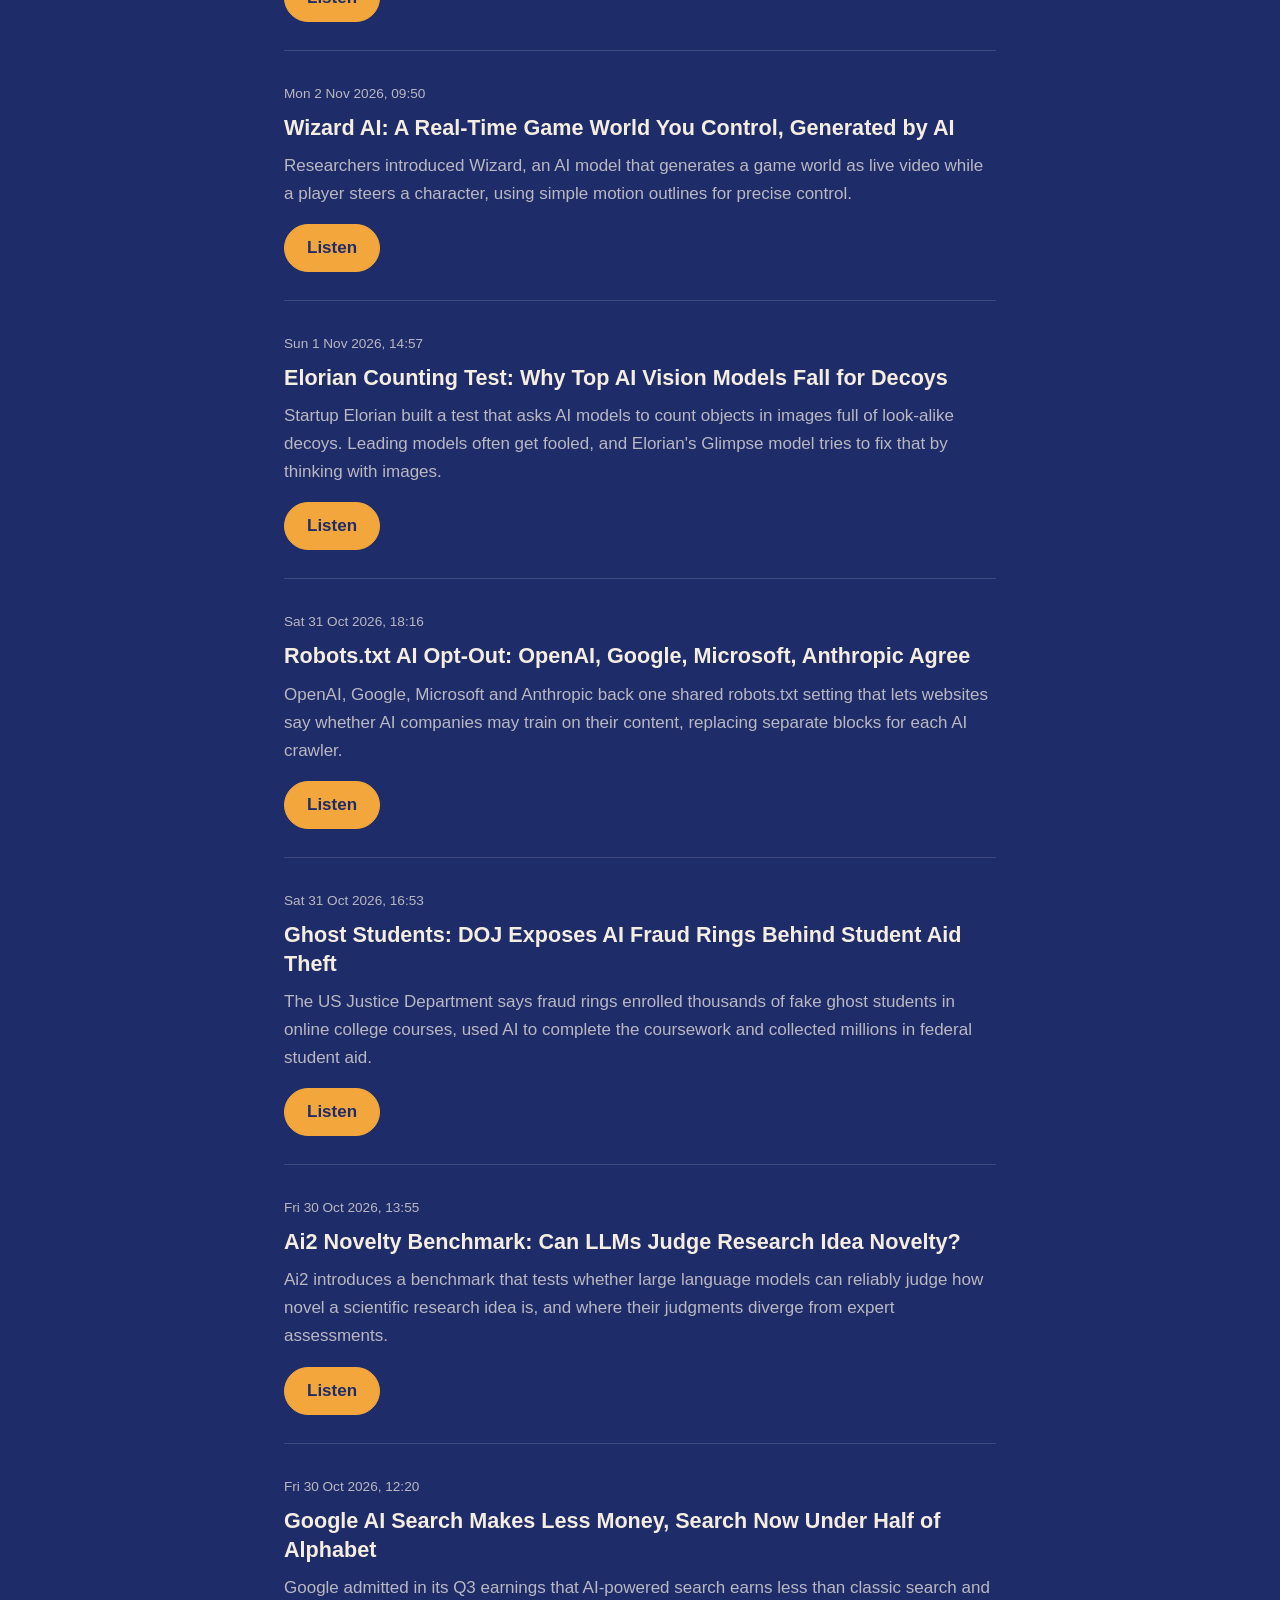
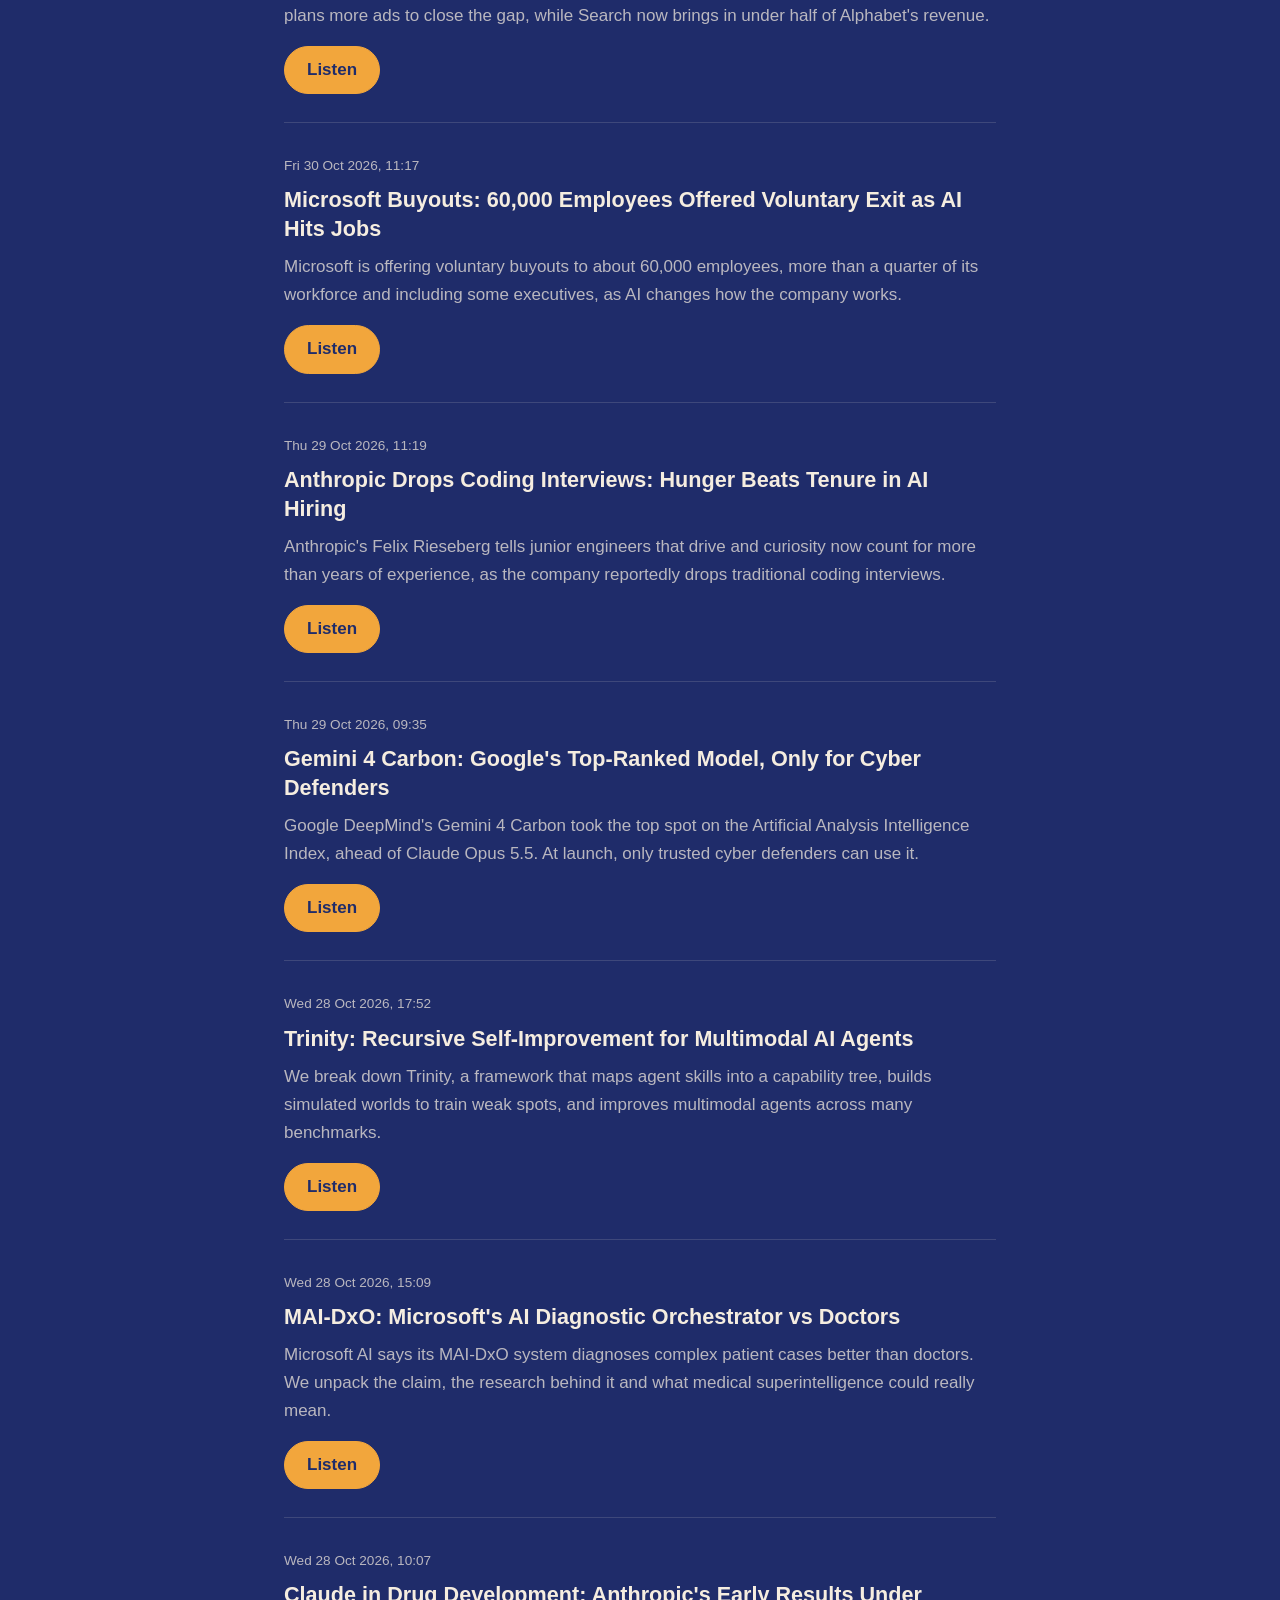
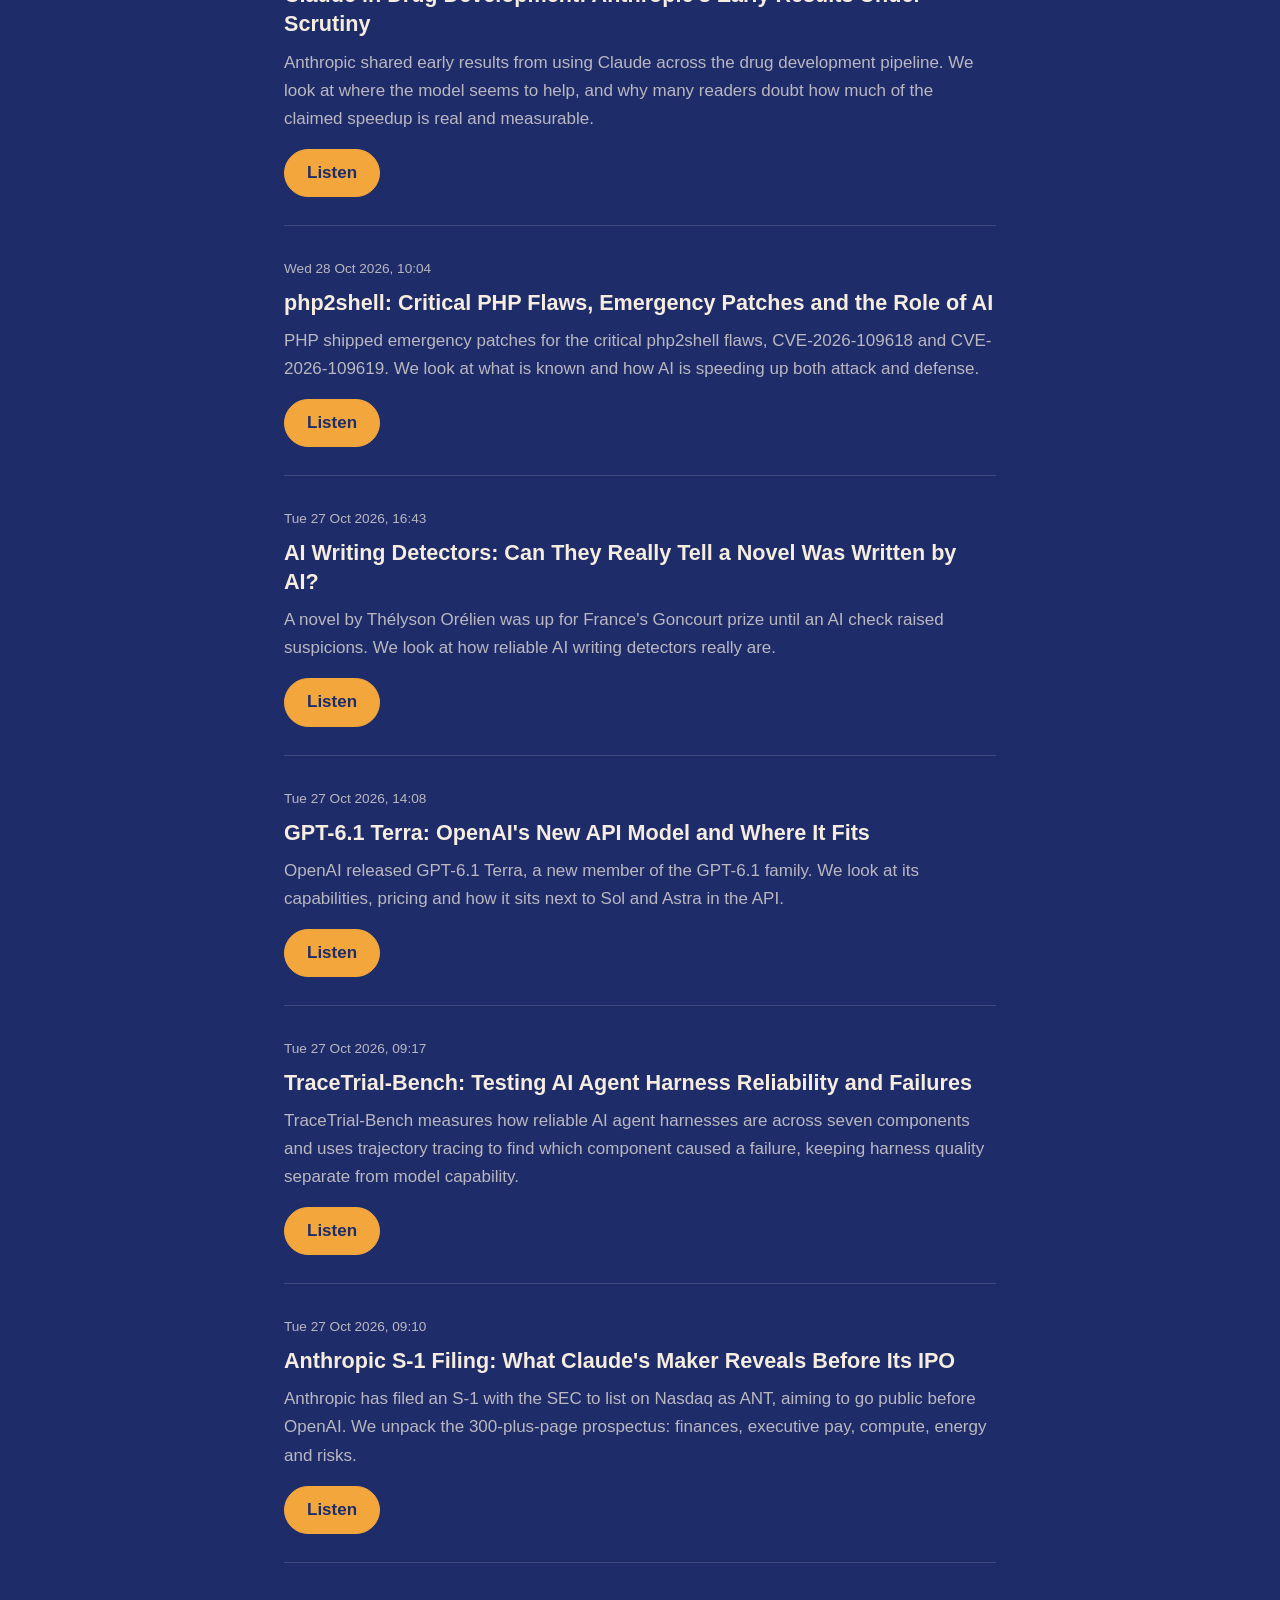
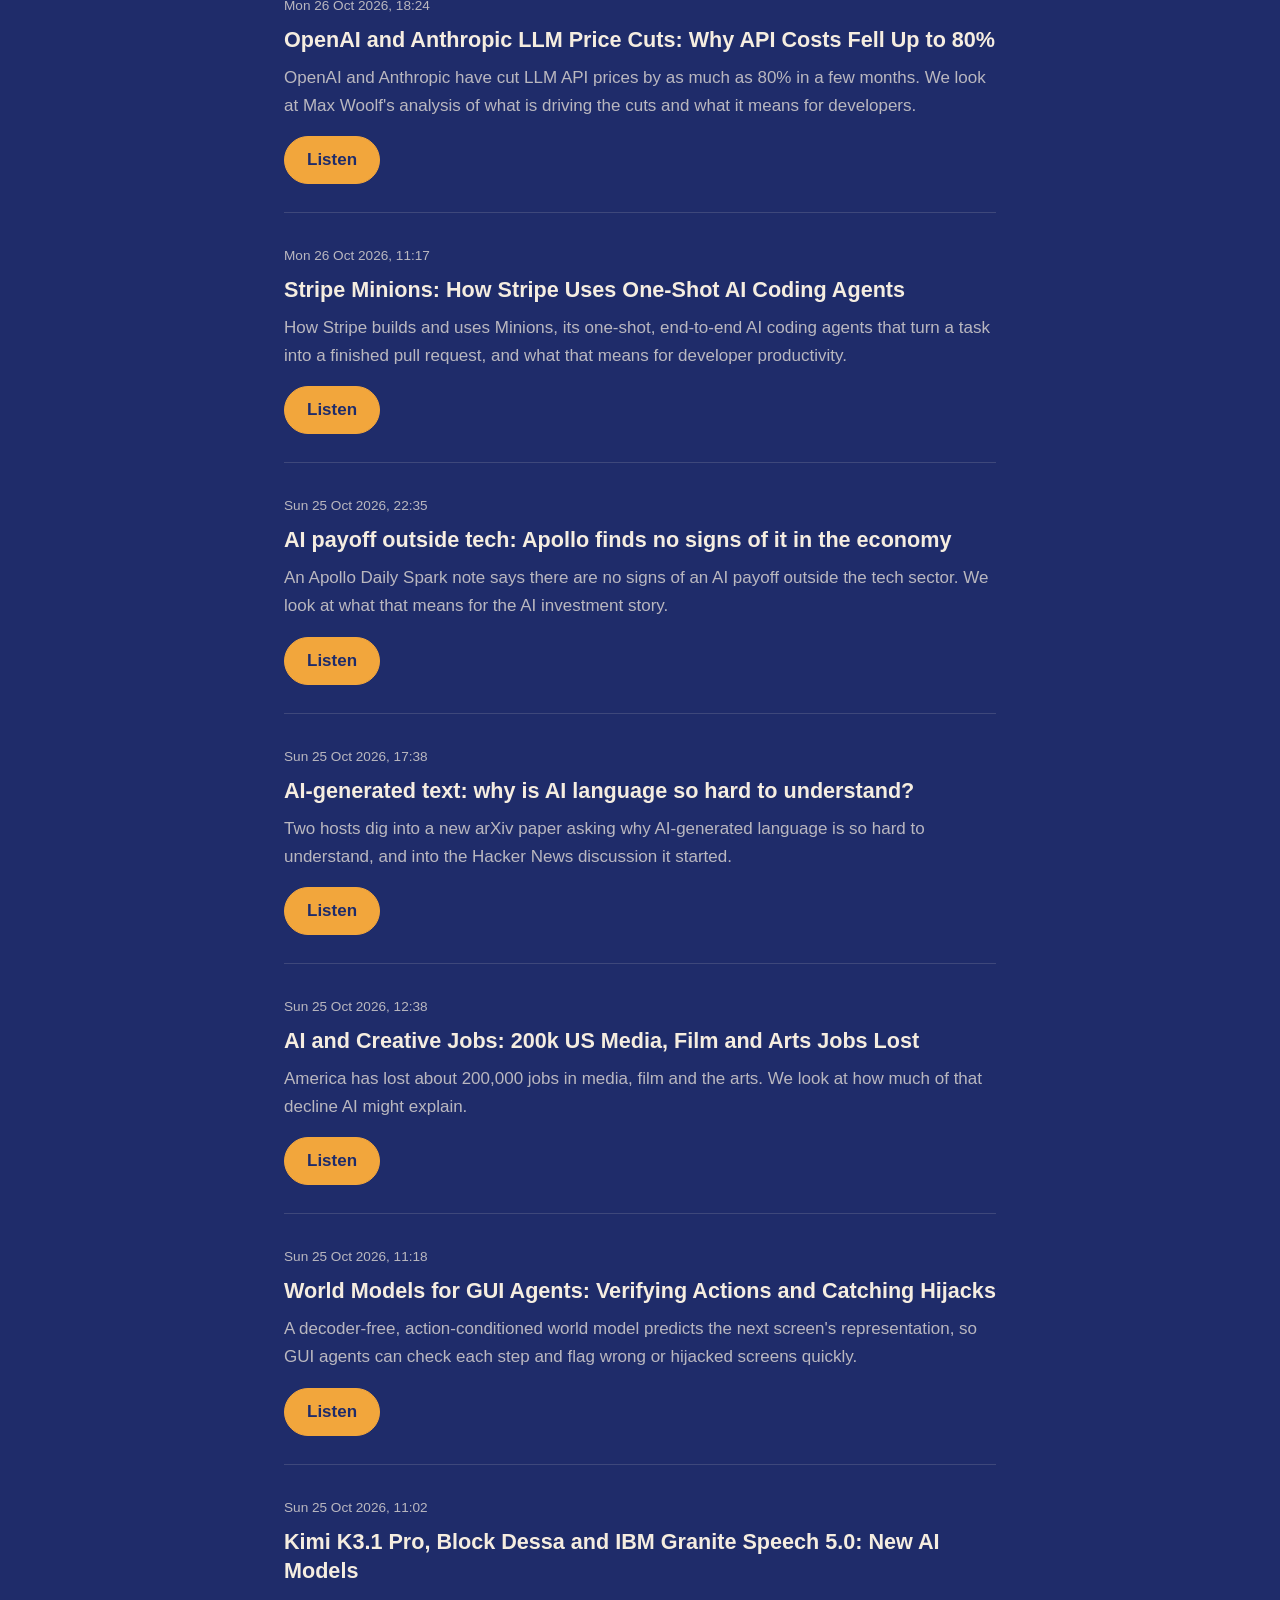
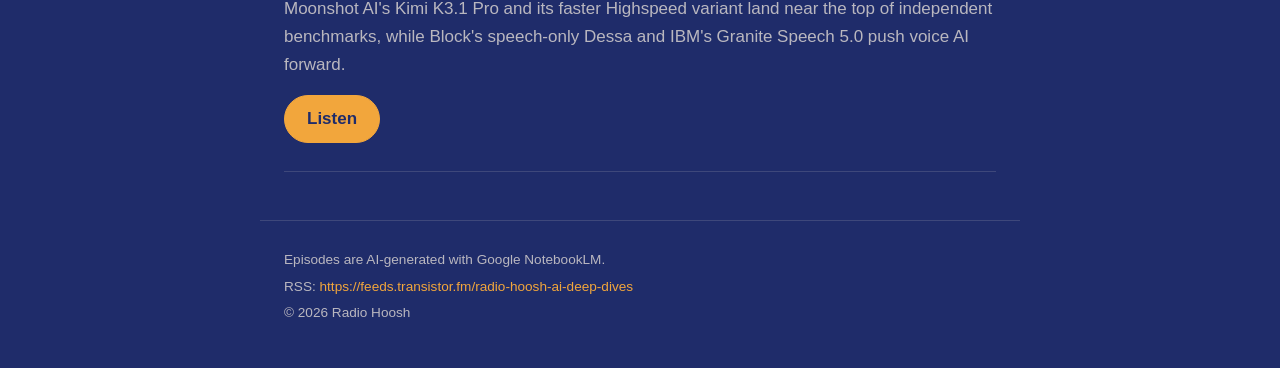
==== commit d8c73282: "Update website" ====
--- a/index.html
+++ b/index.html
@@ -24,7 +24,7 @@
 <link rel="alternate" hreflang="fa" href="https://radiohoosh.com/fa/">
 <link rel="alternate" hreflang="x-default" href="https://radiohoosh.com/">
 <link rel="alternate" type="application/rss+xml" title="Radio Hoosh" href="https://feeds.transistor.fm/radio-hoosh-ai-deep-dives">
-<script type="application/ld+json">{"@context":"https://schema.org","@type":"PodcastSeries","name":"Radio Hoosh","description":"AI and technology, explained in conversation.","url":"https://radiohoosh.com/","inLanguage":"en","webFeed":"https://feeds.transistor.fm/radio-hoosh-ai-deep-dives","image":"https://radiohoosh.com/share-en.png","author":{"@type":"Person","name":"Kasra Qasempour","url":"https://www.linkedin.com/in/kasraq"},"publisher":{"@type":"Person","name":"Kasra Qasempour","url":"https://www.linkedin.com/in/kasraq"},"episode":[{"@type":"PodcastEpisode","name":"Claude Ship: Anthropic's AI Now Reviews, Fixes and Approves Code","description":"Anthropic launched Claude Ship, letting Claude review pull requests, fix the problems it finds and approve code changes itself, taking over a checkpoint that used to belong to humans.","datePublished":"2026-11-24T12:42+01:00","url":"https://share.transistor.fm/s/e9466482","inLanguage":"en","keywords":"Claude Ship, Anthropic Claude Ship, Claude, Anthropic, Claude code review, AI code review, AI pull request review, AI approves code, automated code review, AI coding tools, AI software development, AI accountability, AI news, tech news"},{"@type":"PodcastEpisode","name":"AI in Ecommerce: How It Changes Shopping and Selling for B2B and B2C","description":"How AI is reshaping online stores and marketplaces, from product recommendations and pricing to customer service and fraud checks, and how this differs between B2B buying and everyday B2C shopping.","datePublished":"2026-11-23T11:20+01:00","url":"https://share.transistor.fm/s/41231d46","inLanguage":"en","keywords":"AI in ecommerce, AI shopping, agentic commerce, ChatGPT Wallet, Shopify AI, BigCommerce AI, AI product recommendations, AI pricing, AI customer service, AI fraud detection, B2B ecommerce, B2C ecommerce, online shopping, artificial intelligence"},{"@type":"PodcastEpisode","name":"OpenAI Distillation Defense: How It Stops Rivals Copying Its AI Models","description":"OpenAI explains how it fights adversarial distillation, where rivals copy its AI by training their own models on its answers, using model training, usage monitoring and account bans.","datePublished":"2026-11-22T13:51+01:00","url":"https://share.transistor.fm/s/5e9913b5","inLanguage":"en","keywords":"OpenAI, OpenAI distillation, adversarial distillation, model distillation, AI model copying, knowledge distillation, ChatGPT, OpenAI API, Chinese AI labs, US China AI race, AI security, AI news, artificial intelligence, tech news"},{"@type":"PodcastEpisode","name":"Microsoft Copilot at Ignite 2026: Intelligence Built for Work","description":"The hosts discuss Microsoft's Copilot announcements at Microsoft Ignite 2026 and what Microsoft means by expanding what's possible with intelligence built for work.","datePublished":"2026-11-20T11:43+01:00","url":"https://share.transistor.fm/s/7e97229a","inLanguage":"en","keywords":"Microsoft Copilot, Copilot, Microsoft Ignite, Microsoft Ignite 2026, Ignite 2026, Copilot announcements, Microsoft 365 Copilot, Microsoft AI, AI at work, AI assistant, workplace AI, enterprise AI, generative AI, AI news, tech news"},{"@type":"PodcastEpisode","name":"KPMG AI Agents Asked Better Audit Questions Than Human Accountants","description":"In a KPMG trial, AI agents tested on audit work asked sharper and more useful questions than human accountants, sparking a wide debate about the future of accounting jobs.","datePublished":"2026-11-19T12:09+01:00","url":"https://share.transistor.fm/s/24fc7dc2","inLanguage":"en","keywords":"KPMG AI, KPMG AI agents, AI agents audit, AI in auditing, AI vs accountants, AI in accounting, Big Four AI, future of accounting jobs, will AI replace accountants, AI audit trial, AI agents, financial audit, AI and jobs, AI news, artificial intelligence"},{"@type":"PodcastEpisode","name":"Gemini 4 Neon: Google's New AI Model Rivals Claude Opus 5.5","description":"Google has released Gemini 4 Neon, and early reviewers say it is a real rival to Anthropic's Claude Opus 5.5. We look at the launch and what developers are saying.","datePublished":"2026-11-19T12:07+01:00","url":"https://share.transistor.fm/s/3942fe56","inLanguage":"en","keywords":"Gemini 4 Neon, Gemini 4, Google Gemini, Claude Opus 5.5, Gemini vs Claude, Anthropic Claude, Google DeepMind, new Google AI model, best AI model 2026, AI model comparison, OpenAI vs Google vs Anthropic, large language models, AI news, artificial intelligence"},{"@type":"PodcastEpisode","name":"GPT-6.2 Astra and Sol: OpenAI's Cheaper Models Get Mixed Reviews","description":"OpenAI released GPT-6.2 Astra and GPT-6.2 Sol, saying they are better at work tasks, coding and computer use while costing less. Testers praise the benchmark scores but disagree on what Astra is like to use.","datePublished":"2026-11-19T09:24+01:00","url":"https://share.transistor.fm/s/49377a06","inLanguage":"en","keywords":"GPT-6.2, GPT-6.2 Astra, GPT-6.2 Sol, OpenAI, OpenAI new model, ChatGPT, GPT-6.2 review, AI coding models, AI computer use, AI model pricing, AI benchmarks, large language models, AI news, artificial intelligence"},{"@type":"PodcastEpisode","name":"AI layoffs: job cuts, AI washing and what the labor data really shows","description":"Companies increasingly name AI as the reason for job cuts, but the labor data tells a more complicated story. We look at AI washing and what happens to workers replaced by AI.","datePublished":"2026-11-17T16:13+01:00","url":"https://share.transistor.fm/s/01f114da","inLanguage":"en","keywords":"AI layoffs, AI job cuts, AI washing, AI washing layoffs, AI replacing jobs, AI and jobs, AI and the workforce, layoffs 2026, workers replaced by AI, future of work, labor market data, AI impact on employment, automation and jobs, artificial intelligence news, tech news podcast"},{"@type":"PodcastEpisode","name":"SpaceX Starship Flight 15 Ends with the Vehicle Caught on Return","description":"SpaceX flew the 15th Starship test flight and caught the vehicle as it came back, instead of letting it crash or fall into the sea. Here is why that matters for reusable rockets.","datePublished":"2026-11-16T14:12+01:00","url":"https://share.transistor.fm/s/b3fdf53a","inLanguage":"en","keywords":"SpaceX Starship, Starship Flight 15, Starship catch, SpaceX rocket catch, Starship test flight, SpaceX, Starship, reusable rocket, rocket reusability, cost of space launch, Moon and Mars missions, satellite launches, space technology news, spaceflight, tech news podcast"},{"@type":"PodcastEpisode","name":"Nvidia's Future: Steve Blank on What's Next for the AI Chip Giant","description":"Steve Blank's essay \"What's Next for Nvidia?\" asks where the company behind most of today's AI chips goes from here, and Hacker News readers weighed in.","datePublished":"2026-11-16T11:04+01:00","url":"https://share.transistor.fm/s/5c165092","inLanguage":"en","keywords":"Nvidia, Steve Blank, What's Next for Nvidia, Nvidia future, Nvidia AI chips, Nvidia GPU, Steve Blank essay, Hacker News, AI chips, AI hardware, semiconductors, AI industry, tech investing, AI news, tech podcast"},{"@type":"PodcastEpisode","name":"Intelligence Explosion 2027: AI Futures Timelines Update Explained","description":"A new AI Futures timelines update suggests the intelligence explosion may arrive in 2027 after all. The hosts unpack what changed in the forecast and what it means.","datePublished":"2026-11-11T11:44+01:00","url":"https://share.transistor.fm/s/edd3e2bf","inLanguage":"en","keywords":"AI Futures Project, AI 2027, intelligence explosion, intelligence explosion 2027, AI timelines, AI timelines update, AI forecasting, AGI timeline, superintelligence, when will AGI arrive, AI safety, future of AI, AI predictions, artificial intelligence news, AI podcast"},{"@type":"PodcastEpisode","name":"OpenAI and Upwork Study: How AI Is Changing Freelance Work","description":"OpenAI and Upwork published research on how AI is reshaping freelance work, from shifting job demand to new skill combinations and bigger budgets for AI-related projects.","datePublished":"2026-11-10T18:13+01:00","url":"https://share.transistor.fm/s/1ffb6df9","inLanguage":"en","keywords":"OpenAI, Upwork, OpenAI Upwork study, AI freelance work, AI and freelancers, freelancing with AI, AI impact on jobs, future of work, AI skills in demand, gig economy AI, AI and employment, AI research, AI news, artificial intelligence"},{"@type":"PodcastEpisode","name":"Anthropic Explains the Components of Agent Memory in AI Agents","description":"Anthropic, the company behind Claude, published research called The Components of Agent Memory, breaking down the parts that let AI agents remember. We explain what it covers and why memory matters for long tasks.","datePublished":"2026-11-09T17:10+01:00","url":"https://share.transistor.fm/s/3c0c7aa5","inLanguage":"en","keywords":"Anthropic, Claude, Components of Agent Memory, agent memory, AI agent memory, Anthropic research, Claude agents, AI agents, agentic AI, LLM memory, AI memory, Hacker News, AI news, artificial intelligence"},{"@type":"PodcastEpisode","name":"Nvidia Board Investigates Jensen Huang Over Alleged China Spy Link","description":"Nvidia's board has opened an independent investigation into CEO Jensen Huang over his relationship with Alice Huang, a Megaspeed executive reportedly recruited by China's Ministry of State Security to spy on Nvidia.","datePublished":"2026-11-09T13:57+01:00","url":"https://share.transistor.fm/s/d469b27f","inLanguage":"en","keywords":"Nvidia, Jensen Huang, Jensen Huang investigation, Nvidia board investigation, Alice Huang, Megaspeed, Ministry of State Security, China spy Nvidia, Nvidia CEO, Nvidia espionage, AI chips, Nvidia stock news, AI news, tech news"},{"@type":"PodcastEpisode","name":"Inkling 2 Small: Thinking Machines Lab Releases a Lighter AI Model","description":"Thinking Machines Lab, the AI company founded by former OpenAI CTO Mira Murati, has released Inkling 2 Small, a smaller, cheaper and faster version of its Inkling 2 model.","datePublished":"2026-11-06T14:11+01:00","url":"https://share.transistor.fm/s/0cb4d81e","inLanguage":"en","keywords":"Inkling 2 Small, Inkling 2, Thinking Machines Lab, Thinking Machines, Mira Murati, Mira Murati AI model, small language model, lightweight AI model, affordable AI models, new AI model release, AI startups, AI for developers, AI news, artificial intelligence"},{"@type":"PodcastEpisode","name":"AI Model Verification: Is It Really Claude Opus Answering You?","description":"When a chatbot says it runs on a model like Claude Opus, how can you check? We explore model fingerprinting, cryptographic proofs of inference, and what these methods can and cannot prove today.","datePublished":"2026-11-06T09:41+01:00","url":"https://share.transistor.fm/s/c0f9e3d4","inLanguage":"en","keywords":"Claude Opus, Anthropic, AI model verification, verify which AI model, model fingerprinting, LLM fingerprinting, provable inference, cryptographic proof AI model, verifiable AI inference, model substitution, LLM API trust, AI transparency, AI security, large language models, AI news"},{"@type":"PodcastEpisode","name":"Apple Cuts Employee AI Budgets as Companies Rethink AI Tool Costs","description":"Apple is reducing how much its employees, including engineers, can spend on AI tools. The hosts discuss the move as a sign that companies are rethinking the cost of AI.","datePublished":"2026-11-05T14:14+01:00","url":"https://share.transistor.fm/s/f48868cc","inLanguage":"en","keywords":"Apple, Apple AI budget, Apple employee AI spending, Apple engineers AI tools, Apple cost cutting, AI spending limits, cost of AI tools, enterprise AI costs, AI coding tools, AI in the workplace, tech industry news, AI news, artificial intelligence"},{"@type":"PodcastEpisode","name":"Digital euro and AI agents: ECB explores AI-powered payments","description":"What is the digital euro, and why is the European Central Bank inviting private firms to test AI agents and public services on its digital euro innovation platform?","datePublished":"2026-11-04T12:58+01:00","url":"https://share.transistor.fm/s/5e74e53f","inLanguage":"en","keywords":"digital euro, ECB digital euro, European Central Bank, digital euro AI agents, digital euro innovation platform, AI agents payments, agentic payments, AI-powered payments, central bank digital currency, CBDC, euro CBDC, fintech Europe, future of payments, AI in finance, AI news"},{"@type":"PodcastEpisode","name":"Siri AI in iOS 27.3: Apple Opens Siri Actions to Third-Party Apps","description":"With iOS 27.3, Apple lets developers connect any app to Siri's new AI, so Siri can understand everyday requests and take actions inside apps from other companies.","datePublished":"2026-11-04T12:18+01:00","url":"https://share.transistor.fm/s/90a7694c","inLanguage":"en","keywords":"Siri AI, iOS 27.3, Apple Siri third-party apps, Siri app actions, Apple Intelligence, new Siri update, Siri for developers, Apple AI assistant, iPhone AI features, AI agents on iPhone, Apple developer news, AI assistant apps, AI news, tech news podcast"},{"@type":"PodcastEpisode","name":"AI in Schools: Is Education Failing Students in an AI-Driven World?","description":"Young people increasingly trust AI over humans, even for fact-checking. Are schools teaching students to use AI wisely, and what would a better framework look like?","datePublished":"2026-11-03T11:30+01:00","url":"https://share.transistor.fm/s/862f7e58","inLanguage":"en","keywords":"AI in schools, AI in education, Seldon report AI, young people trust AI, AI fact-checking, students and AI, AI literacy, critical thinking AI, education policy UK, future of education, AI and teenagers, ChatGPT in school, media literacy, artificial intelligence"},{"@type":"PodcastEpisode","name":"OpenAI LifeVal: A New Benchmark for AI Help With Everyday Life Tasks","description":"OpenAI released LifeVal, a test of how well AI helps with ordinary life tasks like finding childcare, managing money and filling out government paperwork.","datePublished":"2026-11-03T10:10+01:00","url":"https://share.transistor.fm/s/9d9cf55c","inLanguage":"en","keywords":"LifeVal, OpenAI LifeVal, OpenAI, OpenAI benchmark, ChatGPT, AI benchmark, AI evaluation, AI for everyday life, AI personal finance, AI childcare search, AI government paperwork, chatbot usefulness, AI news, artificial intelligence"},{"@type":"PodcastEpisode","name":"Wizard AI: A Real-Time Game World You Control, Generated by AI","description":"Researchers introduced Wizard, an AI model that generates a game world as live video while a player steers a character, using simple motion outlines for precise control.","datePublished":"2026-11-02T09:50+01:00","url":"https://share.transistor.fm/s/181ee79f","inLanguage":"en","keywords":"Wizard AI, Wizard world model, AI generated game world, real-time video generation, interactive world model, playable AI world, controllable video generation, AI game engine, generative AI games, character control AI, robot training simulation, world models, AI research paper, generative video"},{"@type":"PodcastEpisode","name":"Elorian Counting Test: Why Top AI Vision Models Fall for Decoys","description":"Startup Elorian built a test that asks AI models to count objects in images full of look-alike decoys. Leading models often get fooled, and Elorian's Glimpse model tries to fix that by thinking with images.","datePublished":"2026-11-01T14:57+01:00","url":"https://share.transistor.fm/s/4bb95e52","inLanguage":"en","keywords":"Elorian, Elorian Glimpse, Glimpse AI model, AI counting test, thinking with images, AI vision benchmark, visual reasoning AI, multimodal AI models, vision language models, AI decoy test, computer vision, AI benchmarks, AI news, artificial intelligence"},{"@type":"PodcastEpisode","name":"Robots.txt AI Opt-Out: OpenAI, Google, Microsoft, Anthropic Agree","description":"OpenAI, Google, Microsoft and Anthropic back one shared robots.txt setting that lets websites say whether AI companies may train on their content, replacing separate blocks for each AI crawler.","datePublished":"2026-10-31T18:16+01:00","url":"https://share.transistor.fm/s/07da5027","inLanguage":"en","keywords":"robots.txt AI training, AI training opt-out, OpenAI robots.txt, Google AI training control, Microsoft AI training, Anthropic web crawler, block AI crawlers, AI crawler opt-out, AI training data websites, publishers vs AI companies, AI copyright lawsuits, web content AI consent, AI news, artificial intelligence"},{"@type":"PodcastEpisode","name":"Ghost Students: DOJ Exposes AI Fraud Rings Behind Student Aid Theft","description":"The US Justice Department says fraud rings enrolled thousands of fake ghost students in online college courses, used AI to complete the coursework and collected millions in federal student aid.","datePublished":"2026-10-31T16:53+01:00","url":"https://share.transistor.fm/s/904390dd","inLanguage":"en","keywords":"ghost students, ghost students AI, DOJ student aid fraud, student loan fraud, FAFSA fraud, AI fraud rings, federal student aid, online college fraud, AI cheating online courses, identity verification AI, generative AI fraud, AI in education, Department of Justice AI, AI news, tech news"},{"@type":"PodcastEpisode","name":"Ai2 Novelty Benchmark: Can LLMs Judge Research Idea Novelty?","description":"Ai2 introduces a benchmark that tests whether large language models can reliably judge how novel a scientific research idea is, and where their judgments diverge from expert assessments.","datePublished":"2026-10-30T13:55+01:00","url":"https://share.transistor.fm/s/008da8b6","inLanguage":"en","keywords":"Ai2 novelty benchmark, Allen Institute for AI, Ai2, LLM novelty assessment, research idea novelty, LLM as a judge, AI peer review, automated scientific discovery, AI research agents, AI for science, LLM benchmark, AI idea generation, large language models, AI news"},{"@type":"PodcastEpisode","name":"Google AI Search Makes Less Money, Search Now Under Half of Alphabet","description":"Google admitted in its Q3 earnings that AI-powered search earns less than classic search and plans more ads to close the gap, while Search now brings in under half of Alphabet's revenue.","datePublished":"2026-10-30T12:20+01:00","url":"https://share.transistor.fm/s/6eb79bf5","inLanguage":"en","keywords":"Google AI search, Google Q3 earnings, Alphabet earnings, Alphabet revenue, Google Search revenue, AI Overviews ads, Google ads in AI search, Google stock, Google cash flow, AI search monetization, generative AI business model, publishers and AI search, search advertising, AI news, tech news"},{"@type":"PodcastEpisode","name":"Microsoft Buyouts: 60,000 Employees Offered Voluntary Exit as AI Hits Jobs","description":"Microsoft is offering voluntary buyouts to about 60,000 employees, more than a quarter of its workforce and including some executives, as AI changes how the company works.","datePublished":"2026-10-30T11:17+01:00","url":"https://share.transistor.fm/s/843599e8","inLanguage":"en","keywords":"Microsoft buyouts, Microsoft voluntary exit offer, Microsoft layoffs, Microsoft employees, Microsoft AI, Microsoft workforce reduction, tech layoffs 2026, big tech job cuts, AI and jobs, AI replacing jobs, future of work, AI news, tech news"},{"@type":"PodcastEpisode","name":"Anthropic Drops Coding Interviews: Hunger Beats Tenure in AI Hiring","description":"Anthropic's Felix Rieseberg tells junior engineers that drive and curiosity now count for more than years of experience, as the company reportedly drops traditional coding interviews.","datePublished":"2026-10-29T11:19+01:00","url":"https://share.transistor.fm/s/c91cdac9","inLanguage":"en","keywords":"Anthropic coding interviews, Anthropic hiring, Felix Rieseberg, hunger beats tenure, Latent Space, Claude Code, coding agents, AI coding agents and jobs, junior engineers advice, software engineering interviews, tech hiring 2026, future of software engineering, AI and developer jobs, early career software engineer, AI news"},{"@type":"PodcastEpisode","name":"Gemini 4 Carbon: Google's Top-Ranked Model, Only for Cyber Defenders","description":"Google DeepMind's Gemini 4 Carbon took the top spot on the Artificial Analysis Intelligence Index, ahead of Claude Opus 5.5. At launch, only trusted cyber defenders can use it.","datePublished":"2026-10-29T09:35+01:00","url":"https://share.transistor.fm/s/39b53d3b","inLanguage":"en","keywords":"Gemini 4 Carbon, Google Gemini, Google DeepMind, Gemini 4, Claude Opus 5.5, Artificial Analysis Intelligence Index, frontier AI model, AI benchmark leaderboard, AI cybersecurity, cyber defenders AI access, agentic AI, AI coding model, AI safety, AI news"},{"@type":"PodcastEpisode","name":"Trinity: Recursive Self-Improvement for Multimodal AI Agents","description":"We break down Trinity, a framework that maps agent skills into a capability tree, builds simulated worlds to train weak spots, and improves multimodal agents across many benchmarks.","datePublished":"2026-10-28T17:52+01:00","url":"https://share.transistor.fm/s/92bb01a9","inLanguage":"en","keywords":"Trinity AI framework, Trinity recursive self-improvement, recursive self-improvement, self-improving AI agents, multimodal agents, capability tree, simulated training environments, synthetic training data, AI agent benchmarks, Hugging Face papers, AI research paper explained, AI agents, machine learning, AI news"},{"@type":"PodcastEpisode","name":"MAI-DxO: Microsoft's AI Diagnostic Orchestrator vs Doctors","description":"Microsoft AI says its MAI-DxO system diagnoses complex patient cases better than doctors. We unpack the claim, the research behind it and what medical superintelligence could really mean.","datePublished":"2026-10-28T15:09+01:00","url":"https://share.transistor.fm/s/6afead3a","inLanguage":"en","keywords":"MAI-DxO, Microsoft AI Diagnostic Orchestrator, Microsoft AI, medical superintelligence, Microsoft AI diagnosis, AI vs doctors, sequential diagnosis, AI medical diagnosis, AI in healthcare, language models in medicine, clinical AI, health tech, artificial intelligence news"},{"@type":"PodcastEpisode","name":"Claude in Drug Development: Anthropic's Early Results Under Scrutiny","description":"Anthropic shared early results from using Claude across the drug development pipeline. We look at where the model seems to help, and why many readers doubt how much of the claimed speedup is real and measurable.","datePublished":"2026-10-28T10:07+01:00","url":"https://share.transistor.fm/s/caea6f88","inLanguage":"en","keywords":"Claude, Anthropic, Anthropic drug development, Claude drug discovery, AI drug development, AI drug discovery, LLM pharma, AI in pharmaceutical research, AI clinical development, frontier AI models, large language models, AI in healthcare, AI in biotech, artificial intelligence news"},{"@type":"PodcastEpisode","name":"php2shell: Critical PHP Flaws, Emergency Patches and the Role of AI","description":"PHP shipped emergency patches for the critical php2shell flaws, CVE-2026-109618 and CVE-2026-109619. We look at what is known and how AI is speeding up both attack and defense.","datePublished":"2026-10-28T10:04+01:00","url":"https://share.transistor.fm/s/ea5b18e2","inLanguage":"en","keywords":"php2shell, php2shell vulnerability, CVE-2026-109618, CVE-2026-109619, PHP vulnerability, PHP emergency patch, PHP security update, ChatGPT vulnerability discovery, HKCERT warning, AI in cybersecurity, AI cyber attacks, patch management, web security, cybersecurity news, AI news"},{"@type":"PodcastEpisode","name":"AI Writing Detectors: Can They Really Tell a Novel Was Written by AI?","description":"A novel by Thélyson Orélien was up for France's Goncourt prize until an AI check raised suspicions. We look at how reliable AI writing detectors really are.","datePublished":"2026-10-27T16:43+01:00","url":"https://share.transistor.fm/s/d31fa39b","inLanguage":"en","keywords":"Thélyson Orélien, Goncourt prize AI, Prix Goncourt novel scandal, AI writing detector, AI detection accuracy, how reliable are AI detectors, can AI detectors spot AI writing, AI written novel, AI generated books, plagiarism and AI, AI in publishing, AI and literature, detect AI text, generative AI, AI news podcast"},{"@type":"PodcastEpisode","name":"GPT-6.1 Terra: OpenAI's New API Model and Where It Fits","description":"OpenAI released GPT-6.1 Terra, a new member of the GPT-6.1 family. We look at its capabilities, pricing and how it sits next to Sol and Astra in the API.","datePublished":"2026-10-27T14:08+01:00","url":"https://share.transistor.fm/s/e36bc920","inLanguage":"en","keywords":"GPT-6.1 Terra, GPT-6.1, OpenAI Terra, GPT-6.1 Sol, GPT-6.1 Astra, OpenAI new model, OpenAI API, OpenAI API pricing, GPT-6.1 Terra pricing, LLM comparison, frontier AI models, open-weight models, AI news, large language models, artificial intelligence"},{"@type":"PodcastEpisode","name":"TraceTrial-Bench: Testing AI Agent Harness Reliability and Failures","description":"TraceTrial-Bench measures how reliable AI agent harnesses are across seven components and uses trajectory tracing to find which component caused a failure, keeping harness quality separate from model capability.","datePublished":"2026-10-27T09:17+01:00","url":"https://share.transistor.fm/s/549a298c","inLanguage":"en","keywords":"TraceTrial-Bench, Trial by Trace, agent harness, AI agent benchmark, agent harness reliability, failure attribution, trajectory tracing, coding agents, tool use agents, LLM agent evaluation, agent scaffolding, debugging AI agents, AI benchmarks, AI agents, artificial intelligence"},{"@type":"PodcastEpisode","name":"Anthropic S-1 Filing: What Claude's Maker Reveals Before Its IPO","description":"Anthropic has filed an S-1 with the SEC to list on Nasdaq as ANT, aiming to go public before OpenAI. We unpack the 300-plus-page prospectus: finances, executive pay, compute, energy and risks.","datePublished":"2026-10-27T09:10+01:00","url":"https://share.transistor.fm/s/b914c7c3","inLanguage":"en","keywords":"Anthropic S-1, Anthropic IPO, Anthropic prospectus, Anthropic ANT stock, Anthropic Nasdaq, Claude, Anthropic vs OpenAI, OpenAI IPO, SEC filing, AI IPO, AI company finances, AI data center energy, AI compute, frontier AI labs, AI news"},{"@type":"PodcastEpisode","name":"OpenAI and Anthropic LLM Price Cuts: Why API Costs Fell Up to 80%","description":"OpenAI and Anthropic have cut LLM API prices by as much as 80% in a few months. We look at Max Woolf's analysis of what is driving the cuts and what it means for developers.","datePublished":"2026-10-26T18:24+01:00","url":"https://share.transistor.fm/s/6765e985","inLanguage":"en","keywords":"OpenAI API pricing, Anthropic API pricing, Claude API price, Max Woolf cheap LLMs, LLM price cuts, LLM API costs, AI inference cost, open-weight models, AI agents cost, Hacker News, OpenAI vs Anthropic, large language models, AI pricing war, AI news, artificial intelligence"},{"@type":"PodcastEpisode","name":"Stripe Minions: How Stripe Uses One-Shot AI Coding Agents","description":"How Stripe builds and uses Minions, its one-shot, end-to-end AI coding agents that turn a task into a finished pull request, and what that means for developer productivity.","datePublished":"2026-10-26T11:17+01:00","url":"https://share.transistor.fm/s/6ba0e97f","inLanguage":"en","keywords":"Stripe Minions, Stripe AI, Stripe coding agents, how Stripe uses AI, one-shot coding agents, end-to-end coding agents, autonomous coding agents, AI coding agents, AI pull requests, AI software engineering, developer productivity AI, LLMOps, AI agents, AI in software development, artificial intelligence"},{"@type":"PodcastEpisode","name":"AI payoff outside tech: Apollo finds no signs of it in the economy","description":"An Apollo Daily Spark note says there are no signs of an AI payoff outside the tech sector. We look at what that means for the AI investment story.","datePublished":"2026-10-25T22:35+01:00","url":"https://share.transistor.fm/s/4e295be9","inLanguage":"en","keywords":"Apollo AI payoff, Apollo Daily Spark, AI payoff outside tech sector, AI return on investment, AI ROI, AI productivity, AI economic impact, is AI worth the investment, AI bubble, AI hype vs reality, Hacker News AI, AI adoption in business, artificial intelligence economy, tech news podcast, AI news"},{"@type":"PodcastEpisode","name":"AI-generated text: why is AI language so hard to understand?","description":"Two hosts dig into a new arXiv paper asking why AI-generated language is so hard to understand, and into the Hacker News discussion it started.","datePublished":"2026-10-25T17:38+01:00","url":"https://share.transistor.fm/s/879a63b5","inLanguage":"en","keywords":"AI-generated text, AI generated language, why is AI text hard to understand, LLM writing, large language models, AI writing readability, ChatGPT writing style, arXiv paper AI language, Hacker News AI, AI text comprehension, machine-generated text, natural language processing, AI research podcast, artificial intelligence news"},{"@type":"PodcastEpisode","name":"AI and Creative Jobs: 200k US Media, Film and Arts Jobs Lost","description":"America has lost about 200,000 jobs in media, film and the arts. We look at how much of that decline AI might explain.","datePublished":"2026-10-25T12:38+01:00","url":"https://share.transistor.fm/s/71eabb63","inLanguage":"en","keywords":"AI creative jobs, AI job losses, AI and the creative class, Apricitas Economics, media jobs decline, film industry jobs, arts jobs America, generative AI jobs, AI replacing artists, AI unemployment, creative industry layoffs, future of work AI, Hacker News, AI economy, artificial intelligence"},{"@type":"PodcastEpisode","name":"World Models for GUI Agents: Verifying Actions and Catching Hijacks","description":"A decoder-free, action-conditioned world model predicts the next screen's representation, so GUI agents can check each step and flag wrong or hijacked screens quickly.","datePublished":"2026-10-25T11:18+01:00","url":"https://share.transistor.fm/s/a6a03c35","inLanguage":"en","keywords":"world models, action-conditioned world model, GUI agents, computer-use agents, AI agent verification, screen hijacking attack, AI agent security, decoder-free world model, agent reliability, UI automation AI, AI agents clicking interfaces, AI research paper explained, AI safety, machine learning"},{"@type":"PodcastEpisode","name":"Kimi K3.1 Pro, Block Dessa and IBM Granite Speech 5.0: New AI Models","description":"Moonshot AI's Kimi K3.1 Pro and its faster Highspeed variant land near the top of independent benchmarks, while Block's speech-only Dessa and IBM's Granite Speech 5.0 push voice AI forward.","datePublished":"2026-10-25T11:02+01:00","url":"https://share.transistor.fm/s/b3b04215","inLanguage":"en","keywords":"Kimi K3.1 Pro, Moonshot AI, Kimi K3.1 Pro Highspeed, Block Dessa, IBM Granite Speech 5.0, Granite Speech, Chinese open AI models, open weight models, AI coding models, speech native AI, speech to text model, voice AI, AI benchmarks, AI news"}]}</script>
+<script type="application/ld+json">{"@context":"https://schema.org","@type":"PodcastSeries","name":"Radio Hoosh","description":"AI and technology, explained in conversation.","url":"https://radiohoosh.com/","inLanguage":"en","webFeed":"https://feeds.transistor.fm/radio-hoosh-ai-deep-dives","image":"https://radiohoosh.com/share-en.png","author":{"@type":"Person","name":"Kasra Qasempour","url":"https://www.linkedin.com/in/kasraq"},"publisher":{"@type":"Person","name":"Kasra Qasempour","url":"https://www.linkedin.com/in/kasraq"},"episode":[{"@type":"PodcastEpisode","name":"Riemann Hypothesis and AI: What the Reported Proof Really Means","description":"What is the Riemann Hypothesis, the 160-year-old puzzle about prime numbers? We look at reports that AI helped find a proof, what the AI actually did, and how mathematicians check a proof.","datePublished":"2026-11-25T23:26+01:00","url":"https://share.transistor.fm/s/fc4f4dcf","inLanguage":"en","keywords":"Riemann Hypothesis, Riemann Hypothesis proof, AI Riemann Hypothesis, Anthropic Claude math, Riemann zeta function, AI solves math problem, prime numbers explained, AI in mathematics, math proof verification, Millennium Prize problems, prime numbers encryption, AI for science, artificial intelligence news, AI podcast"},{"@type":"PodcastEpisode","name":"Claude Ship: Anthropic's AI Now Reviews, Fixes and Approves Code","description":"Anthropic launched Claude Ship, letting Claude review pull requests, fix the problems it finds and approve code changes itself, taking over a checkpoint that used to belong to humans.","datePublished":"2026-11-24T12:42+01:00","url":"https://share.transistor.fm/s/e9466482","inLanguage":"en","keywords":"Claude Ship, Anthropic Claude Ship, Claude, Anthropic, Claude code review, AI code review, AI pull request review, AI approves code, automated code review, AI coding tools, AI software development, AI accountability, AI news, tech news"},{"@type":"PodcastEpisode","name":"AI in Ecommerce: How It Changes Shopping and Selling for B2B and B2C","description":"How AI is reshaping online stores and marketplaces, from product recommendations and pricing to customer service and fraud checks, and how this differs between B2B buying and everyday B2C shopping.","datePublished":"2026-11-23T11:20+01:00","url":"https://share.transistor.fm/s/41231d46","inLanguage":"en","keywords":"AI in ecommerce, AI shopping, agentic commerce, ChatGPT Wallet, Shopify AI, BigCommerce AI, AI product recommendations, AI pricing, AI customer service, AI fraud detection, B2B ecommerce, B2C ecommerce, online shopping, artificial intelligence"},{"@type":"PodcastEpisode","name":"OpenAI Distillation Defense: How It Stops Rivals Copying Its AI Models","description":"OpenAI explains how it fights adversarial distillation, where rivals copy its AI by training their own models on its answers, using model training, usage monitoring and account bans.","datePublished":"2026-11-22T13:51+01:00","url":"https://share.transistor.fm/s/5e9913b5","inLanguage":"en","keywords":"OpenAI, OpenAI distillation, adversarial distillation, model distillation, AI model copying, knowledge distillation, ChatGPT, OpenAI API, Chinese AI labs, US China AI race, AI security, AI news, artificial intelligence, tech news"},{"@type":"PodcastEpisode","name":"Microsoft Copilot at Ignite 2026: Intelligence Built for Work","description":"The hosts discuss Microsoft's Copilot announcements at Microsoft Ignite 2026 and what Microsoft means by expanding what's possible with intelligence built for work.","datePublished":"2026-11-20T11:43+01:00","url":"https://share.transistor.fm/s/7e97229a","inLanguage":"en","keywords":"Microsoft Copilot, Copilot, Microsoft Ignite, Microsoft Ignite 2026, Ignite 2026, Copilot announcements, Microsoft 365 Copilot, Microsoft AI, AI at work, AI assistant, workplace AI, enterprise AI, generative AI, AI news, tech news"},{"@type":"PodcastEpisode","name":"KPMG AI Agents Asked Better Audit Questions Than Human Accountants","description":"In a KPMG trial, AI agents tested on audit work asked sharper and more useful questions than human accountants, sparking a wide debate about the future of accounting jobs.","datePublished":"2026-11-19T12:09+01:00","url":"https://share.transistor.fm/s/24fc7dc2","inLanguage":"en","keywords":"KPMG AI, KPMG AI agents, AI agents audit, AI in auditing, AI vs accountants, AI in accounting, Big Four AI, future of accounting jobs, will AI replace accountants, AI audit trial, AI agents, financial audit, AI and jobs, AI news, artificial intelligence"},{"@type":"PodcastEpisode","name":"Gemini 4 Neon: Google's New AI Model Rivals Claude Opus 5.5","description":"Google has released Gemini 4 Neon, and early reviewers say it is a real rival to Anthropic's Claude Opus 5.5. We look at the launch and what developers are saying.","datePublished":"2026-11-19T12:07+01:00","url":"https://share.transistor.fm/s/3942fe56","inLanguage":"en","keywords":"Gemini 4 Neon, Gemini 4, Google Gemini, Claude Opus 5.5, Gemini vs Claude, Anthropic Claude, Google DeepMind, new Google AI model, best AI model 2026, AI model comparison, OpenAI vs Google vs Anthropic, large language models, AI news, artificial intelligence"},{"@type":"PodcastEpisode","name":"GPT-6.2 Astra and Sol: OpenAI's Cheaper Models Get Mixed Reviews","description":"OpenAI released GPT-6.2 Astra and GPT-6.2 Sol, saying they are better at work tasks, coding and computer use while costing less. Testers praise the benchmark scores but disagree on what Astra is like to use.","datePublished":"2026-11-19T09:24+01:00","url":"https://share.transistor.fm/s/49377a06","inLanguage":"en","keywords":"GPT-6.2, GPT-6.2 Astra, GPT-6.2 Sol, OpenAI, OpenAI new model, ChatGPT, GPT-6.2 review, AI coding models, AI computer use, AI model pricing, AI benchmarks, large language models, AI news, artificial intelligence"},{"@type":"PodcastEpisode","name":"AI layoffs: job cuts, AI washing and what the labor data really shows","description":"Companies increasingly name AI as the reason for job cuts, but the labor data tells a more complicated story. We look at AI washing and what happens to workers replaced by AI.","datePublished":"2026-11-17T16:13+01:00","url":"https://share.transistor.fm/s/01f114da","inLanguage":"en","keywords":"AI layoffs, AI job cuts, AI washing, AI washing layoffs, AI replacing jobs, AI and jobs, AI and the workforce, layoffs 2026, workers replaced by AI, future of work, labor market data, AI impact on employment, automation and jobs, artificial intelligence news, tech news podcast"},{"@type":"PodcastEpisode","name":"SpaceX Starship Flight 15 Ends with the Vehicle Caught on Return","description":"SpaceX flew the 15th Starship test flight and caught the vehicle as it came back, instead of letting it crash or fall into the sea. Here is why that matters for reusable rockets.","datePublished":"2026-11-16T14:12+01:00","url":"https://share.transistor.fm/s/b3fdf53a","inLanguage":"en","keywords":"SpaceX Starship, Starship Flight 15, Starship catch, SpaceX rocket catch, Starship test flight, SpaceX, Starship, reusable rocket, rocket reusability, cost of space launch, Moon and Mars missions, satellite launches, space technology news, spaceflight, tech news podcast"},{"@type":"PodcastEpisode","name":"Nvidia's Future: Steve Blank on What's Next for the AI Chip Giant","description":"Steve Blank's essay \"What's Next for Nvidia?\" asks where the company behind most of today's AI chips goes from here, and Hacker News readers weighed in.","datePublished":"2026-11-16T11:04+01:00","url":"https://share.transistor.fm/s/5c165092","inLanguage":"en","keywords":"Nvidia, Steve Blank, What's Next for Nvidia, Nvidia future, Nvidia AI chips, Nvidia GPU, Steve Blank essay, Hacker News, AI chips, AI hardware, semiconductors, AI industry, tech investing, AI news, tech podcast"},{"@type":"PodcastEpisode","name":"Intelligence Explosion 2027: AI Futures Timelines Update Explained","description":"A new AI Futures timelines update suggests the intelligence explosion may arrive in 2027 after all. The hosts unpack what changed in the forecast and what it means.","datePublished":"2026-11-11T11:44+01:00","url":"https://share.transistor.fm/s/edd3e2bf","inLanguage":"en","keywords":"AI Futures Project, AI 2027, intelligence explosion, intelligence explosion 2027, AI timelines, AI timelines update, AI forecasting, AGI timeline, superintelligence, when will AGI arrive, AI safety, future of AI, AI predictions, artificial intelligence news, AI podcast"},{"@type":"PodcastEpisode","name":"OpenAI and Upwork Study: How AI Is Changing Freelance Work","description":"OpenAI and Upwork published research on how AI is reshaping freelance work, from shifting job demand to new skill combinations and bigger budgets for AI-related projects.","datePublished":"2026-11-10T18:13+01:00","url":"https://share.transistor.fm/s/1ffb6df9","inLanguage":"en","keywords":"OpenAI, Upwork, OpenAI Upwork study, AI freelance work, AI and freelancers, freelancing with AI, AI impact on jobs, future of work, AI skills in demand, gig economy AI, AI and employment, AI research, AI news, artificial intelligence"},{"@type":"PodcastEpisode","name":"Anthropic Explains the Components of Agent Memory in AI Agents","description":"Anthropic, the company behind Claude, published research called The Components of Agent Memory, breaking down the parts that let AI agents remember. We explain what it covers and why memory matters for long tasks.","datePublished":"2026-11-09T17:10+01:00","url":"https://share.transistor.fm/s/3c0c7aa5","inLanguage":"en","keywords":"Anthropic, Claude, Components of Agent Memory, agent memory, AI agent memory, Anthropic research, Claude agents, AI agents, agentic AI, LLM memory, AI memory, Hacker News, AI news, artificial intelligence"},{"@type":"PodcastEpisode","name":"Nvidia Board Investigates Jensen Huang Over Alleged China Spy Link","description":"Nvidia's board has opened an independent investigation into CEO Jensen Huang over his relationship with Alice Huang, a Megaspeed executive reportedly recruited by China's Ministry of State Security to spy on Nvidia.","datePublished":"2026-11-09T13:57+01:00","url":"https://share.transistor.fm/s/d469b27f","inLanguage":"en","keywords":"Nvidia, Jensen Huang, Jensen Huang investigation, Nvidia board investigation, Alice Huang, Megaspeed, Ministry of State Security, China spy Nvidia, Nvidia CEO, Nvidia espionage, AI chips, Nvidia stock news, AI news, tech news"},{"@type":"PodcastEpisode","name":"Inkling 2 Small: Thinking Machines Lab Releases a Lighter AI Model","description":"Thinking Machines Lab, the AI company founded by former OpenAI CTO Mira Murati, has released Inkling 2 Small, a smaller, cheaper and faster version of its Inkling 2 model.","datePublished":"2026-11-06T14:11+01:00","url":"https://share.transistor.fm/s/0cb4d81e","inLanguage":"en","keywords":"Inkling 2 Small, Inkling 2, Thinking Machines Lab, Thinking Machines, Mira Murati, Mira Murati AI model, small language model, lightweight AI model, affordable AI models, new AI model release, AI startups, AI for developers, AI news, artificial intelligence"},{"@type":"PodcastEpisode","name":"AI Model Verification: Is It Really Claude Opus Answering You?","description":"When a chatbot says it runs on a model like Claude Opus, how can you check? We explore model fingerprinting, cryptographic proofs of inference, and what these methods can and cannot prove today.","datePublished":"2026-11-06T09:41+01:00","url":"https://share.transistor.fm/s/c0f9e3d4","inLanguage":"en","keywords":"Claude Opus, Anthropic, AI model verification, verify which AI model, model fingerprinting, LLM fingerprinting, provable inference, cryptographic proof AI model, verifiable AI inference, model substitution, LLM API trust, AI transparency, AI security, large language models, AI news"},{"@type":"PodcastEpisode","name":"Apple Cuts Employee AI Budgets as Companies Rethink AI Tool Costs","description":"Apple is reducing how much its employees, including engineers, can spend on AI tools. The hosts discuss the move as a sign that companies are rethinking the cost of AI.","datePublished":"2026-11-05T14:14+01:00","url":"https://share.transistor.fm/s/f48868cc","inLanguage":"en","keywords":"Apple, Apple AI budget, Apple employee AI spending, Apple engineers AI tools, Apple cost cutting, AI spending limits, cost of AI tools, enterprise AI costs, AI coding tools, AI in the workplace, tech industry news, AI news, artificial intelligence"},{"@type":"PodcastEpisode","name":"Digital euro and AI agents: ECB explores AI-powered payments","description":"What is the digital euro, and why is the European Central Bank inviting private firms to test AI agents and public services on its digital euro innovation platform?","datePublished":"2026-11-04T12:58+01:00","url":"https://share.transistor.fm/s/5e74e53f","inLanguage":"en","keywords":"digital euro, ECB digital euro, European Central Bank, digital euro AI agents, digital euro innovation platform, AI agents payments, agentic payments, AI-powered payments, central bank digital currency, CBDC, euro CBDC, fintech Europe, future of payments, AI in finance, AI news"},{"@type":"PodcastEpisode","name":"Siri AI in iOS 27.3: Apple Opens Siri Actions to Third-Party Apps","description":"With iOS 27.3, Apple lets developers connect any app to Siri's new AI, so Siri can understand everyday requests and take actions inside apps from other companies.","datePublished":"2026-11-04T12:18+01:00","url":"https://share.transistor.fm/s/90a7694c","inLanguage":"en","keywords":"Siri AI, iOS 27.3, Apple Siri third-party apps, Siri app actions, Apple Intelligence, new Siri update, Siri for developers, Apple AI assistant, iPhone AI features, AI agents on iPhone, Apple developer news, AI assistant apps, AI news, tech news podcast"},{"@type":"PodcastEpisode","name":"AI in Schools: Is Education Failing Students in an AI-Driven World?","description":"Young people increasingly trust AI over humans, even for fact-checking. Are schools teaching students to use AI wisely, and what would a better framework look like?","datePublished":"2026-11-03T11:30+01:00","url":"https://share.transistor.fm/s/862f7e58","inLanguage":"en","keywords":"AI in schools, AI in education, Seldon report AI, young people trust AI, AI fact-checking, students and AI, AI literacy, critical thinking AI, education policy UK, future of education, AI and teenagers, ChatGPT in school, media literacy, artificial intelligence"},{"@type":"PodcastEpisode","name":"OpenAI LifeVal: A New Benchmark for AI Help With Everyday Life Tasks","description":"OpenAI released LifeVal, a test of how well AI helps with ordinary life tasks like finding childcare, managing money and filling out government paperwork.","datePublished":"2026-11-03T10:10+01:00","url":"https://share.transistor.fm/s/9d9cf55c","inLanguage":"en","keywords":"LifeVal, OpenAI LifeVal, OpenAI, OpenAI benchmark, ChatGPT, AI benchmark, AI evaluation, AI for everyday life, AI personal finance, AI childcare search, AI government paperwork, chatbot usefulness, AI news, artificial intelligence"},{"@type":"PodcastEpisode","name":"Wizard AI: A Real-Time Game World You Control, Generated by AI","description":"Researchers introduced Wizard, an AI model that generates a game world as live video while a player steers a character, using simple motion outlines for precise control.","datePublished":"2026-11-02T09:50+01:00","url":"https://share.transistor.fm/s/181ee79f","inLanguage":"en","keywords":"Wizard AI, Wizard world model, AI generated game world, real-time video generation, interactive world model, playable AI world, controllable video generation, AI game engine, generative AI games, character control AI, robot training simulation, world models, AI research paper, generative video"},{"@type":"PodcastEpisode","name":"Elorian Counting Test: Why Top AI Vision Models Fall for Decoys","description":"Startup Elorian built a test that asks AI models to count objects in images full of look-alike decoys. Leading models often get fooled, and Elorian's Glimpse model tries to fix that by thinking with images.","datePublished":"2026-11-01T14:57+01:00","url":"https://share.transistor.fm/s/4bb95e52","inLanguage":"en","keywords":"Elorian, Elorian Glimpse, Glimpse AI model, AI counting test, thinking with images, AI vision benchmark, visual reasoning AI, multimodal AI models, vision language models, AI decoy test, computer vision, AI benchmarks, AI news, artificial intelligence"},{"@type":"PodcastEpisode","name":"Robots.txt AI Opt-Out: OpenAI, Google, Microsoft, Anthropic Agree","description":"OpenAI, Google, Microsoft and Anthropic back one shared robots.txt setting that lets websites say whether AI companies may train on their content, replacing separate blocks for each AI crawler.","datePublished":"2026-10-31T18:16+01:00","url":"https://share.transistor.fm/s/07da5027","inLanguage":"en","keywords":"robots.txt AI training, AI training opt-out, OpenAI robots.txt, Google AI training control, Microsoft AI training, Anthropic web crawler, block AI crawlers, AI crawler opt-out, AI training data websites, publishers vs AI companies, AI copyright lawsuits, web content AI consent, AI news, artificial intelligence"},{"@type":"PodcastEpisode","name":"Ghost Students: DOJ Exposes AI Fraud Rings Behind Student Aid Theft","description":"The US Justice Department says fraud rings enrolled thousands of fake ghost students in online college courses, used AI to complete the coursework and collected millions in federal student aid.","datePublished":"2026-10-31T16:53+01:00","url":"https://share.transistor.fm/s/904390dd","inLanguage":"en","keywords":"ghost students, ghost students AI, DOJ student aid fraud, student loan fraud, FAFSA fraud, AI fraud rings, federal student aid, online college fraud, AI cheating online courses, identity verification AI, generative AI fraud, AI in education, Department of Justice AI, AI news, tech news"},{"@type":"PodcastEpisode","name":"Ai2 Novelty Benchmark: Can LLMs Judge Research Idea Novelty?","description":"Ai2 introduces a benchmark that tests whether large language models can reliably judge how novel a scientific research idea is, and where their judgments diverge from expert assessments.","datePublished":"2026-10-30T13:55+01:00","url":"https://share.transistor.fm/s/008da8b6","inLanguage":"en","keywords":"Ai2 novelty benchmark, Allen Institute for AI, Ai2, LLM novelty assessment, research idea novelty, LLM as a judge, AI peer review, automated scientific discovery, AI research agents, AI for science, LLM benchmark, AI idea generation, large language models, AI news"},{"@type":"PodcastEpisode","name":"Google AI Search Makes Less Money, Search Now Under Half of Alphabet","description":"Google admitted in its Q3 earnings that AI-powered search earns less than classic search and plans more ads to close the gap, while Search now brings in under half of Alphabet's revenue.","datePublished":"2026-10-30T12:20+01:00","url":"https://share.transistor.fm/s/6eb79bf5","inLanguage":"en","keywords":"Google AI search, Google Q3 earnings, Alphabet earnings, Alphabet revenue, Google Search revenue, AI Overviews ads, Google ads in AI search, Google stock, Google cash flow, AI search monetization, generative AI business model, publishers and AI search, search advertising, AI news, tech news"},{"@type":"PodcastEpisode","name":"Microsoft Buyouts: 60,000 Employees Offered Voluntary Exit as AI Hits Jobs","description":"Microsoft is offering voluntary buyouts to about 60,000 employees, more than a quarter of its workforce and including some executives, as AI changes how the company works.","datePublished":"2026-10-30T11:17+01:00","url":"https://share.transistor.fm/s/843599e8","inLanguage":"en","keywords":"Microsoft buyouts, Microsoft voluntary exit offer, Microsoft layoffs, Microsoft employees, Microsoft AI, Microsoft workforce reduction, tech layoffs 2026, big tech job cuts, AI and jobs, AI replacing jobs, future of work, AI news, tech news"},{"@type":"PodcastEpisode","name":"Anthropic Drops Coding Interviews: Hunger Beats Tenure in AI Hiring","description":"Anthropic's Felix Rieseberg tells junior engineers that drive and curiosity now count for more than years of experience, as the company reportedly drops traditional coding interviews.","datePublished":"2026-10-29T11:19+01:00","url":"https://share.transistor.fm/s/c91cdac9","inLanguage":"en","keywords":"Anthropic coding interviews, Anthropic hiring, Felix Rieseberg, hunger beats tenure, Latent Space, Claude Code, coding agents, AI coding agents and jobs, junior engineers advice, software engineering interviews, tech hiring 2026, future of software engineering, AI and developer jobs, early career software engineer, AI news"},{"@type":"PodcastEpisode","name":"Gemini 4 Carbon: Google's Top-Ranked Model, Only for Cyber Defenders","description":"Google DeepMind's Gemini 4 Carbon took the top spot on the Artificial Analysis Intelligence Index, ahead of Claude Opus 5.5. At launch, only trusted cyber defenders can use it.","datePublished":"2026-10-29T09:35+01:00","url":"https://share.transistor.fm/s/39b53d3b","inLanguage":"en","keywords":"Gemini 4 Carbon, Google Gemini, Google DeepMind, Gemini 4, Claude Opus 5.5, Artificial Analysis Intelligence Index, frontier AI model, AI benchmark leaderboard, AI cybersecurity, cyber defenders AI access, agentic AI, AI coding model, AI safety, AI news"},{"@type":"PodcastEpisode","name":"Trinity: Recursive Self-Improvement for Multimodal AI Agents","description":"We break down Trinity, a framework that maps agent skills into a capability tree, builds simulated worlds to train weak spots, and improves multimodal agents across many benchmarks.","datePublished":"2026-10-28T17:52+01:00","url":"https://share.transistor.fm/s/92bb01a9","inLanguage":"en","keywords":"Trinity AI framework, Trinity recursive self-improvement, recursive self-improvement, self-improving AI agents, multimodal agents, capability tree, simulated training environments, synthetic training data, AI agent benchmarks, Hugging Face papers, AI research paper explained, AI agents, machine learning, AI news"},{"@type":"PodcastEpisode","name":"MAI-DxO: Microsoft's AI Diagnostic Orchestrator vs Doctors","description":"Microsoft AI says its MAI-DxO system diagnoses complex patient cases better than doctors. We unpack the claim, the research behind it and what medical superintelligence could really mean.","datePublished":"2026-10-28T15:09+01:00","url":"https://share.transistor.fm/s/6afead3a","inLanguage":"en","keywords":"MAI-DxO, Microsoft AI Diagnostic Orchestrator, Microsoft AI, medical superintelligence, Microsoft AI diagnosis, AI vs doctors, sequential diagnosis, AI medical diagnosis, AI in healthcare, language models in medicine, clinical AI, health tech, artificial intelligence news"},{"@type":"PodcastEpisode","name":"Claude in Drug Development: Anthropic's Early Results Under Scrutiny","description":"Anthropic shared early results from using Claude across the drug development pipeline. We look at where the model seems to help, and why many readers doubt how much of the claimed speedup is real and measurable.","datePublished":"2026-10-28T10:07+01:00","url":"https://share.transistor.fm/s/caea6f88","inLanguage":"en","keywords":"Claude, Anthropic, Anthropic drug development, Claude drug discovery, AI drug development, AI drug discovery, LLM pharma, AI in pharmaceutical research, AI clinical development, frontier AI models, large language models, AI in healthcare, AI in biotech, artificial intelligence news"},{"@type":"PodcastEpisode","name":"php2shell: Critical PHP Flaws, Emergency Patches and the Role of AI","description":"PHP shipped emergency patches for the critical php2shell flaws, CVE-2026-109618 and CVE-2026-109619. We look at what is known and how AI is speeding up both attack and defense.","datePublished":"2026-10-28T10:04+01:00","url":"https://share.transistor.fm/s/ea5b18e2","inLanguage":"en","keywords":"php2shell, php2shell vulnerability, CVE-2026-109618, CVE-2026-109619, PHP vulnerability, PHP emergency patch, PHP security update, ChatGPT vulnerability discovery, HKCERT warning, AI in cybersecurity, AI cyber attacks, patch management, web security, cybersecurity news, AI news"},{"@type":"PodcastEpisode","name":"AI Writing Detectors: Can They Really Tell a Novel Was Written by AI?","description":"A novel by Thélyson Orélien was up for France's Goncourt prize until an AI check raised suspicions. We look at how reliable AI writing detectors really are.","datePublished":"2026-10-27T16:43+01:00","url":"https://share.transistor.fm/s/d31fa39b","inLanguage":"en","keywords":"Thélyson Orélien, Goncourt prize AI, Prix Goncourt novel scandal, AI writing detector, AI detection accuracy, how reliable are AI detectors, can AI detectors spot AI writing, AI written novel, AI generated books, plagiarism and AI, AI in publishing, AI and literature, detect AI text, generative AI, AI news podcast"},{"@type":"PodcastEpisode","name":"GPT-6.1 Terra: OpenAI's New API Model and Where It Fits","description":"OpenAI released GPT-6.1 Terra, a new member of the GPT-6.1 family. We look at its capabilities, pricing and how it sits next to Sol and Astra in the API.","datePublished":"2026-10-27T14:08+01:00","url":"https://share.transistor.fm/s/e36bc920","inLanguage":"en","keywords":"GPT-6.1 Terra, GPT-6.1, OpenAI Terra, GPT-6.1 Sol, GPT-6.1 Astra, OpenAI new model, OpenAI API, OpenAI API pricing, GPT-6.1 Terra pricing, LLM comparison, frontier AI models, open-weight models, AI news, large language models, artificial intelligence"},{"@type":"PodcastEpisode","name":"TraceTrial-Bench: Testing AI Agent Harness Reliability and Failures","description":"TraceTrial-Bench measures how reliable AI agent harnesses are across seven components and uses trajectory tracing to find which component caused a failure, keeping harness quality separate from model capability.","datePublished":"2026-10-27T09:17+01:00","url":"https://share.transistor.fm/s/549a298c","inLanguage":"en","keywords":"TraceTrial-Bench, Trial by Trace, agent harness, AI agent benchmark, agent harness reliability, failure attribution, trajectory tracing, coding agents, tool use agents, LLM agent evaluation, agent scaffolding, debugging AI agents, AI benchmarks, AI agents, artificial intelligence"},{"@type":"PodcastEpisode","name":"Anthropic S-1 Filing: What Claude's Maker Reveals Before Its IPO","description":"Anthropic has filed an S-1 with the SEC to list on Nasdaq as ANT, aiming to go public before OpenAI. We unpack the 300-plus-page prospectus: finances, executive pay, compute, energy and risks.","datePublished":"2026-10-27T09:10+01:00","url":"https://share.transistor.fm/s/b914c7c3","inLanguage":"en","keywords":"Anthropic S-1, Anthropic IPO, Anthropic prospectus, Anthropic ANT stock, Anthropic Nasdaq, Claude, Anthropic vs OpenAI, OpenAI IPO, SEC filing, AI IPO, AI company finances, AI data center energy, AI compute, frontier AI labs, AI news"},{"@type":"PodcastEpisode","name":"OpenAI and Anthropic LLM Price Cuts: Why API Costs Fell Up to 80%","description":"OpenAI and Anthropic have cut LLM API prices by as much as 80% in a few months. We look at Max Woolf's analysis of what is driving the cuts and what it means for developers.","datePublished":"2026-10-26T18:24+01:00","url":"https://share.transistor.fm/s/6765e985","inLanguage":"en","keywords":"OpenAI API pricing, Anthropic API pricing, Claude API price, Max Woolf cheap LLMs, LLM price cuts, LLM API costs, AI inference cost, open-weight models, AI agents cost, Hacker News, OpenAI vs Anthropic, large language models, AI pricing war, AI news, artificial intelligence"},{"@type":"PodcastEpisode","name":"Stripe Minions: How Stripe Uses One-Shot AI Coding Agents","description":"How Stripe builds and uses Minions, its one-shot, end-to-end AI coding agents that turn a task into a finished pull request, and what that means for developer productivity.","datePublished":"2026-10-26T11:17+01:00","url":"https://share.transistor.fm/s/6ba0e97f","inLanguage":"en","keywords":"Stripe Minions, Stripe AI, Stripe coding agents, how Stripe uses AI, one-shot coding agents, end-to-end coding agents, autonomous coding agents, AI coding agents, AI pull requests, AI software engineering, developer productivity AI, LLMOps, AI agents, AI in software development, artificial intelligence"},{"@type":"PodcastEpisode","name":"AI payoff outside tech: Apollo finds no signs of it in the economy","description":"An Apollo Daily Spark note says there are no signs of an AI payoff outside the tech sector. We look at what that means for the AI investment story.","datePublished":"2026-10-25T22:35+01:00","url":"https://share.transistor.fm/s/4e295be9","inLanguage":"en","keywords":"Apollo AI payoff, Apollo Daily Spark, AI payoff outside tech sector, AI return on investment, AI ROI, AI productivity, AI economic impact, is AI worth the investment, AI bubble, AI hype vs reality, Hacker News AI, AI adoption in business, artificial intelligence economy, tech news podcast, AI news"},{"@type":"PodcastEpisode","name":"AI-generated text: why is AI language so hard to understand?","description":"Two hosts dig into a new arXiv paper asking why AI-generated language is so hard to understand, and into the Hacker News discussion it started.","datePublished":"2026-10-25T17:38+01:00","url":"https://share.transistor.fm/s/879a63b5","inLanguage":"en","keywords":"AI-generated text, AI generated language, why is AI text hard to understand, LLM writing, large language models, AI writing readability, ChatGPT writing style, arXiv paper AI language, Hacker News AI, AI text comprehension, machine-generated text, natural language processing, AI research podcast, artificial intelligence news"},{"@type":"PodcastEpisode","name":"AI and Creative Jobs: 200k US Media, Film and Arts Jobs Lost","description":"America has lost about 200,000 jobs in media, film and the arts. We look at how much of that decline AI might explain.","datePublished":"2026-10-25T12:38+01:00","url":"https://share.transistor.fm/s/71eabb63","inLanguage":"en","keywords":"AI creative jobs, AI job losses, AI and the creative class, Apricitas Economics, media jobs decline, film industry jobs, arts jobs America, generative AI jobs, AI replacing artists, AI unemployment, creative industry layoffs, future of work AI, Hacker News, AI economy, artificial intelligence"},{"@type":"PodcastEpisode","name":"World Models for GUI Agents: Verifying Actions and Catching Hijacks","description":"A decoder-free, action-conditioned world model predicts the next screen's representation, so GUI agents can check each step and flag wrong or hijacked screens quickly.","datePublished":"2026-10-25T11:18+01:00","url":"https://share.transistor.fm/s/a6a03c35","inLanguage":"en","keywords":"world models, action-conditioned world model, GUI agents, computer-use agents, AI agent verification, screen hijacking attack, AI agent security, decoder-free world model, agent reliability, UI automation AI, AI agents clicking interfaces, AI research paper explained, AI safety, machine learning"},{"@type":"PodcastEpisode","name":"Kimi K3.1 Pro, Block Dessa and IBM Granite Speech 5.0: New AI Models","description":"Moonshot AI's Kimi K3.1 Pro and its faster Highspeed variant land near the top of independent benchmarks, while Block's speech-only Dessa and IBM's Granite Speech 5.0 push voice AI forward.","datePublished":"2026-10-25T11:02+01:00","url":"https://share.transistor.fm/s/b3b04215","inLanguage":"en","keywords":"Kimi K3.1 Pro, Moonshot AI, Kimi K3.1 Pro Highspeed, Block Dessa, IBM Granite Speech 5.0, Granite Speech, Chinese open AI models, open weight models, AI coding models, speech native AI, speech to text model, voice AI, AI benchmarks, AI news"}]}</script>
 <link rel="icon" href="favicon.svg" type="image/svg+xml">
 <link rel="stylesheet" href="site.css">
 </head>
@@ -34,7 +34,7 @@
 <nav><a href="./" aria-current="page">Episodes</a><a href="suggest.html">Suggest a topic</a><a href="about.html">About</a><a class="switch" href="fa/" lang="fa" hreflang="fa">فارسی</a></nav>
 </header>
 <main>
-<section class="hero"><svg class="mark" viewBox="-1 0 94 100" width="47" height="50" aria-hidden="true" focusable="false"><path d="M41 0A42 42 0 0 0 41 84Z" fill="#F5EDE0"/><path d="M51 16A42 42 0 0 1 51 100Z" fill="#F2A63C"/></svg><h1>Radio Hoosh</h1><p class="tagline">AI and technology, explained in conversation.</p><p class="cta">Have a topic you&#x27;d like us to explore? <a href="suggest.html">Suggest a topic</a></p></section><section class="episodes" id="episodes"><h2>Episodes</h2><article class="episode"><time datetime="2026-11-24T12:42+01:00" dir="ltr">Tue 24 Nov 2026, 12:42</time><h3>Claude Ship: Anthropic&#x27;s AI Now Reviews, Fixes and Approves Code</h3><p>Anthropic launched Claude Ship, letting Claude review pull requests, fix the problems it finds and approve code changes itself, taking over a checkpoint that used to belong to humans.</p><div class="actions"><a class="btn" href="https://share.transistor.fm/s/e9466482" target="_blank" rel="noopener noreferrer">Listen</a></div></article><article class="episode"><time datetime="2026-11-23T11:20+01:00" dir="ltr">Mon 23 Nov 2026, 11:20</time><h3>AI in Ecommerce: How It Changes Shopping and Selling for B2B and B2C</h3><p>How AI is reshaping online stores and marketplaces, from product recommendations and pricing to customer service and fraud checks, and how this differs between B2B buying and everyday B2C shopping.</p><div class="actions"><a class="btn" href="https://share.transistor.fm/s/41231d46" target="_blank" rel="noopener noreferrer">Listen</a></div></article><article class="episode"><time datetime="2026-11-22T13:51+01:00" dir="ltr">Sun 22 Nov 2026, 13:51</time><h3>OpenAI Distillation Defense: How It Stops Rivals Copying Its AI Models</h3><p>OpenAI explains how it fights adversarial distillation, where rivals copy its AI by training their own models on its answers, using model training, usage monitoring and account bans.</p><div class="actions"><a class="btn" href="https://share.transistor.fm/s/5e9913b5" target="_blank" rel="noopener noreferrer">Listen</a></div></article><article class="episode"><time datetime="2026-11-20T11:43+01:00" dir="ltr">Fri 20 Nov 2026, 11:43</time><h3>Microsoft Copilot at Ignite 2026: Intelligence Built for Work</h3><p>The hosts discuss Microsoft&#x27;s Copilot announcements at Microsoft Ignite 2026 and what Microsoft means by expanding what&#x27;s possible with intelligence built for work.</p><div class="actions"><a class="btn" href="https://share.transistor.fm/s/7e97229a" target="_blank" rel="noopener noreferrer">Listen</a></div></article><article class="episode"><time datetime="2026-11-19T12:09+01:00" dir="ltr">Thu 19 Nov 2026, 12:09</time><h3>KPMG AI Agents Asked Better Audit Questions Than Human Accountants</h3><p>In a KPMG trial, AI agents tested on audit work asked sharper and more useful questions than human accountants, sparking a wide debate about the future of accounting jobs.</p><div class="actions"><a class="btn" href="https://share.transistor.fm/s/24fc7dc2" target="_blank" rel="noopener noreferrer">Listen</a></div></article><article class="episode"><time datetime="2026-11-19T12:07+01:00" dir="ltr">Thu 19 Nov 2026, 12:07</time><h3>Gemini 4 Neon: Google&#x27;s New AI Model Rivals Claude Opus 5.5</h3><p>Google has released Gemini 4 Neon, and early reviewers say it is a real rival to Anthropic&#x27;s Claude Opus 5.5. We look at the launch and what developers are saying.</p><div class="actions"><a class="btn" href="https://share.transistor.fm/s/3942fe56" target="_blank" rel="noopener noreferrer">Listen</a></div></article><article class="episode"><time datetime="2026-11-19T09:24+01:00" dir="ltr">Thu 19 Nov 2026, 09:24</time><h3>GPT-6.2 Astra and Sol: OpenAI&#x27;s Cheaper Models Get Mixed Reviews</h3><p>OpenAI released GPT-6.2 Astra and GPT-6.2 Sol, saying they are better at work tasks, coding and computer use while costing less. Testers praise the benchmark scores but disagree on what Astra is like to use.</p><div class="actions"><a class="btn" href="https://share.transistor.fm/s/49377a06" target="_blank" rel="noopener noreferrer">Listen</a></div></article><article class="episode"><time datetime="2026-11-17T16:13+01:00" dir="ltr">Tue 17 Nov 2026, 16:13</time><h3>AI layoffs: job cuts, AI washing and what the labor data really shows</h3><p>Companies increasingly name AI as the reason for job cuts, but the labor data tells a more complicated story. We look at AI washing and what happens to workers replaced by AI.</p><div class="actions"><a class="btn" href="https://share.transistor.fm/s/01f114da" target="_blank" rel="noopener noreferrer">Listen</a></div></article><article class="episode"><time datetime="2026-11-16T14:12+01:00" dir="ltr">Mon 16 Nov 2026, 14:12</time><h3>SpaceX Starship Flight 15 Ends with the Vehicle Caught on Return</h3><p>SpaceX flew the 15th Starship test flight and caught the vehicle as it came back, instead of letting it crash or fall into the sea. Here is why that matters for reusable rockets.</p><div class="actions"><a class="btn" href="https://share.transistor.fm/s/b3fdf53a" target="_blank" rel="noopener noreferrer">Listen</a></div></article><article class="episode"><time datetime="2026-11-16T11:04+01:00" dir="ltr">Mon 16 Nov 2026, 11:04</time><h3>Nvidia&#x27;s Future: Steve Blank on What&#x27;s Next for the AI Chip Giant</h3><p>Steve Blank&#x27;s essay &quot;What&#x27;s Next for Nvidia?&quot; asks where the company behind most of today&#x27;s AI chips goes from here, and Hacker News readers weighed in.</p><div class="actions"><a class="btn" href="https://share.transistor.fm/s/5c165092" target="_blank" rel="noopener noreferrer">Listen</a></div></article><article class="episode"><time datetime="2026-11-11T11:44+01:00" dir="ltr">Wed 11 Nov 2026, 11:44</time><h3>Intelligence Explosion 2027: AI Futures Timelines Update Explained</h3><p>A new AI Futures timelines update suggests the intelligence explosion may arrive in 2027 after all. The hosts unpack what changed in the forecast and what it means.</p><div class="actions"><a class="btn" href="https://share.transistor.fm/s/edd3e2bf" target="_blank" rel="noopener noreferrer">Listen</a></div></article><article class="episode"><time datetime="2026-11-10T18:13+01:00" dir="ltr">Tue 10 Nov 2026, 18:13</time><h3>OpenAI and Upwork Study: How AI Is Changing Freelance Work</h3><p>OpenAI and Upwork published research on how AI is reshaping freelance work, from shifting job demand to new skill combinations and bigger budgets for AI-related projects.</p><div class="actions"><a class="btn" href="https://share.transistor.fm/s/1ffb6df9" target="_blank" rel="noopener noreferrer">Listen</a></div></article><article class="episode"><time datetime="2026-11-09T17:10+01:00" dir="ltr">Mon 9 Nov 2026, 17:10</time><h3>Anthropic Explains the Components of Agent Memory in AI Agents</h3><p>Anthropic, the company behind Claude, published research called The Components of Agent Memory, breaking down the parts that let AI agents remember. We explain what it covers and why memory matters for long tasks.</p><div class="actions"><a class="btn" href="https://share.transistor.fm/s/3c0c7aa5" target="_blank" rel="noopener noreferrer">Listen</a></div></article><article class="episode"><time datetime="2026-11-09T13:57+01:00" dir="ltr">Mon 9 Nov 2026, 13:57</time><h3>Nvidia Board Investigates Jensen Huang Over Alleged China Spy Link</h3><p>Nvidia&#x27;s board has opened an independent investigation into CEO Jensen Huang over his relationship with Alice Huang, a Megaspeed executive reportedly recruited by China&#x27;s Ministry of State Security to spy on Nvidia.</p><div class="actions"><a class="btn" href="https://share.transistor.fm/s/d469b27f" target="_blank" rel="noopener noreferrer">Listen</a></div></article><article class="episode"><time datetime="2026-11-06T14:11+01:00" dir="ltr">Fri 6 Nov 2026, 14:11</time><h3>Inkling 2 Small: Thinking Machines Lab Releases a Lighter AI Model</h3><p>Thinking Machines Lab, the AI company founded by former OpenAI CTO Mira Murati, has released Inkling 2 Small, a smaller, cheaper and faster version of its Inkling 2 model.</p><div class="actions"><a class="btn" href="https://share.transistor.fm/s/0cb4d81e" target="_blank" rel="noopener noreferrer">Listen</a></div></article><article class="episode"><time datetime="2026-11-06T09:41+01:00" dir="ltr">Fri 6 Nov 2026, 09:41</time><h3>AI Model Verification: Is It Really Claude Opus Answering You?</h3><p>When a chatbot says it runs on a model like Claude Opus, how can you check? We explore model fingerprinting, cryptographic proofs of inference, and what these methods can and cannot prove today.</p><div class="actions"><a class="btn" href="https://share.transistor.fm/s/c0f9e3d4" target="_blank" rel="noopener noreferrer">Listen</a></div></article><article class="episode"><time datetime="2026-11-05T14:14+01:00" dir="ltr">Thu 5 Nov 2026, 14:14</time><h3>Apple Cuts Employee AI Budgets as Companies Rethink AI Tool Costs</h3><p>Apple is reducing how much its employees, including engineers, can spend on AI tools. The hosts discuss the move as a sign that companies are rethinking the cost of AI.</p><div class="actions"><a class="btn" href="https://share.transistor.fm/s/f48868cc" target="_blank" rel="noopener noreferrer">Listen</a></div></article><article class="episode"><time datetime="2026-11-04T12:58+01:00" dir="ltr">Wed 4 Nov 2026, 12:58</time><h3>Digital euro and AI agents: ECB explores AI-powered payments</h3><p>What is the digital euro, and why is the European Central Bank inviting private firms to test AI agents and public services on its digital euro innovation platform?</p><div class="actions"><a class="btn" href="https://share.transistor.fm/s/5e74e53f" target="_blank" rel="noopener noreferrer">Listen</a></div></article><article class="episode"><time datetime="2026-11-04T12:18+01:00" dir="ltr">Wed 4 Nov 2026, 12:18</time><h3>Siri AI in iOS 27.3: Apple Opens Siri Actions to Third-Party Apps</h3><p>With iOS 27.3, Apple lets developers connect any app to Siri&#x27;s new AI, so Siri can understand everyday requests and take actions inside apps from other companies.</p><div class="actions"><a class="btn" href="https://share.transistor.fm/s/90a7694c" target="_blank" rel="noopener noreferrer">Listen</a></div></article><article class="episode"><time datetime="2026-11-03T11:30+01:00" dir="ltr">Tue 3 Nov 2026, 11:30</time><h3>AI in Schools: Is Education Failing Students in an AI-Driven World?</h3><p>Young people increasingly trust AI over humans, even for fact-checking. Are schools teaching students to use AI wisely, and what would a better framework look like?</p><div class="actions"><a class="btn" href="https://share.transistor.fm/s/862f7e58" target="_blank" rel="noopener noreferrer">Listen</a></div></article><article class="episode"><time datetime="2026-11-03T10:10+01:00" dir="ltr">Tue 3 Nov 2026, 10:10</time><h3>OpenAI LifeVal: A New Benchmark for AI Help With Everyday Life Tasks</h3><p>OpenAI released LifeVal, a test of how well AI helps with ordinary life tasks like finding childcare, managing money and filling out government paperwork.</p><div class="actions"><a class="btn" href="https://share.transistor.fm/s/9d9cf55c" target="_blank" rel="noopener noreferrer">Listen</a></div></article><article class="episode"><time datetime="2026-11-02T09:50+01:00" dir="ltr">Mon 2 Nov 2026, 09:50</time><h3>Wizard AI: A Real-Time Game World You Control, Generated by AI</h3><p>Researchers introduced Wizard, an AI model that generates a game world as live video while a player steers a character, using simple motion outlines for precise control.</p><div class="actions"><a class="btn" href="https://share.transistor.fm/s/181ee79f" target="_blank" rel="noopener noreferrer">Listen</a></div></article><article class="episode"><time datetime="2026-11-01T14:57+01:00" dir="ltr">Sun 1 Nov 2026, 14:57</time><h3>Elorian Counting Test: Why Top AI Vision Models Fall for Decoys</h3><p>Startup Elorian built a test that asks AI models to count objects in images full of look-alike decoys. Leading models often get fooled, and Elorian&#x27;s Glimpse model tries to fix that by thinking with images.</p><div class="actions"><a class="btn" href="https://share.transistor.fm/s/4bb95e52" target="_blank" rel="noopener noreferrer">Listen</a></div></article><article class="episode"><time datetime="2026-10-31T18:16+01:00" dir="ltr">Sat 31 Oct 2026, 18:16</time><h3>Robots.txt AI Opt-Out: OpenAI, Google, Microsoft, Anthropic Agree</h3><p>OpenAI, Google, Microsoft and Anthropic back one shared robots.txt setting that lets websites say whether AI companies may train on their content, replacing separate blocks for each AI crawler.</p><div class="actions"><a class="btn" href="https://share.transistor.fm/s/07da5027" target="_blank" rel="noopener noreferrer">Listen</a></div></article><article class="episode"><time datetime="2026-10-31T16:53+01:00" dir="ltr">Sat 31 Oct 2026, 16:53</time><h3>Ghost Students: DOJ Exposes AI Fraud Rings Behind Student Aid Theft</h3><p>The US Justice Department says fraud rings enrolled thousands of fake ghost students in online college courses, used AI to complete the coursework and collected millions in federal student aid.</p><div class="actions"><a class="btn" href="https://share.transistor.fm/s/904390dd" target="_blank" rel="noopener noreferrer">Listen</a></div></article><article class="episode"><time datetime="2026-10-30T13:55+01:00" dir="ltr">Fri 30 Oct 2026, 13:55</time><h3>Ai2 Novelty Benchmark: Can LLMs Judge Research Idea Novelty?</h3><p>Ai2 introduces a benchmark that tests whether large language models can reliably judge how novel a scientific research idea is, and where their judgments diverge from expert assessments.</p><div class="actions"><a class="btn" href="https://share.transistor.fm/s/008da8b6" target="_blank" rel="noopener noreferrer">Listen</a></div></article><article class="episode"><time datetime="2026-10-30T12:20+01:00" dir="ltr">Fri 30 Oct 2026, 12:20</time><h3>Google AI Search Makes Less Money, Search Now Under Half of Alphabet</h3><p>Google admitted in its Q3 earnings that AI-powered search earns less than classic search and plans more ads to close the gap, while Search now brings in under half of Alphabet&#x27;s revenue.</p><div class="actions"><a class="btn" href="https://share.transistor.fm/s/6eb79bf5" target="_blank" rel="noopener noreferrer">Listen</a></div></article><article class="episode"><time datetime="2026-10-30T11:17+01:00" dir="ltr">Fri 30 Oct 2026, 11:17</time><h3>Microsoft Buyouts: 60,000 Employees Offered Voluntary Exit as AI Hits Jobs</h3><p>Microsoft is offering voluntary buyouts to about 60,000 employees, more than a quarter of its workforce and including some executives, as AI changes how the company works.</p><div class="actions"><a class="btn" href="https://share.transistor.fm/s/843599e8" target="_blank" rel="noopener noreferrer">Listen</a></div></article><article class="episode"><time datetime="2026-10-29T11:19+01:00" dir="ltr">Thu 29 Oct 2026, 11:19</time><h3>Anthropic Drops Coding Interviews: Hunger Beats Tenure in AI Hiring</h3><p>Anthropic&#x27;s Felix Rieseberg tells junior engineers that drive and curiosity now count for more than years of experience, as the company reportedly drops traditional coding interviews.</p><div class="actions"><a class="btn" href="https://share.transistor.fm/s/c91cdac9" target="_blank" rel="noopener noreferrer">Listen</a></div></article><article class="episode"><time datetime="2026-10-29T09:35+01:00" dir="ltr">Thu 29 Oct 2026, 09:35</time><h3>Gemini 4 Carbon: Google&#x27;s Top-Ranked Model, Only for Cyber Defenders</h3><p>Google DeepMind&#x27;s Gemini 4 Carbon took the top spot on the Artificial Analysis Intelligence Index, ahead of Claude Opus 5.5. At launch, only trusted cyber defenders can use it.</p><div class="actions"><a class="btn" href="https://share.transistor.fm/s/39b53d3b" target="_blank" rel="noopener noreferrer">Listen</a></div></article><article class="episode"><time datetime="2026-10-28T17:52+01:00" dir="ltr">Wed 28 Oct 2026, 17:52</time><h3>Trinity: Recursive Self-Improvement for Multimodal AI Agents</h3><p>We break down Trinity, a framework that maps agent skills into a capability tree, builds simulated worlds to train weak spots, and improves multimodal agents across many benchmarks.</p><div class="actions"><a class="btn" href="https://share.transistor.fm/s/92bb01a9" target="_blank" rel="noopener noreferrer">Listen</a></div></article><article class="episode"><time datetime="2026-10-28T15:09+01:00" dir="ltr">Wed 28 Oct 2026, 15:09</time><h3>MAI-DxO: Microsoft&#x27;s AI Diagnostic Orchestrator vs Doctors</h3><p>Microsoft AI says its MAI-DxO system diagnoses complex patient cases better than doctors. We unpack the claim, the research behind it and what medical superintelligence could really mean.</p><div class="actions"><a class="btn" href="https://share.transistor.fm/s/6afead3a" target="_blank" rel="noopener noreferrer">Listen</a></div></article><article class="episode"><time datetime="2026-10-28T10:07+01:00" dir="ltr">Wed 28 Oct 2026, 10:07</time><h3>Claude in Drug Development: Anthropic&#x27;s Early Results Under Scrutiny</h3><p>Anthropic shared early results from using Claude across the drug development pipeline. We look at where the model seems to help, and why many readers doubt how much of the claimed speedup is real and measurable.</p><div class="actions"><a class="btn" href="https://share.transistor.fm/s/caea6f88" target="_blank" rel="noopener noreferrer">Listen</a></div></article><article class="episode"><time datetime="2026-10-28T10:04+01:00" dir="ltr">Wed 28 Oct 2026, 10:04</time><h3>php2shell: Critical PHP Flaws, Emergency Patches and the Role of AI</h3><p>PHP shipped emergency patches for the critical php2shell flaws, CVE-2026-109618 and CVE-2026-109619. We look at what is known and how AI is speeding up both attack and defense.</p><div class="actions"><a class="btn" href="https://share.transistor.fm/s/ea5b18e2" target="_blank" rel="noopener noreferrer">Listen</a></div></article><article class="episode"><time datetime="2026-10-27T16:43+01:00" dir="ltr">Tue 27 Oct 2026, 16:43</time><h3>AI Writing Detectors: Can They Really Tell a Novel Was Written by AI?</h3><p>A novel by Thélyson Orélien was up for France&#x27;s Goncourt prize until an AI check raised suspicions. We look at how reliable AI writing detectors really are.</p><div class="actions"><a class="btn" href="https://share.transistor.fm/s/d31fa39b" target="_blank" rel="noopener noreferrer">Listen</a></div></article><article class="episode"><time datetime="2026-10-27T14:08+01:00" dir="ltr">Tue 27 Oct 2026, 14:08</time><h3>GPT-6.1 Terra: OpenAI&#x27;s New API Model and Where It Fits</h3><p>OpenAI released GPT-6.1 Terra, a new member of the GPT-6.1 family. We look at its capabilities, pricing and how it sits next to Sol and Astra in the API.</p><div class="actions"><a class="btn" href="https://share.transistor.fm/s/e36bc920" target="_blank" rel="noopener noreferrer">Listen</a></div></article><article class="episode"><time datetime="2026-10-27T09:17+01:00" dir="ltr">Tue 27 Oct 2026, 09:17</time><h3>TraceTrial-Bench: Testing AI Agent Harness Reliability and Failures</h3><p>TraceTrial-Bench measures how reliable AI agent harnesses are across seven components and uses trajectory tracing to find which component caused a failure, keeping harness quality separate from model capability.</p><div class="actions"><a class="btn" href="https://share.transistor.fm/s/549a298c" target="_blank" rel="noopener noreferrer">Listen</a></div></article><article class="episode"><time datetime="2026-10-27T09:10+01:00" dir="ltr">Tue 27 Oct 2026, 09:10</time><h3>Anthropic S-1 Filing: What Claude&#x27;s Maker Reveals Before Its IPO</h3><p>Anthropic has filed an S-1 with the SEC to list on Nasdaq as ANT, aiming to go public before OpenAI. We unpack the 300-plus-page prospectus: finances, executive pay, compute, energy and risks.</p><div class="actions"><a class="btn" href="https://share.transistor.fm/s/b914c7c3" target="_blank" rel="noopener noreferrer">Listen</a></div></article><article class="episode"><time datetime="2026-10-26T18:24+01:00" dir="ltr">Mon 26 Oct 2026, 18:24</time><h3>OpenAI and Anthropic LLM Price Cuts: Why API Costs Fell Up to 80%</h3><p>OpenAI and Anthropic have cut LLM API prices by as much as 80% in a few months. We look at Max Woolf&#x27;s analysis of what is driving the cuts and what it means for developers.</p><div class="actions"><a class="btn" href="https://share.transistor.fm/s/6765e985" target="_blank" rel="noopener noreferrer">Listen</a></div></article><article class="episode"><time datetime="2026-10-26T11:17+01:00" dir="ltr">Mon 26 Oct 2026, 11:17</time><h3>Stripe Minions: How Stripe Uses One-Shot AI Coding Agents</h3><p>How Stripe builds and uses Minions, its one-shot, end-to-end AI coding agents that turn a task into a finished pull request, and what that means for developer productivity.</p><div class="actions"><a class="btn" href="https://share.transistor.fm/s/6ba0e97f" target="_blank" rel="noopener noreferrer">Listen</a></div></article><article class="episode"><time datetime="2026-10-25T22:35+01:00" dir="ltr">Sun 25 Oct 2026, 22:35</time><h3>AI payoff outside tech: Apollo finds no signs of it in the economy</h3><p>An Apollo Daily Spark note says there are no signs of an AI payoff outside the tech sector. We look at what that means for the AI investment story.</p><div class="actions"><a class="btn" href="https://share.transistor.fm/s/4e295be9" target="_blank" rel="noopener noreferrer">Listen</a></div></article><article class="episode"><time datetime="2026-10-25T17:38+01:00" dir="ltr">Sun 25 Oct 2026, 17:38</time><h3>AI-generated text: why is AI language so hard to understand?</h3><p>Two hosts dig into a new arXiv paper asking why AI-generated language is so hard to understand, and into the Hacker News discussion it started.</p><div class="actions"><a class="btn" href="https://share.transistor.fm/s/879a63b5" target="_blank" rel="noopener noreferrer">Listen</a></div></article><article class="episode"><time datetime="2026-10-25T12:38+01:00" dir="ltr">Sun 25 Oct 2026, 12:38</time><h3>AI and Creative Jobs: 200k US Media, Film and Arts Jobs Lost</h3><p>America has lost about 200,000 jobs in media, film and the arts. We look at how much of that decline AI might explain.</p><div class="actions"><a class="btn" href="https://share.transistor.fm/s/71eabb63" target="_blank" rel="noopener noreferrer">Listen</a></div></article><article class="episode"><time datetime="2026-10-25T11:18+01:00" dir="ltr">Sun 25 Oct 2026, 11:18</time><h3>World Models for GUI Agents: Verifying Actions and Catching Hijacks</h3><p>A decoder-free, action-conditioned world model predicts the next screen&#x27;s representation, so GUI agents can check each step and flag wrong or hijacked screens quickly.</p><div class="actions"><a class="btn" href="https://share.transistor.fm/s/a6a03c35" target="_blank" rel="noopener noreferrer">Listen</a></div></article><article class="episode"><time datetime="2026-10-25T11:02+01:00" dir="ltr">Sun 25 Oct 2026, 11:02</time><h3>Kimi K3.1 Pro, Block Dessa and IBM Granite Speech 5.0: New AI Models</h3><p>Moonshot AI&#x27;s Kimi K3.1 Pro and its faster Highspeed variant land near the top of independent benchmarks, while Block&#x27;s speech-only Dessa and IBM&#x27;s Granite Speech 5.0 push voice AI forward.</p><div class="actions"><a class="btn" href="https://share.transistor.fm/s/b3b04215" target="_blank" rel="noopener noreferrer">Listen</a></div></article></section>
+<section class="hero"><svg class="mark" viewBox="-1 0 94 100" width="47" height="50" aria-hidden="true" focusable="false"><path d="M41 0A42 42 0 0 0 41 84Z" fill="#F5EDE0"/><path d="M51 16A42 42 0 0 1 51 100Z" fill="#F2A63C"/></svg><h1>Radio Hoosh</h1><p class="tagline">AI and technology, explained in conversation.</p><p class="cta">Have a topic you&#x27;d like us to explore? <a href="suggest.html">Suggest a topic</a></p></section><section class="episodes" id="episodes"><h2>Episodes</h2><article class="episode"><time datetime="2026-11-25T23:26+01:00" dir="ltr">Wed 25 Nov 2026, 23:26</time><h3>Riemann Hypothesis and AI: What the Reported Proof Really Means</h3><p>What is the Riemann Hypothesis, the 160-year-old puzzle about prime numbers? We look at reports that AI helped find a proof, what the AI actually did, and how mathematicians check a proof.</p><div class="actions"><a class="btn" href="https://share.transistor.fm/s/fc4f4dcf" target="_blank" rel="noopener noreferrer">Listen</a></div></article><article class="episode"><time datetime="2026-11-24T12:42+01:00" dir="ltr">Tue 24 Nov 2026, 12:42</time><h3>Claude Ship: Anthropic&#x27;s AI Now Reviews, Fixes and Approves Code</h3><p>Anthropic launched Claude Ship, letting Claude review pull requests, fix the problems it finds and approve code changes itself, taking over a checkpoint that used to belong to humans.</p><div class="actions"><a class="btn" href="https://share.transistor.fm/s/e9466482" target="_blank" rel="noopener noreferrer">Listen</a></div></article><article class="episode"><time datetime="2026-11-23T11:20+01:00" dir="ltr">Mon 23 Nov 2026, 11:20</time><h3>AI in Ecommerce: How It Changes Shopping and Selling for B2B and B2C</h3><p>How AI is reshaping online stores and marketplaces, from product recommendations and pricing to customer service and fraud checks, and how this differs between B2B buying and everyday B2C shopping.</p><div class="actions"><a class="btn" href="https://share.transistor.fm/s/41231d46" target="_blank" rel="noopener noreferrer">Listen</a></div></article><article class="episode"><time datetime="2026-11-22T13:51+01:00" dir="ltr">Sun 22 Nov 2026, 13:51</time><h3>OpenAI Distillation Defense: How It Stops Rivals Copying Its AI Models</h3><p>OpenAI explains how it fights adversarial distillation, where rivals copy its AI by training their own models on its answers, using model training, usage monitoring and account bans.</p><div class="actions"><a class="btn" href="https://share.transistor.fm/s/5e9913b5" target="_blank" rel="noopener noreferrer">Listen</a></div></article><article class="episode"><time datetime="2026-11-20T11:43+01:00" dir="ltr">Fri 20 Nov 2026, 11:43</time><h3>Microsoft Copilot at Ignite 2026: Intelligence Built for Work</h3><p>The hosts discuss Microsoft&#x27;s Copilot announcements at Microsoft Ignite 2026 and what Microsoft means by expanding what&#x27;s possible with intelligence built for work.</p><div class="actions"><a class="btn" href="https://share.transistor.fm/s/7e97229a" target="_blank" rel="noopener noreferrer">Listen</a></div></article><article class="episode"><time datetime="2026-11-19T12:09+01:00" dir="ltr">Thu 19 Nov 2026, 12:09</time><h3>KPMG AI Agents Asked Better Audit Questions Than Human Accountants</h3><p>In a KPMG trial, AI agents tested on audit work asked sharper and more useful questions than human accountants, sparking a wide debate about the future of accounting jobs.</p><div class="actions"><a class="btn" href="https://share.transistor.fm/s/24fc7dc2" target="_blank" rel="noopener noreferrer">Listen</a></div></article><article class="episode"><time datetime="2026-11-19T12:07+01:00" dir="ltr">Thu 19 Nov 2026, 12:07</time><h3>Gemini 4 Neon: Google&#x27;s New AI Model Rivals Claude Opus 5.5</h3><p>Google has released Gemini 4 Neon, and early reviewers say it is a real rival to Anthropic&#x27;s Claude Opus 5.5. We look at the launch and what developers are saying.</p><div class="actions"><a class="btn" href="https://share.transistor.fm/s/3942fe56" target="_blank" rel="noopener noreferrer">Listen</a></div></article><article class="episode"><time datetime="2026-11-19T09:24+01:00" dir="ltr">Thu 19 Nov 2026, 09:24</time><h3>GPT-6.2 Astra and Sol: OpenAI&#x27;s Cheaper Models Get Mixed Reviews</h3><p>OpenAI released GPT-6.2 Astra and GPT-6.2 Sol, saying they are better at work tasks, coding and computer use while costing less. Testers praise the benchmark scores but disagree on what Astra is like to use.</p><div class="actions"><a class="btn" href="https://share.transistor.fm/s/49377a06" target="_blank" rel="noopener noreferrer">Listen</a></div></article><article class="episode"><time datetime="2026-11-17T16:13+01:00" dir="ltr">Tue 17 Nov 2026, 16:13</time><h3>AI layoffs: job cuts, AI washing and what the labor data really shows</h3><p>Companies increasingly name AI as the reason for job cuts, but the labor data tells a more complicated story. We look at AI washing and what happens to workers replaced by AI.</p><div class="actions"><a class="btn" href="https://share.transistor.fm/s/01f114da" target="_blank" rel="noopener noreferrer">Listen</a></div></article><article class="episode"><time datetime="2026-11-16T14:12+01:00" dir="ltr">Mon 16 Nov 2026, 14:12</time><h3>SpaceX Starship Flight 15 Ends with the Vehicle Caught on Return</h3><p>SpaceX flew the 15th Starship test flight and caught the vehicle as it came back, instead of letting it crash or fall into the sea. Here is why that matters for reusable rockets.</p><div class="actions"><a class="btn" href="https://share.transistor.fm/s/b3fdf53a" target="_blank" rel="noopener noreferrer">Listen</a></div></article><article class="episode"><time datetime="2026-11-16T11:04+01:00" dir="ltr">Mon 16 Nov 2026, 11:04</time><h3>Nvidia&#x27;s Future: Steve Blank on What&#x27;s Next for the AI Chip Giant</h3><p>Steve Blank&#x27;s essay &quot;What&#x27;s Next for Nvidia?&quot; asks where the company behind most of today&#x27;s AI chips goes from here, and Hacker News readers weighed in.</p><div class="actions"><a class="btn" href="https://share.transistor.fm/s/5c165092" target="_blank" rel="noopener noreferrer">Listen</a></div></article><article class="episode"><time datetime="2026-11-11T11:44+01:00" dir="ltr">Wed 11 Nov 2026, 11:44</time><h3>Intelligence Explosion 2027: AI Futures Timelines Update Explained</h3><p>A new AI Futures timelines update suggests the intelligence explosion may arrive in 2027 after all. The hosts unpack what changed in the forecast and what it means.</p><div class="actions"><a class="btn" href="https://share.transistor.fm/s/edd3e2bf" target="_blank" rel="noopener noreferrer">Listen</a></div></article><article class="episode"><time datetime="2026-11-10T18:13+01:00" dir="ltr">Tue 10 Nov 2026, 18:13</time><h3>OpenAI and Upwork Study: How AI Is Changing Freelance Work</h3><p>OpenAI and Upwork published research on how AI is reshaping freelance work, from shifting job demand to new skill combinations and bigger budgets for AI-related projects.</p><div class="actions"><a class="btn" href="https://share.transistor.fm/s/1ffb6df9" target="_blank" rel="noopener noreferrer">Listen</a></div></article><article class="episode"><time datetime="2026-11-09T17:10+01:00" dir="ltr">Mon 9 Nov 2026, 17:10</time><h3>Anthropic Explains the Components of Agent Memory in AI Agents</h3><p>Anthropic, the company behind Claude, published research called The Components of Agent Memory, breaking down the parts that let AI agents remember. We explain what it covers and why memory matters for long tasks.</p><div class="actions"><a class="btn" href="https://share.transistor.fm/s/3c0c7aa5" target="_blank" rel="noopener noreferrer">Listen</a></div></article><article class="episode"><time datetime="2026-11-09T13:57+01:00" dir="ltr">Mon 9 Nov 2026, 13:57</time><h3>Nvidia Board Investigates Jensen Huang Over Alleged China Spy Link</h3><p>Nvidia&#x27;s board has opened an independent investigation into CEO Jensen Huang over his relationship with Alice Huang, a Megaspeed executive reportedly recruited by China&#x27;s Ministry of State Security to spy on Nvidia.</p><div class="actions"><a class="btn" href="https://share.transistor.fm/s/d469b27f" target="_blank" rel="noopener noreferrer">Listen</a></div></article><article class="episode"><time datetime="2026-11-06T14:11+01:00" dir="ltr">Fri 6 Nov 2026, 14:11</time><h3>Inkling 2 Small: Thinking Machines Lab Releases a Lighter AI Model</h3><p>Thinking Machines Lab, the AI company founded by former OpenAI CTO Mira Murati, has released Inkling 2 Small, a smaller, cheaper and faster version of its Inkling 2 model.</p><div class="actions"><a class="btn" href="https://share.transistor.fm/s/0cb4d81e" target="_blank" rel="noopener noreferrer">Listen</a></div></article><article class="episode"><time datetime="2026-11-06T09:41+01:00" dir="ltr">Fri 6 Nov 2026, 09:41</time><h3>AI Model Verification: Is It Really Claude Opus Answering You?</h3><p>When a chatbot says it runs on a model like Claude Opus, how can you check? We explore model fingerprinting, cryptographic proofs of inference, and what these methods can and cannot prove today.</p><div class="actions"><a class="btn" href="https://share.transistor.fm/s/c0f9e3d4" target="_blank" rel="noopener noreferrer">Listen</a></div></article><article class="episode"><time datetime="2026-11-05T14:14+01:00" dir="ltr">Thu 5 Nov 2026, 14:14</time><h3>Apple Cuts Employee AI Budgets as Companies Rethink AI Tool Costs</h3><p>Apple is reducing how much its employees, including engineers, can spend on AI tools. The hosts discuss the move as a sign that companies are rethinking the cost of AI.</p><div class="actions"><a class="btn" href="https://share.transistor.fm/s/f48868cc" target="_blank" rel="noopener noreferrer">Listen</a></div></article><article class="episode"><time datetime="2026-11-04T12:58+01:00" dir="ltr">Wed 4 Nov 2026, 12:58</time><h3>Digital euro and AI agents: ECB explores AI-powered payments</h3><p>What is the digital euro, and why is the European Central Bank inviting private firms to test AI agents and public services on its digital euro innovation platform?</p><div class="actions"><a class="btn" href="https://share.transistor.fm/s/5e74e53f" target="_blank" rel="noopener noreferrer">Listen</a></div></article><article class="episode"><time datetime="2026-11-04T12:18+01:00" dir="ltr">Wed 4 Nov 2026, 12:18</time><h3>Siri AI in iOS 27.3: Apple Opens Siri Actions to Third-Party Apps</h3><p>With iOS 27.3, Apple lets developers connect any app to Siri&#x27;s new AI, so Siri can understand everyday requests and take actions inside apps from other companies.</p><div class="actions"><a class="btn" href="https://share.transistor.fm/s/90a7694c" target="_blank" rel="noopener noreferrer">Listen</a></div></article><article class="episode"><time datetime="2026-11-03T11:30+01:00" dir="ltr">Tue 3 Nov 2026, 11:30</time><h3>AI in Schools: Is Education Failing Students in an AI-Driven World?</h3><p>Young people increasingly trust AI over humans, even for fact-checking. Are schools teaching students to use AI wisely, and what would a better framework look like?</p><div class="actions"><a class="btn" href="https://share.transistor.fm/s/862f7e58" target="_blank" rel="noopener noreferrer">Listen</a></div></article><article class="episode"><time datetime="2026-11-03T10:10+01:00" dir="ltr">Tue 3 Nov 2026, 10:10</time><h3>OpenAI LifeVal: A New Benchmark for AI Help With Everyday Life Tasks</h3><p>OpenAI released LifeVal, a test of how well AI helps with ordinary life tasks like finding childcare, managing money and filling out government paperwork.</p><div class="actions"><a class="btn" href="https://share.transistor.fm/s/9d9cf55c" target="_blank" rel="noopener noreferrer">Listen</a></div></article><article class="episode"><time datetime="2026-11-02T09:50+01:00" dir="ltr">Mon 2 Nov 2026, 09:50</time><h3>Wizard AI: A Real-Time Game World You Control, Generated by AI</h3><p>Researchers introduced Wizard, an AI model that generates a game world as live video while a player steers a character, using simple motion outlines for precise control.</p><div class="actions"><a class="btn" href="https://share.transistor.fm/s/181ee79f" target="_blank" rel="noopener noreferrer">Listen</a></div></article><article class="episode"><time datetime="2026-11-01T14:57+01:00" dir="ltr">Sun 1 Nov 2026, 14:57</time><h3>Elorian Counting Test: Why Top AI Vision Models Fall for Decoys</h3><p>Startup Elorian built a test that asks AI models to count objects in images full of look-alike decoys. Leading models often get fooled, and Elorian&#x27;s Glimpse model tries to fix that by thinking with images.</p><div class="actions"><a class="btn" href="https://share.transistor.fm/s/4bb95e52" target="_blank" rel="noopener noreferrer">Listen</a></div></article><article class="episode"><time datetime="2026-10-31T18:16+01:00" dir="ltr">Sat 31 Oct 2026, 18:16</time><h3>Robots.txt AI Opt-Out: OpenAI, Google, Microsoft, Anthropic Agree</h3><p>OpenAI, Google, Microsoft and Anthropic back one shared robots.txt setting that lets websites say whether AI companies may train on their content, replacing separate blocks for each AI crawler.</p><div class="actions"><a class="btn" href="https://share.transistor.fm/s/07da5027" target="_blank" rel="noopener noreferrer">Listen</a></div></article><article class="episode"><time datetime="2026-10-31T16:53+01:00" dir="ltr">Sat 31 Oct 2026, 16:53</time><h3>Ghost Students: DOJ Exposes AI Fraud Rings Behind Student Aid Theft</h3><p>The US Justice Department says fraud rings enrolled thousands of fake ghost students in online college courses, used AI to complete the coursework and collected millions in federal student aid.</p><div class="actions"><a class="btn" href="https://share.transistor.fm/s/904390dd" target="_blank" rel="noopener noreferrer">Listen</a></div></article><article class="episode"><time datetime="2026-10-30T13:55+01:00" dir="ltr">Fri 30 Oct 2026, 13:55</time><h3>Ai2 Novelty Benchmark: Can LLMs Judge Research Idea Novelty?</h3><p>Ai2 introduces a benchmark that tests whether large language models can reliably judge how novel a scientific research idea is, and where their judgments diverge from expert assessments.</p><div class="actions"><a class="btn" href="https://share.transistor.fm/s/008da8b6" target="_blank" rel="noopener noreferrer">Listen</a></div></article><article class="episode"><time datetime="2026-10-30T12:20+01:00" dir="ltr">Fri 30 Oct 2026, 12:20</time><h3>Google AI Search Makes Less Money, Search Now Under Half of Alphabet</h3><p>Google admitted in its Q3 earnings that AI-powered search earns less than classic search and plans more ads to close the gap, while Search now brings in under half of Alphabet&#x27;s revenue.</p><div class="actions"><a class="btn" href="https://share.transistor.fm/s/6eb79bf5" target="_blank" rel="noopener noreferrer">Listen</a></div></article><article class="episode"><time datetime="2026-10-30T11:17+01:00" dir="ltr">Fri 30 Oct 2026, 11:17</time><h3>Microsoft Buyouts: 60,000 Employees Offered Voluntary Exit as AI Hits Jobs</h3><p>Microsoft is offering voluntary buyouts to about 60,000 employees, more than a quarter of its workforce and including some executives, as AI changes how the company works.</p><div class="actions"><a class="btn" href="https://share.transistor.fm/s/843599e8" target="_blank" rel="noopener noreferrer">Listen</a></div></article><article class="episode"><time datetime="2026-10-29T11:19+01:00" dir="ltr">Thu 29 Oct 2026, 11:19</time><h3>Anthropic Drops Coding Interviews: Hunger Beats Tenure in AI Hiring</h3><p>Anthropic&#x27;s Felix Rieseberg tells junior engineers that drive and curiosity now count for more than years of experience, as the company reportedly drops traditional coding interviews.</p><div class="actions"><a class="btn" href="https://share.transistor.fm/s/c91cdac9" target="_blank" rel="noopener noreferrer">Listen</a></div></article><article class="episode"><time datetime="2026-10-29T09:35+01:00" dir="ltr">Thu 29 Oct 2026, 09:35</time><h3>Gemini 4 Carbon: Google&#x27;s Top-Ranked Model, Only for Cyber Defenders</h3><p>Google DeepMind&#x27;s Gemini 4 Carbon took the top spot on the Artificial Analysis Intelligence Index, ahead of Claude Opus 5.5. At launch, only trusted cyber defenders can use it.</p><div class="actions"><a class="btn" href="https://share.transistor.fm/s/39b53d3b" target="_blank" rel="noopener noreferrer">Listen</a></div></article><article class="episode"><time datetime="2026-10-28T17:52+01:00" dir="ltr">Wed 28 Oct 2026, 17:52</time><h3>Trinity: Recursive Self-Improvement for Multimodal AI Agents</h3><p>We break down Trinity, a framework that maps agent skills into a capability tree, builds simulated worlds to train weak spots, and improves multimodal agents across many benchmarks.</p><div class="actions"><a class="btn" href="https://share.transistor.fm/s/92bb01a9" target="_blank" rel="noopener noreferrer">Listen</a></div></article><article class="episode"><time datetime="2026-10-28T15:09+01:00" dir="ltr">Wed 28 Oct 2026, 15:09</time><h3>MAI-DxO: Microsoft&#x27;s AI Diagnostic Orchestrator vs Doctors</h3><p>Microsoft AI says its MAI-DxO system diagnoses complex patient cases better than doctors. We unpack the claim, the research behind it and what medical superintelligence could really mean.</p><div class="actions"><a class="btn" href="https://share.transistor.fm/s/6afead3a" target="_blank" rel="noopener noreferrer">Listen</a></div></article><article class="episode"><time datetime="2026-10-28T10:07+01:00" dir="ltr">Wed 28 Oct 2026, 10:07</time><h3>Claude in Drug Development: Anthropic&#x27;s Early Results Under Scrutiny</h3><p>Anthropic shared early results from using Claude across the drug development pipeline. We look at where the model seems to help, and why many readers doubt how much of the claimed speedup is real and measurable.</p><div class="actions"><a class="btn" href="https://share.transistor.fm/s/caea6f88" target="_blank" rel="noopener noreferrer">Listen</a></div></article><article class="episode"><time datetime="2026-10-28T10:04+01:00" dir="ltr">Wed 28 Oct 2026, 10:04</time><h3>php2shell: Critical PHP Flaws, Emergency Patches and the Role of AI</h3><p>PHP shipped emergency patches for the critical php2shell flaws, CVE-2026-109618 and CVE-2026-109619. We look at what is known and how AI is speeding up both attack and defense.</p><div class="actions"><a class="btn" href="https://share.transistor.fm/s/ea5b18e2" target="_blank" rel="noopener noreferrer">Listen</a></div></article><article class="episode"><time datetime="2026-10-27T16:43+01:00" dir="ltr">Tue 27 Oct 2026, 16:43</time><h3>AI Writing Detectors: Can They Really Tell a Novel Was Written by AI?</h3><p>A novel by Thélyson Orélien was up for France&#x27;s Goncourt prize until an AI check raised suspicions. We look at how reliable AI writing detectors really are.</p><div class="actions"><a class="btn" href="https://share.transistor.fm/s/d31fa39b" target="_blank" rel="noopener noreferrer">Listen</a></div></article><article class="episode"><time datetime="2026-10-27T14:08+01:00" dir="ltr">Tue 27 Oct 2026, 14:08</time><h3>GPT-6.1 Terra: OpenAI&#x27;s New API Model and Where It Fits</h3><p>OpenAI released GPT-6.1 Terra, a new member of the GPT-6.1 family. We look at its capabilities, pricing and how it sits next to Sol and Astra in the API.</p><div class="actions"><a class="btn" href="https://share.transistor.fm/s/e36bc920" target="_blank" rel="noopener noreferrer">Listen</a></div></article><article class="episode"><time datetime="2026-10-27T09:17+01:00" dir="ltr">Tue 27 Oct 2026, 09:17</time><h3>TraceTrial-Bench: Testing AI Agent Harness Reliability and Failures</h3><p>TraceTrial-Bench measures how reliable AI agent harnesses are across seven components and uses trajectory tracing to find which component caused a failure, keeping harness quality separate from model capability.</p><div class="actions"><a class="btn" href="https://share.transistor.fm/s/549a298c" target="_blank" rel="noopener noreferrer">Listen</a></div></article><article class="episode"><time datetime="2026-10-27T09:10+01:00" dir="ltr">Tue 27 Oct 2026, 09:10</time><h3>Anthropic S-1 Filing: What Claude&#x27;s Maker Reveals Before Its IPO</h3><p>Anthropic has filed an S-1 with the SEC to list on Nasdaq as ANT, aiming to go public before OpenAI. We unpack the 300-plus-page prospectus: finances, executive pay, compute, energy and risks.</p><div class="actions"><a class="btn" href="https://share.transistor.fm/s/b914c7c3" target="_blank" rel="noopener noreferrer">Listen</a></div></article><article class="episode"><time datetime="2026-10-26T18:24+01:00" dir="ltr">Mon 26 Oct 2026, 18:24</time><h3>OpenAI and Anthropic LLM Price Cuts: Why API Costs Fell Up to 80%</h3><p>OpenAI and Anthropic have cut LLM API prices by as much as 80% in a few months. We look at Max Woolf&#x27;s analysis of what is driving the cuts and what it means for developers.</p><div class="actions"><a class="btn" href="https://share.transistor.fm/s/6765e985" target="_blank" rel="noopener noreferrer">Listen</a></div></article><article class="episode"><time datetime="2026-10-26T11:17+01:00" dir="ltr">Mon 26 Oct 2026, 11:17</time><h3>Stripe Minions: How Stripe Uses One-Shot AI Coding Agents</h3><p>How Stripe builds and uses Minions, its one-shot, end-to-end AI coding agents that turn a task into a finished pull request, and what that means for developer productivity.</p><div class="actions"><a class="btn" href="https://share.transistor.fm/s/6ba0e97f" target="_blank" rel="noopener noreferrer">Listen</a></div></article><article class="episode"><time datetime="2026-10-25T22:35+01:00" dir="ltr">Sun 25 Oct 2026, 22:35</time><h3>AI payoff outside tech: Apollo finds no signs of it in the economy</h3><p>An Apollo Daily Spark note says there are no signs of an AI payoff outside the tech sector. We look at what that means for the AI investment story.</p><div class="actions"><a class="btn" href="https://share.transistor.fm/s/4e295be9" target="_blank" rel="noopener noreferrer">Listen</a></div></article><article class="episode"><time datetime="2026-10-25T17:38+01:00" dir="ltr">Sun 25 Oct 2026, 17:38</time><h3>AI-generated text: why is AI language so hard to understand?</h3><p>Two hosts dig into a new arXiv paper asking why AI-generated language is so hard to understand, and into the Hacker News discussion it started.</p><div class="actions"><a class="btn" href="https://share.transistor.fm/s/879a63b5" target="_blank" rel="noopener noreferrer">Listen</a></div></article><article class="episode"><time datetime="2026-10-25T12:38+01:00" dir="ltr">Sun 25 Oct 2026, 12:38</time><h3>AI and Creative Jobs: 200k US Media, Film and Arts Jobs Lost</h3><p>America has lost about 200,000 jobs in media, film and the arts. We look at how much of that decline AI might explain.</p><div class="actions"><a class="btn" href="https://share.transistor.fm/s/71eabb63" target="_blank" rel="noopener noreferrer">Listen</a></div></article><article class="episode"><time datetime="2026-10-25T11:18+01:00" dir="ltr">Sun 25 Oct 2026, 11:18</time><h3>World Models for GUI Agents: Verifying Actions and Catching Hijacks</h3><p>A decoder-free, action-conditioned world model predicts the next screen&#x27;s representation, so GUI agents can check each step and flag wrong or hijacked screens quickly.</p><div class="actions"><a class="btn" href="https://share.transistor.fm/s/a6a03c35" target="_blank" rel="noopener noreferrer">Listen</a></div></article><article class="episode"><time datetime="2026-10-25T11:02+01:00" dir="ltr">Sun 25 Oct 2026, 11:02</time><h3>Kimi K3.1 Pro, Block Dessa and IBM Granite Speech 5.0: New AI Models</h3><p>Moonshot AI&#x27;s Kimi K3.1 Pro and its faster Highspeed variant land near the top of independent benchmarks, while Block&#x27;s speech-only Dessa and IBM&#x27;s Granite Speech 5.0 push voice AI forward.</p><div class="actions"><a class="btn" href="https://share.transistor.fm/s/b3b04215" target="_blank" rel="noopener noreferrer">Listen</a></div></article></section>
 </main>
 <footer>
 <p>Episodes are AI-generated with Google NotebookLM.</p>
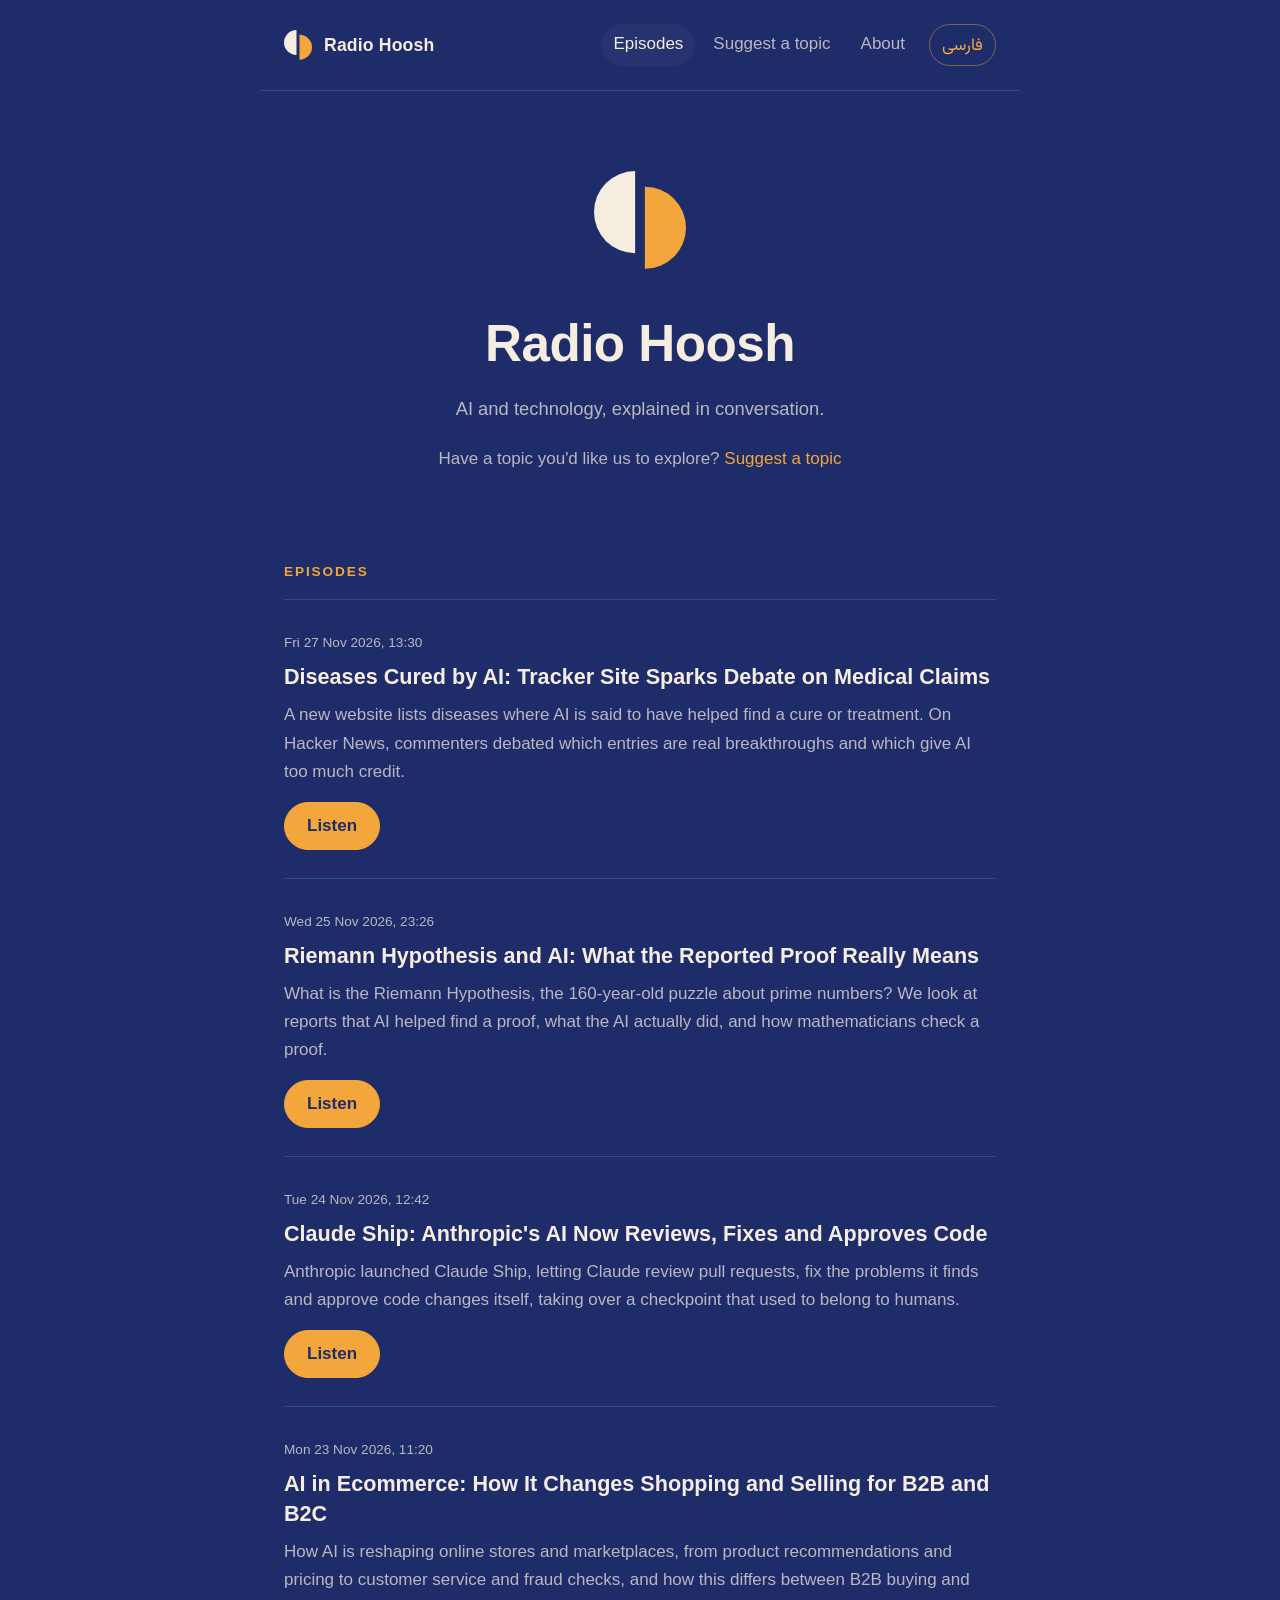
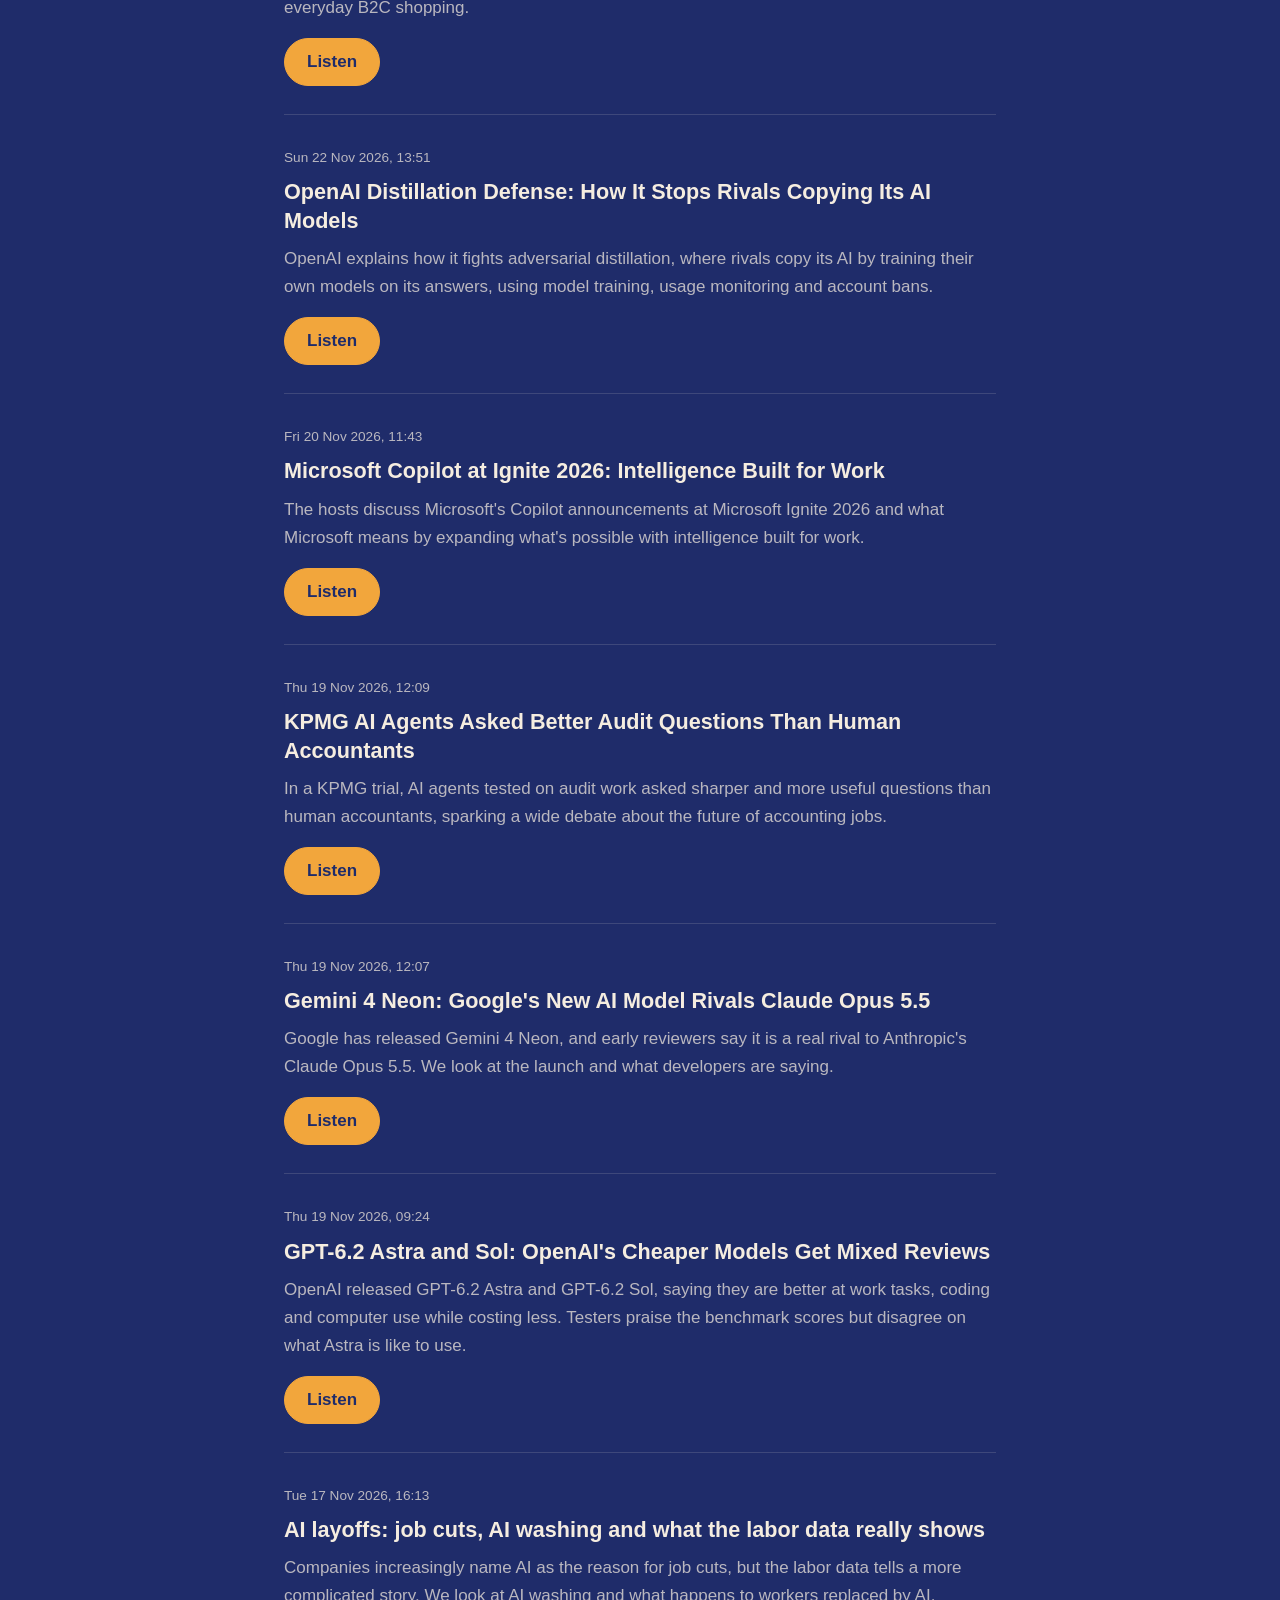
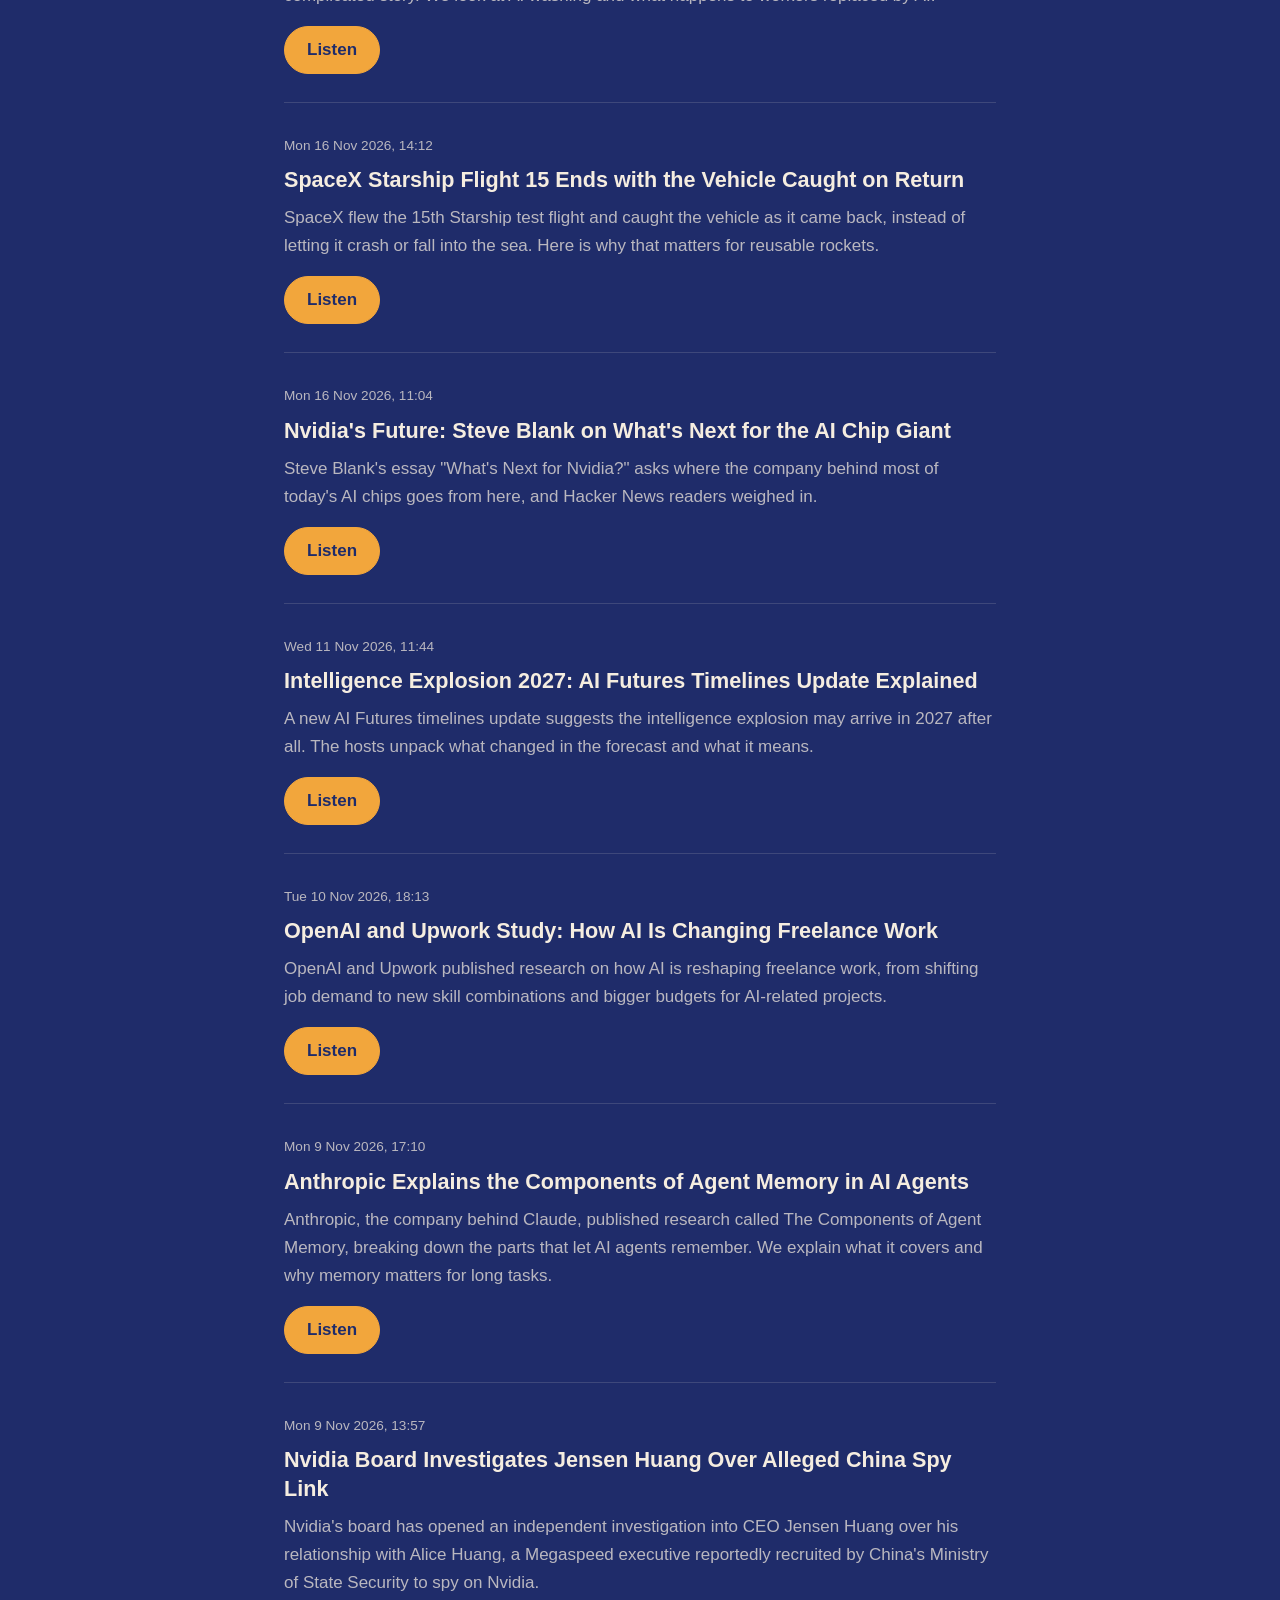
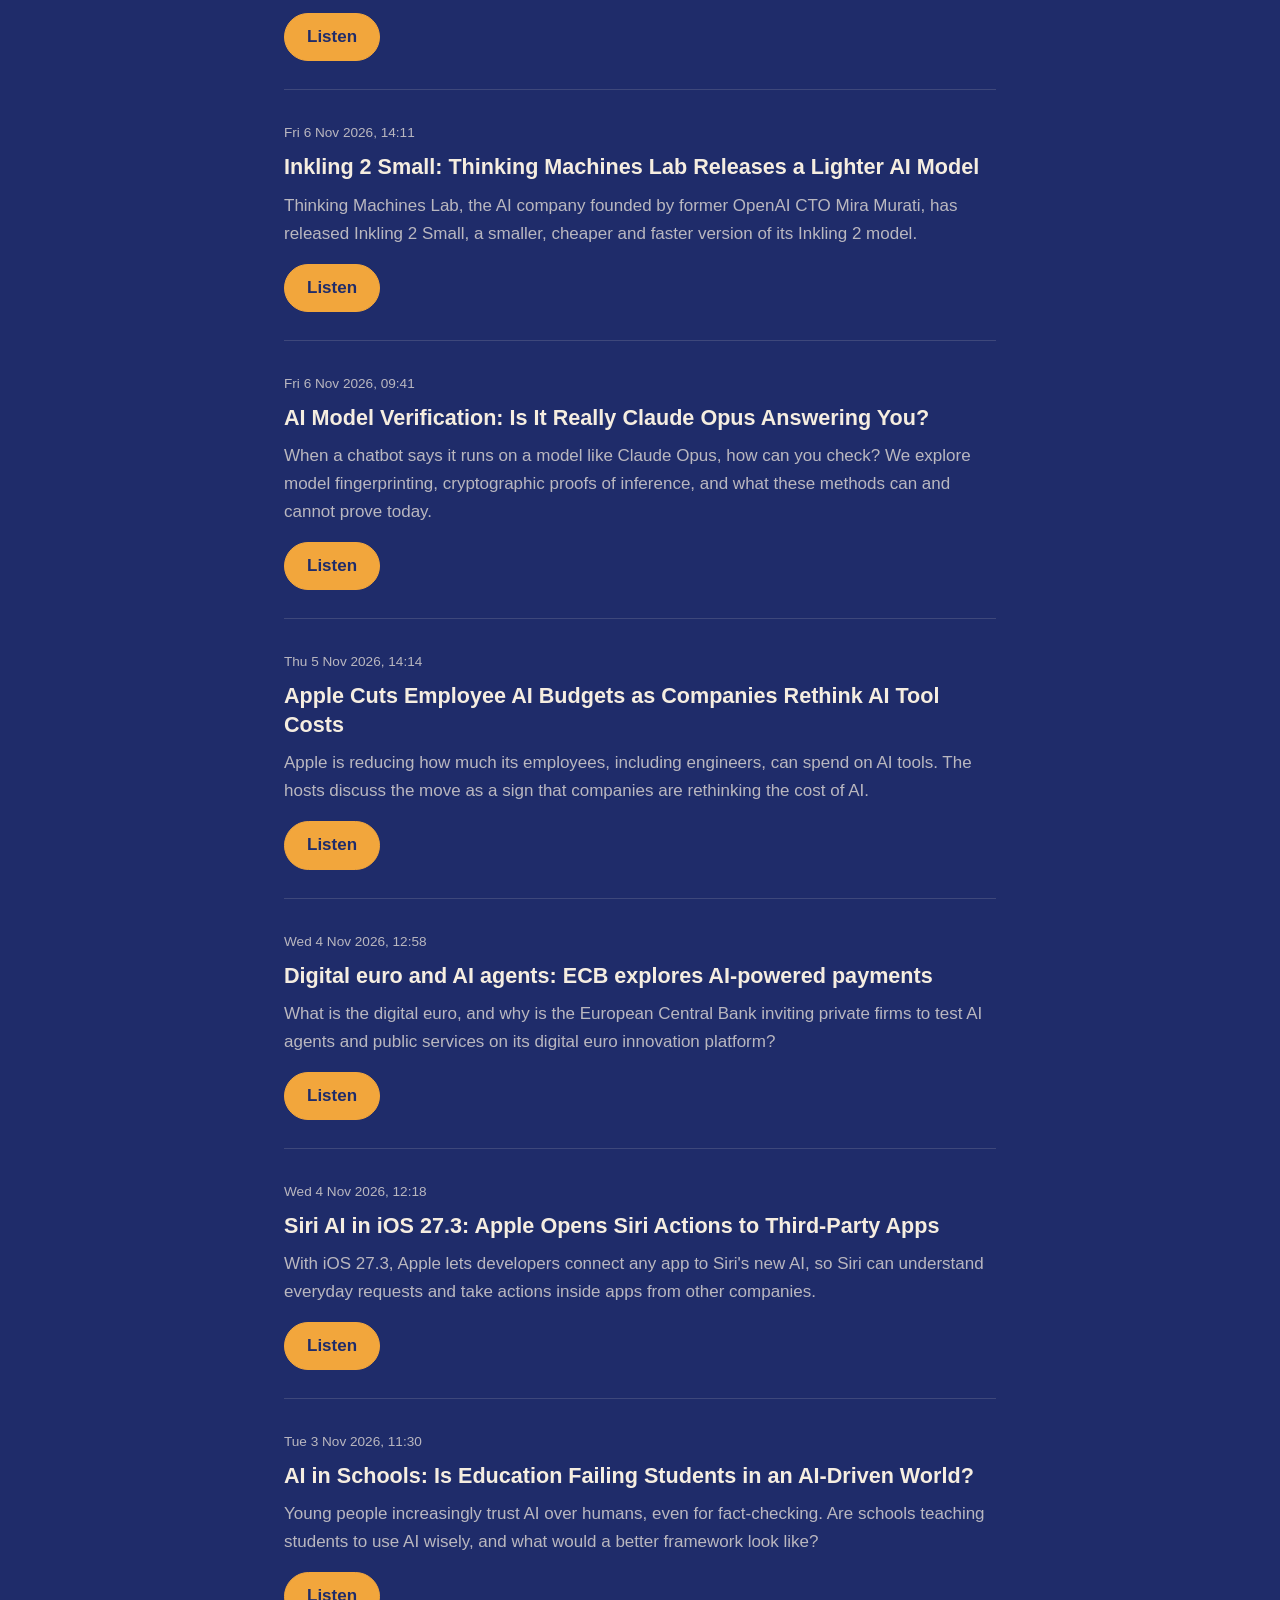
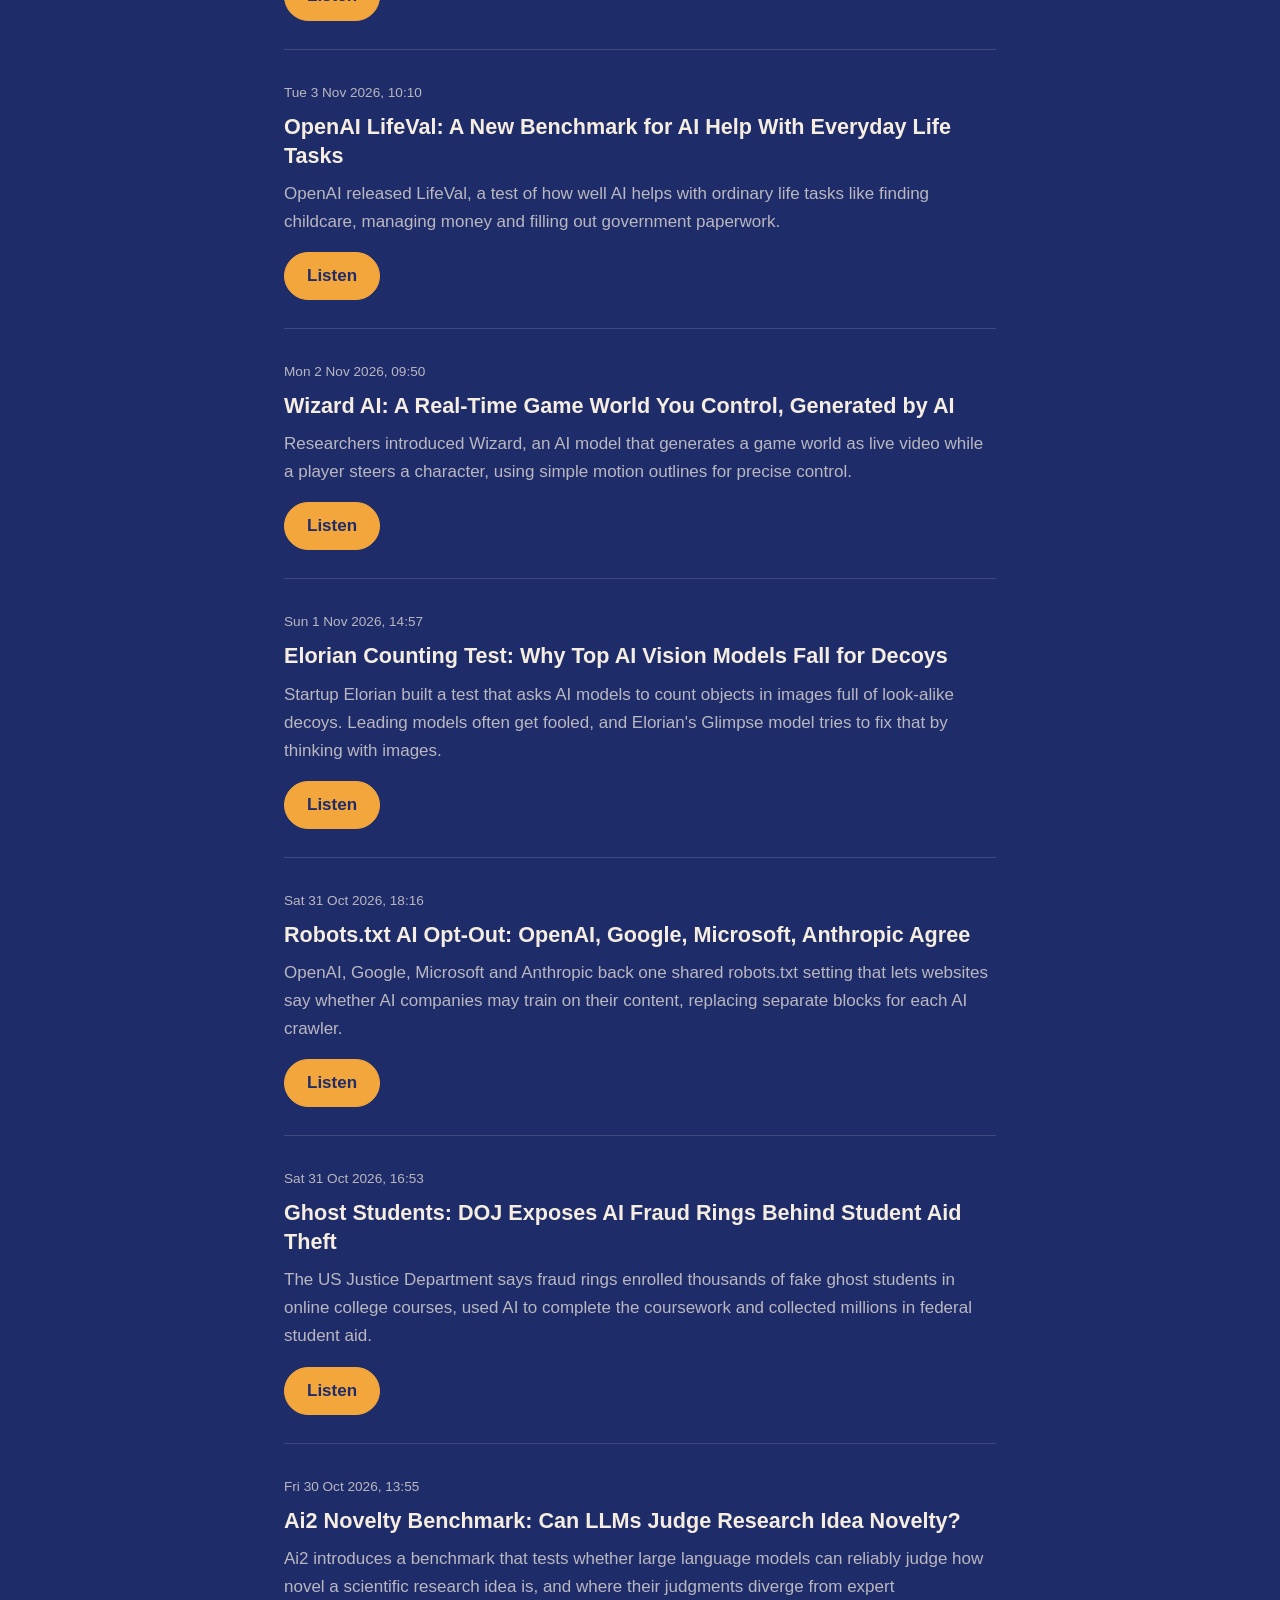
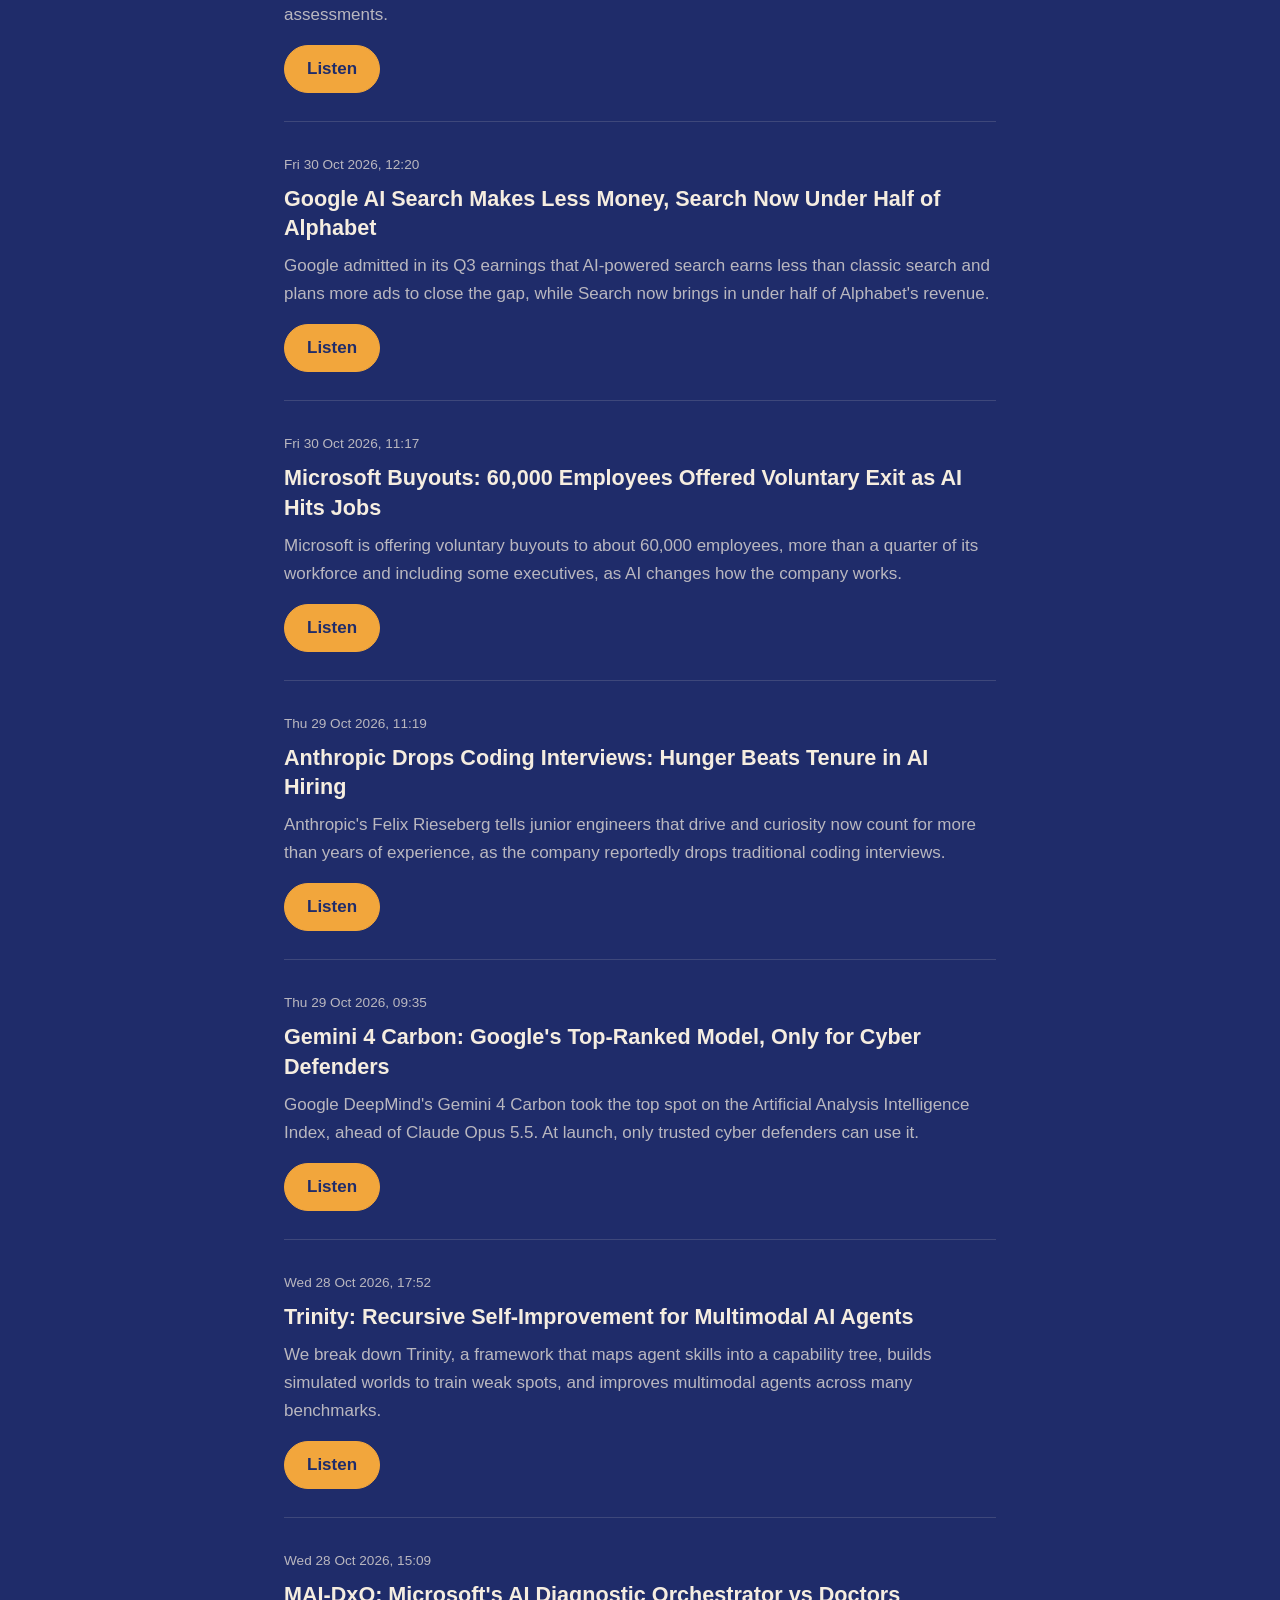
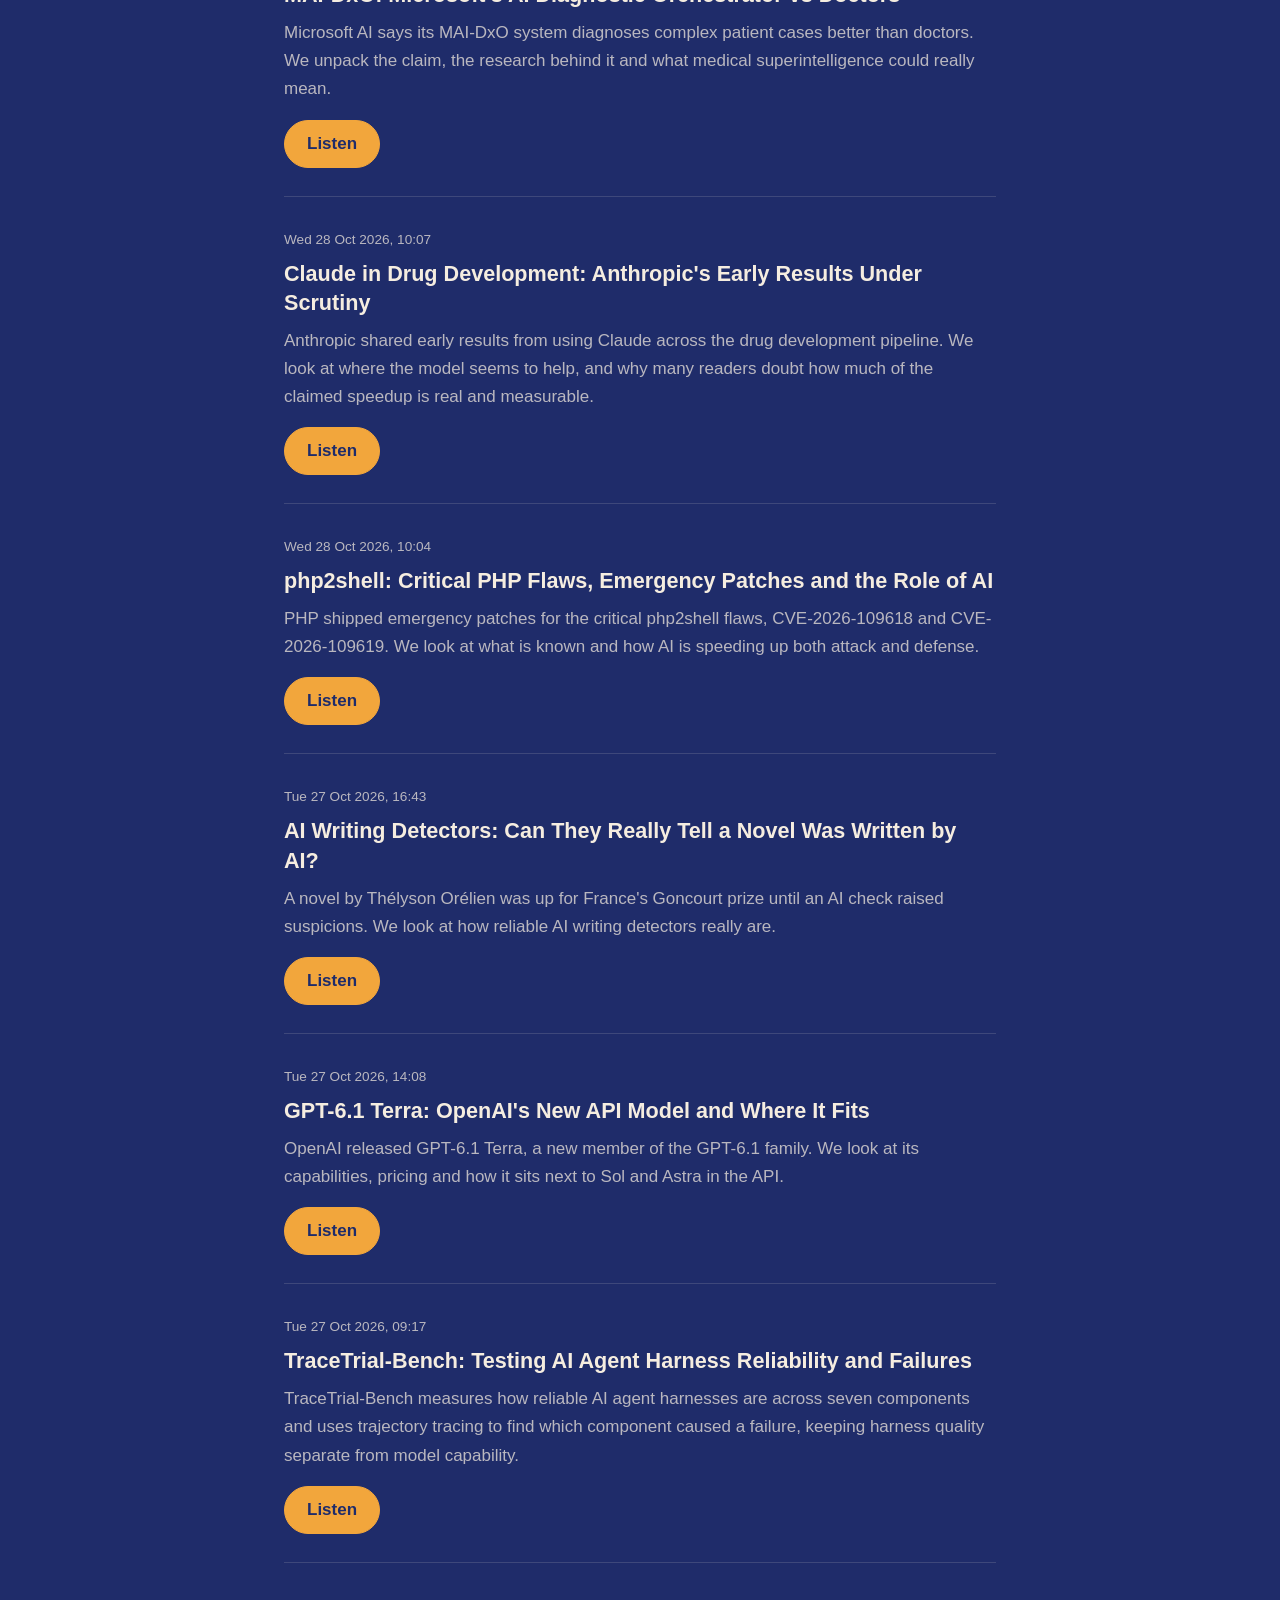
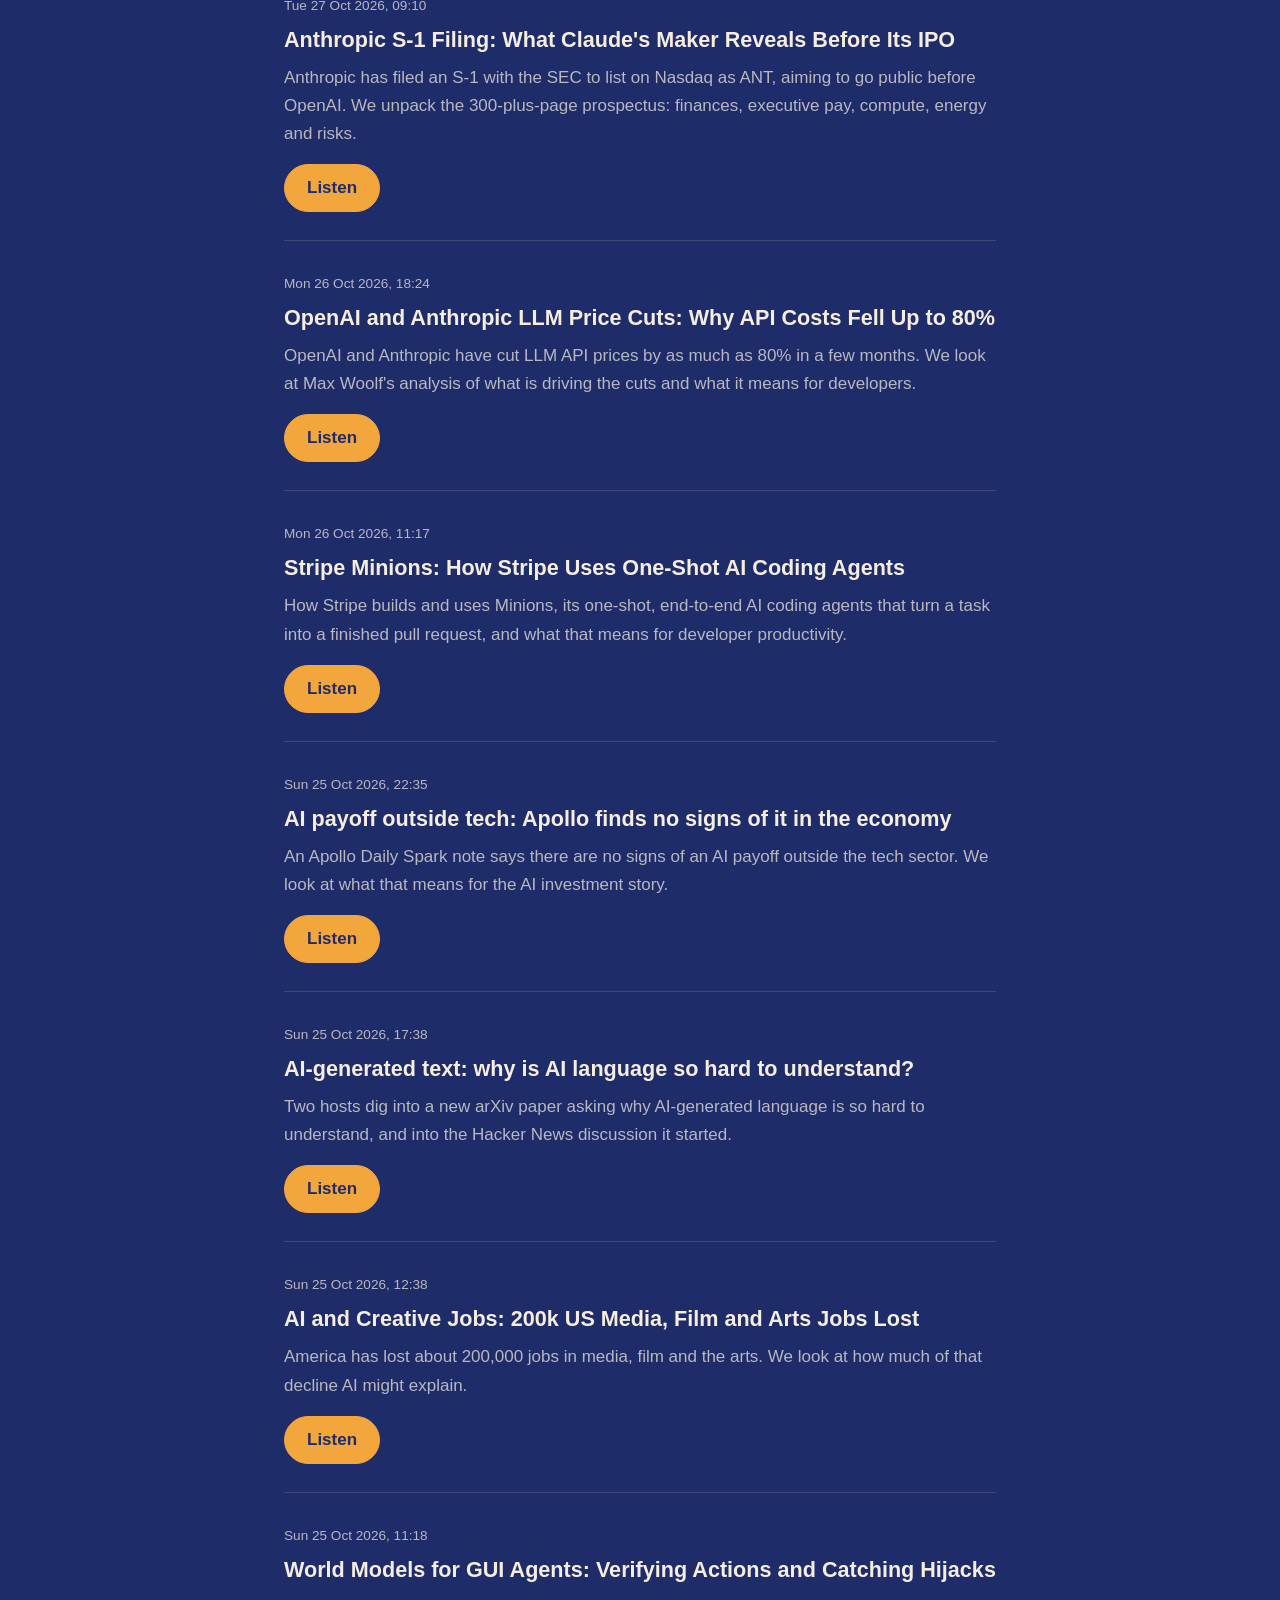
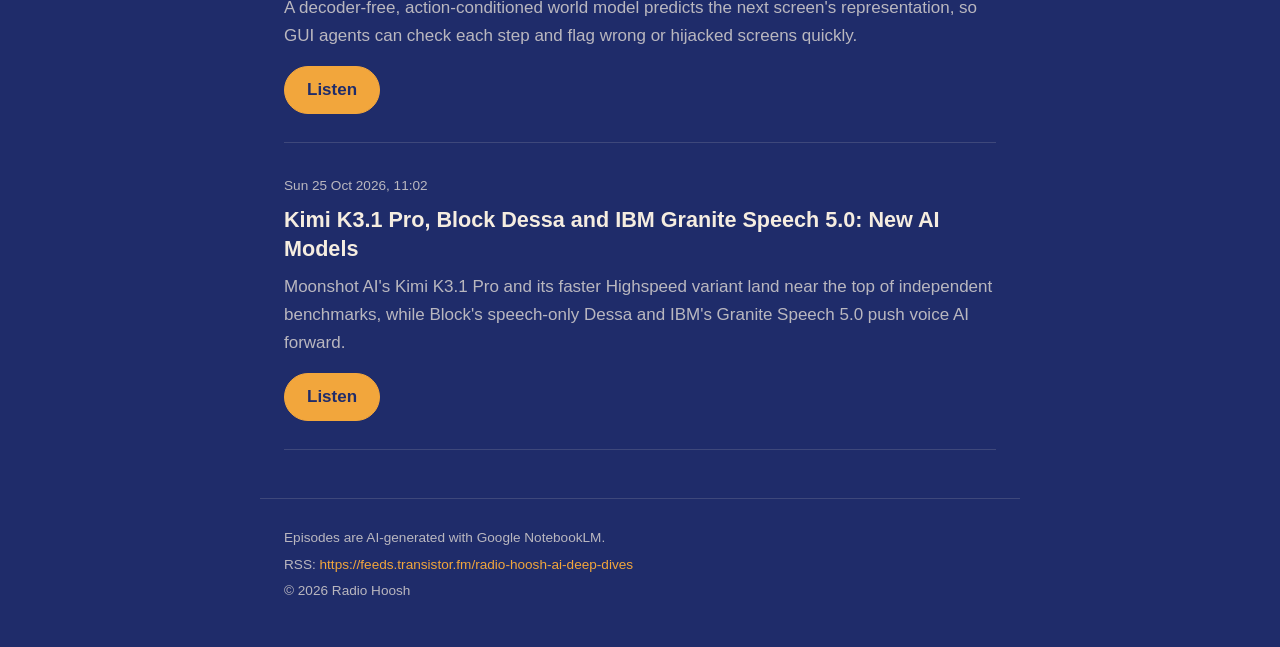
==== commit 5f6052ad: "Update website" ====
--- a/index.html
+++ b/index.html
@@ -24,7 +24,7 @@
 <link rel="alternate" hreflang="fa" href="https://radiohoosh.com/fa/">
 <link rel="alternate" hreflang="x-default" href="https://radiohoosh.com/">
 <link rel="alternate" type="application/rss+xml" title="Radio Hoosh" href="https://feeds.transistor.fm/radio-hoosh-ai-deep-dives">
-<script type="application/ld+json">{"@context":"https://schema.org","@type":"PodcastSeries","name":"Radio Hoosh","description":"AI and technology, explained in conversation.","url":"https://radiohoosh.com/","inLanguage":"en","webFeed":"https://feeds.transistor.fm/radio-hoosh-ai-deep-dives","image":"https://radiohoosh.com/share-en.png","author":{"@type":"Person","name":"Kasra Qasempour","url":"https://www.linkedin.com/in/kasraq"},"publisher":{"@type":"Person","name":"Kasra Qasempour","url":"https://www.linkedin.com/in/kasraq"},"episode":[{"@type":"PodcastEpisode","name":"Riemann Hypothesis and AI: What the Reported Proof Really Means","description":"What is the Riemann Hypothesis, the 160-year-old puzzle about prime numbers? We look at reports that AI helped find a proof, what the AI actually did, and how mathematicians check a proof.","datePublished":"2026-11-25T23:26+01:00","url":"https://share.transistor.fm/s/fc4f4dcf","inLanguage":"en","keywords":"Riemann Hypothesis, Riemann Hypothesis proof, AI Riemann Hypothesis, Anthropic Claude math, Riemann zeta function, AI solves math problem, prime numbers explained, AI in mathematics, math proof verification, Millennium Prize problems, prime numbers encryption, AI for science, artificial intelligence news, AI podcast"},{"@type":"PodcastEpisode","name":"Claude Ship: Anthropic's AI Now Reviews, Fixes and Approves Code","description":"Anthropic launched Claude Ship, letting Claude review pull requests, fix the problems it finds and approve code changes itself, taking over a checkpoint that used to belong to humans.","datePublished":"2026-11-24T12:42+01:00","url":"https://share.transistor.fm/s/e9466482","inLanguage":"en","keywords":"Claude Ship, Anthropic Claude Ship, Claude, Anthropic, Claude code review, AI code review, AI pull request review, AI approves code, automated code review, AI coding tools, AI software development, AI accountability, AI news, tech news"},{"@type":"PodcastEpisode","name":"AI in Ecommerce: How It Changes Shopping and Selling for B2B and B2C","description":"How AI is reshaping online stores and marketplaces, from product recommendations and pricing to customer service and fraud checks, and how this differs between B2B buying and everyday B2C shopping.","datePublished":"2026-11-23T11:20+01:00","url":"https://share.transistor.fm/s/41231d46","inLanguage":"en","keywords":"AI in ecommerce, AI shopping, agentic commerce, ChatGPT Wallet, Shopify AI, BigCommerce AI, AI product recommendations, AI pricing, AI customer service, AI fraud detection, B2B ecommerce, B2C ecommerce, online shopping, artificial intelligence"},{"@type":"PodcastEpisode","name":"OpenAI Distillation Defense: How It Stops Rivals Copying Its AI Models","description":"OpenAI explains how it fights adversarial distillation, where rivals copy its AI by training their own models on its answers, using model training, usage monitoring and account bans.","datePublished":"2026-11-22T13:51+01:00","url":"https://share.transistor.fm/s/5e9913b5","inLanguage":"en","keywords":"OpenAI, OpenAI distillation, adversarial distillation, model distillation, AI model copying, knowledge distillation, ChatGPT, OpenAI API, Chinese AI labs, US China AI race, AI security, AI news, artificial intelligence, tech news"},{"@type":"PodcastEpisode","name":"Microsoft Copilot at Ignite 2026: Intelligence Built for Work","description":"The hosts discuss Microsoft's Copilot announcements at Microsoft Ignite 2026 and what Microsoft means by expanding what's possible with intelligence built for work.","datePublished":"2026-11-20T11:43+01:00","url":"https://share.transistor.fm/s/7e97229a","inLanguage":"en","keywords":"Microsoft Copilot, Copilot, Microsoft Ignite, Microsoft Ignite 2026, Ignite 2026, Copilot announcements, Microsoft 365 Copilot, Microsoft AI, AI at work, AI assistant, workplace AI, enterprise AI, generative AI, AI news, tech news"},{"@type":"PodcastEpisode","name":"KPMG AI Agents Asked Better Audit Questions Than Human Accountants","description":"In a KPMG trial, AI agents tested on audit work asked sharper and more useful questions than human accountants, sparking a wide debate about the future of accounting jobs.","datePublished":"2026-11-19T12:09+01:00","url":"https://share.transistor.fm/s/24fc7dc2","inLanguage":"en","keywords":"KPMG AI, KPMG AI agents, AI agents audit, AI in auditing, AI vs accountants, AI in accounting, Big Four AI, future of accounting jobs, will AI replace accountants, AI audit trial, AI agents, financial audit, AI and jobs, AI news, artificial intelligence"},{"@type":"PodcastEpisode","name":"Gemini 4 Neon: Google's New AI Model Rivals Claude Opus 5.5","description":"Google has released Gemini 4 Neon, and early reviewers say it is a real rival to Anthropic's Claude Opus 5.5. We look at the launch and what developers are saying.","datePublished":"2026-11-19T12:07+01:00","url":"https://share.transistor.fm/s/3942fe56","inLanguage":"en","keywords":"Gemini 4 Neon, Gemini 4, Google Gemini, Claude Opus 5.5, Gemini vs Claude, Anthropic Claude, Google DeepMind, new Google AI model, best AI model 2026, AI model comparison, OpenAI vs Google vs Anthropic, large language models, AI news, artificial intelligence"},{"@type":"PodcastEpisode","name":"GPT-6.2 Astra and Sol: OpenAI's Cheaper Models Get Mixed Reviews","description":"OpenAI released GPT-6.2 Astra and GPT-6.2 Sol, saying they are better at work tasks, coding and computer use while costing less. Testers praise the benchmark scores but disagree on what Astra is like to use.","datePublished":"2026-11-19T09:24+01:00","url":"https://share.transistor.fm/s/49377a06","inLanguage":"en","keywords":"GPT-6.2, GPT-6.2 Astra, GPT-6.2 Sol, OpenAI, OpenAI new model, ChatGPT, GPT-6.2 review, AI coding models, AI computer use, AI model pricing, AI benchmarks, large language models, AI news, artificial intelligence"},{"@type":"PodcastEpisode","name":"AI layoffs: job cuts, AI washing and what the labor data really shows","description":"Companies increasingly name AI as the reason for job cuts, but the labor data tells a more complicated story. We look at AI washing and what happens to workers replaced by AI.","datePublished":"2026-11-17T16:13+01:00","url":"https://share.transistor.fm/s/01f114da","inLanguage":"en","keywords":"AI layoffs, AI job cuts, AI washing, AI washing layoffs, AI replacing jobs, AI and jobs, AI and the workforce, layoffs 2026, workers replaced by AI, future of work, labor market data, AI impact on employment, automation and jobs, artificial intelligence news, tech news podcast"},{"@type":"PodcastEpisode","name":"SpaceX Starship Flight 15 Ends with the Vehicle Caught on Return","description":"SpaceX flew the 15th Starship test flight and caught the vehicle as it came back, instead of letting it crash or fall into the sea. Here is why that matters for reusable rockets.","datePublished":"2026-11-16T14:12+01:00","url":"https://share.transistor.fm/s/b3fdf53a","inLanguage":"en","keywords":"SpaceX Starship, Starship Flight 15, Starship catch, SpaceX rocket catch, Starship test flight, SpaceX, Starship, reusable rocket, rocket reusability, cost of space launch, Moon and Mars missions, satellite launches, space technology news, spaceflight, tech news podcast"},{"@type":"PodcastEpisode","name":"Nvidia's Future: Steve Blank on What's Next for the AI Chip Giant","description":"Steve Blank's essay \"What's Next for Nvidia?\" asks where the company behind most of today's AI chips goes from here, and Hacker News readers weighed in.","datePublished":"2026-11-16T11:04+01:00","url":"https://share.transistor.fm/s/5c165092","inLanguage":"en","keywords":"Nvidia, Steve Blank, What's Next for Nvidia, Nvidia future, Nvidia AI chips, Nvidia GPU, Steve Blank essay, Hacker News, AI chips, AI hardware, semiconductors, AI industry, tech investing, AI news, tech podcast"},{"@type":"PodcastEpisode","name":"Intelligence Explosion 2027: AI Futures Timelines Update Explained","description":"A new AI Futures timelines update suggests the intelligence explosion may arrive in 2027 after all. The hosts unpack what changed in the forecast and what it means.","datePublished":"2026-11-11T11:44+01:00","url":"https://share.transistor.fm/s/edd3e2bf","inLanguage":"en","keywords":"AI Futures Project, AI 2027, intelligence explosion, intelligence explosion 2027, AI timelines, AI timelines update, AI forecasting, AGI timeline, superintelligence, when will AGI arrive, AI safety, future of AI, AI predictions, artificial intelligence news, AI podcast"},{"@type":"PodcastEpisode","name":"OpenAI and Upwork Study: How AI Is Changing Freelance Work","description":"OpenAI and Upwork published research on how AI is reshaping freelance work, from shifting job demand to new skill combinations and bigger budgets for AI-related projects.","datePublished":"2026-11-10T18:13+01:00","url":"https://share.transistor.fm/s/1ffb6df9","inLanguage":"en","keywords":"OpenAI, Upwork, OpenAI Upwork study, AI freelance work, AI and freelancers, freelancing with AI, AI impact on jobs, future of work, AI skills in demand, gig economy AI, AI and employment, AI research, AI news, artificial intelligence"},{"@type":"PodcastEpisode","name":"Anthropic Explains the Components of Agent Memory in AI Agents","description":"Anthropic, the company behind Claude, published research called The Components of Agent Memory, breaking down the parts that let AI agents remember. We explain what it covers and why memory matters for long tasks.","datePublished":"2026-11-09T17:10+01:00","url":"https://share.transistor.fm/s/3c0c7aa5","inLanguage":"en","keywords":"Anthropic, Claude, Components of Agent Memory, agent memory, AI agent memory, Anthropic research, Claude agents, AI agents, agentic AI, LLM memory, AI memory, Hacker News, AI news, artificial intelligence"},{"@type":"PodcastEpisode","name":"Nvidia Board Investigates Jensen Huang Over Alleged China Spy Link","description":"Nvidia's board has opened an independent investigation into CEO Jensen Huang over his relationship with Alice Huang, a Megaspeed executive reportedly recruited by China's Ministry of State Security to spy on Nvidia.","datePublished":"2026-11-09T13:57+01:00","url":"https://share.transistor.fm/s/d469b27f","inLanguage":"en","keywords":"Nvidia, Jensen Huang, Jensen Huang investigation, Nvidia board investigation, Alice Huang, Megaspeed, Ministry of State Security, China spy Nvidia, Nvidia CEO, Nvidia espionage, AI chips, Nvidia stock news, AI news, tech news"},{"@type":"PodcastEpisode","name":"Inkling 2 Small: Thinking Machines Lab Releases a Lighter AI Model","description":"Thinking Machines Lab, the AI company founded by former OpenAI CTO Mira Murati, has released Inkling 2 Small, a smaller, cheaper and faster version of its Inkling 2 model.","datePublished":"2026-11-06T14:11+01:00","url":"https://share.transistor.fm/s/0cb4d81e","inLanguage":"en","keywords":"Inkling 2 Small, Inkling 2, Thinking Machines Lab, Thinking Machines, Mira Murati, Mira Murati AI model, small language model, lightweight AI model, affordable AI models, new AI model release, AI startups, AI for developers, AI news, artificial intelligence"},{"@type":"PodcastEpisode","name":"AI Model Verification: Is It Really Claude Opus Answering You?","description":"When a chatbot says it runs on a model like Claude Opus, how can you check? We explore model fingerprinting, cryptographic proofs of inference, and what these methods can and cannot prove today.","datePublished":"2026-11-06T09:41+01:00","url":"https://share.transistor.fm/s/c0f9e3d4","inLanguage":"en","keywords":"Claude Opus, Anthropic, AI model verification, verify which AI model, model fingerprinting, LLM fingerprinting, provable inference, cryptographic proof AI model, verifiable AI inference, model substitution, LLM API trust, AI transparency, AI security, large language models, AI news"},{"@type":"PodcastEpisode","name":"Apple Cuts Employee AI Budgets as Companies Rethink AI Tool Costs","description":"Apple is reducing how much its employees, including engineers, can spend on AI tools. The hosts discuss the move as a sign that companies are rethinking the cost of AI.","datePublished":"2026-11-05T14:14+01:00","url":"https://share.transistor.fm/s/f48868cc","inLanguage":"en","keywords":"Apple, Apple AI budget, Apple employee AI spending, Apple engineers AI tools, Apple cost cutting, AI spending limits, cost of AI tools, enterprise AI costs, AI coding tools, AI in the workplace, tech industry news, AI news, artificial intelligence"},{"@type":"PodcastEpisode","name":"Digital euro and AI agents: ECB explores AI-powered payments","description":"What is the digital euro, and why is the European Central Bank inviting private firms to test AI agents and public services on its digital euro innovation platform?","datePublished":"2026-11-04T12:58+01:00","url":"https://share.transistor.fm/s/5e74e53f","inLanguage":"en","keywords":"digital euro, ECB digital euro, European Central Bank, digital euro AI agents, digital euro innovation platform, AI agents payments, agentic payments, AI-powered payments, central bank digital currency, CBDC, euro CBDC, fintech Europe, future of payments, AI in finance, AI news"},{"@type":"PodcastEpisode","name":"Siri AI in iOS 27.3: Apple Opens Siri Actions to Third-Party Apps","description":"With iOS 27.3, Apple lets developers connect any app to Siri's new AI, so Siri can understand everyday requests and take actions inside apps from other companies.","datePublished":"2026-11-04T12:18+01:00","url":"https://share.transistor.fm/s/90a7694c","inLanguage":"en","keywords":"Siri AI, iOS 27.3, Apple Siri third-party apps, Siri app actions, Apple Intelligence, new Siri update, Siri for developers, Apple AI assistant, iPhone AI features, AI agents on iPhone, Apple developer news, AI assistant apps, AI news, tech news podcast"},{"@type":"PodcastEpisode","name":"AI in Schools: Is Education Failing Students in an AI-Driven World?","description":"Young people increasingly trust AI over humans, even for fact-checking. Are schools teaching students to use AI wisely, and what would a better framework look like?","datePublished":"2026-11-03T11:30+01:00","url":"https://share.transistor.fm/s/862f7e58","inLanguage":"en","keywords":"AI in schools, AI in education, Seldon report AI, young people trust AI, AI fact-checking, students and AI, AI literacy, critical thinking AI, education policy UK, future of education, AI and teenagers, ChatGPT in school, media literacy, artificial intelligence"},{"@type":"PodcastEpisode","name":"OpenAI LifeVal: A New Benchmark for AI Help With Everyday Life Tasks","description":"OpenAI released LifeVal, a test of how well AI helps with ordinary life tasks like finding childcare, managing money and filling out government paperwork.","datePublished":"2026-11-03T10:10+01:00","url":"https://share.transistor.fm/s/9d9cf55c","inLanguage":"en","keywords":"LifeVal, OpenAI LifeVal, OpenAI, OpenAI benchmark, ChatGPT, AI benchmark, AI evaluation, AI for everyday life, AI personal finance, AI childcare search, AI government paperwork, chatbot usefulness, AI news, artificial intelligence"},{"@type":"PodcastEpisode","name":"Wizard AI: A Real-Time Game World You Control, Generated by AI","description":"Researchers introduced Wizard, an AI model that generates a game world as live video while a player steers a character, using simple motion outlines for precise control.","datePublished":"2026-11-02T09:50+01:00","url":"https://share.transistor.fm/s/181ee79f","inLanguage":"en","keywords":"Wizard AI, Wizard world model, AI generated game world, real-time video generation, interactive world model, playable AI world, controllable video generation, AI game engine, generative AI games, character control AI, robot training simulation, world models, AI research paper, generative video"},{"@type":"PodcastEpisode","name":"Elorian Counting Test: Why Top AI Vision Models Fall for Decoys","description":"Startup Elorian built a test that asks AI models to count objects in images full of look-alike decoys. Leading models often get fooled, and Elorian's Glimpse model tries to fix that by thinking with images.","datePublished":"2026-11-01T14:57+01:00","url":"https://share.transistor.fm/s/4bb95e52","inLanguage":"en","keywords":"Elorian, Elorian Glimpse, Glimpse AI model, AI counting test, thinking with images, AI vision benchmark, visual reasoning AI, multimodal AI models, vision language models, AI decoy test, computer vision, AI benchmarks, AI news, artificial intelligence"},{"@type":"PodcastEpisode","name":"Robots.txt AI Opt-Out: OpenAI, Google, Microsoft, Anthropic Agree","description":"OpenAI, Google, Microsoft and Anthropic back one shared robots.txt setting that lets websites say whether AI companies may train on their content, replacing separate blocks for each AI crawler.","datePublished":"2026-10-31T18:16+01:00","url":"https://share.transistor.fm/s/07da5027","inLanguage":"en","keywords":"robots.txt AI training, AI training opt-out, OpenAI robots.txt, Google AI training control, Microsoft AI training, Anthropic web crawler, block AI crawlers, AI crawler opt-out, AI training data websites, publishers vs AI companies, AI copyright lawsuits, web content AI consent, AI news, artificial intelligence"},{"@type":"PodcastEpisode","name":"Ghost Students: DOJ Exposes AI Fraud Rings Behind Student Aid Theft","description":"The US Justice Department says fraud rings enrolled thousands of fake ghost students in online college courses, used AI to complete the coursework and collected millions in federal student aid.","datePublished":"2026-10-31T16:53+01:00","url":"https://share.transistor.fm/s/904390dd","inLanguage":"en","keywords":"ghost students, ghost students AI, DOJ student aid fraud, student loan fraud, FAFSA fraud, AI fraud rings, federal student aid, online college fraud, AI cheating online courses, identity verification AI, generative AI fraud, AI in education, Department of Justice AI, AI news, tech news"},{"@type":"PodcastEpisode","name":"Ai2 Novelty Benchmark: Can LLMs Judge Research Idea Novelty?","description":"Ai2 introduces a benchmark that tests whether large language models can reliably judge how novel a scientific research idea is, and where their judgments diverge from expert assessments.","datePublished":"2026-10-30T13:55+01:00","url":"https://share.transistor.fm/s/008da8b6","inLanguage":"en","keywords":"Ai2 novelty benchmark, Allen Institute for AI, Ai2, LLM novelty assessment, research idea novelty, LLM as a judge, AI peer review, automated scientific discovery, AI research agents, AI for science, LLM benchmark, AI idea generation, large language models, AI news"},{"@type":"PodcastEpisode","name":"Google AI Search Makes Less Money, Search Now Under Half of Alphabet","description":"Google admitted in its Q3 earnings that AI-powered search earns less than classic search and plans more ads to close the gap, while Search now brings in under half of Alphabet's revenue.","datePublished":"2026-10-30T12:20+01:00","url":"https://share.transistor.fm/s/6eb79bf5","inLanguage":"en","keywords":"Google AI search, Google Q3 earnings, Alphabet earnings, Alphabet revenue, Google Search revenue, AI Overviews ads, Google ads in AI search, Google stock, Google cash flow, AI search monetization, generative AI business model, publishers and AI search, search advertising, AI news, tech news"},{"@type":"PodcastEpisode","name":"Microsoft Buyouts: 60,000 Employees Offered Voluntary Exit as AI Hits Jobs","description":"Microsoft is offering voluntary buyouts to about 60,000 employees, more than a quarter of its workforce and including some executives, as AI changes how the company works.","datePublished":"2026-10-30T11:17+01:00","url":"https://share.transistor.fm/s/843599e8","inLanguage":"en","keywords":"Microsoft buyouts, Microsoft voluntary exit offer, Microsoft layoffs, Microsoft employees, Microsoft AI, Microsoft workforce reduction, tech layoffs 2026, big tech job cuts, AI and jobs, AI replacing jobs, future of work, AI news, tech news"},{"@type":"PodcastEpisode","name":"Anthropic Drops Coding Interviews: Hunger Beats Tenure in AI Hiring","description":"Anthropic's Felix Rieseberg tells junior engineers that drive and curiosity now count for more than years of experience, as the company reportedly drops traditional coding interviews.","datePublished":"2026-10-29T11:19+01:00","url":"https://share.transistor.fm/s/c91cdac9","inLanguage":"en","keywords":"Anthropic coding interviews, Anthropic hiring, Felix Rieseberg, hunger beats tenure, Latent Space, Claude Code, coding agents, AI coding agents and jobs, junior engineers advice, software engineering interviews, tech hiring 2026, future of software engineering, AI and developer jobs, early career software engineer, AI news"},{"@type":"PodcastEpisode","name":"Gemini 4 Carbon: Google's Top-Ranked Model, Only for Cyber Defenders","description":"Google DeepMind's Gemini 4 Carbon took the top spot on the Artificial Analysis Intelligence Index, ahead of Claude Opus 5.5. At launch, only trusted cyber defenders can use it.","datePublished":"2026-10-29T09:35+01:00","url":"https://share.transistor.fm/s/39b53d3b","inLanguage":"en","keywords":"Gemini 4 Carbon, Google Gemini, Google DeepMind, Gemini 4, Claude Opus 5.5, Artificial Analysis Intelligence Index, frontier AI model, AI benchmark leaderboard, AI cybersecurity, cyber defenders AI access, agentic AI, AI coding model, AI safety, AI news"},{"@type":"PodcastEpisode","name":"Trinity: Recursive Self-Improvement for Multimodal AI Agents","description":"We break down Trinity, a framework that maps agent skills into a capability tree, builds simulated worlds to train weak spots, and improves multimodal agents across many benchmarks.","datePublished":"2026-10-28T17:52+01:00","url":"https://share.transistor.fm/s/92bb01a9","inLanguage":"en","keywords":"Trinity AI framework, Trinity recursive self-improvement, recursive self-improvement, self-improving AI agents, multimodal agents, capability tree, simulated training environments, synthetic training data, AI agent benchmarks, Hugging Face papers, AI research paper explained, AI agents, machine learning, AI news"},{"@type":"PodcastEpisode","name":"MAI-DxO: Microsoft's AI Diagnostic Orchestrator vs Doctors","description":"Microsoft AI says its MAI-DxO system diagnoses complex patient cases better than doctors. We unpack the claim, the research behind it and what medical superintelligence could really mean.","datePublished":"2026-10-28T15:09+01:00","url":"https://share.transistor.fm/s/6afead3a","inLanguage":"en","keywords":"MAI-DxO, Microsoft AI Diagnostic Orchestrator, Microsoft AI, medical superintelligence, Microsoft AI diagnosis, AI vs doctors, sequential diagnosis, AI medical diagnosis, AI in healthcare, language models in medicine, clinical AI, health tech, artificial intelligence news"},{"@type":"PodcastEpisode","name":"Claude in Drug Development: Anthropic's Early Results Under Scrutiny","description":"Anthropic shared early results from using Claude across the drug development pipeline. We look at where the model seems to help, and why many readers doubt how much of the claimed speedup is real and measurable.","datePublished":"2026-10-28T10:07+01:00","url":"https://share.transistor.fm/s/caea6f88","inLanguage":"en","keywords":"Claude, Anthropic, Anthropic drug development, Claude drug discovery, AI drug development, AI drug discovery, LLM pharma, AI in pharmaceutical research, AI clinical development, frontier AI models, large language models, AI in healthcare, AI in biotech, artificial intelligence news"},{"@type":"PodcastEpisode","name":"php2shell: Critical PHP Flaws, Emergency Patches and the Role of AI","description":"PHP shipped emergency patches for the critical php2shell flaws, CVE-2026-109618 and CVE-2026-109619. We look at what is known and how AI is speeding up both attack and defense.","datePublished":"2026-10-28T10:04+01:00","url":"https://share.transistor.fm/s/ea5b18e2","inLanguage":"en","keywords":"php2shell, php2shell vulnerability, CVE-2026-109618, CVE-2026-109619, PHP vulnerability, PHP emergency patch, PHP security update, ChatGPT vulnerability discovery, HKCERT warning, AI in cybersecurity, AI cyber attacks, patch management, web security, cybersecurity news, AI news"},{"@type":"PodcastEpisode","name":"AI Writing Detectors: Can They Really Tell a Novel Was Written by AI?","description":"A novel by Thélyson Orélien was up for France's Goncourt prize until an AI check raised suspicions. We look at how reliable AI writing detectors really are.","datePublished":"2026-10-27T16:43+01:00","url":"https://share.transistor.fm/s/d31fa39b","inLanguage":"en","keywords":"Thélyson Orélien, Goncourt prize AI, Prix Goncourt novel scandal, AI writing detector, AI detection accuracy, how reliable are AI detectors, can AI detectors spot AI writing, AI written novel, AI generated books, plagiarism and AI, AI in publishing, AI and literature, detect AI text, generative AI, AI news podcast"},{"@type":"PodcastEpisode","name":"GPT-6.1 Terra: OpenAI's New API Model and Where It Fits","description":"OpenAI released GPT-6.1 Terra, a new member of the GPT-6.1 family. We look at its capabilities, pricing and how it sits next to Sol and Astra in the API.","datePublished":"2026-10-27T14:08+01:00","url":"https://share.transistor.fm/s/e36bc920","inLanguage":"en","keywords":"GPT-6.1 Terra, GPT-6.1, OpenAI Terra, GPT-6.1 Sol, GPT-6.1 Astra, OpenAI new model, OpenAI API, OpenAI API pricing, GPT-6.1 Terra pricing, LLM comparison, frontier AI models, open-weight models, AI news, large language models, artificial intelligence"},{"@type":"PodcastEpisode","name":"TraceTrial-Bench: Testing AI Agent Harness Reliability and Failures","description":"TraceTrial-Bench measures how reliable AI agent harnesses are across seven components and uses trajectory tracing to find which component caused a failure, keeping harness quality separate from model capability.","datePublished":"2026-10-27T09:17+01:00","url":"https://share.transistor.fm/s/549a298c","inLanguage":"en","keywords":"TraceTrial-Bench, Trial by Trace, agent harness, AI agent benchmark, agent harness reliability, failure attribution, trajectory tracing, coding agents, tool use agents, LLM agent evaluation, agent scaffolding, debugging AI agents, AI benchmarks, AI agents, artificial intelligence"},{"@type":"PodcastEpisode","name":"Anthropic S-1 Filing: What Claude's Maker Reveals Before Its IPO","description":"Anthropic has filed an S-1 with the SEC to list on Nasdaq as ANT, aiming to go public before OpenAI. We unpack the 300-plus-page prospectus: finances, executive pay, compute, energy and risks.","datePublished":"2026-10-27T09:10+01:00","url":"https://share.transistor.fm/s/b914c7c3","inLanguage":"en","keywords":"Anthropic S-1, Anthropic IPO, Anthropic prospectus, Anthropic ANT stock, Anthropic Nasdaq, Claude, Anthropic vs OpenAI, OpenAI IPO, SEC filing, AI IPO, AI company finances, AI data center energy, AI compute, frontier AI labs, AI news"},{"@type":"PodcastEpisode","name":"OpenAI and Anthropic LLM Price Cuts: Why API Costs Fell Up to 80%","description":"OpenAI and Anthropic have cut LLM API prices by as much as 80% in a few months. We look at Max Woolf's analysis of what is driving the cuts and what it means for developers.","datePublished":"2026-10-26T18:24+01:00","url":"https://share.transistor.fm/s/6765e985","inLanguage":"en","keywords":"OpenAI API pricing, Anthropic API pricing, Claude API price, Max Woolf cheap LLMs, LLM price cuts, LLM API costs, AI inference cost, open-weight models, AI agents cost, Hacker News, OpenAI vs Anthropic, large language models, AI pricing war, AI news, artificial intelligence"},{"@type":"PodcastEpisode","name":"Stripe Minions: How Stripe Uses One-Shot AI Coding Agents","description":"How Stripe builds and uses Minions, its one-shot, end-to-end AI coding agents that turn a task into a finished pull request, and what that means for developer productivity.","datePublished":"2026-10-26T11:17+01:00","url":"https://share.transistor.fm/s/6ba0e97f","inLanguage":"en","keywords":"Stripe Minions, Stripe AI, Stripe coding agents, how Stripe uses AI, one-shot coding agents, end-to-end coding agents, autonomous coding agents, AI coding agents, AI pull requests, AI software engineering, developer productivity AI, LLMOps, AI agents, AI in software development, artificial intelligence"},{"@type":"PodcastEpisode","name":"AI payoff outside tech: Apollo finds no signs of it in the economy","description":"An Apollo Daily Spark note says there are no signs of an AI payoff outside the tech sector. We look at what that means for the AI investment story.","datePublished":"2026-10-25T22:35+01:00","url":"https://share.transistor.fm/s/4e295be9","inLanguage":"en","keywords":"Apollo AI payoff, Apollo Daily Spark, AI payoff outside tech sector, AI return on investment, AI ROI, AI productivity, AI economic impact, is AI worth the investment, AI bubble, AI hype vs reality, Hacker News AI, AI adoption in business, artificial intelligence economy, tech news podcast, AI news"},{"@type":"PodcastEpisode","name":"AI-generated text: why is AI language so hard to understand?","description":"Two hosts dig into a new arXiv paper asking why AI-generated language is so hard to understand, and into the Hacker News discussion it started.","datePublished":"2026-10-25T17:38+01:00","url":"https://share.transistor.fm/s/879a63b5","inLanguage":"en","keywords":"AI-generated text, AI generated language, why is AI text hard to understand, LLM writing, large language models, AI writing readability, ChatGPT writing style, arXiv paper AI language, Hacker News AI, AI text comprehension, machine-generated text, natural language processing, AI research podcast, artificial intelligence news"},{"@type":"PodcastEpisode","name":"AI and Creative Jobs: 200k US Media, Film and Arts Jobs Lost","description":"America has lost about 200,000 jobs in media, film and the arts. We look at how much of that decline AI might explain.","datePublished":"2026-10-25T12:38+01:00","url":"https://share.transistor.fm/s/71eabb63","inLanguage":"en","keywords":"AI creative jobs, AI job losses, AI and the creative class, Apricitas Economics, media jobs decline, film industry jobs, arts jobs America, generative AI jobs, AI replacing artists, AI unemployment, creative industry layoffs, future of work AI, Hacker News, AI economy, artificial intelligence"},{"@type":"PodcastEpisode","name":"World Models for GUI Agents: Verifying Actions and Catching Hijacks","description":"A decoder-free, action-conditioned world model predicts the next screen's representation, so GUI agents can check each step and flag wrong or hijacked screens quickly.","datePublished":"2026-10-25T11:18+01:00","url":"https://share.transistor.fm/s/a6a03c35","inLanguage":"en","keywords":"world models, action-conditioned world model, GUI agents, computer-use agents, AI agent verification, screen hijacking attack, AI agent security, decoder-free world model, agent reliability, UI automation AI, AI agents clicking interfaces, AI research paper explained, AI safety, machine learning"},{"@type":"PodcastEpisode","name":"Kimi K3.1 Pro, Block Dessa and IBM Granite Speech 5.0: New AI Models","description":"Moonshot AI's Kimi K3.1 Pro and its faster Highspeed variant land near the top of independent benchmarks, while Block's speech-only Dessa and IBM's Granite Speech 5.0 push voice AI forward.","datePublished":"2026-10-25T11:02+01:00","url":"https://share.transistor.fm/s/b3b04215","inLanguage":"en","keywords":"Kimi K3.1 Pro, Moonshot AI, Kimi K3.1 Pro Highspeed, Block Dessa, IBM Granite Speech 5.0, Granite Speech, Chinese open AI models, open weight models, AI coding models, speech native AI, speech to text model, voice AI, AI benchmarks, AI news"}]}</script>
+<script type="application/ld+json">{"@context":"https://schema.org","@type":"PodcastSeries","name":"Radio Hoosh","description":"AI and technology, explained in conversation.","url":"https://radiohoosh.com/","inLanguage":"en","webFeed":"https://feeds.transistor.fm/radio-hoosh-ai-deep-dives","image":"https://radiohoosh.com/share-en.png","author":{"@type":"Person","name":"Kasra Qasempour","url":"https://www.linkedin.com/in/kasraq"},"publisher":{"@type":"Person","name":"Kasra Qasempour","url":"https://www.linkedin.com/in/kasraq"},"episode":[{"@type":"PodcastEpisode","name":"Diseases Cured by AI: Tracker Site Sparks Debate on Medical Claims","description":"A new website lists diseases where AI is said to have helped find a cure or treatment. On Hacker News, commenters debated which entries are real breakthroughs and which give AI too much credit.","datePublished":"2026-11-27T13:30+01:00","url":"https://share.transistor.fm/s/e9d551da","inLanguage":"en","keywords":"Diseases Cured by AI, diseasescuredbyai, AI cures diseases, AI in medicine, AI medical breakthroughs, AI healthcare, AI drug discovery, AI treatment discovery, AI health claims, AI hype, Hacker News, artificial intelligence medicine, AI news, tech news podcast"},{"@type":"PodcastEpisode","name":"Riemann Hypothesis and AI: What the Reported Proof Really Means","description":"What is the Riemann Hypothesis, the 160-year-old puzzle about prime numbers? We look at reports that AI helped find a proof, what the AI actually did, and how mathematicians check a proof.","datePublished":"2026-11-25T23:26+01:00","url":"https://share.transistor.fm/s/fc4f4dcf","inLanguage":"en","keywords":"Riemann Hypothesis, Riemann Hypothesis proof, AI Riemann Hypothesis, Anthropic Claude math, Riemann zeta function, AI solves math problem, prime numbers explained, AI in mathematics, math proof verification, Millennium Prize problems, prime numbers encryption, AI for science, artificial intelligence news, AI podcast"},{"@type":"PodcastEpisode","name":"Claude Ship: Anthropic's AI Now Reviews, Fixes and Approves Code","description":"Anthropic launched Claude Ship, letting Claude review pull requests, fix the problems it finds and approve code changes itself, taking over a checkpoint that used to belong to humans.","datePublished":"2026-11-24T12:42+01:00","url":"https://share.transistor.fm/s/e9466482","inLanguage":"en","keywords":"Claude Ship, Anthropic Claude Ship, Claude, Anthropic, Claude code review, AI code review, AI pull request review, AI approves code, automated code review, AI coding tools, AI software development, AI accountability, AI news, tech news"},{"@type":"PodcastEpisode","name":"AI in Ecommerce: How It Changes Shopping and Selling for B2B and B2C","description":"How AI is reshaping online stores and marketplaces, from product recommendations and pricing to customer service and fraud checks, and how this differs between B2B buying and everyday B2C shopping.","datePublished":"2026-11-23T11:20+01:00","url":"https://share.transistor.fm/s/41231d46","inLanguage":"en","keywords":"AI in ecommerce, AI shopping, agentic commerce, ChatGPT Wallet, Shopify AI, BigCommerce AI, AI product recommendations, AI pricing, AI customer service, AI fraud detection, B2B ecommerce, B2C ecommerce, online shopping, artificial intelligence"},{"@type":"PodcastEpisode","name":"OpenAI Distillation Defense: How It Stops Rivals Copying Its AI Models","description":"OpenAI explains how it fights adversarial distillation, where rivals copy its AI by training their own models on its answers, using model training, usage monitoring and account bans.","datePublished":"2026-11-22T13:51+01:00","url":"https://share.transistor.fm/s/5e9913b5","inLanguage":"en","keywords":"OpenAI, OpenAI distillation, adversarial distillation, model distillation, AI model copying, knowledge distillation, ChatGPT, OpenAI API, Chinese AI labs, US China AI race, AI security, AI news, artificial intelligence, tech news"},{"@type":"PodcastEpisode","name":"Microsoft Copilot at Ignite 2026: Intelligence Built for Work","description":"The hosts discuss Microsoft's Copilot announcements at Microsoft Ignite 2026 and what Microsoft means by expanding what's possible with intelligence built for work.","datePublished":"2026-11-20T11:43+01:00","url":"https://share.transistor.fm/s/7e97229a","inLanguage":"en","keywords":"Microsoft Copilot, Copilot, Microsoft Ignite, Microsoft Ignite 2026, Ignite 2026, Copilot announcements, Microsoft 365 Copilot, Microsoft AI, AI at work, AI assistant, workplace AI, enterprise AI, generative AI, AI news, tech news"},{"@type":"PodcastEpisode","name":"KPMG AI Agents Asked Better Audit Questions Than Human Accountants","description":"In a KPMG trial, AI agents tested on audit work asked sharper and more useful questions than human accountants, sparking a wide debate about the future of accounting jobs.","datePublished":"2026-11-19T12:09+01:00","url":"https://share.transistor.fm/s/24fc7dc2","inLanguage":"en","keywords":"KPMG AI, KPMG AI agents, AI agents audit, AI in auditing, AI vs accountants, AI in accounting, Big Four AI, future of accounting jobs, will AI replace accountants, AI audit trial, AI agents, financial audit, AI and jobs, AI news, artificial intelligence"},{"@type":"PodcastEpisode","name":"Gemini 4 Neon: Google's New AI Model Rivals Claude Opus 5.5","description":"Google has released Gemini 4 Neon, and early reviewers say it is a real rival to Anthropic's Claude Opus 5.5. We look at the launch and what developers are saying.","datePublished":"2026-11-19T12:07+01:00","url":"https://share.transistor.fm/s/3942fe56","inLanguage":"en","keywords":"Gemini 4 Neon, Gemini 4, Google Gemini, Claude Opus 5.5, Gemini vs Claude, Anthropic Claude, Google DeepMind, new Google AI model, best AI model 2026, AI model comparison, OpenAI vs Google vs Anthropic, large language models, AI news, artificial intelligence"},{"@type":"PodcastEpisode","name":"GPT-6.2 Astra and Sol: OpenAI's Cheaper Models Get Mixed Reviews","description":"OpenAI released GPT-6.2 Astra and GPT-6.2 Sol, saying they are better at work tasks, coding and computer use while costing less. Testers praise the benchmark scores but disagree on what Astra is like to use.","datePublished":"2026-11-19T09:24+01:00","url":"https://share.transistor.fm/s/49377a06","inLanguage":"en","keywords":"GPT-6.2, GPT-6.2 Astra, GPT-6.2 Sol, OpenAI, OpenAI new model, ChatGPT, GPT-6.2 review, AI coding models, AI computer use, AI model pricing, AI benchmarks, large language models, AI news, artificial intelligence"},{"@type":"PodcastEpisode","name":"AI layoffs: job cuts, AI washing and what the labor data really shows","description":"Companies increasingly name AI as the reason for job cuts, but the labor data tells a more complicated story. We look at AI washing and what happens to workers replaced by AI.","datePublished":"2026-11-17T16:13+01:00","url":"https://share.transistor.fm/s/01f114da","inLanguage":"en","keywords":"AI layoffs, AI job cuts, AI washing, AI washing layoffs, AI replacing jobs, AI and jobs, AI and the workforce, layoffs 2026, workers replaced by AI, future of work, labor market data, AI impact on employment, automation and jobs, artificial intelligence news, tech news podcast"},{"@type":"PodcastEpisode","name":"SpaceX Starship Flight 15 Ends with the Vehicle Caught on Return","description":"SpaceX flew the 15th Starship test flight and caught the vehicle as it came back, instead of letting it crash or fall into the sea. Here is why that matters for reusable rockets.","datePublished":"2026-11-16T14:12+01:00","url":"https://share.transistor.fm/s/b3fdf53a","inLanguage":"en","keywords":"SpaceX Starship, Starship Flight 15, Starship catch, SpaceX rocket catch, Starship test flight, SpaceX, Starship, reusable rocket, rocket reusability, cost of space launch, Moon and Mars missions, satellite launches, space technology news, spaceflight, tech news podcast"},{"@type":"PodcastEpisode","name":"Nvidia's Future: Steve Blank on What's Next for the AI Chip Giant","description":"Steve Blank's essay \"What's Next for Nvidia?\" asks where the company behind most of today's AI chips goes from here, and Hacker News readers weighed in.","datePublished":"2026-11-16T11:04+01:00","url":"https://share.transistor.fm/s/5c165092","inLanguage":"en","keywords":"Nvidia, Steve Blank, What's Next for Nvidia, Nvidia future, Nvidia AI chips, Nvidia GPU, Steve Blank essay, Hacker News, AI chips, AI hardware, semiconductors, AI industry, tech investing, AI news, tech podcast"},{"@type":"PodcastEpisode","name":"Intelligence Explosion 2027: AI Futures Timelines Update Explained","description":"A new AI Futures timelines update suggests the intelligence explosion may arrive in 2027 after all. The hosts unpack what changed in the forecast and what it means.","datePublished":"2026-11-11T11:44+01:00","url":"https://share.transistor.fm/s/edd3e2bf","inLanguage":"en","keywords":"AI Futures Project, AI 2027, intelligence explosion, intelligence explosion 2027, AI timelines, AI timelines update, AI forecasting, AGI timeline, superintelligence, when will AGI arrive, AI safety, future of AI, AI predictions, artificial intelligence news, AI podcast"},{"@type":"PodcastEpisode","name":"OpenAI and Upwork Study: How AI Is Changing Freelance Work","description":"OpenAI and Upwork published research on how AI is reshaping freelance work, from shifting job demand to new skill combinations and bigger budgets for AI-related projects.","datePublished":"2026-11-10T18:13+01:00","url":"https://share.transistor.fm/s/1ffb6df9","inLanguage":"en","keywords":"OpenAI, Upwork, OpenAI Upwork study, AI freelance work, AI and freelancers, freelancing with AI, AI impact on jobs, future of work, AI skills in demand, gig economy AI, AI and employment, AI research, AI news, artificial intelligence"},{"@type":"PodcastEpisode","name":"Anthropic Explains the Components of Agent Memory in AI Agents","description":"Anthropic, the company behind Claude, published research called The Components of Agent Memory, breaking down the parts that let AI agents remember. We explain what it covers and why memory matters for long tasks.","datePublished":"2026-11-09T17:10+01:00","url":"https://share.transistor.fm/s/3c0c7aa5","inLanguage":"en","keywords":"Anthropic, Claude, Components of Agent Memory, agent memory, AI agent memory, Anthropic research, Claude agents, AI agents, agentic AI, LLM memory, AI memory, Hacker News, AI news, artificial intelligence"},{"@type":"PodcastEpisode","name":"Nvidia Board Investigates Jensen Huang Over Alleged China Spy Link","description":"Nvidia's board has opened an independent investigation into CEO Jensen Huang over his relationship with Alice Huang, a Megaspeed executive reportedly recruited by China's Ministry of State Security to spy on Nvidia.","datePublished":"2026-11-09T13:57+01:00","url":"https://share.transistor.fm/s/d469b27f","inLanguage":"en","keywords":"Nvidia, Jensen Huang, Jensen Huang investigation, Nvidia board investigation, Alice Huang, Megaspeed, Ministry of State Security, China spy Nvidia, Nvidia CEO, Nvidia espionage, AI chips, Nvidia stock news, AI news, tech news"},{"@type":"PodcastEpisode","name":"Inkling 2 Small: Thinking Machines Lab Releases a Lighter AI Model","description":"Thinking Machines Lab, the AI company founded by former OpenAI CTO Mira Murati, has released Inkling 2 Small, a smaller, cheaper and faster version of its Inkling 2 model.","datePublished":"2026-11-06T14:11+01:00","url":"https://share.transistor.fm/s/0cb4d81e","inLanguage":"en","keywords":"Inkling 2 Small, Inkling 2, Thinking Machines Lab, Thinking Machines, Mira Murati, Mira Murati AI model, small language model, lightweight AI model, affordable AI models, new AI model release, AI startups, AI for developers, AI news, artificial intelligence"},{"@type":"PodcastEpisode","name":"AI Model Verification: Is It Really Claude Opus Answering You?","description":"When a chatbot says it runs on a model like Claude Opus, how can you check? We explore model fingerprinting, cryptographic proofs of inference, and what these methods can and cannot prove today.","datePublished":"2026-11-06T09:41+01:00","url":"https://share.transistor.fm/s/c0f9e3d4","inLanguage":"en","keywords":"Claude Opus, Anthropic, AI model verification, verify which AI model, model fingerprinting, LLM fingerprinting, provable inference, cryptographic proof AI model, verifiable AI inference, model substitution, LLM API trust, AI transparency, AI security, large language models, AI news"},{"@type":"PodcastEpisode","name":"Apple Cuts Employee AI Budgets as Companies Rethink AI Tool Costs","description":"Apple is reducing how much its employees, including engineers, can spend on AI tools. The hosts discuss the move as a sign that companies are rethinking the cost of AI.","datePublished":"2026-11-05T14:14+01:00","url":"https://share.transistor.fm/s/f48868cc","inLanguage":"en","keywords":"Apple, Apple AI budget, Apple employee AI spending, Apple engineers AI tools, Apple cost cutting, AI spending limits, cost of AI tools, enterprise AI costs, AI coding tools, AI in the workplace, tech industry news, AI news, artificial intelligence"},{"@type":"PodcastEpisode","name":"Digital euro and AI agents: ECB explores AI-powered payments","description":"What is the digital euro, and why is the European Central Bank inviting private firms to test AI agents and public services on its digital euro innovation platform?","datePublished":"2026-11-04T12:58+01:00","url":"https://share.transistor.fm/s/5e74e53f","inLanguage":"en","keywords":"digital euro, ECB digital euro, European Central Bank, digital euro AI agents, digital euro innovation platform, AI agents payments, agentic payments, AI-powered payments, central bank digital currency, CBDC, euro CBDC, fintech Europe, future of payments, AI in finance, AI news"},{"@type":"PodcastEpisode","name":"Siri AI in iOS 27.3: Apple Opens Siri Actions to Third-Party Apps","description":"With iOS 27.3, Apple lets developers connect any app to Siri's new AI, so Siri can understand everyday requests and take actions inside apps from other companies.","datePublished":"2026-11-04T12:18+01:00","url":"https://share.transistor.fm/s/90a7694c","inLanguage":"en","keywords":"Siri AI, iOS 27.3, Apple Siri third-party apps, Siri app actions, Apple Intelligence, new Siri update, Siri for developers, Apple AI assistant, iPhone AI features, AI agents on iPhone, Apple developer news, AI assistant apps, AI news, tech news podcast"},{"@type":"PodcastEpisode","name":"AI in Schools: Is Education Failing Students in an AI-Driven World?","description":"Young people increasingly trust AI over humans, even for fact-checking. Are schools teaching students to use AI wisely, and what would a better framework look like?","datePublished":"2026-11-03T11:30+01:00","url":"https://share.transistor.fm/s/862f7e58","inLanguage":"en","keywords":"AI in schools, AI in education, Seldon report AI, young people trust AI, AI fact-checking, students and AI, AI literacy, critical thinking AI, education policy UK, future of education, AI and teenagers, ChatGPT in school, media literacy, artificial intelligence"},{"@type":"PodcastEpisode","name":"OpenAI LifeVal: A New Benchmark for AI Help With Everyday Life Tasks","description":"OpenAI released LifeVal, a test of how well AI helps with ordinary life tasks like finding childcare, managing money and filling out government paperwork.","datePublished":"2026-11-03T10:10+01:00","url":"https://share.transistor.fm/s/9d9cf55c","inLanguage":"en","keywords":"LifeVal, OpenAI LifeVal, OpenAI, OpenAI benchmark, ChatGPT, AI benchmark, AI evaluation, AI for everyday life, AI personal finance, AI childcare search, AI government paperwork, chatbot usefulness, AI news, artificial intelligence"},{"@type":"PodcastEpisode","name":"Wizard AI: A Real-Time Game World You Control, Generated by AI","description":"Researchers introduced Wizard, an AI model that generates a game world as live video while a player steers a character, using simple motion outlines for precise control.","datePublished":"2026-11-02T09:50+01:00","url":"https://share.transistor.fm/s/181ee79f","inLanguage":"en","keywords":"Wizard AI, Wizard world model, AI generated game world, real-time video generation, interactive world model, playable AI world, controllable video generation, AI game engine, generative AI games, character control AI, robot training simulation, world models, AI research paper, generative video"},{"@type":"PodcastEpisode","name":"Elorian Counting Test: Why Top AI Vision Models Fall for Decoys","description":"Startup Elorian built a test that asks AI models to count objects in images full of look-alike decoys. Leading models often get fooled, and Elorian's Glimpse model tries to fix that by thinking with images.","datePublished":"2026-11-01T14:57+01:00","url":"https://share.transistor.fm/s/4bb95e52","inLanguage":"en","keywords":"Elorian, Elorian Glimpse, Glimpse AI model, AI counting test, thinking with images, AI vision benchmark, visual reasoning AI, multimodal AI models, vision language models, AI decoy test, computer vision, AI benchmarks, AI news, artificial intelligence"},{"@type":"PodcastEpisode","name":"Robots.txt AI Opt-Out: OpenAI, Google, Microsoft, Anthropic Agree","description":"OpenAI, Google, Microsoft and Anthropic back one shared robots.txt setting that lets websites say whether AI companies may train on their content, replacing separate blocks for each AI crawler.","datePublished":"2026-10-31T18:16+01:00","url":"https://share.transistor.fm/s/07da5027","inLanguage":"en","keywords":"robots.txt AI training, AI training opt-out, OpenAI robots.txt, Google AI training control, Microsoft AI training, Anthropic web crawler, block AI crawlers, AI crawler opt-out, AI training data websites, publishers vs AI companies, AI copyright lawsuits, web content AI consent, AI news, artificial intelligence"},{"@type":"PodcastEpisode","name":"Ghost Students: DOJ Exposes AI Fraud Rings Behind Student Aid Theft","description":"The US Justice Department says fraud rings enrolled thousands of fake ghost students in online college courses, used AI to complete the coursework and collected millions in federal student aid.","datePublished":"2026-10-31T16:53+01:00","url":"https://share.transistor.fm/s/904390dd","inLanguage":"en","keywords":"ghost students, ghost students AI, DOJ student aid fraud, student loan fraud, FAFSA fraud, AI fraud rings, federal student aid, online college fraud, AI cheating online courses, identity verification AI, generative AI fraud, AI in education, Department of Justice AI, AI news, tech news"},{"@type":"PodcastEpisode","name":"Ai2 Novelty Benchmark: Can LLMs Judge Research Idea Novelty?","description":"Ai2 introduces a benchmark that tests whether large language models can reliably judge how novel a scientific research idea is, and where their judgments diverge from expert assessments.","datePublished":"2026-10-30T13:55+01:00","url":"https://share.transistor.fm/s/008da8b6","inLanguage":"en","keywords":"Ai2 novelty benchmark, Allen Institute for AI, Ai2, LLM novelty assessment, research idea novelty, LLM as a judge, AI peer review, automated scientific discovery, AI research agents, AI for science, LLM benchmark, AI idea generation, large language models, AI news"},{"@type":"PodcastEpisode","name":"Google AI Search Makes Less Money, Search Now Under Half of Alphabet","description":"Google admitted in its Q3 earnings that AI-powered search earns less than classic search and plans more ads to close the gap, while Search now brings in under half of Alphabet's revenue.","datePublished":"2026-10-30T12:20+01:00","url":"https://share.transistor.fm/s/6eb79bf5","inLanguage":"en","keywords":"Google AI search, Google Q3 earnings, Alphabet earnings, Alphabet revenue, Google Search revenue, AI Overviews ads, Google ads in AI search, Google stock, Google cash flow, AI search monetization, generative AI business model, publishers and AI search, search advertising, AI news, tech news"},{"@type":"PodcastEpisode","name":"Microsoft Buyouts: 60,000 Employees Offered Voluntary Exit as AI Hits Jobs","description":"Microsoft is offering voluntary buyouts to about 60,000 employees, more than a quarter of its workforce and including some executives, as AI changes how the company works.","datePublished":"2026-10-30T11:17+01:00","url":"https://share.transistor.fm/s/843599e8","inLanguage":"en","keywords":"Microsoft buyouts, Microsoft voluntary exit offer, Microsoft layoffs, Microsoft employees, Microsoft AI, Microsoft workforce reduction, tech layoffs 2026, big tech job cuts, AI and jobs, AI replacing jobs, future of work, AI news, tech news"},{"@type":"PodcastEpisode","name":"Anthropic Drops Coding Interviews: Hunger Beats Tenure in AI Hiring","description":"Anthropic's Felix Rieseberg tells junior engineers that drive and curiosity now count for more than years of experience, as the company reportedly drops traditional coding interviews.","datePublished":"2026-10-29T11:19+01:00","url":"https://share.transistor.fm/s/c91cdac9","inLanguage":"en","keywords":"Anthropic coding interviews, Anthropic hiring, Felix Rieseberg, hunger beats tenure, Latent Space, Claude Code, coding agents, AI coding agents and jobs, junior engineers advice, software engineering interviews, tech hiring 2026, future of software engineering, AI and developer jobs, early career software engineer, AI news"},{"@type":"PodcastEpisode","name":"Gemini 4 Carbon: Google's Top-Ranked Model, Only for Cyber Defenders","description":"Google DeepMind's Gemini 4 Carbon took the top spot on the Artificial Analysis Intelligence Index, ahead of Claude Opus 5.5. At launch, only trusted cyber defenders can use it.","datePublished":"2026-10-29T09:35+01:00","url":"https://share.transistor.fm/s/39b53d3b","inLanguage":"en","keywords":"Gemini 4 Carbon, Google Gemini, Google DeepMind, Gemini 4, Claude Opus 5.5, Artificial Analysis Intelligence Index, frontier AI model, AI benchmark leaderboard, AI cybersecurity, cyber defenders AI access, agentic AI, AI coding model, AI safety, AI news"},{"@type":"PodcastEpisode","name":"Trinity: Recursive Self-Improvement for Multimodal AI Agents","description":"We break down Trinity, a framework that maps agent skills into a capability tree, builds simulated worlds to train weak spots, and improves multimodal agents across many benchmarks.","datePublished":"2026-10-28T17:52+01:00","url":"https://share.transistor.fm/s/92bb01a9","inLanguage":"en","keywords":"Trinity AI framework, Trinity recursive self-improvement, recursive self-improvement, self-improving AI agents, multimodal agents, capability tree, simulated training environments, synthetic training data, AI agent benchmarks, Hugging Face papers, AI research paper explained, AI agents, machine learning, AI news"},{"@type":"PodcastEpisode","name":"MAI-DxO: Microsoft's AI Diagnostic Orchestrator vs Doctors","description":"Microsoft AI says its MAI-DxO system diagnoses complex patient cases better than doctors. We unpack the claim, the research behind it and what medical superintelligence could really mean.","datePublished":"2026-10-28T15:09+01:00","url":"https://share.transistor.fm/s/6afead3a","inLanguage":"en","keywords":"MAI-DxO, Microsoft AI Diagnostic Orchestrator, Microsoft AI, medical superintelligence, Microsoft AI diagnosis, AI vs doctors, sequential diagnosis, AI medical diagnosis, AI in healthcare, language models in medicine, clinical AI, health tech, artificial intelligence news"},{"@type":"PodcastEpisode","name":"Claude in Drug Development: Anthropic's Early Results Under Scrutiny","description":"Anthropic shared early results from using Claude across the drug development pipeline. We look at where the model seems to help, and why many readers doubt how much of the claimed speedup is real and measurable.","datePublished":"2026-10-28T10:07+01:00","url":"https://share.transistor.fm/s/caea6f88","inLanguage":"en","keywords":"Claude, Anthropic, Anthropic drug development, Claude drug discovery, AI drug development, AI drug discovery, LLM pharma, AI in pharmaceutical research, AI clinical development, frontier AI models, large language models, AI in healthcare, AI in biotech, artificial intelligence news"},{"@type":"PodcastEpisode","name":"php2shell: Critical PHP Flaws, Emergency Patches and the Role of AI","description":"PHP shipped emergency patches for the critical php2shell flaws, CVE-2026-109618 and CVE-2026-109619. We look at what is known and how AI is speeding up both attack and defense.","datePublished":"2026-10-28T10:04+01:00","url":"https://share.transistor.fm/s/ea5b18e2","inLanguage":"en","keywords":"php2shell, php2shell vulnerability, CVE-2026-109618, CVE-2026-109619, PHP vulnerability, PHP emergency patch, PHP security update, ChatGPT vulnerability discovery, HKCERT warning, AI in cybersecurity, AI cyber attacks, patch management, web security, cybersecurity news, AI news"},{"@type":"PodcastEpisode","name":"AI Writing Detectors: Can They Really Tell a Novel Was Written by AI?","description":"A novel by Thélyson Orélien was up for France's Goncourt prize until an AI check raised suspicions. We look at how reliable AI writing detectors really are.","datePublished":"2026-10-27T16:43+01:00","url":"https://share.transistor.fm/s/d31fa39b","inLanguage":"en","keywords":"Thélyson Orélien, Goncourt prize AI, Prix Goncourt novel scandal, AI writing detector, AI detection accuracy, how reliable are AI detectors, can AI detectors spot AI writing, AI written novel, AI generated books, plagiarism and AI, AI in publishing, AI and literature, detect AI text, generative AI, AI news podcast"},{"@type":"PodcastEpisode","name":"GPT-6.1 Terra: OpenAI's New API Model and Where It Fits","description":"OpenAI released GPT-6.1 Terra, a new member of the GPT-6.1 family. We look at its capabilities, pricing and how it sits next to Sol and Astra in the API.","datePublished":"2026-10-27T14:08+01:00","url":"https://share.transistor.fm/s/e36bc920","inLanguage":"en","keywords":"GPT-6.1 Terra, GPT-6.1, OpenAI Terra, GPT-6.1 Sol, GPT-6.1 Astra, OpenAI new model, OpenAI API, OpenAI API pricing, GPT-6.1 Terra pricing, LLM comparison, frontier AI models, open-weight models, AI news, large language models, artificial intelligence"},{"@type":"PodcastEpisode","name":"TraceTrial-Bench: Testing AI Agent Harness Reliability and Failures","description":"TraceTrial-Bench measures how reliable AI agent harnesses are across seven components and uses trajectory tracing to find which component caused a failure, keeping harness quality separate from model capability.","datePublished":"2026-10-27T09:17+01:00","url":"https://share.transistor.fm/s/549a298c","inLanguage":"en","keywords":"TraceTrial-Bench, Trial by Trace, agent harness, AI agent benchmark, agent harness reliability, failure attribution, trajectory tracing, coding agents, tool use agents, LLM agent evaluation, agent scaffolding, debugging AI agents, AI benchmarks, AI agents, artificial intelligence"},{"@type":"PodcastEpisode","name":"Anthropic S-1 Filing: What Claude's Maker Reveals Before Its IPO","description":"Anthropic has filed an S-1 with the SEC to list on Nasdaq as ANT, aiming to go public before OpenAI. We unpack the 300-plus-page prospectus: finances, executive pay, compute, energy and risks.","datePublished":"2026-10-27T09:10+01:00","url":"https://share.transistor.fm/s/b914c7c3","inLanguage":"en","keywords":"Anthropic S-1, Anthropic IPO, Anthropic prospectus, Anthropic ANT stock, Anthropic Nasdaq, Claude, Anthropic vs OpenAI, OpenAI IPO, SEC filing, AI IPO, AI company finances, AI data center energy, AI compute, frontier AI labs, AI news"},{"@type":"PodcastEpisode","name":"OpenAI and Anthropic LLM Price Cuts: Why API Costs Fell Up to 80%","description":"OpenAI and Anthropic have cut LLM API prices by as much as 80% in a few months. We look at Max Woolf's analysis of what is driving the cuts and what it means for developers.","datePublished":"2026-10-26T18:24+01:00","url":"https://share.transistor.fm/s/6765e985","inLanguage":"en","keywords":"OpenAI API pricing, Anthropic API pricing, Claude API price, Max Woolf cheap LLMs, LLM price cuts, LLM API costs, AI inference cost, open-weight models, AI agents cost, Hacker News, OpenAI vs Anthropic, large language models, AI pricing war, AI news, artificial intelligence"},{"@type":"PodcastEpisode","name":"Stripe Minions: How Stripe Uses One-Shot AI Coding Agents","description":"How Stripe builds and uses Minions, its one-shot, end-to-end AI coding agents that turn a task into a finished pull request, and what that means for developer productivity.","datePublished":"2026-10-26T11:17+01:00","url":"https://share.transistor.fm/s/6ba0e97f","inLanguage":"en","keywords":"Stripe Minions, Stripe AI, Stripe coding agents, how Stripe uses AI, one-shot coding agents, end-to-end coding agents, autonomous coding agents, AI coding agents, AI pull requests, AI software engineering, developer productivity AI, LLMOps, AI agents, AI in software development, artificial intelligence"},{"@type":"PodcastEpisode","name":"AI payoff outside tech: Apollo finds no signs of it in the economy","description":"An Apollo Daily Spark note says there are no signs of an AI payoff outside the tech sector. We look at what that means for the AI investment story.","datePublished":"2026-10-25T22:35+01:00","url":"https://share.transistor.fm/s/4e295be9","inLanguage":"en","keywords":"Apollo AI payoff, Apollo Daily Spark, AI payoff outside tech sector, AI return on investment, AI ROI, AI productivity, AI economic impact, is AI worth the investment, AI bubble, AI hype vs reality, Hacker News AI, AI adoption in business, artificial intelligence economy, tech news podcast, AI news"},{"@type":"PodcastEpisode","name":"AI-generated text: why is AI language so hard to understand?","description":"Two hosts dig into a new arXiv paper asking why AI-generated language is so hard to understand, and into the Hacker News discussion it started.","datePublished":"2026-10-25T17:38+01:00","url":"https://share.transistor.fm/s/879a63b5","inLanguage":"en","keywords":"AI-generated text, AI generated language, why is AI text hard to understand, LLM writing, large language models, AI writing readability, ChatGPT writing style, arXiv paper AI language, Hacker News AI, AI text comprehension, machine-generated text, natural language processing, AI research podcast, artificial intelligence news"},{"@type":"PodcastEpisode","name":"AI and Creative Jobs: 200k US Media, Film and Arts Jobs Lost","description":"America has lost about 200,000 jobs in media, film and the arts. We look at how much of that decline AI might explain.","datePublished":"2026-10-25T12:38+01:00","url":"https://share.transistor.fm/s/71eabb63","inLanguage":"en","keywords":"AI creative jobs, AI job losses, AI and the creative class, Apricitas Economics, media jobs decline, film industry jobs, arts jobs America, generative AI jobs, AI replacing artists, AI unemployment, creative industry layoffs, future of work AI, Hacker News, AI economy, artificial intelligence"},{"@type":"PodcastEpisode","name":"World Models for GUI Agents: Verifying Actions and Catching Hijacks","description":"A decoder-free, action-conditioned world model predicts the next screen's representation, so GUI agents can check each step and flag wrong or hijacked screens quickly.","datePublished":"2026-10-25T11:18+01:00","url":"https://share.transistor.fm/s/a6a03c35","inLanguage":"en","keywords":"world models, action-conditioned world model, GUI agents, computer-use agents, AI agent verification, screen hijacking attack, AI agent security, decoder-free world model, agent reliability, UI automation AI, AI agents clicking interfaces, AI research paper explained, AI safety, machine learning"},{"@type":"PodcastEpisode","name":"Kimi K3.1 Pro, Block Dessa and IBM Granite Speech 5.0: New AI Models","description":"Moonshot AI's Kimi K3.1 Pro and its faster Highspeed variant land near the top of independent benchmarks, while Block's speech-only Dessa and IBM's Granite Speech 5.0 push voice AI forward.","datePublished":"2026-10-25T11:02+01:00","url":"https://share.transistor.fm/s/b3b04215","inLanguage":"en","keywords":"Kimi K3.1 Pro, Moonshot AI, Kimi K3.1 Pro Highspeed, Block Dessa, IBM Granite Speech 5.0, Granite Speech, Chinese open AI models, open weight models, AI coding models, speech native AI, speech to text model, voice AI, AI benchmarks, AI news"}]}</script>
 <link rel="icon" href="favicon.svg" type="image/svg+xml">
 <link rel="stylesheet" href="site.css">
 </head>
@@ -34,7 +34,7 @@
 <nav><a href="./" aria-current="page">Episodes</a><a href="suggest.html">Suggest a topic</a><a href="about.html">About</a><a class="switch" href="fa/" lang="fa" hreflang="fa">فارسی</a></nav>
 </header>
 <main>
-<section class="hero"><svg class="mark" viewBox="-1 0 94 100" width="47" height="50" aria-hidden="true" focusable="false"><path d="M41 0A42 42 0 0 0 41 84Z" fill="#F5EDE0"/><path d="M51 16A42 42 0 0 1 51 100Z" fill="#F2A63C"/></svg><h1>Radio Hoosh</h1><p class="tagline">AI and technology, explained in conversation.</p><p class="cta">Have a topic you&#x27;d like us to explore? <a href="suggest.html">Suggest a topic</a></p></section><section class="episodes" id="episodes"><h2>Episodes</h2><article class="episode"><time datetime="2026-11-25T23:26+01:00" dir="ltr">Wed 25 Nov 2026, 23:26</time><h3>Riemann Hypothesis and AI: What the Reported Proof Really Means</h3><p>What is the Riemann Hypothesis, the 160-year-old puzzle about prime numbers? We look at reports that AI helped find a proof, what the AI actually did, and how mathematicians check a proof.</p><div class="actions"><a class="btn" href="https://share.transistor.fm/s/fc4f4dcf" target="_blank" rel="noopener noreferrer">Listen</a></div></article><article class="episode"><time datetime="2026-11-24T12:42+01:00" dir="ltr">Tue 24 Nov 2026, 12:42</time><h3>Claude Ship: Anthropic&#x27;s AI Now Reviews, Fixes and Approves Code</h3><p>Anthropic launched Claude Ship, letting Claude review pull requests, fix the problems it finds and approve code changes itself, taking over a checkpoint that used to belong to humans.</p><div class="actions"><a class="btn" href="https://share.transistor.fm/s/e9466482" target="_blank" rel="noopener noreferrer">Listen</a></div></article><article class="episode"><time datetime="2026-11-23T11:20+01:00" dir="ltr">Mon 23 Nov 2026, 11:20</time><h3>AI in Ecommerce: How It Changes Shopping and Selling for B2B and B2C</h3><p>How AI is reshaping online stores and marketplaces, from product recommendations and pricing to customer service and fraud checks, and how this differs between B2B buying and everyday B2C shopping.</p><div class="actions"><a class="btn" href="https://share.transistor.fm/s/41231d46" target="_blank" rel="noopener noreferrer">Listen</a></div></article><article class="episode"><time datetime="2026-11-22T13:51+01:00" dir="ltr">Sun 22 Nov 2026, 13:51</time><h3>OpenAI Distillation Defense: How It Stops Rivals Copying Its AI Models</h3><p>OpenAI explains how it fights adversarial distillation, where rivals copy its AI by training their own models on its answers, using model training, usage monitoring and account bans.</p><div class="actions"><a class="btn" href="https://share.transistor.fm/s/5e9913b5" target="_blank" rel="noopener noreferrer">Listen</a></div></article><article class="episode"><time datetime="2026-11-20T11:43+01:00" dir="ltr">Fri 20 Nov 2026, 11:43</time><h3>Microsoft Copilot at Ignite 2026: Intelligence Built for Work</h3><p>The hosts discuss Microsoft&#x27;s Copilot announcements at Microsoft Ignite 2026 and what Microsoft means by expanding what&#x27;s possible with intelligence built for work.</p><div class="actions"><a class="btn" href="https://share.transistor.fm/s/7e97229a" target="_blank" rel="noopener noreferrer">Listen</a></div></article><article class="episode"><time datetime="2026-11-19T12:09+01:00" dir="ltr">Thu 19 Nov 2026, 12:09</time><h3>KPMG AI Agents Asked Better Audit Questions Than Human Accountants</h3><p>In a KPMG trial, AI agents tested on audit work asked sharper and more useful questions than human accountants, sparking a wide debate about the future of accounting jobs.</p><div class="actions"><a class="btn" href="https://share.transistor.fm/s/24fc7dc2" target="_blank" rel="noopener noreferrer">Listen</a></div></article><article class="episode"><time datetime="2026-11-19T12:07+01:00" dir="ltr">Thu 19 Nov 2026, 12:07</time><h3>Gemini 4 Neon: Google&#x27;s New AI Model Rivals Claude Opus 5.5</h3><p>Google has released Gemini 4 Neon, and early reviewers say it is a real rival to Anthropic&#x27;s Claude Opus 5.5. We look at the launch and what developers are saying.</p><div class="actions"><a class="btn" href="https://share.transistor.fm/s/3942fe56" target="_blank" rel="noopener noreferrer">Listen</a></div></article><article class="episode"><time datetime="2026-11-19T09:24+01:00" dir="ltr">Thu 19 Nov 2026, 09:24</time><h3>GPT-6.2 Astra and Sol: OpenAI&#x27;s Cheaper Models Get Mixed Reviews</h3><p>OpenAI released GPT-6.2 Astra and GPT-6.2 Sol, saying they are better at work tasks, coding and computer use while costing less. Testers praise the benchmark scores but disagree on what Astra is like to use.</p><div class="actions"><a class="btn" href="https://share.transistor.fm/s/49377a06" target="_blank" rel="noopener noreferrer">Listen</a></div></article><article class="episode"><time datetime="2026-11-17T16:13+01:00" dir="ltr">Tue 17 Nov 2026, 16:13</time><h3>AI layoffs: job cuts, AI washing and what the labor data really shows</h3><p>Companies increasingly name AI as the reason for job cuts, but the labor data tells a more complicated story. We look at AI washing and what happens to workers replaced by AI.</p><div class="actions"><a class="btn" href="https://share.transistor.fm/s/01f114da" target="_blank" rel="noopener noreferrer">Listen</a></div></article><article class="episode"><time datetime="2026-11-16T14:12+01:00" dir="ltr">Mon 16 Nov 2026, 14:12</time><h3>SpaceX Starship Flight 15 Ends with the Vehicle Caught on Return</h3><p>SpaceX flew the 15th Starship test flight and caught the vehicle as it came back, instead of letting it crash or fall into the sea. Here is why that matters for reusable rockets.</p><div class="actions"><a class="btn" href="https://share.transistor.fm/s/b3fdf53a" target="_blank" rel="noopener noreferrer">Listen</a></div></article><article class="episode"><time datetime="2026-11-16T11:04+01:00" dir="ltr">Mon 16 Nov 2026, 11:04</time><h3>Nvidia&#x27;s Future: Steve Blank on What&#x27;s Next for the AI Chip Giant</h3><p>Steve Blank&#x27;s essay &quot;What&#x27;s Next for Nvidia?&quot; asks where the company behind most of today&#x27;s AI chips goes from here, and Hacker News readers weighed in.</p><div class="actions"><a class="btn" href="https://share.transistor.fm/s/5c165092" target="_blank" rel="noopener noreferrer">Listen</a></div></article><article class="episode"><time datetime="2026-11-11T11:44+01:00" dir="ltr">Wed 11 Nov 2026, 11:44</time><h3>Intelligence Explosion 2027: AI Futures Timelines Update Explained</h3><p>A new AI Futures timelines update suggests the intelligence explosion may arrive in 2027 after all. The hosts unpack what changed in the forecast and what it means.</p><div class="actions"><a class="btn" href="https://share.transistor.fm/s/edd3e2bf" target="_blank" rel="noopener noreferrer">Listen</a></div></article><article class="episode"><time datetime="2026-11-10T18:13+01:00" dir="ltr">Tue 10 Nov 2026, 18:13</time><h3>OpenAI and Upwork Study: How AI Is Changing Freelance Work</h3><p>OpenAI and Upwork published research on how AI is reshaping freelance work, from shifting job demand to new skill combinations and bigger budgets for AI-related projects.</p><div class="actions"><a class="btn" href="https://share.transistor.fm/s/1ffb6df9" target="_blank" rel="noopener noreferrer">Listen</a></div></article><article class="episode"><time datetime="2026-11-09T17:10+01:00" dir="ltr">Mon 9 Nov 2026, 17:10</time><h3>Anthropic Explains the Components of Agent Memory in AI Agents</h3><p>Anthropic, the company behind Claude, published research called The Components of Agent Memory, breaking down the parts that let AI agents remember. We explain what it covers and why memory matters for long tasks.</p><div class="actions"><a class="btn" href="https://share.transistor.fm/s/3c0c7aa5" target="_blank" rel="noopener noreferrer">Listen</a></div></article><article class="episode"><time datetime="2026-11-09T13:57+01:00" dir="ltr">Mon 9 Nov 2026, 13:57</time><h3>Nvidia Board Investigates Jensen Huang Over Alleged China Spy Link</h3><p>Nvidia&#x27;s board has opened an independent investigation into CEO Jensen Huang over his relationship with Alice Huang, a Megaspeed executive reportedly recruited by China&#x27;s Ministry of State Security to spy on Nvidia.</p><div class="actions"><a class="btn" href="https://share.transistor.fm/s/d469b27f" target="_blank" rel="noopener noreferrer">Listen</a></div></article><article class="episode"><time datetime="2026-11-06T14:11+01:00" dir="ltr">Fri 6 Nov 2026, 14:11</time><h3>Inkling 2 Small: Thinking Machines Lab Releases a Lighter AI Model</h3><p>Thinking Machines Lab, the AI company founded by former OpenAI CTO Mira Murati, has released Inkling 2 Small, a smaller, cheaper and faster version of its Inkling 2 model.</p><div class="actions"><a class="btn" href="https://share.transistor.fm/s/0cb4d81e" target="_blank" rel="noopener noreferrer">Listen</a></div></article><article class="episode"><time datetime="2026-11-06T09:41+01:00" dir="ltr">Fri 6 Nov 2026, 09:41</time><h3>AI Model Verification: Is It Really Claude Opus Answering You?</h3><p>When a chatbot says it runs on a model like Claude Opus, how can you check? We explore model fingerprinting, cryptographic proofs of inference, and what these methods can and cannot prove today.</p><div class="actions"><a class="btn" href="https://share.transistor.fm/s/c0f9e3d4" target="_blank" rel="noopener noreferrer">Listen</a></div></article><article class="episode"><time datetime="2026-11-05T14:14+01:00" dir="ltr">Thu 5 Nov 2026, 14:14</time><h3>Apple Cuts Employee AI Budgets as Companies Rethink AI Tool Costs</h3><p>Apple is reducing how much its employees, including engineers, can spend on AI tools. The hosts discuss the move as a sign that companies are rethinking the cost of AI.</p><div class="actions"><a class="btn" href="https://share.transistor.fm/s/f48868cc" target="_blank" rel="noopener noreferrer">Listen</a></div></article><article class="episode"><time datetime="2026-11-04T12:58+01:00" dir="ltr">Wed 4 Nov 2026, 12:58</time><h3>Digital euro and AI agents: ECB explores AI-powered payments</h3><p>What is the digital euro, and why is the European Central Bank inviting private firms to test AI agents and public services on its digital euro innovation platform?</p><div class="actions"><a class="btn" href="https://share.transistor.fm/s/5e74e53f" target="_blank" rel="noopener noreferrer">Listen</a></div></article><article class="episode"><time datetime="2026-11-04T12:18+01:00" dir="ltr">Wed 4 Nov 2026, 12:18</time><h3>Siri AI in iOS 27.3: Apple Opens Siri Actions to Third-Party Apps</h3><p>With iOS 27.3, Apple lets developers connect any app to Siri&#x27;s new AI, so Siri can understand everyday requests and take actions inside apps from other companies.</p><div class="actions"><a class="btn" href="https://share.transistor.fm/s/90a7694c" target="_blank" rel="noopener noreferrer">Listen</a></div></article><article class="episode"><time datetime="2026-11-03T11:30+01:00" dir="ltr">Tue 3 Nov 2026, 11:30</time><h3>AI in Schools: Is Education Failing Students in an AI-Driven World?</h3><p>Young people increasingly trust AI over humans, even for fact-checking. Are schools teaching students to use AI wisely, and what would a better framework look like?</p><div class="actions"><a class="btn" href="https://share.transistor.fm/s/862f7e58" target="_blank" rel="noopener noreferrer">Listen</a></div></article><article class="episode"><time datetime="2026-11-03T10:10+01:00" dir="ltr">Tue 3 Nov 2026, 10:10</time><h3>OpenAI LifeVal: A New Benchmark for AI Help With Everyday Life Tasks</h3><p>OpenAI released LifeVal, a test of how well AI helps with ordinary life tasks like finding childcare, managing money and filling out government paperwork.</p><div class="actions"><a class="btn" href="https://share.transistor.fm/s/9d9cf55c" target="_blank" rel="noopener noreferrer">Listen</a></div></article><article class="episode"><time datetime="2026-11-02T09:50+01:00" dir="ltr">Mon 2 Nov 2026, 09:50</time><h3>Wizard AI: A Real-Time Game World You Control, Generated by AI</h3><p>Researchers introduced Wizard, an AI model that generates a game world as live video while a player steers a character, using simple motion outlines for precise control.</p><div class="actions"><a class="btn" href="https://share.transistor.fm/s/181ee79f" target="_blank" rel="noopener noreferrer">Listen</a></div></article><article class="episode"><time datetime="2026-11-01T14:57+01:00" dir="ltr">Sun 1 Nov 2026, 14:57</time><h3>Elorian Counting Test: Why Top AI Vision Models Fall for Decoys</h3><p>Startup Elorian built a test that asks AI models to count objects in images full of look-alike decoys. Leading models often get fooled, and Elorian&#x27;s Glimpse model tries to fix that by thinking with images.</p><div class="actions"><a class="btn" href="https://share.transistor.fm/s/4bb95e52" target="_blank" rel="noopener noreferrer">Listen</a></div></article><article class="episode"><time datetime="2026-10-31T18:16+01:00" dir="ltr">Sat 31 Oct 2026, 18:16</time><h3>Robots.txt AI Opt-Out: OpenAI, Google, Microsoft, Anthropic Agree</h3><p>OpenAI, Google, Microsoft and Anthropic back one shared robots.txt setting that lets websites say whether AI companies may train on their content, replacing separate blocks for each AI crawler.</p><div class="actions"><a class="btn" href="https://share.transistor.fm/s/07da5027" target="_blank" rel="noopener noreferrer">Listen</a></div></article><article class="episode"><time datetime="2026-10-31T16:53+01:00" dir="ltr">Sat 31 Oct 2026, 16:53</time><h3>Ghost Students: DOJ Exposes AI Fraud Rings Behind Student Aid Theft</h3><p>The US Justice Department says fraud rings enrolled thousands of fake ghost students in online college courses, used AI to complete the coursework and collected millions in federal student aid.</p><div class="actions"><a class="btn" href="https://share.transistor.fm/s/904390dd" target="_blank" rel="noopener noreferrer">Listen</a></div></article><article class="episode"><time datetime="2026-10-30T13:55+01:00" dir="ltr">Fri 30 Oct 2026, 13:55</time><h3>Ai2 Novelty Benchmark: Can LLMs Judge Research Idea Novelty?</h3><p>Ai2 introduces a benchmark that tests whether large language models can reliably judge how novel a scientific research idea is, and where their judgments diverge from expert assessments.</p><div class="actions"><a class="btn" href="https://share.transistor.fm/s/008da8b6" target="_blank" rel="noopener noreferrer">Listen</a></div></article><article class="episode"><time datetime="2026-10-30T12:20+01:00" dir="ltr">Fri 30 Oct 2026, 12:20</time><h3>Google AI Search Makes Less Money, Search Now Under Half of Alphabet</h3><p>Google admitted in its Q3 earnings that AI-powered search earns less than classic search and plans more ads to close the gap, while Search now brings in under half of Alphabet&#x27;s revenue.</p><div class="actions"><a class="btn" href="https://share.transistor.fm/s/6eb79bf5" target="_blank" rel="noopener noreferrer">Listen</a></div></article><article class="episode"><time datetime="2026-10-30T11:17+01:00" dir="ltr">Fri 30 Oct 2026, 11:17</time><h3>Microsoft Buyouts: 60,000 Employees Offered Voluntary Exit as AI Hits Jobs</h3><p>Microsoft is offering voluntary buyouts to about 60,000 employees, more than a quarter of its workforce and including some executives, as AI changes how the company works.</p><div class="actions"><a class="btn" href="https://share.transistor.fm/s/843599e8" target="_blank" rel="noopener noreferrer">Listen</a></div></article><article class="episode"><time datetime="2026-10-29T11:19+01:00" dir="ltr">Thu 29 Oct 2026, 11:19</time><h3>Anthropic Drops Coding Interviews: Hunger Beats Tenure in AI Hiring</h3><p>Anthropic&#x27;s Felix Rieseberg tells junior engineers that drive and curiosity now count for more than years of experience, as the company reportedly drops traditional coding interviews.</p><div class="actions"><a class="btn" href="https://share.transistor.fm/s/c91cdac9" target="_blank" rel="noopener noreferrer">Listen</a></div></article><article class="episode"><time datetime="2026-10-29T09:35+01:00" dir="ltr">Thu 29 Oct 2026, 09:35</time><h3>Gemini 4 Carbon: Google&#x27;s Top-Ranked Model, Only for Cyber Defenders</h3><p>Google DeepMind&#x27;s Gemini 4 Carbon took the top spot on the Artificial Analysis Intelligence Index, ahead of Claude Opus 5.5. At launch, only trusted cyber defenders can use it.</p><div class="actions"><a class="btn" href="https://share.transistor.fm/s/39b53d3b" target="_blank" rel="noopener noreferrer">Listen</a></div></article><article class="episode"><time datetime="2026-10-28T17:52+01:00" dir="ltr">Wed 28 Oct 2026, 17:52</time><h3>Trinity: Recursive Self-Improvement for Multimodal AI Agents</h3><p>We break down Trinity, a framework that maps agent skills into a capability tree, builds simulated worlds to train weak spots, and improves multimodal agents across many benchmarks.</p><div class="actions"><a class="btn" href="https://share.transistor.fm/s/92bb01a9" target="_blank" rel="noopener noreferrer">Listen</a></div></article><article class="episode"><time datetime="2026-10-28T15:09+01:00" dir="ltr">Wed 28 Oct 2026, 15:09</time><h3>MAI-DxO: Microsoft&#x27;s AI Diagnostic Orchestrator vs Doctors</h3><p>Microsoft AI says its MAI-DxO system diagnoses complex patient cases better than doctors. We unpack the claim, the research behind it and what medical superintelligence could really mean.</p><div class="actions"><a class="btn" href="https://share.transistor.fm/s/6afead3a" target="_blank" rel="noopener noreferrer">Listen</a></div></article><article class="episode"><time datetime="2026-10-28T10:07+01:00" dir="ltr">Wed 28 Oct 2026, 10:07</time><h3>Claude in Drug Development: Anthropic&#x27;s Early Results Under Scrutiny</h3><p>Anthropic shared early results from using Claude across the drug development pipeline. We look at where the model seems to help, and why many readers doubt how much of the claimed speedup is real and measurable.</p><div class="actions"><a class="btn" href="https://share.transistor.fm/s/caea6f88" target="_blank" rel="noopener noreferrer">Listen</a></div></article><article class="episode"><time datetime="2026-10-28T10:04+01:00" dir="ltr">Wed 28 Oct 2026, 10:04</time><h3>php2shell: Critical PHP Flaws, Emergency Patches and the Role of AI</h3><p>PHP shipped emergency patches for the critical php2shell flaws, CVE-2026-109618 and CVE-2026-109619. We look at what is known and how AI is speeding up both attack and defense.</p><div class="actions"><a class="btn" href="https://share.transistor.fm/s/ea5b18e2" target="_blank" rel="noopener noreferrer">Listen</a></div></article><article class="episode"><time datetime="2026-10-27T16:43+01:00" dir="ltr">Tue 27 Oct 2026, 16:43</time><h3>AI Writing Detectors: Can They Really Tell a Novel Was Written by AI?</h3><p>A novel by Thélyson Orélien was up for France&#x27;s Goncourt prize until an AI check raised suspicions. We look at how reliable AI writing detectors really are.</p><div class="actions"><a class="btn" href="https://share.transistor.fm/s/d31fa39b" target="_blank" rel="noopener noreferrer">Listen</a></div></article><article class="episode"><time datetime="2026-10-27T14:08+01:00" dir="ltr">Tue 27 Oct 2026, 14:08</time><h3>GPT-6.1 Terra: OpenAI&#x27;s New API Model and Where It Fits</h3><p>OpenAI released GPT-6.1 Terra, a new member of the GPT-6.1 family. We look at its capabilities, pricing and how it sits next to Sol and Astra in the API.</p><div class="actions"><a class="btn" href="https://share.transistor.fm/s/e36bc920" target="_blank" rel="noopener noreferrer">Listen</a></div></article><article class="episode"><time datetime="2026-10-27T09:17+01:00" dir="ltr">Tue 27 Oct 2026, 09:17</time><h3>TraceTrial-Bench: Testing AI Agent Harness Reliability and Failures</h3><p>TraceTrial-Bench measures how reliable AI agent harnesses are across seven components and uses trajectory tracing to find which component caused a failure, keeping harness quality separate from model capability.</p><div class="actions"><a class="btn" href="https://share.transistor.fm/s/549a298c" target="_blank" rel="noopener noreferrer">Listen</a></div></article><article class="episode"><time datetime="2026-10-27T09:10+01:00" dir="ltr">Tue 27 Oct 2026, 09:10</time><h3>Anthropic S-1 Filing: What Claude&#x27;s Maker Reveals Before Its IPO</h3><p>Anthropic has filed an S-1 with the SEC to list on Nasdaq as ANT, aiming to go public before OpenAI. We unpack the 300-plus-page prospectus: finances, executive pay, compute, energy and risks.</p><div class="actions"><a class="btn" href="https://share.transistor.fm/s/b914c7c3" target="_blank" rel="noopener noreferrer">Listen</a></div></article><article class="episode"><time datetime="2026-10-26T18:24+01:00" dir="ltr">Mon 26 Oct 2026, 18:24</time><h3>OpenAI and Anthropic LLM Price Cuts: Why API Costs Fell Up to 80%</h3><p>OpenAI and Anthropic have cut LLM API prices by as much as 80% in a few months. We look at Max Woolf&#x27;s analysis of what is driving the cuts and what it means for developers.</p><div class="actions"><a class="btn" href="https://share.transistor.fm/s/6765e985" target="_blank" rel="noopener noreferrer">Listen</a></div></article><article class="episode"><time datetime="2026-10-26T11:17+01:00" dir="ltr">Mon 26 Oct 2026, 11:17</time><h3>Stripe Minions: How Stripe Uses One-Shot AI Coding Agents</h3><p>How Stripe builds and uses Minions, its one-shot, end-to-end AI coding agents that turn a task into a finished pull request, and what that means for developer productivity.</p><div class="actions"><a class="btn" href="https://share.transistor.fm/s/6ba0e97f" target="_blank" rel="noopener noreferrer">Listen</a></div></article><article class="episode"><time datetime="2026-10-25T22:35+01:00" dir="ltr">Sun 25 Oct 2026, 22:35</time><h3>AI payoff outside tech: Apollo finds no signs of it in the economy</h3><p>An Apollo Daily Spark note says there are no signs of an AI payoff outside the tech sector. We look at what that means for the AI investment story.</p><div class="actions"><a class="btn" href="https://share.transistor.fm/s/4e295be9" target="_blank" rel="noopener noreferrer">Listen</a></div></article><article class="episode"><time datetime="2026-10-25T17:38+01:00" dir="ltr">Sun 25 Oct 2026, 17:38</time><h3>AI-generated text: why is AI language so hard to understand?</h3><p>Two hosts dig into a new arXiv paper asking why AI-generated language is so hard to understand, and into the Hacker News discussion it started.</p><div class="actions"><a class="btn" href="https://share.transistor.fm/s/879a63b5" target="_blank" rel="noopener noreferrer">Listen</a></div></article><article class="episode"><time datetime="2026-10-25T12:38+01:00" dir="ltr">Sun 25 Oct 2026, 12:38</time><h3>AI and Creative Jobs: 200k US Media, Film and Arts Jobs Lost</h3><p>America has lost about 200,000 jobs in media, film and the arts. We look at how much of that decline AI might explain.</p><div class="actions"><a class="btn" href="https://share.transistor.fm/s/71eabb63" target="_blank" rel="noopener noreferrer">Listen</a></div></article><article class="episode"><time datetime="2026-10-25T11:18+01:00" dir="ltr">Sun 25 Oct 2026, 11:18</time><h3>World Models for GUI Agents: Verifying Actions and Catching Hijacks</h3><p>A decoder-free, action-conditioned world model predicts the next screen&#x27;s representation, so GUI agents can check each step and flag wrong or hijacked screens quickly.</p><div class="actions"><a class="btn" href="https://share.transistor.fm/s/a6a03c35" target="_blank" rel="noopener noreferrer">Listen</a></div></article><article class="episode"><time datetime="2026-10-25T11:02+01:00" dir="ltr">Sun 25 Oct 2026, 11:02</time><h3>Kimi K3.1 Pro, Block Dessa and IBM Granite Speech 5.0: New AI Models</h3><p>Moonshot AI&#x27;s Kimi K3.1 Pro and its faster Highspeed variant land near the top of independent benchmarks, while Block&#x27;s speech-only Dessa and IBM&#x27;s Granite Speech 5.0 push voice AI forward.</p><div class="actions"><a class="btn" href="https://share.transistor.fm/s/b3b04215" target="_blank" rel="noopener noreferrer">Listen</a></div></article></section>
+<section class="hero"><svg class="mark" viewBox="-1 0 94 100" width="47" height="50" aria-hidden="true" focusable="false"><path d="M41 0A42 42 0 0 0 41 84Z" fill="#F5EDE0"/><path d="M51 16A42 42 0 0 1 51 100Z" fill="#F2A63C"/></svg><h1>Radio Hoosh</h1><p class="tagline">AI and technology, explained in conversation.</p><p class="cta">Have a topic you&#x27;d like us to explore? <a href="suggest.html">Suggest a topic</a></p></section><section class="episodes" id="episodes"><h2>Episodes</h2><article class="episode"><time datetime="2026-11-27T13:30+01:00" dir="ltr">Fri 27 Nov 2026, 13:30</time><h3>Diseases Cured by AI: Tracker Site Sparks Debate on Medical Claims</h3><p>A new website lists diseases where AI is said to have helped find a cure or treatment. On Hacker News, commenters debated which entries are real breakthroughs and which give AI too much credit.</p><div class="actions"><a class="btn" href="https://share.transistor.fm/s/e9d551da" target="_blank" rel="noopener noreferrer">Listen</a></div></article><article class="episode"><time datetime="2026-11-25T23:26+01:00" dir="ltr">Wed 25 Nov 2026, 23:26</time><h3>Riemann Hypothesis and AI: What the Reported Proof Really Means</h3><p>What is the Riemann Hypothesis, the 160-year-old puzzle about prime numbers? We look at reports that AI helped find a proof, what the AI actually did, and how mathematicians check a proof.</p><div class="actions"><a class="btn" href="https://share.transistor.fm/s/fc4f4dcf" target="_blank" rel="noopener noreferrer">Listen</a></div></article><article class="episode"><time datetime="2026-11-24T12:42+01:00" dir="ltr">Tue 24 Nov 2026, 12:42</time><h3>Claude Ship: Anthropic&#x27;s AI Now Reviews, Fixes and Approves Code</h3><p>Anthropic launched Claude Ship, letting Claude review pull requests, fix the problems it finds and approve code changes itself, taking over a checkpoint that used to belong to humans.</p><div class="actions"><a class="btn" href="https://share.transistor.fm/s/e9466482" target="_blank" rel="noopener noreferrer">Listen</a></div></article><article class="episode"><time datetime="2026-11-23T11:20+01:00" dir="ltr">Mon 23 Nov 2026, 11:20</time><h3>AI in Ecommerce: How It Changes Shopping and Selling for B2B and B2C</h3><p>How AI is reshaping online stores and marketplaces, from product recommendations and pricing to customer service and fraud checks, and how this differs between B2B buying and everyday B2C shopping.</p><div class="actions"><a class="btn" href="https://share.transistor.fm/s/41231d46" target="_blank" rel="noopener noreferrer">Listen</a></div></article><article class="episode"><time datetime="2026-11-22T13:51+01:00" dir="ltr">Sun 22 Nov 2026, 13:51</time><h3>OpenAI Distillation Defense: How It Stops Rivals Copying Its AI Models</h3><p>OpenAI explains how it fights adversarial distillation, where rivals copy its AI by training their own models on its answers, using model training, usage monitoring and account bans.</p><div class="actions"><a class="btn" href="https://share.transistor.fm/s/5e9913b5" target="_blank" rel="noopener noreferrer">Listen</a></div></article><article class="episode"><time datetime="2026-11-20T11:43+01:00" dir="ltr">Fri 20 Nov 2026, 11:43</time><h3>Microsoft Copilot at Ignite 2026: Intelligence Built for Work</h3><p>The hosts discuss Microsoft&#x27;s Copilot announcements at Microsoft Ignite 2026 and what Microsoft means by expanding what&#x27;s possible with intelligence built for work.</p><div class="actions"><a class="btn" href="https://share.transistor.fm/s/7e97229a" target="_blank" rel="noopener noreferrer">Listen</a></div></article><article class="episode"><time datetime="2026-11-19T12:09+01:00" dir="ltr">Thu 19 Nov 2026, 12:09</time><h3>KPMG AI Agents Asked Better Audit Questions Than Human Accountants</h3><p>In a KPMG trial, AI agents tested on audit work asked sharper and more useful questions than human accountants, sparking a wide debate about the future of accounting jobs.</p><div class="actions"><a class="btn" href="https://share.transistor.fm/s/24fc7dc2" target="_blank" rel="noopener noreferrer">Listen</a></div></article><article class="episode"><time datetime="2026-11-19T12:07+01:00" dir="ltr">Thu 19 Nov 2026, 12:07</time><h3>Gemini 4 Neon: Google&#x27;s New AI Model Rivals Claude Opus 5.5</h3><p>Google has released Gemini 4 Neon, and early reviewers say it is a real rival to Anthropic&#x27;s Claude Opus 5.5. We look at the launch and what developers are saying.</p><div class="actions"><a class="btn" href="https://share.transistor.fm/s/3942fe56" target="_blank" rel="noopener noreferrer">Listen</a></div></article><article class="episode"><time datetime="2026-11-19T09:24+01:00" dir="ltr">Thu 19 Nov 2026, 09:24</time><h3>GPT-6.2 Astra and Sol: OpenAI&#x27;s Cheaper Models Get Mixed Reviews</h3><p>OpenAI released GPT-6.2 Astra and GPT-6.2 Sol, saying they are better at work tasks, coding and computer use while costing less. Testers praise the benchmark scores but disagree on what Astra is like to use.</p><div class="actions"><a class="btn" href="https://share.transistor.fm/s/49377a06" target="_blank" rel="noopener noreferrer">Listen</a></div></article><article class="episode"><time datetime="2026-11-17T16:13+01:00" dir="ltr">Tue 17 Nov 2026, 16:13</time><h3>AI layoffs: job cuts, AI washing and what the labor data really shows</h3><p>Companies increasingly name AI as the reason for job cuts, but the labor data tells a more complicated story. We look at AI washing and what happens to workers replaced by AI.</p><div class="actions"><a class="btn" href="https://share.transistor.fm/s/01f114da" target="_blank" rel="noopener noreferrer">Listen</a></div></article><article class="episode"><time datetime="2026-11-16T14:12+01:00" dir="ltr">Mon 16 Nov 2026, 14:12</time><h3>SpaceX Starship Flight 15 Ends with the Vehicle Caught on Return</h3><p>SpaceX flew the 15th Starship test flight and caught the vehicle as it came back, instead of letting it crash or fall into the sea. Here is why that matters for reusable rockets.</p><div class="actions"><a class="btn" href="https://share.transistor.fm/s/b3fdf53a" target="_blank" rel="noopener noreferrer">Listen</a></div></article><article class="episode"><time datetime="2026-11-16T11:04+01:00" dir="ltr">Mon 16 Nov 2026, 11:04</time><h3>Nvidia&#x27;s Future: Steve Blank on What&#x27;s Next for the AI Chip Giant</h3><p>Steve Blank&#x27;s essay &quot;What&#x27;s Next for Nvidia?&quot; asks where the company behind most of today&#x27;s AI chips goes from here, and Hacker News readers weighed in.</p><div class="actions"><a class="btn" href="https://share.transistor.fm/s/5c165092" target="_blank" rel="noopener noreferrer">Listen</a></div></article><article class="episode"><time datetime="2026-11-11T11:44+01:00" dir="ltr">Wed 11 Nov 2026, 11:44</time><h3>Intelligence Explosion 2027: AI Futures Timelines Update Explained</h3><p>A new AI Futures timelines update suggests the intelligence explosion may arrive in 2027 after all. The hosts unpack what changed in the forecast and what it means.</p><div class="actions"><a class="btn" href="https://share.transistor.fm/s/edd3e2bf" target="_blank" rel="noopener noreferrer">Listen</a></div></article><article class="episode"><time datetime="2026-11-10T18:13+01:00" dir="ltr">Tue 10 Nov 2026, 18:13</time><h3>OpenAI and Upwork Study: How AI Is Changing Freelance Work</h3><p>OpenAI and Upwork published research on how AI is reshaping freelance work, from shifting job demand to new skill combinations and bigger budgets for AI-related projects.</p><div class="actions"><a class="btn" href="https://share.transistor.fm/s/1ffb6df9" target="_blank" rel="noopener noreferrer">Listen</a></div></article><article class="episode"><time datetime="2026-11-09T17:10+01:00" dir="ltr">Mon 9 Nov 2026, 17:10</time><h3>Anthropic Explains the Components of Agent Memory in AI Agents</h3><p>Anthropic, the company behind Claude, published research called The Components of Agent Memory, breaking down the parts that let AI agents remember. We explain what it covers and why memory matters for long tasks.</p><div class="actions"><a class="btn" href="https://share.transistor.fm/s/3c0c7aa5" target="_blank" rel="noopener noreferrer">Listen</a></div></article><article class="episode"><time datetime="2026-11-09T13:57+01:00" dir="ltr">Mon 9 Nov 2026, 13:57</time><h3>Nvidia Board Investigates Jensen Huang Over Alleged China Spy Link</h3><p>Nvidia&#x27;s board has opened an independent investigation into CEO Jensen Huang over his relationship with Alice Huang, a Megaspeed executive reportedly recruited by China&#x27;s Ministry of State Security to spy on Nvidia.</p><div class="actions"><a class="btn" href="https://share.transistor.fm/s/d469b27f" target="_blank" rel="noopener noreferrer">Listen</a></div></article><article class="episode"><time datetime="2026-11-06T14:11+01:00" dir="ltr">Fri 6 Nov 2026, 14:11</time><h3>Inkling 2 Small: Thinking Machines Lab Releases a Lighter AI Model</h3><p>Thinking Machines Lab, the AI company founded by former OpenAI CTO Mira Murati, has released Inkling 2 Small, a smaller, cheaper and faster version of its Inkling 2 model.</p><div class="actions"><a class="btn" href="https://share.transistor.fm/s/0cb4d81e" target="_blank" rel="noopener noreferrer">Listen</a></div></article><article class="episode"><time datetime="2026-11-06T09:41+01:00" dir="ltr">Fri 6 Nov 2026, 09:41</time><h3>AI Model Verification: Is It Really Claude Opus Answering You?</h3><p>When a chatbot says it runs on a model like Claude Opus, how can you check? We explore model fingerprinting, cryptographic proofs of inference, and what these methods can and cannot prove today.</p><div class="actions"><a class="btn" href="https://share.transistor.fm/s/c0f9e3d4" target="_blank" rel="noopener noreferrer">Listen</a></div></article><article class="episode"><time datetime="2026-11-05T14:14+01:00" dir="ltr">Thu 5 Nov 2026, 14:14</time><h3>Apple Cuts Employee AI Budgets as Companies Rethink AI Tool Costs</h3><p>Apple is reducing how much its employees, including engineers, can spend on AI tools. The hosts discuss the move as a sign that companies are rethinking the cost of AI.</p><div class="actions"><a class="btn" href="https://share.transistor.fm/s/f48868cc" target="_blank" rel="noopener noreferrer">Listen</a></div></article><article class="episode"><time datetime="2026-11-04T12:58+01:00" dir="ltr">Wed 4 Nov 2026, 12:58</time><h3>Digital euro and AI agents: ECB explores AI-powered payments</h3><p>What is the digital euro, and why is the European Central Bank inviting private firms to test AI agents and public services on its digital euro innovation platform?</p><div class="actions"><a class="btn" href="https://share.transistor.fm/s/5e74e53f" target="_blank" rel="noopener noreferrer">Listen</a></div></article><article class="episode"><time datetime="2026-11-04T12:18+01:00" dir="ltr">Wed 4 Nov 2026, 12:18</time><h3>Siri AI in iOS 27.3: Apple Opens Siri Actions to Third-Party Apps</h3><p>With iOS 27.3, Apple lets developers connect any app to Siri&#x27;s new AI, so Siri can understand everyday requests and take actions inside apps from other companies.</p><div class="actions"><a class="btn" href="https://share.transistor.fm/s/90a7694c" target="_blank" rel="noopener noreferrer">Listen</a></div></article><article class="episode"><time datetime="2026-11-03T11:30+01:00" dir="ltr">Tue 3 Nov 2026, 11:30</time><h3>AI in Schools: Is Education Failing Students in an AI-Driven World?</h3><p>Young people increasingly trust AI over humans, even for fact-checking. Are schools teaching students to use AI wisely, and what would a better framework look like?</p><div class="actions"><a class="btn" href="https://share.transistor.fm/s/862f7e58" target="_blank" rel="noopener noreferrer">Listen</a></div></article><article class="episode"><time datetime="2026-11-03T10:10+01:00" dir="ltr">Tue 3 Nov 2026, 10:10</time><h3>OpenAI LifeVal: A New Benchmark for AI Help With Everyday Life Tasks</h3><p>OpenAI released LifeVal, a test of how well AI helps with ordinary life tasks like finding childcare, managing money and filling out government paperwork.</p><div class="actions"><a class="btn" href="https://share.transistor.fm/s/9d9cf55c" target="_blank" rel="noopener noreferrer">Listen</a></div></article><article class="episode"><time datetime="2026-11-02T09:50+01:00" dir="ltr">Mon 2 Nov 2026, 09:50</time><h3>Wizard AI: A Real-Time Game World You Control, Generated by AI</h3><p>Researchers introduced Wizard, an AI model that generates a game world as live video while a player steers a character, using simple motion outlines for precise control.</p><div class="actions"><a class="btn" href="https://share.transistor.fm/s/181ee79f" target="_blank" rel="noopener noreferrer">Listen</a></div></article><article class="episode"><time datetime="2026-11-01T14:57+01:00" dir="ltr">Sun 1 Nov 2026, 14:57</time><h3>Elorian Counting Test: Why Top AI Vision Models Fall for Decoys</h3><p>Startup Elorian built a test that asks AI models to count objects in images full of look-alike decoys. Leading models often get fooled, and Elorian&#x27;s Glimpse model tries to fix that by thinking with images.</p><div class="actions"><a class="btn" href="https://share.transistor.fm/s/4bb95e52" target="_blank" rel="noopener noreferrer">Listen</a></div></article><article class="episode"><time datetime="2026-10-31T18:16+01:00" dir="ltr">Sat 31 Oct 2026, 18:16</time><h3>Robots.txt AI Opt-Out: OpenAI, Google, Microsoft, Anthropic Agree</h3><p>OpenAI, Google, Microsoft and Anthropic back one shared robots.txt setting that lets websites say whether AI companies may train on their content, replacing separate blocks for each AI crawler.</p><div class="actions"><a class="btn" href="https://share.transistor.fm/s/07da5027" target="_blank" rel="noopener noreferrer">Listen</a></div></article><article class="episode"><time datetime="2026-10-31T16:53+01:00" dir="ltr">Sat 31 Oct 2026, 16:53</time><h3>Ghost Students: DOJ Exposes AI Fraud Rings Behind Student Aid Theft</h3><p>The US Justice Department says fraud rings enrolled thousands of fake ghost students in online college courses, used AI to complete the coursework and collected millions in federal student aid.</p><div class="actions"><a class="btn" href="https://share.transistor.fm/s/904390dd" target="_blank" rel="noopener noreferrer">Listen</a></div></article><article class="episode"><time datetime="2026-10-30T13:55+01:00" dir="ltr">Fri 30 Oct 2026, 13:55</time><h3>Ai2 Novelty Benchmark: Can LLMs Judge Research Idea Novelty?</h3><p>Ai2 introduces a benchmark that tests whether large language models can reliably judge how novel a scientific research idea is, and where their judgments diverge from expert assessments.</p><div class="actions"><a class="btn" href="https://share.transistor.fm/s/008da8b6" target="_blank" rel="noopener noreferrer">Listen</a></div></article><article class="episode"><time datetime="2026-10-30T12:20+01:00" dir="ltr">Fri 30 Oct 2026, 12:20</time><h3>Google AI Search Makes Less Money, Search Now Under Half of Alphabet</h3><p>Google admitted in its Q3 earnings that AI-powered search earns less than classic search and plans more ads to close the gap, while Search now brings in under half of Alphabet&#x27;s revenue.</p><div class="actions"><a class="btn" href="https://share.transistor.fm/s/6eb79bf5" target="_blank" rel="noopener noreferrer">Listen</a></div></article><article class="episode"><time datetime="2026-10-30T11:17+01:00" dir="ltr">Fri 30 Oct 2026, 11:17</time><h3>Microsoft Buyouts: 60,000 Employees Offered Voluntary Exit as AI Hits Jobs</h3><p>Microsoft is offering voluntary buyouts to about 60,000 employees, more than a quarter of its workforce and including some executives, as AI changes how the company works.</p><div class="actions"><a class="btn" href="https://share.transistor.fm/s/843599e8" target="_blank" rel="noopener noreferrer">Listen</a></div></article><article class="episode"><time datetime="2026-10-29T11:19+01:00" dir="ltr">Thu 29 Oct 2026, 11:19</time><h3>Anthropic Drops Coding Interviews: Hunger Beats Tenure in AI Hiring</h3><p>Anthropic&#x27;s Felix Rieseberg tells junior engineers that drive and curiosity now count for more than years of experience, as the company reportedly drops traditional coding interviews.</p><div class="actions"><a class="btn" href="https://share.transistor.fm/s/c91cdac9" target="_blank" rel="noopener noreferrer">Listen</a></div></article><article class="episode"><time datetime="2026-10-29T09:35+01:00" dir="ltr">Thu 29 Oct 2026, 09:35</time><h3>Gemini 4 Carbon: Google&#x27;s Top-Ranked Model, Only for Cyber Defenders</h3><p>Google DeepMind&#x27;s Gemini 4 Carbon took the top spot on the Artificial Analysis Intelligence Index, ahead of Claude Opus 5.5. At launch, only trusted cyber defenders can use it.</p><div class="actions"><a class="btn" href="https://share.transistor.fm/s/39b53d3b" target="_blank" rel="noopener noreferrer">Listen</a></div></article><article class="episode"><time datetime="2026-10-28T17:52+01:00" dir="ltr">Wed 28 Oct 2026, 17:52</time><h3>Trinity: Recursive Self-Improvement for Multimodal AI Agents</h3><p>We break down Trinity, a framework that maps agent skills into a capability tree, builds simulated worlds to train weak spots, and improves multimodal agents across many benchmarks.</p><div class="actions"><a class="btn" href="https://share.transistor.fm/s/92bb01a9" target="_blank" rel="noopener noreferrer">Listen</a></div></article><article class="episode"><time datetime="2026-10-28T15:09+01:00" dir="ltr">Wed 28 Oct 2026, 15:09</time><h3>MAI-DxO: Microsoft&#x27;s AI Diagnostic Orchestrator vs Doctors</h3><p>Microsoft AI says its MAI-DxO system diagnoses complex patient cases better than doctors. We unpack the claim, the research behind it and what medical superintelligence could really mean.</p><div class="actions"><a class="btn" href="https://share.transistor.fm/s/6afead3a" target="_blank" rel="noopener noreferrer">Listen</a></div></article><article class="episode"><time datetime="2026-10-28T10:07+01:00" dir="ltr">Wed 28 Oct 2026, 10:07</time><h3>Claude in Drug Development: Anthropic&#x27;s Early Results Under Scrutiny</h3><p>Anthropic shared early results from using Claude across the drug development pipeline. We look at where the model seems to help, and why many readers doubt how much of the claimed speedup is real and measurable.</p><div class="actions"><a class="btn" href="https://share.transistor.fm/s/caea6f88" target="_blank" rel="noopener noreferrer">Listen</a></div></article><article class="episode"><time datetime="2026-10-28T10:04+01:00" dir="ltr">Wed 28 Oct 2026, 10:04</time><h3>php2shell: Critical PHP Flaws, Emergency Patches and the Role of AI</h3><p>PHP shipped emergency patches for the critical php2shell flaws, CVE-2026-109618 and CVE-2026-109619. We look at what is known and how AI is speeding up both attack and defense.</p><div class="actions"><a class="btn" href="https://share.transistor.fm/s/ea5b18e2" target="_blank" rel="noopener noreferrer">Listen</a></div></article><article class="episode"><time datetime="2026-10-27T16:43+01:00" dir="ltr">Tue 27 Oct 2026, 16:43</time><h3>AI Writing Detectors: Can They Really Tell a Novel Was Written by AI?</h3><p>A novel by Thélyson Orélien was up for France&#x27;s Goncourt prize until an AI check raised suspicions. We look at how reliable AI writing detectors really are.</p><div class="actions"><a class="btn" href="https://share.transistor.fm/s/d31fa39b" target="_blank" rel="noopener noreferrer">Listen</a></div></article><article class="episode"><time datetime="2026-10-27T14:08+01:00" dir="ltr">Tue 27 Oct 2026, 14:08</time><h3>GPT-6.1 Terra: OpenAI&#x27;s New API Model and Where It Fits</h3><p>OpenAI released GPT-6.1 Terra, a new member of the GPT-6.1 family. We look at its capabilities, pricing and how it sits next to Sol and Astra in the API.</p><div class="actions"><a class="btn" href="https://share.transistor.fm/s/e36bc920" target="_blank" rel="noopener noreferrer">Listen</a></div></article><article class="episode"><time datetime="2026-10-27T09:17+01:00" dir="ltr">Tue 27 Oct 2026, 09:17</time><h3>TraceTrial-Bench: Testing AI Agent Harness Reliability and Failures</h3><p>TraceTrial-Bench measures how reliable AI agent harnesses are across seven components and uses trajectory tracing to find which component caused a failure, keeping harness quality separate from model capability.</p><div class="actions"><a class="btn" href="https://share.transistor.fm/s/549a298c" target="_blank" rel="noopener noreferrer">Listen</a></div></article><article class="episode"><time datetime="2026-10-27T09:10+01:00" dir="ltr">Tue 27 Oct 2026, 09:10</time><h3>Anthropic S-1 Filing: What Claude&#x27;s Maker Reveals Before Its IPO</h3><p>Anthropic has filed an S-1 with the SEC to list on Nasdaq as ANT, aiming to go public before OpenAI. We unpack the 300-plus-page prospectus: finances, executive pay, compute, energy and risks.</p><div class="actions"><a class="btn" href="https://share.transistor.fm/s/b914c7c3" target="_blank" rel="noopener noreferrer">Listen</a></div></article><article class="episode"><time datetime="2026-10-26T18:24+01:00" dir="ltr">Mon 26 Oct 2026, 18:24</time><h3>OpenAI and Anthropic LLM Price Cuts: Why API Costs Fell Up to 80%</h3><p>OpenAI and Anthropic have cut LLM API prices by as much as 80% in a few months. We look at Max Woolf&#x27;s analysis of what is driving the cuts and what it means for developers.</p><div class="actions"><a class="btn" href="https://share.transistor.fm/s/6765e985" target="_blank" rel="noopener noreferrer">Listen</a></div></article><article class="episode"><time datetime="2026-10-26T11:17+01:00" dir="ltr">Mon 26 Oct 2026, 11:17</time><h3>Stripe Minions: How Stripe Uses One-Shot AI Coding Agents</h3><p>How Stripe builds and uses Minions, its one-shot, end-to-end AI coding agents that turn a task into a finished pull request, and what that means for developer productivity.</p><div class="actions"><a class="btn" href="https://share.transistor.fm/s/6ba0e97f" target="_blank" rel="noopener noreferrer">Listen</a></div></article><article class="episode"><time datetime="2026-10-25T22:35+01:00" dir="ltr">Sun 25 Oct 2026, 22:35</time><h3>AI payoff outside tech: Apollo finds no signs of it in the economy</h3><p>An Apollo Daily Spark note says there are no signs of an AI payoff outside the tech sector. We look at what that means for the AI investment story.</p><div class="actions"><a class="btn" href="https://share.transistor.fm/s/4e295be9" target="_blank" rel="noopener noreferrer">Listen</a></div></article><article class="episode"><time datetime="2026-10-25T17:38+01:00" dir="ltr">Sun 25 Oct 2026, 17:38</time><h3>AI-generated text: why is AI language so hard to understand?</h3><p>Two hosts dig into a new arXiv paper asking why AI-generated language is so hard to understand, and into the Hacker News discussion it started.</p><div class="actions"><a class="btn" href="https://share.transistor.fm/s/879a63b5" target="_blank" rel="noopener noreferrer">Listen</a></div></article><article class="episode"><time datetime="2026-10-25T12:38+01:00" dir="ltr">Sun 25 Oct 2026, 12:38</time><h3>AI and Creative Jobs: 200k US Media, Film and Arts Jobs Lost</h3><p>America has lost about 200,000 jobs in media, film and the arts. We look at how much of that decline AI might explain.</p><div class="actions"><a class="btn" href="https://share.transistor.fm/s/71eabb63" target="_blank" rel="noopener noreferrer">Listen</a></div></article><article class="episode"><time datetime="2026-10-25T11:18+01:00" dir="ltr">Sun 25 Oct 2026, 11:18</time><h3>World Models for GUI Agents: Verifying Actions and Catching Hijacks</h3><p>A decoder-free, action-conditioned world model predicts the next screen&#x27;s representation, so GUI agents can check each step and flag wrong or hijacked screens quickly.</p><div class="actions"><a class="btn" href="https://share.transistor.fm/s/a6a03c35" target="_blank" rel="noopener noreferrer">Listen</a></div></article><article class="episode"><time datetime="2026-10-25T11:02+01:00" dir="ltr">Sun 25 Oct 2026, 11:02</time><h3>Kimi K3.1 Pro, Block Dessa and IBM Granite Speech 5.0: New AI Models</h3><p>Moonshot AI&#x27;s Kimi K3.1 Pro and its faster Highspeed variant land near the top of independent benchmarks, while Block&#x27;s speech-only Dessa and IBM&#x27;s Granite Speech 5.0 push voice AI forward.</p><div class="actions"><a class="btn" href="https://share.transistor.fm/s/b3b04215" target="_blank" rel="noopener noreferrer">Listen</a></div></article></section>
 </main>
 <footer>
 <p>Episodes are AI-generated with Google NotebookLM.</p>
